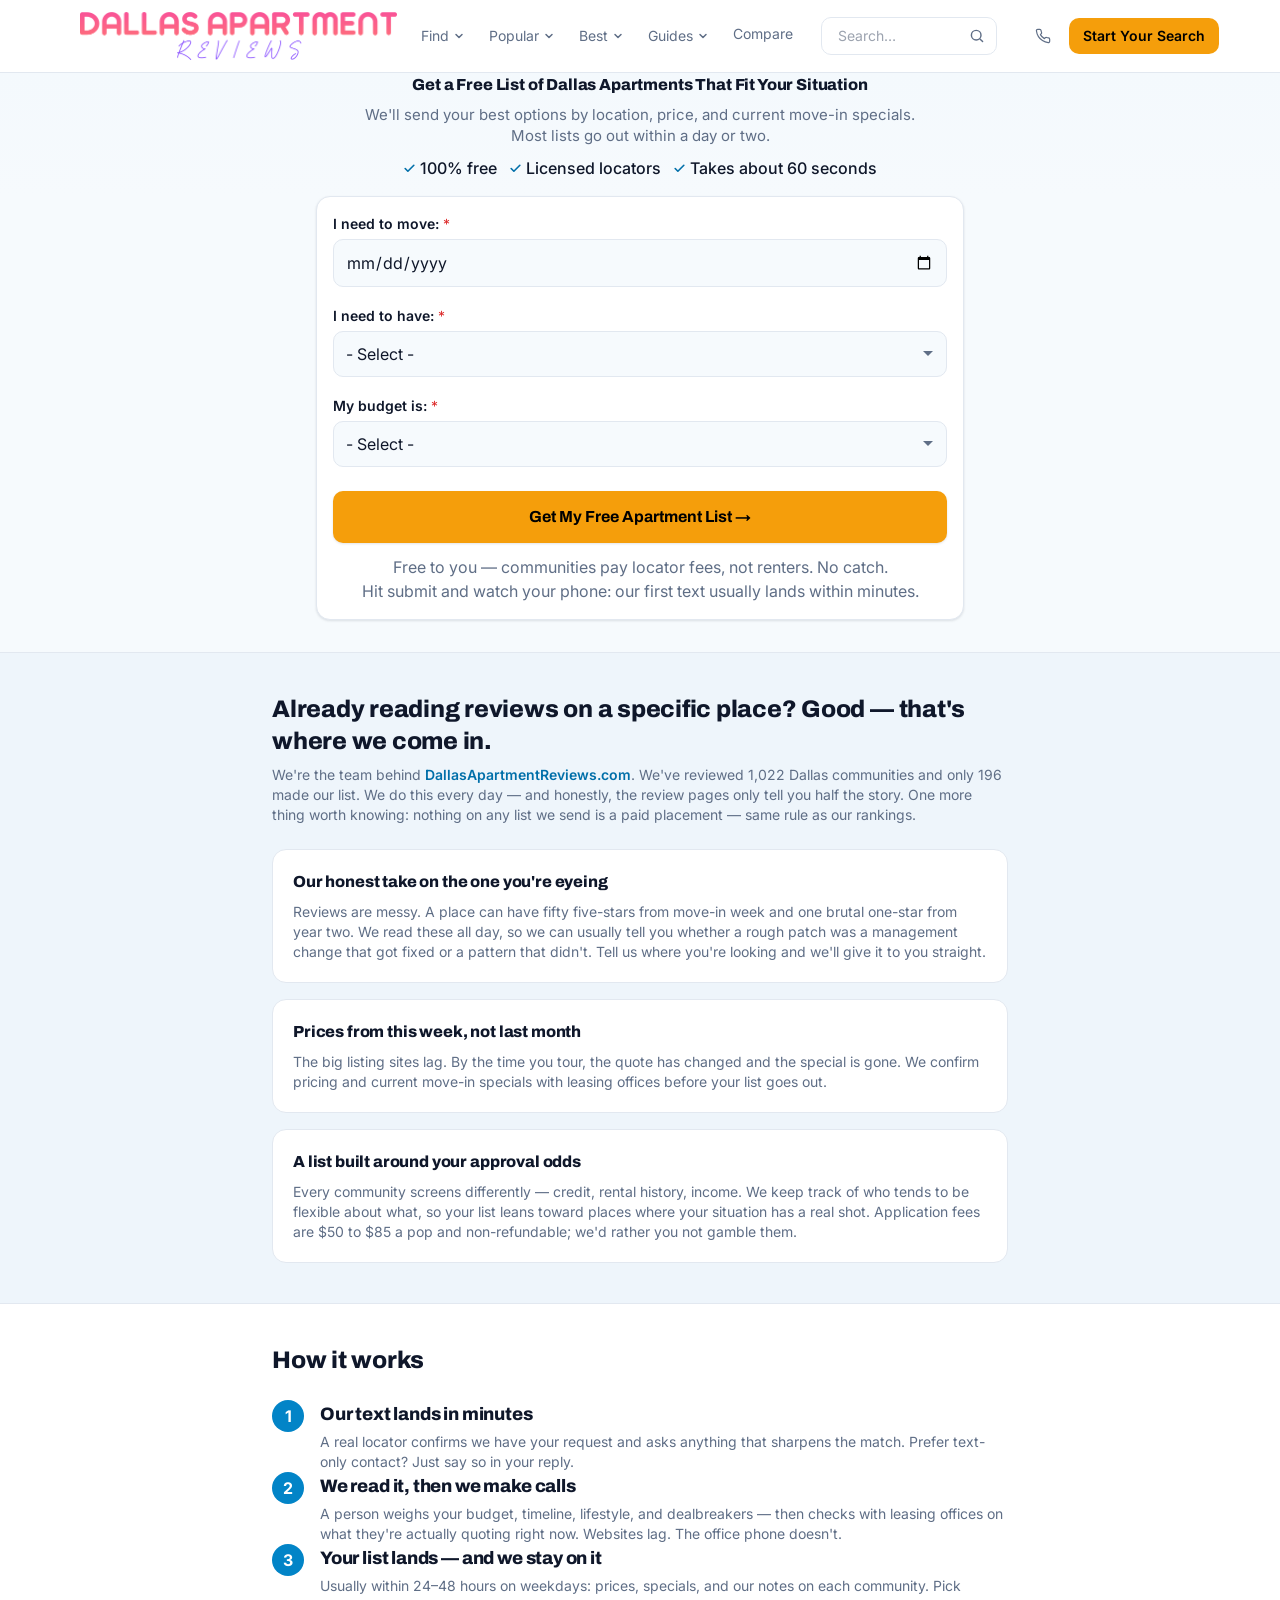
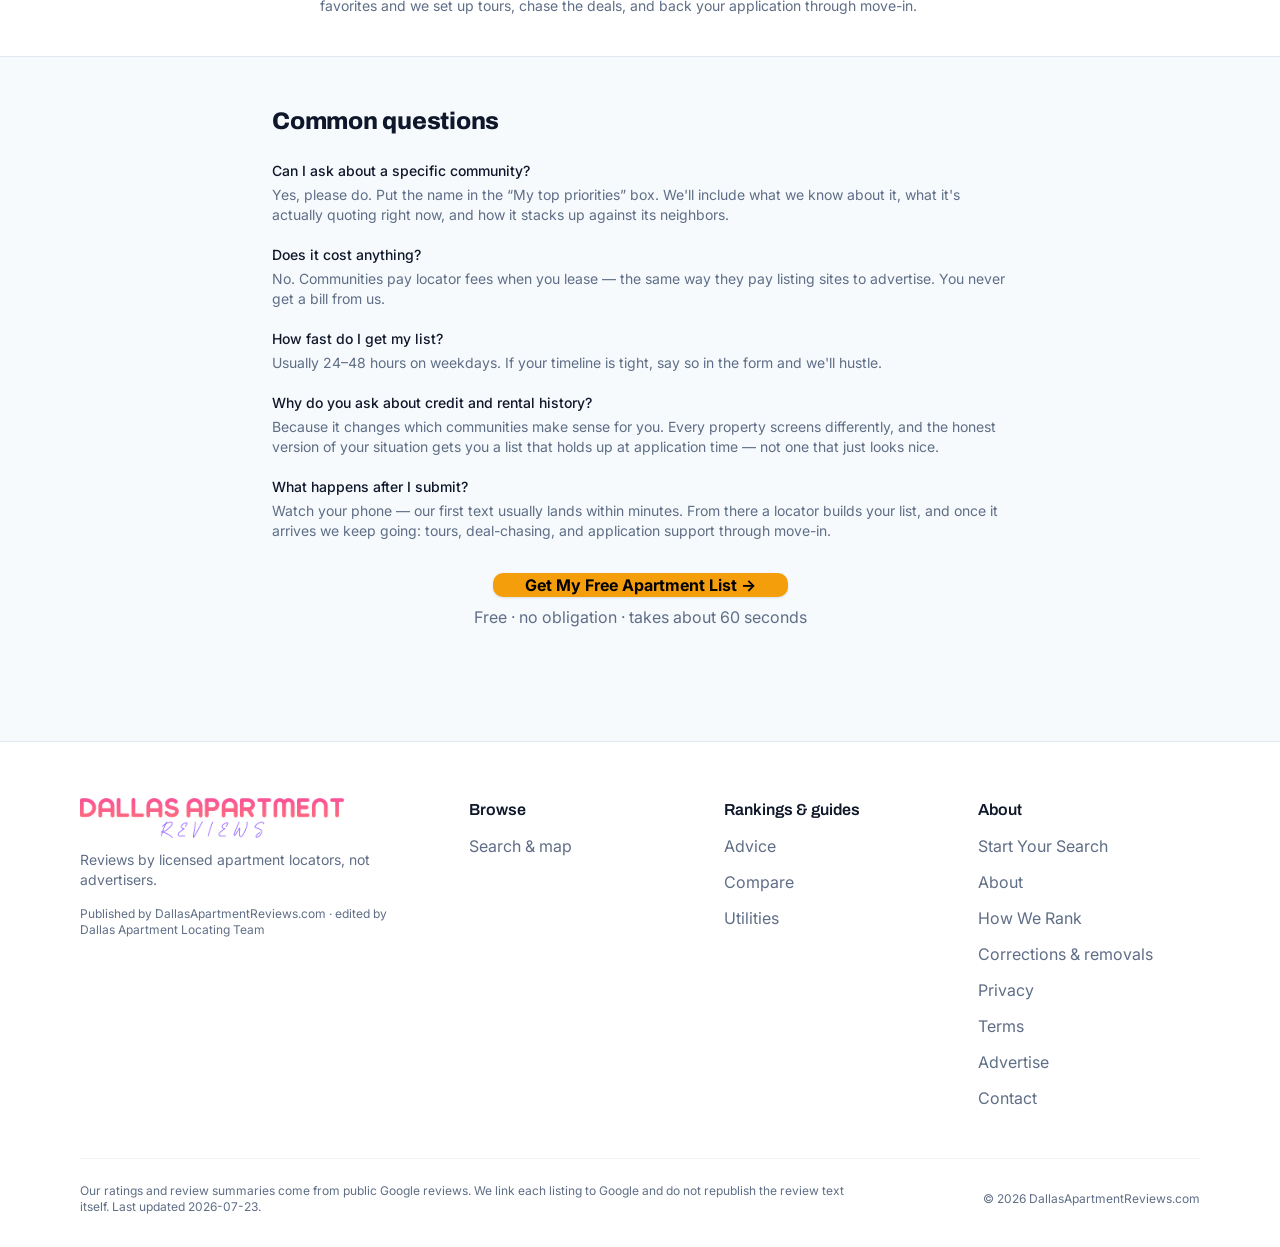
==== index.html @ c4a2eaa5 "Mobile QC pass, journey enrichment, fresh header - iOS zoom fix where needed: form controls forced t" ====
<!doctype html>
<html lang="en" data-preset="modern" data-base="light" data-hero="spotlight" data-header="solid" data-cards="registry" style="--lp-primary-50:244 249 253;--lp-primary-100:229 240 249;--lp-primary-200:200 223 242;--lp-primary-300:159 200 232;--lp-primary-400:104 169 218;--lp-primary-500:2 132 199;--lp-primary-600:0 111 169;--lp-primary-700:0 85 131;--lp-primary-800:0 76 119;--lp-primary-900:0 60 96;--lp-secondary-50:244 248 247;--lp-secondary-100:228 238 237;--lp-secondary-200:198 218 215;--lp-secondary-300:156 192 187;--lp-secondary-400:101 158 151;--lp-secondary-500:15 118 110;--lp-secondary-600:12 101 94;--lp-secondary-700:8 78 73;--lp-secondary-800:7 71 66;--lp-secondary-900:5 58 54;--lp-neutral-50:247 248 249;--lp-neutral-100:235 237 241;--lp-neutral-200:212 217 224;--lp-neutral-300:182 190 202;--lp-neutral-400:144 156 173;--lp-neutral-500:100 116 139;--lp-neutral-600:84 98 118;--lp-neutral-700:64 75 91;--lp-neutral-800:57 68 82;--lp-neutral-900:46 54 66;--lp-accent-50:255 250 245;--lp-accent-100:255 244 232;--lp-accent-200:254 231 205;--lp-accent-300:253 213 168;--lp-accent-400:250 189 115;--lp-accent-500:245 158 11;--lp-accent-600:205 130 0;--lp-accent-700:153 94 0;--lp-accent-800:137 82 0;--lp-accent-900:107 61 0;--lp-surface:246 250 253;--lp-surface-alt:238 245 251;--lp-surface-container:255 255 255;--lp-surface-container-high:241 245 249;--lp-on-surface:15 23 42;--lp-on-surface-variant:95 110 134;--lp-outline:226 232 240;--lp-outline-variant:241 245 249;--lp-accent:245 158 11;--lp-on-accent:0 0 0;--lp-brand:#0284c7;--lp-accent:#f59e0b;--lp-font:'Inter', system-ui, -apple-system, Segoe UI, Roboto, sans-serif;--lp-font-heading:'Archivo', system-ui, sans-serif;--lp-heading-weight:800;--lp-heading-tracking:-0.01em;--lp-text-display-desktop:44px;--lp-text-display-mobile:32px;--lp-text-display-tracking:-0.02em;--lp-text-h1-desktop:36px;--lp-text-h1-mobile:28px;--lp-text-h1-tracking:-0.015em;--lp-text-h2-desktop:26px;--lp-text-h2-mobile:22px;--lp-text-h2-tracking:-0.01em;--lp-text-h3-desktop:21px;--lp-text-h3-mobile:19px;--lp-text-h3-tracking:0em;--lp-radius-sm:0.375rem;--lp-radius-md:0.625rem;--lp-radius-lg:0.875rem;--lp-radius-xl:1.25rem;--lp-radius-card:14px;--lp-radius-btn:10px;--lp-radius-chip:0.5rem;--lp-shadow-card:0 1px 3px rgb(15 23 42 / 0.08), 0 1px 2px rgb(15 23 42 / 0.04);--lp-shadow-hover:0 10px 28px rgb(15 23 42 / 0.12);--lp-card-border:1px solid transparent;--lp-ghost-border:1px solid transparent;--lp-ghost-bg:rgb(var(--lp-surface-alt));--lp-ghost-bg-hover:rgb(var(--lp-surface-container-high));--lp-link-decoration:none;--lp-link-underline-color:transparent;--lp-signature:none;">
<head>
<meta charset="utf-8">
<meta name="viewport" content="width=device-width, initial-scale=1">
<title>Start Your Dallas Apartment Search | Dallas Apartment Reviews</title>
<meta name="description" content="Tell us your budget, timeline, and situation and licensed Dallas apartment locators will send you a free custom apartment list within 48 hours.">
<link rel="canonical" href="https://search.dallasapartmentreviews.com/">
<link rel="icon" href="/images/favicon.png">
<link rel="apple-touch-icon" href="/images/favicon.png">
<meta name="theme-color" content="#f6fafd">
<link rel="preconnect" href="https://fonts.googleapis.com"><link rel="preconnect" href="https://fonts.gstatic.com" crossorigin><link href="https://fonts.googleapis.com/css2?family=Inter:wght@400;500;600;700&family=Archivo:wght@400;500;600;700;800&display=swap" rel="stylesheet">
<link rel="stylesheet" href="/css/site-a.css">
<link rel="stylesheet" href="/css/site-b.css">
<style>body{font-family:var(--lp-font)}</style>
<style>
/* Apartment search form — namespaced, tokens mapped to the site theme */
.apt-form { --af-text: rgb(var(--lp-on-surface)); --af-muted: rgb(var(--lp-on-surface-variant));
  --af-primary: rgb(var(--lp-primary-500)); --af-primary-dark: rgb(var(--lp-primary-600));
  --af-border: rgb(var(--lp-outline)); --af-field-bg: rgb(var(--lp-surface));
  --af-error: #dc2626; --af-radius: var(--lp-radius-md, .625rem); }
.apt-form .field { margin-bottom: 18px; }
.apt-form .field.hidden { display: none; }
.apt-form label { display: block; font-size: 14px; font-weight: 600; margin-bottom: 5px; color: var(--af-text); }
.apt-form .req { color: var(--af-error); font-weight: 400; }
.apt-form .field-desc { font-size: 12px; color: var(--af-muted); margin-top: 4px; line-height: 1.4; }
.apt-form select, .apt-form input[type="text"], .apt-form input[type="email"], .apt-form input[type="tel"],
.apt-form input[type="number"], .apt-form input[type="date"], .apt-form textarea {
  width: 100%; padding: 10px 12px; font-size: 16px; font-family: var(--lp-font);
  border: 1px solid var(--af-border); border-radius: var(--af-radius);
  background: var(--af-field-bg); color: var(--af-text); transition: border-color .15s; -webkit-appearance: none; }
.apt-form select {
  background-image: url("data:image/svg+xml,%3Csvg xmlns='http://www.w3.org/2000/svg' width='12' height='12' viewBox='0 0 12 12'%3E%3Cpath fill='%235f6e86' d='M6 8L1 3h10z'/%3E%3C/svg%3E");
  background-repeat: no-repeat; background-position: right 12px center; padding-right: 32px; }
.apt-form select:focus, .apt-form input:focus, .apt-form textarea:focus {
  outline: none; border-color: var(--af-primary); box-shadow: 0 0 0 3px rgb(var(--lp-primary-100)); }
.apt-form textarea { resize: vertical; }
.apt-form .name-row { display: flex; gap: 10px; }
.apt-form .name-row input { flex: 1; }
.apt-form .cb-group { display: flex; flex-wrap: wrap; gap: 6px 14px; }
.apt-form .cb-label { display: flex; align-items: flex-start; gap: 6px; font-size: 14px; font-weight: 400;
  cursor: pointer; margin-bottom: 0; line-height: 1.3; }
.apt-form .cb-label input[type="checkbox"] { width: 16px; height: 16px; accent-color: var(--af-primary);
  flex-shrink: 0; margin-top: 1px; }
.apt-form .consent-text { font-size: 12px; color: var(--af-muted); margin-top: 6px; line-height: 1.4; }
.apt-form .consent-text a { color: var(--af-primary-dark); text-decoration: underline; }
.apt-form .consent-label { font-weight: 500; }
.apt-form .btn-submit { display: block; width: 100%; padding: 14px 24px; font-size: 16px; font-weight: 700;
  font-family: var(--lp-font-heading, var(--lp-font)); color: rgb(var(--lp-on-accent));
  background: rgb(var(--lp-accent-500)); border: none; border-radius: var(--lp-radius-btn, 10px);
  cursor: pointer; margin-top: 24px; transition: background .15s; box-shadow: var(--lp-shadow-card); }
.apt-form .btn-submit:hover { background: rgb(var(--lp-accent-600)); }
.apt-form .btn-submit:disabled { opacity: .6; cursor: not-allowed; }
.apt-form .msg-success { display: none; padding: 24px 20px; text-align: center; color: #065f46;
  background: #ecfdf5; border: 1px solid #a7f3d0; border-radius: var(--af-radius); margin-top: 16px;
  font-weight: 500; font-size: 16px; }
.apt-form .msg-error { display: none; padding: 12px; color: var(--af-error); background: #fef2f2;
  border: 1px solid #fecaca; border-radius: var(--af-radius); margin-top: 8px; font-size: 14px; }
.apt-form .field-error { border-color: var(--af-error) !important; }
.apt-form .field.field-error input[type="checkbox"] { outline: 2px solid var(--af-error); outline-offset: 2px; }
.apt-form .field.field-error .consent-label { color: var(--af-error); }
.apt-form .field.field-error > label { color: var(--af-error); }
.apt-form .field.field-error .cb-group { border: 1px solid var(--af-error); border-radius: 8px; padding: 8px 10px; }
@media (max-width: 480px) { .apt-form .cb-group { gap: 4px 10px; } }

/* landing-page chrome */
.hero-band { background: linear-gradient(180deg, rgb(var(--lp-primary-50)) 0%, rgb(var(--lp-surface)) 100%); }
.trust-chip { display: inline-flex; align-items: center; gap: .4rem; padding: .35rem .75rem;
  border: 1px solid rgb(var(--lp-outline)); border-radius: 999px; background: rgb(var(--lp-surface-container));
  font-size: 13px; color: rgb(var(--lp-on-surface-variant)); white-space: nowrap; }
.trust-chip svg { color: rgb(var(--lp-primary-500)); }
.form-card { background: rgb(var(--lp-surface-container)); border: 1px solid rgb(var(--lp-outline));
  border-radius: var(--lp-radius-card, 14px); box-shadow: var(--lp-shadow-card); }
.step-num { display: flex; align-items: center; justify-content: center; width: 2rem; height: 2rem;
  border-radius: 999px; background: rgb(var(--lp-primary-500)); color: #fff; font-weight: 700; flex-shrink: 0; }
.heading-font { font-family: var(--lp-font-heading); font-weight: var(--lp-heading-weight, 800);
  letter-spacing: var(--lp-heading-tracking, -0.01em); }
</style>
</head>
<body class="min-h-screen flex flex-col">
<header class="lp-site-header sticky top-0 z-40 border-b border-outline bg-surface-container/95 backdrop-blur"> <div class="mx-auto flex max-w-6xl items-center justify-between gap-6 px-4 py-3"> <a href="https://dallasapartmentreviews.com/" class="flex shrink-0 items-center gap-2"> <img src="/images/logo.png" alt="Dallas Apartment Reviews Directory" class="h-12 w-auto">  </a> <!-- Desktop nav. Kept intentionally lean (4-5 items): no Home (the logo covers it), tools fold
         into the guides dropdown, and About/Methodology live in the footer only. --> <nav class="hidden items-center gap-6 md:flex" aria-label="Primary"> <!-- Browse --> <div class="relative group"> <button type="button" class="inline-flex items-center gap-1 border-b-2 pb-0.5 text-sm transition-colors border-transparent text-on-surface-variant hover:text-primary-600" aria-haspopup="true">Find <svg class="h-3 w-3" viewBox="0 0 12 12" fill="none" aria-hidden="true"><path d="M3 4.5 6 7.5 9 4.5" stroke="currentColor" stroke-width="1.5" stroke-linecap="round" stroke-linejoin="round"/></svg></button> <div class="lp-menu invisible absolute left-0 top-full z-30 max-h-[70vh] min-w-[16rem] overflow-y-auto p-2 opacity-0 transition-opacity duration-150 group-hover:visible group-hover:opacity-100 group-focus-within:visible group-focus-within:opacity-100"> <a href="https://dallasapartmentreviews.com/browse/" class="flex items-center justify-between rounded-btn px-3 py-2 text-sm font-semibold text-primary-600 hover:bg-primary-50">Search &amp; map <span aria-hidden="true">&rarr;</span></a> <div class="my-1 border-t border-outline-variant"></div>  <a href="https://dallasapartmentreviews.com/browse/?category=affordable-value" class="block rounded-btn px-3 py-2 text-sm text-on-surface-variant hover:bg-surface-alt hover:text-primary-700">Affordable &amp; Budget-Friendly</a><a href="https://dallasapartmentreviews.com/browse/?category=corporate-furnished" class="block rounded-btn px-3 py-2 text-sm text-on-surface-variant hover:bg-surface-alt hover:text-primary-700">Corporate &amp; Furnished Housing</a><a href="https://dallasapartmentreviews.com/browse/?category=luxury-high-rise" class="block rounded-btn px-3 py-2 text-sm text-on-surface-variant hover:bg-surface-alt hover:text-primary-700">Luxury High-Rise Living</a><a href="https://dallasapartmentreviews.com/browse/?category=pet-friendly" class="block rounded-btn px-3 py-2 text-sm text-on-surface-variant hover:bg-surface-alt hover:text-primary-700">Pet-Friendly Communities</a><a href="https://dallasapartmentreviews.com/browse/?category=senior-55-plus" class="block rounded-btn px-3 py-2 text-sm text-on-surface-variant hover:bg-surface-alt hover:text-primary-700">Senior / 55+ Communities</a><a href="https://dallasapartmentreviews.com/browse/?category=student-housing" class="block rounded-btn px-3 py-2 text-sm text-on-surface-variant hover:bg-surface-alt hover:text-primary-700">Student Housing</a><a href="https://dallasapartmentreviews.com/browse/?category=townhome-style" class="block rounded-btn px-3 py-2 text-sm text-on-surface-variant hover:bg-surface-alt hover:text-primary-700">Townhome &amp; Garden-Style Communities</a> </div> </div> <!-- Cities (entered hub cities, capped; shown alongside Areas in the mixed case). The see-all
           goes to /locations/, which lists every hub AND coverage city. --> <div class="relative group"> <button type="button" class="inline-flex items-center gap-1 border-b-2 pb-0.5 text-sm transition-colors border-transparent text-on-surface-variant hover:text-primary-600" aria-haspopup="true">Popular <svg class="h-3 w-3" viewBox="0 0 12 12" fill="none" aria-hidden="true"><path d="M3 4.5 6 7.5 9 4.5" stroke="currentColor" stroke-width="1.5" stroke-linecap="round" stroke-linejoin="round"/></svg></button> <div class="lp-menu invisible absolute left-0 top-full z-30 max-h-[70vh] min-w-[16rem] overflow-y-auto p-2 opacity-0 transition-opacity duration-150 group-hover:visible group-hover:opacity-100 group-focus-within:visible group-focus-within:opacity-100"> <a href="https://dallasapartmentreviews.com/dallas-tx/" class="block rounded-btn px-3 py-2 text-sm text-on-surface-variant hover:bg-surface-alt hover:text-primary-700">Dallas, TX</a><a href="https://dallasapartmentreviews.com/mckinney-tx/" class="block rounded-btn px-3 py-2 text-sm text-on-surface-variant hover:bg-surface-alt hover:text-primary-700">McKinney, TX</a><a href="https://dallasapartmentreviews.com/plano-tx/" class="block rounded-btn px-3 py-2 text-sm text-on-surface-variant hover:bg-surface-alt hover:text-primary-700">Plano, TX</a> <div class="my-1 border-t border-outline-variant"></div> <a href="https://dallasapartmentreviews.com/locations/" class="flex items-center justify-between rounded-btn px-3 py-2 text-sm font-semibold text-primary-600 hover:bg-primary-50">All locations <span aria-hidden="true">&rarr;</span></a> </div> </div> <!-- Areas (region's own neighborhoods) -->  <!-- Best --> <div class="relative group"> <button type="button" class="inline-flex items-center gap-1 border-b-2 pb-0.5 text-sm transition-colors border-transparent text-on-surface-variant hover:text-primary-600" aria-haspopup="true">Best <svg class="h-3 w-3" viewBox="0 0 12 12" fill="none" aria-hidden="true"><path d="M3 4.5 6 7.5 9 4.5" stroke="currentColor" stroke-width="1.5" stroke-linecap="round" stroke-linejoin="round"/></svg></button> <div class="lp-menu invisible absolute left-0 top-full z-30 max-h-[70vh] min-w-[16rem] overflow-y-auto p-2 opacity-0 transition-opacity duration-150 group-hover:visible group-hover:opacity-100 group-focus-within:visible group-focus-within:opacity-100"> <a href="https://dallasapartmentreviews.com/dallas-tx/best/apartment-complexes/" class="block rounded-btn px-3 py-2 text-sm text-on-surface-variant hover:bg-surface-alt hover:text-primary-700">Best Apartments in Dallas</a><a href="https://dallasapartmentreviews.com/mckinney-tx/best/apartment-complexes/" class="block rounded-btn px-3 py-2 text-sm text-on-surface-variant hover:bg-surface-alt hover:text-primary-700">Best Apartments in McKinney</a><a href="https://dallasapartmentreviews.com/plano-tx/best/apartment-complexes/" class="block rounded-btn px-3 py-2 text-sm text-on-surface-variant hover:bg-surface-alt hover:text-primary-700">Best Apartments in Plano</a> <div class="my-1 border-t border-outline-variant"></div> <a href="https://dallasapartmentreviews.com/best/" class="flex items-center justify-between rounded-btn px-3 py-2 text-sm font-semibold text-primary-600 hover:bg-primary-50">All rankings <span aria-hidden="true">&rarr;</span></a> </div> </div> <!-- Content sections: ONE dropdown of section INDEX links (Guides / Tools / Resources / Glossary),
           never the individual guide/tool titles. Parent label varied per site (navLabel('sections')). --> <div class="relative group"> <button type="button" class="inline-flex items-center gap-1 border-b-2 pb-0.5 text-sm transition-colors border-transparent text-on-surface-variant hover:text-primary-600" aria-haspopup="true">Guides <svg class="h-3 w-3" viewBox="0 0 12 12" fill="none" aria-hidden="true"><path d="M3 4.5 6 7.5 9 4.5" stroke="currentColor" stroke-width="1.5" stroke-linecap="round" stroke-linejoin="round"/></svg></button> <div class="lp-menu invisible absolute left-0 top-full z-30 max-h-[70vh] min-w-[16rem] overflow-y-auto p-2 opacity-0 transition-opacity duration-150 group-hover:visible group-hover:opacity-100 group-focus-within:visible group-focus-within:opacity-100"> <a href="https://dallasapartmentreviews.com/guide/" class="block rounded-btn px-3 py-2 text-sm text-on-surface-variant hover:bg-surface-alt hover:text-primary-700">Advice</a><a href="https://dallasapartmentreviews.com/tools/" class="block rounded-btn px-3 py-2 text-sm text-on-surface-variant hover:bg-surface-alt hover:text-primary-700">Utilities</a><a href="https://dallasapartmentreviews.com/resources/" class="block rounded-btn px-3 py-2 text-sm text-on-surface-variant hover:bg-surface-alt hover:text-primary-700">Help</a><a href="https://dallasapartmentreviews.com/glossary/" class="block rounded-btn px-3 py-2 text-sm text-on-surface-variant hover:bg-surface-alt hover:text-primary-700">Glossary</a> </div> </div> <a href="https://dallasapartmentreviews.com/compare/" class="inline-flex items-center gap-1 border-b-2 pb-0.5 text-sm transition-colors border-transparent text-on-surface-variant hover:text-primary-600">Compare</a> <form action="https://dallasapartmentreviews.com/browse/" method="get" role="search" class="relative ml-1"> <label class="sr-only" for="lp-nav-search">Search businesses</label> <input id="lp-nav-search" type="search" name="q" placeholder="Search…" class="lp-input w-44 py-2 pl-4 pr-9 text-sm"> <svg class="pointer-events-none absolute right-3 top-1/2 h-4 w-4 -translate-y-1/2 text-on-surface-variant" viewBox="0 0 20 20" fill="none" aria-hidden="true"><circle cx="9" cy="9" r="6" stroke="currentColor" stroke-width="1.8"></circle><path d="m14 14 3 3" stroke="currentColor" stroke-width="1.8" stroke-linecap="round"></path></svg> </form> <div class="ml-1 flex items-center gap-2"> <a href="tel:469-283-3766" aria-label="Call" class="flex h-9 w-9 items-center justify-center rounded-full text-on-surface-variant transition-colors hover:bg-surface-alt hover:text-primary-600"> <svg class="h-4 w-4" viewBox="0 0 24 24" fill="none" stroke="currentColor" stroke-width="1.8" stroke-linecap="round" stroke-linejoin="round" aria-hidden="true"><path d="M22 16.92v3a2 2 0 0 1-2.18 2 19.79 19.79 0 0 1-8.63-3.07 19.5 19.5 0 0 1-6-6 19.79 19.79 0 0 1-3.07-8.67A2 2 0 0 1 4.11 2h3a2 2 0 0 1 2 1.72c.13.96.36 1.9.7 2.81a2 2 0 0 1-.45 2.11L8.09 9.91a16 16 0 0 0 6 6l1.27-1.27a2 2 0 0 1 2.11-.45c.9.34 1.85.57 2.81.7A2 2 0 0 1 22 16.92Z"></path></svg> </a>  <a href="https://search.dallasapartmentreviews.com/" rel="noopener nofollow" class="lp-accent-bg text-on-accent whitespace-nowrap rounded-btn px-3.5 py-2 text-sm font-semibold">Start Your Search</a> </div> </nav> <!-- Mobile menu: full-screen sheet. <details> keeps it working with no JS; the burger swaps to
         an X via CSS on [open]. The panel is ABSOLUTE (top-full), not fixed: the header's
         backdrop-blur creates a containing block for fixed descendants, so position:fixed would
         resolve against the header box, not the viewport. Anchoring to the header (itself
         fixed/sticky at top-0) gives the same full-screen result reliably. --> <details class="lp-mnav md:hidden"> <summary class="lp-btn-ghost flex cursor-pointer list-none p-2 text-on-surface-variant" aria-label="Menu"> <svg class="lp-mnav-burger h-5 w-5" viewBox="0 0 24 24" fill="none" aria-hidden="true"><path d="M4 7h16M4 12h16M4 17h16" stroke="currentColor" stroke-width="1.8" stroke-linecap="round"></path></svg> <svg class="lp-mnav-close hidden h-5 w-5" viewBox="0 0 24 24" fill="none" aria-hidden="true"><path d="m6 6 12 12M18 6 6 18" stroke="currentColor" stroke-width="1.8" stroke-linecap="round"></path></svg> <span class="sr-only">Menu</span> </summary> <div class="lp-mnav-panel absolute inset-x-0 top-full z-40 overflow-y-auto overscroll-contain border-t border-outline bg-surface-container"> <div class="mx-auto max-w-6xl px-4 pb-8 pt-4"> <form action="https://dallasapartmentreviews.com/browse/" method="get" role="search" class="relative mb-2"> <label class="sr-only" for="lp-mnav-search">Search businesses</label> <input id="lp-mnav-search" type="search" name="q" placeholder="Search businesses…" class="lp-input w-full py-3 pl-4 pr-11 text-base"> <svg class="pointer-events-none absolute right-4 top-1/2 h-5 w-5 -translate-y-1/2 text-on-surface-variant" viewBox="0 0 20 20" fill="none" aria-hidden="true"><circle cx="9" cy="9" r="6" stroke="currentColor" stroke-width="1.8"></circle><path d="m14 14 3 3" stroke="currentColor" stroke-width="1.8" stroke-linecap="round"></path></svg> </form> <div class="mb-3 flex gap-2"> <a href="https://search.dallasapartmentreviews.com/" rel="noopener nofollow" class="lp-accent-bg text-on-accent flex-1 rounded-btn px-4 py-3 text-center text-base font-semibold">Start Your Search</a> <a href="tel:469-283-3766" class="flex items-center justify-center rounded-btn border border-outline px-4 py-3 text-base font-medium text-on-surface">Call</a> </div> <nav class="divide-y divide-outline-variant" aria-label="Mobile"> <a href="https://dallasapartmentreviews.com/" class="flex items-center px-1 py-3 text-base font-medium text-on-surface">Home</a> <a href="https://dallasapartmentreviews.com/browse/" class="flex items-center px-1 py-3 text-base font-medium text-on-surface">Browse &amp; map</a> <details class="lp-mnav-group"> <summary class="flex cursor-pointer list-none items-center justify-between px-1 py-3 text-base font-medium text-on-surface">Find <svg class="lp-mnav-chev h-4 w-4 shrink-0 text-on-surface-variant transition-transform duration-150" viewBox="0 0 12 12" fill="none" aria-hidden="true"><path d="M3 4.5 6 7.5 9 4.5" stroke="currentColor" stroke-width="1.5" stroke-linecap="round" stroke-linejoin="round"/></svg></summary> <div class="pb-3">  <a href="https://dallasapartmentreviews.com/browse/?category=affordable-value" class="block rounded-btn px-3 py-2.5 text-[15px] text-on-surface-variant hover:bg-surface-alt hover:text-primary-700">Affordable &amp; Budget-Friendly</a><a href="https://dallasapartmentreviews.com/browse/?category=corporate-furnished" class="block rounded-btn px-3 py-2.5 text-[15px] text-on-surface-variant hover:bg-surface-alt hover:text-primary-700">Corporate &amp; Furnished Housing</a><a href="https://dallasapartmentreviews.com/browse/?category=luxury-high-rise" class="block rounded-btn px-3 py-2.5 text-[15px] text-on-surface-variant hover:bg-surface-alt hover:text-primary-700">Luxury High-Rise Living</a><a href="https://dallasapartmentreviews.com/browse/?category=pet-friendly" class="block rounded-btn px-3 py-2.5 text-[15px] text-on-surface-variant hover:bg-surface-alt hover:text-primary-700">Pet-Friendly Communities</a><a href="https://dallasapartmentreviews.com/browse/?category=senior-55-plus" class="block rounded-btn px-3 py-2.5 text-[15px] text-on-surface-variant hover:bg-surface-alt hover:text-primary-700">Senior / 55+ Communities</a><a href="https://dallasapartmentreviews.com/browse/?category=student-housing" class="block rounded-btn px-3 py-2.5 text-[15px] text-on-surface-variant hover:bg-surface-alt hover:text-primary-700">Student Housing</a><a href="https://dallasapartmentreviews.com/browse/?category=townhome-style" class="block rounded-btn px-3 py-2.5 text-[15px] text-on-surface-variant hover:bg-surface-alt hover:text-primary-700">Townhome &amp; Garden-Style Communities</a> </div> </details> <details class="lp-mnav-group"> <summary class="flex cursor-pointer list-none items-center justify-between px-1 py-3 text-base font-medium text-on-surface">Popular <svg class="lp-mnav-chev h-4 w-4 shrink-0 text-on-surface-variant transition-transform duration-150" viewBox="0 0 12 12" fill="none" aria-hidden="true"><path d="M3 4.5 6 7.5 9 4.5" stroke="currentColor" stroke-width="1.5" stroke-linecap="round" stroke-linejoin="round"/></svg></summary> <div class="pb-3"> <a href="https://dallasapartmentreviews.com/dallas-tx/" class="block rounded-btn px-3 py-2.5 text-[15px] text-on-surface-variant hover:bg-surface-alt hover:text-primary-700">Dallas, TX</a><a href="https://dallasapartmentreviews.com/mckinney-tx/" class="block rounded-btn px-3 py-2.5 text-[15px] text-on-surface-variant hover:bg-surface-alt hover:text-primary-700">McKinney, TX</a><a href="https://dallasapartmentreviews.com/plano-tx/" class="block rounded-btn px-3 py-2.5 text-[15px] text-on-surface-variant hover:bg-surface-alt hover:text-primary-700">Plano, TX</a> <a href="https://dallasapartmentreviews.com/locations/" class="block rounded-btn px-3 py-2.5 text-[15px] font-semibold text-primary-600 hover:bg-surface-alt">All locations &rarr;</a> </div> </details>  <a href="https://dallasapartmentreviews.com/best/" class="flex items-center px-1 py-3 text-base font-medium text-on-surface">Best</a> <details class="lp-mnav-group"> <summary class="flex cursor-pointer list-none items-center justify-between px-1 py-3 text-base font-medium text-on-surface">Guides <svg class="lp-mnav-chev h-4 w-4 shrink-0 text-on-surface-variant transition-transform duration-150" viewBox="0 0 12 12" fill="none" aria-hidden="true"><path d="M3 4.5 6 7.5 9 4.5" stroke="currentColor" stroke-width="1.5" stroke-linecap="round" stroke-linejoin="round"/></svg></summary> <div class="pb-3"> <a href="https://dallasapartmentreviews.com/guide/" class="block rounded-btn px-3 py-2.5 text-[15px] text-on-surface-variant hover:bg-surface-alt hover:text-primary-700">Advice</a><a href="https://dallasapartmentreviews.com/tools/" class="block rounded-btn px-3 py-2.5 text-[15px] text-on-surface-variant hover:bg-surface-alt hover:text-primary-700">Utilities</a><a href="https://dallasapartmentreviews.com/resources/" class="block rounded-btn px-3 py-2.5 text-[15px] text-on-surface-variant hover:bg-surface-alt hover:text-primary-700">Help</a><a href="https://dallasapartmentreviews.com/glossary/" class="block rounded-btn px-3 py-2.5 text-[15px] text-on-surface-variant hover:bg-surface-alt hover:text-primary-700">Glossary</a> </div> </details> <a href="https://dallasapartmentreviews.com/compare/" class="flex items-center px-1 py-3 text-base font-medium text-on-surface">Compare</a> </nav> </div> </div> </details> </div> </header><script>
(function () {
  var h = document.querySelector('header.lp-site-header');
  if (!h) return;
  var setH = function () { document.documentElement.style.setProperty('--lp-header-h', h.offsetHeight + 'px'); };
  setH();
  window.addEventListener('resize', setH, { passive: true });
  var m = h.querySelector('.lp-mnav');
  if (m) {
    m.addEventListener('toggle', function () {
      document.documentElement.classList.toggle('lp-mnav-open', m.open);
    });
  }
})();
</script>
<main class="flex-1">

<section class="hero-band">
  <div class="mx-auto max-w-2xl px-4 pt-5 pb-4 text-center sm:pt-9 sm:pb-6">
    <h1 class="heading-font text-[26px] leading-[1.15] tracking-tight text-on-surface sm:text-4xl">
      Get a Free List of Dallas Apartments That Fit Your Situation</h1>
    <p class="mx-auto mt-2 max-w-xl text-[15px] leading-snug text-on-surface-variant sm:text-base">
      We'll send your best options by location, price, and current move-in specials.
      Most lists go out within a day or two.</p>
    <p class="mt-2.5 flex flex-wrap items-center justify-center gap-x-3 gap-y-1 text-[13px] font-medium text-on-surface-variant">
      <span class="inline-flex items-center gap-1 text-on-surface"><svg width="13" height="13" style="flex-shrink:0;color:rgb(var(--lp-primary-600))" viewBox="0 0 24 24" fill="none" stroke="currentColor" stroke-width="3" stroke-linecap="round" stroke-linejoin="round" aria-hidden="true"><path d="M20 6 9 17l-5-5"/></svg>100% free</span>
      <span class="inline-flex items-center gap-1 text-on-surface"><svg width="13" height="13" style="flex-shrink:0;color:rgb(var(--lp-primary-600))" viewBox="0 0 24 24" fill="none" stroke="currentColor" stroke-width="3" stroke-linecap="round" stroke-linejoin="round" aria-hidden="true"><path d="M20 6 9 17l-5-5"/></svg>Licensed locators</span>
      <span class="inline-flex items-center gap-1 text-on-surface"><svg width="13" height="13" style="flex-shrink:0;color:rgb(var(--lp-primary-600))" viewBox="0 0 24 24" fill="none" stroke="currentColor" stroke-width="3" stroke-linecap="round" stroke-linejoin="round" aria-hidden="true"><path d="M20 6 9 17l-5-5"/></svg>Takes about 60 seconds</span>
    </p>
  </div>
</section>

<section id="apartment-form" class="scroll-mt-24">
  <div class="mx-auto max-w-2xl px-3 pb-8 sm:px-4 sm:pb-10">
    <div class="form-card p-4 sm:p-8">
      <div class="apt-form">
<form id="aptForm" method="POST" action="https://n8n.dentals.targetdial.co/webhook/NewWeb3" novalidate>
 <input type="hidden" name="referredBy" value="BROKER: Spirit Real Estate (TREC# 562021) REALTOR &amp; LOCATOR: the Dallas Second Chance Team MEMBER: NATIONAL ASSOCIATION OF APARTMENT LOCATORS. Upon client approval - you will be receiving the lease verification and invoice from Karla Robinson / Spirit Real Estate Group">
 <div class="field" id="field_moveDate">
 <label for="moveDate">I need to move: <span class="req">*</span></label>
 <input type="date" name="moveDate" id="moveDate" required>
 </div>
 <div class="field" id="field_bedrooms">
 <label for="bedrooms">I need to have: <span class="req">*</span></label>
 <select name="bedrooms" id="bedrooms" required>
 <option value="">- Select -</option>
 <option value="Studio">Studio</option>
 <option value="1bd / 1ba">1bd / 1ba</option>
 <option value="2bd / 1ba">2bd / 1ba</option>
 <option value="2bd / 2ba">2bd / 2ba</option>
 <option value="3bd / 2ba">3bd / 2ba</option>
 </select>
 </div>
 <div class="field" id="field_budget">
 <label for="budget">My budget is: <span class="req">*</span></label>
 <select name="budget" id="budget" required>
 <option value="">- Select -</option>
 <option value="$750 - $1,000">$750 - $1,000</option>
 <option value="$1,000 - $1,250">$1,000 - $1,250</option>
 <option value="$1,250 - $1,500">$1,250 - $1,500</option>
 <option value="$1,500 - $1,750">$1,500 - $1,750</option>
 <option value="$1,750 - $2,000">$1,750 - $2,000</option>
 <option value="$2,000 - $2,500">$2,000 - $2,500</option>
 <option value="$2,500 - $3,000">$2,500 - $3,000</option>
 <option value="$3,000 - $4,000">$3,000 - $4,000</option>
 </select>
 </div>
 <input type="hidden" name="city" value="Dallas">
 <div class="field" id="field_dallasArea" data-cond='{&quot;logic&quot;: &quot;any&quot;, &quot;action&quot;: &quot;show&quot;, &quot;rules&quot;: [{&quot;f&quot;: &quot;city&quot;, &quot;op&quot;: &quot;is&quot;, &quot;v&quot;: &quot;Dallas&quot;}]}'>
 <label for="dallasArea">Which Dallas area: <span class="req">*</span></label>
 <select name="dallasArea" id="dallasArea" required>
 <option value="">- Select -</option>
 <option value="I&#x27;m really not sure (I would like to explore my options)">I&#x27;m really not sure (I would like to explore my options)</option>
 <option value="Central (Downtown, Deep Ellum, Bishop Arts, Knox / Henderson, Lower Greenville, Oak Lawn, Med District)">Central (Downtown, Deep Ellum, Bishop Arts, Knox / Henderson, Lower Greenville, Oak Lawn, Med District)</option>
 <option value="North (Addison, Carrolton, Frisco, McKinney, Plano, Richardson, The Colony)">North (Addison, Carrolton, Frisco, McKinney, Plano, Richardson, The Colony)</option>
 <option value="South (Duncanville, Mansfield, Cedar Hill, DeSoto, Waxahachie, Wilmer )">South (Duncanville, Mansfield, Cedar Hill, DeSoto, Waxahachie, Wilmer )</option>
 <option value="East (Lakewood, Lake Highlands, Garland, Mesquite, Rowlett, Rockwall, Balch Springs, Forney)">East (Lakewood, Lake Highlands, Garland, Mesquite, Rowlett, Rockwall, Balch Springs, Forney)</option>
 <option value="West (Las Colinas, Irving, Trinity Groves, Oak Cliff, Grand Prairie, Cockrell Hill/ Westmoreland Corridor)">West (Las Colinas, Irving, Trinity Groves, Oak Cliff, Grand Prairie, Cockrell Hill/ Westmoreland Corridor)</option>
 </select>
 </div>
 <div class="field" id="field_56" data-cond='{&quot;logic&quot;: &quot;any&quot;, &quot;action&quot;: &quot;show&quot;, &quot;rules&quot;: [{&quot;f&quot;: &quot;dallasArea&quot;, &quot;op&quot;: &quot;is&quot;, &quot;v&quot;: &quot;Central (Downtown, Deep Ellum, Bishop Arts, Knox / Henderson, Lower Greenville, Oak Lawn, Med District)&quot;}]}'>
 <label>Pick your central Dallas neighborhoods (Select up to 4) <span class="req">*</span></label>
 <div class="cb-group">
 <label class="cb-label"><input type="checkbox" name="neighborhoods[]" value="Downtown Dallas"> Downtown Dallas</label>
 <label class="cb-label"><input type="checkbox" name="neighborhoods[]" value="Deep Ellum"> Deep Ellum</label>
 <label class="cb-label"><input type="checkbox" name="neighborhoods[]" value="Uptown"> Uptown</label>
 <label class="cb-label"><input type="checkbox" name="neighborhoods[]" value="Victory Park / Design District"> Victory Park / Design District</label>
 <label class="cb-label"><input type="checkbox" name="neighborhoods[]" value="Near Love Field"> Near Love Field</label>
 <label class="cb-label"><input type="checkbox" name="neighborhoods[]" value="Near Medical Center"> Near Medical Center</label>
 <label class="cb-label"><input type="checkbox" name="neighborhoods[]" value="Knox / Henderson"> Knox / Henderson</label>
 <label class="cb-label"><input type="checkbox" name="neighborhoods[]" value="Greenville"> Greenville</label>
 <label class="cb-label"><input type="checkbox" name="neighborhoods[]" value="Oak Lawn"> Oak Lawn</label>
 <label class="cb-label"><input type="checkbox" name="neighborhoods[]" value="Medical District / Parkland"> Medical District / Parkland</label>
 <label class="cb-label"><input type="checkbox" name="neighborhoods[]" value="Bishop Arts / North Oak Cliff"> Bishop Arts / North Oak Cliff</label>
 <label class="cb-label"><input type="checkbox" name="neighborhoods[]" value="Kessler"> Kessler</label>
 <label class="cb-label"><input type="checkbox" name="neighborhoods[]" value="Not Sure - Need Help"> Not Sure - Need Help</label>
 </div>
 </div>
 <div class="field" id="field_57" data-cond='{&quot;logic&quot;: &quot;any&quot;, &quot;action&quot;: &quot;show&quot;, &quot;rules&quot;: [{&quot;f&quot;: &quot;dallasArea&quot;, &quot;op&quot;: &quot;is&quot;, &quot;v&quot;: &quot;North (Addison, Carrolton, Frisco, McKinney, Plano, Richardson, The Colony)&quot;}]}'>
 <label>Pick your Northern Dallas neighborhoods (Select up to 4) <span class="req">*</span></label>
 <div class="cb-group">
 <label class="cb-label"><input type="checkbox" name="neighborhoods[]" value="Addison"> Addison</label>
 <label class="cb-label"><input type="checkbox" name="neighborhoods[]" value="Farmers Branch"> Farmers Branch</label>
 <label class="cb-label"><input type="checkbox" name="neighborhoods[]" value="Carrollton"> Carrollton</label>
 <label class="cb-label"><input type="checkbox" name="neighborhoods[]" value="Las Colinas"> Las Colinas</label>
 <label class="cb-label"><input type="checkbox" name="neighborhoods[]" value="Near DFW Airport"> Near DFW Airport</label>
 <label class="cb-label"><input type="checkbox" name="neighborhoods[]" value="Coppell"> Coppell</label>
 <label class="cb-label"><input type="checkbox" name="neighborhoods[]" value="Lewisville"> Lewisville</label>
 <label class="cb-label"><input type="checkbox" name="neighborhoods[]" value="The Colony (Grandscape / TopGolf)"> The Colony (Grandscape / TopGolf)</label>
 <label class="cb-label"><input type="checkbox" name="neighborhoods[]" value="Frisco (Legacy West / PGA / Stonebriar)"> Frisco (Legacy West / PGA / Stonebriar)</label>
 <label class="cb-label"><input type="checkbox" name="neighborhoods[]" value="Prosper"> Prosper</label>
 <label class="cb-label"><input type="checkbox" name="neighborhoods[]" value="McKinney"> McKinney</label>
 <label class="cb-label"><input type="checkbox" name="neighborhoods[]" value="Allen"> Allen</label>
 <label class="cb-label"><input type="checkbox" name="neighborhoods[]" value="Plano (Legacy / Downtown / East Plano)"> Plano (Legacy / Downtown / East Plano)</label>
 <label class="cb-label"><input type="checkbox" name="neighborhoods[]" value="Richardson (Telecom Corridor)"> Richardson (Telecom Corridor)</label>
 <label class="cb-label"><input type="checkbox" name="neighborhoods[]" value="Far North Dallas"> Far North Dallas</label>
 <label class="cb-label"><input type="checkbox" name="neighborhoods[]" value="Denton"> Denton</label>
 <label class="cb-label"><input type="checkbox" name="neighborhoods[]" value="Unsure - Need Assistance"> Unsure - Need Assistance</label>
 </div>
 </div>
 <div class="field" id="field_59" data-cond='{&quot;logic&quot;: &quot;any&quot;, &quot;action&quot;: &quot;show&quot;, &quot;rules&quot;: [{&quot;f&quot;: &quot;dallasArea&quot;, &quot;op&quot;: &quot;is&quot;, &quot;v&quot;: &quot;South (Duncanville, Mansfield, Cedar Hill, DeSoto, Waxahachie, Wilmer )&quot;}]}'>
 <label>Pick your Southern Dallas neighborhoods (Select up to 4) <span class="req">*</span></label>
 <div class="cb-group">
 <label class="cb-label"><input type="checkbox" name="neighborhoods[]" value="Duncanville"> Duncanville</label>
 <label class="cb-label"><input type="checkbox" name="neighborhoods[]" value="Mansfield"> Mansfield</label>
 <label class="cb-label"><input type="checkbox" name="neighborhoods[]" value="Cedar Hill"> Cedar Hill</label>
 <label class="cb-label"><input type="checkbox" name="neighborhoods[]" value="DeSoto"> DeSoto</label>
 <label class="cb-label"><input type="checkbox" name="neighborhoods[]" value="Redbird"> Redbird</label>
 <label class="cb-label"><input type="checkbox" name="neighborhoods[]" value="Red Oak"> Red Oak</label>
 <label class="cb-label"><input type="checkbox" name="neighborhoods[]" value="Waxahachie"> Waxahachie</label>
 <label class="cb-label"><input type="checkbox" name="neighborhoods[]" value="Not Sure - Need Assistance"> Not Sure - Need Assistance</label>
 </div>
 </div>
 <div class="field" id="field_60" data-cond='{&quot;logic&quot;: &quot;any&quot;, &quot;action&quot;: &quot;show&quot;, &quot;rules&quot;: [{&quot;f&quot;: &quot;dallasArea&quot;, &quot;op&quot;: &quot;is&quot;, &quot;v&quot;: &quot;East (Lakewood, Lake Highlands, Garland, Mesquite, Rowlett, Rockwall, Balch Springs, Forney)&quot;}]}'>
 <label>Pick your Eastern Dallas neighborhoods (Select up to 4) <span class="req">*</span></label>
 <div class="cb-group">
 <label class="cb-label"><input type="checkbox" name="neighborhoods[]" value="Lake Highlands"> Lake Highlands</label>
 <label class="cb-label"><input type="checkbox" name="neighborhoods[]" value="Lakewood / White Rock"> Lakewood / White Rock</label>
 <label class="cb-label"><input type="checkbox" name="neighborhoods[]" value="Garland"> Garland</label>
 <label class="cb-label"><input type="checkbox" name="neighborhoods[]" value="I-635 / 30 Corridor"> I-635 / 30 Corridor</label>
 <label class="cb-label"><input type="checkbox" name="neighborhoods[]" value="Mesquite"> Mesquite</label>
 <label class="cb-label"><input type="checkbox" name="neighborhoods[]" value="Rowlett"> Rowlett</label>
 <label class="cb-label"><input type="checkbox" name="neighborhoods[]" value="Rockwall"> Rockwall</label>
 <label class="cb-label"><input type="checkbox" name="neighborhoods[]" value="Fourney"> Fourney</label>
 <label class="cb-label"><input type="checkbox" name="neighborhoods[]" value="Balch Springs"> Balch Springs</label>
 <label class="cb-label"><input type="checkbox" name="neighborhoods[]" value="Not Sure Yet - Need Help"> Not Sure Yet - Need Help</label>
 </div>
 </div>
 <div class="field" id="field_58" data-cond='{&quot;logic&quot;: &quot;any&quot;, &quot;action&quot;: &quot;show&quot;, &quot;rules&quot;: [{&quot;f&quot;: &quot;dallasArea&quot;, &quot;op&quot;: &quot;is&quot;, &quot;v&quot;: &quot;West (Las Colinas, Irving, Trinity Groves, Oak Cliff, Grand Prairie, Cockrell Hill/ Westmoreland Corridor)&quot;}]}'>
 <label>Pick your Western Dallas neighborhoods (Select up to 4) <span class="req">*</span></label>
 <div class="cb-group">
 <label class="cb-label"><input type="checkbox" name="neighborhoods[]" value="Las Colinas / Irving"> Las Colinas / Irving</label>
 <label class="cb-label"><input type="checkbox" name="neighborhoods[]" value="North MacArthuer Blvd"> North MacArthuer Blvd</label>
 <label class="cb-label"><input type="checkbox" name="neighborhoods[]" value="Kessler Park / Stevens Park"> Kessler Park / Stevens Park</label>
 <label class="cb-label"><input type="checkbox" name="neighborhoods[]" value="Trinity Groves / Sylvan 30"> Trinity Groves / Sylvan 30</label>
 <label class="cb-label"><input type="checkbox" name="neighborhoods[]" value="Bishop Arts / Oak Cliff (West)"> Bishop Arts / Oak Cliff (West)</label>
 <label class="cb-label"><input type="checkbox" name="neighborhoods[]" value="Singleton Blvd"> Singleton Blvd</label>
 <label class="cb-label"><input type="checkbox" name="neighborhoods[]" value="Cockrell Hill / Westmoreland"> Cockrell Hill / Westmoreland</label>
 <label class="cb-label"><input type="checkbox" name="neighborhoods[]" value="Grand Prairie"> Grand Prairie</label>
 <label class="cb-label"><input type="checkbox" name="neighborhoods[]" value="Irving"> Irving</label>
 <label class="cb-label"><input type="checkbox" name="neighborhoods[]" value="Arlington"> Arlington</label>
 <label class="cb-label"><input type="checkbox" name="neighborhoods[]" value="HEB Cities"> HEB Cities</label>
 <label class="cb-label"><input type="checkbox" name="neighborhoods[]" value="Not Sure Yet - Need Help"> Not Sure Yet - Need Help</label>
 </div>
 </div>
 <div class="field" id="field_rentalIssues" data-cond='{&quot;logic&quot;: &quot;any&quot;, &quot;action&quot;: &quot;show&quot;, &quot;rules&quot;: [{&quot;f&quot;: &quot;dallasArea&quot;, &quot;op&quot;: &quot;is&quot;, &quot;v&quot;: &quot;I&#x27;m really not sure (I would like to explore my options)&quot;}, {&quot;f&quot;: &quot;neighborhoods&quot;, &quot;op&quot;: &quot;is&quot;, &quot;v&quot;: &quot;Downtown Dallas&quot;}, {&quot;f&quot;: &quot;neighborhoods&quot;, &quot;op&quot;: &quot;is&quot;, &quot;v&quot;: &quot;Deep Ellum&quot;}, {&quot;f&quot;: &quot;neighborhoods&quot;, &quot;op&quot;: &quot;is&quot;, &quot;v&quot;: &quot;Uptown&quot;}, {&quot;f&quot;: &quot;neighborhoods&quot;, &quot;op&quot;: &quot;is&quot;, &quot;v&quot;: &quot;Victory Park / Design District&quot;}, {&quot;f&quot;: &quot;neighborhoods&quot;, &quot;op&quot;: &quot;is&quot;, &quot;v&quot;: &quot;Near Love Field&quot;}, {&quot;f&quot;: &quot;neighborhoods&quot;, &quot;op&quot;: &quot;is&quot;, &quot;v&quot;: &quot;Near Medical Center&quot;}, {&quot;f&quot;: &quot;neighborhoods&quot;, &quot;op&quot;: &quot;is&quot;, &quot;v&quot;: &quot;Knox / Henderson&quot;}, {&quot;f&quot;: &quot;neighborhoods&quot;, &quot;op&quot;: &quot;is&quot;, &quot;v&quot;: &quot;Greenville&quot;}, {&quot;f&quot;: &quot;neighborhoods&quot;, &quot;op&quot;: &quot;is&quot;, &quot;v&quot;: &quot;Oak Lawn&quot;}, {&quot;f&quot;: &quot;neighborhoods&quot;, &quot;op&quot;: &quot;is&quot;, &quot;v&quot;: &quot;Medical District / Parkland&quot;}, {&quot;f&quot;: &quot;neighborhoods&quot;, &quot;op&quot;: &quot;is&quot;, &quot;v&quot;: &quot;Bishop Arts / North Oak Cliff&quot;}, {&quot;f&quot;: &quot;neighborhoods&quot;, &quot;op&quot;: &quot;is&quot;, &quot;v&quot;: &quot;Kessler&quot;}, {&quot;f&quot;: &quot;neighborhoods&quot;, &quot;op&quot;: &quot;is&quot;, &quot;v&quot;: &quot;Not Sure - Need Help&quot;}, {&quot;f&quot;: &quot;neighborhoods&quot;, &quot;op&quot;: &quot;is&quot;, &quot;v&quot;: &quot;Addison&quot;}, {&quot;f&quot;: &quot;neighborhoods&quot;, &quot;op&quot;: &quot;is&quot;, &quot;v&quot;: &quot;Farmers Branch&quot;}, {&quot;f&quot;: &quot;neighborhoods&quot;, &quot;op&quot;: &quot;is&quot;, &quot;v&quot;: &quot;Carrollton&quot;}, {&quot;f&quot;: &quot;neighborhoods&quot;, &quot;op&quot;: &quot;is&quot;, &quot;v&quot;: &quot;Las Colinas&quot;}, {&quot;f&quot;: &quot;neighborhoods&quot;, &quot;op&quot;: &quot;is&quot;, &quot;v&quot;: &quot;Coppell&quot;}, {&quot;f&quot;: &quot;neighborhoods&quot;, &quot;op&quot;: &quot;is&quot;, &quot;v&quot;: &quot;Near DFW Airport&quot;}, {&quot;f&quot;: &quot;neighborhoods&quot;, &quot;op&quot;: &quot;is&quot;, &quot;v&quot;: &quot;Lewisville&quot;}, {&quot;f&quot;: &quot;neighborhoods&quot;, &quot;op&quot;: &quot;is&quot;, &quot;v&quot;: &quot;The Colony (Grandscape / TopGolf)&quot;}, {&quot;f&quot;: &quot;neighborhoods&quot;, &quot;op&quot;: &quot;is&quot;, &quot;v&quot;: &quot;Frisco (Legacy West / PGA / Stonebriar)&quot;}, {&quot;f&quot;: &quot;neighborhoods&quot;, &quot;op&quot;: &quot;is&quot;, &quot;v&quot;: &quot;Prosper&quot;}, {&quot;f&quot;: &quot;neighborhoods&quot;, &quot;op&quot;: &quot;is&quot;, &quot;v&quot;: &quot;McKinney&quot;}, {&quot;f&quot;: &quot;neighborhoods&quot;, &quot;op&quot;: &quot;is&quot;, &quot;v&quot;: &quot;Allen&quot;}, {&quot;f&quot;: &quot;neighborhoods&quot;, &quot;op&quot;: &quot;is&quot;, &quot;v&quot;: &quot;Plano (Legacy / Downtown / East Plano)&quot;}, {&quot;f&quot;: &quot;neighborhoods&quot;, &quot;op&quot;: &quot;is&quot;, &quot;v&quot;: &quot;Richardson (Telecom Corridor)&quot;}, {&quot;f&quot;: &quot;neighborhoods&quot;, &quot;op&quot;: &quot;is&quot;, &quot;v&quot;: &quot;Far North Dallas&quot;}, {&quot;f&quot;: &quot;neighborhoods&quot;, &quot;op&quot;: &quot;is&quot;, &quot;v&quot;: &quot;Denton&quot;}, {&quot;f&quot;: &quot;neighborhoods&quot;, &quot;op&quot;: &quot;is&quot;, &quot;v&quot;: &quot;Unsure - Need Assistance&quot;}, {&quot;f&quot;: &quot;neighborhoods&quot;, &quot;op&quot;: &quot;is&quot;, &quot;v&quot;: &quot;Duncanville&quot;}, {&quot;f&quot;: &quot;neighborhoods&quot;, &quot;op&quot;: &quot;is&quot;, &quot;v&quot;: &quot;Mansfield&quot;}, {&quot;f&quot;: &quot;neighborhoods&quot;, &quot;op&quot;: &quot;is&quot;, &quot;v&quot;: &quot;Cedar Hill&quot;}, {&quot;f&quot;: &quot;neighborhoods&quot;, &quot;op&quot;: &quot;is&quot;, &quot;v&quot;: &quot;DeSoto&quot;}, {&quot;f&quot;: &quot;neighborhoods&quot;, &quot;op&quot;: &quot;is&quot;, &quot;v&quot;: &quot;Redbird&quot;}, {&quot;f&quot;: &quot;neighborhoods&quot;, &quot;op&quot;: &quot;is&quot;, &quot;v&quot;: &quot;Red Oak&quot;}, {&quot;f&quot;: &quot;neighborhoods&quot;, &quot;op&quot;: &quot;is&quot;, &quot;v&quot;: &quot;Waxahachie&quot;}, {&quot;f&quot;: &quot;neighborhoods&quot;, &quot;op&quot;: &quot;is&quot;, &quot;v&quot;: &quot;Not Sure - Need Assistance&quot;}, {&quot;f&quot;: &quot;neighborhoods&quot;, &quot;op&quot;: &quot;is&quot;, &quot;v&quot;: &quot;Lake Highlands&quot;}, {&quot;f&quot;: &quot;neighborhoods&quot;, &quot;op&quot;: &quot;is&quot;, &quot;v&quot;: &quot;Lakewood / White Rock&quot;}, {&quot;f&quot;: &quot;neighborhoods&quot;, &quot;op&quot;: &quot;is&quot;, &quot;v&quot;: &quot;Garland&quot;}, {&quot;f&quot;: &quot;neighborhoods&quot;, &quot;op&quot;: &quot;is&quot;, &quot;v&quot;: &quot;I-635 / 30 Corridor&quot;}, {&quot;f&quot;: &quot;neighborhoods&quot;, &quot;op&quot;: &quot;is&quot;, &quot;v&quot;: &quot;Mesquite&quot;}, {&quot;f&quot;: &quot;neighborhoods&quot;, &quot;op&quot;: &quot;is&quot;, &quot;v&quot;: &quot;Rowlett&quot;}, {&quot;f&quot;: &quot;neighborhoods&quot;, &quot;op&quot;: &quot;is&quot;, &quot;v&quot;: &quot;Rockwall&quot;}, {&quot;f&quot;: &quot;neighborhoods&quot;, &quot;op&quot;: &quot;is&quot;, &quot;v&quot;: &quot;Fourney&quot;}, {&quot;f&quot;: &quot;neighborhoods&quot;, &quot;op&quot;: &quot;is&quot;, &quot;v&quot;: &quot;Balch Springs&quot;}, {&quot;f&quot;: &quot;neighborhoods&quot;, &quot;op&quot;: &quot;is&quot;, &quot;v&quot;: &quot;Not Sure Yet - Need Help&quot;}, {&quot;f&quot;: &quot;neighborhoods&quot;, &quot;op&quot;: &quot;is&quot;, &quot;v&quot;: &quot;Las Colinas / Irving&quot;}, {&quot;f&quot;: &quot;neighborhoods&quot;, &quot;op&quot;: &quot;is&quot;, &quot;v&quot;: &quot;North MacArthuer Blvd&quot;}, {&quot;f&quot;: &quot;neighborhoods&quot;, &quot;op&quot;: &quot;is&quot;, &quot;v&quot;: &quot;Kessler Park / Stevens Park&quot;}, {&quot;f&quot;: &quot;neighborhoods&quot;, &quot;op&quot;: &quot;is&quot;, &quot;v&quot;: &quot;Trinity Groves / Sylvan 30&quot;}, {&quot;f&quot;: &quot;neighborhoods&quot;, &quot;op&quot;: &quot;is&quot;, &quot;v&quot;: &quot;Bishop Arts / Oak Cliff (West)&quot;}, {&quot;f&quot;: &quot;neighborhoods&quot;, &quot;op&quot;: &quot;is&quot;, &quot;v&quot;: &quot;Singleton Blvd&quot;}, {&quot;f&quot;: &quot;neighborhoods&quot;, &quot;op&quot;: &quot;is&quot;, &quot;v&quot;: &quot;Cockrell Hill / Westmoreland&quot;}, {&quot;f&quot;: &quot;neighborhoods&quot;, &quot;op&quot;: &quot;is&quot;, &quot;v&quot;: &quot;Grand Prairie&quot;}, {&quot;f&quot;: &quot;neighborhoods&quot;, &quot;op&quot;: &quot;is&quot;, &quot;v&quot;: &quot;Irving&quot;}, {&quot;f&quot;: &quot;neighborhoods&quot;, &quot;op&quot;: &quot;is&quot;, &quot;v&quot;: &quot;HEB Cities&quot;}, {&quot;f&quot;: &quot;neighborhoods&quot;, &quot;op&quot;: &quot;is&quot;, &quot;v&quot;: &quot;Not Sure Yet - Need Help&quot;}]}'>
 <label for="rentalIssues">My rental issues are: <span class="req">*</span></label>
 <select name="rentalIssues" id="rentalIssues" required>
 <option value="">- Select -</option>
 <option value="No rental issues!">No rental issues!</option>
 <option value="1st Time Renter">1st Time Renter</option>
 <option value="Broken Lease">Broken Lease</option>
 <option value="Property Debt">Property Debt</option>
 <option value="Eviction">Eviction</option>
 </select>
 <p class="field-desc">We&#x27;ve already found the ones that&#x27;ll say yes.</p>
 </div>
 <div class="field" id="field_brokenLease" data-cond='{&quot;logic&quot;: &quot;any&quot;, &quot;action&quot;: &quot;show&quot;, &quot;rules&quot;: [{&quot;f&quot;: &quot;rentalIssues&quot;, &quot;op&quot;: &quot;is&quot;, &quot;v&quot;: &quot;Broken Lease&quot;}]}'>
 <label for="brokenLease">My broken lease is: <span class="req">*</span></label>
 <select name="brokenLease" id="brokenLease" required>
 <option value="">- Select -</option>
 <option value="0 - 1 years ago">0 - 1 years ago</option>
 <option value="1 - 2 years ago">1 - 2 years ago</option>
 <option value="3 - 5 years ago">3 - 5 years ago</option>
 <option value="5+ years or longer">5+ years or longer</option>
 </select>
 </div>
 <div class="field" id="field_brokenLeaseDebt" data-cond='{&quot;logic&quot;: &quot;any&quot;, &quot;action&quot;: &quot;show&quot;, &quot;rules&quot;: [{&quot;f&quot;: &quot;brokenLease&quot;, &quot;op&quot;: &quot;is&quot;, &quot;v&quot;: &quot;0 - 1 years ago&quot;}, {&quot;f&quot;: &quot;brokenLease&quot;, &quot;op&quot;: &quot;is&quot;, &quot;v&quot;: &quot;1 - 2 years ago&quot;}, {&quot;f&quot;: &quot;brokenLease&quot;, &quot;op&quot;: &quot;is&quot;, &quot;v&quot;: &quot;3 - 5 years ago&quot;}, {&quot;f&quot;: &quot;brokenLease&quot;, &quot;op&quot;: &quot;is&quot;, &quot;v&quot;: &quot;5+ years or longer&quot;}]}'>
 <label for="brokenLeaseDebt">My broken lease property debt is: <span class="req">*</span></label>
 <select name="brokenLeaseDebt" id="brokenLeaseDebt" required>
 <option value="">- Select -</option>
 <option value="Zero balance - I don&#x27;t owe anything!">Zero balance - I don&#x27;t owe anything!</option>
 <option value="$1 - $1,000">$1 - $1,000</option>
 <option value="$1,000 - $2,500">$1,000 - $2,500</option>
 <option value="$2,500 - $5,000">$2,500 - $5,000</option>
 <option value="$5,001+">$5,001+</option>
 <option value="I am on a payment plan">I am on a payment plan</option>
 </select>
 </div>
 <div class="field" id="field_eviction" data-cond='{&quot;logic&quot;: &quot;any&quot;, &quot;action&quot;: &quot;show&quot;, &quot;rules&quot;: [{&quot;f&quot;: &quot;rentalIssues&quot;, &quot;op&quot;: &quot;is&quot;, &quot;v&quot;: &quot;Eviction&quot;}]}'>
 <label for="eviction">My eviction is: <span class="req">*</span></label>
 <select name="eviction" id="eviction" required>
 <option value="">- Select -</option>
 <option value="0 - 1 years ago">0 - 1 years ago</option>
 <option value="1 - 2 years ago">1 - 2 years ago</option>
 <option value="3 - 5 years ago">3 - 5 years ago</option>
 <option value="5+ years ago">5+ years ago</option>
 </select>
 </div>
 <div class="field" id="field_evictionDebt" data-cond='{&quot;logic&quot;: &quot;any&quot;, &quot;action&quot;: &quot;show&quot;, &quot;rules&quot;: [{&quot;f&quot;: &quot;eviction&quot;, &quot;op&quot;: &quot;is&quot;, &quot;v&quot;: &quot;0 - 1 years ago&quot;}, {&quot;f&quot;: &quot;eviction&quot;, &quot;op&quot;: &quot;is&quot;, &quot;v&quot;: &quot;1 - 2 years ago&quot;}, {&quot;f&quot;: &quot;eviction&quot;, &quot;op&quot;: &quot;is&quot;, &quot;v&quot;: &quot;3 - 5 years ago&quot;}, {&quot;f&quot;: &quot;eviction&quot;, &quot;op&quot;: &quot;is&quot;, &quot;v&quot;: &quot;5+ years ago&quot;}]}'>
 <label for="evictionDebt">My eviction property debt is: <span class="req">*</span></label>
 <select name="evictionDebt" id="evictionDebt" required>
 <option value="">- Select -</option>
 <option value="Zero balance - I don&#x27;t owe anything!">Zero balance - I don&#x27;t owe anything!</option>
 <option value="$1 - $1,000">$1 - $1,000</option>
 <option value="$1,000 - $2,500">$1,000 - $2,500</option>
 <option value="$2,500 - $5,000">$2,500 - $5,000</option>
 <option value="$5,001+">$5,001+</option>
 <option value="I am on a payment plan">I am on a payment plan</option>
 </select>
 </div>
 <div class="field" id="field_propertyDebt" data-cond='{&quot;logic&quot;: &quot;any&quot;, &quot;action&quot;: &quot;show&quot;, &quot;rules&quot;: [{&quot;f&quot;: &quot;rentalIssues&quot;, &quot;op&quot;: &quot;is&quot;, &quot;v&quot;: &quot;Property Debt&quot;}]}'>
 <label for="propertyDebt">My property debt is: <span class="req">*</span></label>
 <select name="propertyDebt" id="propertyDebt" required>
 <option value="">- Select -</option>
 <option value="Zero balance - I don&#x27;t owe anything!">Zero balance - I don&#x27;t owe anything!</option>
 <option value="$1 - $1,000">$1 - $1,000</option>
 <option value="$1,000 - $2,500">$1,000 - $2,500</option>
 <option value="$2,500 - $5,000">$2,500 - $5,000</option>
 <option value="$5,001+">$5,001+</option>
 <option value="I am on a payment plan">I am on a payment plan</option>
 </select>
 </div>
 <div class="field" id="field_propertyDebt2" data-cond='{&quot;logic&quot;: &quot;any&quot;, &quot;action&quot;: &quot;show&quot;, &quot;rules&quot;: [{&quot;f&quot;: &quot;propertyDebt&quot;, &quot;op&quot;: &quot;is&quot;, &quot;v&quot;: &quot;$1 - $1,000&quot;}, {&quot;f&quot;: &quot;propertyDebt&quot;, &quot;op&quot;: &quot;is&quot;, &quot;v&quot;: &quot;$1,000 - $2,500&quot;}, {&quot;f&quot;: &quot;propertyDebt&quot;, &quot;op&quot;: &quot;is&quot;, &quot;v&quot;: &quot;$2,500 - $5,000&quot;}, {&quot;f&quot;: &quot;propertyDebt&quot;, &quot;op&quot;: &quot;is&quot;, &quot;v&quot;: &quot;$5,001+&quot;}, {&quot;f&quot;: &quot;propertyDebt&quot;, &quot;op&quot;: &quot;is&quot;, &quot;v&quot;: &quot;I am on a payment plan&quot;}]}'>
 <label for="propertyDebt2">My active rental debt is: <span class="req">*</span></label>
 <select name="propertyDebt2" id="propertyDebt2" required>
 <option value="">- Select -</option>
 <option value="ON a payment plan">ON a payment plan</option>
 <option value="NOT on a payment plan">NOT on a payment plan</option>
 </select>
 </div>
 <div class="field" id="field_backgroundIssues" data-cond='{&quot;logic&quot;: &quot;any&quot;, &quot;action&quot;: &quot;show&quot;, &quot;rules&quot;: [{&quot;f&quot;: &quot;dallasArea&quot;, &quot;op&quot;: &quot;is&quot;, &quot;v&quot;: &quot;I&#x27;m really not sure (I would like to explore my options)&quot;}, {&quot;f&quot;: &quot;neighborhoods&quot;, &quot;op&quot;: &quot;is&quot;, &quot;v&quot;: &quot;Downtown Dallas&quot;}, {&quot;f&quot;: &quot;neighborhoods&quot;, &quot;op&quot;: &quot;is&quot;, &quot;v&quot;: &quot;Deep Ellum&quot;}, {&quot;f&quot;: &quot;neighborhoods&quot;, &quot;op&quot;: &quot;is&quot;, &quot;v&quot;: &quot;Uptown&quot;}, {&quot;f&quot;: &quot;neighborhoods&quot;, &quot;op&quot;: &quot;is&quot;, &quot;v&quot;: &quot;Victory Park / Design District&quot;}, {&quot;f&quot;: &quot;neighborhoods&quot;, &quot;op&quot;: &quot;is&quot;, &quot;v&quot;: &quot;Near Love Field&quot;}, {&quot;f&quot;: &quot;neighborhoods&quot;, &quot;op&quot;: &quot;is&quot;, &quot;v&quot;: &quot;Near Medical Center&quot;}, {&quot;f&quot;: &quot;neighborhoods&quot;, &quot;op&quot;: &quot;is&quot;, &quot;v&quot;: &quot;Knox / Henderson&quot;}, {&quot;f&quot;: &quot;neighborhoods&quot;, &quot;op&quot;: &quot;is&quot;, &quot;v&quot;: &quot;Greenville&quot;}, {&quot;f&quot;: &quot;neighborhoods&quot;, &quot;op&quot;: &quot;is&quot;, &quot;v&quot;: &quot;Oak Lawn&quot;}, {&quot;f&quot;: &quot;neighborhoods&quot;, &quot;op&quot;: &quot;is&quot;, &quot;v&quot;: &quot;Medical District / Parkland&quot;}, {&quot;f&quot;: &quot;neighborhoods&quot;, &quot;op&quot;: &quot;is&quot;, &quot;v&quot;: &quot;Bishop Arts / North Oak Cliff&quot;}, {&quot;f&quot;: &quot;neighborhoods&quot;, &quot;op&quot;: &quot;is&quot;, &quot;v&quot;: &quot;Kessler&quot;}, {&quot;f&quot;: &quot;neighborhoods&quot;, &quot;op&quot;: &quot;is&quot;, &quot;v&quot;: &quot;Not Sure - Need Help&quot;}, {&quot;f&quot;: &quot;neighborhoods&quot;, &quot;op&quot;: &quot;is&quot;, &quot;v&quot;: &quot;Addison&quot;}, {&quot;f&quot;: &quot;neighborhoods&quot;, &quot;op&quot;: &quot;is&quot;, &quot;v&quot;: &quot;Farmers Branch&quot;}, {&quot;f&quot;: &quot;neighborhoods&quot;, &quot;op&quot;: &quot;is&quot;, &quot;v&quot;: &quot;Carrollton&quot;}, {&quot;f&quot;: &quot;neighborhoods&quot;, &quot;op&quot;: &quot;is&quot;, &quot;v&quot;: &quot;Las Colinas&quot;}, {&quot;f&quot;: &quot;neighborhoods&quot;, &quot;op&quot;: &quot;is&quot;, &quot;v&quot;: &quot;Coppell&quot;}, {&quot;f&quot;: &quot;neighborhoods&quot;, &quot;op&quot;: &quot;is&quot;, &quot;v&quot;: &quot;Near DFW Airport&quot;}, {&quot;f&quot;: &quot;neighborhoods&quot;, &quot;op&quot;: &quot;is&quot;, &quot;v&quot;: &quot;Lewisville&quot;}, {&quot;f&quot;: &quot;neighborhoods&quot;, &quot;op&quot;: &quot;is&quot;, &quot;v&quot;: &quot;The Colony (Grandscape / TopGolf)&quot;}, {&quot;f&quot;: &quot;neighborhoods&quot;, &quot;op&quot;: &quot;is&quot;, &quot;v&quot;: &quot;Frisco (Legacy West / PGA / Stonebriar)&quot;}, {&quot;f&quot;: &quot;neighborhoods&quot;, &quot;op&quot;: &quot;is&quot;, &quot;v&quot;: &quot;Prosper&quot;}, {&quot;f&quot;: &quot;neighborhoods&quot;, &quot;op&quot;: &quot;is&quot;, &quot;v&quot;: &quot;McKinney&quot;}, {&quot;f&quot;: &quot;neighborhoods&quot;, &quot;op&quot;: &quot;is&quot;, &quot;v&quot;: &quot;Allen&quot;}, {&quot;f&quot;: &quot;neighborhoods&quot;, &quot;op&quot;: &quot;is&quot;, &quot;v&quot;: &quot;Plano (Legacy / Downtown / East Plano)&quot;}, {&quot;f&quot;: &quot;neighborhoods&quot;, &quot;op&quot;: &quot;is&quot;, &quot;v&quot;: &quot;Richardson (Telecom Corridor)&quot;}, {&quot;f&quot;: &quot;neighborhoods&quot;, &quot;op&quot;: &quot;is&quot;, &quot;v&quot;: &quot;Far North Dallas&quot;}, {&quot;f&quot;: &quot;neighborhoods&quot;, &quot;op&quot;: &quot;is&quot;, &quot;v&quot;: &quot;Denton&quot;}, {&quot;f&quot;: &quot;neighborhoods&quot;, &quot;op&quot;: &quot;is&quot;, &quot;v&quot;: &quot;Unsure - Need Assistance&quot;}, {&quot;f&quot;: &quot;neighborhoods&quot;, &quot;op&quot;: &quot;is&quot;, &quot;v&quot;: &quot;Duncanville&quot;}, {&quot;f&quot;: &quot;neighborhoods&quot;, &quot;op&quot;: &quot;is&quot;, &quot;v&quot;: &quot;Mansfield&quot;}, {&quot;f&quot;: &quot;neighborhoods&quot;, &quot;op&quot;: &quot;is&quot;, &quot;v&quot;: &quot;Cedar Hill&quot;}, {&quot;f&quot;: &quot;neighborhoods&quot;, &quot;op&quot;: &quot;is&quot;, &quot;v&quot;: &quot;DeSoto&quot;}, {&quot;f&quot;: &quot;neighborhoods&quot;, &quot;op&quot;: &quot;is&quot;, &quot;v&quot;: &quot;Redbird&quot;}, {&quot;f&quot;: &quot;neighborhoods&quot;, &quot;op&quot;: &quot;is&quot;, &quot;v&quot;: &quot;Red Oak&quot;}, {&quot;f&quot;: &quot;neighborhoods&quot;, &quot;op&quot;: &quot;is&quot;, &quot;v&quot;: &quot;Waxahachie&quot;}, {&quot;f&quot;: &quot;neighborhoods&quot;, &quot;op&quot;: &quot;is&quot;, &quot;v&quot;: &quot;Not Sure - Need Assistance&quot;}, {&quot;f&quot;: &quot;neighborhoods&quot;, &quot;op&quot;: &quot;is&quot;, &quot;v&quot;: &quot;Lake Highlands&quot;}, {&quot;f&quot;: &quot;neighborhoods&quot;, &quot;op&quot;: &quot;is&quot;, &quot;v&quot;: &quot;Lakewood / White Rock&quot;}, {&quot;f&quot;: &quot;neighborhoods&quot;, &quot;op&quot;: &quot;is&quot;, &quot;v&quot;: &quot;Garland&quot;}, {&quot;f&quot;: &quot;neighborhoods&quot;, &quot;op&quot;: &quot;is&quot;, &quot;v&quot;: &quot;I-635 / 30 Corridor&quot;}, {&quot;f&quot;: &quot;neighborhoods&quot;, &quot;op&quot;: &quot;is&quot;, &quot;v&quot;: &quot;Mesquite&quot;}, {&quot;f&quot;: &quot;neighborhoods&quot;, &quot;op&quot;: &quot;is&quot;, &quot;v&quot;: &quot;Rowlett&quot;}, {&quot;f&quot;: &quot;neighborhoods&quot;, &quot;op&quot;: &quot;is&quot;, &quot;v&quot;: &quot;Rockwall&quot;}, {&quot;f&quot;: &quot;neighborhoods&quot;, &quot;op&quot;: &quot;is&quot;, &quot;v&quot;: &quot;Fourney&quot;}, {&quot;f&quot;: &quot;neighborhoods&quot;, &quot;op&quot;: &quot;is&quot;, &quot;v&quot;: &quot;Balch Springs&quot;}, {&quot;f&quot;: &quot;neighborhoods&quot;, &quot;op&quot;: &quot;is&quot;, &quot;v&quot;: &quot;Not Sure Yet - Need Help&quot;}, {&quot;f&quot;: &quot;neighborhoods&quot;, &quot;op&quot;: &quot;is&quot;, &quot;v&quot;: &quot;Las Colinas / Irving&quot;}, {&quot;f&quot;: &quot;neighborhoods&quot;, &quot;op&quot;: &quot;is&quot;, &quot;v&quot;: &quot;North MacArthuer Blvd&quot;}, {&quot;f&quot;: &quot;neighborhoods&quot;, &quot;op&quot;: &quot;is&quot;, &quot;v&quot;: &quot;Kessler Park / Stevens Park&quot;}, {&quot;f&quot;: &quot;neighborhoods&quot;, &quot;op&quot;: &quot;is&quot;, &quot;v&quot;: &quot;Trinity Groves / Sylvan 30&quot;}, {&quot;f&quot;: &quot;neighborhoods&quot;, &quot;op&quot;: &quot;is&quot;, &quot;v&quot;: &quot;Bishop Arts / Oak Cliff (West)&quot;}, {&quot;f&quot;: &quot;neighborhoods&quot;, &quot;op&quot;: &quot;is&quot;, &quot;v&quot;: &quot;Singleton Blvd&quot;}, {&quot;f&quot;: &quot;neighborhoods&quot;, &quot;op&quot;: &quot;is&quot;, &quot;v&quot;: &quot;Cockrell Hill / Westmoreland&quot;}, {&quot;f&quot;: &quot;neighborhoods&quot;, &quot;op&quot;: &quot;is&quot;, &quot;v&quot;: &quot;Grand Prairie&quot;}, {&quot;f&quot;: &quot;neighborhoods&quot;, &quot;op&quot;: &quot;is&quot;, &quot;v&quot;: &quot;Irving&quot;}, {&quot;f&quot;: &quot;neighborhoods&quot;, &quot;op&quot;: &quot;is&quot;, &quot;v&quot;: &quot;HEB Cities&quot;}, {&quot;f&quot;: &quot;neighborhoods&quot;, &quot;op&quot;: &quot;is&quot;, &quot;v&quot;: &quot;Not Sure Yet - Need Help&quot;}]}'>
 <label for="backgroundIssues">My background issues are: <span class="req">*</span></label>
 <select name="backgroundIssues" id="backgroundIssues" required>
 <option value="">- Select -</option>
 <option value="I&#x27;m clean as a whistle!">I&#x27;m clean as a whistle!</option>
 <option value="Felony">Felony</option>
 <option value="Misdemeanor">Misdemeanor</option>
 </select>
 <p class="field-desc">We&#x27;ve already found the ones that&#x27;ll say yes.</p>
 </div>
 <div class="field" id="field_felonyDetails" data-cond='{&quot;logic&quot;: &quot;any&quot;, &quot;action&quot;: &quot;show&quot;, &quot;rules&quot;: [{&quot;f&quot;: &quot;backgroundIssues&quot;, &quot;op&quot;: &quot;is&quot;, &quot;v&quot;: &quot;Felony&quot;}]}'>
 <label for="felonyDetails">My felony is: <span class="req">*</span></label>
 <select name="felonyDetails" id="felonyDetails" required>
 <option value="">- Select -</option>
 <option value="0-7 years ago">0-7 years ago</option>
 <option value="7+ years old">7+ years old</option>
 <option value="Deferred adjucation">Deferred adjucation</option>
 <option value="DWI/DUI">DWI/DUI</option>
 </select>
 </div>
 <div class="field" id="field_misdemeanorDetails" data-cond='{&quot;logic&quot;: &quot;any&quot;, &quot;action&quot;: &quot;show&quot;, &quot;rules&quot;: [{&quot;f&quot;: &quot;backgroundIssues&quot;, &quot;op&quot;: &quot;is&quot;, &quot;v&quot;: &quot;Misdemeanor&quot;}]}'>
 <label for="misdemeanorDetails">My misdemeanor is: <span class="req">*</span></label>
 <select name="misdemeanorDetails" id="misdemeanorDetails" required>
 <option value="">- Select -</option>
 <option value="0 - 7 years ago">0 - 7 years ago</option>
 <option value="7+ years ago">7+ years ago</option>
 <option value="DUI/DWI">DUI/DWI</option>
 </select>
 </div>
 <div class="field" id="field_creditScore" data-cond='{&quot;logic&quot;: &quot;any&quot;, &quot;action&quot;: &quot;show&quot;, &quot;rules&quot;: [{&quot;f&quot;: &quot;dallasArea&quot;, &quot;op&quot;: &quot;is&quot;, &quot;v&quot;: &quot;I&#x27;m really not sure (I would like to explore my options)&quot;}, {&quot;f&quot;: &quot;neighborhoods&quot;, &quot;op&quot;: &quot;is&quot;, &quot;v&quot;: &quot;Downtown Dallas&quot;}, {&quot;f&quot;: &quot;neighborhoods&quot;, &quot;op&quot;: &quot;is&quot;, &quot;v&quot;: &quot;Deep Ellum&quot;}, {&quot;f&quot;: &quot;neighborhoods&quot;, &quot;op&quot;: &quot;is&quot;, &quot;v&quot;: &quot;Uptown&quot;}, {&quot;f&quot;: &quot;neighborhoods&quot;, &quot;op&quot;: &quot;is&quot;, &quot;v&quot;: &quot;Victory Park / Design District&quot;}, {&quot;f&quot;: &quot;neighborhoods&quot;, &quot;op&quot;: &quot;is&quot;, &quot;v&quot;: &quot;Near Love Field&quot;}, {&quot;f&quot;: &quot;neighborhoods&quot;, &quot;op&quot;: &quot;is&quot;, &quot;v&quot;: &quot;Near Medical Center&quot;}, {&quot;f&quot;: &quot;neighborhoods&quot;, &quot;op&quot;: &quot;is&quot;, &quot;v&quot;: &quot;Knox / Henderson&quot;}, {&quot;f&quot;: &quot;neighborhoods&quot;, &quot;op&quot;: &quot;is&quot;, &quot;v&quot;: &quot;Greenville&quot;}, {&quot;f&quot;: &quot;neighborhoods&quot;, &quot;op&quot;: &quot;is&quot;, &quot;v&quot;: &quot;Oak Lawn&quot;}, {&quot;f&quot;: &quot;neighborhoods&quot;, &quot;op&quot;: &quot;is&quot;, &quot;v&quot;: &quot;Medical District / Parkland&quot;}, {&quot;f&quot;: &quot;neighborhoods&quot;, &quot;op&quot;: &quot;is&quot;, &quot;v&quot;: &quot;Bishop Arts / North Oak Cliff&quot;}, {&quot;f&quot;: &quot;neighborhoods&quot;, &quot;op&quot;: &quot;is&quot;, &quot;v&quot;: &quot;Kessler&quot;}, {&quot;f&quot;: &quot;neighborhoods&quot;, &quot;op&quot;: &quot;is&quot;, &quot;v&quot;: &quot;Not Sure - Need Help&quot;}, {&quot;f&quot;: &quot;neighborhoods&quot;, &quot;op&quot;: &quot;is&quot;, &quot;v&quot;: &quot;Addison&quot;}, {&quot;f&quot;: &quot;neighborhoods&quot;, &quot;op&quot;: &quot;is&quot;, &quot;v&quot;: &quot;Farmers Branch&quot;}, {&quot;f&quot;: &quot;neighborhoods&quot;, &quot;op&quot;: &quot;is&quot;, &quot;v&quot;: &quot;Carrollton&quot;}, {&quot;f&quot;: &quot;neighborhoods&quot;, &quot;op&quot;: &quot;is&quot;, &quot;v&quot;: &quot;Las Colinas&quot;}, {&quot;f&quot;: &quot;neighborhoods&quot;, &quot;op&quot;: &quot;is&quot;, &quot;v&quot;: &quot;Coppell&quot;}, {&quot;f&quot;: &quot;neighborhoods&quot;, &quot;op&quot;: &quot;is&quot;, &quot;v&quot;: &quot;Near DFW Airport&quot;}, {&quot;f&quot;: &quot;neighborhoods&quot;, &quot;op&quot;: &quot;is&quot;, &quot;v&quot;: &quot;Lewisville&quot;}, {&quot;f&quot;: &quot;neighborhoods&quot;, &quot;op&quot;: &quot;is&quot;, &quot;v&quot;: &quot;The Colony (Grandscape / TopGolf)&quot;}, {&quot;f&quot;: &quot;neighborhoods&quot;, &quot;op&quot;: &quot;is&quot;, &quot;v&quot;: &quot;Frisco (Legacy West / PGA / Stonebriar)&quot;}, {&quot;f&quot;: &quot;neighborhoods&quot;, &quot;op&quot;: &quot;is&quot;, &quot;v&quot;: &quot;Prosper&quot;}, {&quot;f&quot;: &quot;neighborhoods&quot;, &quot;op&quot;: &quot;is&quot;, &quot;v&quot;: &quot;McKinney&quot;}, {&quot;f&quot;: &quot;neighborhoods&quot;, &quot;op&quot;: &quot;is&quot;, &quot;v&quot;: &quot;Allen&quot;}, {&quot;f&quot;: &quot;neighborhoods&quot;, &quot;op&quot;: &quot;is&quot;, &quot;v&quot;: &quot;Plano (Legacy / Downtown / East Plano)&quot;}, {&quot;f&quot;: &quot;neighborhoods&quot;, &quot;op&quot;: &quot;is&quot;, &quot;v&quot;: &quot;Richardson (Telecom Corridor)&quot;}, {&quot;f&quot;: &quot;neighborhoods&quot;, &quot;op&quot;: &quot;is&quot;, &quot;v&quot;: &quot;Far North Dallas&quot;}, {&quot;f&quot;: &quot;neighborhoods&quot;, &quot;op&quot;: &quot;is&quot;, &quot;v&quot;: &quot;Denton&quot;}, {&quot;f&quot;: &quot;neighborhoods&quot;, &quot;op&quot;: &quot;is&quot;, &quot;v&quot;: &quot;Unsure - Need Assistance&quot;}, {&quot;f&quot;: &quot;neighborhoods&quot;, &quot;op&quot;: &quot;is&quot;, &quot;v&quot;: &quot;Duncanville&quot;}, {&quot;f&quot;: &quot;neighborhoods&quot;, &quot;op&quot;: &quot;is&quot;, &quot;v&quot;: &quot;Mansfield&quot;}, {&quot;f&quot;: &quot;neighborhoods&quot;, &quot;op&quot;: &quot;is&quot;, &quot;v&quot;: &quot;Cedar Hill&quot;}, {&quot;f&quot;: &quot;neighborhoods&quot;, &quot;op&quot;: &quot;is&quot;, &quot;v&quot;: &quot;DeSoto&quot;}, {&quot;f&quot;: &quot;neighborhoods&quot;, &quot;op&quot;: &quot;is&quot;, &quot;v&quot;: &quot;Redbird&quot;}, {&quot;f&quot;: &quot;neighborhoods&quot;, &quot;op&quot;: &quot;is&quot;, &quot;v&quot;: &quot;Red Oak&quot;}, {&quot;f&quot;: &quot;neighborhoods&quot;, &quot;op&quot;: &quot;is&quot;, &quot;v&quot;: &quot;Waxahachie&quot;}, {&quot;f&quot;: &quot;neighborhoods&quot;, &quot;op&quot;: &quot;is&quot;, &quot;v&quot;: &quot;Not Sure - Need Assistance&quot;}, {&quot;f&quot;: &quot;neighborhoods&quot;, &quot;op&quot;: &quot;is&quot;, &quot;v&quot;: &quot;Lake Highlands&quot;}, {&quot;f&quot;: &quot;neighborhoods&quot;, &quot;op&quot;: &quot;is&quot;, &quot;v&quot;: &quot;Lakewood / White Rock&quot;}, {&quot;f&quot;: &quot;neighborhoods&quot;, &quot;op&quot;: &quot;is&quot;, &quot;v&quot;: &quot;Garland&quot;}, {&quot;f&quot;: &quot;neighborhoods&quot;, &quot;op&quot;: &quot;is&quot;, &quot;v&quot;: &quot;I-635 / 30 Corridor&quot;}, {&quot;f&quot;: &quot;neighborhoods&quot;, &quot;op&quot;: &quot;is&quot;, &quot;v&quot;: &quot;Mesquite&quot;}, {&quot;f&quot;: &quot;neighborhoods&quot;, &quot;op&quot;: &quot;is&quot;, &quot;v&quot;: &quot;Rowlett&quot;}, {&quot;f&quot;: &quot;neighborhoods&quot;, &quot;op&quot;: &quot;is&quot;, &quot;v&quot;: &quot;Rockwall&quot;}, {&quot;f&quot;: &quot;neighborhoods&quot;, &quot;op&quot;: &quot;is&quot;, &quot;v&quot;: &quot;Fourney&quot;}, {&quot;f&quot;: &quot;neighborhoods&quot;, &quot;op&quot;: &quot;is&quot;, &quot;v&quot;: &quot;Balch Springs&quot;}, {&quot;f&quot;: &quot;neighborhoods&quot;, &quot;op&quot;: &quot;is&quot;, &quot;v&quot;: &quot;Not Sure Yet - Need Help&quot;}, {&quot;f&quot;: &quot;neighborhoods&quot;, &quot;op&quot;: &quot;is&quot;, &quot;v&quot;: &quot;Las Colinas / Irving&quot;}, {&quot;f&quot;: &quot;neighborhoods&quot;, &quot;op&quot;: &quot;is&quot;, &quot;v&quot;: &quot;North MacArthuer Blvd&quot;}, {&quot;f&quot;: &quot;neighborhoods&quot;, &quot;op&quot;: &quot;is&quot;, &quot;v&quot;: &quot;Kessler Park / Stevens Park&quot;}, {&quot;f&quot;: &quot;neighborhoods&quot;, &quot;op&quot;: &quot;is&quot;, &quot;v&quot;: &quot;Trinity Groves / Sylvan 30&quot;}, {&quot;f&quot;: &quot;neighborhoods&quot;, &quot;op&quot;: &quot;is&quot;, &quot;v&quot;: &quot;Bishop Arts / Oak Cliff (West)&quot;}, {&quot;f&quot;: &quot;neighborhoods&quot;, &quot;op&quot;: &quot;is&quot;, &quot;v&quot;: &quot;Singleton Blvd&quot;}, {&quot;f&quot;: &quot;neighborhoods&quot;, &quot;op&quot;: &quot;is&quot;, &quot;v&quot;: &quot;Cockrell Hill / Westmoreland&quot;}, {&quot;f&quot;: &quot;neighborhoods&quot;, &quot;op&quot;: &quot;is&quot;, &quot;v&quot;: &quot;Grand Prairie&quot;}, {&quot;f&quot;: &quot;neighborhoods&quot;, &quot;op&quot;: &quot;is&quot;, &quot;v&quot;: &quot;Irving&quot;}, {&quot;f&quot;: &quot;neighborhoods&quot;, &quot;op&quot;: &quot;is&quot;, &quot;v&quot;: &quot;HEB Cities&quot;}, {&quot;f&quot;: &quot;neighborhoods&quot;, &quot;op&quot;: &quot;is&quot;, &quot;v&quot;: &quot;Not Sure Yet - Need Help&quot;}]}'>
 <label for="creditScore">My credit history is: <span class="req">*</span></label>
 <select name="creditScore" id="creditScore" required>
 <option value="">- Select -</option>
 <option value="Best (600 or above)">Best (600 or above)</option>
 <option value="Better (550 or above)">Better (550 or above)</option>
 <option value="Good (550 or below)">Good (550 or below)</option>
 <option value="I don&#x27;t have credit">I don&#x27;t have credit</option>
 </select>
 <p class="field-desc">Check Credit Karma (it&#x27;s free)</p>
 </div>
 <div class="field" id="field_topPriorities" data-cond='{&quot;logic&quot;: &quot;any&quot;, &quot;action&quot;: &quot;show&quot;, &quot;rules&quot;: [{&quot;f&quot;: &quot;creditScore&quot;, &quot;op&quot;: &quot;is&quot;, &quot;v&quot;: &quot;Best (600 or above)&quot;}, {&quot;f&quot;: &quot;creditScore&quot;, &quot;op&quot;: &quot;is&quot;, &quot;v&quot;: &quot;Better (550 or above)&quot;}, {&quot;f&quot;: &quot;creditScore&quot;, &quot;op&quot;: &quot;is&quot;, &quot;v&quot;: &quot;Good (550 or below)&quot;}, {&quot;f&quot;: &quot;creditScore&quot;, &quot;op&quot;: &quot;is&quot;, &quot;v&quot;: &quot;I don&#x27;t have credit&quot;}]}'>
 <label for="topPriorities">My top priorities:</label>
 <textarea name="topPriorities" id="topPriorities" rows="3" placeholder="Ex: in-unit laundry, yard, pool, gated access or close to work"></textarea>
 </div>
 <div class="field" id="field_income" data-cond='{&quot;logic&quot;: &quot;any&quot;, &quot;action&quot;: &quot;show&quot;, &quot;rules&quot;: [{&quot;f&quot;: &quot;creditScore&quot;, &quot;op&quot;: &quot;is&quot;, &quot;v&quot;: &quot;Best (600 or above)&quot;}, {&quot;f&quot;: &quot;creditScore&quot;, &quot;op&quot;: &quot;is&quot;, &quot;v&quot;: &quot;Better (550 or above)&quot;}, {&quot;f&quot;: &quot;creditScore&quot;, &quot;op&quot;: &quot;is&quot;, &quot;v&quot;: &quot;Good (550 or below)&quot;}, {&quot;f&quot;: &quot;creditScore&quot;, &quot;op&quot;: &quot;is&quot;, &quot;v&quot;: &quot;I don&#x27;t have credit&quot;}]}'>
 <label for="income">MONTHLY Income (before taxes are taken out): <span class="req">*</span></label>
 <input type="number" name="income" id="income" min="0" placeholder="$" required>
 <p class="field-desc">(Add up everyone who will apply. Ex: 6000) Most places require 2-3x the rent per month. If you make less, you&#x27;ll need a cosigner or guarantor.</p>
 </div>
 <div class="field" id="field_name" data-cond='{&quot;logic&quot;: &quot;all&quot;, &quot;action&quot;: &quot;show&quot;, &quot;rules&quot;: [{&quot;f&quot;: &quot;income&quot;, &quot;op&quot;: &quot;&gt;&quot;, &quot;v&quot;: &quot;1&quot;}]}'>
 <label>Name: <span class="req">*</span></label>
 <div class="name-row">
 <input type="text" name="firstName" aria-label="First name" placeholder="First" required autocomplete="given-name">
 <input type="text" name="lastName" aria-label="Last name" placeholder="Last" required autocomplete="family-name">
 </div>
 </div>
 <div class="field" id="field_phone" data-cond='{&quot;logic&quot;: &quot;all&quot;, &quot;action&quot;: &quot;show&quot;, &quot;rules&quot;: [{&quot;f&quot;: &quot;income&quot;, &quot;op&quot;: &quot;&gt;&quot;, &quot;v&quot;: &quot;1&quot;}]}'>
 <label for="phone">Phone: <span class="req">*</span></label>
 <input type="tel" name="phone" id="phone" placeholder="###-###-####" required autocomplete="tel">
 </div>
 <div class="field" id="field_email" data-cond='{&quot;logic&quot;: &quot;all&quot;, &quot;action&quot;: &quot;show&quot;, &quot;rules&quot;: [{&quot;f&quot;: &quot;income&quot;, &quot;op&quot;: &quot;&gt;&quot;, &quot;v&quot;: &quot;1&quot;}]}'>
 <label for="email">Email: <span class="req">*</span></label>
 <input type="email" name="email" id="email" placeholder="We never spam." required autocomplete="email">
 </div>
 <div class="field" id="field_consent" data-cond='{&quot;logic&quot;: &quot;all&quot;, &quot;action&quot;: &quot;show&quot;, &quot;rules&quot;: [{&quot;f&quot;: &quot;income&quot;, &quot;op&quot;: &quot;&gt;&quot;, &quot;v&quot;: &quot;1&quot;}]}'>
 <label style="display:block;font-weight:700;margin-bottom:4px">Consent: <span class="req">*</span></label>
 <label class="cb-label consent-label" style="font-weight:700">
 <input type="checkbox" name="consent" value="1" required><input type="hidden" name="consentText" value="Dallas Second Chance Team and its agents may contact me at the number provided about my apartment search and related services, including by automated call, text, or artificial or prerecorded voice. Msg frequency varies. Msg &amp; data rates may apply. Reply STOP to opt out. I have read and agree to the Terms &amp; Conditions and Privacy Policy."><input type="hidden" name="consentTimestamp" value="">
 <span>I agree</span>
 </label>
 <p class="consent-text">Dallas Second Chance Team and its agents may contact me at the number provided about my apartment search and related services, including by automated call, text, or artificial or prerecorded voice. Msg frequency varies. Msg &amp; data rates may apply. Reply STOP to opt out. I have read and agree to the <a href="https://dallasapartmentreviews.com/terms/" rel="nofollow">Terms &amp; Conditions</a> and <a href="https://dallasapartmentreviews.com/privacy/" rel="nofollow">Privacy Policy</a>.</p>
 </div>

 <div class="msg-error" id="formError"></div>
 <button type="submit" class="btn-submit" id="submitBtn">Get My Free Apartment List &rarr;</button>
 </form>
      </div>
      <p class="mt-3 text-center text-[13px] text-on-surface-variant">
        Free to you &mdash; communities pay locator fees, not renters. No catch.<br>
        Hit submit and watch your phone: our first text usually lands within minutes.</p>
    </div>
  </div>
</section>

<section class="border-t border-outline bg-surface-alt">
  <div class="mx-auto max-w-3xl px-4 py-10">
    <h2 class="heading-font text-2xl text-on-surface">Already reading reviews on a specific place? Good &mdash; that's where we come in.</h2>
    <p class="mt-2 text-sm text-on-surface-variant">We're the team behind
      <a class="font-semibold text-primary-600 hover:underline" href="https://dallasapartmentreviews.com/">DallasApartmentReviews.com</a>.
      We've reviewed 1,022 Dallas communities and only 196 made our list. We do this every day &mdash;
      and honestly, the review pages only tell you half the story. One more thing worth knowing: nothing on any list we send is a paid placement &mdash; same rule as our rankings.</p>
    <div class="mt-6 grid gap-4"><div class="rounded-card border border-outline bg-surface-container p-5"><h3 class="heading-font text-base text-on-surface">Our honest take on the one you're eyeing</h3><p class="mt-2 text-sm text-on-surface-variant">Reviews are messy. A place can have fifty five-stars from move-in week and one brutal one-star from year two. We read these all day, so we can usually tell you whether a rough patch was a management change that got fixed or a pattern that didn't. Tell us where you're looking and we'll give it to you straight.</p></div><div class="rounded-card border border-outline bg-surface-container p-5"><h3 class="heading-font text-base text-on-surface">Prices from this week, not last month</h3><p class="mt-2 text-sm text-on-surface-variant">The big listing sites lag. By the time you tour, the quote has changed and the special is gone. We confirm pricing and current move-in specials with leasing offices before your list goes out.</p></div><div class="rounded-card border border-outline bg-surface-container p-5"><h3 class="heading-font text-base text-on-surface">A list built around your approval odds</h3><p class="mt-2 text-sm text-on-surface-variant">Every community screens differently — credit, rental history, income. We keep track of who tends to be flexible about what, so your list leans toward places where your situation has a real shot. Application fees are $50 to $85 a pop and non-refundable; we'd rather you not gamble them.</p></div></div>
  </div>
</section>
<section class="border-t border-outline bg-surface-container">
  <div class="mx-auto max-w-3xl px-4 py-10">
    <h2 class="heading-font text-2xl text-on-surface">How it works</h2>
    <ol class="mt-6 space-y-6"><li class="flex gap-4"><span class="step-num">1</span><div><h3 class="heading-font text-lg text-on-surface">Our text lands in minutes</h3><p class="mt-1 text-sm text-on-surface-variant">A real locator confirms we have your request and asks anything that sharpens the match. Prefer text-only contact? Just say so in your reply.</p></div></li><li class="flex gap-4"><span class="step-num">2</span><div><h3 class="heading-font text-lg text-on-surface">We read it, then we make calls</h3><p class="mt-1 text-sm text-on-surface-variant">A person weighs your budget, timeline, lifestyle, and dealbreakers — then checks with leasing offices on what they're actually quoting right now. Websites lag. The office phone doesn't.</p></div></li><li class="flex gap-4"><span class="step-num">3</span><div><h3 class="heading-font text-lg text-on-surface">Your list lands — and we stay on it</h3><p class="mt-1 text-sm text-on-surface-variant">Usually within 24–48 hours on weekdays: prices, specials, and our notes on each community. Pick favorites and we set up tours, chase the deals, and back your application through move-in.</p></div></li></ol>
  </div>
</section>
<section class="border-t border-outline">
  <div class="mx-auto max-w-3xl px-4 py-12">
    <h2 class="heading-font text-2xl text-on-surface">Common questions</h2>
    <dl class="mt-6 space-y-5 text-sm"><div><dt class="font-medium text-on-surface">Can I ask about a specific community?</dt><dd class="mt-1 text-on-surface-variant">Yes, please do. Put the name in the “My top priorities” box. We'll include what we know about it, what it's actually quoting right now, and how it stacks up against its neighbors.</dd></div><div><dt class="font-medium text-on-surface">Does it cost anything?</dt><dd class="mt-1 text-on-surface-variant">No. Communities pay locator fees when you lease — the same way they pay listing sites to advertise. You never get a bill from us.</dd></div><div><dt class="font-medium text-on-surface">How fast do I get my list?</dt><dd class="mt-1 text-on-surface-variant">Usually 24–48 hours on weekdays. If your timeline is tight, say so in the form and we'll hustle.</dd></div><div><dt class="font-medium text-on-surface">Why do you ask about credit and rental history?</dt><dd class="mt-1 text-on-surface-variant">Because it changes which communities make sense for you. Every property screens differently, and the honest version of your situation gets you a list that holds up at application time — not one that just looks nice.</dd></div><div><dt class="font-medium text-on-surface">What happens after I submit?</dt><dd class="mt-1 text-on-surface-variant">Watch your phone — our first text usually lands within minutes. From there a locator builds your list, and once it arrives we keep going: tours, deal-chasing, and application support through move-in.</dd></div></dl>
    <div class="mt-8 text-center">
      <a href="#apartment-form" class="inline-block rounded-btn px-8 py-3.5 text-base font-bold shadow-card"
         style="background:rgb(var(--lp-accent-500));color:rgb(var(--lp-on-accent))">Get My Free Apartment List &rarr;</a>
      <p class="mt-2 text-[13px] text-on-surface-variant">Free &middot; no obligation &middot; takes about 60 seconds</p>
    </div>
  </div>
</section>
</main>
<footer class="mt-16 border-t border-outline bg-surface-container"> <div class="mx-auto max-w-6xl px-4 pt-14 pb-8"> <div class="grid gap-12 md:grid-cols-12"> <!-- Brand --> <div class="md:col-span-4"> <img src="/images/logo.png" alt="Dallas Apartment Reviews Directory" class="mb-3 h-10 w-auto" loading="lazy"> <p class="max-w-sm text-sm text-on-surface-variant">Reviews by licensed apartment locators, not advertisers.</p> <p class="mt-4 text-xs text-on-surface-variant">
Published by <a class="hover:text-primary-600" href="https://dallasapartmentreviews.com" rel="publisher">DallasApartmentReviews.com</a>  &middot; edited by Dallas Apartment Locating Team </p>  </div> <!-- Link columns --> <div class="grid grid-cols-2 gap-8 sm:grid-cols-3 md:col-span-8"> <div class="flex flex-col gap-3"> <span class="font-heading font-semibold text-on-surface">Browse</span> <a class="text-on-surface-variant hover:text-primary-600 transition-colors" href="https://dallasapartmentreviews.com/browse/">Search &amp; map</a>  </div> <div class="flex flex-col gap-3"> <span class="font-heading font-semibold text-on-surface">Rankings &amp; guides</span>  <a class="text-on-surface-variant hover:text-primary-600 transition-colors" href="https://dallasapartmentreviews.com/guide/">Advice</a> <a class="text-on-surface-variant hover:text-primary-600 transition-colors" href="https://dallasapartmentreviews.com/compare/">Compare</a> <a class="text-on-surface-variant hover:text-primary-600 transition-colors" href="https://dallasapartmentreviews.com/tools/">Utilities</a> </div> <div class="flex flex-col gap-3"> <span class="font-heading font-semibold text-on-surface">About</span> <a class="text-on-surface-variant hover:text-primary-600 transition-colors" href="#apartment-form">Start Your Search</a> <a class="text-on-surface-variant hover:text-primary-600 transition-colors" href="https://dallasapartmentreviews.com/about/">About</a> <a class="text-on-surface-variant hover:text-primary-600 transition-colors" href="https://dallasapartmentreviews.com/how-we-rank/">How We Rank</a> <a class="text-on-surface-variant hover:text-primary-600 transition-colors" href="https://dallasapartmentreviews.com/listing-policy/">Corrections &amp; removals</a> <a class="text-on-surface-variant hover:text-primary-600 transition-colors" href="https://dallasapartmentreviews.com/privacy/">Privacy</a> <a class="text-on-surface-variant hover:text-primary-600 transition-colors" href="https://dallasapartmentreviews.com/terms/">Terms</a> <a class="text-on-surface-variant hover:text-primary-600 transition-colors" href="https://dallasapartmentreviews.com/advertise/">Advertise</a> <a class="text-on-surface-variant hover:text-primary-600 transition-colors" href="https://dallasapartmentreviews.com/contact/">Contact</a> </div> </div> </div> <!-- Bottom bar: data disclosure (E1) + copyright --> <div class="mt-12 flex flex-col gap-3 border-t border-outline-variant pt-6 text-xs text-on-surface-variant sm:flex-row sm:items-center sm:justify-between"> <p class="max-w-3xl"> Our ratings and review summaries come from public Google reviews. We link each listing to Google and do not republish the review text itself. Last updated 2026-07-23.
</p> <p class="shrink-0">&copy; 2026 DallasApartmentReviews.com</p> </div> </div> </footer>
<script>
(function() {
 const form = document.getElementById('aptForm');
 const allFields = document.querySelectorAll('.field[data-cond]');
 
 const condMap = [];
 allFields.forEach(el => {
 try {
 const c = JSON.parse(el.dataset.cond);
 condMap.push({ el, cond: c });
 } catch(e) {}
 });

 function getFieldValues(fieldId) {
 const fid = String(fieldId);
 // Select / text / number - look up by name directly
 const sel = form.querySelector('[name="' + fid + '"]');
 if (sel && (sel.tagName === 'SELECT' || sel.tagName === 'INPUT' || sel.tagName === 'TEXTAREA')) {
 return [sel.value];
 }
 // Checkboxes - look up by name="neighborhoods[]" or similar
 const cbs = form.querySelectorAll('[name="' + fid + '[]"]');
 if (cbs.length) {
 const vals = [];
 cbs.forEach(cb => { if (cb.checked) vals.push(cb.value); });
 return vals;
 }
 return [''];
 }

 function evalRule(rule) {
 const vals = getFieldValues(rule.f);
 const v = rule.v;
 const op = rule.op;
 if (op === 'is') return vals.includes(v);
 if (op === 'isnot') return !vals.includes(v);
 if (op === '>') return (parseFloat(vals[0]) || 0) > (parseFloat(v) || 0);
 if (op === '<') return (parseFloat(vals[0]) || 0) < (parseFloat(v) || 0);
 return false;
 }

 function evalConditions() {
 condMap.forEach(({ el, cond }) => {
 let show;
 if (cond.logic === 'all') {
 show = cond.rules.every(evalRule);
 } else {
 show = cond.rules.some(evalRule);
 }
 if (cond.action === 'hide') show = !show;
 
 if (show) {
 el.classList.remove('hidden');
 } else {
 el.classList.add('hidden');
 // Clear hidden fields
 el.querySelectorAll('select').forEach(s => s.value = '');
 el.querySelectorAll('input[type="checkbox"]').forEach(c => c.checked = false);
 el.querySelectorAll('input[type="text"], input[type="email"], input[type="tel"], input[type="number"], input[type="date"], textarea').forEach(i => i.value = '');
 }
 });
 }

 // Initial state
 allFields.forEach(el => el.classList.add('hidden'));

 form.addEventListener('change', evalConditions);
 form.addEventListener('input', evalConditions);

 // Submit
 form.addEventListener('submit', async function(e) {
 e.preventDefault();
 
 // Clear previous errors
 form.querySelectorAll('.field-error').forEach(el => el.classList.remove('field-error'));
 document.getElementById('formError').style.display = 'none';

 // Validate visible required fields
 let valid = true;
 let firstBad = null;
 form.querySelectorAll('.field:not(.hidden) [required]').forEach(inp => {
 if (inp.type === 'checkbox') return; // handled per group below
 if (!inp.value || inp.value.trim() === '') {
 inp.classList.add('field-error');
 valid = false;
 if (!firstBad) firstBad = inp;
 }
 });

 // Required checkbox groups. An UNCHECKED checkbox still reports a
 // non-empty .value ("Addison"), so the loop above can never see one.
 // Count :checked per group instead. Without this a visitor can answer
 // every dropdown, leave the neighbourhood boxes untouched, and submit -
 // which leaves rentalIssues and everything after it hidden, including
 // consent, and sends a lead with no name, phone or email.
 form.querySelectorAll('.field:not(.hidden)').forEach(fld => {
 var boxes = fld.querySelectorAll('input[type="checkbox"]');
 if (!boxes.length) return;
 if (!fld.querySelector('label .req')) return; // not required
 if (fld.querySelector('input[type="checkbox"]:checked')) return;
 fld.classList.add('field-error');
 valid = false;
 if (!firstBad) firstBad = boxes[0];
 });

 // Consent: checked unconditionally, on purpose. Gating this on whether the
 // consent field happens to be visible makes a TCPA record depend on four
 // conditional rules all holding. It must never be bypassable.
 const consent = form.querySelector('input[name="consent"]');
 const consentHidden = consent && consent.closest('.field')
 && consent.closest('.field').classList.contains('hidden');
 if (consent && !consent.checked) {
 valid = false;
 var cf = consent.closest('.field');
 if (cf) cf.classList.add('field-error');
 if (!firstBad) firstBad = consentHidden ? null : consent;
 }

 if (!valid) {
 document.getElementById('formError').textContent = (firstBad === consent)
 ? 'Please read the consent and check the ‘I agree’ box.'
 : (firstBad
 ? 'Please fill in all required fields.'
 : 'Please answer the remaining questions below before submitting.');
 document.getElementById('formError').style.display = 'block';
 if (firstBad) firstBad.scrollIntoView({ behavior: 'smooth', block: 'center' });
 return;
 }

 const btn = document.getElementById('submitBtn');
 btn.disabled = true;
 btn.textContent = 'Sending...';
 
 // Build structured JSON payload
 var g = function(n) { var el = form.querySelector('[name="'+n+'"]'); return el && !el.closest('.field.hidden') ? el.value : ''; };
 var cbs = form.querySelectorAll('.field:not(.hidden) [name="neighborhoods[]"]:checked');
 var nbh = []; cbs.forEach(function(c){ nbh.push(c.value); });

 var payload = {
 contact: { firstName: g('firstName'), lastName: g('lastName'), email: g('email'), phone: g('phone') },
 financial: { income: g('income'), creditScore: g('creditScore') },
 rentalHistory: { rentalIssues: g('rentalIssues'), brokenLease: g('brokenLease'), brokenLeaseDebt: g('brokenLeaseDebt'), eviction: g('eviction'), evictionDebt: g('evictionDebt'), propertyDebt: g('propertyDebt') },
 background: { backgroundIssues: g('backgroundIssues'), felonyDetails: g('felonyDetails'), misdemeanorDetails: g('misdemeanorDetails') },
 preferences: { moveDate: g('moveDate'), bedrooms: g('bedrooms'), budget: g('budget'), dallasArea: g('dallasArea'), topPriorities: g('topPriorities'), neighborhoods: nbh },
 formMetadata: { formId: 'dallas-apartment-search', formTitle: 'Get Your Free Second Chance Apartment List in DFW', sourceUrl: window.location.href, referredBy: g('referredBy'), city: g('city'), consent: form.querySelector('[name="consent"]') ? (form.querySelector('[name="consent"]').checked ? 'yes' : 'no') : '',
        consentText: (form.querySelector('[name="consentText"]') || {}).value || '',
        consentTimestamp: (form.querySelector('[name="consentTimestamp"]') || {}).value || '' }
 };

 try {
 var res = await fetch(form.action, {
 method: 'POST',
 headers: { 'Content-Type': 'application/json' },
 body: JSON.stringify(payload)
 });
 if (res.ok || res.status === 0) {
 window.location.href='/thank-you/';
 } else {
 throw new Error('Server returned ' + res.status);
 }
 } catch(err) {
 window.location.href='/thank-you/';
 }
 });
})();
</script>
<script>
(function () {
 var FS_KEY = "2f17fb57167ca0a1f178f43a3ddaa82b";
 var SUBJECT = "Guest Card - Dallas Apartment Reviews Referred By: the Dallas Apartment Locating Team - Apartment Locators with Spirit Real Estate";
 var HOOK = "n8n.dentals.targetdial.co";
 if (!FS_KEY || !window.fetch) return;

 function flatten(obj, out, prefix) {
 out = out || new URLSearchParams();
 Object.keys(obj).forEach(function (k) {
 var v = obj[k];
 var key = prefix ? prefix + "." + k : k;
 if (v === null || v === undefined || v === "") return;
 if (Array.isArray(v)) out.append(key, v.join(", "));
 else if (typeof v === "object") flatten(v, out, key);
 else out.append(key, v === true ? "Yes" : v === false ? "No" : v);
 });
 return out;
 }

 var orig = window.fetch;
 window.fetch = function (input, init) {
 try {
 var url = typeof input === "string" ? input : (input && input.url) || "";
 var method = (init && init.method) || (input && input.method) || "GET";
 var body = init && init.body;
 if (url.indexOf(HOOK) !== -1 && String(method).toUpperCase() === "POST" && body) {
 var p = null;
 if (typeof body === "string") {
 try { var d = JSON.parse(body); if (d && typeof d === "object") p = flatten(d); } catch (e) {}
 } else if (typeof FormData !== "undefined" && body instanceof FormData) {
 p = new URLSearchParams(body);
 }
 if (p) {
 if (!p.get("sourceUrl")) p.append("sourceUrl", location.href);
 p.append("_subject", SUBJECT);
 p.append("_captcha", "false");
 orig("https://formsubmit.co/" + FS_KEY, {
 method: "POST", body: p, mode: "no-cors", credentials: "omit"
 })["catch"](function () {});
 }
 }
 } catch (err) { /* never interfere with the real request */ }
 return orig.apply(this, arguments);
 };
})();
</script>
<script>(function(){
function iso(){return new Date().toISOString();}
function bind(){
document.querySelectorAll('input[type="checkbox"][name="consent"],#hf_consent').forEach(function(cb){
if(cb.dataset.tsBound)return; cb.dataset.tsBound='1';
var f=cb.form||document; 
function field(){return (f.querySelector&&f.querySelector('[name="consentTimestamp"]'))||document.getElementById('hf_consent_ts');}
cb.addEventListener('change',function(){var el=field(); if(!el)return; el.value=cb.checked?iso():'';});
});}
document.addEventListener('astro:page-load',bind);
document.readyState==='loading'?document.addEventListener('DOMContentLoaded',bind):bind();
})();</script>
</body>
</html>
---- css/site-a.css ----
*,:before,:after{--tw-border-spacing-x: 0;--tw-border-spacing-y: 0;--tw-translate-x: 0;--tw-translate-y: 0;--tw-rotate: 0;--tw-skew-x: 0;--tw-skew-y: 0;--tw-scale-x: 1;--tw-scale-y: 1;--tw-pan-x: ;--tw-pan-y: ;--tw-pinch-zoom: ;--tw-scroll-snap-strictness: proximity;--tw-gradient-from-position: ;--tw-gradient-via-position: ;--tw-gradient-to-position: ;--tw-ordinal: ;--tw-slashed-zero: ;--tw-numeric-figure: ;--tw-numeric-spacing: ;--tw-numeric-fraction: ;--tw-ring-inset: ;--tw-ring-offset-width: 0px;--tw-ring-offset-color: #fff;--tw-ring-color: rgb(59 130 246 / .5);--tw-ring-offset-shadow: 0 0 #0000;--tw-ring-shadow: 0 0 #0000;--tw-shadow: 0 0 #0000;--tw-shadow-colored: 0 0 #0000;--tw-blur: ;--tw-brightness: ;--tw-contrast: ;--tw-grayscale: ;--tw-hue-rotate: ;--tw-invert: ;--tw-saturate: ;--tw-sepia: ;--tw-drop-shadow: ;--tw-backdrop-blur: ;--tw-backdrop-brightness: ;--tw-backdrop-contrast: ;--tw-backdrop-grayscale: ;--tw-backdrop-hue-rotate: ;--tw-backdrop-invert: ;--tw-backdrop-opacity: ;--tw-backdrop-saturate: ;--tw-backdrop-sepia: ;--tw-contain-size: ;--tw-contain-layout: ;--tw-contain-paint: ;--tw-contain-style: }::backdrop{--tw-border-spacing-x: 0;--tw-border-spacing-y: 0;--tw-translate-x: 0;--tw-translate-y: 0;--tw-rotate: 0;--tw-skew-x: 0;--tw-skew-y: 0;--tw-scale-x: 1;--tw-scale-y: 1;--tw-pan-x: ;--tw-pan-y: ;--tw-pinch-zoom: ;--tw-scroll-snap-strictness: proximity;--tw-gradient-from-position: ;--tw-gradient-via-position: ;--tw-gradient-to-position: ;--tw-ordinal: ;--tw-slashed-zero: ;--tw-numeric-figure: ;--tw-numeric-spacing: ;--tw-numeric-fraction: ;--tw-ring-inset: ;--tw-ring-offset-width: 0px;--tw-ring-offset-color: #fff;--tw-ring-color: rgb(59 130 246 / .5);--tw-ring-offset-shadow: 0 0 #0000;--tw-ring-shadow: 0 0 #0000;--tw-shadow: 0 0 #0000;--tw-shadow-colored: 0 0 #0000;--tw-blur: ;--tw-brightness: ;--tw-contrast: ;--tw-grayscale: ;--tw-hue-rotate: ;--tw-invert: ;--tw-saturate: ;--tw-sepia: ;--tw-drop-shadow: ;--tw-backdrop-blur: ;--tw-backdrop-brightness: ;--tw-backdrop-contrast: ;--tw-backdrop-grayscale: ;--tw-backdrop-hue-rotate: ;--tw-backdrop-invert: ;--tw-backdrop-opacity: ;--tw-backdrop-saturate: ;--tw-backdrop-sepia: ;--tw-contain-size: ;--tw-contain-layout: ;--tw-contain-paint: ;--tw-contain-style: }*,:before,:after{box-sizing:border-box;border-width:0;border-style:solid;border-color:#e5e7eb}:before,:after{--tw-content: ""}html,:host{line-height:1.5;-webkit-text-size-adjust:100%;-moz-tab-size:4;-o-tab-size:4;tab-size:4;font-family:ui-sans-serif,system-ui,sans-serif,"Apple Color Emoji","Segoe UI Emoji",Segoe UI Symbol,"Noto Color Emoji";font-feature-settings:normal;font-variation-settings:normal;-webkit-tap-highlight-color:transparent}body{margin:0;line-height:inherit}hr{height:0;color:inherit;border-top-width:1px}abbr:where([title]){-webkit-text-decoration:underline dotted;text-decoration:underline dotted}h1,h2,h3,h4,h5,h6{font-size:inherit;font-weight:inherit}a{color:inherit;text-decoration:inherit}b,strong{font-weight:bolder}code,kbd,samp,pre{font-family:ui-monospace,SFMono-Regular,Menlo,Monaco,Consolas,Liberation Mono,Courier New,monospace;font-feature-settings:normal;font-variation-settings:normal;font-size:1em}small{font-size:80%}sub,sup{font-size:75%;line-height:0;position:relative;vertical-align:baseline}sub{bottom:-.25em}sup{top:-.5em}table{text-indent:0;border-color:inherit;border-collapse:collapse}button,input,optgroup,select,textarea{font-family:inherit;font-feature-settings:inherit;font-variation-settings:inherit;font-size:100%;font-weight:inherit;line-height:inherit;letter-spacing:inherit;color:inherit;margin:0;padding:0}button,select{text-transform:none}button,input:where([type=button]),input:where([type=reset]),input:where([type=submit]){-webkit-appearance:button;background-color:transparent;background-image:none}:-moz-focusring{outline:auto}:-moz-ui-invalid{box-shadow:none}progress{vertical-align:baseline}::-webkit-inner-spin-button,::-webkit-outer-spin-button{height:auto}[type=search]{-webkit-appearance:textfield;outline-offset:-2px}::-webkit-search-decoration{-webkit-appearance:none}::-webkit-file-upload-button{-webkit-appearance:button;font:inherit}summary{display:list-item}blockquote,dl,dd,h1,h2,h3,h4,h5,h6,hr,figure,p,pre{margin:0}fieldset{margin:0;padding:0}legend{padding:0}ol,ul,menu{list-style:none;margin:0;padding:0}dialog{padding:0}textarea{resize:vertical}input::-moz-placeholder,textarea::-moz-placeholder{opacity:1;color:#9ca3af}input::placeholder,textarea::placeholder{opacity:1;color:#9ca3af}button,[role=button]{cursor:pointer}:disabled{cursor:default}img,svg,video,canvas,audio,iframe,embed,object{display:block;vertical-align:middle}img,video{max-width:100%;height:auto}[hidden]:where(:not([hidden=until-found])){display:none}.container{width:100%}@media (min-width: 640px){.container{max-width:640px}}@media (min-width: 768px){.container{max-width:768px}}@media (min-width: 1024px){.container{max-width:1024px}}@media (min-width: 1280px){.container{max-width:1280px}}@media (min-width: 1536px){.container{max-width:1536px}}.prose{color:var(--tw-prose-body);max-width:65ch}.prose :where(p):not(:where([class~=not-prose],[class~=not-prose] *)){margin-top:1.25em;margin-bottom:1.25em}.prose :where([class~=lead]):not(:where([class~=not-prose],[class~=not-prose] *)){color:var(--tw-prose-lead);font-size:1.25em;line-height:1.6;margin-top:1.2em;margin-bottom:1.2em}.prose :where(a):not(:where([class~=not-prose],[class~=not-prose] *)){color:var(--tw-prose-links);text-decoration:underline;font-weight:500}.prose :where(strong):not(:where([class~=not-prose],[class~=not-prose] *)){color:var(--tw-prose-bold);font-weight:600}.prose :where(a strong):not(:where([class~=not-prose],[class~=not-prose] *)){color:inherit}.prose :where(blockquote strong):not(:where([class~=not-prose],[class~=not-prose] *)){color:inherit}.prose :where(thead th strong):not(:where([class~=not-prose],[class~=not-prose] *)){color:inherit}.prose :where(ol):not(:where([class~=not-prose],[class~=not-prose] *)){list-style-type:decimal;margin-top:1.25em;margin-bottom:1.25em;padding-inline-start:1.625em}.prose :where(ol[type=A]):not(:where([class~=not-prose],[class~=not-prose] *)){list-style-type:upper-alpha}.prose :where(ol[type=a]):not(:where([class~=not-prose],[class~=not-prose] *)){list-style-type:lower-alpha}.prose :where(ol[type=A s]):not(:where([class~=not-prose],[class~=not-prose] *)){list-style-type:upper-alpha}.prose :where(ol[type=a s]):not(:where([class~=not-prose],[class~=not-prose] *)){list-style-type:lower-alpha}.prose :where(ol[type=I]):not(:where([class~=not-prose],[class~=not-prose] *)){list-style-type:upper-roman}.prose :where(ol[type=i]):not(:where([class~=not-prose],[class~=not-prose] *)){list-style-type:lower-roman}.prose :where(ol[type=I s]):not(:where([class~=not-prose],[class~=not-prose] *)){list-style-type:upper-roman}.prose :where(ol[type=i s]):not(:where([class~=not-prose],[class~=not-prose] *)){list-style-type:lower-roman}.prose :where(ol[type="1"]):not(:where([class~=not-prose],[class~=not-prose] *)){list-style-type:decimal}.prose :where(ul):not(:where([class~=not-prose],[class~=not-prose] *)){list-style-type:disc;margin-top:1.25em;margin-bottom:1.25em;padding-inline-start:1.625em}.prose :where(ol>li):not(:where([class~=not-prose],[class~=not-prose] *))::marker{font-weight:400;color:var(--tw-prose-counters)}.prose :where(ul>li):not(:where([class~=not-prose],[class~=not-prose] *))::marker{color:var(--tw-prose-bullets)}.prose :where(dt):not(:where([class~=not-prose],[class~=not-prose] *)){color:var(--tw-prose-headings);font-weight:600;margin-top:1.25em}.prose :where(hr):not(:where([class~=not-prose],[class~=not-prose] *)){border-color:var(--tw-prose-hr);border-top-width:1px;margin-top:3em;margin-bottom:3em}.prose :where(blockquote):not(:where([class~=not-prose],[class~=not-prose] *)){font-weight:500;font-style:italic;color:var(--tw-prose-quotes);border-inline-start-width:.25rem;border-inline-start-color:var(--tw-prose-quote-borders);quotes:"“""”""‘""’";margin-top:1.6em;margin-bottom:1.6em;padding-inline-start:1em}.prose :where(blockquote p:first-of-type):not(:where([class~=not-prose],[class~=not-prose] *)):before{content:open-quote}.prose :where(blockquote p:last-of-type):not(:where([class~=not-prose],[class~=not-prose] *)):after{content:close-quote}.prose :where(h1):not(:where([class~=not-prose],[class~=not-prose] *)){color:var(--tw-prose-headings);font-weight:800;font-size:2.25em;margin-top:0;margin-bottom:.8888889em;line-height:1.1111111}.prose :where(h1 strong):not(:where([class~=not-prose],[class~=not-prose] *)){font-weight:900;color:inherit}.prose :where(h2):not(:where([class~=not-prose],[class~=not-prose] *)){color:var(--tw-prose-headings);font-weight:700;font-size:1.5em;margin-top:2em;margin-bottom:1em;line-height:1.3333333}.prose :where(h2 strong):not(:where([class~=not-prose],[class~=not-prose] *)){font-weight:800;color:inherit}.prose :where(h3):not(:where([class~=not-prose],[class~=not-prose] *)){color:var(--tw-prose-headings);font-weight:600;font-size:1.25em;margin-top:1.6em;margin-bottom:.6em;line-height:1.6}.prose :where(h3 strong):not(:where([class~=not-prose],[class~=not-prose] *)){font-weight:700;color:inherit}.prose :where(h4):not(:where([class~=not-prose],[class~=not-prose] *)){color:var(--tw-prose-headings);font-weight:600;margin-top:1.5em;margin-bottom:.5em;line-height:1.5}.prose :where(h4 strong):not(:where([class~=not-prose],[class~=not-prose] *)){font-weight:700;color:inherit}.prose :where(img):not(:where([class~=not-prose],[class~=not-prose] *)){margin-top:2em;margin-bottom:2em}.prose :where(picture):not(:where([class~=not-prose],[class~=not-prose] *)){display:block;margin-top:2em;margin-bottom:2em}.prose :where(video):not(:where([class~=not-prose],[class~=not-prose] *)){margin-top:2em;margin-bottom:2em}.prose :where(kbd):not(:where([class~=not-prose],[class~=not-prose] *)){font-weight:500;font-family:inherit;color:var(--tw-prose-kbd);box-shadow:0 0 0 1px var(--tw-prose-kbd-shadows),0 3px 0 var(--tw-prose-kbd-shadows);font-size:.875em;border-radius:.3125rem;padding-top:.1875em;padding-inline-end:.375em;padding-bottom:.1875em;padding-inline-start:.375em}.prose :where(code):not(:where([class~=not-prose],[class~=not-prose] *)){color:var(--tw-prose-code);font-weight:600;font-size:.875em}.prose :where(code):not(:where([class~=not-prose],[class~=not-prose] *)):before{content:"`"}.prose :where(code):not(:where([class~=not-prose],[class~=not-prose] *)):after{content:"`"}.prose :where(a code):not(:where([class~=not-prose],[class~=not-prose] *)){color:inherit}.prose :where(h1 code):not(:where([class~=not-prose],[class~=not-prose] *)){color:inherit}.prose :where(h2 code):not(:where([class~=not-prose],[class~=not-prose] *)){color:inherit;font-size:.875em}.prose :where(h3 code):not(:where([class~=not-prose],[class~=not-prose] *)){color:inherit;font-size:.9em}.prose :where(h4 code):not(:where([class~=not-prose],[class~=not-prose] *)){color:inherit}.prose :where(blockquote code):not(:where([class~=not-prose],[class~=not-prose] *)){color:inherit}.prose :where(thead th code):not(:where([class~=not-prose],[class~=not-prose] *)){color:inherit}.prose :where(pre):not(:where([class~=not-prose],[class~=not-prose] *)){color:var(--tw-prose-pre-code);background-color:var(--tw-prose-pre-bg);overflow-x:auto;font-weight:400;font-size:.875em;line-height:1.7142857;margin-top:1.7142857em;margin-bottom:1.7142857em;border-radius:.375rem;padding-top:.8571429em;padding-inline-end:1.1428571em;padding-bottom:.8571429em;padding-inline-start:1.1428571em}.prose :where(pre code):not(:where([class~=not-prose],[class~=not-prose] *)){background-color:transparent;border-width:0;border-radius:0;padding:0;font-weight:inherit;color:inherit;font-size:inherit;font-family:inherit;line-height:inherit}.prose :where(pre code):not(:where([class~=not-prose],[class~=not-prose] *)):before{content:none}.prose :where(pre code):not(:where([class~=not-prose],[class~=not-prose] *)):after{content:none}.prose :where(table):not(:where([class~=not-prose],[class~=not-prose] *)){width:100%;table-layout:auto;margin-top:2em;margin-bottom:2em;font-size:.875em;line-height:1.7142857}.prose :where(thead):not(:where([class~=not-prose],[class~=not-prose] *)){border-bottom-width:1px;border-bottom-color:var(--tw-prose-th-borders)}.prose :where(thead th):not(:where([class~=not-prose],[class~=not-prose] *)){color:var(--tw-prose-headings);font-weight:600;vertical-align:bottom;padding-inline-end:.5714286em;padding-bottom:.5714286em;padding-inline-start:.5714286em}.prose :where(tbody tr):not(:where([class~=not-prose],[class~=not-prose] *)){border-bottom-width:1px;border-bottom-color:var(--tw-prose-td-borders)}.prose :where(tbody tr:last-child):not(:where([class~=not-prose],[class~=not-prose] *)){border-bottom-width:0}.prose :where(tbody td):not(:where([class~=not-prose],[class~=not-prose] *)){vertical-align:baseline}.prose :where(tfoot):not(:where([class~=not-prose],[class~=not-prose] *)){border-top-width:1px;border-top-color:var(--tw-prose-th-borders)}.prose :where(tfoot td):not(:where([class~=not-prose],[class~=not-prose] *)){vertical-align:top}.prose :where(th,td):not(:where([class~=not-prose],[class~=not-prose] *)){text-align:start}.prose :where(figure>*):not(:where([class~=not-prose],[class~=not-prose] *)){margin-top:0;margin-bottom:0}.prose :where(figcaption):not(:where([class~=not-prose],[class~=not-prose] *)){color:var(--tw-prose-captions);font-size:.875em;line-height:1.4285714;margin-top:.8571429em}.prose{--tw-prose-body: #374151;--tw-prose-headings: #111827;--tw-prose-lead: #4b5563;--tw-prose-links: #111827;--tw-prose-bold: #111827;--tw-prose-counters: #6b7280;--tw-prose-bullets: #d1d5db;--tw-prose-hr: #e5e7eb;--tw-prose-quotes: #111827;--tw-prose-quote-borders: #e5e7eb;--tw-prose-captions: #6b7280;--tw-prose-kbd: #111827;--tw-prose-kbd-shadows: rgb(17 24 39 / 10%);--tw-prose-code: #111827;--tw-prose-pre-code: #e5e7eb;--tw-prose-pre-bg: #1f2937;--tw-prose-th-borders: #d1d5db;--tw-prose-td-borders: #e5e7eb;--tw-prose-invert-body: #d1d5db;--tw-prose-invert-headings: #fff;--tw-prose-invert-lead: #9ca3af;--tw-prose-invert-links: #fff;--tw-prose-invert-bold: #fff;--tw-prose-invert-counters: #9ca3af;--tw-prose-invert-bullets: #4b5563;--tw-prose-invert-hr: #374151;--tw-prose-invert-quotes: #f3f4f6;--tw-prose-invert-quote-borders: #374151;--tw-prose-invert-captions: #9ca3af;--tw-prose-invert-kbd: #fff;--tw-prose-invert-kbd-shadows: rgb(255 255 255 / 10%);--tw-prose-invert-code: #fff;--tw-prose-invert-pre-code: #d1d5db;--tw-prose-invert-pre-bg: rgb(0 0 0 / 50%);--tw-prose-invert-th-borders: #4b5563;--tw-prose-invert-td-borders: #374151;font-size:1rem;line-height:1.75}.prose :where(picture>img):not(:where([class~=not-prose],[class~=not-prose] *)){margin-top:0;margin-bottom:0}.prose :where(li):not(:where([class~=not-prose],[class~=not-prose] *)){margin-top:.5em;margin-bottom:.5em}.prose :where(ol>li):not(:where([class~=not-prose],[class~=not-prose] *)){padding-inline-start:.375em}.prose :where(ul>li):not(:where([class~=not-prose],[class~=not-prose] *)){padding-inline-start:.375em}.prose :where(.prose>ul>li p):not(:where([class~=not-prose],[class~=not-prose] *)){margin-top:.75em;margin-bottom:.75em}.prose :where(.prose>ul>li>p:first-child):not(:where([class~=not-prose],[class~=not-prose] *)){margin-top:1.25em}.prose :where(.prose>ul>li>p:last-child):not(:where([class~=not-prose],[class~=not-prose] *)){margin-bottom:1.25em}.prose :where(.prose>ol>li>p:first-child):not(:where([class~=not-prose],[class~=not-prose] *)){margin-top:1.25em}.prose :where(.prose>ol>li>p:last-child):not(:where([class~=not-prose],[class~=not-prose] *)){margin-bottom:1.25em}.prose :where(ul ul,ul ol,ol ul,ol ol):not(:where([class~=not-prose],[class~=not-prose] *)){margin-top:.75em;margin-bottom:.75em}.prose :where(dl):not(:where([class~=not-prose],[class~=not-prose] *)){margin-top:1.25em;margin-bottom:1.25em}.prose :where(dd):not(:where([class~=not-prose],[class~=not-prose] *)){margin-top:.5em;padding-inline-start:1.625em}.prose :where(hr+*):not(:where([class~=not-prose],[class~=not-prose] *)){margin-top:0}.prose :where(h2+*):not(:where([class~=not-prose],[class~=not-prose] *)){margin-top:0}.prose :where(h3+*):not(:where([class~=not-prose],[class~=not-prose] *)){margin-top:0}.prose :where(h4+*):not(:where([class~=not-prose],[class~=not-prose] *)){margin-top:0}.prose :where(thead th:first-child):not(:where([class~=not-prose],[class~=not-prose] *)){padding-inline-start:0}.prose :where(thead th:last-child):not(:where([class~=not-prose],[class~=not-prose] *)){padding-inline-end:0}.prose :where(tbody td,tfoot td):not(:where([class~=not-prose],[class~=not-prose] *)){padding-top:.5714286em;padding-inline-end:.5714286em;padding-bottom:.5714286em;padding-inline-start:.5714286em}.prose :where(tbody td:first-child,tfoot td:first-child):not(:where([class~=not-prose],[class~=not-prose] *)){padding-inline-start:0}.prose :where(tbody td:last-child,tfoot td:last-child):not(:where([class~=not-prose],[class~=not-prose] *)){padding-inline-end:0}.prose :where(figure):not(:where([class~=not-prose],[class~=not-prose] *)){margin-top:2em;margin-bottom:2em}.prose :where(.prose>:first-child):not(:where([class~=not-prose],[class~=not-prose] *)){margin-top:0}.prose :where(.prose>:last-child):not(:where([class~=not-prose],[class~=not-prose] *)){margin-bottom:0}.sr-only{position:absolute;width:1px;height:1px;padding:0;margin:-1px;overflow:hidden;clip:rect(0,0,0,0);white-space:nowrap;border-width:0}.pointer-events-none{pointer-events:none}.visible{visibility:visible}.invisible{visibility:hidden}.collapse{visibility:collapse}.static{position:static}.fixed{position:fixed}.absolute{position:absolute}.relative{position:relative}.sticky{position:sticky}.inset-0{inset:0}.inset-x-0{left:0;right:0}.-bottom-4{bottom:-1rem}.bottom-0{bottom:0}.left-0{left:0}.left-4{left:1rem}.right-3{right:.75rem}.right-4{right:1rem}.top-0{top:0}.top-1\/2{top:50%}.top-full{top:100%}.z-0{z-index:0}.z-10{z-index:10}.z-30{z-index:30}.z-40{z-index:40}.z-50{z-index:50}.order-1{order:1}.order-2{order:2}.mx-auto{margin-left:auto;margin-right:auto}.my-1{margin-top:.25rem;margin-bottom:.25rem}.mb-1{margin-bottom:.25rem}.mb-2{margin-bottom:.5rem}.mb-3{margin-bottom:.75rem}.mb-4{margin-bottom:1rem}.mb-5{margin-bottom:1.25rem}.mb-6{margin-bottom:1.5rem}.mb-8{margin-bottom:2rem}.ml-1{margin-left:.25rem}.mr-1{margin-right:.25rem}.mt-0{margin-top:0}.mt-0\.5{margin-top:.125rem}.mt-1{margin-top:.25rem}.mt-1\.5{margin-top:.375rem}.mt-10{margin-top:2.5rem}.mt-12{margin-top:3rem}.mt-16{margin-top:4rem}.mt-2{margin-top:.5rem}.mt-2\.5{margin-top:.625rem}.mt-3{margin-top:.75rem}.mt-4{margin-top:1rem}.mt-5{margin-top:1.25rem}.mt-6{margin-top:1.5rem}.mt-8{margin-top:2rem}.mt-auto{margin-top:auto}.line-clamp-2{overflow:hidden;display:-webkit-box;-webkit-box-orient:vertical;-webkit-line-clamp:2}.line-clamp-5{overflow:hidden;display:-webkit-box;-webkit-box-orient:vertical;-webkit-line-clamp:5}.block{display:block}.inline-block{display:inline-block}.inline{display:inline}.flex{display:flex}.inline-flex{display:inline-flex}.table{display:table}.grid{display:grid}.contents{display:contents}.hidden{display:none}.aspect-\[1200\/500\]{aspect-ratio:1200/500}.aspect-\[1200\/630\]{aspect-ratio:1200/630}.aspect-\[16\/6\]{aspect-ratio:16/6}.aspect-\[16\/9\]{aspect-ratio:16/9}.aspect-\[21\/9\]{aspect-ratio:21/9}.aspect-\[3\/2\]{aspect-ratio:3/2}.aspect-\[4\/3\]{aspect-ratio:4/3}.aspect-\[8\/5\]{aspect-ratio:8/5}.aspect-\[800\/420\]{aspect-ratio:800/420}.aspect-video{aspect-ratio:16 / 9}.h-1\.5{height:.375rem}.h-10{height:2.5rem}.h-12{height:3rem}.h-14{height:3.5rem}.h-16{height:4rem}.h-2{height:.5rem}.h-20{height:5rem}.h-3{height:.75rem}.h-4{height:1rem}.h-48{height:12rem}.h-5{height:1.25rem}.h-6{height:1.5rem}.h-8{height:2rem}.h-9{height:2.25rem}.h-\[360px\]{height:360px}.h-\[420px\]{height:420px}.h-\[72px\]{height:72px}.h-auto{height:auto}.h-full{height:100%}.max-h-\[70vh\]{max-height:70vh}.min-h-24{min-height:6rem}.min-h-\[200px\]{min-height:200px}.min-h-\[40vh\]{min-height:40vh}.min-h-\[42vh\]{min-height:42vh}.min-h-\[85vh\]{min-height:85vh}.min-h-screen{min-height:100vh}.w-10{width:2.5rem}.w-12{width:3rem}.w-14{width:3.5rem}.w-16{width:4rem}.w-2{width:.5rem}.w-20{width:5rem}.w-24{width:6rem}.w-28{width:7rem}.w-3{width:.75rem}.w-4{width:1rem}.w-44{width:11rem}.w-5{width:1.25rem}.w-6{width:1.5rem}.w-7{width:1.75rem}.w-8{width:2rem}.w-9{width:2.25rem}.w-auto{width:auto}.w-full{width:100%}.min-w-0{min-width:0px}.min-w-\[16rem\]{min-width:16rem}.max-w-2xl{max-width:42rem}.max-w-3xl{max-width:48rem}.max-w-4xl{max-width:56rem}.max-w-5xl{max-width:64rem}.max-w-6xl{max-width:72rem}.max-w-\[68ch\]{max-width:68ch}.max-w-md{max-width:28rem}.max-w-none{max-width:none}.max-w-sm{max-width:24rem}.max-w-xl{max-width:36rem}.flex-1{flex:1 1 0%}.flex-shrink-0,.shrink-0{flex-shrink:0}.grow{flex-grow:1}.border-collapse{border-collapse:collapse}.-translate-y-1\/2{--tw-translate-y: -50%;transform:translate(var(--tw-translate-x),var(--tw-translate-y)) rotate(var(--tw-rotate)) skew(var(--tw-skew-x)) skewY(var(--tw-skew-y)) scaleX(var(--tw-scale-x)) scaleY(var(--tw-scale-y))}.transform{transform:translate(var(--tw-translate-x),var(--tw-translate-y)) rotate(var(--tw-rotate)) skew(var(--tw-skew-x)) skewY(var(--tw-skew-y)) scaleX(var(--tw-scale-x)) scaleY(var(--tw-scale-y))}@keyframes pulse{50%{opacity:.5}}.animate-pulse{animation:pulse 2s cubic-bezier(.4,0,.6,1) infinite}.cursor-pointer{cursor:pointer}.resize{resize:both}.scroll-mt-20{scroll-margin-top:5rem}.list-decimal{list-style-type:decimal}.list-disc{list-style-type:disc}.list-none{list-style-type:none}.grid-cols-2{grid-template-columns:repeat(2,minmax(0,1fr))}.grid-cols-\[2\.5rem_minmax\(10rem\,2fr\)_4rem_7rem_5rem_minmax\(8rem\,1\.5fr\)\]{grid-template-columns:2.5rem minmax(10rem,2fr) 4rem 7rem 5rem minmax(8rem,1.5fr)}.grid-cols-\[2\.5rem_minmax\(10rem\,2fr\)_7rem_5rem_minmax\(8rem\,1\.5fr\)\]{grid-template-columns:2.5rem minmax(10rem,2fr) 7rem 5rem minmax(8rem,1.5fr)}.grid-cols-\[minmax\(10rem\,2fr\)_4rem_7rem_5rem_minmax\(8rem\,1\.5fr\)\]{grid-template-columns:minmax(10rem,2fr) 4rem 7rem 5rem minmax(8rem,1.5fr)}.grid-cols-\[minmax\(10rem\,2fr\)_7rem_5rem_minmax\(8rem\,1\.5fr\)\]{grid-template-columns:minmax(10rem,2fr) 7rem 5rem minmax(8rem,1.5fr)}.flex-col{flex-direction:column}.flex-wrap{flex-wrap:wrap}.items-start{align-items:flex-start}.items-end{align-items:flex-end}.items-center{align-items:center}.items-baseline{align-items:baseline}.items-stretch{align-items:stretch}.justify-center{justify-content:center}.justify-between{justify-content:space-between}.gap-0\.5{gap:.125rem}.gap-1{gap:.25rem}.gap-1\.5{gap:.375rem}.gap-10{gap:2.5rem}.gap-12{gap:3rem}.gap-2{gap:.5rem}.gap-3{gap:.75rem}.gap-4{gap:1rem}.gap-5{gap:1.25rem}.gap-6{gap:1.5rem}.gap-8{gap:2rem}.gap-x-2{-moz-column-gap:.5rem;column-gap:.5rem}.gap-x-3{-moz-column-gap:.75rem;column-gap:.75rem}.gap-x-4{-moz-column-gap:1rem;column-gap:1rem}.gap-x-5{-moz-column-gap:1.25rem;column-gap:1.25rem}.gap-x-6{-moz-column-gap:1.5rem;column-gap:1.5rem}.gap-x-8{-moz-column-gap:2rem;column-gap:2rem}.gap-y-1{row-gap:.25rem}.gap-y-2{row-gap:.5rem}.gap-y-3{row-gap:.75rem}.space-x-1>:not([hidden])~:not([hidden]){--tw-space-x-reverse: 0;margin-right:calc(.25rem * var(--tw-space-x-reverse));margin-left:calc(.25rem * calc(1 - var(--tw-space-x-reverse)))}.space-y-1>:not([hidden])~:not([hidden]){--tw-space-y-reverse: 0;margin-top:calc(.25rem * calc(1 - var(--tw-space-y-reverse)));margin-bottom:calc(.25rem * var(--tw-space-y-reverse))}.space-y-1\.5>:not([hidden])~:not([hidden]){--tw-space-y-reverse: 0;margin-top:calc(.375rem * calc(1 - var(--tw-space-y-reverse)));margin-bottom:calc(.375rem * var(--tw-space-y-reverse))}.space-y-10>:not([hidden])~:not([hidden]){--tw-space-y-reverse: 0;margin-top:calc(2.5rem * calc(1 - var(--tw-space-y-reverse)));margin-bottom:calc(2.5rem * var(--tw-space-y-reverse))}.space-y-2>:not([hidden])~:not([hidden]){--tw-space-y-reverse: 0;margin-top:calc(.5rem * calc(1 - var(--tw-space-y-reverse)));margin-bottom:calc(.5rem * var(--tw-space-y-reverse))}.space-y-3>:not([hidden])~:not([hidden]){--tw-space-y-reverse: 0;margin-top:calc(.75rem * calc(1 - var(--tw-space-y-reverse)));margin-bottom:calc(.75rem * var(--tw-space-y-reverse))}.space-y-4>:not([hidden])~:not([hidden]){--tw-space-y-reverse: 0;margin-top:calc(1rem * calc(1 - var(--tw-space-y-reverse)));margin-bottom:calc(1rem * var(--tw-space-y-reverse))}.space-y-5>:not([hidden])~:not([hidden]){--tw-space-y-reverse: 0;margin-top:calc(1.25rem * calc(1 - var(--tw-space-y-reverse)));margin-bottom:calc(1.25rem * var(--tw-space-y-reverse))}.divide-y>:not([hidden])~:not([hidden]){--tw-divide-y-reverse: 0;border-top-width:calc(1px * calc(1 - var(--tw-divide-y-reverse)));border-bottom-width:calc(1px * var(--tw-divide-y-reverse))}.divide-outline>:not([hidden])~:not([hidden]){--tw-divide-opacity: 1;border-color:rgb(var(--lp-outline) / var(--tw-divide-opacity, 1))}.divide-outline-variant>:not([hidden])~:not([hidden]){--tw-divide-opacity: 1;border-color:rgb(var(--lp-outline-variant) / var(--tw-divide-opacity, 1))}.self-start{align-self:flex-start}.overflow-hidden{overflow:hidden}.overflow-x-auto{overflow-x:auto}.overflow-y-auto{overflow-y:auto}.overscroll-contain{overscroll-behavior:contain}.truncate{overflow:hidden;text-overflow:ellipsis;white-space:nowrap}.whitespace-nowrap{white-space:nowrap}.break-all{word-break:break-all}.rounded{border-radius:.25rem}.rounded-2xl{border-radius:1rem}.rounded-btn{border-radius:var(--lp-radius-btn)}.rounded-card{border-radius:var(--lp-radius-card)}.rounded-full{border-radius:9999px}.rounded-lg{border-radius:var(--lp-radius-lg)}.rounded-md{border-radius:var(--lp-radius-md)}.rounded-sm{border-radius:var(--lp-radius-sm)}.rounded-xl{border-radius:var(--lp-radius-xl)}.border{border-width:1px}.border-y{border-top-width:1px;border-bottom-width:1px}.border-b{border-bottom-width:1px}.border-b-2{border-bottom-width:2px}.border-l-2{border-left-width:2px}.border-t{border-top-width:1px}.border-outline{--tw-border-opacity: 1;border-color:rgb(var(--lp-outline) / var(--tw-border-opacity, 1))}.border-outline-variant{--tw-border-opacity: 1;border-color:rgb(var(--lp-outline-variant) / var(--tw-border-opacity, 1))}.border-outline\/40{border-color:rgb(var(--lp-outline) / .4)}.border-primary-200{--tw-border-opacity: 1;border-color:rgb(var(--lp-primary-200) / var(--tw-border-opacity, 1))}.border-primary-600{--tw-border-opacity: 1;border-color:rgb(var(--lp-primary-600) / var(--tw-border-opacity, 1))}.border-transparent{border-color:transparent}.border-white\/20{border-color:#fff3}.border-white\/30{border-color:#ffffff4d}.bg-accent-600{--tw-bg-opacity: 1;background-color:rgb(var(--lp-accent-600) / var(--tw-bg-opacity, 1))}.bg-primary-100{--tw-bg-opacity: 1;background-color:rgb(var(--lp-primary-100) / var(--tw-bg-opacity, 1))}.bg-primary-50{--tw-bg-opacity: 1;background-color:rgb(var(--lp-primary-50) / var(--tw-bg-opacity, 1))}.bg-primary-500{--tw-bg-opacity: 1;background-color:rgb(var(--lp-primary-500) / var(--tw-bg-opacity, 1))}.bg-primary-600{--tw-bg-opacity: 1;background-color:rgb(var(--lp-primary-600) / var(--tw-bg-opacity, 1))}.bg-primary-800{--tw-bg-opacity: 1;background-color:rgb(var(--lp-primary-800) / var(--tw-bg-opacity, 1))}.bg-secondary-100{--tw-bg-opacity: 1;background-color:rgb(var(--lp-secondary-100) / var(--tw-bg-opacity, 1))}.bg-surface-alt{--tw-bg-opacity: 1;background-color:rgb(var(--lp-surface-alt) / var(--tw-bg-opacity, 1))}.bg-surface-alt\/40{background-color:rgb(var(--lp-surface-alt) / .4)}.bg-surface-alt\/50{background-color:rgb(var(--lp-surface-alt) / .5)}.bg-surface-container{--tw-bg-opacity: 1;background-color:rgb(var(--lp-surface-container) / var(--tw-bg-opacity, 1))}.bg-surface-container-high{--tw-bg-opacity: 1;background-color:rgb(var(--lp-surface-container-high) / var(--tw-bg-opacity, 1))}.bg-surface-container\/70{background-color:rgb(var(--lp-surface-container) / .7)}.bg-surface-container\/95{background-color:rgb(var(--lp-surface-container) / .95)}.bg-transparent{background-color:transparent}.bg-white{--tw-bg-opacity: 1;background-color:rgb(255 255 255 / var(--tw-bg-opacity, 1))}.bg-white\/10{background-color:#ffffff1a}.bg-white\/15{background-color:#ffffff26}.bg-gradient-to-b{background-image:linear-gradient(to bottom,var(--tw-gradient-stops))}.bg-gradient-to-t{background-image:linear-gradient(to top,var(--tw-gradient-stops))}.from-black\/70{--tw-gradient-from: rgb(0 0 0 / .7) var(--tw-gradient-from-position);--tw-gradient-to: rgb(0 0 0 / 0) var(--tw-gradient-to-position);--tw-gradient-stops: var(--tw-gradient-from), var(--tw-gradient-to)}.from-black\/75{--tw-gradient-from: rgb(0 0 0 / .75) var(--tw-gradient-from-position);--tw-gradient-to: rgb(0 0 0 / 0) var(--tw-gradient-to-position);--tw-gradient-stops: var(--tw-gradient-from), var(--tw-gradient-to)}.from-surface{--tw-gradient-from: rgb(var(--lp-surface) / 1) var(--tw-gradient-from-position);--tw-gradient-to: rgb(var(--lp-surface) / 0) var(--tw-gradient-to-position);--tw-gradient-stops: var(--tw-gradient-from), var(--tw-gradient-to)}.via-black\/40{--tw-gradient-to: rgb(0 0 0 / 0) var(--tw-gradient-to-position);--tw-gradient-stops: var(--tw-gradient-from), rgb(0 0 0 / .4) var(--tw-gradient-via-position), var(--tw-gradient-to)}.to-black\/30{--tw-gradient-to: rgb(0 0 0 / .3) var(--tw-gradient-to-position)}.to-black\/50{--tw-gradient-to: rgb(0 0 0 / .5) var(--tw-gradient-to-position)}.to-transparent{--tw-gradient-to: transparent var(--tw-gradient-to-position)}.fill-current{fill:currentColor}.object-contain{-o-object-fit:contain;object-fit:contain}.object-cover{-o-object-fit:cover;object-fit:cover}.p-2{padding:.5rem}.p-3{padding:.75rem}.p-4{padding:1rem}.p-5{padding:1.25rem}.p-6{padding:1.5rem}.p-7{padding:1.75rem}.p-8{padding:2rem}.px-1{padding-left:.25rem;padding-right:.25rem}.px-2{padding-left:.5rem;padding-right:.5rem}.px-2\.5{padding-left:.625rem;padding-right:.625rem}.px-3{padding-left:.75rem;padding-right:.75rem}.px-3\.5{padding-left:.875rem;padding-right:.875rem}.px-4{padding-left:1rem;padding-right:1rem}.px-5{padding-left:1.25rem;padding-right:1.25rem}.px-6{padding-left:1.5rem;padding-right:1.5rem}.px-8{padding-left:2rem;padding-right:2rem}.py-0\.5{padding-top:.125rem;padding-bottom:.125rem}.py-1{padding-top:.25rem;padding-bottom:.25rem}.py-1\.5{padding-top:.375rem;padding-bottom:.375rem}.py-10{padding-top:2.5rem;padding-bottom:2.5rem}.py-12{padding-top:3rem;padding-bottom:3rem}.py-14{padding-top:3.5rem;padding-bottom:3.5rem}.py-16{padding-top:4rem;padding-bottom:4rem}.py-2{padding-top:.5rem;padding-bottom:.5rem}.py-2\.5{padding-top:.625rem;padding-bottom:.625rem}.py-20{padding-top:5rem;padding-bottom:5rem}.py-24{padding-top:6rem;padding-bottom:6rem}.py-3{padding-top:.75rem;padding-bottom:.75rem}.py-4{padding-top:1rem;padding-bottom:1rem}.py-6{padding-top:1.5rem;padding-bottom:1.5rem}.py-8{padding-top:2rem;padding-bottom:2rem}.pb-0\.5{padding-bottom:.125rem}.pb-16{padding-bottom:4rem}.pb-3{padding-bottom:.75rem}.pb-4{padding-bottom:1rem}.pb-8{padding-bottom:2rem}.pl-3{padding-left:.75rem}.pl-4{padding-left:1rem}.pl-5{padding-left:1.25rem}.pl-\[3\.25rem\]{padding-left:3.25rem}.pr-11{padding-right:2.75rem}.pr-9{padding-right:2.25rem}.pt-14{padding-top:3.5rem}.pt-2{padding-top:.5rem}.pt-3{padding-top:.75rem}.pt-4{padding-top:1rem}.pt-6{padding-top:1.5rem}.pt-8{padding-top:2rem}.text-left{text-align:left}.text-center{text-align:center}.text-right{text-align:right}.align-top{vertical-align:top}.font-heading{font-family:var(--lp-font-heading),Georgia,serif}.text-2xl{font-size:1.5rem;line-height:2rem}.text-3xl{font-size:1.875rem;line-height:2.25rem}.text-4xl{font-size:2.25rem;line-height:2.5rem}.text-\[11px\]{font-size:11px}.text-\[15px\]{font-size:15px}.text-base{font-size:1rem;line-height:1.5rem}.text-lg{font-size:1.125rem;line-height:1.75rem}.text-sm{font-size:.875rem;line-height:1.25rem}.text-xl{font-size:1.25rem;line-height:1.75rem}.text-xs{font-size:.75rem;line-height:1rem}.font-bold{font-weight:700}.font-medium{font-weight:500}.font-normal{font-weight:400}.font-semibold{font-weight:600}.uppercase{text-transform:uppercase}.lowercase{text-transform:lowercase}.italic{font-style:italic}.ordinal{--tw-ordinal: ordinal;font-variant-numeric:var(--tw-ordinal) var(--tw-slashed-zero) var(--tw-numeric-figure) var(--tw-numeric-spacing) var(--tw-numeric-fraction)}.tabular-nums{--tw-numeric-spacing: tabular-nums;font-variant-numeric:var(--tw-ordinal) var(--tw-slashed-zero) var(--tw-numeric-figure) var(--tw-numeric-spacing) var(--tw-numeric-fraction)}.leading-none{line-height:1}.leading-relaxed{line-height:1.625}.leading-snug{line-height:1.375}.leading-tight{line-height:1.25}.tracking-tight{letter-spacing:-.025em}.tracking-wide{letter-spacing:.025em}.tracking-wider{letter-spacing:.05em}.text-on-accent{--tw-text-opacity: 1;color:rgb(var(--lp-on-accent) / var(--tw-text-opacity, 1))}.text-on-surface{--tw-text-opacity: 1;color:rgb(var(--lp-on-surface) / var(--tw-text-opacity, 1))}.text-on-surface-variant{--tw-text-opacity: 1;color:rgb(var(--lp-on-surface-variant) / var(--tw-text-opacity, 1))}.text-outline-variant{--tw-text-opacity: 1;color:rgb(var(--lp-outline-variant) / var(--tw-text-opacity, 1))}.text-primary-200{--tw-text-opacity: 1;color:rgb(var(--lp-primary-200) / var(--tw-text-opacity, 1))}.text-primary-600{--tw-text-opacity: 1;color:rgb(var(--lp-primary-600) / var(--tw-text-opacity, 1))}.text-primary-700{--tw-text-opacity: 1;color:rgb(var(--lp-primary-700) / var(--tw-text-opacity, 1))}.text-primary-800{--tw-text-opacity: 1;color:rgb(var(--lp-primary-800) / var(--tw-text-opacity, 1))}.text-primary-800\/80{color:rgb(var(--lp-primary-800) / .8)}.text-red-600{--tw-text-opacity: 1;color:rgb(220 38 38 / var(--tw-text-opacity, 1))}.text-white{--tw-text-opacity: 1;color:rgb(255 255 255 / var(--tw-text-opacity, 1))}.text-white\/70{color:#ffffffb3}.text-white\/80{color:#fffc}.text-white\/85{color:#ffffffd9}.text-white\/90{color:#ffffffe6}.underline{text-decoration-line:underline}.overline{text-decoration-line:overline}.opacity-0{opacity:0}.opacity-80{opacity:.8}.shadow{--tw-shadow: 0 1px 3px 0 rgb(0 0 0 / .1), 0 1px 2px -1px rgb(0 0 0 / .1);--tw-shadow-colored: 0 1px 3px 0 var(--tw-shadow-color), 0 1px 2px -1px var(--tw-shadow-color);box-shadow:var(--tw-ring-offset-shadow, 0 0 #0000),var(--tw-ring-shadow, 0 0 #0000),var(--tw-shadow)}.shadow-2xl{--tw-shadow: 0 25px 50px -12px rgb(0 0 0 / .25);--tw-shadow-colored: 0 25px 50px -12px var(--tw-shadow-color);box-shadow:var(--tw-ring-offset-shadow, 0 0 #0000),var(--tw-ring-shadow, 0 0 #0000),var(--tw-shadow)}.shadow-card{--tw-shadow: var(--lp-shadow-card);--tw-shadow-colored: var(--lp-shadow-card);box-shadow:var(--tw-ring-offset-shadow, 0 0 #0000),var(--tw-ring-shadow, 0 0 #0000),var(--tw-shadow)}.shadow-hover{--tw-shadow: var(--lp-shadow-hover);--tw-shadow-colored: var(--lp-shadow-hover);box-shadow:var(--tw-ring-offset-shadow, 0 0 #0000),var(--tw-ring-shadow, 0 0 #0000),var(--tw-shadow)}.shadow-\[var\(--lp-shadow-hover\)\]{--tw-shadow-color: var(--lp-shadow-hover);--tw-shadow: var(--tw-shadow-colored)}.outline{outline-style:solid}.blur{--tw-blur: blur(8px);filter:var(--tw-blur) var(--tw-brightness) var(--tw-contrast) var(--tw-grayscale) var(--tw-hue-rotate) var(--tw-invert) var(--tw-saturate) var(--tw-sepia) var(--tw-drop-shadow)}.drop-shadow{--tw-drop-shadow: drop-shadow(0 1px 2px rgb(0 0 0 / .1)) drop-shadow(0 1px 1px rgb(0 0 0 / .06));filter:var(--tw-blur) var(--tw-brightness) var(--tw-contrast) var(--tw-grayscale) var(--tw-hue-rotate) var(--tw-invert) var(--tw-saturate) var(--tw-sepia) var(--tw-drop-shadow)}.drop-shadow-lg{--tw-drop-shadow: drop-shadow(0 10px 8px rgb(0 0 0 / .04)) drop-shadow(0 4px 3px rgb(0 0 0 / .1));filter:var(--tw-blur) var(--tw-brightness) var(--tw-contrast) var(--tw-grayscale) var(--tw-hue-rotate) var(--tw-invert) var(--tw-saturate) var(--tw-sepia) var(--tw-drop-shadow)}.drop-shadow-md{--tw-drop-shadow: drop-shadow(0 4px 3px rgb(0 0 0 / .07)) drop-shadow(0 2px 2px rgb(0 0 0 / .06));filter:var(--tw-blur) var(--tw-brightness) var(--tw-contrast) var(--tw-grayscale) var(--tw-hue-rotate) var(--tw-invert) var(--tw-saturate) var(--tw-sepia) var(--tw-drop-shadow)}.filter{filter:var(--tw-blur) var(--tw-brightness) var(--tw-contrast) var(--tw-grayscale) var(--tw-hue-rotate) var(--tw-invert) var(--tw-saturate) var(--tw-sepia) var(--tw-drop-shadow)}.backdrop-blur{--tw-backdrop-blur: blur(8px);backdrop-filter:var(--tw-backdrop-blur) var(--tw-backdrop-brightness) var(--tw-backdrop-contrast) var(--tw-backdrop-grayscale) var(--tw-backdrop-hue-rotate) var(--tw-backdrop-invert) var(--tw-backdrop-opacity) var(--tw-backdrop-saturate) var(--tw-backdrop-sepia)}.backdrop-blur-md{--tw-backdrop-blur: blur(12px);backdrop-filter:var(--tw-backdrop-blur) var(--tw-backdrop-brightness) var(--tw-backdrop-contrast) var(--tw-backdrop-grayscale) var(--tw-backdrop-hue-rotate) var(--tw-backdrop-invert) var(--tw-backdrop-opacity) var(--tw-backdrop-saturate) var(--tw-backdrop-sepia)}.backdrop-blur-xl{--tw-backdrop-blur: blur(24px);backdrop-filter:var(--tw-backdrop-blur) var(--tw-backdrop-brightness) var(--tw-backdrop-contrast) var(--tw-backdrop-grayscale) var(--tw-backdrop-hue-rotate) var(--tw-backdrop-invert) var(--tw-backdrop-opacity) var(--tw-backdrop-saturate) var(--tw-backdrop-sepia)}.transition{transition-property:color,background-color,border-color,text-decoration-color,fill,stroke,opacity,box-shadow,transform,filter,backdrop-filter;transition-timing-function:cubic-bezier(.4,0,.2,1);transition-duration:.15s}.transition-all{transition-property:all;transition-timing-function:cubic-bezier(.4,0,.2,1);transition-duration:.15s}.transition-colors{transition-property:color,background-color,border-color,text-decoration-color,fill,stroke;transition-timing-function:cubic-bezier(.4,0,.2,1);transition-duration:.15s}.transition-opacity{transition-property:opacity;transition-timing-function:cubic-bezier(.4,0,.2,1);transition-duration:.15s}.transition-transform{transition-property:transform;transition-timing-function:cubic-bezier(.4,0,.2,1);transition-duration:.15s}.duration-150{transition-duration:.15s}.duration-300{transition-duration:.3s}.duration-500{transition-duration:.5s}.marker\:text-on-surface-variant *::marker{color:rgb(var(--lp-on-surface-variant))}.marker\:text-on-surface-variant::marker{color:rgb(var(--lp-on-surface-variant))}.placeholder\:text-white\/60::-moz-placeholder{color:#fff9}.placeholder\:text-white\/60::placeholder{color:#fff9}.first\:mt-0:first-child{margin-top:0}.first\:pt-0:first-child{padding-top:0}.first\:pt-2:first-child{padding-top:.5rem}.last\:pb-0:last-child{padding-bottom:0}.hover\:gap-2:hover{gap:.5rem}.hover\:bg-primary-100:hover{--tw-bg-opacity: 1;background-color:rgb(var(--lp-primary-100) / var(--tw-bg-opacity, 1))}.hover\:bg-primary-50:hover{--tw-bg-opacity: 1;background-color:rgb(var(--lp-primary-50) / var(--tw-bg-opacity, 1))}.hover\:bg-primary-500:hover{--tw-bg-opacity: 1;background-color:rgb(var(--lp-primary-500) / var(--tw-bg-opacity, 1))}.hover\:bg-primary-600:hover{--tw-bg-opacity: 1;background-color:rgb(var(--lp-primary-600) / var(--tw-bg-opacity, 1))}.hover\:bg-primary-700:hover{--tw-bg-opacity: 1;background-color:rgb(var(--lp-primary-700) / var(--tw-bg-opacity, 1))}.hover\:bg-surface-alt:hover{--tw-bg-opacity: 1;background-color:rgb(var(--lp-surface-alt) / var(--tw-bg-opacity, 1))}.hover\:bg-white\/20:hover{background-color:#fff3}.hover\:bg-white\/90:hover{background-color:#ffffffe6}.hover\:text-primary-600:hover{--tw-text-opacity: 1;color:rgb(var(--lp-primary-600) / var(--tw-text-opacity, 1))}.hover\:text-primary-700:hover{--tw-text-opacity: 1;color:rgb(var(--lp-primary-700) / var(--tw-text-opacity, 1))}.hover\:text-white:hover{--tw-text-opacity: 1;color:rgb(255 255 255 / var(--tw-text-opacity, 1))}.hover\:underline:hover{text-decoration-line:underline}.hover\:opacity-90:hover{opacity:.9}.focus\:outline-none:focus{outline:2px solid transparent;outline-offset:2px}.focus\:ring-0:focus{--tw-ring-offset-shadow: var(--tw-ring-inset) 0 0 0 var(--tw-ring-offset-width) var(--tw-ring-offset-color);--tw-ring-shadow: var(--tw-ring-inset) 0 0 0 calc(0px + var(--tw-ring-offset-width)) var(--tw-ring-color);box-shadow:var(--tw-ring-offset-shadow),var(--tw-ring-shadow),var(--tw-shadow, 0 0 #0000)}.group:focus-within .group-focus-within\:visible{visibility:visible}.group:focus-within .group-focus-within\:opacity-100{opacity:1}.group:hover .group-hover\:visible{visibility:visible}.group:hover .group-hover\:scale-105{--tw-scale-x: 1.05;--tw-scale-y: 1.05;transform:translate(var(--tw-translate-x),var(--tw-translate-y)) rotate(var(--tw-rotate)) skew(var(--tw-skew-x)) skewY(var(--tw-skew-y)) scaleX(var(--tw-scale-x)) scaleY(var(--tw-scale-y))}.group:hover .group-hover\:text-primary-600{--tw-text-opacity: 1;color:rgb(var(--lp-primary-600) / var(--tw-text-opacity, 1))}.group:hover .group-hover\:text-primary-700{--tw-text-opacity: 1;color:rgb(var(--lp-primary-700) / var(--tw-text-opacity, 1))}.group:hover .group-hover\:opacity-100{opacity:1}@media (min-width: 640px){.sm\:mt-0{margin-top:0}.sm\:block{display:block}.sm\:hidden{display:none}.sm\:h-20{height:5rem}.sm\:h-24{height:6rem}.sm\:w-20{width:5rem}.sm\:w-24{width:6rem}.sm\:w-40{width:10rem}.sm\:max-w-xs{max-width:20rem}.sm\:grid-cols-2{grid-template-columns:repeat(2,minmax(0,1fr))}.sm\:grid-cols-3{grid-template-columns:repeat(3,minmax(0,1fr))}.sm\:grid-cols-4{grid-template-columns:repeat(4,minmax(0,1fr))}.sm\:flex-row{flex-direction:row}.sm\:items-center{align-items:center}.sm\:items-baseline{align-items:baseline}.sm\:justify-between{justify-content:space-between}.sm\:gap-12{gap:3rem}.sm\:gap-3{gap:.75rem}.sm\:divide-y-0>:not([hidden])~:not([hidden]){--tw-divide-y-reverse: 0;border-top-width:calc(0px * calc(1 - var(--tw-divide-y-reverse)));border-bottom-width:calc(0px * var(--tw-divide-y-reverse))}.sm\:p-5{padding:1.25rem}.sm\:p-6{padding:1.5rem}.sm\:px-10{padding-left:2.5rem;padding-right:2.5rem}.sm\:pl-5{padding-left:1.25rem}.sm\:pr-6{padding-right:1.5rem}.sm\:pt-0{padding-top:0}.sm\:text-right{text-align:right}.sm\:text-3xl{font-size:1.875rem;line-height:2.25rem}}@media (min-width: 768px){.md\:col-span-4{grid-column:span 4 / span 4}.md\:col-span-8{grid-column:span 8 / span 8}.md\:block{display:block}.md\:flex{display:flex}.md\:hidden{display:none}.md\:grid-cols-12{grid-template-columns:repeat(12,minmax(0,1fr))}.md\:grid-cols-3{grid-template-columns:repeat(3,minmax(0,1fr))}.md\:grid-cols-\[260px_1fr\]{grid-template-columns:260px 1fr}.md\:border-r{border-right-width:1px}.md\:border-outline{--tw-border-opacity: 1;border-color:rgb(var(--lp-outline) / var(--tw-border-opacity, 1))}.md\:pr-4{padding-right:1rem}}@media (min-width: 1024px){.lg\:sticky{position:sticky}.lg\:top-20{top:5rem}.lg\:top-24{top:6rem}.lg\:order-1{order:1}.lg\:order-2{order:2}.lg\:col-span-1{grid-column:span 1 / span 1}.lg\:col-span-2{grid-column:span 2 / span 2}.lg\:hidden{display:none}.lg\:h-\[540px\]{height:540px}.lg\:h-\[600px\]{height:600px}.lg\:-rotate-1{--tw-rotate: -1deg;transform:translate(var(--tw-translate-x),var(--tw-translate-y)) rotate(var(--tw-rotate)) skew(var(--tw-skew-x)) skewY(var(--tw-skew-y)) scaleX(var(--tw-scale-x)) scaleY(var(--tw-scale-y))}.lg\:grid-cols-2{grid-template-columns:repeat(2,minmax(0,1fr))}.lg\:grid-cols-3{grid-template-columns:repeat(3,minmax(0,1fr))}.lg\:grid-cols-\[300px_1fr\]{grid-template-columns:300px 1fr}.lg\:grid-cols-\[3fr_2fr\]{grid-template-columns:3fr 2fr}.lg\:grid-cols-\[minmax\(0\,1fr\)_22rem\]{grid-template-columns:minmax(0,1fr) 22rem}.lg\:self-start{align-self:flex-start}.lg\:py-20{padding-top:5rem;padding-bottom:5rem}.lg\:py-24{padding-top:6rem;padding-bottom:6rem}.lg\:py-8{padding-top:2rem;padding-bottom:2rem}.lg\:pb-0{padding-bottom:0}}.\[\&\:\:-webkit-details-marker\]\:hidden::-webkit-details-marker{display:none}.\[\&\>section\:first-child\]\:pt-0>section:first-child{padding-top:0}.\[\&\>section\:last-child\]\:pb-0>section:last-child{padding-bottom:0}.\[\&\>section\]\:py-6>section{padding-top:1.5rem;padding-bottom:1.5rem}
---- css/site-b.css ----
*,:before,:after{--tw-border-spacing-x: 0;--tw-border-spacing-y: 0;--tw-translate-x: 0;--tw-translate-y: 0;--tw-rotate: 0;--tw-skew-x: 0;--tw-skew-y: 0;--tw-scale-x: 1;--tw-scale-y: 1;--tw-pan-x: ;--tw-pan-y: ;--tw-pinch-zoom: ;--tw-scroll-snap-strictness: proximity;--tw-gradient-from-position: ;--tw-gradient-via-position: ;--tw-gradient-to-position: ;--tw-ordinal: ;--tw-slashed-zero: ;--tw-numeric-figure: ;--tw-numeric-spacing: ;--tw-numeric-fraction: ;--tw-ring-inset: ;--tw-ring-offset-width: 0px;--tw-ring-offset-color: #fff;--tw-ring-color: rgb(59 130 246 / .5);--tw-ring-offset-shadow: 0 0 #0000;--tw-ring-shadow: 0 0 #0000;--tw-shadow: 0 0 #0000;--tw-shadow-colored: 0 0 #0000;--tw-blur: ;--tw-brightness: ;--tw-contrast: ;--tw-grayscale: ;--tw-hue-rotate: ;--tw-invert: ;--tw-saturate: ;--tw-sepia: ;--tw-drop-shadow: ;--tw-backdrop-blur: ;--tw-backdrop-brightness: ;--tw-backdrop-contrast: ;--tw-backdrop-grayscale: ;--tw-backdrop-hue-rotate: ;--tw-backdrop-invert: ;--tw-backdrop-opacity: ;--tw-backdrop-saturate: ;--tw-backdrop-sepia: ;--tw-contain-size: ;--tw-contain-layout: ;--tw-contain-paint: ;--tw-contain-style: }::backdrop{--tw-border-spacing-x: 0;--tw-border-spacing-y: 0;--tw-translate-x: 0;--tw-translate-y: 0;--tw-rotate: 0;--tw-skew-x: 0;--tw-skew-y: 0;--tw-scale-x: 1;--tw-scale-y: 1;--tw-pan-x: ;--tw-pan-y: ;--tw-pinch-zoom: ;--tw-scroll-snap-strictness: proximity;--tw-gradient-from-position: ;--tw-gradient-via-position: ;--tw-gradient-to-position: ;--tw-ordinal: ;--tw-slashed-zero: ;--tw-numeric-figure: ;--tw-numeric-spacing: ;--tw-numeric-fraction: ;--tw-ring-inset: ;--tw-ring-offset-width: 0px;--tw-ring-offset-color: #fff;--tw-ring-color: rgb(59 130 246 / .5);--tw-ring-offset-shadow: 0 0 #0000;--tw-ring-shadow: 0 0 #0000;--tw-shadow: 0 0 #0000;--tw-shadow-colored: 0 0 #0000;--tw-blur: ;--tw-brightness: ;--tw-contrast: ;--tw-grayscale: ;--tw-hue-rotate: ;--tw-invert: ;--tw-saturate: ;--tw-sepia: ;--tw-drop-shadow: ;--tw-backdrop-blur: ;--tw-backdrop-brightness: ;--tw-backdrop-contrast: ;--tw-backdrop-grayscale: ;--tw-backdrop-hue-rotate: ;--tw-backdrop-invert: ;--tw-backdrop-opacity: ;--tw-backdrop-saturate: ;--tw-backdrop-sepia: ;--tw-contain-size: ;--tw-contain-layout: ;--tw-contain-paint: ;--tw-contain-style: }*,:before,:after{box-sizing:border-box;border-width:0;border-style:solid;border-color:#e5e7eb}:before,:after{--tw-content: ""}html,:host{line-height:1.5;-webkit-text-size-adjust:100%;-moz-tab-size:4;-o-tab-size:4;tab-size:4;font-family:ui-sans-serif,system-ui,sans-serif,"Apple Color Emoji","Segoe UI Emoji",Segoe UI Symbol,"Noto Color Emoji";font-feature-settings:normal;font-variation-settings:normal;-webkit-tap-highlight-color:transparent}body{margin:0;line-height:inherit}hr{height:0;color:inherit;border-top-width:1px}abbr:where([title]){-webkit-text-decoration:underline dotted;text-decoration:underline dotted}h1,h2,h3,h4,h5,h6{font-size:inherit;font-weight:inherit}a{color:inherit;text-decoration:inherit}b,strong{font-weight:bolder}code,kbd,samp,pre{font-family:ui-monospace,SFMono-Regular,Menlo,Monaco,Consolas,Liberation Mono,Courier New,monospace;font-feature-settings:normal;font-variation-settings:normal;font-size:1em}small{font-size:80%}sub,sup{font-size:75%;line-height:0;position:relative;vertical-align:baseline}sub{bottom:-.25em}sup{top:-.5em}table{text-indent:0;border-color:inherit;border-collapse:collapse}button,input,optgroup,select,textarea{font-family:inherit;font-feature-settings:inherit;font-variation-settings:inherit;font-size:100%;font-weight:inherit;line-height:inherit;letter-spacing:inherit;color:inherit;margin:0;padding:0}button,select{text-transform:none}button,input:where([type=button]),input:where([type=reset]),input:where([type=submit]){-webkit-appearance:button;background-color:transparent;background-image:none}:-moz-focusring{outline:auto}:-moz-ui-invalid{box-shadow:none}progress{vertical-align:baseline}::-webkit-inner-spin-button,::-webkit-outer-spin-button{height:auto}[type=search]{-webkit-appearance:textfield;outline-offset:-2px}::-webkit-search-decoration{-webkit-appearance:none}::-webkit-file-upload-button{-webkit-appearance:button;font:inherit}summary{display:list-item}blockquote,dl,dd,h1,h2,h3,h4,h5,h6,hr,figure,p,pre{margin:0}fieldset{margin:0;padding:0}legend{padding:0}ol,ul,menu{list-style:none;margin:0;padding:0}dialog{padding:0}textarea{resize:vertical}input::-moz-placeholder,textarea::-moz-placeholder{opacity:1;color:#9ca3af}input::placeholder,textarea::placeholder{opacity:1;color:#9ca3af}button,[role=button]{cursor:pointer}:disabled{cursor:default}img,svg,video,canvas,audio,iframe,embed,object{display:block;vertical-align:middle}img,video{max-width:100%;height:auto}[hidden]:where(:not([hidden=until-found])){display:none}.container{width:100%}@media (min-width: 640px){.container{max-width:640px}}@media (min-width: 768px){.container{max-width:768px}}@media (min-width: 1024px){.container{max-width:1024px}}@media (min-width: 1280px){.container{max-width:1280px}}@media (min-width: 1536px){.container{max-width:1536px}}.prose{color:var(--tw-prose-body);max-width:65ch}.prose :where(p):not(:where([class~=not-prose],[class~=not-prose] *)){margin-top:1.25em;margin-bottom:1.25em}.prose :where([class~=lead]):not(:where([class~=not-prose],[class~=not-prose] *)){color:var(--tw-prose-lead);font-size:1.25em;line-height:1.6;margin-top:1.2em;margin-bottom:1.2em}.prose :where(a):not(:where([class~=not-prose],[class~=not-prose] *)){color:var(--tw-prose-links);text-decoration:underline;font-weight:500}.prose :where(strong):not(:where([class~=not-prose],[class~=not-prose] *)){color:var(--tw-prose-bold);font-weight:600}.prose :where(a strong):not(:where([class~=not-prose],[class~=not-prose] *)){color:inherit}.prose :where(blockquote strong):not(:where([class~=not-prose],[class~=not-prose] *)){color:inherit}.prose :where(thead th strong):not(:where([class~=not-prose],[class~=not-prose] *)){color:inherit}.prose :where(ol):not(:where([class~=not-prose],[class~=not-prose] *)){list-style-type:decimal;margin-top:1.25em;margin-bottom:1.25em;padding-inline-start:1.625em}.prose :where(ol[type=A]):not(:where([class~=not-prose],[class~=not-prose] *)){list-style-type:upper-alpha}.prose :where(ol[type=a]):not(:where([class~=not-prose],[class~=not-prose] *)){list-style-type:lower-alpha}.prose :where(ol[type=A s]):not(:where([class~=not-prose],[class~=not-prose] *)){list-style-type:upper-alpha}.prose :where(ol[type=a s]):not(:where([class~=not-prose],[class~=not-prose] *)){list-style-type:lower-alpha}.prose :where(ol[type=I]):not(:where([class~=not-prose],[class~=not-prose] *)){list-style-type:upper-roman}.prose :where(ol[type=i]):not(:where([class~=not-prose],[class~=not-prose] *)){list-style-type:lower-roman}.prose :where(ol[type=I s]):not(:where([class~=not-prose],[class~=not-prose] *)){list-style-type:upper-roman}.prose :where(ol[type=i s]):not(:where([class~=not-prose],[class~=not-prose] *)){list-style-type:lower-roman}.prose :where(ol[type="1"]):not(:where([class~=not-prose],[class~=not-prose] *)){list-style-type:decimal}.prose :where(ul):not(:where([class~=not-prose],[class~=not-prose] *)){list-style-type:disc;margin-top:1.25em;margin-bottom:1.25em;padding-inline-start:1.625em}.prose :where(ol>li):not(:where([class~=not-prose],[class~=not-prose] *))::marker{font-weight:400;color:var(--tw-prose-counters)}.prose :where(ul>li):not(:where([class~=not-prose],[class~=not-prose] *))::marker{color:var(--tw-prose-bullets)}.prose :where(dt):not(:where([class~=not-prose],[class~=not-prose] *)){color:var(--tw-prose-headings);font-weight:600;margin-top:1.25em}.prose :where(hr):not(:where([class~=not-prose],[class~=not-prose] *)){border-color:var(--tw-prose-hr);border-top-width:1px;margin-top:3em;margin-bottom:3em}.prose :where(blockquote):not(:where([class~=not-prose],[class~=not-prose] *)){font-weight:500;font-style:italic;color:var(--tw-prose-quotes);border-inline-start-width:.25rem;border-inline-start-color:var(--tw-prose-quote-borders);quotes:"“""”""‘""’";margin-top:1.6em;margin-bottom:1.6em;padding-inline-start:1em}.prose :where(blockquote p:first-of-type):not(:where([class~=not-prose],[class~=not-prose] *)):before{content:open-quote}.prose :where(blockquote p:last-of-type):not(:where([class~=not-prose],[class~=not-prose] *)):after{content:close-quote}.prose :where(h1):not(:where([class~=not-prose],[class~=not-prose] *)){color:var(--tw-prose-headings);font-weight:800;font-size:2.25em;margin-top:0;margin-bottom:.8888889em;line-height:1.1111111}.prose :where(h1 strong):not(:where([class~=not-prose],[class~=not-prose] *)){font-weight:900;color:inherit}.prose :where(h2):not(:where([class~=not-prose],[class~=not-prose] *)){color:var(--tw-prose-headings);font-weight:700;font-size:1.5em;margin-top:2em;margin-bottom:1em;line-height:1.3333333}.prose :where(h2 strong):not(:where([class~=not-prose],[class~=not-prose] *)){font-weight:800;color:inherit}.prose :where(h3):not(:where([class~=not-prose],[class~=not-prose] *)){color:var(--tw-prose-headings);font-weight:600;font-size:1.25em;margin-top:1.6em;margin-bottom:.6em;line-height:1.6}.prose :where(h3 strong):not(:where([class~=not-prose],[class~=not-prose] *)){font-weight:700;color:inherit}.prose :where(h4):not(:where([class~=not-prose],[class~=not-prose] *)){color:var(--tw-prose-headings);font-weight:600;margin-top:1.5em;margin-bottom:.5em;line-height:1.5}.prose :where(h4 strong):not(:where([class~=not-prose],[class~=not-prose] *)){font-weight:700;color:inherit}.prose :where(img):not(:where([class~=not-prose],[class~=not-prose] *)){margin-top:2em;margin-bottom:2em}.prose :where(picture):not(:where([class~=not-prose],[class~=not-prose] *)){display:block;margin-top:2em;margin-bottom:2em}.prose :where(video):not(:where([class~=not-prose],[class~=not-prose] *)){margin-top:2em;margin-bottom:2em}.prose :where(kbd):not(:where([class~=not-prose],[class~=not-prose] *)){font-weight:500;font-family:inherit;color:var(--tw-prose-kbd);box-shadow:0 0 0 1px var(--tw-prose-kbd-shadows),0 3px 0 var(--tw-prose-kbd-shadows);font-size:.875em;border-radius:.3125rem;padding-top:.1875em;padding-inline-end:.375em;padding-bottom:.1875em;padding-inline-start:.375em}.prose :where(code):not(:where([class~=not-prose],[class~=not-prose] *)){color:var(--tw-prose-code);font-weight:600;font-size:.875em}.prose :where(code):not(:where([class~=not-prose],[class~=not-prose] *)):before{content:"`"}.prose :where(code):not(:where([class~=not-prose],[class~=not-prose] *)):after{content:"`"}.prose :where(a code):not(:where([class~=not-prose],[class~=not-prose] *)){color:inherit}.prose :where(h1 code):not(:where([class~=not-prose],[class~=not-prose] *)){color:inherit}.prose :where(h2 code):not(:where([class~=not-prose],[class~=not-prose] *)){color:inherit;font-size:.875em}.prose :where(h3 code):not(:where([class~=not-prose],[class~=not-prose] *)){color:inherit;font-size:.9em}.prose :where(h4 code):not(:where([class~=not-prose],[class~=not-prose] *)){color:inherit}.prose :where(blockquote code):not(:where([class~=not-prose],[class~=not-prose] *)){color:inherit}.prose :where(thead th code):not(:where([class~=not-prose],[class~=not-prose] *)){color:inherit}.prose :where(pre):not(:where([class~=not-prose],[class~=not-prose] *)){color:var(--tw-prose-pre-code);background-color:var(--tw-prose-pre-bg);overflow-x:auto;font-weight:400;font-size:.875em;line-height:1.7142857;margin-top:1.7142857em;margin-bottom:1.7142857em;border-radius:.375rem;padding-top:.8571429em;padding-inline-end:1.1428571em;padding-bottom:.8571429em;padding-inline-start:1.1428571em}.prose :where(pre code):not(:where([class~=not-prose],[class~=not-prose] *)){background-color:transparent;border-width:0;border-radius:0;padding:0;font-weight:inherit;color:inherit;font-size:inherit;font-family:inherit;line-height:inherit}.prose :where(pre code):not(:where([class~=not-prose],[class~=not-prose] *)):before{content:none}.prose :where(pre code):not(:where([class~=not-prose],[class~=not-prose] *)):after{content:none}.prose :where(table):not(:where([class~=not-prose],[class~=not-prose] *)){width:100%;table-layout:auto;margin-top:2em;margin-bottom:2em;font-size:.875em;line-height:1.7142857}.prose :where(thead):not(:where([class~=not-prose],[class~=not-prose] *)){border-bottom-width:1px;border-bottom-color:var(--tw-prose-th-borders)}.prose :where(thead th):not(:where([class~=not-prose],[class~=not-prose] *)){color:var(--tw-prose-headings);font-weight:600;vertical-align:bottom;padding-inline-end:.5714286em;padding-bottom:.5714286em;padding-inline-start:.5714286em}.prose :where(tbody tr):not(:where([class~=not-prose],[class~=not-prose] *)){border-bottom-width:1px;border-bottom-color:var(--tw-prose-td-borders)}.prose :where(tbody tr:last-child):not(:where([class~=not-prose],[class~=not-prose] *)){border-bottom-width:0}.prose :where(tbody td):not(:where([class~=not-prose],[class~=not-prose] *)){vertical-align:baseline}.prose :where(tfoot):not(:where([class~=not-prose],[class~=not-prose] *)){border-top-width:1px;border-top-color:var(--tw-prose-th-borders)}.prose :where(tfoot td):not(:where([class~=not-prose],[class~=not-prose] *)){vertical-align:top}.prose :where(th,td):not(:where([class~=not-prose],[class~=not-prose] *)){text-align:start}.prose :where(figure>*):not(:where([class~=not-prose],[class~=not-prose] *)){margin-top:0;margin-bottom:0}.prose :where(figcaption):not(:where([class~=not-prose],[class~=not-prose] *)){color:var(--tw-prose-captions);font-size:.875em;line-height:1.4285714;margin-top:.8571429em}.prose{--tw-prose-body: #374151;--tw-prose-headings: #111827;--tw-prose-lead: #4b5563;--tw-prose-links: #111827;--tw-prose-bold: #111827;--tw-prose-counters: #6b7280;--tw-prose-bullets: #d1d5db;--tw-prose-hr: #e5e7eb;--tw-prose-quotes: #111827;--tw-prose-quote-borders: #e5e7eb;--tw-prose-captions: #6b7280;--tw-prose-kbd: #111827;--tw-prose-kbd-shadows: rgb(17 24 39 / 10%);--tw-prose-code: #111827;--tw-prose-pre-code: #e5e7eb;--tw-prose-pre-bg: #1f2937;--tw-prose-th-borders: #d1d5db;--tw-prose-td-borders: #e5e7eb;--tw-prose-invert-body: #d1d5db;--tw-prose-invert-headings: #fff;--tw-prose-invert-lead: #9ca3af;--tw-prose-invert-links: #fff;--tw-prose-invert-bold: #fff;--tw-prose-invert-counters: #9ca3af;--tw-prose-invert-bullets: #4b5563;--tw-prose-invert-hr: #374151;--tw-prose-invert-quotes: #f3f4f6;--tw-prose-invert-quote-borders: #374151;--tw-prose-invert-captions: #9ca3af;--tw-prose-invert-kbd: #fff;--tw-prose-invert-kbd-shadows: rgb(255 255 255 / 10%);--tw-prose-invert-code: #fff;--tw-prose-invert-pre-code: #d1d5db;--tw-prose-invert-pre-bg: rgb(0 0 0 / 50%);--tw-prose-invert-th-borders: #4b5563;--tw-prose-invert-td-borders: #374151;font-size:1rem;line-height:1.75}.prose :where(picture>img):not(:where([class~=not-prose],[class~=not-prose] *)){margin-top:0;margin-bottom:0}.prose :where(li):not(:where([class~=not-prose],[class~=not-prose] *)){margin-top:.5em;margin-bottom:.5em}.prose :where(ol>li):not(:where([class~=not-prose],[class~=not-prose] *)){padding-inline-start:.375em}.prose :where(ul>li):not(:where([class~=not-prose],[class~=not-prose] *)){padding-inline-start:.375em}.prose :where(.prose>ul>li p):not(:where([class~=not-prose],[class~=not-prose] *)){margin-top:.75em;margin-bottom:.75em}.prose :where(.prose>ul>li>p:first-child):not(:where([class~=not-prose],[class~=not-prose] *)){margin-top:1.25em}.prose :where(.prose>ul>li>p:last-child):not(:where([class~=not-prose],[class~=not-prose] *)){margin-bottom:1.25em}.prose :where(.prose>ol>li>p:first-child):not(:where([class~=not-prose],[class~=not-prose] *)){margin-top:1.25em}.prose :where(.prose>ol>li>p:last-child):not(:where([class~=not-prose],[class~=not-prose] *)){margin-bottom:1.25em}.prose :where(ul ul,ul ol,ol ul,ol ol):not(:where([class~=not-prose],[class~=not-prose] *)){margin-top:.75em;margin-bottom:.75em}.prose :where(dl):not(:where([class~=not-prose],[class~=not-prose] *)){margin-top:1.25em;margin-bottom:1.25em}.prose :where(dd):not(:where([class~=not-prose],[class~=not-prose] *)){margin-top:.5em;padding-inline-start:1.625em}.prose :where(hr+*):not(:where([class~=not-prose],[class~=not-prose] *)){margin-top:0}.prose :where(h2+*):not(:where([class~=not-prose],[class~=not-prose] *)){margin-top:0}.prose :where(h3+*):not(:where([class~=not-prose],[class~=not-prose] *)){margin-top:0}.prose :where(h4+*):not(:where([class~=not-prose],[class~=not-prose] *)){margin-top:0}.prose :where(thead th:first-child):not(:where([class~=not-prose],[class~=not-prose] *)){padding-inline-start:0}.prose :where(thead th:last-child):not(:where([class~=not-prose],[class~=not-prose] *)){padding-inline-end:0}.prose :where(tbody td,tfoot td):not(:where([class~=not-prose],[class~=not-prose] *)){padding-top:.5714286em;padding-inline-end:.5714286em;padding-bottom:.5714286em;padding-inline-start:.5714286em}.prose :where(tbody td:first-child,tfoot td:first-child):not(:where([class~=not-prose],[class~=not-prose] *)){padding-inline-start:0}.prose :where(tbody td:last-child,tfoot td:last-child):not(:where([class~=not-prose],[class~=not-prose] *)){padding-inline-end:0}.prose :where(figure):not(:where([class~=not-prose],[class~=not-prose] *)){margin-top:2em;margin-bottom:2em}.prose :where(.prose>:first-child):not(:where([class~=not-prose],[class~=not-prose] *)){margin-top:0}.prose :where(.prose>:last-child):not(:where([class~=not-prose],[class~=not-prose] *)){margin-bottom:0}.sr-only{position:absolute;width:1px;height:1px;padding:0;margin:-1px;overflow:hidden;clip:rect(0,0,0,0);white-space:nowrap;border-width:0}.pointer-events-none{pointer-events:none}.visible{visibility:visible}.invisible{visibility:hidden}.collapse{visibility:collapse}.static{position:static}.fixed{position:fixed}.absolute{position:absolute}.relative{position:relative}.sticky{position:sticky}.inset-0{inset:0}.inset-x-0{left:0;right:0}.-bottom-4{bottom:-1rem}.bottom-0{bottom:0}.left-0{left:0}.left-4{left:1rem}.right-3{right:.75rem}.right-4{right:1rem}.top-0{top:0}.top-1\/2{top:50%}.top-full{top:100%}.z-0{z-index:0}.z-10{z-index:10}.z-30{z-index:30}.z-40{z-index:40}.z-50{z-index:50}.order-1{order:1}.order-2{order:2}.mx-auto{margin-left:auto;margin-right:auto}.my-1{margin-top:.25rem;margin-bottom:.25rem}.mb-1{margin-bottom:.25rem}.mb-2{margin-bottom:.5rem}.mb-3{margin-bottom:.75rem}.mb-4{margin-bottom:1rem}.mb-5{margin-bottom:1.25rem}.mb-6{margin-bottom:1.5rem}.mb-8{margin-bottom:2rem}.ml-1{margin-left:.25rem}.mr-1{margin-right:.25rem}.mt-0{margin-top:0}.mt-0\.5{margin-top:.125rem}.mt-1{margin-top:.25rem}.mt-1\.5{margin-top:.375rem}.mt-10{margin-top:2.5rem}.mt-12{margin-top:3rem}.mt-16{margin-top:4rem}.mt-2{margin-top:.5rem}.mt-2\.5{margin-top:.625rem}.mt-3{margin-top:.75rem}.mt-4{margin-top:1rem}.mt-5{margin-top:1.25rem}.mt-6{margin-top:1.5rem}.mt-8{margin-top:2rem}.mt-auto{margin-top:auto}.line-clamp-2{overflow:hidden;display:-webkit-box;-webkit-box-orient:vertical;-webkit-line-clamp:2}.line-clamp-5{overflow:hidden;display:-webkit-box;-webkit-box-orient:vertical;-webkit-line-clamp:5}.block{display:block}.inline-block{display:inline-block}.inline{display:inline}.flex{display:flex}.inline-flex{display:inline-flex}.table{display:table}.grid{display:grid}.contents{display:contents}.hidden{display:none}.aspect-\[1200\/500\]{aspect-ratio:1200/500}.aspect-\[1200\/630\]{aspect-ratio:1200/630}.aspect-\[16\/6\]{aspect-ratio:16/6}.aspect-\[16\/9\]{aspect-ratio:16/9}.aspect-\[21\/9\]{aspect-ratio:21/9}.aspect-\[3\/2\]{aspect-ratio:3/2}.aspect-\[4\/3\]{aspect-ratio:4/3}.aspect-\[8\/5\]{aspect-ratio:8/5}.aspect-\[800\/420\]{aspect-ratio:800/420}.aspect-video{aspect-ratio:16 / 9}.h-1\.5{height:.375rem}.h-10{height:2.5rem}.h-12{height:3rem}.h-14{height:3.5rem}.h-16{height:4rem}.h-2{height:.5rem}.h-20{height:5rem}.h-3{height:.75rem}.h-4{height:1rem}.h-48{height:12rem}.h-5{height:1.25rem}.h-6{height:1.5rem}.h-8{height:2rem}.h-9{height:2.25rem}.h-\[360px\]{height:360px}.h-\[420px\]{height:420px}.h-\[72px\]{height:72px}.h-auto{height:auto}.h-full{height:100%}.max-h-\[70vh\]{max-height:70vh}.min-h-24{min-height:6rem}.min-h-\[200px\]{min-height:200px}.min-h-\[40vh\]{min-height:40vh}.min-h-\[42vh\]{min-height:42vh}.min-h-\[85vh\]{min-height:85vh}.min-h-screen{min-height:100vh}.w-10{width:2.5rem}.w-12{width:3rem}.w-14{width:3.5rem}.w-16{width:4rem}.w-2{width:.5rem}.w-20{width:5rem}.w-24{width:6rem}.w-28{width:7rem}.w-3{width:.75rem}.w-4{width:1rem}.w-44{width:11rem}.w-5{width:1.25rem}.w-6{width:1.5rem}.w-7{width:1.75rem}.w-8{width:2rem}.w-9{width:2.25rem}.w-auto{width:auto}.w-full{width:100%}.min-w-0{min-width:0px}.min-w-\[16rem\]{min-width:16rem}.max-w-2xl{max-width:42rem}.max-w-3xl{max-width:48rem}.max-w-4xl{max-width:56rem}.max-w-5xl{max-width:64rem}.max-w-6xl{max-width:72rem}.max-w-\[68ch\]{max-width:68ch}.max-w-md{max-width:28rem}.max-w-none{max-width:none}.max-w-sm{max-width:24rem}.max-w-xl{max-width:36rem}.flex-1{flex:1 1 0%}.flex-shrink-0,.shrink-0{flex-shrink:0}.grow{flex-grow:1}.border-collapse{border-collapse:collapse}.-translate-y-1\/2{--tw-translate-y: -50%;transform:translate(var(--tw-translate-x),var(--tw-translate-y)) rotate(var(--tw-rotate)) skew(var(--tw-skew-x)) skewY(var(--tw-skew-y)) scaleX(var(--tw-scale-x)) scaleY(var(--tw-scale-y))}.transform{transform:translate(var(--tw-translate-x),var(--tw-translate-y)) rotate(var(--tw-rotate)) skew(var(--tw-skew-x)) skewY(var(--tw-skew-y)) scaleX(var(--tw-scale-x)) scaleY(var(--tw-scale-y))}@keyframes pulse{50%{opacity:.5}}.animate-pulse{animation:pulse 2s cubic-bezier(.4,0,.6,1) infinite}.cursor-pointer{cursor:pointer}.resize{resize:both}.scroll-mt-20{scroll-margin-top:5rem}.list-decimal{list-style-type:decimal}.list-disc{list-style-type:disc}.list-none{list-style-type:none}.grid-cols-2{grid-template-columns:repeat(2,minmax(0,1fr))}.grid-cols-\[2\.5rem_minmax\(10rem\,2fr\)_4rem_7rem_5rem_minmax\(8rem\,1\.5fr\)\]{grid-template-columns:2.5rem minmax(10rem,2fr) 4rem 7rem 5rem minmax(8rem,1.5fr)}.grid-cols-\[2\.5rem_minmax\(10rem\,2fr\)_7rem_5rem_minmax\(8rem\,1\.5fr\)\]{grid-template-columns:2.5rem minmax(10rem,2fr) 7rem 5rem minmax(8rem,1.5fr)}.grid-cols-\[minmax\(10rem\,2fr\)_4rem_7rem_5rem_minmax\(8rem\,1\.5fr\)\]{grid-template-columns:minmax(10rem,2fr) 4rem 7rem 5rem minmax(8rem,1.5fr)}.grid-cols-\[minmax\(10rem\,2fr\)_7rem_5rem_minmax\(8rem\,1\.5fr\)\]{grid-template-columns:minmax(10rem,2fr) 7rem 5rem minmax(8rem,1.5fr)}.flex-col{flex-direction:column}.flex-wrap{flex-wrap:wrap}.items-start{align-items:flex-start}.items-end{align-items:flex-end}.items-center{align-items:center}.items-baseline{align-items:baseline}.items-stretch{align-items:stretch}.justify-center{justify-content:center}.justify-between{justify-content:space-between}.gap-0\.5{gap:.125rem}.gap-1{gap:.25rem}.gap-1\.5{gap:.375rem}.gap-10{gap:2.5rem}.gap-12{gap:3rem}.gap-2{gap:.5rem}.gap-3{gap:.75rem}.gap-4{gap:1rem}.gap-5{gap:1.25rem}.gap-6{gap:1.5rem}.gap-8{gap:2rem}.gap-x-2{-moz-column-gap:.5rem;column-gap:.5rem}.gap-x-3{-moz-column-gap:.75rem;column-gap:.75rem}.gap-x-4{-moz-column-gap:1rem;column-gap:1rem}.gap-x-5{-moz-column-gap:1.25rem;column-gap:1.25rem}.gap-x-6{-moz-column-gap:1.5rem;column-gap:1.5rem}.gap-x-8{-moz-column-gap:2rem;column-gap:2rem}.gap-y-1{row-gap:.25rem}.gap-y-2{row-gap:.5rem}.gap-y-3{row-gap:.75rem}.space-x-1>:not([hidden])~:not([hidden]){--tw-space-x-reverse: 0;margin-right:calc(.25rem * var(--tw-space-x-reverse));margin-left:calc(.25rem * calc(1 - var(--tw-space-x-reverse)))}.space-y-1>:not([hidden])~:not([hidden]){--tw-space-y-reverse: 0;margin-top:calc(.25rem * calc(1 - var(--tw-space-y-reverse)));margin-bottom:calc(.25rem * var(--tw-space-y-reverse))}.space-y-1\.5>:not([hidden])~:not([hidden]){--tw-space-y-reverse: 0;margin-top:calc(.375rem * calc(1 - var(--tw-space-y-reverse)));margin-bottom:calc(.375rem * var(--tw-space-y-reverse))}.space-y-10>:not([hidden])~:not([hidden]){--tw-space-y-reverse: 0;margin-top:calc(2.5rem * calc(1 - var(--tw-space-y-reverse)));margin-bottom:calc(2.5rem * var(--tw-space-y-reverse))}.space-y-2>:not([hidden])~:not([hidden]){--tw-space-y-reverse: 0;margin-top:calc(.5rem * calc(1 - var(--tw-space-y-reverse)));margin-bottom:calc(.5rem * var(--tw-space-y-reverse))}.space-y-3>:not([hidden])~:not([hidden]){--tw-space-y-reverse: 0;margin-top:calc(.75rem * calc(1 - var(--tw-space-y-reverse)));margin-bottom:calc(.75rem * var(--tw-space-y-reverse))}.space-y-4>:not([hidden])~:not([hidden]){--tw-space-y-reverse: 0;margin-top:calc(1rem * calc(1 - var(--tw-space-y-reverse)));margin-bottom:calc(1rem * var(--tw-space-y-reverse))}.space-y-5>:not([hidden])~:not([hidden]){--tw-space-y-reverse: 0;margin-top:calc(1.25rem * calc(1 - var(--tw-space-y-reverse)));margin-bottom:calc(1.25rem * var(--tw-space-y-reverse))}.divide-y>:not([hidden])~:not([hidden]){--tw-divide-y-reverse: 0;border-top-width:calc(1px * calc(1 - var(--tw-divide-y-reverse)));border-bottom-width:calc(1px * var(--tw-divide-y-reverse))}.divide-outline>:not([hidden])~:not([hidden]){--tw-divide-opacity: 1;border-color:rgb(var(--lp-outline) / var(--tw-divide-opacity, 1))}.divide-outline-variant>:not([hidden])~:not([hidden]){--tw-divide-opacity: 1;border-color:rgb(var(--lp-outline-variant) / var(--tw-divide-opacity, 1))}.self-start{align-self:flex-start}.overflow-hidden{overflow:hidden}.overflow-x-auto{overflow-x:auto}.overflow-y-auto{overflow-y:auto}.overscroll-contain{overscroll-behavior:contain}.truncate{overflow:hidden;text-overflow:ellipsis;white-space:nowrap}.whitespace-nowrap{white-space:nowrap}.break-all{word-break:break-all}.rounded{border-radius:.25rem}.rounded-2xl{border-radius:1rem}.rounded-btn{border-radius:var(--lp-radius-btn)}.rounded-card{border-radius:var(--lp-radius-card)}.rounded-full{border-radius:9999px}.rounded-lg{border-radius:var(--lp-radius-lg)}.rounded-md{border-radius:var(--lp-radius-md)}.rounded-sm{border-radius:var(--lp-radius-sm)}.rounded-xl{border-radius:var(--lp-radius-xl)}.border{border-width:1px}.border-y{border-top-width:1px;border-bottom-width:1px}.border-b{border-bottom-width:1px}.border-b-2{border-bottom-width:2px}.border-l-2{border-left-width:2px}.border-t{border-top-width:1px}.border-outline{--tw-border-opacity: 1;border-color:rgb(var(--lp-outline) / var(--tw-border-opacity, 1))}.border-outline-variant{--tw-border-opacity: 1;border-color:rgb(var(--lp-outline-variant) / var(--tw-border-opacity, 1))}.border-outline\/40{border-color:rgb(var(--lp-outline) / .4)}.border-primary-200{--tw-border-opacity: 1;border-color:rgb(var(--lp-primary-200) / var(--tw-border-opacity, 1))}.border-primary-600{--tw-border-opacity: 1;border-color:rgb(var(--lp-primary-600) / var(--tw-border-opacity, 1))}.border-transparent{border-color:transparent}.border-white\/20{border-color:#fff3}.border-white\/30{border-color:#ffffff4d}.bg-accent-600{--tw-bg-opacity: 1;background-color:rgb(var(--lp-accent-600) / var(--tw-bg-opacity, 1))}.bg-primary-100{--tw-bg-opacity: 1;background-color:rgb(var(--lp-primary-100) / var(--tw-bg-opacity, 1))}.bg-primary-50{--tw-bg-opacity: 1;background-color:rgb(var(--lp-primary-50) / var(--tw-bg-opacity, 1))}.bg-primary-500{--tw-bg-opacity: 1;background-color:rgb(var(--lp-primary-500) / var(--tw-bg-opacity, 1))}.bg-primary-600{--tw-bg-opacity: 1;background-color:rgb(var(--lp-primary-600) / var(--tw-bg-opacity, 1))}.bg-primary-800{--tw-bg-opacity: 1;background-color:rgb(var(--lp-primary-800) / var(--tw-bg-opacity, 1))}.bg-secondary-100{--tw-bg-opacity: 1;background-color:rgb(var(--lp-secondary-100) / var(--tw-bg-opacity, 1))}.bg-surface-alt{--tw-bg-opacity: 1;background-color:rgb(var(--lp-surface-alt) / var(--tw-bg-opacity, 1))}.bg-surface-alt\/40{background-color:rgb(var(--lp-surface-alt) / .4)}.bg-surface-alt\/50{background-color:rgb(var(--lp-surface-alt) / .5)}.bg-surface-container{--tw-bg-opacity: 1;background-color:rgb(var(--lp-surface-container) / var(--tw-bg-opacity, 1))}.bg-surface-container-high{--tw-bg-opacity: 1;background-color:rgb(var(--lp-surface-container-high) / var(--tw-bg-opacity, 1))}.bg-surface-container\/70{background-color:rgb(var(--lp-surface-container) / .7)}.bg-surface-container\/95{background-color:rgb(var(--lp-surface-container) / .95)}.bg-transparent{background-color:transparent}.bg-white{--tw-bg-opacity: 1;background-color:rgb(255 255 255 / var(--tw-bg-opacity, 1))}.bg-white\/10{background-color:#ffffff1a}.bg-white\/15{background-color:#ffffff26}.bg-gradient-to-b{background-image:linear-gradient(to bottom,var(--tw-gradient-stops))}.bg-gradient-to-t{background-image:linear-gradient(to top,var(--tw-gradient-stops))}.from-black\/70{--tw-gradient-from: rgb(0 0 0 / .7) var(--tw-gradient-from-position);--tw-gradient-to: rgb(0 0 0 / 0) var(--tw-gradient-to-position);--tw-gradient-stops: var(--tw-gradient-from), var(--tw-gradient-to)}.from-black\/75{--tw-gradient-from: rgb(0 0 0 / .75) var(--tw-gradient-from-position);--tw-gradient-to: rgb(0 0 0 / 0) var(--tw-gradient-to-position);--tw-gradient-stops: var(--tw-gradient-from), var(--tw-gradient-to)}.from-surface{--tw-gradient-from: rgb(var(--lp-surface) / 1) var(--tw-gradient-from-position);--tw-gradient-to: rgb(var(--lp-surface) / 0) var(--tw-gradient-to-position);--tw-gradient-stops: var(--tw-gradient-from), var(--tw-gradient-to)}.via-black\/40{--tw-gradient-to: rgb(0 0 0 / 0) var(--tw-gradient-to-position);--tw-gradient-stops: var(--tw-gradient-from), rgb(0 0 0 / .4) var(--tw-gradient-via-position), var(--tw-gradient-to)}.to-black\/30{--tw-gradient-to: rgb(0 0 0 / .3) var(--tw-gradient-to-position)}.to-black\/50{--tw-gradient-to: rgb(0 0 0 / .5) var(--tw-gradient-to-position)}.to-transparent{--tw-gradient-to: transparent var(--tw-gradient-to-position)}.fill-current{fill:currentColor}.object-contain{-o-object-fit:contain;object-fit:contain}.object-cover{-o-object-fit:cover;object-fit:cover}.p-2{padding:.5rem}.p-3{padding:.75rem}.p-4{padding:1rem}.p-5{padding:1.25rem}.p-6{padding:1.5rem}.p-7{padding:1.75rem}.p-8{padding:2rem}.px-1{padding-left:.25rem;padding-right:.25rem}.px-2{padding-left:.5rem;padding-right:.5rem}.px-2\.5{padding-left:.625rem;padding-right:.625rem}.px-3{padding-left:.75rem;padding-right:.75rem}.px-3\.5{padding-left:.875rem;padding-right:.875rem}.px-4{padding-left:1rem;padding-right:1rem}.px-5{padding-left:1.25rem;padding-right:1.25rem}.px-6{padding-left:1.5rem;padding-right:1.5rem}.px-8{padding-left:2rem;padding-right:2rem}.py-0\.5{padding-top:.125rem;padding-bottom:.125rem}.py-1{padding-top:.25rem;padding-bottom:.25rem}.py-1\.5{padding-top:.375rem;padding-bottom:.375rem}.py-10{padding-top:2.5rem;padding-bottom:2.5rem}.py-12{padding-top:3rem;padding-bottom:3rem}.py-14{padding-top:3.5rem;padding-bottom:3.5rem}.py-16{padding-top:4rem;padding-bottom:4rem}.py-2{padding-top:.5rem;padding-bottom:.5rem}.py-2\.5{padding-top:.625rem;padding-bottom:.625rem}.py-20{padding-top:5rem;padding-bottom:5rem}.py-24{padding-top:6rem;padding-bottom:6rem}.py-3{padding-top:.75rem;padding-bottom:.75rem}.py-4{padding-top:1rem;padding-bottom:1rem}.py-6{padding-top:1.5rem;padding-bottom:1.5rem}.py-8{padding-top:2rem;padding-bottom:2rem}.pb-0\.5{padding-bottom:.125rem}.pb-16{padding-bottom:4rem}.pb-3{padding-bottom:.75rem}.pb-4{padding-bottom:1rem}.pb-8{padding-bottom:2rem}.pl-3{padding-left:.75rem}.pl-4{padding-left:1rem}.pl-5{padding-left:1.25rem}.pl-\[3\.25rem\]{padding-left:3.25rem}.pr-11{padding-right:2.75rem}.pr-9{padding-right:2.25rem}.pt-14{padding-top:3.5rem}.pt-2{padding-top:.5rem}.pt-3{padding-top:.75rem}.pt-4{padding-top:1rem}.pt-6{padding-top:1.5rem}.pt-8{padding-top:2rem}.text-left{text-align:left}.text-center{text-align:center}.text-right{text-align:right}.align-top{vertical-align:top}.font-heading{font-family:var(--lp-font-heading),Georgia,serif}.text-2xl{font-size:1.5rem;line-height:2rem}.text-3xl{font-size:1.875rem;line-height:2.25rem}.text-4xl{font-size:2.25rem;line-height:2.5rem}.text-\[11px\]{font-size:11px}.text-\[15px\]{font-size:15px}.text-base{font-size:1rem;line-height:1.5rem}.text-lg{font-size:1.125rem;line-height:1.75rem}.text-sm{font-size:.875rem;line-height:1.25rem}.text-xl{font-size:1.25rem;line-height:1.75rem}.text-xs{font-size:.75rem;line-height:1rem}.font-bold{font-weight:700}.font-medium{font-weight:500}.font-normal{font-weight:400}.font-semibold{font-weight:600}.uppercase{text-transform:uppercase}.lowercase{text-transform:lowercase}.italic{font-style:italic}.ordinal{--tw-ordinal: ordinal;font-variant-numeric:var(--tw-ordinal) var(--tw-slashed-zero) var(--tw-numeric-figure) var(--tw-numeric-spacing) var(--tw-numeric-fraction)}.tabular-nums{--tw-numeric-spacing: tabular-nums;font-variant-numeric:var(--tw-ordinal) var(--tw-slashed-zero) var(--tw-numeric-figure) var(--tw-numeric-spacing) var(--tw-numeric-fraction)}.leading-none{line-height:1}.leading-relaxed{line-height:1.625}.leading-snug{line-height:1.375}.leading-tight{line-height:1.25}.tracking-tight{letter-spacing:-.025em}.tracking-wide{letter-spacing:.025em}.tracking-wider{letter-spacing:.05em}.text-on-accent{--tw-text-opacity: 1;color:rgb(var(--lp-on-accent) / var(--tw-text-opacity, 1))}.text-on-surface{--tw-text-opacity: 1;color:rgb(var(--lp-on-surface) / var(--tw-text-opacity, 1))}.text-on-surface-variant{--tw-text-opacity: 1;color:rgb(var(--lp-on-surface-variant) / var(--tw-text-opacity, 1))}.text-outline-variant{--tw-text-opacity: 1;color:rgb(var(--lp-outline-variant) / var(--tw-text-opacity, 1))}.text-primary-200{--tw-text-opacity: 1;color:rgb(var(--lp-primary-200) / var(--tw-text-opacity, 1))}.text-primary-600{--tw-text-opacity: 1;color:rgb(var(--lp-primary-600) / var(--tw-text-opacity, 1))}.text-primary-700{--tw-text-opacity: 1;color:rgb(var(--lp-primary-700) / var(--tw-text-opacity, 1))}.text-primary-800{--tw-text-opacity: 1;color:rgb(var(--lp-primary-800) / var(--tw-text-opacity, 1))}.text-primary-800\/80{color:rgb(var(--lp-primary-800) / .8)}.text-red-600{--tw-text-opacity: 1;color:rgb(220 38 38 / var(--tw-text-opacity, 1))}.text-white{--tw-text-opacity: 1;color:rgb(255 255 255 / var(--tw-text-opacity, 1))}.text-white\/70{color:#ffffffb3}.text-white\/80{color:#fffc}.text-white\/85{color:#ffffffd9}.text-white\/90{color:#ffffffe6}.underline{text-decoration-line:underline}.overline{text-decoration-line:overline}.opacity-0{opacity:0}.opacity-80{opacity:.8}.shadow{--tw-shadow: 0 1px 3px 0 rgb(0 0 0 / .1), 0 1px 2px -1px rgb(0 0 0 / .1);--tw-shadow-colored: 0 1px 3px 0 var(--tw-shadow-color), 0 1px 2px -1px var(--tw-shadow-color);box-shadow:var(--tw-ring-offset-shadow, 0 0 #0000),var(--tw-ring-shadow, 0 0 #0000),var(--tw-shadow)}.shadow-2xl{--tw-shadow: 0 25px 50px -12px rgb(0 0 0 / .25);--tw-shadow-colored: 0 25px 50px -12px var(--tw-shadow-color);box-shadow:var(--tw-ring-offset-shadow, 0 0 #0000),var(--tw-ring-shadow, 0 0 #0000),var(--tw-shadow)}.shadow-card{--tw-shadow: var(--lp-shadow-card);--tw-shadow-colored: var(--lp-shadow-card);box-shadow:var(--tw-ring-offset-shadow, 0 0 #0000),var(--tw-ring-shadow, 0 0 #0000),var(--tw-shadow)}.shadow-hover{--tw-shadow: var(--lp-shadow-hover);--tw-shadow-colored: var(--lp-shadow-hover);box-shadow:var(--tw-ring-offset-shadow, 0 0 #0000),var(--tw-ring-shadow, 0 0 #0000),var(--tw-shadow)}.shadow-\[var\(--lp-shadow-hover\)\]{--tw-shadow-color: var(--lp-shadow-hover);--tw-shadow: var(--tw-shadow-colored)}.outline{outline-style:solid}.blur{--tw-blur: blur(8px);filter:var(--tw-blur) var(--tw-brightness) var(--tw-contrast) var(--tw-grayscale) var(--tw-hue-rotate) var(--tw-invert) var(--tw-saturate) var(--tw-sepia) var(--tw-drop-shadow)}.drop-shadow{--tw-drop-shadow: drop-shadow(0 1px 2px rgb(0 0 0 / .1)) drop-shadow(0 1px 1px rgb(0 0 0 / .06));filter:var(--tw-blur) var(--tw-brightness) var(--tw-contrast) var(--tw-grayscale) var(--tw-hue-rotate) var(--tw-invert) var(--tw-saturate) var(--tw-sepia) var(--tw-drop-shadow)}.drop-shadow-lg{--tw-drop-shadow: drop-shadow(0 10px 8px rgb(0 0 0 / .04)) drop-shadow(0 4px 3px rgb(0 0 0 / .1));filter:var(--tw-blur) var(--tw-brightness) var(--tw-contrast) var(--tw-grayscale) var(--tw-hue-rotate) var(--tw-invert) var(--tw-saturate) var(--tw-sepia) var(--tw-drop-shadow)}.drop-shadow-md{--tw-drop-shadow: drop-shadow(0 4px 3px rgb(0 0 0 / .07)) drop-shadow(0 2px 2px rgb(0 0 0 / .06));filter:var(--tw-blur) var(--tw-brightness) var(--tw-contrast) var(--tw-grayscale) var(--tw-hue-rotate) var(--tw-invert) var(--tw-saturate) var(--tw-sepia) var(--tw-drop-shadow)}.filter{filter:var(--tw-blur) var(--tw-brightness) var(--tw-contrast) var(--tw-grayscale) var(--tw-hue-rotate) var(--tw-invert) var(--tw-saturate) var(--tw-sepia) var(--tw-drop-shadow)}.backdrop-blur{--tw-backdrop-blur: blur(8px);backdrop-filter:var(--tw-backdrop-blur) var(--tw-backdrop-brightness) var(--tw-backdrop-contrast) var(--tw-backdrop-grayscale) var(--tw-backdrop-hue-rotate) var(--tw-backdrop-invert) var(--tw-backdrop-opacity) var(--tw-backdrop-saturate) var(--tw-backdrop-sepia)}.backdrop-blur-md{--tw-backdrop-blur: blur(12px);backdrop-filter:var(--tw-backdrop-blur) var(--tw-backdrop-brightness) var(--tw-backdrop-contrast) var(--tw-backdrop-grayscale) var(--tw-backdrop-hue-rotate) var(--tw-backdrop-invert) var(--tw-backdrop-opacity) var(--tw-backdrop-saturate) var(--tw-backdrop-sepia)}.backdrop-blur-xl{--tw-backdrop-blur: blur(24px);backdrop-filter:var(--tw-backdrop-blur) var(--tw-backdrop-brightness) var(--tw-backdrop-contrast) var(--tw-backdrop-grayscale) var(--tw-backdrop-hue-rotate) var(--tw-backdrop-invert) var(--tw-backdrop-opacity) var(--tw-backdrop-saturate) var(--tw-backdrop-sepia)}.transition{transition-property:color,background-color,border-color,text-decoration-color,fill,stroke,opacity,box-shadow,transform,filter,backdrop-filter;transition-timing-function:cubic-bezier(.4,0,.2,1);transition-duration:.15s}.transition-all{transition-property:all;transition-timing-function:cubic-bezier(.4,0,.2,1);transition-duration:.15s}.transition-colors{transition-property:color,background-color,border-color,text-decoration-color,fill,stroke;transition-timing-function:cubic-bezier(.4,0,.2,1);transition-duration:.15s}.transition-opacity{transition-property:opacity;transition-timing-function:cubic-bezier(.4,0,.2,1);transition-duration:.15s}.transition-transform{transition-property:transform;transition-timing-function:cubic-bezier(.4,0,.2,1);transition-duration:.15s}.duration-150{transition-duration:.15s}.duration-300{transition-duration:.3s}.duration-500{transition-duration:.5s}:root{color-scheme:light}:root[data-base=dark]{color-scheme:dark}body{--tw-bg-opacity: 1;background-color:rgb(var(--lp-surface) / var(--tw-bg-opacity, 1));font-family:var(--lp-font),Inter,system-ui,sans-serif;--tw-text-opacity: 1;color:rgb(var(--lp-on-surface) / var(--tw-text-opacity, 1));-webkit-font-smoothing:antialiased;-moz-osx-font-smoothing:grayscale}h1,h2,h3{font-family:var(--lp-font-heading);font-weight:var(--lp-heading-weight);letter-spacing:var(--lp-heading-tracking)}:target{scroll-margin-top:5rem}.editorial{color:var(--tw-prose-body);max-width:65ch}.editorial :where(p):not(:where([class~=not-prose],[class~=not-prose] *)){margin-top:1.25em;margin-bottom:1.25em}.editorial :where([class~=lead]):not(:where([class~=not-prose],[class~=not-prose] *)){color:var(--tw-prose-lead);font-size:1.25em;line-height:1.6;margin-top:1.2em;margin-bottom:1.2em}.editorial :where(a):not(:where([class~=not-prose],[class~=not-prose] *)){color:var(--tw-prose-links);text-decoration:underline;font-weight:500}.editorial :where(strong):not(:where([class~=not-prose],[class~=not-prose] *)){color:var(--tw-prose-bold);font-weight:600}.editorial :where(a strong):not(:where([class~=not-prose],[class~=not-prose] *)){color:inherit}.editorial :where(blockquote strong):not(:where([class~=not-prose],[class~=not-prose] *)){color:inherit}.editorial :where(thead th strong):not(:where([class~=not-prose],[class~=not-prose] *)){color:inherit}.editorial :where(ol):not(:where([class~=not-prose],[class~=not-prose] *)){list-style-type:decimal;margin-top:1.25em;margin-bottom:1.25em;padding-inline-start:1.625em}.editorial :where(ol[type=A]):not(:where([class~=not-prose],[class~=not-prose] *)){list-style-type:upper-alpha}.editorial :where(ol[type=a]):not(:where([class~=not-prose],[class~=not-prose] *)){list-style-type:lower-alpha}.editorial :where(ol[type=A s]):not(:where([class~=not-prose],[class~=not-prose] *)){list-style-type:upper-alpha}.editorial :where(ol[type=a s]):not(:where([class~=not-prose],[class~=not-prose] *)){list-style-type:lower-alpha}.editorial :where(ol[type=I]):not(:where([class~=not-prose],[class~=not-prose] *)){list-style-type:upper-roman}.editorial :where(ol[type=i]):not(:where([class~=not-prose],[class~=not-prose] *)){list-style-type:lower-roman}.editorial :where(ol[type=I s]):not(:where([class~=not-prose],[class~=not-prose] *)){list-style-type:upper-roman}.editorial :where(ol[type=i s]):not(:where([class~=not-prose],[class~=not-prose] *)){list-style-type:lower-roman}.editorial :where(ol[type="1"]):not(:where([class~=not-prose],[class~=not-prose] *)){list-style-type:decimal}.editorial :where(ul):not(:where([class~=not-prose],[class~=not-prose] *)){list-style-type:disc;margin-top:1.25em;margin-bottom:1.25em;padding-inline-start:1.625em}.editorial :where(ol>li):not(:where([class~=not-prose],[class~=not-prose] *))::marker{font-weight:400;color:var(--tw-prose-counters)}.editorial :where(ul>li):not(:where([class~=not-prose],[class~=not-prose] *))::marker{color:var(--tw-prose-bullets)}.editorial :where(dt):not(:where([class~=not-prose],[class~=not-prose] *)){color:var(--tw-prose-headings);font-weight:600;margin-top:1.25em}.editorial :where(hr):not(:where([class~=not-prose],[class~=not-prose] *)){border-color:var(--tw-prose-hr);border-top-width:1px;margin-top:3em;margin-bottom:3em}.editorial :where(blockquote):not(:where([class~=not-prose],[class~=not-prose] *)){font-weight:500;font-style:italic;color:var(--tw-prose-quotes);border-inline-start-width:.25rem;border-inline-start-color:var(--tw-prose-quote-borders);quotes:"“""”""‘""’";margin-top:1.6em;margin-bottom:1.6em;padding-inline-start:1em}.editorial :where(blockquote p:first-of-type):not(:where([class~=not-prose],[class~=not-prose] *)):before{content:open-quote}.editorial :where(blockquote p:last-of-type):not(:where([class~=not-prose],[class~=not-prose] *)):after{content:close-quote}.editorial :where(h1):not(:where([class~=not-prose],[class~=not-prose] *)){color:var(--tw-prose-headings);font-weight:800;font-size:2.25em;margin-top:0;margin-bottom:.8888889em;line-height:1.1111111}.editorial :where(h1 strong):not(:where([class~=not-prose],[class~=not-prose] *)){font-weight:900;color:inherit}.editorial :where(h2):not(:where([class~=not-prose],[class~=not-prose] *)){color:var(--tw-prose-headings);font-weight:700;font-size:1.5em;margin-top:2em;margin-bottom:1em;line-height:1.3333333}.editorial :where(h2 strong):not(:where([class~=not-prose],[class~=not-prose] *)){font-weight:800;color:inherit}.editorial :where(h3):not(:where([class~=not-prose],[class~=not-prose] *)){color:var(--tw-prose-headings);font-weight:600;font-size:1.25em;margin-top:1.6em;margin-bottom:.6em;line-height:1.6}.editorial :where(h3 strong):not(:where([class~=not-prose],[class~=not-prose] *)){font-weight:700;color:inherit}.editorial :where(h4):not(:where([class~=not-prose],[class~=not-prose] *)){color:var(--tw-prose-headings);font-weight:600;margin-top:1.5em;margin-bottom:.5em;line-height:1.5}.editorial :where(h4 strong):not(:where([class~=not-prose],[class~=not-prose] *)){font-weight:700;color:inherit}.editorial :where(img):not(:where([class~=not-prose],[class~=not-prose] *)){margin-top:2em;margin-bottom:2em}.editorial :where(picture):not(:where([class~=not-prose],[class~=not-prose] *)){display:block;margin-top:2em;margin-bottom:2em}.editorial :where(video):not(:where([class~=not-prose],[class~=not-prose] *)){margin-top:2em;margin-bottom:2em}.editorial :where(kbd):not(:where([class~=not-prose],[class~=not-prose] *)){font-weight:500;font-family:inherit;color:var(--tw-prose-kbd);box-shadow:0 0 0 1px var(--tw-prose-kbd-shadows),0 3px 0 var(--tw-prose-kbd-shadows);font-size:.875em;border-radius:.3125rem;padding-top:.1875em;padding-inline-end:.375em;padding-bottom:.1875em;padding-inline-start:.375em}.editorial :where(code):not(:where([class~=not-prose],[class~=not-prose] *)){color:var(--tw-prose-code);font-weight:600;font-size:.875em}.editorial :where(code):not(:where([class~=not-prose],[class~=not-prose] *)):before{content:"`"}.editorial :where(code):not(:where([class~=not-prose],[class~=not-prose] *)):after{content:"`"}.editorial :where(a code):not(:where([class~=not-prose],[class~=not-prose] *)){color:inherit}.editorial :where(h1 code):not(:where([class~=not-prose],[class~=not-prose] *)){color:inherit}.editorial :where(h2 code):not(:where([class~=not-prose],[class~=not-prose] *)){color:inherit;font-size:.875em}.editorial :where(h3 code):not(:where([class~=not-prose],[class~=not-prose] *)){color:inherit;font-size:.9em}.editorial :where(h4 code):not(:where([class~=not-prose],[class~=not-prose] *)){color:inherit}.editorial :where(blockquote code):not(:where([class~=not-prose],[class~=not-prose] *)){color:inherit}.editorial :where(thead th code):not(:where([class~=not-prose],[class~=not-prose] *)){color:inherit}.editorial :where(pre):not(:where([class~=not-prose],[class~=not-prose] *)){color:var(--tw-prose-pre-code);background-color:var(--tw-prose-pre-bg);overflow-x:auto;font-weight:400;font-size:.875em;line-height:1.7142857;margin-top:1.7142857em;margin-bottom:1.7142857em;border-radius:.375rem;padding-top:.8571429em;padding-inline-end:1.1428571em;padding-bottom:.8571429em;padding-inline-start:1.1428571em}.editorial :where(pre code):not(:where([class~=not-prose],[class~=not-prose] *)){background-color:transparent;border-width:0;border-radius:0;padding:0;font-weight:inherit;color:inherit;font-size:inherit;font-family:inherit;line-height:inherit}.editorial :where(pre code):not(:where([class~=not-prose],[class~=not-prose] *)):before{content:none}.editorial :where(pre code):not(:where([class~=not-prose],[class~=not-prose] *)):after{content:none}.editorial :where(table):not(:where([class~=not-prose],[class~=not-prose] *)){width:100%;table-layout:auto;margin-top:2em;margin-bottom:2em;font-size:.875em;line-height:1.7142857}.editorial :where(thead):not(:where([class~=not-prose],[class~=not-prose] *)){border-bottom-width:1px;border-bottom-color:var(--tw-prose-th-borders)}.editorial :where(thead th):not(:where([class~=not-prose],[class~=not-prose] *)){color:var(--tw-prose-headings);font-weight:600;vertical-align:bottom;padding-inline-end:.5714286em;padding-bottom:.5714286em;padding-inline-start:.5714286em}.editorial :where(tbody tr):not(:where([class~=not-prose],[class~=not-prose] *)){border-bottom-width:1px;border-bottom-color:var(--tw-prose-td-borders)}.editorial :where(tbody tr:last-child):not(:where([class~=not-prose],[class~=not-prose] *)){border-bottom-width:0}.editorial :where(tbody td):not(:where([class~=not-prose],[class~=not-prose] *)){vertical-align:baseline}.editorial :where(tfoot):not(:where([class~=not-prose],[class~=not-prose] *)){border-top-width:1px;border-top-color:var(--tw-prose-th-borders)}.editorial :where(tfoot td):not(:where([class~=not-prose],[class~=not-prose] *)){vertical-align:top}.editorial :where(th,td):not(:where([class~=not-prose],[class~=not-prose] *)){text-align:start}.editorial :where(figure>*):not(:where([class~=not-prose],[class~=not-prose] *)){margin-top:0;margin-bottom:0}.editorial :where(figcaption):not(:where([class~=not-prose],[class~=not-prose] *)){color:var(--tw-prose-captions);font-size:.875em;line-height:1.4285714;margin-top:.8571429em}.editorial{--tw-prose-body: #374151;--tw-prose-headings: #111827;--tw-prose-lead: #4b5563;--tw-prose-links: #111827;--tw-prose-bold: #111827;--tw-prose-counters: #6b7280;--tw-prose-bullets: #d1d5db;--tw-prose-hr: #e5e7eb;--tw-prose-quotes: #111827;--tw-prose-quote-borders: #e5e7eb;--tw-prose-captions: #6b7280;--tw-prose-kbd: #111827;--tw-prose-kbd-shadows: rgb(17 24 39 / 10%);--tw-prose-code: #111827;--tw-prose-pre-code: #e5e7eb;--tw-prose-pre-bg: #1f2937;--tw-prose-th-borders: #d1d5db;--tw-prose-td-borders: #e5e7eb;--tw-prose-invert-body: #d1d5db;--tw-prose-invert-headings: #fff;--tw-prose-invert-lead: #9ca3af;--tw-prose-invert-links: #fff;--tw-prose-invert-bold: #fff;--tw-prose-invert-counters: #9ca3af;--tw-prose-invert-bullets: #4b5563;--tw-prose-invert-hr: #374151;--tw-prose-invert-quotes: #f3f4f6;--tw-prose-invert-quote-borders: #374151;--tw-prose-invert-captions: #9ca3af;--tw-prose-invert-kbd: #fff;--tw-prose-invert-kbd-shadows: rgb(255 255 255 / 10%);--tw-prose-invert-code: #fff;--tw-prose-invert-pre-code: #d1d5db;--tw-prose-invert-pre-bg: rgb(0 0 0 / 50%);--tw-prose-invert-th-borders: #4b5563;--tw-prose-invert-td-borders: #374151;font-size:1rem;line-height:1.75}.editorial :where(picture>img):not(:where([class~=not-prose],[class~=not-prose] *)){margin-top:0;margin-bottom:0}.editorial :where(li):not(:where([class~=not-prose],[class~=not-prose] *)){margin-top:.5em;margin-bottom:.5em}.editorial :where(ol>li):not(:where([class~=not-prose],[class~=not-prose] *)){padding-inline-start:.375em}.editorial :where(ul>li):not(:where([class~=not-prose],[class~=not-prose] *)){padding-inline-start:.375em}.editorial :where(.prose>ul>li p):not(:where([class~=not-prose],[class~=not-prose] *)){margin-top:.75em;margin-bottom:.75em}.editorial :where(.prose>ul>li>p:first-child):not(:where([class~=not-prose],[class~=not-prose] *)){margin-top:1.25em}.editorial :where(.prose>ul>li>p:last-child):not(:where([class~=not-prose],[class~=not-prose] *)){margin-bottom:1.25em}.editorial :where(.prose>ol>li>p:first-child):not(:where([class~=not-prose],[class~=not-prose] *)){margin-top:1.25em}.editorial :where(.prose>ol>li>p:last-child):not(:where([class~=not-prose],[class~=not-prose] *)){margin-bottom:1.25em}.editorial :where(ul ul,ul ol,ol ul,ol ol):not(:where([class~=not-prose],[class~=not-prose] *)){margin-top:.75em;margin-bottom:.75em}.editorial :where(dl):not(:where([class~=not-prose],[class~=not-prose] *)){margin-top:1.25em;margin-bottom:1.25em}.editorial :where(dd):not(:where([class~=not-prose],[class~=not-prose] *)){margin-top:.5em;padding-inline-start:1.625em}.editorial :where(hr+*):not(:where([class~=not-prose],[class~=not-prose] *)){margin-top:0}.editorial :where(h2+*):not(:where([class~=not-prose],[class~=not-prose] *)){margin-top:0}.editorial :where(h3+*):not(:where([class~=not-prose],[class~=not-prose] *)){margin-top:0}.editorial :where(h4+*):not(:where([class~=not-prose],[class~=not-prose] *)){margin-top:0}.editorial :where(thead th:first-child):not(:where([class~=not-prose],[class~=not-prose] *)){padding-inline-start:0}.editorial :where(thead th:last-child):not(:where([class~=not-prose],[class~=not-prose] *)){padding-inline-end:0}.editorial :where(tbody td,tfoot td):not(:where([class~=not-prose],[class~=not-prose] *)){padding-top:.5714286em;padding-inline-end:.5714286em;padding-bottom:.5714286em;padding-inline-start:.5714286em}.editorial :where(tbody td:first-child,tfoot td:first-child):not(:where([class~=not-prose],[class~=not-prose] *)){padding-inline-start:0}.editorial :where(tbody td:last-child,tfoot td:last-child):not(:where([class~=not-prose],[class~=not-prose] *)){padding-inline-end:0}.editorial :where(figure):not(:where([class~=not-prose],[class~=not-prose] *)){margin-top:2em;margin-bottom:2em}.editorial :where(.prose>:first-child):not(:where([class~=not-prose],[class~=not-prose] *)){margin-top:0}.editorial :where(.prose>:last-child):not(:where([class~=not-prose],[class~=not-prose] *)){margin-bottom:0}.editorial{--tw-prose-body: #334155;--tw-prose-headings: #0f172a;--tw-prose-lead: #475569;--tw-prose-links: #0f172a;--tw-prose-bold: #0f172a;--tw-prose-counters: #64748b;--tw-prose-bullets: #cbd5e1;--tw-prose-hr: #e2e8f0;--tw-prose-quotes: #0f172a;--tw-prose-quote-borders: #e2e8f0;--tw-prose-captions: #64748b;--tw-prose-kbd: #0f172a;--tw-prose-kbd-shadows: rgb(15 23 42 / 10%);--tw-prose-code: #0f172a;--tw-prose-pre-code: #e2e8f0;--tw-prose-pre-bg: #1e293b;--tw-prose-th-borders: #cbd5e1;--tw-prose-td-borders: #e2e8f0;--tw-prose-invert-body: #cbd5e1;--tw-prose-invert-headings: #fff;--tw-prose-invert-lead: #94a3b8;--tw-prose-invert-links: #fff;--tw-prose-invert-bold: #fff;--tw-prose-invert-counters: #94a3b8;--tw-prose-invert-bullets: #475569;--tw-prose-invert-hr: #334155;--tw-prose-invert-quotes: #f1f5f9;--tw-prose-invert-quote-borders: #334155;--tw-prose-invert-captions: #94a3b8;--tw-prose-invert-kbd: #fff;--tw-prose-invert-kbd-shadows: rgb(255 255 255 / 10%);--tw-prose-invert-code: #fff;--tw-prose-invert-pre-code: #cbd5e1;--tw-prose-invert-pre-bg: rgb(0 0 0 / 50%);--tw-prose-invert-th-borders: #475569;--tw-prose-invert-td-borders: #334155}.editorial :is(:where(h1,h2,h3,h4,h5,h6,th):not(:where([class~=not-prose],[class~=not-prose] *))){font-family:var(--lp-font-heading),Georgia,serif}.editorial :is(:where(a):not(:where([class~=not-prose],[class~=not-prose] *))){--tw-text-opacity: 1;color:rgb(var(--lp-primary-600) / var(--tw-text-opacity, 1));text-decoration-line:none}.editorial :is(:where(a):not(:where([class~=not-prose],[class~=not-prose] *))):hover{text-decoration-line:underline}.editorial{max-width:68ch}[data-base=dark] .editorial{--tw-prose-body: rgb(var(--lp-on-surface) / .88);--tw-prose-headings: rgb(var(--lp-on-surface));--tw-prose-lead: rgb(var(--lp-on-surface-variant));--tw-prose-bold: rgb(var(--lp-on-surface));--tw-prose-counters: rgb(var(--lp-on-surface-variant));--tw-prose-bullets: rgb(var(--lp-on-surface-variant));--tw-prose-hr: rgb(var(--lp-outline));--tw-prose-quotes: rgb(var(--lp-on-surface));--tw-prose-quote-borders: rgb(var(--lp-outline));--tw-prose-captions: rgb(var(--lp-on-surface-variant));--tw-prose-code: rgb(var(--lp-on-surface));--tw-prose-pre-code: rgb(var(--lp-on-surface));--tw-prose-pre-bg: rgb(var(--lp-surface-container-high));--tw-prose-th-borders: rgb(var(--lp-outline));--tw-prose-td-borders: rgb(var(--lp-outline-variant))}[data-base=dark] .editorial :is(:where(a):not(:where([class~=not-prose],[class~=not-prose] *))){--tw-text-opacity: 1;color:rgb(var(--lp-primary-400) / var(--tw-text-opacity, 1))}.editorial table{width:100%;font-size:.875rem;line-height:1.25rem}.editorial th{text-align:left}#lp-map{overflow:hidden;border-radius:var(--lp-radius-card);border:var(--lp-card-border)}#lp-map .leaflet-container{font-family:var(--lp-font)}.marker\:text-on-surface-variant *::marker{color:rgb(var(--lp-on-surface-variant))}.marker\:text-on-surface-variant::marker{color:rgb(var(--lp-on-surface-variant))}.placeholder\:text-white\/60::-moz-placeholder{color:#fff9}.placeholder\:text-white\/60::placeholder{color:#fff9}.first\:mt-0:first-child{margin-top:0}.first\:pt-0:first-child{padding-top:0}.first\:pt-2:first-child{padding-top:.5rem}.last\:pb-0:last-child{padding-bottom:0}.hover\:gap-2:hover{gap:.5rem}.hover\:bg-primary-100:hover{--tw-bg-opacity: 1;background-color:rgb(var(--lp-primary-100) / var(--tw-bg-opacity, 1))}.hover\:bg-primary-50:hover{--tw-bg-opacity: 1;background-color:rgb(var(--lp-primary-50) / var(--tw-bg-opacity, 1))}.hover\:bg-primary-500:hover{--tw-bg-opacity: 1;background-color:rgb(var(--lp-primary-500) / var(--tw-bg-opacity, 1))}.hover\:bg-primary-600:hover{--tw-bg-opacity: 1;background-color:rgb(var(--lp-primary-600) / var(--tw-bg-opacity, 1))}.hover\:bg-primary-700:hover{--tw-bg-opacity: 1;background-color:rgb(var(--lp-primary-700) / var(--tw-bg-opacity, 1))}.hover\:bg-surface-alt:hover{--tw-bg-opacity: 1;background-color:rgb(var(--lp-surface-alt) / var(--tw-bg-opacity, 1))}.hover\:bg-white\/20:hover{background-color:#fff3}.hover\:bg-white\/90:hover{background-color:#ffffffe6}.hover\:text-primary-600:hover{--tw-text-opacity: 1;color:rgb(var(--lp-primary-600) / var(--tw-text-opacity, 1))}.hover\:text-primary-700:hover{--tw-text-opacity: 1;color:rgb(var(--lp-primary-700) / var(--tw-text-opacity, 1))}.hover\:text-white:hover{--tw-text-opacity: 1;color:rgb(255 255 255 / var(--tw-text-opacity, 1))}.hover\:underline:hover{text-decoration-line:underline}.hover\:opacity-90:hover{opacity:.9}.focus\:outline-none:focus{outline:2px solid transparent;outline-offset:2px}.focus\:ring-0:focus{--tw-ring-offset-shadow: var(--tw-ring-inset) 0 0 0 var(--tw-ring-offset-width) var(--tw-ring-offset-color);--tw-ring-shadow: var(--tw-ring-inset) 0 0 0 calc(0px + var(--tw-ring-offset-width)) var(--tw-ring-color);box-shadow:var(--tw-ring-offset-shadow),var(--tw-ring-shadow),var(--tw-shadow, 0 0 #0000)}.group:focus-within .group-focus-within\:visible{visibility:visible}.group:focus-within .group-focus-within\:opacity-100{opacity:1}.group:hover .group-hover\:visible{visibility:visible}.group:hover .group-hover\:scale-105{--tw-scale-x: 1.05;--tw-scale-y: 1.05;transform:translate(var(--tw-translate-x),var(--tw-translate-y)) rotate(var(--tw-rotate)) skew(var(--tw-skew-x)) skewY(var(--tw-skew-y)) scaleX(var(--tw-scale-x)) scaleY(var(--tw-scale-y))}.group:hover .group-hover\:text-primary-600{--tw-text-opacity: 1;color:rgb(var(--lp-primary-600) / var(--tw-text-opacity, 1))}.group:hover .group-hover\:text-primary-700{--tw-text-opacity: 1;color:rgb(var(--lp-primary-700) / var(--tw-text-opacity, 1))}.group:hover .group-hover\:opacity-100{opacity:1}@media (min-width: 640px){.sm\:mt-0{margin-top:0}.sm\:block{display:block}.sm\:hidden{display:none}.sm\:h-20{height:5rem}.sm\:h-24{height:6rem}.sm\:w-20{width:5rem}.sm\:w-24{width:6rem}.sm\:w-40{width:10rem}.sm\:max-w-xs{max-width:20rem}.sm\:grid-cols-2{grid-template-columns:repeat(2,minmax(0,1fr))}.sm\:grid-cols-3{grid-template-columns:repeat(3,minmax(0,1fr))}.sm\:grid-cols-4{grid-template-columns:repeat(4,minmax(0,1fr))}.sm\:flex-row{flex-direction:row}.sm\:items-center{align-items:center}.sm\:items-baseline{align-items:baseline}.sm\:justify-between{justify-content:space-between}.sm\:gap-12{gap:3rem}.sm\:gap-3{gap:.75rem}.sm\:divide-y-0>:not([hidden])~:not([hidden]){--tw-divide-y-reverse: 0;border-top-width:calc(0px * calc(1 - var(--tw-divide-y-reverse)));border-bottom-width:calc(0px * var(--tw-divide-y-reverse))}.sm\:p-5{padding:1.25rem}.sm\:p-6{padding:1.5rem}.sm\:px-10{padding-left:2.5rem;padding-right:2.5rem}.sm\:pl-5{padding-left:1.25rem}.sm\:pr-6{padding-right:1.5rem}.sm\:pt-0{padding-top:0}.sm\:text-right{text-align:right}.sm\:text-3xl{font-size:1.875rem;line-height:2.25rem}}@media (min-width: 768px){.md\:col-span-4{grid-column:span 4 / span 4}.md\:col-span-8{grid-column:span 8 / span 8}.md\:block{display:block}.md\:flex{display:flex}.md\:hidden{display:none}.md\:grid-cols-12{grid-template-columns:repeat(12,minmax(0,1fr))}.md\:grid-cols-3{grid-template-columns:repeat(3,minmax(0,1fr))}.md\:grid-cols-\[260px_1fr\]{grid-template-columns:260px 1fr}.md\:border-r{border-right-width:1px}.md\:border-outline{--tw-border-opacity: 1;border-color:rgb(var(--lp-outline) / var(--tw-border-opacity, 1))}.md\:pr-4{padding-right:1rem}}@media (min-width: 1024px){.lg\:sticky{position:sticky}.lg\:top-20{top:5rem}.lg\:top-24{top:6rem}.lg\:order-1{order:1}.lg\:order-2{order:2}.lg\:col-span-1{grid-column:span 1 / span 1}.lg\:col-span-2{grid-column:span 2 / span 2}.lg\:hidden{display:none}.lg\:h-\[540px\]{height:540px}.lg\:h-\[600px\]{height:600px}.lg\:-rotate-1{--tw-rotate: -1deg;transform:translate(var(--tw-translate-x),var(--tw-translate-y)) rotate(var(--tw-rotate)) skew(var(--tw-skew-x)) skewY(var(--tw-skew-y)) scaleX(var(--tw-scale-x)) scaleY(var(--tw-scale-y))}.lg\:grid-cols-2{grid-template-columns:repeat(2,minmax(0,1fr))}.lg\:grid-cols-3{grid-template-columns:repeat(3,minmax(0,1fr))}.lg\:grid-cols-\[300px_1fr\]{grid-template-columns:300px 1fr}.lg\:grid-cols-\[3fr_2fr\]{grid-template-columns:3fr 2fr}.lg\:grid-cols-\[minmax\(0\,1fr\)_22rem\]{grid-template-columns:minmax(0,1fr) 22rem}.lg\:self-start{align-self:flex-start}.lg\:py-20{padding-top:5rem;padding-bottom:5rem}.lg\:py-24{padding-top:6rem;padding-bottom:6rem}.lg\:py-8{padding-top:2rem;padding-bottom:2rem}.lg\:pb-0{padding-bottom:0}}.\[\&\:\:-webkit-details-marker\]\:hidden::-webkit-details-marker{display:none}.\[\&\>section\:first-child\]\:pt-0>section:first-child{padding-top:0}.\[\&\>section\:last-child\]\:pb-0>section:last-child{padding-bottom:0}.\[\&\>section\]\:py-6>section{padding-top:1.5rem;padding-bottom:1.5rem}:root{--lp-brand: #0ea5e9;--lp-accent: #f97316;--lp-font: "Inter", system-ui, -apple-system, Segoe UI, Roboto, sans-serif;--lp-font-heading: "Fraunces", Georgia, "Times New Roman", serif;--lp-radius: .5rem;--lp-radius-card: 14px;--lp-radius-btn: 10px;--lp-radius-chip: .5rem;--lp-radius-sm: .375rem;--lp-radius-md: .625rem;--lp-radius-lg: .875rem;--lp-radius-xl: 1.25rem;--lp-text-display-desktop: 44px;--lp-text-display-mobile: 32px;--lp-text-display-tracking: -.02em;--lp-text-h1-desktop: 36px;--lp-text-h1-mobile: 28px;--lp-text-h1-tracking: -.015em;--lp-text-h2-desktop: 26px;--lp-text-h2-mobile: 22px;--lp-text-h2-tracking: -.01em;--lp-text-h3-desktop: 21px;--lp-text-h3-mobile: 19px;--lp-text-h3-tracking: 0em;--lp-text-body: 16px;--lp-text-small: 14px;--lp-text-caption: 13px;--lp-text-overline: 12px;--lp-text-display: var(--lp-text-display-mobile);--lp-text-h1: var(--lp-text-h1-mobile);--lp-text-h2: var(--lp-text-h2-mobile);--lp-text-h3: var(--lp-text-h3-mobile);--lp-ghost-border: 1px solid transparent;--lp-ghost-bg: rgb(var(--lp-surface-alt));--lp-ghost-bg-hover: rgb(var(--lp-surface-container-high));--lp-star: #f59e0b;--lp-link-decoration: none;--lp-link-underline-color: transparent;--lp-heading-weight: 700;--lp-heading-tracking: -.01em;--lp-shadow-card: 0 1px 3px rgb(15 23 42 / .08), 0 1px 2px rgb(15 23 42 / .04);--lp-shadow-hover: 0 10px 28px rgb(15 23 42 / .12);--lp-card-border: 1px solid transparent;--lp-surface: 248 250 252;--lp-surface-alt: 241 245 249;--lp-surface-container: 255 255 255;--lp-surface-container-high: 241 245 249;--lp-on-surface: 15 23 42;--lp-on-surface-variant: 95 110 134;--lp-outline: 226 232 240;--lp-outline-variant: 241 245 249;--lp-on-accent: 255 255 255;--lp-accent-50: 255 247 237;--lp-accent-100: 255 237 213;--lp-accent-500: 249 115 22;--lp-accent-600: 234 88 12;--lp-accent-700: 194 65 12;--lp-primary-50: 239 246 255;--lp-primary-100: 219 234 254;--lp-primary-200: 191 219 254;--lp-primary-300: 147 197 253;--lp-primary-400: 96 165 250;--lp-primary-500: 37 99 235;--lp-primary-600: 29 78 216;--lp-primary-700: 30 64 175;--lp-primary-800: 28 58 161;--lp-primary-900: 30 58 138;--lp-secondary-50: 248 250 252;--lp-secondary-100: 241 245 249;--lp-secondary-200: 226 232 240;--lp-secondary-300: 203 213 225;--lp-secondary-400: 148 163 184;--lp-secondary-500: 71 85 105;--lp-secondary-600: 59 71 90;--lp-secondary-700: 51 65 85;--lp-secondary-800: 30 41 59;--lp-secondary-900: 15 23 42;--lp-neutral-50: 248 250 252;--lp-neutral-100: 241 245 249;--lp-neutral-200: 226 232 240;--lp-neutral-300: 203 213 225;--lp-neutral-400: 148 163 184;--lp-neutral-500: 100 116 139;--lp-neutral-600: 71 85 105;--lp-neutral-700: 51 65 85;--lp-neutral-800: 30 41 59;--lp-neutral-900: 15 23 42}@media (min-width: 1024px){:root{--lp-text-display: var(--lp-text-display-desktop);--lp-text-h1: var(--lp-text-h1-desktop);--lp-text-h2: var(--lp-text-h2-desktop);--lp-text-h3: var(--lp-text-h3-desktop)}}.lp-display{font-family:var(--lp-font-heading);font-weight:var(--lp-heading-weight);font-size:var(--lp-text-display);line-height:1.08;letter-spacing:var(--lp-text-display-tracking)}.lp-h1{font-family:var(--lp-font-heading);font-weight:var(--lp-heading-weight);font-size:var(--lp-text-h1);line-height:1.15;letter-spacing:var(--lp-text-h1-tracking)}.lp-h2{font-family:var(--lp-font-heading);font-weight:var(--lp-heading-weight);font-size:var(--lp-text-h2);line-height:1.2;letter-spacing:var(--lp-text-h2-tracking)}.lp-h3{font-family:var(--lp-font-heading);font-weight:var(--lp-heading-weight);font-size:var(--lp-text-h3);line-height:1.3;letter-spacing:var(--lp-text-h3-tracking)}.lp-overline{font-size:var(--lp-text-overline);line-height:1.2;letter-spacing:.06em;text-transform:uppercase}.lp-card{background-color:rgb(var(--lp-surface-container));border:var(--lp-card-border);border-radius:var(--lp-radius-card);box-shadow:var(--lp-shadow-card);transition:box-shadow .2s ease,transform .2s ease,border-color .2s ease}.lp-card-interactive:hover{box-shadow:var(--lp-shadow-hover);transform:translateY(-2px)}.lp-menu{background-color:rgb(var(--lp-surface-container));border:var(--lp-card-border);border-radius:var(--lp-radius-card);box-shadow:var(--lp-shadow-hover)}.lp-panel{background-color:rgb(var(--lp-surface-alt));border-radius:var(--lp-radius-card)}.lp-verdict{border-left:3px solid rgb(var(--lp-accent-500))}.lp-chip{display:inline-block;background-color:rgb(var(--lp-surface-alt));border-radius:var(--lp-radius-chip)}.lp-chip-active{display:inline-block;background-color:var(--lp-brand);color:#fff;border-radius:var(--lp-radius-chip)}.lp-table{background-color:rgb(var(--lp-surface-container));border:var(--lp-card-border);border-radius:var(--lp-radius-card);box-shadow:var(--lp-shadow-card)}.lp-btn-ghost{display:inline-flex;align-items:center;justify-content:center;gap:.375rem;border:var(--lp-ghost-border);background-color:var(--lp-ghost-bg);color:rgb(var(--lp-on-surface));border-radius:var(--lp-radius-btn);font-weight:600;transition:background-color .15s ease,border-color .15s ease,color .15s ease}.lp-btn-ghost:hover{background-color:var(--lp-ghost-bg-hover)}.lp-input{border:1px solid rgb(var(--lp-outline));border-radius:var(--lp-radius-btn);background-color:rgb(var(--lp-surface-container))}.lp-input:focus{outline:none;border-color:rgb(var(--lp-primary-400));box-shadow:0 0 0 1px rgb(var(--lp-primary-200))}.lp-star{color:var(--lp-star)}.lp-star-bg{background-color:var(--lp-star)}:where(p,li,dd,td,figcaption,.editorial,.lp-trust-bar) a:where(:not(.lp-btn-ghost):not(.lp-chip):not(.lp-chip-active):not([class*=rounded-btn])){text-decoration-line:var(--lp-link-decoration);text-decoration-color:var(--lp-link-underline-color);text-decoration-thickness:1.5px;text-underline-offset:3px}.lp-brand-text{color:var(--lp-brand)}.lp-brand-bg{background-color:var(--lp-brand)}.lp-accent-text{color:var(--lp-accent)}.lp-accent-bg{background-color:var(--lp-accent)}.lp-signature-flag,.lp-owner-badge{display:inline-block;margin-bottom:6px;font-size:var(--lp-text-overline);line-height:1.2;letter-spacing:.06em;text-transform:uppercase;font-weight:600;color:rgb(var(--lp-accent-700));background-color:rgb(var(--lp-accent-100));padding:4px 10px;border-radius:var(--lp-radius-chip)}.lp-rank-numeral{font-family:var(--lp-font-heading);font-weight:var(--lp-heading-weight);font-size:52px;line-height:1;color:rgb(var(--lp-on-surface) / .1);font-variant-numeric:tabular-nums;-webkit-user-select:none;-moz-user-select:none;user-select:none}@media (min-width: 1024px){.lp-rank-numeral{font-size:72px}}.lp-rating-stamp{display:inline-flex;flex-direction:column;align-items:center;justify-content:center;width:56px;height:56px;border-radius:9999px;background-color:rgb(var(--lp-accent-500));color:rgb(var(--lp-on-accent));font-variant-numeric:tabular-nums}.lp-rating-stamp-docked{width:40px;height:40px;flex-direction:row;gap:1px}.lp-credential-row{display:flex;flex-wrap:wrap;gap:.375rem 1.25rem;font-size:var(--lp-text-caption);line-height:1.4;color:rgb(var(--lp-on-surface-variant));border-top:1px solid rgb(var(--lp-outline-variant));border-bottom:1px solid rgb(var(--lp-outline-variant));padding:.5rem 0}.lp-badge-featured{display:inline-block;font-size:.75rem;font-weight:600;letter-spacing:.03em;padding:.1rem .4rem;border-radius:.25rem;color:rgb(var(--lp-on-accent));background-color:var(--lp-accent);text-transform:uppercase}.lp-header-overlay.lp-at-top{background-color:transparent!important;border-color:transparent!important;box-shadow:none!important}.lp-header-overlay.lp-at-top a,.lp-header-overlay.lp-at-top button,.lp-header-overlay.lp-at-top .lp-logo-text{color:#fff!important}.lp-header-overlay.lp-at-top .lp-menu :is(a,button,summary){color:rgb(var(--lp-on-surface-variant))!important}.lp-header-overlay.lp-at-top .lp-mnav-panel :is(a,summary){color:rgb(var(--lp-on-surface))!important}.lp-header-overlay.lp-at-top .lp-mnav>summary{background-color:rgb(var(--lp-surface-container))!important;color:rgb(var(--lp-on-surface))!important}.lp-header-overlay.lp-at-top nav>form input{background-color:#ffffff26!important;border-color:#ffffff4d!important;color:#fff!important}.lp-header-overlay.lp-at-top nav>form input::-moz-placeholder{color:#ffffffb3!important}.lp-header-overlay.lp-at-top nav>form input::placeholder{color:#ffffffb3!important}.lp-header-overlay.lp-at-top .lp-logo-std{display:none!important}.lp-header-overlay.lp-at-top .lp-logo-ondark{display:block!important}.lp-mnav-panel{height:calc(100vh - var(--lp-header-h, 4.25rem));height:calc(100dvh - var(--lp-header-h, 4.25rem))}.lp-mnav[open]>summary .lp-mnav-burger{display:none}.lp-mnav[open]>summary .lp-mnav-close{display:block}.lp-mnav-group[open]>summary .lp-mnav-chev{transform:rotate(180deg)}html.lp-mnav-open,html.lp-mnav-open body{overflow:hidden}
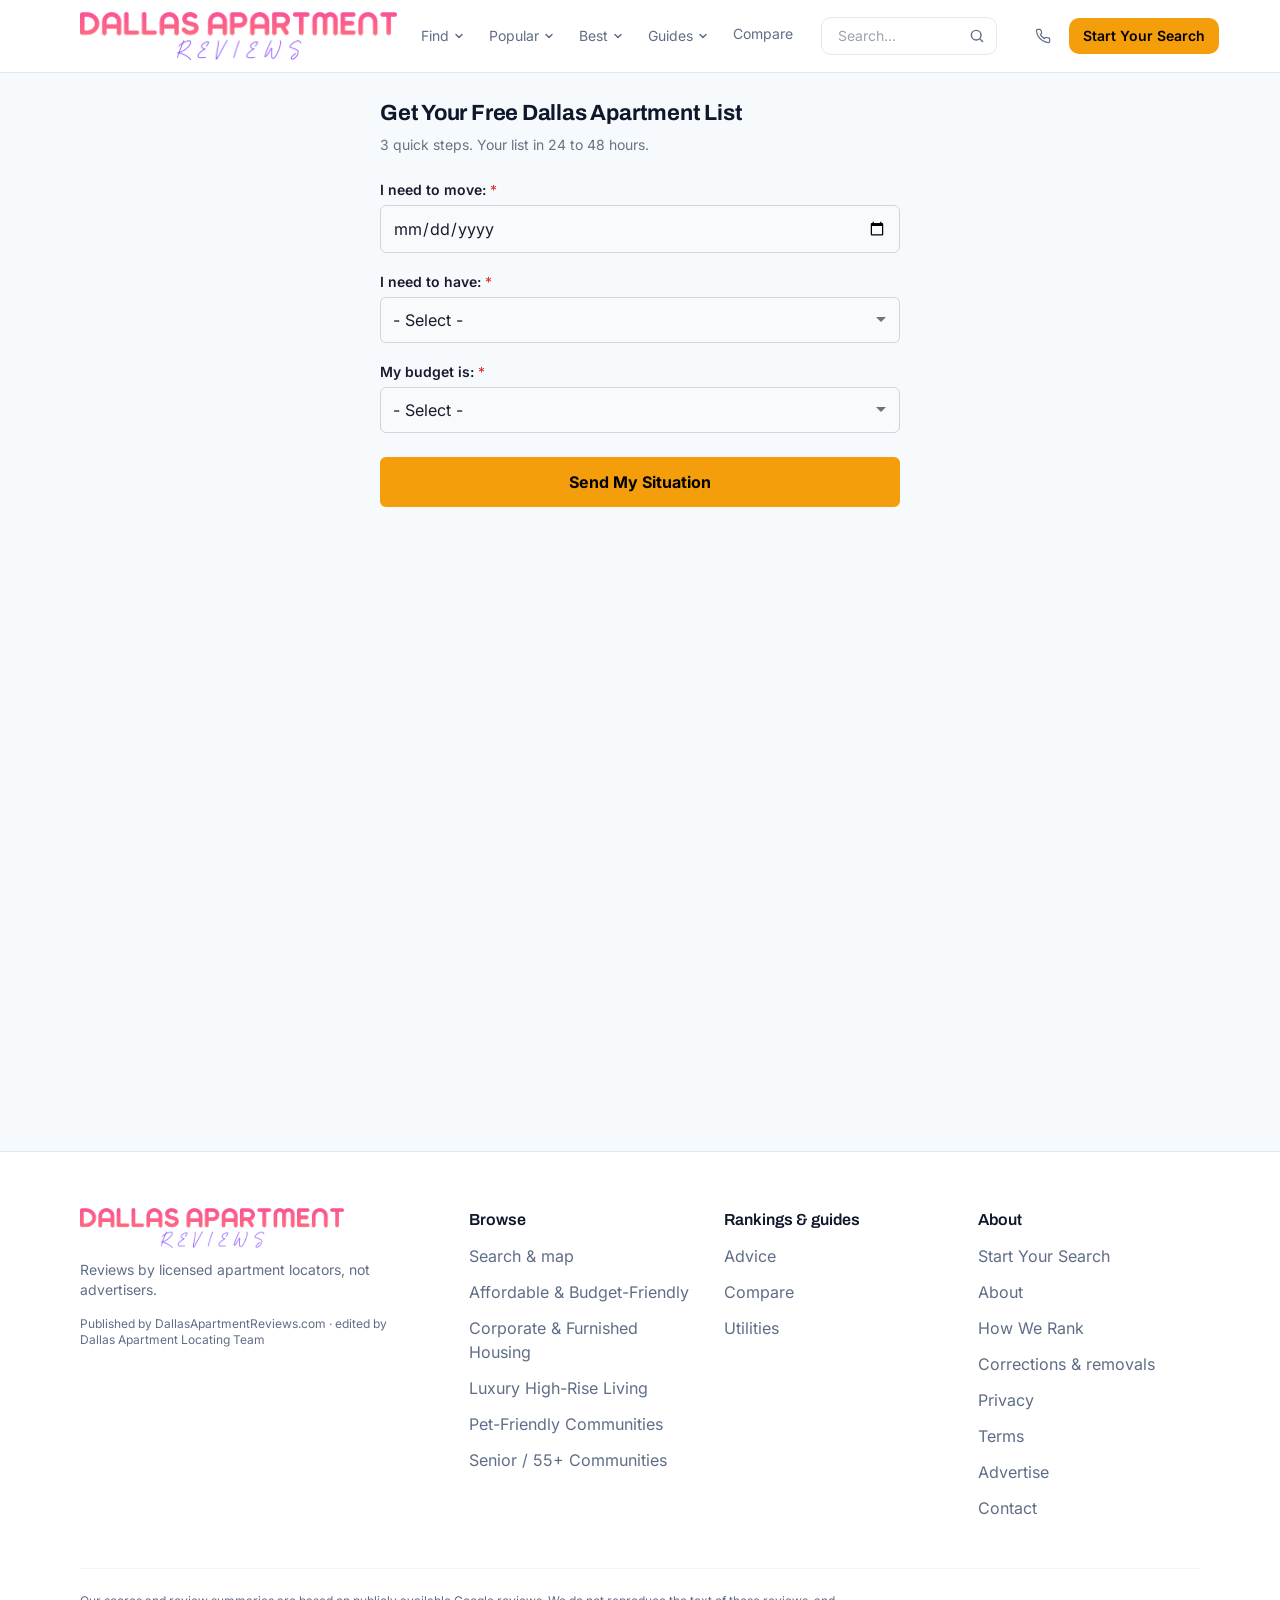
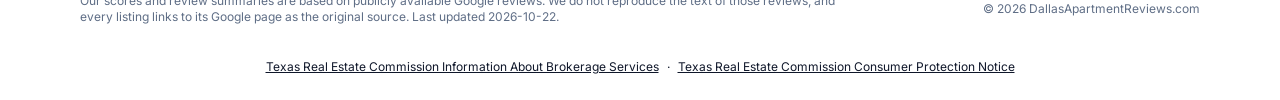
==== commit dac9ac82: "Bring over the sca-dallas lead form Rebuild the page around the current dallassecondchanceapartments" ====
--- a/index.html
+++ b/index.html
@@ -1,128 +1,32 @@
-<!doctype html>
-<html lang="en" data-preset="modern" data-base="light" data-hero="spotlight" data-header="solid" data-cards="registry" style="--lp-primary-50:244 249 253;--lp-primary-100:229 240 249;--lp-primary-200:200 223 242;--lp-primary-300:159 200 232;--lp-primary-400:104 169 218;--lp-primary-500:2 132 199;--lp-primary-600:0 111 169;--lp-primary-700:0 85 131;--lp-primary-800:0 76 119;--lp-primary-900:0 60 96;--lp-secondary-50:244 248 247;--lp-secondary-100:228 238 237;--lp-secondary-200:198 218 215;--lp-secondary-300:156 192 187;--lp-secondary-400:101 158 151;--lp-secondary-500:15 118 110;--lp-secondary-600:12 101 94;--lp-secondary-700:8 78 73;--lp-secondary-800:7 71 66;--lp-secondary-900:5 58 54;--lp-neutral-50:247 248 249;--lp-neutral-100:235 237 241;--lp-neutral-200:212 217 224;--lp-neutral-300:182 190 202;--lp-neutral-400:144 156 173;--lp-neutral-500:100 116 139;--lp-neutral-600:84 98 118;--lp-neutral-700:64 75 91;--lp-neutral-800:57 68 82;--lp-neutral-900:46 54 66;--lp-accent-50:255 250 245;--lp-accent-100:255 244 232;--lp-accent-200:254 231 205;--lp-accent-300:253 213 168;--lp-accent-400:250 189 115;--lp-accent-500:245 158 11;--lp-accent-600:205 130 0;--lp-accent-700:153 94 0;--lp-accent-800:137 82 0;--lp-accent-900:107 61 0;--lp-surface:246 250 253;--lp-surface-alt:238 245 251;--lp-surface-container:255 255 255;--lp-surface-container-high:241 245 249;--lp-on-surface:15 23 42;--lp-on-surface-variant:95 110 134;--lp-outline:226 232 240;--lp-outline-variant:241 245 249;--lp-accent:245 158 11;--lp-on-accent:0 0 0;--lp-brand:#0284c7;--lp-accent:#f59e0b;--lp-font:'Inter', system-ui, -apple-system, Segoe UI, Roboto, sans-serif;--lp-font-heading:'Archivo', system-ui, sans-serif;--lp-heading-weight:800;--lp-heading-tracking:-0.01em;--lp-text-display-desktop:44px;--lp-text-display-mobile:32px;--lp-text-display-tracking:-0.02em;--lp-text-h1-desktop:36px;--lp-text-h1-mobile:28px;--lp-text-h1-tracking:-0.015em;--lp-text-h2-desktop:26px;--lp-text-h2-mobile:22px;--lp-text-h2-tracking:-0.01em;--lp-text-h3-desktop:21px;--lp-text-h3-mobile:19px;--lp-text-h3-tracking:0em;--lp-radius-sm:0.375rem;--lp-radius-md:0.625rem;--lp-radius-lg:0.875rem;--lp-radius-xl:1.25rem;--lp-radius-card:14px;--lp-radius-btn:10px;--lp-radius-chip:0.5rem;--lp-shadow-card:0 1px 3px rgb(15 23 42 / 0.08), 0 1px 2px rgb(15 23 42 / 0.04);--lp-shadow-hover:0 10px 28px rgb(15 23 42 / 0.12);--lp-card-border:1px solid transparent;--lp-ghost-border:1px solid transparent;--lp-ghost-bg:rgb(var(--lp-surface-alt));--lp-ghost-bg-hover:rgb(var(--lp-surface-container-high));--lp-link-decoration:none;--lp-link-underline-color:transparent;--lp-signature:none;">
-<head>
-<meta charset="utf-8">
-<meta name="viewport" content="width=device-width, initial-scale=1">
-<title>Start Your Dallas Apartment Search | Dallas Apartment Reviews</title>
-<meta name="description" content="Tell us your budget, timeline, and situation and licensed Dallas apartment locators will send you a free custom apartment list within 48 hours.">
-<link rel="canonical" href="https://search.dallasapartmentreviews.com/">
-<link rel="icon" href="/images/favicon.png">
-<link rel="apple-touch-icon" href="/images/favicon.png">
-<meta name="theme-color" content="#f6fafd">
-<link rel="preconnect" href="https://fonts.googleapis.com"><link rel="preconnect" href="https://fonts.gstatic.com" crossorigin><link href="https://fonts.googleapis.com/css2?family=Inter:wght@400;500;600;700&family=Archivo:wght@400;500;600;700;800&display=swap" rel="stylesheet">
-<link rel="stylesheet" href="/css/site-a.css">
-<link rel="stylesheet" href="/css/site-b.css">
-<style>body{font-family:var(--lp-font)}</style>
-<style>
-/* Apartment search form — namespaced, tokens mapped to the site theme */
-.apt-form { --af-text: rgb(var(--lp-on-surface)); --af-muted: rgb(var(--lp-on-surface-variant));
-  --af-primary: rgb(var(--lp-primary-500)); --af-primary-dark: rgb(var(--lp-primary-600));
-  --af-border: rgb(var(--lp-outline)); --af-field-bg: rgb(var(--lp-surface));
-  --af-error: #dc2626; --af-radius: var(--lp-radius-md, .625rem); }
-.apt-form .field { margin-bottom: 18px; }
-.apt-form .field.hidden { display: none; }
-.apt-form label { display: block; font-size: 14px; font-weight: 600; margin-bottom: 5px; color: var(--af-text); }
-.apt-form .req { color: var(--af-error); font-weight: 400; }
-.apt-form .field-desc { font-size: 12px; color: var(--af-muted); margin-top: 4px; line-height: 1.4; }
-.apt-form select, .apt-form input[type="text"], .apt-form input[type="email"], .apt-form input[type="tel"],
-.apt-form input[type="number"], .apt-form input[type="date"], .apt-form textarea {
-  width: 100%; padding: 10px 12px; font-size: 16px; font-family: var(--lp-font);
-  border: 1px solid var(--af-border); border-radius: var(--af-radius);
-  background: var(--af-field-bg); color: var(--af-text); transition: border-color .15s; -webkit-appearance: none; }
-.apt-form select {
-  background-image: url("data:image/svg+xml,%3Csvg xmlns='http://www.w3.org/2000/svg' width='12' height='12' viewBox='0 0 12 12'%3E%3Cpath fill='%235f6e86' d='M6 8L1 3h10z'/%3E%3C/svg%3E");
-  background-repeat: no-repeat; background-position: right 12px center; padding-right: 32px; }
-.apt-form select:focus, .apt-form input:focus, .apt-form textarea:focus {
-  outline: none; border-color: var(--af-primary); box-shadow: 0 0 0 3px rgb(var(--lp-primary-100)); }
-.apt-form textarea { resize: vertical; }
-.apt-form .name-row { display: flex; gap: 10px; }
-.apt-form .name-row input { flex: 1; }
-.apt-form .cb-group { display: flex; flex-wrap: wrap; gap: 6px 14px; }
-.apt-form .cb-label { display: flex; align-items: flex-start; gap: 6px; font-size: 14px; font-weight: 400;
-  cursor: pointer; margin-bottom: 0; line-height: 1.3; }
-.apt-form .cb-label input[type="checkbox"] { width: 16px; height: 16px; accent-color: var(--af-primary);
-  flex-shrink: 0; margin-top: 1px; }
-.apt-form .consent-text { font-size: 12px; color: var(--af-muted); margin-top: 6px; line-height: 1.4; }
-.apt-form .consent-text a { color: var(--af-primary-dark); text-decoration: underline; }
-.apt-form .consent-label { font-weight: 500; }
-.apt-form .btn-submit { display: block; width: 100%; padding: 14px 24px; font-size: 16px; font-weight: 700;
-  font-family: var(--lp-font-heading, var(--lp-font)); color: rgb(var(--lp-on-accent));
-  background: rgb(var(--lp-accent-500)); border: none; border-radius: var(--lp-radius-btn, 10px);
-  cursor: pointer; margin-top: 24px; transition: background .15s; box-shadow: var(--lp-shadow-card); }
-.apt-form .btn-submit:hover { background: rgb(var(--lp-accent-600)); }
-.apt-form .btn-submit:disabled { opacity: .6; cursor: not-allowed; }
-.apt-form .msg-success { display: none; padding: 24px 20px; text-align: center; color: #065f46;
-  background: #ecfdf5; border: 1px solid #a7f3d0; border-radius: var(--af-radius); margin-top: 16px;
-  font-weight: 500; font-size: 16px; }
-.apt-form .msg-error { display: none; padding: 12px; color: var(--af-error); background: #fef2f2;
-  border: 1px solid #fecaca; border-radius: var(--af-radius); margin-top: 8px; font-size: 14px; }
-.apt-form .field-error { border-color: var(--af-error) !important; }
-.apt-form .field.field-error input[type="checkbox"] { outline: 2px solid var(--af-error); outline-offset: 2px; }
-.apt-form .field.field-error .consent-label { color: var(--af-error); }
-.apt-form .field.field-error > label { color: var(--af-error); }
-.apt-form .field.field-error .cb-group { border: 1px solid var(--af-error); border-radius: 8px; padding: 8px 10px; }
-@media (max-width: 480px) { .apt-form .cb-group { gap: 4px 10px; } }
-
-/* landing-page chrome */
-.hero-band { background: linear-gradient(180deg, rgb(var(--lp-primary-50)) 0%, rgb(var(--lp-surface)) 100%); }
-.trust-chip { display: inline-flex; align-items: center; gap: .4rem; padding: .35rem .75rem;
-  border: 1px solid rgb(var(--lp-outline)); border-radius: 999px; background: rgb(var(--lp-surface-container));
-  font-size: 13px; color: rgb(var(--lp-on-surface-variant)); white-space: nowrap; }
-.trust-chip svg { color: rgb(var(--lp-primary-500)); }
-.form-card { background: rgb(var(--lp-surface-container)); border: 1px solid rgb(var(--lp-outline));
-  border-radius: var(--lp-radius-card, 14px); box-shadow: var(--lp-shadow-card); }
-.step-num { display: flex; align-items: center; justify-content: center; width: 2rem; height: 2rem;
-  border-radius: 999px; background: rgb(var(--lp-primary-500)); color: #fff; font-weight: 700; flex-shrink: 0; }
-.heading-font { font-family: var(--lp-font-heading); font-weight: var(--lp-heading-weight, 800);
-  letter-spacing: var(--lp-heading-tracking, -0.01em); }
-</style>
-</head>
-<body class="min-h-screen flex flex-col">
-<header class="lp-site-header sticky top-0 z-40 border-b border-outline bg-surface-container/95 backdrop-blur"> <div class="mx-auto flex max-w-6xl items-center justify-between gap-6 px-4 py-3"> <a href="https://dallasapartmentreviews.com/" class="flex shrink-0 items-center gap-2"> <img src="/images/logo.png" alt="Dallas Apartment Reviews Directory" class="h-12 w-auto">  </a> <!-- Desktop nav. Kept intentionally lean (4-5 items): no Home (the logo covers it), tools fold
-         into the guides dropdown, and About/Methodology live in the footer only. --> <nav class="hidden items-center gap-6 md:flex" aria-label="Primary"> <!-- Browse --> <div class="relative group"> <button type="button" class="inline-flex items-center gap-1 border-b-2 pb-0.5 text-sm transition-colors border-transparent text-on-surface-variant hover:text-primary-600" aria-haspopup="true">Find <svg class="h-3 w-3" viewBox="0 0 12 12" fill="none" aria-hidden="true"><path d="M3 4.5 6 7.5 9 4.5" stroke="currentColor" stroke-width="1.5" stroke-linecap="round" stroke-linejoin="round"/></svg></button> <div class="lp-menu invisible absolute left-0 top-full z-30 max-h-[70vh] min-w-[16rem] overflow-y-auto p-2 opacity-0 transition-opacity duration-150 group-hover:visible group-hover:opacity-100 group-focus-within:visible group-focus-within:opacity-100"> <a href="https://dallasapartmentreviews.com/browse/" class="flex items-center justify-between rounded-btn px-3 py-2 text-sm font-semibold text-primary-600 hover:bg-primary-50">Search &amp; map <span aria-hidden="true">&rarr;</span></a> <div class="my-1 border-t border-outline-variant"></div>  <a href="https://dallasapartmentreviews.com/browse/?category=affordable-value" class="block rounded-btn px-3 py-2 text-sm text-on-surface-variant hover:bg-surface-alt hover:text-primary-700">Affordable &amp; Budget-Friendly</a><a href="https://dallasapartmentreviews.com/browse/?category=corporate-furnished" class="block rounded-btn px-3 py-2 text-sm text-on-surface-variant hover:bg-surface-alt hover:text-primary-700">Corporate &amp; Furnished Housing</a><a href="https://dallasapartmentreviews.com/browse/?category=luxury-high-rise" class="block rounded-btn px-3 py-2 text-sm text-on-surface-variant hover:bg-surface-alt hover:text-primary-700">Luxury High-Rise Living</a><a href="https://dallasapartmentreviews.com/browse/?category=pet-friendly" class="block rounded-btn px-3 py-2 text-sm text-on-surface-variant hover:bg-surface-alt hover:text-primary-700">Pet-Friendly Communities</a><a href="https://dallasapartmentreviews.com/browse/?category=senior-55-plus" class="block rounded-btn px-3 py-2 text-sm text-on-surface-variant hover:bg-surface-alt hover:text-primary-700">Senior / 55+ Communities</a><a href="https://dallasapartmentreviews.com/browse/?category=student-housing" class="block rounded-btn px-3 py-2 text-sm text-on-surface-variant hover:bg-surface-alt hover:text-primary-700">Student Housing</a><a href="https://dallasapartmentreviews.com/browse/?category=townhome-style" class="block rounded-btn px-3 py-2 text-sm text-on-surface-variant hover:bg-surface-alt hover:text-primary-700">Townhome &amp; Garden-Style Communities</a> </div> </div> <!-- Cities (entered hub cities, capped; shown alongside Areas in the mixed case). The see-all
-           goes to /locations/, which lists every hub AND coverage city. --> <div class="relative group"> <button type="button" class="inline-flex items-center gap-1 border-b-2 pb-0.5 text-sm transition-colors border-transparent text-on-surface-variant hover:text-primary-600" aria-haspopup="true">Popular <svg class="h-3 w-3" viewBox="0 0 12 12" fill="none" aria-hidden="true"><path d="M3 4.5 6 7.5 9 4.5" stroke="currentColor" stroke-width="1.5" stroke-linecap="round" stroke-linejoin="round"/></svg></button> <div class="lp-menu invisible absolute left-0 top-full z-30 max-h-[70vh] min-w-[16rem] overflow-y-auto p-2 opacity-0 transition-opacity duration-150 group-hover:visible group-hover:opacity-100 group-focus-within:visible group-focus-within:opacity-100"> <a href="https://dallasapartmentreviews.com/dallas-tx/" class="block rounded-btn px-3 py-2 text-sm text-on-surface-variant hover:bg-surface-alt hover:text-primary-700">Dallas, TX</a><a href="https://dallasapartmentreviews.com/mckinney-tx/" class="block rounded-btn px-3 py-2 text-sm text-on-surface-variant hover:bg-surface-alt hover:text-primary-700">McKinney, TX</a><a href="https://dallasapartmentreviews.com/plano-tx/" class="block rounded-btn px-3 py-2 text-sm text-on-surface-variant hover:bg-surface-alt hover:text-primary-700">Plano, TX</a> <div class="my-1 border-t border-outline-variant"></div> <a href="https://dallasapartmentreviews.com/locations/" class="flex items-center justify-between rounded-btn px-3 py-2 text-sm font-semibold text-primary-600 hover:bg-primary-50">All locations <span aria-hidden="true">&rarr;</span></a> </div> </div> <!-- Areas (region's own neighborhoods) -->  <!-- Best --> <div class="relative group"> <button type="button" class="inline-flex items-center gap-1 border-b-2 pb-0.5 text-sm transition-colors border-transparent text-on-surface-variant hover:text-primary-600" aria-haspopup="true">Best <svg class="h-3 w-3" viewBox="0 0 12 12" fill="none" aria-hidden="true"><path d="M3 4.5 6 7.5 9 4.5" stroke="currentColor" stroke-width="1.5" stroke-linecap="round" stroke-linejoin="round"/></svg></button> <div class="lp-menu invisible absolute left-0 top-full z-30 max-h-[70vh] min-w-[16rem] overflow-y-auto p-2 opacity-0 transition-opacity duration-150 group-hover:visible group-hover:opacity-100 group-focus-within:visible group-focus-within:opacity-100"> <a href="https://dallasapartmentreviews.com/dallas-tx/best/apartment-complexes/" class="block rounded-btn px-3 py-2 text-sm text-on-surface-variant hover:bg-surface-alt hover:text-primary-700">Best Apartments in Dallas</a><a href="https://dallasapartmentreviews.com/mckinney-tx/best/apartment-complexes/" class="block rounded-btn px-3 py-2 text-sm text-on-surface-variant hover:bg-surface-alt hover:text-primary-700">Best Apartments in McKinney</a><a href="https://dallasapartmentreviews.com/plano-tx/best/apartment-complexes/" class="block rounded-btn px-3 py-2 text-sm text-on-surface-variant hover:bg-surface-alt hover:text-primary-700">Best Apartments in Plano</a> <div class="my-1 border-t border-outline-variant"></div> <a href="https://dallasapartmentreviews.com/best/" class="flex items-center justify-between rounded-btn px-3 py-2 text-sm font-semibold text-primary-600 hover:bg-primary-50">All rankings <span aria-hidden="true">&rarr;</span></a> </div> </div> <!-- Content sections: ONE dropdown of section INDEX links (Guides / Tools / Resources / Glossary),
-           never the individual guide/tool titles. Parent label varied per site (navLabel('sections')). --> <div class="relative group"> <button type="button" class="inline-flex items-center gap-1 border-b-2 pb-0.5 text-sm transition-colors border-transparent text-on-surface-variant hover:text-primary-600" aria-haspopup="true">Guides <svg class="h-3 w-3" viewBox="0 0 12 12" fill="none" aria-hidden="true"><path d="M3 4.5 6 7.5 9 4.5" stroke="currentColor" stroke-width="1.5" stroke-linecap="round" stroke-linejoin="round"/></svg></button> <div class="lp-menu invisible absolute left-0 top-full z-30 max-h-[70vh] min-w-[16rem] overflow-y-auto p-2 opacity-0 transition-opacity duration-150 group-hover:visible group-hover:opacity-100 group-focus-within:visible group-focus-within:opacity-100"> <a href="https://dallasapartmentreviews.com/guide/" class="block rounded-btn px-3 py-2 text-sm text-on-surface-variant hover:bg-surface-alt hover:text-primary-700">Advice</a><a href="https://dallasapartmentreviews.com/tools/" class="block rounded-btn px-3 py-2 text-sm text-on-surface-variant hover:bg-surface-alt hover:text-primary-700">Utilities</a><a href="https://dallasapartmentreviews.com/resources/" class="block rounded-btn px-3 py-2 text-sm text-on-surface-variant hover:bg-surface-alt hover:text-primary-700">Help</a><a href="https://dallasapartmentreviews.com/glossary/" class="block rounded-btn px-3 py-2 text-sm text-on-surface-variant hover:bg-surface-alt hover:text-primary-700">Glossary</a> </div> </div> <a href="https://dallasapartmentreviews.com/compare/" class="inline-flex items-center gap-1 border-b-2 pb-0.5 text-sm transition-colors border-transparent text-on-surface-variant hover:text-primary-600">Compare</a> <form action="https://dallasapartmentreviews.com/browse/" method="get" role="search" class="relative ml-1"> <label class="sr-only" for="lp-nav-search">Search businesses</label> <input id="lp-nav-search" type="search" name="q" placeholder="Search…" class="lp-input w-44 py-2 pl-4 pr-9 text-sm"> <svg class="pointer-events-none absolute right-3 top-1/2 h-4 w-4 -translate-y-1/2 text-on-surface-variant" viewBox="0 0 20 20" fill="none" aria-hidden="true"><circle cx="9" cy="9" r="6" stroke="currentColor" stroke-width="1.8"></circle><path d="m14 14 3 3" stroke="currentColor" stroke-width="1.8" stroke-linecap="round"></path></svg> </form> <div class="ml-1 flex items-center gap-2"> <a href="tel:469-283-3766" aria-label="Call" class="flex h-9 w-9 items-center justify-center rounded-full text-on-surface-variant transition-colors hover:bg-surface-alt hover:text-primary-600"> <svg class="h-4 w-4" viewBox="0 0 24 24" fill="none" stroke="currentColor" stroke-width="1.8" stroke-linecap="round" stroke-linejoin="round" aria-hidden="true"><path d="M22 16.92v3a2 2 0 0 1-2.18 2 19.79 19.79 0 0 1-8.63-3.07 19.5 19.5 0 0 1-6-6 19.79 19.79 0 0 1-3.07-8.67A2 2 0 0 1 4.11 2h3a2 2 0 0 1 2 1.72c.13.96.36 1.9.7 2.81a2 2 0 0 1-.45 2.11L8.09 9.91a16 16 0 0 0 6 6l1.27-1.27a2 2 0 0 1 2.11-.45c.9.34 1.85.57 2.81.7A2 2 0 0 1 22 16.92Z"></path></svg> </a>  <a href="https://search.dallasapartmentreviews.com/" rel="noopener nofollow" class="lp-accent-bg text-on-accent whitespace-nowrap rounded-btn px-3.5 py-2 text-sm font-semibold">Start Your Search</a> </div> </nav> <!-- Mobile menu: full-screen sheet. <details> keeps it working with no JS; the burger swaps to
-         an X via CSS on [open]. The panel is ABSOLUTE (top-full), not fixed: the header's
-         backdrop-blur creates a containing block for fixed descendants, so position:fixed would
-         resolve against the header box, not the viewport. Anchoring to the header (itself
-         fixed/sticky at top-0) gives the same full-screen result reliably. --> <details class="lp-mnav md:hidden"> <summary class="lp-btn-ghost flex cursor-pointer list-none p-2 text-on-surface-variant" aria-label="Menu"> <svg class="lp-mnav-burger h-5 w-5" viewBox="0 0 24 24" fill="none" aria-hidden="true"><path d="M4 7h16M4 12h16M4 17h16" stroke="currentColor" stroke-width="1.8" stroke-linecap="round"></path></svg> <svg class="lp-mnav-close hidden h-5 w-5" viewBox="0 0 24 24" fill="none" aria-hidden="true"><path d="m6 6 12 12M18 6 6 18" stroke="currentColor" stroke-width="1.8" stroke-linecap="round"></path></svg> <span class="sr-only">Menu</span> </summary> <div class="lp-mnav-panel absolute inset-x-0 top-full z-40 overflow-y-auto overscroll-contain border-t border-outline bg-surface-container"> <div class="mx-auto max-w-6xl px-4 pb-8 pt-4"> <form action="https://dallasapartmentreviews.com/browse/" method="get" role="search" class="relative mb-2"> <label class="sr-only" for="lp-mnav-search">Search businesses</label> <input id="lp-mnav-search" type="search" name="q" placeholder="Search businesses…" class="lp-input w-full py-3 pl-4 pr-11 text-base"> <svg class="pointer-events-none absolute right-4 top-1/2 h-5 w-5 -translate-y-1/2 text-on-surface-variant" viewBox="0 0 20 20" fill="none" aria-hidden="true"><circle cx="9" cy="9" r="6" stroke="currentColor" stroke-width="1.8"></circle><path d="m14 14 3 3" stroke="currentColor" stroke-width="1.8" stroke-linecap="round"></path></svg> </form> <div class="mb-3 flex gap-2"> <a href="https://search.dallasapartmentreviews.com/" rel="noopener nofollow" class="lp-accent-bg text-on-accent flex-1 rounded-btn px-4 py-3 text-center text-base font-semibold">Start Your Search</a> <a href="tel:469-283-3766" class="flex items-center justify-center rounded-btn border border-outline px-4 py-3 text-base font-medium text-on-surface">Call</a> </div> <nav class="divide-y divide-outline-variant" aria-label="Mobile"> <a href="https://dallasapartmentreviews.com/" class="flex items-center px-1 py-3 text-base font-medium text-on-surface">Home</a> <a href="https://dallasapartmentreviews.com/browse/" class="flex items-center px-1 py-3 text-base font-medium text-on-surface">Browse &amp; map</a> <details class="lp-mnav-group"> <summary class="flex cursor-pointer list-none items-center justify-between px-1 py-3 text-base font-medium text-on-surface">Find <svg class="lp-mnav-chev h-4 w-4 shrink-0 text-on-surface-variant transition-transform duration-150" viewBox="0 0 12 12" fill="none" aria-hidden="true"><path d="M3 4.5 6 7.5 9 4.5" stroke="currentColor" stroke-width="1.5" stroke-linecap="round" stroke-linejoin="round"/></svg></summary> <div class="pb-3">  <a href="https://dallasapartmentreviews.com/browse/?category=affordable-value" class="block rounded-btn px-3 py-2.5 text-[15px] text-on-surface-variant hover:bg-surface-alt hover:text-primary-700">Affordable &amp; Budget-Friendly</a><a href="https://dallasapartmentreviews.com/browse/?category=corporate-furnished" class="block rounded-btn px-3 py-2.5 text-[15px] text-on-surface-variant hover:bg-surface-alt hover:text-primary-700">Corporate &amp; Furnished Housing</a><a href="https://dallasapartmentreviews.com/browse/?category=luxury-high-rise" class="block rounded-btn px-3 py-2.5 text-[15px] text-on-surface-variant hover:bg-surface-alt hover:text-primary-700">Luxury High-Rise Living</a><a href="https://dallasapartmentreviews.com/browse/?category=pet-friendly" class="block rounded-btn px-3 py-2.5 text-[15px] text-on-surface-variant hover:bg-surface-alt hover:text-primary-700">Pet-Friendly Communities</a><a href="https://dallasapartmentreviews.com/browse/?category=senior-55-plus" class="block rounded-btn px-3 py-2.5 text-[15px] text-on-surface-variant hover:bg-surface-alt hover:text-primary-700">Senior / 55+ Communities</a><a href="https://dallasapartmentreviews.com/browse/?category=student-housing" class="block rounded-btn px-3 py-2.5 text-[15px] text-on-surface-variant hover:bg-surface-alt hover:text-primary-700">Student Housing</a><a href="https://dallasapartmentreviews.com/browse/?category=townhome-style" class="block rounded-btn px-3 py-2.5 text-[15px] text-on-surface-variant hover:bg-surface-alt hover:text-primary-700">Townhome &amp; Garden-Style Communities</a> </div> </details> <details class="lp-mnav-group"> <summary class="flex cursor-pointer list-none items-center justify-between px-1 py-3 text-base font-medium text-on-surface">Popular <svg class="lp-mnav-chev h-4 w-4 shrink-0 text-on-surface-variant transition-transform duration-150" viewBox="0 0 12 12" fill="none" aria-hidden="true"><path d="M3 4.5 6 7.5 9 4.5" stroke="currentColor" stroke-width="1.5" stroke-linecap="round" stroke-linejoin="round"/></svg></summary> <div class="pb-3"> <a href="https://dallasapartmentreviews.com/dallas-tx/" class="block rounded-btn px-3 py-2.5 text-[15px] text-on-surface-variant hover:bg-surface-alt hover:text-primary-700">Dallas, TX</a><a href="https://dallasapartmentreviews.com/mckinney-tx/" class="block rounded-btn px-3 py-2.5 text-[15px] text-on-surface-variant hover:bg-surface-alt hover:text-primary-700">McKinney, TX</a><a href="https://dallasapartmentreviews.com/plano-tx/" class="block rounded-btn px-3 py-2.5 text-[15px] text-on-surface-variant hover:bg-surface-alt hover:text-primary-700">Plano, TX</a> <a href="https://dallasapartmentreviews.com/locations/" class="block rounded-btn px-3 py-2.5 text-[15px] font-semibold text-primary-600 hover:bg-surface-alt">All locations &rarr;</a> </div> </details>  <a href="https://dallasapartmentreviews.com/best/" class="flex items-center px-1 py-3 text-base font-medium text-on-surface">Best</a> <details class="lp-mnav-group"> <summary class="flex cursor-pointer list-none items-center justify-between px-1 py-3 text-base font-medium text-on-surface">Guides <svg class="lp-mnav-chev h-4 w-4 shrink-0 text-on-surface-variant transition-transform duration-150" viewBox="0 0 12 12" fill="none" aria-hidden="true"><path d="M3 4.5 6 7.5 9 4.5" stroke="currentColor" stroke-width="1.5" stroke-linecap="round" stroke-linejoin="round"/></svg></summary> <div class="pb-3"> <a href="https://dallasapartmentreviews.com/guide/" class="block rounded-btn px-3 py-2.5 text-[15px] text-on-surface-variant hover:bg-surface-alt hover:text-primary-700">Advice</a><a href="https://dallasapartmentreviews.com/tools/" class="block rounded-btn px-3 py-2.5 text-[15px] text-on-surface-variant hover:bg-surface-alt hover:text-primary-700">Utilities</a><a href="https://dallasapartmentreviews.com/resources/" class="block rounded-btn px-3 py-2.5 text-[15px] text-on-surface-variant hover:bg-surface-alt hover:text-primary-700">Help</a><a href="https://dallasapartmentreviews.com/glossary/" class="block rounded-btn px-3 py-2.5 text-[15px] text-on-surface-variant hover:bg-surface-alt hover:text-primary-700">Glossary</a> </div> </details> <a href="https://dallasapartmentreviews.com/compare/" class="flex items-center px-1 py-3 text-base font-medium text-on-surface">Compare</a> </nav> </div> </div> </details> </div> </header><script>
-(function () {
-  var h = document.querySelector('header.lp-site-header');
-  if (!h) return;
-  var setH = function () { document.documentElement.style.setProperty('--lp-header-h', h.offsetHeight + 'px'); };
-  setH();
-  window.addEventListener('resize', setH, { passive: true });
-  var m = h.querySelector('.lp-mnav');
-  if (m) {
-    m.addEventListener('toggle', function () {
-      document.documentElement.classList.toggle('lp-mnav-open', m.open);
-    });
-  }
-})();
-</script>
-<main class="flex-1">
-
-<section class="hero-band">
-  <div class="mx-auto max-w-2xl px-4 pt-5 pb-4 text-center sm:pt-9 sm:pb-6">
-    <h1 class="heading-font text-[26px] leading-[1.15] tracking-tight text-on-surface sm:text-4xl">
-      Get a Free List of Dallas Apartments That Fit Your Situation</h1>
-    <p class="mx-auto mt-2 max-w-xl text-[15px] leading-snug text-on-surface-variant sm:text-base">
-      We'll send your best options by location, price, and current move-in specials.
-      Most lists go out within a day or two.</p>
-    <p class="mt-2.5 flex flex-wrap items-center justify-center gap-x-3 gap-y-1 text-[13px] font-medium text-on-surface-variant">
-      <span class="inline-flex items-center gap-1 text-on-surface"><svg width="13" height="13" style="flex-shrink:0;color:rgb(var(--lp-primary-600))" viewBox="0 0 24 24" fill="none" stroke="currentColor" stroke-width="3" stroke-linecap="round" stroke-linejoin="round" aria-hidden="true"><path d="M20 6 9 17l-5-5"/></svg>100% free</span>
-      <span class="inline-flex items-center gap-1 text-on-surface"><svg width="13" height="13" style="flex-shrink:0;color:rgb(var(--lp-primary-600))" viewBox="0 0 24 24" fill="none" stroke="currentColor" stroke-width="3" stroke-linecap="round" stroke-linejoin="round" aria-hidden="true"><path d="M20 6 9 17l-5-5"/></svg>Licensed locators</span>
-      <span class="inline-flex items-center gap-1 text-on-surface"><svg width="13" height="13" style="flex-shrink:0;color:rgb(var(--lp-primary-600))" viewBox="0 0 24 24" fill="none" stroke="currentColor" stroke-width="3" stroke-linecap="round" stroke-linejoin="round" aria-hidden="true"><path d="M20 6 9 17l-5-5"/></svg>Takes about 60 seconds</span>
-    </p>
-  </div>
-</section>
-
-<section id="apartment-form" class="scroll-mt-24">
-  <div class="mx-auto max-w-2xl px-3 pb-8 sm:px-4 sm:pb-10">
-    <div class="form-card p-4 sm:p-8">
-      <div class="apt-form">
-<form id="aptForm" method="POST" action="https://n8n.dentals.targetdial.co/webhook/NewWeb3" novalidate>
- <input type="hidden" name="referredBy" value="BROKER: Spirit Real Estate (TREC# 562021) REALTOR &amp; LOCATOR: the Dallas Second Chance Team MEMBER: NATIONAL ASSOCIATION OF APARTMENT LOCATORS. Upon client approval - you will be receiving the lease verification and invoice from Karla Robinson / Spirit Real Estate Group">
+<!DOCTYPE html><html lang="en" data-preset="modern" data-base="light" data-hero="spotlight" data-header="solid" data-cards="registry" style="--lp-primary-50:244 249 253;--lp-primary-100:229 240 249;--lp-primary-200:200 223 242;--lp-primary-300:159 200 232;--lp-primary-400:104 169 218;--lp-primary-500:2 132 199;--lp-primary-600:0 111 169;--lp-primary-700:0 85 131;--lp-primary-800:0 76 119;--lp-primary-900:0 60 96;--lp-secondary-50:244 248 247;--lp-secondary-100:228 238 237;--lp-secondary-200:198 218 215;--lp-secondary-300:156 192 187;--lp-secondary-400:101 158 151;--lp-secondary-500:15 118 110;--lp-secondary-600:12 101 94;--lp-secondary-700:8 78 73;--lp-secondary-800:7 71 66;--lp-secondary-900:5 58 54;--lp-neutral-50:247 248 249;--lp-neutral-100:235 237 241;--lp-neutral-200:212 217 224;--lp-neutral-300:182 190 202;--lp-neutral-400:144 156 173;--lp-neutral-500:100 116 139;--lp-neutral-600:84 98 118;--lp-neutral-700:64 75 91;--lp-neutral-800:57 68 82;--lp-neutral-900:46 54 66;--lp-accent-50:255 250 245;--lp-accent-100:255 244 232;--lp-accent-200:254 231 205;--lp-accent-300:253 213 168;--lp-accent-400:250 189 115;--lp-accent-500:245 158 11;--lp-accent-600:205 130 0;--lp-accent-700:153 94 0;--lp-accent-800:137 82 0;--lp-accent-900:107 61 0;--lp-surface:246 250 253;--lp-surface-alt:238 245 251;--lp-surface-container:255 255 255;--lp-surface-container-high:241 245 249;--lp-on-surface:15 23 42;--lp-on-surface-variant:95 110 134;--lp-outline:226 232 240;--lp-outline-variant:241 245 249;--lp-accent:245 158 11;--lp-on-accent:0 0 0;--lp-brand:#0284c7;--lp-accent:#f59e0b;--lp-font:'Inter', system-ui, -apple-system, Segoe UI, Roboto, sans-serif;--lp-font-heading:'Archivo', system-ui, sans-serif;--lp-heading-weight:800;--lp-heading-tracking:-0.01em;--lp-text-display-desktop:44px;--lp-text-display-mobile:32px;--lp-text-display-tracking:-0.02em;--lp-text-h1-desktop:36px;--lp-text-h1-mobile:28px;--lp-text-h1-tracking:-0.015em;--lp-text-h2-desktop:26px;--lp-text-h2-mobile:22px;--lp-text-h2-tracking:-0.01em;--lp-text-h3-desktop:21px;--lp-text-h3-mobile:19px;--lp-text-h3-tracking:0em;--lp-radius-sm:0.375rem;--lp-radius-md:0.625rem;--lp-radius-lg:0.875rem;--lp-radius-xl:1.25rem;--lp-radius-card:14px;--lp-radius-btn:10px;--lp-radius-chip:0.5rem;--lp-shadow-card:0 1px 3px rgb(15 23 42 / 0.08), 0 1px 2px rgb(15 23 42 / 0.04);--lp-shadow-hover:0 10px 28px rgb(15 23 42 / 0.12);--lp-card-border:1px solid transparent;--lp-ghost-border:1px solid transparent;--lp-ghost-bg:rgb(var(--lp-surface-alt));--lp-ghost-bg-hover:rgb(var(--lp-surface-container-high));--lp-link-decoration:none;--lp-link-underline-color:transparent;--lp-signature:none;"> <head><script src="/sca-dropdown-validation.js"></script><script src="/guest-card-copy-v1.js"></script><meta charset="utf-8"><meta name="viewport" content="width=device-width, initial-scale=1"><title>Get Your Dallas Apartment List | Dallas Apartment Reviews</title><meta name="description" content="Tell us where in Dallas you want to live, your budget and your rental history. We build a free list of apartments that fit and send it by text and email."><meta name="robots" content="noindex, nofollow"><link rel="icon" href="/images/brand/favicon.png"><link rel="preload" href="/fonts/archivo-latin.woff2" as="font" type="font/woff2" crossorigin><style>@font-face{font-family:'Archivo';font-style:normal;font-weight:400 700;font-display:swap;src:url(/fonts/archivo-vietnamese.woff2) format('woff2');unicode-range:U+0102-0103, U+0110-0111, U+0128-0129, U+0168-0169, U+01A0-01A1, U+01AF-01B0, U+0300-0301, U+0303-0304, U+0308-0309, U+0323, U+0329, U+1EA0-1EF9, U+20AB}@font-face{font-family:'Archivo';font-style:normal;font-weight:400 700;font-display:swap;src:url(/fonts/archivo-latin-ext.woff2) format('woff2');unicode-range:U+0100-02BA, U+02BD-02C5, U+02C7-02CC, U+02CE-02D7, U+02DD-02FF, U+0304, U+0308, U+0329, U+1D00-1DBF, U+1E00-1E9F, U+1EF2-1EFF, U+2020, U+20A0-20AB, U+20AD-20C4, U+2113, U+2C60-2C7F, U+A720-A7FF}@font-face{font-family:'Archivo';font-style:normal;font-weight:400 700;font-display:swap;src:url(/fonts/archivo-latin.woff2) format('woff2');unicode-range:U+0000-00FF, U+0131, U+0152-0153, U+02BB-02BC, U+02C6, U+02DA, U+02DC, U+0304, U+0308, U+0329, U+2000-206F, U+20AC, U+2122, U+2191, U+2193, U+2212, U+2215, U+FEFF, U+FFFD}@font-face{font-family:'Inter';font-style:normal;font-weight:400 700;font-display:swap;src:url(/fonts/inter-cyrillic-ext.woff2) format('woff2');unicode-range:U+0460-052F, U+1C80-1C8A, U+20B4, U+2DE0-2DFF, U+A640-A69F, U+FE2E-FE2F}@font-face{font-family:'Inter';font-style:normal;font-weight:400 700;font-display:swap;src:url(/fonts/inter-cyrillic.woff2) format('woff2');unicode-range:U+0301, U+0400-045F, U+0490-0491, U+04B0-04B1, U+2116}@font-face{font-family:'Inter';font-style:normal;font-weight:400 700;font-display:swap;src:url(/fonts/inter-greek-ext.woff2) format('woff2');unicode-range:U+1F00-1FFF}@font-face{font-family:'Inter';font-style:normal;font-weight:400 700;font-display:swap;src:url(/fonts/inter-greek.woff2) format('woff2');unicode-range:U+0370-0377, U+037A-037F, U+0384-038A, U+038C, U+038E-03A1, U+03A3-03FF}@font-face{font-family:'Inter';font-style:normal;font-weight:400 700;font-display:swap;src:url(/fonts/inter-vietnamese.woff2) format('woff2');unicode-range:U+0102-0103, U+0110-0111, U+0128-0129, U+0168-0169, U+01A0-01A1, U+01AF-01B0, U+0300-0301, U+0303-0304, U+0308-0309, U+0323, U+0329, U+1EA0-1EF9, U+20AB}@font-face{font-family:'Inter';font-style:normal;font-weight:400 700;font-display:swap;src:url(/fonts/inter-latin-ext.woff2) format('woff2');unicode-range:U+0100-02BA, U+02BD-02C5, U+02C7-02CC, U+02CE-02D7, U+02DD-02FF, U+0304, U+0308, U+0329, U+1D00-1DBF, U+1E00-1E9F, U+1EF2-1EFF, U+2020, U+20A0-20AB, U+20AD-20C4, U+2113, U+2C60-2C7F, U+A720-A7FF}@font-face{font-family:'Inter';font-style:normal;font-weight:400 700;font-display:swap;src:url(/fonts/inter-latin.woff2) format('woff2');unicode-range:U+0000-00FF, U+0131, U+0152-0153, U+02BB-02BC, U+02C6, U+02DA, U+02DC, U+0304, U+0308, U+0329, U+2000-206F, U+20AC, U+2122, U+2191, U+2193, U+2212, U+2215, U+FEFF, U+FFFD}body{font-family:var(--lp-font)}</style><link rel="stylesheet" href="/_astro/_slug_.C0pZw6MK.css">
+<link rel="stylesheet" href="/_astro/_slug_.BUUmSsiL.css"><link rel="stylesheet" href="/css/form.css"><style>@media (max-width:767px){header.lp-site-header img{height:auto;max-width:calc(100vw - 96px)}}.bca .form-wrap h1{color:rgb(var(--lp-on-surface))}.bca .btn-submit{background:var(--lp-accent);color:rgb(var(--lp-on-accent))}.bca .btn-submit:hover{background:rgb(var(--lp-accent-600))}</style></head><body class="min-h-screen flex flex-col"><header class="lp-site-header sticky top-0 z-40 border-b border-outline bg-surface-container/95 backdrop-blur"> <div class="mx-auto flex max-w-6xl items-center justify-between gap-6 px-4 py-3"> <a href="https://dallasapartmentreviews.com/" class="flex shrink-0 items-center gap-2"> <img src="/images/brand/logo.png" alt="Dallas Apartment Reviews Directory" class="h-12 w-auto">  </a>  <nav class="hidden items-center gap-6 md:flex" aria-label="Primary">  <div class="relative group"> <button type="button" class="inline-flex items-center gap-1 border-b-2 pb-0.5 text-sm transition-colors border-transparent text-on-surface-variant hover:text-primary-600" aria-haspopup="true">Find <svg class="h-3 w-3" viewBox="0 0 12 12" fill="none" aria-hidden="true"><path d="M3 4.5 6 7.5 9 4.5" stroke="currentColor" stroke-width="1.5" stroke-linecap="round" stroke-linejoin="round"/></svg></button> <div class="lp-menu invisible absolute left-0 top-full z-30 max-h-[70vh] min-w-[16rem] overflow-y-auto p-2 opacity-0 transition-opacity duration-150 group-hover:visible group-hover:opacity-100 group-focus-within:visible group-focus-within:opacity-100"> <a href="https://dallasapartmentreviews.com/browse/" class="flex items-center justify-between rounded-btn px-3 py-2 text-sm font-semibold text-primary-600 hover:bg-primary-50">Search &amp; map <span aria-hidden="true">&rarr;</span></a> <div class="my-1 border-t border-outline-variant"></div> <a href="https://dallasapartmentreviews.com/category/affordable-value/" class="block rounded-btn px-3 py-2 text-sm text-on-surface-variant hover:bg-surface-alt hover:text-primary-700">Affordable &amp; Budget-Friendly</a><a href="https://dallasapartmentreviews.com/category/corporate-furnished/" class="block rounded-btn px-3 py-2 text-sm text-on-surface-variant hover:bg-surface-alt hover:text-primary-700">Corporate &amp; Furnished Housing</a><a href="https://dallasapartmentreviews.com/category/luxury-high-rise/" class="block rounded-btn px-3 py-2 text-sm text-on-surface-variant hover:bg-surface-alt hover:text-primary-700">Luxury High-Rise Living</a><a href="https://dallasapartmentreviews.com/category/pet-friendly/" class="block rounded-btn px-3 py-2 text-sm text-on-surface-variant hover:bg-surface-alt hover:text-primary-700">Pet-Friendly Communities</a><a href="https://dallasapartmentreviews.com/category/senior-55-plus/" class="block rounded-btn px-3 py-2 text-sm text-on-surface-variant hover:bg-surface-alt hover:text-primary-700">Senior / 55+ Communities</a><a href="https://dallasapartmentreviews.com/category/student-housing/" class="block rounded-btn px-3 py-2 text-sm text-on-surface-variant hover:bg-surface-alt hover:text-primary-700">Student Housing</a><a href="https://dallasapartmentreviews.com/category/townhome-style/" class="block rounded-btn px-3 py-2 text-sm text-on-surface-variant hover:bg-surface-alt hover:text-primary-700">Townhome &amp; Garden-Style Communities</a>  </div> </div>  <div class="relative group"> <button type="button" class="inline-flex items-center gap-1 border-b-2 pb-0.5 text-sm transition-colors border-transparent text-on-surface-variant hover:text-primary-600" aria-haspopup="true">Popular <svg class="h-3 w-3" viewBox="0 0 12 12" fill="none" aria-hidden="true"><path d="M3 4.5 6 7.5 9 4.5" stroke="currentColor" stroke-width="1.5" stroke-linecap="round" stroke-linejoin="round"/></svg></button> <div class="lp-menu invisible absolute left-0 top-full z-30 max-h-[70vh] min-w-[16rem] overflow-y-auto p-2 opacity-0 transition-opacity duration-150 group-hover:visible group-hover:opacity-100 group-focus-within:visible group-focus-within:opacity-100"> <a href="https://dallasapartmentreviews.com/mckinney-tx/" class="block rounded-btn px-3 py-2 text-sm text-on-surface-variant hover:bg-surface-alt hover:text-primary-700">McKinney, TX</a><a href="https://dallasapartmentreviews.com/dallas-tx/" class="block rounded-btn px-3 py-2 text-sm text-on-surface-variant hover:bg-surface-alt hover:text-primary-700">Dallas, TX</a><a href="https://dallasapartmentreviews.com/plano-tx/" class="block rounded-btn px-3 py-2 text-sm text-on-surface-variant hover:bg-surface-alt hover:text-primary-700">Plano, TX</a> <div class="my-1 border-t border-outline-variant"></div> <a href="https://dallasapartmentreviews.com/locations/" class="flex items-center justify-between rounded-btn px-3 py-2 text-sm font-semibold text-primary-600 hover:bg-primary-50">All locations <span aria-hidden="true">&rarr;</span></a> </div> </div>    <div class="relative group"> <button type="button" class="inline-flex items-center gap-1 border-b-2 pb-0.5 text-sm transition-colors border-transparent text-on-surface-variant hover:text-primary-600" aria-haspopup="true">Best <svg class="h-3 w-3" viewBox="0 0 12 12" fill="none" aria-hidden="true"><path d="M3 4.5 6 7.5 9 4.5" stroke="currentColor" stroke-width="1.5" stroke-linecap="round" stroke-linejoin="round"/></svg></button> <div class="lp-menu invisible absolute left-0 top-full z-30 max-h-[70vh] min-w-[16rem] overflow-y-auto p-2 opacity-0 transition-opacity duration-150 group-hover:visible group-hover:opacity-100 group-focus-within:visible group-focus-within:opacity-100"> <a href="https://dallasapartmentreviews.com/dallas-tx/best/apartment-complexes/" class="block rounded-btn px-3 py-2 text-sm text-on-surface-variant hover:bg-surface-alt hover:text-primary-700">Best Apartments in Dallas</a><a href="https://dallasapartmentreviews.com/mckinney-tx/best/apartment-complexes/" class="block rounded-btn px-3 py-2 text-sm text-on-surface-variant hover:bg-surface-alt hover:text-primary-700">Best Apartments in McKinney</a><a href="https://dallasapartmentreviews.com/plano-tx/best/apartment-complexes/" class="block rounded-btn px-3 py-2 text-sm text-on-surface-variant hover:bg-surface-alt hover:text-primary-700">Best Apartments in Plano</a> <div class="my-1 border-t border-outline-variant"></div> <a href="https://dallasapartmentreviews.com/best/" class="flex items-center justify-between rounded-btn px-3 py-2 text-sm font-semibold text-primary-600 hover:bg-primary-50">All rankings <span aria-hidden="true">&rarr;</span></a> </div> </div>  <div class="relative group"> <button type="button" class="inline-flex items-center gap-1 border-b-2 pb-0.5 text-sm transition-colors border-transparent text-on-surface-variant hover:text-primary-600" aria-haspopup="true">Guides <svg class="h-3 w-3" viewBox="0 0 12 12" fill="none" aria-hidden="true"><path d="M3 4.5 6 7.5 9 4.5" stroke="currentColor" stroke-width="1.5" stroke-linecap="round" stroke-linejoin="round"/></svg></button> <div class="lp-menu invisible absolute left-0 top-full z-30 max-h-[70vh] min-w-[16rem] overflow-y-auto p-2 opacity-0 transition-opacity duration-150 group-hover:visible group-hover:opacity-100 group-focus-within:visible group-focus-within:opacity-100"> <a href="https://dallasapartmentreviews.com/guide/" class="block rounded-btn px-3 py-2 text-sm text-on-surface-variant hover:bg-surface-alt hover:text-primary-700">Advice</a><a href="https://dallasapartmentreviews.com/tools/" class="block rounded-btn px-3 py-2 text-sm text-on-surface-variant hover:bg-surface-alt hover:text-primary-700">Utilities</a><a href="https://dallasapartmentreviews.com/resources/" class="block rounded-btn px-3 py-2 text-sm text-on-surface-variant hover:bg-surface-alt hover:text-primary-700">Help</a><a href="https://dallasapartmentreviews.com/glossary/" class="block rounded-btn px-3 py-2 text-sm text-on-surface-variant hover:bg-surface-alt hover:text-primary-700">Glossary</a> </div> </div> <a href="https://dallasapartmentreviews.com/compare/" class="inline-flex items-center gap-1 border-b-2 pb-0.5 text-sm transition-colors border-transparent text-on-surface-variant hover:text-primary-600">Compare</a> <form action="https://dallasapartmentreviews.com/browse/" method="get" role="search" class="relative ml-1"> <label class="sr-only" for="lp-nav-search">Search businesses</label> <input id="lp-nav-search" type="search" name="q" placeholder="Search…" class="lp-input w-44 py-2 pl-4 pr-9 text-sm"> <svg class="pointer-events-none absolute right-3 top-1/2 h-4 w-4 -translate-y-1/2 text-on-surface-variant" viewBox="0 0 20 20" fill="none" aria-hidden="true"><circle cx="9" cy="9" r="6" stroke="currentColor" stroke-width="1.8"></circle><path d="m14 14 3 3" stroke="currentColor" stroke-width="1.8" stroke-linecap="round"></path></svg> </form> <div class="ml-1 flex items-center gap-2"> <a href="tel:469-283-3766" aria-label="Call" class="flex h-9 w-9 items-center justify-center rounded-full text-on-surface-variant transition-colors hover:bg-surface-alt hover:text-primary-600"> <svg class="h-4 w-4" viewBox="0 0 24 24" fill="none" stroke="currentColor" stroke-width="1.8" stroke-linecap="round" stroke-linejoin="round" aria-hidden="true"><path d="M22 16.92v3a2 2 0 0 1-2.18 2 19.79 19.79 0 0 1-8.63-3.07 19.5 19.5 0 0 1-6-6 19.79 19.79 0 0 1-3.07-8.67A2 2 0 0 1 4.11 2h3a2 2 0 0 1 2 1.72c.13.96.36 1.9.7 2.81a2 2 0 0 1-.45 2.11L8.09 9.91a16 16 0 0 0 6 6l1.27-1.27a2 2 0 0 1 2.11-.45c.9.34 1.85.57 2.81.7A2 2 0 0 1 22 16.92Z"></path></svg> </a>  <a href="https://dallasapartmentreviews.com/" rel="noopener nofollow" class="lp-accent-bg text-on-accent whitespace-nowrap rounded-btn px-3.5 py-2 text-sm font-semibold">Start Your Search</a> </div> </nav>  <details class="lp-mnav md:hidden"> <summary class="lp-btn-ghost flex cursor-pointer list-none p-2 text-on-surface-variant" aria-label="Menu"> <svg class="lp-mnav-burger h-5 w-5" viewBox="0 0 24 24" fill="none" aria-hidden="true"><path d="M4 7h16M4 12h16M4 17h16" stroke="currentColor" stroke-width="1.8" stroke-linecap="round"></path></svg> <svg class="lp-mnav-close hidden h-5 w-5" viewBox="0 0 24 24" fill="none" aria-hidden="true"><path d="m6 6 12 12M18 6 6 18" stroke="currentColor" stroke-width="1.8" stroke-linecap="round"></path></svg> <span class="sr-only">Menu</span> </summary> <div class="lp-mnav-panel absolute inset-x-0 top-full z-40 overflow-y-auto overscroll-contain border-t border-outline bg-surface-container"> <div class="mx-auto max-w-6xl px-4 pb-8 pt-4"> <form action="https://dallasapartmentreviews.com/browse/" method="get" role="search" class="relative mb-2"> <label class="sr-only" for="lp-mnav-search">Search businesses</label> <input id="lp-mnav-search" type="search" name="q" placeholder="Search businesses…" class="lp-input w-full py-3 pl-4 pr-11 text-base"> <svg class="pointer-events-none absolute right-4 top-1/2 h-5 w-5 -translate-y-1/2 text-on-surface-variant" viewBox="0 0 20 20" fill="none" aria-hidden="true"><circle cx="9" cy="9" r="6" stroke="currentColor" stroke-width="1.8"></circle><path d="m14 14 3 3" stroke="currentColor" stroke-width="1.8" stroke-linecap="round"></path></svg> </form> <div class="mb-3 flex gap-2"> <a href="https://dallasapartmentreviews.com/" rel="noopener nofollow" class="lp-accent-bg text-on-accent flex-1 rounded-btn px-4 py-3 text-center text-base font-semibold">Start Your Search</a> <a href="tel:469-283-3766" class="flex items-center justify-center rounded-btn border border-outline px-4 py-3 text-base font-medium text-on-surface">Call</a> </div> <nav class="divide-y divide-outline-variant" aria-label="Mobile"> <a href="https://dallasapartmentreviews.com/" class="flex items-center px-1 py-3 text-base font-medium text-on-surface">Home</a> <a href="https://dallasapartmentreviews.com/browse/" class="flex items-center px-1 py-3 text-base font-medium text-on-surface">Browse &amp; map</a> <details class="lp-mnav-group"> <summary class="flex cursor-pointer list-none items-center justify-between px-1 py-3 text-base font-medium text-on-surface">Find <svg class="lp-mnav-chev h-4 w-4 shrink-0 text-on-surface-variant transition-transform duration-150" viewBox="0 0 12 12" fill="none" aria-hidden="true"><path d="M3 4.5 6 7.5 9 4.5" stroke="currentColor" stroke-width="1.5" stroke-linecap="round" stroke-linejoin="round"/></svg></summary> <div class="pb-3"> <a href="https://dallasapartmentreviews.com/category/affordable-value/" class="block rounded-btn px-3 py-2.5 text-[15px] text-on-surface-variant hover:bg-surface-alt hover:text-primary-700">Affordable &amp; Budget-Friendly</a><a href="https://dallasapartmentreviews.com/category/corporate-furnished/" class="block rounded-btn px-3 py-2.5 text-[15px] text-on-surface-variant hover:bg-surface-alt hover:text-primary-700">Corporate &amp; Furnished Housing</a><a href="https://dallasapartmentreviews.com/category/luxury-high-rise/" class="block rounded-btn px-3 py-2.5 text-[15px] text-on-surface-variant hover:bg-surface-alt hover:text-primary-700">Luxury High-Rise Living</a><a href="https://dallasapartmentreviews.com/category/pet-friendly/" class="block rounded-btn px-3 py-2.5 text-[15px] text-on-surface-variant hover:bg-surface-alt hover:text-primary-700">Pet-Friendly Communities</a><a href="https://dallasapartmentreviews.com/category/senior-55-plus/" class="block rounded-btn px-3 py-2.5 text-[15px] text-on-surface-variant hover:bg-surface-alt hover:text-primary-700">Senior / 55+ Communities</a><a href="https://dallasapartmentreviews.com/category/student-housing/" class="block rounded-btn px-3 py-2.5 text-[15px] text-on-surface-variant hover:bg-surface-alt hover:text-primary-700">Student Housing</a><a href="https://dallasapartmentreviews.com/category/townhome-style/" class="block rounded-btn px-3 py-2.5 text-[15px] text-on-surface-variant hover:bg-surface-alt hover:text-primary-700">Townhome &amp; Garden-Style Communities</a>  </div> </details> <details class="lp-mnav-group"> <summary class="flex cursor-pointer list-none items-center justify-between px-1 py-3 text-base font-medium text-on-surface">Popular <svg class="lp-mnav-chev h-4 w-4 shrink-0 text-on-surface-variant transition-transform duration-150" viewBox="0 0 12 12" fill="none" aria-hidden="true"><path d="M3 4.5 6 7.5 9 4.5" stroke="currentColor" stroke-width="1.5" stroke-linecap="round" stroke-linejoin="round"/></svg></summary> <div class="pb-3"> <a href="https://dallasapartmentreviews.com/mckinney-tx/" class="block rounded-btn px-3 py-2.5 text-[15px] text-on-surface-variant hover:bg-surface-alt hover:text-primary-700">McKinney, TX</a><a href="https://dallasapartmentreviews.com/dallas-tx/" class="block rounded-btn px-3 py-2.5 text-[15px] text-on-surface-variant hover:bg-surface-alt hover:text-primary-700">Dallas, TX</a><a href="https://dallasapartmentreviews.com/plano-tx/" class="block rounded-btn px-3 py-2.5 text-[15px] text-on-surface-variant hover:bg-surface-alt hover:text-primary-700">Plano, TX</a> <a href="https://dallasapartmentreviews.com/locations/" class="block rounded-btn px-3 py-2.5 text-[15px] font-semibold text-primary-600 hover:bg-surface-alt">All locations &rarr;</a> </div> </details>  <a href="https://dallasapartmentreviews.com/best/" class="flex items-center px-1 py-3 text-base font-medium text-on-surface">Best</a> <details class="lp-mnav-group"> <summary class="flex cursor-pointer list-none items-center justify-between px-1 py-3 text-base font-medium text-on-surface">Guides <svg class="lp-mnav-chev h-4 w-4 shrink-0 text-on-surface-variant transition-transform duration-150" viewBox="0 0 12 12" fill="none" aria-hidden="true"><path d="M3 4.5 6 7.5 9 4.5" stroke="currentColor" stroke-width="1.5" stroke-linecap="round" stroke-linejoin="round"/></svg></summary> <div class="pb-3"> <a href="https://dallasapartmentreviews.com/guide/" class="block rounded-btn px-3 py-2.5 text-[15px] text-on-surface-variant hover:bg-surface-alt hover:text-primary-700">Advice</a><a href="https://dallasapartmentreviews.com/tools/" class="block rounded-btn px-3 py-2.5 text-[15px] text-on-surface-variant hover:bg-surface-alt hover:text-primary-700">Utilities</a><a href="https://dallasapartmentreviews.com/resources/" class="block rounded-btn px-3 py-2.5 text-[15px] text-on-surface-variant hover:bg-surface-alt hover:text-primary-700">Help</a><a href="https://dallasapartmentreviews.com/glossary/" class="block rounded-btn px-3 py-2.5 text-[15px] text-on-surface-variant hover:bg-surface-alt hover:text-primary-700">Glossary</a> </div> </details> <a href="https://dallasapartmentreviews.com/compare/" class="flex items-center px-1 py-3 text-base font-medium text-on-surface">Compare</a> </nav> </div> </div> </details> </div> </header>   <script>
+  (function () {
+    var h = document.querySelector('header.lp-site-header');
+    if (!h) return;
+    var setH = function () { document.documentElement.style.setProperty('--lp-header-h', h.offsetHeight + 'px'); };
+    setH();
+    window.addEventListener('resize', setH, { passive: true });
+    var overlay = h.classList.contains('lp-header-overlay');
+    var atTop = function () { h.classList.toggle('lp-at-top', window.scrollY < 60); };
+    var m = h.querySelector('.lp-mnav');
+    if (m) {
+      m.addEventListener('toggle', function () {
+        // Lock page scroll behind the sheet; over a photo hero, solidify the transparent header so
+        // the nav row reads against the sheet, not the hero. atTop() restores it on close.
+        document.documentElement.classList.toggle('lp-mnav-open', m.open);
+        if (!overlay) return;
+        if (m.open) h.classList.remove('lp-at-top'); else atTop();
+      });
+    }
+    if (!overlay) return;
+    atTop();
+    window.addEventListener('scroll', atTop, { passive: true });
+  })();
+</script> <main id="main" class="flex-1 bca"><section class="pt-2 pb-8"><div class="form-wrap">
+ <h1 data-form-area-heading>Get Your Free Dallas Apartment List</h1>
+ <p class="form-desc">3 quick steps. Your list in 24 to 48 hours.</p>
+ <form id="aptForm" method="POST" action="https://n8n.dentals.targetdial.co/webhook/NewWeb3" novalidate>
+ <input type="hidden" name="referredBy" value="BROKER: Spirit Real Estate (TREC# 562021) REALTOR &amp; LOCATOR: the Dallas Apartment Locator Team MEMBER: NATIONAL ASSOCIATION OF APARTMENT LOCATORS. Upon client approval - you will be receiving the lease verification and invoice from Karla Robinson / Spirit Real Estate Group">
  <div class="field" id="field_moveDate">
  <label for="moveDate">I need to move: <span class="req">*</span></label>
  <input type="date" name="moveDate" id="moveDate" required>
@@ -130,7 +34,7 @@
  <div class="field" id="field_bedrooms">
  <label for="bedrooms">I need to have: <span class="req">*</span></label>
  <select name="bedrooms" id="bedrooms" required>
- <option value="">- Select -</option>
+ <option value="" disabled selected>- Select -</option>
  <option value="Studio">Studio</option>
  <option value="1bd / 1ba">1bd / 1ba</option>
  <option value="2bd / 1ba">2bd / 1ba</option>
@@ -141,7 +45,7 @@
  <div class="field" id="field_budget">
  <label for="budget">My budget is: <span class="req">*</span></label>
  <select name="budget" id="budget" required>
- <option value="">- Select -</option>
+ <option value="" disabled selected>- Select -</option>
  <option value="$750 - $1,000">$750 - $1,000</option>
  <option value="$1,000 - $1,250">$1,000 - $1,250</option>
  <option value="$1,250 - $1,500">$1,250 - $1,500</option>
@@ -156,10 +60,10 @@
  <div class="field" id="field_dallasArea" data-cond='{&quot;logic&quot;: &quot;any&quot;, &quot;action&quot;: &quot;show&quot;, &quot;rules&quot;: [{&quot;f&quot;: &quot;city&quot;, &quot;op&quot;: &quot;is&quot;, &quot;v&quot;: &quot;Dallas&quot;}]}'>
  <label for="dallasArea">Which Dallas area: <span class="req">*</span></label>
  <select name="dallasArea" id="dallasArea" required>
- <option value="">- Select -</option>
- <option value="I&#x27;m really not sure (I would like to explore my options)">I&#x27;m really not sure (I would like to explore my options)</option>
+ <option value="" disabled selected>- Select -</option>
+ <option value="I&#x27;m really not sure (I would like to explore my options)">I&#x27;m really not sure (I would like to see my options)</option>
  <option value="Central (Downtown, Deep Ellum, Bishop Arts, Knox / Henderson, Lower Greenville, Oak Lawn, Med District)">Central (Downtown, Deep Ellum, Bishop Arts, Knox / Henderson, Lower Greenville, Oak Lawn, Med District)</option>
- <option value="North (Addison, Carrolton, Frisco, McKinney, Plano, Richardson, The Colony)">North (Addison, Carrolton, Frisco, McKinney, Plano, Richardson, The Colony)</option>
+ <option value="North (Addison, Carrollton, Frisco, McKinney, Plano, Richardson, The Colony)">North (Addison, Carrollton, Frisco, McKinney, Plano, Richardson, The Colony)</option>
  <option value="South (Duncanville, Mansfield, Cedar Hill, DeSoto, Waxahachie, Wilmer )">South (Duncanville, Mansfield, Cedar Hill, DeSoto, Waxahachie, Wilmer )</option>
  <option value="East (Lakewood, Lake Highlands, Garland, Mesquite, Rowlett, Rockwall, Balch Springs, Forney)">East (Lakewood, Lake Highlands, Garland, Mesquite, Rowlett, Rockwall, Balch Springs, Forney)</option>
  <option value="West (Las Colinas, Irving, Trinity Groves, Oak Cliff, Grand Prairie, Cockrell Hill/ Westmoreland Corridor)">West (Las Colinas, Irving, Trinity Groves, Oak Cliff, Grand Prairie, Cockrell Hill/ Westmoreland Corridor)</option>
@@ -183,7 +87,7 @@
  <label class="cb-label"><input type="checkbox" name="neighborhoods[]" value="Not Sure - Need Help"> Not Sure - Need Help</label>
  </div>
  </div>
- <div class="field" id="field_57" data-cond='{&quot;logic&quot;: &quot;any&quot;, &quot;action&quot;: &quot;show&quot;, &quot;rules&quot;: [{&quot;f&quot;: &quot;dallasArea&quot;, &quot;op&quot;: &quot;is&quot;, &quot;v&quot;: &quot;North (Addison, Carrolton, Frisco, McKinney, Plano, Richardson, The Colony)&quot;}]}'>
+ <div class="field" id="field_57" data-cond='{&quot;logic&quot;: &quot;any&quot;, &quot;action&quot;: &quot;show&quot;, &quot;rules&quot;: [{&quot;f&quot;: &quot;dallasArea&quot;, &quot;op&quot;: &quot;is&quot;, &quot;v&quot;: &quot;North (Addison, Carrollton, Frisco, McKinney, Plano, Richardson, The Colony)&quot;}]}'>
  <label>Pick your Northern Dallas neighborhoods (Select up to 4) <span class="req">*</span></label>
  <div class="cb-group">
  <label class="cb-label"><input type="checkbox" name="neighborhoods[]" value="Addison"> Addison</label>
@@ -228,7 +132,7 @@
  <label class="cb-label"><input type="checkbox" name="neighborhoods[]" value="Mesquite"> Mesquite</label>
  <label class="cb-label"><input type="checkbox" name="neighborhoods[]" value="Rowlett"> Rowlett</label>
  <label class="cb-label"><input type="checkbox" name="neighborhoods[]" value="Rockwall"> Rockwall</label>
- <label class="cb-label"><input type="checkbox" name="neighborhoods[]" value="Fourney"> Fourney</label>
+ <label class="cb-label"><input type="checkbox" name="neighborhoods[]" value="Forney"> Forney</label>
  <label class="cb-label"><input type="checkbox" name="neighborhoods[]" value="Balch Springs"> Balch Springs</label>
  <label class="cb-label"><input type="checkbox" name="neighborhoods[]" value="Not Sure Yet - Need Help"> Not Sure Yet - Need Help</label>
  </div>
@@ -237,7 +141,7 @@
  <label>Pick your Western Dallas neighborhoods (Select up to 4) <span class="req">*</span></label>
  <div class="cb-group">
  <label class="cb-label"><input type="checkbox" name="neighborhoods[]" value="Las Colinas / Irving"> Las Colinas / Irving</label>
- <label class="cb-label"><input type="checkbox" name="neighborhoods[]" value="North MacArthuer Blvd"> North MacArthuer Blvd</label>
+ <label class="cb-label"><input type="checkbox" name="neighborhoods[]" value="North MacArthur Blvd"> North MacArthur Blvd</label>
  <label class="cb-label"><input type="checkbox" name="neighborhoods[]" value="Kessler Park / Stevens Park"> Kessler Park / Stevens Park</label>
  <label class="cb-label"><input type="checkbox" name="neighborhoods[]" value="Trinity Groves / Sylvan 30"> Trinity Groves / Sylvan 30</label>
  <label class="cb-label"><input type="checkbox" name="neighborhoods[]" value="Bishop Arts / Oak Cliff (West)"> Bishop Arts / Oak Cliff (West)</label>
@@ -250,10 +154,10 @@
  <label class="cb-label"><input type="checkbox" name="neighborhoods[]" value="Not Sure Yet - Need Help"> Not Sure Yet - Need Help</label>
  </div>
  </div>
- <div class="field" id="field_rentalIssues" data-cond='{&quot;logic&quot;: &quot;any&quot;, &quot;action&quot;: &quot;show&quot;, &quot;rules&quot;: [{&quot;f&quot;: &quot;dallasArea&quot;, &quot;op&quot;: &quot;is&quot;, &quot;v&quot;: &quot;I&#x27;m really not sure (I would like to explore my options)&quot;}, {&quot;f&quot;: &quot;neighborhoods&quot;, &quot;op&quot;: &quot;is&quot;, &quot;v&quot;: &quot;Downtown Dallas&quot;}, {&quot;f&quot;: &quot;neighborhoods&quot;, &quot;op&quot;: &quot;is&quot;, &quot;v&quot;: &quot;Deep Ellum&quot;}, {&quot;f&quot;: &quot;neighborhoods&quot;, &quot;op&quot;: &quot;is&quot;, &quot;v&quot;: &quot;Uptown&quot;}, {&quot;f&quot;: &quot;neighborhoods&quot;, &quot;op&quot;: &quot;is&quot;, &quot;v&quot;: &quot;Victory Park / Design District&quot;}, {&quot;f&quot;: &quot;neighborhoods&quot;, &quot;op&quot;: &quot;is&quot;, &quot;v&quot;: &quot;Near Love Field&quot;}, {&quot;f&quot;: &quot;neighborhoods&quot;, &quot;op&quot;: &quot;is&quot;, &quot;v&quot;: &quot;Near Medical Center&quot;}, {&quot;f&quot;: &quot;neighborhoods&quot;, &quot;op&quot;: &quot;is&quot;, &quot;v&quot;: &quot;Knox / Henderson&quot;}, {&quot;f&quot;: &quot;neighborhoods&quot;, &quot;op&quot;: &quot;is&quot;, &quot;v&quot;: &quot;Greenville&quot;}, {&quot;f&quot;: &quot;neighborhoods&quot;, &quot;op&quot;: &quot;is&quot;, &quot;v&quot;: &quot;Oak Lawn&quot;}, {&quot;f&quot;: &quot;neighborhoods&quot;, &quot;op&quot;: &quot;is&quot;, &quot;v&quot;: &quot;Medical District / Parkland&quot;}, {&quot;f&quot;: &quot;neighborhoods&quot;, &quot;op&quot;: &quot;is&quot;, &quot;v&quot;: &quot;Bishop Arts / North Oak Cliff&quot;}, {&quot;f&quot;: &quot;neighborhoods&quot;, &quot;op&quot;: &quot;is&quot;, &quot;v&quot;: &quot;Kessler&quot;}, {&quot;f&quot;: &quot;neighborhoods&quot;, &quot;op&quot;: &quot;is&quot;, &quot;v&quot;: &quot;Not Sure - Need Help&quot;}, {&quot;f&quot;: &quot;neighborhoods&quot;, &quot;op&quot;: &quot;is&quot;, &quot;v&quot;: &quot;Addison&quot;}, {&quot;f&quot;: &quot;neighborhoods&quot;, &quot;op&quot;: &quot;is&quot;, &quot;v&quot;: &quot;Farmers Branch&quot;}, {&quot;f&quot;: &quot;neighborhoods&quot;, &quot;op&quot;: &quot;is&quot;, &quot;v&quot;: &quot;Carrollton&quot;}, {&quot;f&quot;: &quot;neighborhoods&quot;, &quot;op&quot;: &quot;is&quot;, &quot;v&quot;: &quot;Las Colinas&quot;}, {&quot;f&quot;: &quot;neighborhoods&quot;, &quot;op&quot;: &quot;is&quot;, &quot;v&quot;: &quot;Coppell&quot;}, {&quot;f&quot;: &quot;neighborhoods&quot;, &quot;op&quot;: &quot;is&quot;, &quot;v&quot;: &quot;Near DFW Airport&quot;}, {&quot;f&quot;: &quot;neighborhoods&quot;, &quot;op&quot;: &quot;is&quot;, &quot;v&quot;: &quot;Lewisville&quot;}, {&quot;f&quot;: &quot;neighborhoods&quot;, &quot;op&quot;: &quot;is&quot;, &quot;v&quot;: &quot;The Colony (Grandscape / TopGolf)&quot;}, {&quot;f&quot;: &quot;neighborhoods&quot;, &quot;op&quot;: &quot;is&quot;, &quot;v&quot;: &quot;Frisco (Legacy West / PGA / Stonebriar)&quot;}, {&quot;f&quot;: &quot;neighborhoods&quot;, &quot;op&quot;: &quot;is&quot;, &quot;v&quot;: &quot;Prosper&quot;}, {&quot;f&quot;: &quot;neighborhoods&quot;, &quot;op&quot;: &quot;is&quot;, &quot;v&quot;: &quot;McKinney&quot;}, {&quot;f&quot;: &quot;neighborhoods&quot;, &quot;op&quot;: &quot;is&quot;, &quot;v&quot;: &quot;Allen&quot;}, {&quot;f&quot;: &quot;neighborhoods&quot;, &quot;op&quot;: &quot;is&quot;, &quot;v&quot;: &quot;Plano (Legacy / Downtown / East Plano)&quot;}, {&quot;f&quot;: &quot;neighborhoods&quot;, &quot;op&quot;: &quot;is&quot;, &quot;v&quot;: &quot;Richardson (Telecom Corridor)&quot;}, {&quot;f&quot;: &quot;neighborhoods&quot;, &quot;op&quot;: &quot;is&quot;, &quot;v&quot;: &quot;Far North Dallas&quot;}, {&quot;f&quot;: &quot;neighborhoods&quot;, &quot;op&quot;: &quot;is&quot;, &quot;v&quot;: &quot;Denton&quot;}, {&quot;f&quot;: &quot;neighborhoods&quot;, &quot;op&quot;: &quot;is&quot;, &quot;v&quot;: &quot;Unsure - Need Assistance&quot;}, {&quot;f&quot;: &quot;neighborhoods&quot;, &quot;op&quot;: &quot;is&quot;, &quot;v&quot;: &quot;Duncanville&quot;}, {&quot;f&quot;: &quot;neighborhoods&quot;, &quot;op&quot;: &quot;is&quot;, &quot;v&quot;: &quot;Mansfield&quot;}, {&quot;f&quot;: &quot;neighborhoods&quot;, &quot;op&quot;: &quot;is&quot;, &quot;v&quot;: &quot;Cedar Hill&quot;}, {&quot;f&quot;: &quot;neighborhoods&quot;, &quot;op&quot;: &quot;is&quot;, &quot;v&quot;: &quot;DeSoto&quot;}, {&quot;f&quot;: &quot;neighborhoods&quot;, &quot;op&quot;: &quot;is&quot;, &quot;v&quot;: &quot;Redbird&quot;}, {&quot;f&quot;: &quot;neighborhoods&quot;, &quot;op&quot;: &quot;is&quot;, &quot;v&quot;: &quot;Red Oak&quot;}, {&quot;f&quot;: &quot;neighborhoods&quot;, &quot;op&quot;: &quot;is&quot;, &quot;v&quot;: &quot;Waxahachie&quot;}, {&quot;f&quot;: &quot;neighborhoods&quot;, &quot;op&quot;: &quot;is&quot;, &quot;v&quot;: &quot;Not Sure - Need Assistance&quot;}, {&quot;f&quot;: &quot;neighborhoods&quot;, &quot;op&quot;: &quot;is&quot;, &quot;v&quot;: &quot;Lake Highlands&quot;}, {&quot;f&quot;: &quot;neighborhoods&quot;, &quot;op&quot;: &quot;is&quot;, &quot;v&quot;: &quot;Lakewood / White Rock&quot;}, {&quot;f&quot;: &quot;neighborhoods&quot;, &quot;op&quot;: &quot;is&quot;, &quot;v&quot;: &quot;Garland&quot;}, {&quot;f&quot;: &quot;neighborhoods&quot;, &quot;op&quot;: &quot;is&quot;, &quot;v&quot;: &quot;I-635 / 30 Corridor&quot;}, {&quot;f&quot;: &quot;neighborhoods&quot;, &quot;op&quot;: &quot;is&quot;, &quot;v&quot;: &quot;Mesquite&quot;}, {&quot;f&quot;: &quot;neighborhoods&quot;, &quot;op&quot;: &quot;is&quot;, &quot;v&quot;: &quot;Rowlett&quot;}, {&quot;f&quot;: &quot;neighborhoods&quot;, &quot;op&quot;: &quot;is&quot;, &quot;v&quot;: &quot;Rockwall&quot;}, {&quot;f&quot;: &quot;neighborhoods&quot;, &quot;op&quot;: &quot;is&quot;, &quot;v&quot;: &quot;Fourney&quot;}, {&quot;f&quot;: &quot;neighborhoods&quot;, &quot;op&quot;: &quot;is&quot;, &quot;v&quot;: &quot;Balch Springs&quot;}, {&quot;f&quot;: &quot;neighborhoods&quot;, &quot;op&quot;: &quot;is&quot;, &quot;v&quot;: &quot;Not Sure Yet - Need Help&quot;}, {&quot;f&quot;: &quot;neighborhoods&quot;, &quot;op&quot;: &quot;is&quot;, &quot;v&quot;: &quot;Las Colinas / Irving&quot;}, {&quot;f&quot;: &quot;neighborhoods&quot;, &quot;op&quot;: &quot;is&quot;, &quot;v&quot;: &quot;North MacArthuer Blvd&quot;}, {&quot;f&quot;: &quot;neighborhoods&quot;, &quot;op&quot;: &quot;is&quot;, &quot;v&quot;: &quot;Kessler Park / Stevens Park&quot;}, {&quot;f&quot;: &quot;neighborhoods&quot;, &quot;op&quot;: &quot;is&quot;, &quot;v&quot;: &quot;Trinity Groves / Sylvan 30&quot;}, {&quot;f&quot;: &quot;neighborhoods&quot;, &quot;op&quot;: &quot;is&quot;, &quot;v&quot;: &quot;Bishop Arts / Oak Cliff (West)&quot;}, {&quot;f&quot;: &quot;neighborhoods&quot;, &quot;op&quot;: &quot;is&quot;, &quot;v&quot;: &quot;Singleton Blvd&quot;}, {&quot;f&quot;: &quot;neighborhoods&quot;, &quot;op&quot;: &quot;is&quot;, &quot;v&quot;: &quot;Cockrell Hill / Westmoreland&quot;}, {&quot;f&quot;: &quot;neighborhoods&quot;, &quot;op&quot;: &quot;is&quot;, &quot;v&quot;: &quot;Grand Prairie&quot;}, {&quot;f&quot;: &quot;neighborhoods&quot;, &quot;op&quot;: &quot;is&quot;, &quot;v&quot;: &quot;Irving&quot;}, {&quot;f&quot;: &quot;neighborhoods&quot;, &quot;op&quot;: &quot;is&quot;, &quot;v&quot;: &quot;HEB Cities&quot;}, {&quot;f&quot;: &quot;neighborhoods&quot;, &quot;op&quot;: &quot;is&quot;, &quot;v&quot;: &quot;Not Sure Yet - Need Help&quot;}]}'>
+ <div class="field" id="field_rentalIssues" data-cond='{&quot;logic&quot;: &quot;any&quot;, &quot;action&quot;: &quot;show&quot;, &quot;rules&quot;: [{&quot;f&quot;: &quot;dallasArea&quot;, &quot;op&quot;: &quot;is&quot;, &quot;v&quot;: &quot;I&#x27;m really not sure (I would like to explore my options)&quot;}, {&quot;f&quot;: &quot;neighborhoods&quot;, &quot;op&quot;: &quot;is&quot;, &quot;v&quot;: &quot;Downtown Dallas&quot;}, {&quot;f&quot;: &quot;neighborhoods&quot;, &quot;op&quot;: &quot;is&quot;, &quot;v&quot;: &quot;Deep Ellum&quot;}, {&quot;f&quot;: &quot;neighborhoods&quot;, &quot;op&quot;: &quot;is&quot;, &quot;v&quot;: &quot;Uptown&quot;}, {&quot;f&quot;: &quot;neighborhoods&quot;, &quot;op&quot;: &quot;is&quot;, &quot;v&quot;: &quot;Victory Park / Design District&quot;}, {&quot;f&quot;: &quot;neighborhoods&quot;, &quot;op&quot;: &quot;is&quot;, &quot;v&quot;: &quot;Near Love Field&quot;}, {&quot;f&quot;: &quot;neighborhoods&quot;, &quot;op&quot;: &quot;is&quot;, &quot;v&quot;: &quot;Near Medical Center&quot;}, {&quot;f&quot;: &quot;neighborhoods&quot;, &quot;op&quot;: &quot;is&quot;, &quot;v&quot;: &quot;Knox / Henderson&quot;}, {&quot;f&quot;: &quot;neighborhoods&quot;, &quot;op&quot;: &quot;is&quot;, &quot;v&quot;: &quot;Greenville&quot;}, {&quot;f&quot;: &quot;neighborhoods&quot;, &quot;op&quot;: &quot;is&quot;, &quot;v&quot;: &quot;Oak Lawn&quot;}, {&quot;f&quot;: &quot;neighborhoods&quot;, &quot;op&quot;: &quot;is&quot;, &quot;v&quot;: &quot;Medical District / Parkland&quot;}, {&quot;f&quot;: &quot;neighborhoods&quot;, &quot;op&quot;: &quot;is&quot;, &quot;v&quot;: &quot;Bishop Arts / North Oak Cliff&quot;}, {&quot;f&quot;: &quot;neighborhoods&quot;, &quot;op&quot;: &quot;is&quot;, &quot;v&quot;: &quot;Kessler&quot;}, {&quot;f&quot;: &quot;neighborhoods&quot;, &quot;op&quot;: &quot;is&quot;, &quot;v&quot;: &quot;Not Sure - Need Help&quot;}, {&quot;f&quot;: &quot;neighborhoods&quot;, &quot;op&quot;: &quot;is&quot;, &quot;v&quot;: &quot;Addison&quot;}, {&quot;f&quot;: &quot;neighborhoods&quot;, &quot;op&quot;: &quot;is&quot;, &quot;v&quot;: &quot;Farmers Branch&quot;}, {&quot;f&quot;: &quot;neighborhoods&quot;, &quot;op&quot;: &quot;is&quot;, &quot;v&quot;: &quot;Carrollton&quot;}, {&quot;f&quot;: &quot;neighborhoods&quot;, &quot;op&quot;: &quot;is&quot;, &quot;v&quot;: &quot;Las Colinas&quot;}, {&quot;f&quot;: &quot;neighborhoods&quot;, &quot;op&quot;: &quot;is&quot;, &quot;v&quot;: &quot;Coppell&quot;}, {&quot;f&quot;: &quot;neighborhoods&quot;, &quot;op&quot;: &quot;is&quot;, &quot;v&quot;: &quot;Near DFW Airport&quot;}, {&quot;f&quot;: &quot;neighborhoods&quot;, &quot;op&quot;: &quot;is&quot;, &quot;v&quot;: &quot;Lewisville&quot;}, {&quot;f&quot;: &quot;neighborhoods&quot;, &quot;op&quot;: &quot;is&quot;, &quot;v&quot;: &quot;The Colony (Grandscape / TopGolf)&quot;}, {&quot;f&quot;: &quot;neighborhoods&quot;, &quot;op&quot;: &quot;is&quot;, &quot;v&quot;: &quot;Frisco (Legacy West / PGA / Stonebriar)&quot;}, {&quot;f&quot;: &quot;neighborhoods&quot;, &quot;op&quot;: &quot;is&quot;, &quot;v&quot;: &quot;Prosper&quot;}, {&quot;f&quot;: &quot;neighborhoods&quot;, &quot;op&quot;: &quot;is&quot;, &quot;v&quot;: &quot;McKinney&quot;}, {&quot;f&quot;: &quot;neighborhoods&quot;, &quot;op&quot;: &quot;is&quot;, &quot;v&quot;: &quot;Allen&quot;}, {&quot;f&quot;: &quot;neighborhoods&quot;, &quot;op&quot;: &quot;is&quot;, &quot;v&quot;: &quot;Plano (Legacy / Downtown / East Plano)&quot;}, {&quot;f&quot;: &quot;neighborhoods&quot;, &quot;op&quot;: &quot;is&quot;, &quot;v&quot;: &quot;Richardson (Telecom Corridor)&quot;}, {&quot;f&quot;: &quot;neighborhoods&quot;, &quot;op&quot;: &quot;is&quot;, &quot;v&quot;: &quot;Far North Dallas&quot;}, {&quot;f&quot;: &quot;neighborhoods&quot;, &quot;op&quot;: &quot;is&quot;, &quot;v&quot;: &quot;Denton&quot;}, {&quot;f&quot;: &quot;neighborhoods&quot;, &quot;op&quot;: &quot;is&quot;, &quot;v&quot;: &quot;Unsure - Need Assistance&quot;}, {&quot;f&quot;: &quot;neighborhoods&quot;, &quot;op&quot;: &quot;is&quot;, &quot;v&quot;: &quot;Duncanville&quot;}, {&quot;f&quot;: &quot;neighborhoods&quot;, &quot;op&quot;: &quot;is&quot;, &quot;v&quot;: &quot;Mansfield&quot;}, {&quot;f&quot;: &quot;neighborhoods&quot;, &quot;op&quot;: &quot;is&quot;, &quot;v&quot;: &quot;Cedar Hill&quot;}, {&quot;f&quot;: &quot;neighborhoods&quot;, &quot;op&quot;: &quot;is&quot;, &quot;v&quot;: &quot;DeSoto&quot;}, {&quot;f&quot;: &quot;neighborhoods&quot;, &quot;op&quot;: &quot;is&quot;, &quot;v&quot;: &quot;Redbird&quot;}, {&quot;f&quot;: &quot;neighborhoods&quot;, &quot;op&quot;: &quot;is&quot;, &quot;v&quot;: &quot;Red Oak&quot;}, {&quot;f&quot;: &quot;neighborhoods&quot;, &quot;op&quot;: &quot;is&quot;, &quot;v&quot;: &quot;Waxahachie&quot;}, {&quot;f&quot;: &quot;neighborhoods&quot;, &quot;op&quot;: &quot;is&quot;, &quot;v&quot;: &quot;Not Sure - Need Assistance&quot;}, {&quot;f&quot;: &quot;neighborhoods&quot;, &quot;op&quot;: &quot;is&quot;, &quot;v&quot;: &quot;Lake Highlands&quot;}, {&quot;f&quot;: &quot;neighborhoods&quot;, &quot;op&quot;: &quot;is&quot;, &quot;v&quot;: &quot;Lakewood / White Rock&quot;}, {&quot;f&quot;: &quot;neighborhoods&quot;, &quot;op&quot;: &quot;is&quot;, &quot;v&quot;: &quot;Garland&quot;}, {&quot;f&quot;: &quot;neighborhoods&quot;, &quot;op&quot;: &quot;is&quot;, &quot;v&quot;: &quot;I-635 / 30 Corridor&quot;}, {&quot;f&quot;: &quot;neighborhoods&quot;, &quot;op&quot;: &quot;is&quot;, &quot;v&quot;: &quot;Mesquite&quot;}, {&quot;f&quot;: &quot;neighborhoods&quot;, &quot;op&quot;: &quot;is&quot;, &quot;v&quot;: &quot;Rowlett&quot;}, {&quot;f&quot;: &quot;neighborhoods&quot;, &quot;op&quot;: &quot;is&quot;, &quot;v&quot;: &quot;Rockwall&quot;}, {&quot;f&quot;: &quot;neighborhoods&quot;, &quot;op&quot;: &quot;is&quot;, &quot;v&quot;: &quot;Forney&quot;}, {&quot;f&quot;: &quot;neighborhoods&quot;, &quot;op&quot;: &quot;is&quot;, &quot;v&quot;: &quot;Balch Springs&quot;}, {&quot;f&quot;: &quot;neighborhoods&quot;, &quot;op&quot;: &quot;is&quot;, &quot;v&quot;: &quot;Not Sure Yet - Need Help&quot;}, {&quot;f&quot;: &quot;neighborhoods&quot;, &quot;op&quot;: &quot;is&quot;, &quot;v&quot;: &quot;Las Colinas / Irving&quot;}, {&quot;f&quot;: &quot;neighborhoods&quot;, &quot;op&quot;: &quot;is&quot;, &quot;v&quot;: &quot;North MacArthur Blvd&quot;}, {&quot;f&quot;: &quot;neighborhoods&quot;, &quot;op&quot;: &quot;is&quot;, &quot;v&quot;: &quot;Kessler Park / Stevens Park&quot;}, {&quot;f&quot;: &quot;neighborhoods&quot;, &quot;op&quot;: &quot;is&quot;, &quot;v&quot;: &quot;Trinity Groves / Sylvan 30&quot;}, {&quot;f&quot;: &quot;neighborhoods&quot;, &quot;op&quot;: &quot;is&quot;, &quot;v&quot;: &quot;Bishop Arts / Oak Cliff (West)&quot;}, {&quot;f&quot;: &quot;neighborhoods&quot;, &quot;op&quot;: &quot;is&quot;, &quot;v&quot;: &quot;Singleton Blvd&quot;}, {&quot;f&quot;: &quot;neighborhoods&quot;, &quot;op&quot;: &quot;is&quot;, &quot;v&quot;: &quot;Cockrell Hill / Westmoreland&quot;}, {&quot;f&quot;: &quot;neighborhoods&quot;, &quot;op&quot;: &quot;is&quot;, &quot;v&quot;: &quot;Grand Prairie&quot;}, {&quot;f&quot;: &quot;neighborhoods&quot;, &quot;op&quot;: &quot;is&quot;, &quot;v&quot;: &quot;Irving&quot;}, {&quot;f&quot;: &quot;neighborhoods&quot;, &quot;op&quot;: &quot;is&quot;, &quot;v&quot;: &quot;HEB Cities&quot;}, {&quot;f&quot;: &quot;neighborhoods&quot;, &quot;op&quot;: &quot;is&quot;, &quot;v&quot;: &quot;Not Sure Yet - Need Help&quot;}]}'>
  <label for="rentalIssues">My rental issues are: <span class="req">*</span></label>
  <select name="rentalIssues" id="rentalIssues" required>
- <option value="">- Select -</option>
+ <option value="" disabled selected>- Select -</option>
  <option value="No rental issues!">No rental issues!</option>
  <option value="1st Time Renter">1st Time Renter</option>
  <option value="Broken Lease">Broken Lease</option>
@@ -265,7 +169,7 @@
  <div class="field" id="field_brokenLease" data-cond='{&quot;logic&quot;: &quot;any&quot;, &quot;action&quot;: &quot;show&quot;, &quot;rules&quot;: [{&quot;f&quot;: &quot;rentalIssues&quot;, &quot;op&quot;: &quot;is&quot;, &quot;v&quot;: &quot;Broken Lease&quot;}]}'>
  <label for="brokenLease">My broken lease is: <span class="req">*</span></label>
  <select name="brokenLease" id="brokenLease" required>
- <option value="">- Select -</option>
+ <option value="" disabled selected>- Select -</option>
  <option value="0 - 1 years ago">0 - 1 years ago</option>
  <option value="1 - 2 years ago">1 - 2 years ago</option>
  <option value="3 - 5 years ago">3 - 5 years ago</option>
@@ -275,7 +179,7 @@
  <div class="field" id="field_brokenLeaseDebt" data-cond='{&quot;logic&quot;: &quot;any&quot;, &quot;action&quot;: &quot;show&quot;, &quot;rules&quot;: [{&quot;f&quot;: &quot;brokenLease&quot;, &quot;op&quot;: &quot;is&quot;, &quot;v&quot;: &quot;0 - 1 years ago&quot;}, {&quot;f&quot;: &quot;brokenLease&quot;, &quot;op&quot;: &quot;is&quot;, &quot;v&quot;: &quot;1 - 2 years ago&quot;}, {&quot;f&quot;: &quot;brokenLease&quot;, &quot;op&quot;: &quot;is&quot;, &quot;v&quot;: &quot;3 - 5 years ago&quot;}, {&quot;f&quot;: &quot;brokenLease&quot;, &quot;op&quot;: &quot;is&quot;, &quot;v&quot;: &quot;5+ years or longer&quot;}]}'>
  <label for="brokenLeaseDebt">My broken lease property debt is: <span class="req">*</span></label>
  <select name="brokenLeaseDebt" id="brokenLeaseDebt" required>
- <option value="">- Select -</option>
+ <option value="" disabled selected>- Select -</option>
  <option value="Zero balance - I don&#x27;t owe anything!">Zero balance - I don&#x27;t owe anything!</option>
  <option value="$1 - $1,000">$1 - $1,000</option>
  <option value="$1,000 - $2,500">$1,000 - $2,500</option>
@@ -287,7 +191,7 @@
  <div class="field" id="field_eviction" data-cond='{&quot;logic&quot;: &quot;any&quot;, &quot;action&quot;: &quot;show&quot;, &quot;rules&quot;: [{&quot;f&quot;: &quot;rentalIssues&quot;, &quot;op&quot;: &quot;is&quot;, &quot;v&quot;: &quot;Eviction&quot;}]}'>
  <label for="eviction">My eviction is: <span class="req">*</span></label>
  <select name="eviction" id="eviction" required>
- <option value="">- Select -</option>
+ <option value="" disabled selected>- Select -</option>
  <option value="0 - 1 years ago">0 - 1 years ago</option>
  <option value="1 - 2 years ago">1 - 2 years ago</option>
  <option value="3 - 5 years ago">3 - 5 years ago</option>
@@ -297,7 +201,7 @@
  <div class="field" id="field_evictionDebt" data-cond='{&quot;logic&quot;: &quot;any&quot;, &quot;action&quot;: &quot;show&quot;, &quot;rules&quot;: [{&quot;f&quot;: &quot;eviction&quot;, &quot;op&quot;: &quot;is&quot;, &quot;v&quot;: &quot;0 - 1 years ago&quot;}, {&quot;f&quot;: &quot;eviction&quot;, &quot;op&quot;: &quot;is&quot;, &quot;v&quot;: &quot;1 - 2 years ago&quot;}, {&quot;f&quot;: &quot;eviction&quot;, &quot;op&quot;: &quot;is&quot;, &quot;v&quot;: &quot;3 - 5 years ago&quot;}, {&quot;f&quot;: &quot;eviction&quot;, &quot;op&quot;: &quot;is&quot;, &quot;v&quot;: &quot;5+ years ago&quot;}]}'>
  <label for="evictionDebt">My eviction property debt is: <span class="req">*</span></label>
  <select name="evictionDebt" id="evictionDebt" required>
- <option value="">- Select -</option>
+ <option value="" disabled selected>- Select -</option>
  <option value="Zero balance - I don&#x27;t owe anything!">Zero balance - I don&#x27;t owe anything!</option>
  <option value="$1 - $1,000">$1 - $1,000</option>
  <option value="$1,000 - $2,500">$1,000 - $2,500</option>
@@ -309,7 +213,7 @@
  <div class="field" id="field_propertyDebt" data-cond='{&quot;logic&quot;: &quot;any&quot;, &quot;action&quot;: &quot;show&quot;, &quot;rules&quot;: [{&quot;f&quot;: &quot;rentalIssues&quot;, &quot;op&quot;: &quot;is&quot;, &quot;v&quot;: &quot;Property Debt&quot;}]}'>
  <label for="propertyDebt">My property debt is: <span class="req">*</span></label>
  <select name="propertyDebt" id="propertyDebt" required>
- <option value="">- Select -</option>
+ <option value="" disabled selected>- Select -</option>
  <option value="Zero balance - I don&#x27;t owe anything!">Zero balance - I don&#x27;t owe anything!</option>
  <option value="$1 - $1,000">$1 - $1,000</option>
  <option value="$1,000 - $2,500">$1,000 - $2,500</option>
@@ -321,15 +225,15 @@
  <div class="field" id="field_propertyDebt2" data-cond='{&quot;logic&quot;: &quot;any&quot;, &quot;action&quot;: &quot;show&quot;, &quot;rules&quot;: [{&quot;f&quot;: &quot;propertyDebt&quot;, &quot;op&quot;: &quot;is&quot;, &quot;v&quot;: &quot;$1 - $1,000&quot;}, {&quot;f&quot;: &quot;propertyDebt&quot;, &quot;op&quot;: &quot;is&quot;, &quot;v&quot;: &quot;$1,000 - $2,500&quot;}, {&quot;f&quot;: &quot;propertyDebt&quot;, &quot;op&quot;: &quot;is&quot;, &quot;v&quot;: &quot;$2,500 - $5,000&quot;}, {&quot;f&quot;: &quot;propertyDebt&quot;, &quot;op&quot;: &quot;is&quot;, &quot;v&quot;: &quot;$5,001+&quot;}, {&quot;f&quot;: &quot;propertyDebt&quot;, &quot;op&quot;: &quot;is&quot;, &quot;v&quot;: &quot;I am on a payment plan&quot;}]}'>
  <label for="propertyDebt2">My active rental debt is: <span class="req">*</span></label>
  <select name="propertyDebt2" id="propertyDebt2" required>
- <option value="">- Select -</option>
+ <option value="" disabled selected>- Select -</option>
  <option value="ON a payment plan">ON a payment plan</option>
  <option value="NOT on a payment plan">NOT on a payment plan</option>
  </select>
  </div>
- <div class="field" id="field_backgroundIssues" data-cond='{&quot;logic&quot;: &quot;any&quot;, &quot;action&quot;: &quot;show&quot;, &quot;rules&quot;: [{&quot;f&quot;: &quot;dallasArea&quot;, &quot;op&quot;: &quot;is&quot;, &quot;v&quot;: &quot;I&#x27;m really not sure (I would like to explore my options)&quot;}, {&quot;f&quot;: &quot;neighborhoods&quot;, &quot;op&quot;: &quot;is&quot;, &quot;v&quot;: &quot;Downtown Dallas&quot;}, {&quot;f&quot;: &quot;neighborhoods&quot;, &quot;op&quot;: &quot;is&quot;, &quot;v&quot;: &quot;Deep Ellum&quot;}, {&quot;f&quot;: &quot;neighborhoods&quot;, &quot;op&quot;: &quot;is&quot;, &quot;v&quot;: &quot;Uptown&quot;}, {&quot;f&quot;: &quot;neighborhoods&quot;, &quot;op&quot;: &quot;is&quot;, &quot;v&quot;: &quot;Victory Park / Design District&quot;}, {&quot;f&quot;: &quot;neighborhoods&quot;, &quot;op&quot;: &quot;is&quot;, &quot;v&quot;: &quot;Near Love Field&quot;}, {&quot;f&quot;: &quot;neighborhoods&quot;, &quot;op&quot;: &quot;is&quot;, &quot;v&quot;: &quot;Near Medical Center&quot;}, {&quot;f&quot;: &quot;neighborhoods&quot;, &quot;op&quot;: &quot;is&quot;, &quot;v&quot;: &quot;Knox / Henderson&quot;}, {&quot;f&quot;: &quot;neighborhoods&quot;, &quot;op&quot;: &quot;is&quot;, &quot;v&quot;: &quot;Greenville&quot;}, {&quot;f&quot;: &quot;neighborhoods&quot;, &quot;op&quot;: &quot;is&quot;, &quot;v&quot;: &quot;Oak Lawn&quot;}, {&quot;f&quot;: &quot;neighborhoods&quot;, &quot;op&quot;: &quot;is&quot;, &quot;v&quot;: &quot;Medical District / Parkland&quot;}, {&quot;f&quot;: &quot;neighborhoods&quot;, &quot;op&quot;: &quot;is&quot;, &quot;v&quot;: &quot;Bishop Arts / North Oak Cliff&quot;}, {&quot;f&quot;: &quot;neighborhoods&quot;, &quot;op&quot;: &quot;is&quot;, &quot;v&quot;: &quot;Kessler&quot;}, {&quot;f&quot;: &quot;neighborhoods&quot;, &quot;op&quot;: &quot;is&quot;, &quot;v&quot;: &quot;Not Sure - Need Help&quot;}, {&quot;f&quot;: &quot;neighborhoods&quot;, &quot;op&quot;: &quot;is&quot;, &quot;v&quot;: &quot;Addison&quot;}, {&quot;f&quot;: &quot;neighborhoods&quot;, &quot;op&quot;: &quot;is&quot;, &quot;v&quot;: &quot;Farmers Branch&quot;}, {&quot;f&quot;: &quot;neighborhoods&quot;, &quot;op&quot;: &quot;is&quot;, &quot;v&quot;: &quot;Carrollton&quot;}, {&quot;f&quot;: &quot;neighborhoods&quot;, &quot;op&quot;: &quot;is&quot;, &quot;v&quot;: &quot;Las Colinas&quot;}, {&quot;f&quot;: &quot;neighborhoods&quot;, &quot;op&quot;: &quot;is&quot;, &quot;v&quot;: &quot;Coppell&quot;}, {&quot;f&quot;: &quot;neighborhoods&quot;, &quot;op&quot;: &quot;is&quot;, &quot;v&quot;: &quot;Near DFW Airport&quot;}, {&quot;f&quot;: &quot;neighborhoods&quot;, &quot;op&quot;: &quot;is&quot;, &quot;v&quot;: &quot;Lewisville&quot;}, {&quot;f&quot;: &quot;neighborhoods&quot;, &quot;op&quot;: &quot;is&quot;, &quot;v&quot;: &quot;The Colony (Grandscape / TopGolf)&quot;}, {&quot;f&quot;: &quot;neighborhoods&quot;, &quot;op&quot;: &quot;is&quot;, &quot;v&quot;: &quot;Frisco (Legacy West / PGA / Stonebriar)&quot;}, {&quot;f&quot;: &quot;neighborhoods&quot;, &quot;op&quot;: &quot;is&quot;, &quot;v&quot;: &quot;Prosper&quot;}, {&quot;f&quot;: &quot;neighborhoods&quot;, &quot;op&quot;: &quot;is&quot;, &quot;v&quot;: &quot;McKinney&quot;}, {&quot;f&quot;: &quot;neighborhoods&quot;, &quot;op&quot;: &quot;is&quot;, &quot;v&quot;: &quot;Allen&quot;}, {&quot;f&quot;: &quot;neighborhoods&quot;, &quot;op&quot;: &quot;is&quot;, &quot;v&quot;: &quot;Plano (Legacy / Downtown / East Plano)&quot;}, {&quot;f&quot;: &quot;neighborhoods&quot;, &quot;op&quot;: &quot;is&quot;, &quot;v&quot;: &quot;Richardson (Telecom Corridor)&quot;}, {&quot;f&quot;: &quot;neighborhoods&quot;, &quot;op&quot;: &quot;is&quot;, &quot;v&quot;: &quot;Far North Dallas&quot;}, {&quot;f&quot;: &quot;neighborhoods&quot;, &quot;op&quot;: &quot;is&quot;, &quot;v&quot;: &quot;Denton&quot;}, {&quot;f&quot;: &quot;neighborhoods&quot;, &quot;op&quot;: &quot;is&quot;, &quot;v&quot;: &quot;Unsure - Need Assistance&quot;}, {&quot;f&quot;: &quot;neighborhoods&quot;, &quot;op&quot;: &quot;is&quot;, &quot;v&quot;: &quot;Duncanville&quot;}, {&quot;f&quot;: &quot;neighborhoods&quot;, &quot;op&quot;: &quot;is&quot;, &quot;v&quot;: &quot;Mansfield&quot;}, {&quot;f&quot;: &quot;neighborhoods&quot;, &quot;op&quot;: &quot;is&quot;, &quot;v&quot;: &quot;Cedar Hill&quot;}, {&quot;f&quot;: &quot;neighborhoods&quot;, &quot;op&quot;: &quot;is&quot;, &quot;v&quot;: &quot;DeSoto&quot;}, {&quot;f&quot;: &quot;neighborhoods&quot;, &quot;op&quot;: &quot;is&quot;, &quot;v&quot;: &quot;Redbird&quot;}, {&quot;f&quot;: &quot;neighborhoods&quot;, &quot;op&quot;: &quot;is&quot;, &quot;v&quot;: &quot;Red Oak&quot;}, {&quot;f&quot;: &quot;neighborhoods&quot;, &quot;op&quot;: &quot;is&quot;, &quot;v&quot;: &quot;Waxahachie&quot;}, {&quot;f&quot;: &quot;neighborhoods&quot;, &quot;op&quot;: &quot;is&quot;, &quot;v&quot;: &quot;Not Sure - Need Assistance&quot;}, {&quot;f&quot;: &quot;neighborhoods&quot;, &quot;op&quot;: &quot;is&quot;, &quot;v&quot;: &quot;Lake Highlands&quot;}, {&quot;f&quot;: &quot;neighborhoods&quot;, &quot;op&quot;: &quot;is&quot;, &quot;v&quot;: &quot;Lakewood / White Rock&quot;}, {&quot;f&quot;: &quot;neighborhoods&quot;, &quot;op&quot;: &quot;is&quot;, &quot;v&quot;: &quot;Garland&quot;}, {&quot;f&quot;: &quot;neighborhoods&quot;, &quot;op&quot;: &quot;is&quot;, &quot;v&quot;: &quot;I-635 / 30 Corridor&quot;}, {&quot;f&quot;: &quot;neighborhoods&quot;, &quot;op&quot;: &quot;is&quot;, &quot;v&quot;: &quot;Mesquite&quot;}, {&quot;f&quot;: &quot;neighborhoods&quot;, &quot;op&quot;: &quot;is&quot;, &quot;v&quot;: &quot;Rowlett&quot;}, {&quot;f&quot;: &quot;neighborhoods&quot;, &quot;op&quot;: &quot;is&quot;, &quot;v&quot;: &quot;Rockwall&quot;}, {&quot;f&quot;: &quot;neighborhoods&quot;, &quot;op&quot;: &quot;is&quot;, &quot;v&quot;: &quot;Fourney&quot;}, {&quot;f&quot;: &quot;neighborhoods&quot;, &quot;op&quot;: &quot;is&quot;, &quot;v&quot;: &quot;Balch Springs&quot;}, {&quot;f&quot;: &quot;neighborhoods&quot;, &quot;op&quot;: &quot;is&quot;, &quot;v&quot;: &quot;Not Sure Yet - Need Help&quot;}, {&quot;f&quot;: &quot;neighborhoods&quot;, &quot;op&quot;: &quot;is&quot;, &quot;v&quot;: &quot;Las Colinas / Irving&quot;}, {&quot;f&quot;: &quot;neighborhoods&quot;, &quot;op&quot;: &quot;is&quot;, &quot;v&quot;: &quot;North MacArthuer Blvd&quot;}, {&quot;f&quot;: &quot;neighborhoods&quot;, &quot;op&quot;: &quot;is&quot;, &quot;v&quot;: &quot;Kessler Park / Stevens Park&quot;}, {&quot;f&quot;: &quot;neighborhoods&quot;, &quot;op&quot;: &quot;is&quot;, &quot;v&quot;: &quot;Trinity Groves / Sylvan 30&quot;}, {&quot;f&quot;: &quot;neighborhoods&quot;, &quot;op&quot;: &quot;is&quot;, &quot;v&quot;: &quot;Bishop Arts / Oak Cliff (West)&quot;}, {&quot;f&quot;: &quot;neighborhoods&quot;, &quot;op&quot;: &quot;is&quot;, &quot;v&quot;: &quot;Singleton Blvd&quot;}, {&quot;f&quot;: &quot;neighborhoods&quot;, &quot;op&quot;: &quot;is&quot;, &quot;v&quot;: &quot;Cockrell Hill / Westmoreland&quot;}, {&quot;f&quot;: &quot;neighborhoods&quot;, &quot;op&quot;: &quot;is&quot;, &quot;v&quot;: &quot;Grand Prairie&quot;}, {&quot;f&quot;: &quot;neighborhoods&quot;, &quot;op&quot;: &quot;is&quot;, &quot;v&quot;: &quot;Irving&quot;}, {&quot;f&quot;: &quot;neighborhoods&quot;, &quot;op&quot;: &quot;is&quot;, &quot;v&quot;: &quot;HEB Cities&quot;}, {&quot;f&quot;: &quot;neighborhoods&quot;, &quot;op&quot;: &quot;is&quot;, &quot;v&quot;: &quot;Not Sure Yet - Need Help&quot;}]}'>
+ <div class="field" id="field_backgroundIssues" data-cond='{&quot;logic&quot;: &quot;any&quot;, &quot;action&quot;: &quot;show&quot;, &quot;rules&quot;: [{&quot;f&quot;: &quot;dallasArea&quot;, &quot;op&quot;: &quot;is&quot;, &quot;v&quot;: &quot;I&#x27;m really not sure (I would like to explore my options)&quot;}, {&quot;f&quot;: &quot;neighborhoods&quot;, &quot;op&quot;: &quot;is&quot;, &quot;v&quot;: &quot;Downtown Dallas&quot;}, {&quot;f&quot;: &quot;neighborhoods&quot;, &quot;op&quot;: &quot;is&quot;, &quot;v&quot;: &quot;Deep Ellum&quot;}, {&quot;f&quot;: &quot;neighborhoods&quot;, &quot;op&quot;: &quot;is&quot;, &quot;v&quot;: &quot;Uptown&quot;}, {&quot;f&quot;: &quot;neighborhoods&quot;, &quot;op&quot;: &quot;is&quot;, &quot;v&quot;: &quot;Victory Park / Design District&quot;}, {&quot;f&quot;: &quot;neighborhoods&quot;, &quot;op&quot;: &quot;is&quot;, &quot;v&quot;: &quot;Near Love Field&quot;}, {&quot;f&quot;: &quot;neighborhoods&quot;, &quot;op&quot;: &quot;is&quot;, &quot;v&quot;: &quot;Near Medical Center&quot;}, {&quot;f&quot;: &quot;neighborhoods&quot;, &quot;op&quot;: &quot;is&quot;, &quot;v&quot;: &quot;Knox / Henderson&quot;}, {&quot;f&quot;: &quot;neighborhoods&quot;, &quot;op&quot;: &quot;is&quot;, &quot;v&quot;: &quot;Greenville&quot;}, {&quot;f&quot;: &quot;neighborhoods&quot;, &quot;op&quot;: &quot;is&quot;, &quot;v&quot;: &quot;Oak Lawn&quot;}, {&quot;f&quot;: &quot;neighborhoods&quot;, &quot;op&quot;: &quot;is&quot;, &quot;v&quot;: &quot;Medical District / Parkland&quot;}, {&quot;f&quot;: &quot;neighborhoods&quot;, &quot;op&quot;: &quot;is&quot;, &quot;v&quot;: &quot;Bishop Arts / North Oak Cliff&quot;}, {&quot;f&quot;: &quot;neighborhoods&quot;, &quot;op&quot;: &quot;is&quot;, &quot;v&quot;: &quot;Kessler&quot;}, {&quot;f&quot;: &quot;neighborhoods&quot;, &quot;op&quot;: &quot;is&quot;, &quot;v&quot;: &quot;Not Sure - Need Help&quot;}, {&quot;f&quot;: &quot;neighborhoods&quot;, &quot;op&quot;: &quot;is&quot;, &quot;v&quot;: &quot;Addison&quot;}, {&quot;f&quot;: &quot;neighborhoods&quot;, &quot;op&quot;: &quot;is&quot;, &quot;v&quot;: &quot;Farmers Branch&quot;}, {&quot;f&quot;: &quot;neighborhoods&quot;, &quot;op&quot;: &quot;is&quot;, &quot;v&quot;: &quot;Carrollton&quot;}, {&quot;f&quot;: &quot;neighborhoods&quot;, &quot;op&quot;: &quot;is&quot;, &quot;v&quot;: &quot;Las Colinas&quot;}, {&quot;f&quot;: &quot;neighborhoods&quot;, &quot;op&quot;: &quot;is&quot;, &quot;v&quot;: &quot;Coppell&quot;}, {&quot;f&quot;: &quot;neighborhoods&quot;, &quot;op&quot;: &quot;is&quot;, &quot;v&quot;: &quot;Near DFW Airport&quot;}, {&quot;f&quot;: &quot;neighborhoods&quot;, &quot;op&quot;: &quot;is&quot;, &quot;v&quot;: &quot;Lewisville&quot;}, {&quot;f&quot;: &quot;neighborhoods&quot;, &quot;op&quot;: &quot;is&quot;, &quot;v&quot;: &quot;The Colony (Grandscape / TopGolf)&quot;}, {&quot;f&quot;: &quot;neighborhoods&quot;, &quot;op&quot;: &quot;is&quot;, &quot;v&quot;: &quot;Frisco (Legacy West / PGA / Stonebriar)&quot;}, {&quot;f&quot;: &quot;neighborhoods&quot;, &quot;op&quot;: &quot;is&quot;, &quot;v&quot;: &quot;Prosper&quot;}, {&quot;f&quot;: &quot;neighborhoods&quot;, &quot;op&quot;: &quot;is&quot;, &quot;v&quot;: &quot;McKinney&quot;}, {&quot;f&quot;: &quot;neighborhoods&quot;, &quot;op&quot;: &quot;is&quot;, &quot;v&quot;: &quot;Allen&quot;}, {&quot;f&quot;: &quot;neighborhoods&quot;, &quot;op&quot;: &quot;is&quot;, &quot;v&quot;: &quot;Plano (Legacy / Downtown / East Plano)&quot;}, {&quot;f&quot;: &quot;neighborhoods&quot;, &quot;op&quot;: &quot;is&quot;, &quot;v&quot;: &quot;Richardson (Telecom Corridor)&quot;}, {&quot;f&quot;: &quot;neighborhoods&quot;, &quot;op&quot;: &quot;is&quot;, &quot;v&quot;: &quot;Far North Dallas&quot;}, {&quot;f&quot;: &quot;neighborhoods&quot;, &quot;op&quot;: &quot;is&quot;, &quot;v&quot;: &quot;Denton&quot;}, {&quot;f&quot;: &quot;neighborhoods&quot;, &quot;op&quot;: &quot;is&quot;, &quot;v&quot;: &quot;Unsure - Need Assistance&quot;}, {&quot;f&quot;: &quot;neighborhoods&quot;, &quot;op&quot;: &quot;is&quot;, &quot;v&quot;: &quot;Duncanville&quot;}, {&quot;f&quot;: &quot;neighborhoods&quot;, &quot;op&quot;: &quot;is&quot;, &quot;v&quot;: &quot;Mansfield&quot;}, {&quot;f&quot;: &quot;neighborhoods&quot;, &quot;op&quot;: &quot;is&quot;, &quot;v&quot;: &quot;Cedar Hill&quot;}, {&quot;f&quot;: &quot;neighborhoods&quot;, &quot;op&quot;: &quot;is&quot;, &quot;v&quot;: &quot;DeSoto&quot;}, {&quot;f&quot;: &quot;neighborhoods&quot;, &quot;op&quot;: &quot;is&quot;, &quot;v&quot;: &quot;Redbird&quot;}, {&quot;f&quot;: &quot;neighborhoods&quot;, &quot;op&quot;: &quot;is&quot;, &quot;v&quot;: &quot;Red Oak&quot;}, {&quot;f&quot;: &quot;neighborhoods&quot;, &quot;op&quot;: &quot;is&quot;, &quot;v&quot;: &quot;Waxahachie&quot;}, {&quot;f&quot;: &quot;neighborhoods&quot;, &quot;op&quot;: &quot;is&quot;, &quot;v&quot;: &quot;Not Sure - Need Assistance&quot;}, {&quot;f&quot;: &quot;neighborhoods&quot;, &quot;op&quot;: &quot;is&quot;, &quot;v&quot;: &quot;Lake Highlands&quot;}, {&quot;f&quot;: &quot;neighborhoods&quot;, &quot;op&quot;: &quot;is&quot;, &quot;v&quot;: &quot;Lakewood / White Rock&quot;}, {&quot;f&quot;: &quot;neighborhoods&quot;, &quot;op&quot;: &quot;is&quot;, &quot;v&quot;: &quot;Garland&quot;}, {&quot;f&quot;: &quot;neighborhoods&quot;, &quot;op&quot;: &quot;is&quot;, &quot;v&quot;: &quot;I-635 / 30 Corridor&quot;}, {&quot;f&quot;: &quot;neighborhoods&quot;, &quot;op&quot;: &quot;is&quot;, &quot;v&quot;: &quot;Mesquite&quot;}, {&quot;f&quot;: &quot;neighborhoods&quot;, &quot;op&quot;: &quot;is&quot;, &quot;v&quot;: &quot;Rowlett&quot;}, {&quot;f&quot;: &quot;neighborhoods&quot;, &quot;op&quot;: &quot;is&quot;, &quot;v&quot;: &quot;Rockwall&quot;}, {&quot;f&quot;: &quot;neighborhoods&quot;, &quot;op&quot;: &quot;is&quot;, &quot;v&quot;: &quot;Forney&quot;}, {&quot;f&quot;: &quot;neighborhoods&quot;, &quot;op&quot;: &quot;is&quot;, &quot;v&quot;: &quot;Balch Springs&quot;}, {&quot;f&quot;: &quot;neighborhoods&quot;, &quot;op&quot;: &quot;is&quot;, &quot;v&quot;: &quot;Not Sure Yet - Need Help&quot;}, {&quot;f&quot;: &quot;neighborhoods&quot;, &quot;op&quot;: &quot;is&quot;, &quot;v&quot;: &quot;Las Colinas / Irving&quot;}, {&quot;f&quot;: &quot;neighborhoods&quot;, &quot;op&quot;: &quot;is&quot;, &quot;v&quot;: &quot;North MacArthur Blvd&quot;}, {&quot;f&quot;: &quot;neighborhoods&quot;, &quot;op&quot;: &quot;is&quot;, &quot;v&quot;: &quot;Kessler Park / Stevens Park&quot;}, {&quot;f&quot;: &quot;neighborhoods&quot;, &quot;op&quot;: &quot;is&quot;, &quot;v&quot;: &quot;Trinity Groves / Sylvan 30&quot;}, {&quot;f&quot;: &quot;neighborhoods&quot;, &quot;op&quot;: &quot;is&quot;, &quot;v&quot;: &quot;Bishop Arts / Oak Cliff (West)&quot;}, {&quot;f&quot;: &quot;neighborhoods&quot;, &quot;op&quot;: &quot;is&quot;, &quot;v&quot;: &quot;Singleton Blvd&quot;}, {&quot;f&quot;: &quot;neighborhoods&quot;, &quot;op&quot;: &quot;is&quot;, &quot;v&quot;: &quot;Cockrell Hill / Westmoreland&quot;}, {&quot;f&quot;: &quot;neighborhoods&quot;, &quot;op&quot;: &quot;is&quot;, &quot;v&quot;: &quot;Grand Prairie&quot;}, {&quot;f&quot;: &quot;neighborhoods&quot;, &quot;op&quot;: &quot;is&quot;, &quot;v&quot;: &quot;Irving&quot;}, {&quot;f&quot;: &quot;neighborhoods&quot;, &quot;op&quot;: &quot;is&quot;, &quot;v&quot;: &quot;HEB Cities&quot;}, {&quot;f&quot;: &quot;neighborhoods&quot;, &quot;op&quot;: &quot;is&quot;, &quot;v&quot;: &quot;Not Sure Yet - Need Help&quot;}]}'>
  <label for="backgroundIssues">My background issues are: <span class="req">*</span></label>
  <select name="backgroundIssues" id="backgroundIssues" required>
- <option value="">- Select -</option>
+ <option value="" disabled selected>- Select -</option>
  <option value="I&#x27;m clean as a whistle!">I&#x27;m clean as a whistle!</option>
  <option value="Felony">Felony</option>
  <option value="Misdemeanor">Misdemeanor</option>
@@ -339,7 +243,7 @@
  <div class="field" id="field_felonyDetails" data-cond='{&quot;logic&quot;: &quot;any&quot;, &quot;action&quot;: &quot;show&quot;, &quot;rules&quot;: [{&quot;f&quot;: &quot;backgroundIssues&quot;, &quot;op&quot;: &quot;is&quot;, &quot;v&quot;: &quot;Felony&quot;}]}'>
  <label for="felonyDetails">My felony is: <span class="req">*</span></label>
  <select name="felonyDetails" id="felonyDetails" required>
- <option value="">- Select -</option>
+ <option value="" disabled selected>- Select -</option>
  <option value="0-7 years ago">0-7 years ago</option>
  <option value="7+ years old">7+ years old</option>
  <option value="Deferred adjucation">Deferred adjucation</option>
@@ -349,16 +253,16 @@
  <div class="field" id="field_misdemeanorDetails" data-cond='{&quot;logic&quot;: &quot;any&quot;, &quot;action&quot;: &quot;show&quot;, &quot;rules&quot;: [{&quot;f&quot;: &quot;backgroundIssues&quot;, &quot;op&quot;: &quot;is&quot;, &quot;v&quot;: &quot;Misdemeanor&quot;}]}'>
  <label for="misdemeanorDetails">My misdemeanor is: <span class="req">*</span></label>
  <select name="misdemeanorDetails" id="misdemeanorDetails" required>
- <option value="">- Select -</option>
+ <option value="" disabled selected>- Select -</option>
  <option value="0 - 7 years ago">0 - 7 years ago</option>
  <option value="7+ years ago">7+ years ago</option>
  <option value="DUI/DWI">DUI/DWI</option>
  </select>
  </div>
- <div class="field" id="field_creditScore" data-cond='{&quot;logic&quot;: &quot;any&quot;, &quot;action&quot;: &quot;show&quot;, &quot;rules&quot;: [{&quot;f&quot;: &quot;dallasArea&quot;, &quot;op&quot;: &quot;is&quot;, &quot;v&quot;: &quot;I&#x27;m really not sure (I would like to explore my options)&quot;}, {&quot;f&quot;: &quot;neighborhoods&quot;, &quot;op&quot;: &quot;is&quot;, &quot;v&quot;: &quot;Downtown Dallas&quot;}, {&quot;f&quot;: &quot;neighborhoods&quot;, &quot;op&quot;: &quot;is&quot;, &quot;v&quot;: &quot;Deep Ellum&quot;}, {&quot;f&quot;: &quot;neighborhoods&quot;, &quot;op&quot;: &quot;is&quot;, &quot;v&quot;: &quot;Uptown&quot;}, {&quot;f&quot;: &quot;neighborhoods&quot;, &quot;op&quot;: &quot;is&quot;, &quot;v&quot;: &quot;Victory Park / Design District&quot;}, {&quot;f&quot;: &quot;neighborhoods&quot;, &quot;op&quot;: &quot;is&quot;, &quot;v&quot;: &quot;Near Love Field&quot;}, {&quot;f&quot;: &quot;neighborhoods&quot;, &quot;op&quot;: &quot;is&quot;, &quot;v&quot;: &quot;Near Medical Center&quot;}, {&quot;f&quot;: &quot;neighborhoods&quot;, &quot;op&quot;: &quot;is&quot;, &quot;v&quot;: &quot;Knox / Henderson&quot;}, {&quot;f&quot;: &quot;neighborhoods&quot;, &quot;op&quot;: &quot;is&quot;, &quot;v&quot;: &quot;Greenville&quot;}, {&quot;f&quot;: &quot;neighborhoods&quot;, &quot;op&quot;: &quot;is&quot;, &quot;v&quot;: &quot;Oak Lawn&quot;}, {&quot;f&quot;: &quot;neighborhoods&quot;, &quot;op&quot;: &quot;is&quot;, &quot;v&quot;: &quot;Medical District / Parkland&quot;}, {&quot;f&quot;: &quot;neighborhoods&quot;, &quot;op&quot;: &quot;is&quot;, &quot;v&quot;: &quot;Bishop Arts / North Oak Cliff&quot;}, {&quot;f&quot;: &quot;neighborhoods&quot;, &quot;op&quot;: &quot;is&quot;, &quot;v&quot;: &quot;Kessler&quot;}, {&quot;f&quot;: &quot;neighborhoods&quot;, &quot;op&quot;: &quot;is&quot;, &quot;v&quot;: &quot;Not Sure - Need Help&quot;}, {&quot;f&quot;: &quot;neighborhoods&quot;, &quot;op&quot;: &quot;is&quot;, &quot;v&quot;: &quot;Addison&quot;}, {&quot;f&quot;: &quot;neighborhoods&quot;, &quot;op&quot;: &quot;is&quot;, &quot;v&quot;: &quot;Farmers Branch&quot;}, {&quot;f&quot;: &quot;neighborhoods&quot;, &quot;op&quot;: &quot;is&quot;, &quot;v&quot;: &quot;Carrollton&quot;}, {&quot;f&quot;: &quot;neighborhoods&quot;, &quot;op&quot;: &quot;is&quot;, &quot;v&quot;: &quot;Las Colinas&quot;}, {&quot;f&quot;: &quot;neighborhoods&quot;, &quot;op&quot;: &quot;is&quot;, &quot;v&quot;: &quot;Coppell&quot;}, {&quot;f&quot;: &quot;neighborhoods&quot;, &quot;op&quot;: &quot;is&quot;, &quot;v&quot;: &quot;Near DFW Airport&quot;}, {&quot;f&quot;: &quot;neighborhoods&quot;, &quot;op&quot;: &quot;is&quot;, &quot;v&quot;: &quot;Lewisville&quot;}, {&quot;f&quot;: &quot;neighborhoods&quot;, &quot;op&quot;: &quot;is&quot;, &quot;v&quot;: &quot;The Colony (Grandscape / TopGolf)&quot;}, {&quot;f&quot;: &quot;neighborhoods&quot;, &quot;op&quot;: &quot;is&quot;, &quot;v&quot;: &quot;Frisco (Legacy West / PGA / Stonebriar)&quot;}, {&quot;f&quot;: &quot;neighborhoods&quot;, &quot;op&quot;: &quot;is&quot;, &quot;v&quot;: &quot;Prosper&quot;}, {&quot;f&quot;: &quot;neighborhoods&quot;, &quot;op&quot;: &quot;is&quot;, &quot;v&quot;: &quot;McKinney&quot;}, {&quot;f&quot;: &quot;neighborhoods&quot;, &quot;op&quot;: &quot;is&quot;, &quot;v&quot;: &quot;Allen&quot;}, {&quot;f&quot;: &quot;neighborhoods&quot;, &quot;op&quot;: &quot;is&quot;, &quot;v&quot;: &quot;Plano (Legacy / Downtown / East Plano)&quot;}, {&quot;f&quot;: &quot;neighborhoods&quot;, &quot;op&quot;: &quot;is&quot;, &quot;v&quot;: &quot;Richardson (Telecom Corridor)&quot;}, {&quot;f&quot;: &quot;neighborhoods&quot;, &quot;op&quot;: &quot;is&quot;, &quot;v&quot;: &quot;Far North Dallas&quot;}, {&quot;f&quot;: &quot;neighborhoods&quot;, &quot;op&quot;: &quot;is&quot;, &quot;v&quot;: &quot;Denton&quot;}, {&quot;f&quot;: &quot;neighborhoods&quot;, &quot;op&quot;: &quot;is&quot;, &quot;v&quot;: &quot;Unsure - Need Assistance&quot;}, {&quot;f&quot;: &quot;neighborhoods&quot;, &quot;op&quot;: &quot;is&quot;, &quot;v&quot;: &quot;Duncanville&quot;}, {&quot;f&quot;: &quot;neighborhoods&quot;, &quot;op&quot;: &quot;is&quot;, &quot;v&quot;: &quot;Mansfield&quot;}, {&quot;f&quot;: &quot;neighborhoods&quot;, &quot;op&quot;: &quot;is&quot;, &quot;v&quot;: &quot;Cedar Hill&quot;}, {&quot;f&quot;: &quot;neighborhoods&quot;, &quot;op&quot;: &quot;is&quot;, &quot;v&quot;: &quot;DeSoto&quot;}, {&quot;f&quot;: &quot;neighborhoods&quot;, &quot;op&quot;: &quot;is&quot;, &quot;v&quot;: &quot;Redbird&quot;}, {&quot;f&quot;: &quot;neighborhoods&quot;, &quot;op&quot;: &quot;is&quot;, &quot;v&quot;: &quot;Red Oak&quot;}, {&quot;f&quot;: &quot;neighborhoods&quot;, &quot;op&quot;: &quot;is&quot;, &quot;v&quot;: &quot;Waxahachie&quot;}, {&quot;f&quot;: &quot;neighborhoods&quot;, &quot;op&quot;: &quot;is&quot;, &quot;v&quot;: &quot;Not Sure - Need Assistance&quot;}, {&quot;f&quot;: &quot;neighborhoods&quot;, &quot;op&quot;: &quot;is&quot;, &quot;v&quot;: &quot;Lake Highlands&quot;}, {&quot;f&quot;: &quot;neighborhoods&quot;, &quot;op&quot;: &quot;is&quot;, &quot;v&quot;: &quot;Lakewood / White Rock&quot;}, {&quot;f&quot;: &quot;neighborhoods&quot;, &quot;op&quot;: &quot;is&quot;, &quot;v&quot;: &quot;Garland&quot;}, {&quot;f&quot;: &quot;neighborhoods&quot;, &quot;op&quot;: &quot;is&quot;, &quot;v&quot;: &quot;I-635 / 30 Corridor&quot;}, {&quot;f&quot;: &quot;neighborhoods&quot;, &quot;op&quot;: &quot;is&quot;, &quot;v&quot;: &quot;Mesquite&quot;}, {&quot;f&quot;: &quot;neighborhoods&quot;, &quot;op&quot;: &quot;is&quot;, &quot;v&quot;: &quot;Rowlett&quot;}, {&quot;f&quot;: &quot;neighborhoods&quot;, &quot;op&quot;: &quot;is&quot;, &quot;v&quot;: &quot;Rockwall&quot;}, {&quot;f&quot;: &quot;neighborhoods&quot;, &quot;op&quot;: &quot;is&quot;, &quot;v&quot;: &quot;Fourney&quot;}, {&quot;f&quot;: &quot;neighborhoods&quot;, &quot;op&quot;: &quot;is&quot;, &quot;v&quot;: &quot;Balch Springs&quot;}, {&quot;f&quot;: &quot;neighborhoods&quot;, &quot;op&quot;: &quot;is&quot;, &quot;v&quot;: &quot;Not Sure Yet - Need Help&quot;}, {&quot;f&quot;: &quot;neighborhoods&quot;, &quot;op&quot;: &quot;is&quot;, &quot;v&quot;: &quot;Las Colinas / Irving&quot;}, {&quot;f&quot;: &quot;neighborhoods&quot;, &quot;op&quot;: &quot;is&quot;, &quot;v&quot;: &quot;North MacArthuer Blvd&quot;}, {&quot;f&quot;: &quot;neighborhoods&quot;, &quot;op&quot;: &quot;is&quot;, &quot;v&quot;: &quot;Kessler Park / Stevens Park&quot;}, {&quot;f&quot;: &quot;neighborhoods&quot;, &quot;op&quot;: &quot;is&quot;, &quot;v&quot;: &quot;Trinity Groves / Sylvan 30&quot;}, {&quot;f&quot;: &quot;neighborhoods&quot;, &quot;op&quot;: &quot;is&quot;, &quot;v&quot;: &quot;Bishop Arts / Oak Cliff (West)&quot;}, {&quot;f&quot;: &quot;neighborhoods&quot;, &quot;op&quot;: &quot;is&quot;, &quot;v&quot;: &quot;Singleton Blvd&quot;}, {&quot;f&quot;: &quot;neighborhoods&quot;, &quot;op&quot;: &quot;is&quot;, &quot;v&quot;: &quot;Cockrell Hill / Westmoreland&quot;}, {&quot;f&quot;: &quot;neighborhoods&quot;, &quot;op&quot;: &quot;is&quot;, &quot;v&quot;: &quot;Grand Prairie&quot;}, {&quot;f&quot;: &quot;neighborhoods&quot;, &quot;op&quot;: &quot;is&quot;, &quot;v&quot;: &quot;Irving&quot;}, {&quot;f&quot;: &quot;neighborhoods&quot;, &quot;op&quot;: &quot;is&quot;, &quot;v&quot;: &quot;HEB Cities&quot;}, {&quot;f&quot;: &quot;neighborhoods&quot;, &quot;op&quot;: &quot;is&quot;, &quot;v&quot;: &quot;Not Sure Yet - Need Help&quot;}]}'>
+ <div class="field" id="field_creditScore" data-cond='{&quot;logic&quot;: &quot;any&quot;, &quot;action&quot;: &quot;show&quot;, &quot;rules&quot;: [{&quot;f&quot;: &quot;dallasArea&quot;, &quot;op&quot;: &quot;is&quot;, &quot;v&quot;: &quot;I&#x27;m really not sure (I would like to explore my options)&quot;}, {&quot;f&quot;: &quot;neighborhoods&quot;, &quot;op&quot;: &quot;is&quot;, &quot;v&quot;: &quot;Downtown Dallas&quot;}, {&quot;f&quot;: &quot;neighborhoods&quot;, &quot;op&quot;: &quot;is&quot;, &quot;v&quot;: &quot;Deep Ellum&quot;}, {&quot;f&quot;: &quot;neighborhoods&quot;, &quot;op&quot;: &quot;is&quot;, &quot;v&quot;: &quot;Uptown&quot;}, {&quot;f&quot;: &quot;neighborhoods&quot;, &quot;op&quot;: &quot;is&quot;, &quot;v&quot;: &quot;Victory Park / Design District&quot;}, {&quot;f&quot;: &quot;neighborhoods&quot;, &quot;op&quot;: &quot;is&quot;, &quot;v&quot;: &quot;Near Love Field&quot;}, {&quot;f&quot;: &quot;neighborhoods&quot;, &quot;op&quot;: &quot;is&quot;, &quot;v&quot;: &quot;Near Medical Center&quot;}, {&quot;f&quot;: &quot;neighborhoods&quot;, &quot;op&quot;: &quot;is&quot;, &quot;v&quot;: &quot;Knox / Henderson&quot;}, {&quot;f&quot;: &quot;neighborhoods&quot;, &quot;op&quot;: &quot;is&quot;, &quot;v&quot;: &quot;Greenville&quot;}, {&quot;f&quot;: &quot;neighborhoods&quot;, &quot;op&quot;: &quot;is&quot;, &quot;v&quot;: &quot;Oak Lawn&quot;}, {&quot;f&quot;: &quot;neighborhoods&quot;, &quot;op&quot;: &quot;is&quot;, &quot;v&quot;: &quot;Medical District / Parkland&quot;}, {&quot;f&quot;: &quot;neighborhoods&quot;, &quot;op&quot;: &quot;is&quot;, &quot;v&quot;: &quot;Bishop Arts / North Oak Cliff&quot;}, {&quot;f&quot;: &quot;neighborhoods&quot;, &quot;op&quot;: &quot;is&quot;, &quot;v&quot;: &quot;Kessler&quot;}, {&quot;f&quot;: &quot;neighborhoods&quot;, &quot;op&quot;: &quot;is&quot;, &quot;v&quot;: &quot;Not Sure - Need Help&quot;}, {&quot;f&quot;: &quot;neighborhoods&quot;, &quot;op&quot;: &quot;is&quot;, &quot;v&quot;: &quot;Addison&quot;}, {&quot;f&quot;: &quot;neighborhoods&quot;, &quot;op&quot;: &quot;is&quot;, &quot;v&quot;: &quot;Farmers Branch&quot;}, {&quot;f&quot;: &quot;neighborhoods&quot;, &quot;op&quot;: &quot;is&quot;, &quot;v&quot;: &quot;Carrollton&quot;}, {&quot;f&quot;: &quot;neighborhoods&quot;, &quot;op&quot;: &quot;is&quot;, &quot;v&quot;: &quot;Las Colinas&quot;}, {&quot;f&quot;: &quot;neighborhoods&quot;, &quot;op&quot;: &quot;is&quot;, &quot;v&quot;: &quot;Coppell&quot;}, {&quot;f&quot;: &quot;neighborhoods&quot;, &quot;op&quot;: &quot;is&quot;, &quot;v&quot;: &quot;Near DFW Airport&quot;}, {&quot;f&quot;: &quot;neighborhoods&quot;, &quot;op&quot;: &quot;is&quot;, &quot;v&quot;: &quot;Lewisville&quot;}, {&quot;f&quot;: &quot;neighborhoods&quot;, &quot;op&quot;: &quot;is&quot;, &quot;v&quot;: &quot;The Colony (Grandscape / TopGolf)&quot;}, {&quot;f&quot;: &quot;neighborhoods&quot;, &quot;op&quot;: &quot;is&quot;, &quot;v&quot;: &quot;Frisco (Legacy West / PGA / Stonebriar)&quot;}, {&quot;f&quot;: &quot;neighborhoods&quot;, &quot;op&quot;: &quot;is&quot;, &quot;v&quot;: &quot;Prosper&quot;}, {&quot;f&quot;: &quot;neighborhoods&quot;, &quot;op&quot;: &quot;is&quot;, &quot;v&quot;: &quot;McKinney&quot;}, {&quot;f&quot;: &quot;neighborhoods&quot;, &quot;op&quot;: &quot;is&quot;, &quot;v&quot;: &quot;Allen&quot;}, {&quot;f&quot;: &quot;neighborhoods&quot;, &quot;op&quot;: &quot;is&quot;, &quot;v&quot;: &quot;Plano (Legacy / Downtown / East Plano)&quot;}, {&quot;f&quot;: &quot;neighborhoods&quot;, &quot;op&quot;: &quot;is&quot;, &quot;v&quot;: &quot;Richardson (Telecom Corridor)&quot;}, {&quot;f&quot;: &quot;neighborhoods&quot;, &quot;op&quot;: &quot;is&quot;, &quot;v&quot;: &quot;Far North Dallas&quot;}, {&quot;f&quot;: &quot;neighborhoods&quot;, &quot;op&quot;: &quot;is&quot;, &quot;v&quot;: &quot;Denton&quot;}, {&quot;f&quot;: &quot;neighborhoods&quot;, &quot;op&quot;: &quot;is&quot;, &quot;v&quot;: &quot;Unsure - Need Assistance&quot;}, {&quot;f&quot;: &quot;neighborhoods&quot;, &quot;op&quot;: &quot;is&quot;, &quot;v&quot;: &quot;Duncanville&quot;}, {&quot;f&quot;: &quot;neighborhoods&quot;, &quot;op&quot;: &quot;is&quot;, &quot;v&quot;: &quot;Mansfield&quot;}, {&quot;f&quot;: &quot;neighborhoods&quot;, &quot;op&quot;: &quot;is&quot;, &quot;v&quot;: &quot;Cedar Hill&quot;}, {&quot;f&quot;: &quot;neighborhoods&quot;, &quot;op&quot;: &quot;is&quot;, &quot;v&quot;: &quot;DeSoto&quot;}, {&quot;f&quot;: &quot;neighborhoods&quot;, &quot;op&quot;: &quot;is&quot;, &quot;v&quot;: &quot;Redbird&quot;}, {&quot;f&quot;: &quot;neighborhoods&quot;, &quot;op&quot;: &quot;is&quot;, &quot;v&quot;: &quot;Red Oak&quot;}, {&quot;f&quot;: &quot;neighborhoods&quot;, &quot;op&quot;: &quot;is&quot;, &quot;v&quot;: &quot;Waxahachie&quot;}, {&quot;f&quot;: &quot;neighborhoods&quot;, &quot;op&quot;: &quot;is&quot;, &quot;v&quot;: &quot;Not Sure - Need Assistance&quot;}, {&quot;f&quot;: &quot;neighborhoods&quot;, &quot;op&quot;: &quot;is&quot;, &quot;v&quot;: &quot;Lake Highlands&quot;}, {&quot;f&quot;: &quot;neighborhoods&quot;, &quot;op&quot;: &quot;is&quot;, &quot;v&quot;: &quot;Lakewood / White Rock&quot;}, {&quot;f&quot;: &quot;neighborhoods&quot;, &quot;op&quot;: &quot;is&quot;, &quot;v&quot;: &quot;Garland&quot;}, {&quot;f&quot;: &quot;neighborhoods&quot;, &quot;op&quot;: &quot;is&quot;, &quot;v&quot;: &quot;I-635 / 30 Corridor&quot;}, {&quot;f&quot;: &quot;neighborhoods&quot;, &quot;op&quot;: &quot;is&quot;, &quot;v&quot;: &quot;Mesquite&quot;}, {&quot;f&quot;: &quot;neighborhoods&quot;, &quot;op&quot;: &quot;is&quot;, &quot;v&quot;: &quot;Rowlett&quot;}, {&quot;f&quot;: &quot;neighborhoods&quot;, &quot;op&quot;: &quot;is&quot;, &quot;v&quot;: &quot;Rockwall&quot;}, {&quot;f&quot;: &quot;neighborhoods&quot;, &quot;op&quot;: &quot;is&quot;, &quot;v&quot;: &quot;Forney&quot;}, {&quot;f&quot;: &quot;neighborhoods&quot;, &quot;op&quot;: &quot;is&quot;, &quot;v&quot;: &quot;Balch Springs&quot;}, {&quot;f&quot;: &quot;neighborhoods&quot;, &quot;op&quot;: &quot;is&quot;, &quot;v&quot;: &quot;Not Sure Yet - Need Help&quot;}, {&quot;f&quot;: &quot;neighborhoods&quot;, &quot;op&quot;: &quot;is&quot;, &quot;v&quot;: &quot;Las Colinas / Irving&quot;}, {&quot;f&quot;: &quot;neighborhoods&quot;, &quot;op&quot;: &quot;is&quot;, &quot;v&quot;: &quot;North MacArthur Blvd&quot;}, {&quot;f&quot;: &quot;neighborhoods&quot;, &quot;op&quot;: &quot;is&quot;, &quot;v&quot;: &quot;Kessler Park / Stevens Park&quot;}, {&quot;f&quot;: &quot;neighborhoods&quot;, &quot;op&quot;: &quot;is&quot;, &quot;v&quot;: &quot;Trinity Groves / Sylvan 30&quot;}, {&quot;f&quot;: &quot;neighborhoods&quot;, &quot;op&quot;: &quot;is&quot;, &quot;v&quot;: &quot;Bishop Arts / Oak Cliff (West)&quot;}, {&quot;f&quot;: &quot;neighborhoods&quot;, &quot;op&quot;: &quot;is&quot;, &quot;v&quot;: &quot;Singleton Blvd&quot;}, {&quot;f&quot;: &quot;neighborhoods&quot;, &quot;op&quot;: &quot;is&quot;, &quot;v&quot;: &quot;Cockrell Hill / Westmoreland&quot;}, {&quot;f&quot;: &quot;neighborhoods&quot;, &quot;op&quot;: &quot;is&quot;, &quot;v&quot;: &quot;Grand Prairie&quot;}, {&quot;f&quot;: &quot;neighborhoods&quot;, &quot;op&quot;: &quot;is&quot;, &quot;v&quot;: &quot;Irving&quot;}, {&quot;f&quot;: &quot;neighborhoods&quot;, &quot;op&quot;: &quot;is&quot;, &quot;v&quot;: &quot;HEB Cities&quot;}, {&quot;f&quot;: &quot;neighborhoods&quot;, &quot;op&quot;: &quot;is&quot;, &quot;v&quot;: &quot;Not Sure Yet - Need Help&quot;}]}'>
  <label for="creditScore">My credit history is: <span class="req">*</span></label>
  <select name="creditScore" id="creditScore" required>
- <option value="">- Select -</option>
+ <option value="" disabled selected>- Select -</option>
  <option value="Best (600 or above)">Best (600 or above)</option>
  <option value="Better (550 or above)">Better (550 or above)</option>
  <option value="Good (550 or below)">Good (550 or below)</option>
@@ -373,298 +277,403 @@
  <div class="field" id="field_income" data-cond='{&quot;logic&quot;: &quot;any&quot;, &quot;action&quot;: &quot;show&quot;, &quot;rules&quot;: [{&quot;f&quot;: &quot;creditScore&quot;, &quot;op&quot;: &quot;is&quot;, &quot;v&quot;: &quot;Best (600 or above)&quot;}, {&quot;f&quot;: &quot;creditScore&quot;, &quot;op&quot;: &quot;is&quot;, &quot;v&quot;: &quot;Better (550 or above)&quot;}, {&quot;f&quot;: &quot;creditScore&quot;, &quot;op&quot;: &quot;is&quot;, &quot;v&quot;: &quot;Good (550 or below)&quot;}, {&quot;f&quot;: &quot;creditScore&quot;, &quot;op&quot;: &quot;is&quot;, &quot;v&quot;: &quot;I don&#x27;t have credit&quot;}]}'>
  <label for="income">MONTHLY Income (before taxes are taken out): <span class="req">*</span></label>
  <input type="number" name="income" id="income" min="0" placeholder="$" required>
- <p class="field-desc">(Add up everyone who will apply. Ex: 6000) Most places require 2-3x the rent per month. If you make less, you&#x27;ll need a cosigner or guarantor.</p>
+ <p class="field-desc">(Add up everyone who will apply. Ex: 6000) Most places require 3x the rent per month. Some accept 2.5x or less with a cosigner, a guarantor or a larger deposit.</p>
  </div>
  <div class="field" id="field_name" data-cond='{&quot;logic&quot;: &quot;all&quot;, &quot;action&quot;: &quot;show&quot;, &quot;rules&quot;: [{&quot;f&quot;: &quot;income&quot;, &quot;op&quot;: &quot;&gt;&quot;, &quot;v&quot;: &quot;1&quot;}]}'>
  <label>Name: <span class="req">*</span></label>
  <div class="name-row">
- <input type="text" name="firstName" aria-label="First name" placeholder="First" required autocomplete="given-name">
- <input type="text" name="lastName" aria-label="Last name" placeholder="Last" required autocomplete="family-name">
+ <input type="text" name="firstName" aria-label="First name" placeholder="First" required autocomplete="given-name" enterkeyhint="next">
+ <input type="text" name="lastName" aria-label="Last name" placeholder="Last" required autocomplete="family-name" enterkeyhint="next">
  </div>
  </div>
  <div class="field" id="field_phone" data-cond='{&quot;logic&quot;: &quot;all&quot;, &quot;action&quot;: &quot;show&quot;, &quot;rules&quot;: [{&quot;f&quot;: &quot;income&quot;, &quot;op&quot;: &quot;&gt;&quot;, &quot;v&quot;: &quot;1&quot;}]}'>
  <label for="phone">Phone: <span class="req">*</span></label>
- <input type="tel" name="phone" id="phone" placeholder="###-###-####" required autocomplete="tel">
+ <input type="tel" name="phone" id="phone" placeholder="###-###-####" required autocomplete="tel" enterkeyhint="next">
  </div>
  <div class="field" id="field_email" data-cond='{&quot;logic&quot;: &quot;all&quot;, &quot;action&quot;: &quot;show&quot;, &quot;rules&quot;: [{&quot;f&quot;: &quot;income&quot;, &quot;op&quot;: &quot;&gt;&quot;, &quot;v&quot;: &quot;1&quot;}]}'>
  <label for="email">Email: <span class="req">*</span></label>
- <input type="email" name="email" id="email" placeholder="We never spam." required autocomplete="email">
+ <input type="email" name="email" id="email" placeholder="We never spam." required autocomplete="email" enterkeyhint="done">
  </div>
  <div class="field" id="field_consent" data-cond='{&quot;logic&quot;: &quot;all&quot;, &quot;action&quot;: &quot;show&quot;, &quot;rules&quot;: [{&quot;f&quot;: &quot;income&quot;, &quot;op&quot;: &quot;&gt;&quot;, &quot;v&quot;: &quot;1&quot;}]}'>
  <label style="display:block;font-weight:700;margin-bottom:4px">Consent: <span class="req">*</span></label>
  <label class="cb-label consent-label" style="font-weight:700">
- <input type="checkbox" name="consent" value="1" required><input type="hidden" name="consentText" value="Dallas Second Chance Team and its agents may contact me at the number provided about my apartment search and related services, including by automated call, text, or artificial or prerecorded voice. Msg frequency varies. Msg &amp; data rates may apply. Reply STOP to opt out. I have read and agree to the Terms &amp; Conditions and Privacy Policy."><input type="hidden" name="consentTimestamp" value="">
+ <input type="checkbox" name="consent" value="1" required><input type="hidden" name="consentText" value="Dallas Apartment Locator Team and its agents may contact me at the number provided about my apartment search and related services, including by automated call, text, or artificial or prerecorded voice. Msg frequency varies. Msg &amp; data rates may apply. Reply STOP to opt out. I have read and agree to the Terms &amp; Conditions and Privacy Policy."><input type="hidden" name="consentTimestamp" value="">
  <span>I agree</span>
  </label>
- <p class="consent-text">Dallas Second Chance Team and its agents may contact me at the number provided about my apartment search and related services, including by automated call, text, or artificial or prerecorded voice. Msg frequency varies. Msg &amp; data rates may apply. Reply STOP to opt out. I have read and agree to the <a href="https://dallasapartmentreviews.com/terms/" rel="nofollow">Terms &amp; Conditions</a> and <a href="https://dallasapartmentreviews.com/privacy/" rel="nofollow">Privacy Policy</a>.</p>
- </div>
-
- <div class="msg-error" id="formError"></div>
- <button type="submit" class="btn-submit" id="submitBtn">Get My Free Apartment List &rarr;</button>
+ <p class="consent-text">Dallas Apartment Locator Team and its agents may contact me at the number provided about my apartment search and related services, including by automated call, text, or artificial or prerecorded voice. Msg frequency varies. Msg &amp; data rates may apply. Reply STOP to opt out. I have read and agree to the <a href="https://dallasapartmentreviews.com/terms/" rel="nofollow">Terms &amp; Conditions</a> and <a href="https://dallasapartmentreviews.com/privacy/" rel="nofollow">Privacy Policy</a>.</p>
+ </div>
+
+ <div class="msg-error" id="formError" role="alert"></div>
+ <button data-cta="form-submit" data-cta-page="form" type="submit" class="btn-submit" id="submitBtn">Send My Situation</button>
  </form>
-      </div>
-      <p class="mt-3 text-center text-[13px] text-on-surface-variant">
-        Free to you &mdash; communities pay locator fees, not renters. No catch.<br>
-        Hit submit and watch your phone: our first text usually lands within minutes.</p>
-    </div>
-  </div>
-</section>
-
-<section class="border-t border-outline bg-surface-alt">
-  <div class="mx-auto max-w-3xl px-4 py-10">
-    <h2 class="heading-font text-2xl text-on-surface">Already reading reviews on a specific place? Good &mdash; that's where we come in.</h2>
-    <p class="mt-2 text-sm text-on-surface-variant">We're the team behind
-      <a class="font-semibold text-primary-600 hover:underline" href="https://dallasapartmentreviews.com/">DallasApartmentReviews.com</a>.
-      We've reviewed 1,022 Dallas communities and only 196 made our list. We do this every day &mdash;
-      and honestly, the review pages only tell you half the story. One more thing worth knowing: nothing on any list we send is a paid placement &mdash; same rule as our rankings.</p>
-    <div class="mt-6 grid gap-4"><div class="rounded-card border border-outline bg-surface-container p-5"><h3 class="heading-font text-base text-on-surface">Our honest take on the one you're eyeing</h3><p class="mt-2 text-sm text-on-surface-variant">Reviews are messy. A place can have fifty five-stars from move-in week and one brutal one-star from year two. We read these all day, so we can usually tell you whether a rough patch was a management change that got fixed or a pattern that didn't. Tell us where you're looking and we'll give it to you straight.</p></div><div class="rounded-card border border-outline bg-surface-container p-5"><h3 class="heading-font text-base text-on-surface">Prices from this week, not last month</h3><p class="mt-2 text-sm text-on-surface-variant">The big listing sites lag. By the time you tour, the quote has changed and the special is gone. We confirm pricing and current move-in specials with leasing offices before your list goes out.</p></div><div class="rounded-card border border-outline bg-surface-container p-5"><h3 class="heading-font text-base text-on-surface">A list built around your approval odds</h3><p class="mt-2 text-sm text-on-surface-variant">Every community screens differently — credit, rental history, income. We keep track of who tends to be flexible about what, so your list leans toward places where your situation has a real shot. Application fees are $50 to $85 a pop and non-refundable; we'd rather you not gamble them.</p></div></div>
-  </div>
-</section>
-<section class="border-t border-outline bg-surface-container">
-  <div class="mx-auto max-w-3xl px-4 py-10">
-    <h2 class="heading-font text-2xl text-on-surface">How it works</h2>
-    <ol class="mt-6 space-y-6"><li class="flex gap-4"><span class="step-num">1</span><div><h3 class="heading-font text-lg text-on-surface">Our text lands in minutes</h3><p class="mt-1 text-sm text-on-surface-variant">A real locator confirms we have your request and asks anything that sharpens the match. Prefer text-only contact? Just say so in your reply.</p></div></li><li class="flex gap-4"><span class="step-num">2</span><div><h3 class="heading-font text-lg text-on-surface">We read it, then we make calls</h3><p class="mt-1 text-sm text-on-surface-variant">A person weighs your budget, timeline, lifestyle, and dealbreakers — then checks with leasing offices on what they're actually quoting right now. Websites lag. The office phone doesn't.</p></div></li><li class="flex gap-4"><span class="step-num">3</span><div><h3 class="heading-font text-lg text-on-surface">Your list lands — and we stay on it</h3><p class="mt-1 text-sm text-on-surface-variant">Usually within 24–48 hours on weekdays: prices, specials, and our notes on each community. Pick favorites and we set up tours, chase the deals, and back your application through move-in.</p></div></li></ol>
-  </div>
-</section>
-<section class="border-t border-outline">
-  <div class="mx-auto max-w-3xl px-4 py-12">
-    <h2 class="heading-font text-2xl text-on-surface">Common questions</h2>
-    <dl class="mt-6 space-y-5 text-sm"><div><dt class="font-medium text-on-surface">Can I ask about a specific community?</dt><dd class="mt-1 text-on-surface-variant">Yes, please do. Put the name in the “My top priorities” box. We'll include what we know about it, what it's actually quoting right now, and how it stacks up against its neighbors.</dd></div><div><dt class="font-medium text-on-surface">Does it cost anything?</dt><dd class="mt-1 text-on-surface-variant">No. Communities pay locator fees when you lease — the same way they pay listing sites to advertise. You never get a bill from us.</dd></div><div><dt class="font-medium text-on-surface">How fast do I get my list?</dt><dd class="mt-1 text-on-surface-variant">Usually 24–48 hours on weekdays. If your timeline is tight, say so in the form and we'll hustle.</dd></div><div><dt class="font-medium text-on-surface">Why do you ask about credit and rental history?</dt><dd class="mt-1 text-on-surface-variant">Because it changes which communities make sense for you. Every property screens differently, and the honest version of your situation gets you a list that holds up at application time — not one that just looks nice.</dd></div><div><dt class="font-medium text-on-surface">What happens after I submit?</dt><dd class="mt-1 text-on-surface-variant">Watch your phone — our first text usually lands within minutes. From there a locator builds your list, and once it arrives we keep going: tours, deal-chasing, and application support through move-in.</dd></div></dl>
-    <div class="mt-8 text-center">
-      <a href="#apartment-form" class="inline-block rounded-btn px-8 py-3.5 text-base font-bold shadow-card"
-         style="background:rgb(var(--lp-accent-500));color:rgb(var(--lp-on-accent))">Get My Free Apartment List &rarr;</a>
-      <p class="mt-2 text-[13px] text-on-surface-variant">Free &middot; no obligation &middot; takes about 60 seconds</p>
-    </div>
-  </div>
-</section>
-</main>
-<footer class="mt-16 border-t border-outline bg-surface-container"> <div class="mx-auto max-w-6xl px-4 pt-14 pb-8"> <div class="grid gap-12 md:grid-cols-12"> <!-- Brand --> <div class="md:col-span-4"> <img src="/images/logo.png" alt="Dallas Apartment Reviews Directory" class="mb-3 h-10 w-auto" loading="lazy"> <p class="max-w-sm text-sm text-on-surface-variant">Reviews by licensed apartment locators, not advertisers.</p> <p class="mt-4 text-xs text-on-surface-variant">
-Published by <a class="hover:text-primary-600" href="https://dallasapartmentreviews.com" rel="publisher">DallasApartmentReviews.com</a>  &middot; edited by Dallas Apartment Locating Team </p>  </div> <!-- Link columns --> <div class="grid grid-cols-2 gap-8 sm:grid-cols-3 md:col-span-8"> <div class="flex flex-col gap-3"> <span class="font-heading font-semibold text-on-surface">Browse</span> <a class="text-on-surface-variant hover:text-primary-600 transition-colors" href="https://dallasapartmentreviews.com/browse/">Search &amp; map</a>  </div> <div class="flex flex-col gap-3"> <span class="font-heading font-semibold text-on-surface">Rankings &amp; guides</span>  <a class="text-on-surface-variant hover:text-primary-600 transition-colors" href="https://dallasapartmentreviews.com/guide/">Advice</a> <a class="text-on-surface-variant hover:text-primary-600 transition-colors" href="https://dallasapartmentreviews.com/compare/">Compare</a> <a class="text-on-surface-variant hover:text-primary-600 transition-colors" href="https://dallasapartmentreviews.com/tools/">Utilities</a> </div> <div class="flex flex-col gap-3"> <span class="font-heading font-semibold text-on-surface">About</span> <a class="text-on-surface-variant hover:text-primary-600 transition-colors" href="#apartment-form">Start Your Search</a> <a class="text-on-surface-variant hover:text-primary-600 transition-colors" href="https://dallasapartmentreviews.com/about/">About</a> <a class="text-on-surface-variant hover:text-primary-600 transition-colors" href="https://dallasapartmentreviews.com/how-we-rank/">How We Rank</a> <a class="text-on-surface-variant hover:text-primary-600 transition-colors" href="https://dallasapartmentreviews.com/listing-policy/">Corrections &amp; removals</a> <a class="text-on-surface-variant hover:text-primary-600 transition-colors" href="https://dallasapartmentreviews.com/privacy/">Privacy</a> <a class="text-on-surface-variant hover:text-primary-600 transition-colors" href="https://dallasapartmentreviews.com/terms/">Terms</a> <a class="text-on-surface-variant hover:text-primary-600 transition-colors" href="https://dallasapartmentreviews.com/advertise/">Advertise</a> <a class="text-on-surface-variant hover:text-primary-600 transition-colors" href="https://dallasapartmentreviews.com/contact/">Contact</a> </div> </div> </div> <!-- Bottom bar: data disclosure (E1) + copyright --> <div class="mt-12 flex flex-col gap-3 border-t border-outline-variant pt-6 text-xs text-on-surface-variant sm:flex-row sm:items-center sm:justify-between"> <p class="max-w-3xl"> Our ratings and review summaries come from public Google reviews. We link each listing to Google and do not republish the review text itself. Last updated 2026-07-23.
-</p> <p class="shrink-0">&copy; 2026 DallasApartmentReviews.com</p> </div> </div> </footer>
-<script>
-(function() {
- const form = document.getElementById('aptForm');
- const allFields = document.querySelectorAll('.field[data-cond]');
- 
- const condMap = [];
- allFields.forEach(el => {
- try {
- const c = JSON.parse(el.dataset.cond);
- condMap.push({ el, cond: c });
- } catch(e) {}
- });
-
- function getFieldValues(fieldId) {
- const fid = String(fieldId);
- // Select / text / number - look up by name directly
- const sel = form.querySelector('[name="' + fid + '"]');
- if (sel && (sel.tagName === 'SELECT' || sel.tagName === 'INPUT' || sel.tagName === 'TEXTAREA')) {
- return [sel.value];
- }
- // Checkboxes - look up by name="neighborhoods[]" or similar
- const cbs = form.querySelectorAll('[name="' + fid + '[]"]');
- if (cbs.length) {
- const vals = [];
- cbs.forEach(cb => { if (cb.checked) vals.push(cb.value); });
- return vals;
- }
- return [''];
- }
-
- function evalRule(rule) {
- const vals = getFieldValues(rule.f);
- const v = rule.v;
- const op = rule.op;
- if (op === 'is') return vals.includes(v);
- if (op === 'isnot') return !vals.includes(v);
- if (op === '>') return (parseFloat(vals[0]) || 0) > (parseFloat(v) || 0);
- if (op === '<') return (parseFloat(vals[0]) || 0) < (parseFloat(v) || 0);
- return false;
- }
-
- function evalConditions() {
- condMap.forEach(({ el, cond }) => {
- let show;
- if (cond.logic === 'all') {
- show = cond.rules.every(evalRule);
- } else {
- show = cond.rules.some(evalRule);
- }
- if (cond.action === 'hide') show = !show;
- 
- if (show) {
- el.classList.remove('hidden');
- } else {
- el.classList.add('hidden');
- // Clear hidden fields
- el.querySelectorAll('select').forEach(s => s.value = '');
- el.querySelectorAll('input[type="checkbox"]').forEach(c => c.checked = false);
- el.querySelectorAll('input[type="text"], input[type="email"], input[type="tel"], input[type="number"], input[type="date"], textarea').forEach(i => i.value = '');
- }
- });
- }
-
- // Initial state
- allFields.forEach(el => el.classList.add('hidden'));
-
- form.addEventListener('change', evalConditions);
- form.addEventListener('input', evalConditions);
-
- // Submit
- form.addEventListener('submit', async function(e) {
- e.preventDefault();
- 
- // Clear previous errors
- form.querySelectorAll('.field-error').forEach(el => el.classList.remove('field-error'));
- document.getElementById('formError').style.display = 'none';
-
- // Validate visible required fields
- let valid = true;
- let firstBad = null;
- form.querySelectorAll('.field:not(.hidden) [required]').forEach(inp => {
- if (inp.type === 'checkbox') return; // handled per group below
- if (!inp.value || inp.value.trim() === '') {
- inp.classList.add('field-error');
- valid = false;
- if (!firstBad) firstBad = inp;
- }
- });
-
- // Required checkbox groups. An UNCHECKED checkbox still reports a
- // non-empty .value ("Addison"), so the loop above can never see one.
- // Count :checked per group instead. Without this a visitor can answer
- // every dropdown, leave the neighbourhood boxes untouched, and submit -
- // which leaves rentalIssues and everything after it hidden, including
- // consent, and sends a lead with no name, phone or email.
- form.querySelectorAll('.field:not(.hidden)').forEach(fld => {
- var boxes = fld.querySelectorAll('input[type="checkbox"]');
- if (!boxes.length) return;
- if (!fld.querySelector('label .req')) return; // not required
- if (fld.querySelector('input[type="checkbox"]:checked')) return;
- fld.classList.add('field-error');
- valid = false;
- if (!firstBad) firstBad = boxes[0];
- });
-
- // Consent: checked unconditionally, on purpose. Gating this on whether the
- // consent field happens to be visible makes a TCPA record depend on four
- // conditional rules all holding. It must never be bypassable.
- const consent = form.querySelector('input[name="consent"]');
- const consentHidden = consent && consent.closest('.field')
- && consent.closest('.field').classList.contains('hidden');
- if (consent && !consent.checked) {
- valid = false;
- var cf = consent.closest('.field');
- if (cf) cf.classList.add('field-error');
- if (!firstBad) firstBad = consentHidden ? null : consent;
- }
-
- if (!valid) {
- document.getElementById('formError').textContent = (firstBad === consent)
- ? 'Please read the consent and check the ‘I agree’ box.'
- : (firstBad
- ? 'Please fill in all required fields.'
- : 'Please answer the remaining questions below before submitting.');
- document.getElementById('formError').style.display = 'block';
- if (firstBad) firstBad.scrollIntoView({ behavior: 'smooth', block: 'center' });
- return;
- }
-
- const btn = document.getElementById('submitBtn');
- btn.disabled = true;
- btn.textContent = 'Sending...';
- 
- // Build structured JSON payload
- var g = function(n) { var el = form.querySelector('[name="'+n+'"]'); return el && !el.closest('.field.hidden') ? el.value : ''; };
- var cbs = form.querySelectorAll('.field:not(.hidden) [name="neighborhoods[]"]:checked');
- var nbh = []; cbs.forEach(function(c){ nbh.push(c.value); });
-
- var payload = {
- contact: { firstName: g('firstName'), lastName: g('lastName'), email: g('email'), phone: g('phone') },
- financial: { income: g('income'), creditScore: g('creditScore') },
- rentalHistory: { rentalIssues: g('rentalIssues'), brokenLease: g('brokenLease'), brokenLeaseDebt: g('brokenLeaseDebt'), eviction: g('eviction'), evictionDebt: g('evictionDebt'), propertyDebt: g('propertyDebt') },
- background: { backgroundIssues: g('backgroundIssues'), felonyDetails: g('felonyDetails'), misdemeanorDetails: g('misdemeanorDetails') },
- preferences: { moveDate: g('moveDate'), bedrooms: g('bedrooms'), budget: g('budget'), dallasArea: g('dallasArea'), topPriorities: g('topPriorities'), neighborhoods: nbh },
- formMetadata: { formId: 'dallas-apartment-search', formTitle: 'Get Your Free Second Chance Apartment List in DFW', sourceUrl: window.location.href, referredBy: g('referredBy'), city: g('city'), consent: form.querySelector('[name="consent"]') ? (form.querySelector('[name="consent"]').checked ? 'yes' : 'no') : '',
-        consentText: (form.querySelector('[name="consentText"]') || {}).value || '',
-        consentTimestamp: (form.querySelector('[name="consentTimestamp"]') || {}).value || '' }
- };
-
- try {
- var res = await fetch(form.action, {
- method: 'POST',
- headers: { 'Content-Type': 'application/json' },
- body: JSON.stringify(payload)
- });
- if (res.ok || res.status === 0) {
- window.location.href='/thank-you/';
- } else {
- throw new Error('Server returned ' + res.status);
- }
- } catch(err) {
- window.location.href='/thank-you/';
- }
- });
+ <div class="lg:hidden" style="margin-top:18px;padding:12px 14px;background:#f0fdf4;border-radius:8px;font-size:13px;color:#15803d;line-height:1.5;">
+ <strong style="display:block;margin-bottom:2px;">100% free to renters.</strong>
+ We check your situation against research we have already done, confirm anything that looks stale, and send a custom list. Your info stays between us and the communities you tour.
+ </div>
+
+ <div class="msg-success" id="formSuccess">
+ <svg xmlns="http://www.w3.org/2000/svg" width="32" height="32" viewBox="0 0 24 24" fill="#16a34a" style="margin:0 auto 8px;display:block;"><path d="M12 2C6.48 2 2 6.48 2 12s4.48 10 10 10 10-4.48 10-10S17.52 2 12 2zm-2 15l-5-5 1.41-1.41L10 14.17l7.59-7.59L19 8l-9 9z"/></svg>
+ <strong style="font-size:18px;display:block;margin-bottom:4px;">Thanks, we've got your request.</strong>
+ Thanks for telling us your situation. We'll text you in a few minutes to confirm your DFW areas, budget and rental history. Just reply with questions or anything you'd like to change.<br><br>We'll text your DFW list. Tap the heart ♡ on the apartments you're interested in, and we'll arrange tours. We recommend visiting in person because photos don't always show the full picture. We'll help you through move-in.<br><br>Weekend lists are usually researched Monday. Friday requests may get a list Saturday; otherwise, we aim for Monday.
+ </div>
+</div>
+
+<script>(function () {
+  const form = document.getElementById("aptForm");
+  const allFields = document.querySelectorAll(".field[data-cond]");
+
+  const condMap = [];
+  allFields.forEach((el) => {
+    try {
+      const c = JSON.parse(el.dataset.cond);
+      condMap.push({ el, cond: c });
+    } catch (e) {}
+  });
+
+  function getFieldValues(fieldId) {
+    const fid = String(fieldId);
+    // Select / text / number - look up by name directly
+    const sel = form.querySelector('[name="' + fid + '"]');
+    if (
+      sel &&
+      (sel.tagName === "SELECT" ||
+        sel.tagName === "INPUT" ||
+        sel.tagName === "TEXTAREA")
+    ) {
+      return [sel.value];
+    }
+    // Checkboxes - look up by name="neighborhoods[]" or similar
+    const cbs = form.querySelectorAll('[name="' + fid + '[]"]');
+    if (cbs.length) {
+      const vals = [];
+      cbs.forEach((cb) => {
+        if (cb.checked) vals.push(cb.value);
+      });
+      return vals;
+    }
+    return [""];
+  }
+
+  function evalRule(rule) {
+    const vals = getFieldValues(rule.f);
+    const v = rule.v;
+    const op = rule.op;
+    if (op === "is") return vals.includes(v);
+    if (op === "isnot") return !vals.includes(v);
+    if (op === ">") return (parseFloat(vals[0]) || 0) > (parseFloat(v) || 0);
+    if (op === "<") return (parseFloat(vals[0]) || 0) < (parseFloat(v) || 0);
+    return false;
+  }
+
+  function evalConditions() {
+    condMap.forEach(({ el, cond }) => {
+      let show;
+      if (cond.logic === "all") {
+        show = cond.rules.every(evalRule);
+      } else {
+        show = cond.rules.some(evalRule);
+      }
+      if (cond.action === "hide") show = !show;
+
+      if (show) {
+        el.classList.remove("hidden");
+      } else {
+        el.classList.add("hidden");
+        // Clear hidden fields
+        el.querySelectorAll("select").forEach((s) => (s.value = ""));
+        el.querySelectorAll('input[type="checkbox"]').forEach(
+          (c) => (c.checked = false),
+        );
+        el.querySelectorAll(
+          'input[type="text"], input[type="email"], input[type="tel"], input[type="number"], input[type="date"], textarea',
+        ).forEach((i) => (i.value = ""));
+      }
+    });
+  }
+
+  // Initial state
+  allFields.forEach((el) => el.classList.add("hidden"));
+
+  form.addEventListener("change", evalConditions);
+  const clearNote = (e) => {
+    const fld = e.target.closest && e.target.closest(".field");
+    if (!fld || !fld.querySelector(".inline-err, .field-error, [aria-invalid]") && !fld.classList.contains("field-error")) return;
+    fld.querySelectorAll(".inline-err").forEach((n) => n.remove());
+    fld.classList.remove("field-error");
+    e.target.classList.remove("field-error");
+    if (e.target.tagName !== "SELECT") e.target.removeAttribute("aria-invalid");
+    document.getElementById("formError").style.display = "none";
+  };
+  form.addEventListener("change", clearNote);
+  form.addEventListener("input", clearNote);
+  form.addEventListener("input", evalConditions);
+
+  // Submit
+  form.addEventListener("submit", async function (e) {
+    e.preventDefault();
+    if(document.getElementById("submitBtn").disabled)return;
+
+    form.querySelectorAll('[aria-invalid]').forEach(el=>el.removeAttribute('aria-invalid'));
+    // Clear previous errors
+    form
+      .querySelectorAll(".field-error")
+      .forEach((el) => el.classList.remove("field-error"));
+    form.querySelectorAll(".inline-err").forEach((el) => el.remove());
+    document.getElementById("formError").style.display = "none";
+
+    // Validate visible required fields
+    let valid = true;
+    let firstBad = null;
+    form.querySelectorAll(".field:not(.hidden) input,.field:not(.hidden) select,.field:not(.hidden) textarea").forEach((inp) => {
+      if (inp.type === "checkbox") return; // handled per group below
+      if(inp.disabled||inp.type==='hidden'||inp.type==='checkbox')return;
+      const badPhone = inp.name === "phone" && inp.value.trim() && inp.value.replace(/\D/g, "").replace(/^1(?=\d{10}$)/, "").length !== 10;
+      if ((inp.required&&!inp.value.trim()) || (inp.value&&!inp.validity.valid) || badPhone) {
+        inp.classList.add("field-error");
+        inp.setAttribute("aria-invalid","true");
+        valid = false;
+        if (!firstBad) firstBad = inp;
+      }
+    });
+
+    // Required checkbox groups. An UNCHECKED checkbox still reports a
+    // non-empty .value ("Addison"), so the loop above can never see one.
+    // Count :checked per group instead. Without this a visitor can answer
+    // every dropdown, leave the neighbourhood boxes untouched, and submit -
+    // which leaves rentalIssues and everything after it hidden, including
+    // consent, and sends a lead with no name, phone or email.
+    form.querySelectorAll(".field:not(.hidden)").forEach((fld) => {
+      var boxes = fld.querySelectorAll('input[type="checkbox"]');
+      if (!boxes.length) return;
+      if (!fld.querySelector("label .req")) return; // not required
+      if (fld.querySelector('input[type="checkbox"]:checked')) return;
+      fld.classList.add("field-error");
+      valid = false;
+      if (!firstBad) firstBad = boxes[0];
+    });
+
+    // Consent: checked unconditionally, on purpose. Gating this on whether the
+    // consent field happens to be visible makes a TCPA record depend on four
+    // conditional rules all holding. It must never be bypassable.
+    const consent = form.querySelector('input[name="consent"]');
+    const consentHidden =
+      consent &&
+      consent.closest(".field") &&
+      consent.closest(".field").classList.contains("hidden");
+    if (consent && !consent.checked) {
+      valid = false;
+      var cf = consent.closest(".field");
+      if (cf) cf.classList.add("field-error");
+      if (!firstBad) firstBad = consentHidden ? null : consent;
+    }
+
+    if (!valid) {
+      const errText = (el) =>
+        !el ? "Please answer the remaining questions below before submitting."
+        : el === consent ? "Please read the consent and check the ‘I agree’ box."
+        : el.type === "checkbox" ? "Please pick at least one neighborhood."
+        : el.type === "date" ? "Please pick the date you need to move."
+        : el.name === "income" ? "Please enter your monthly income before taxes, as a number (for example 4500)."
+        : el.name === "firstName" || el.name === "lastName" ? "Please enter your first and last name."
+        : el.name === "phone" ? "Please enter a 10 digit phone number."
+        : el.name === "email" ? "Please enter a valid email, like name@example.com."
+        : "Please answer the highlighted question.";
+      // One short note under each flagged question, tied to its control.
+      const noted = new Set();
+      form.querySelectorAll(".field:not(.hidden) [aria-invalid=true], .field.field-error:not(.hidden)").forEach((el) => {
+        const fld = el.closest(".field");
+        if (!fld || noted.has(fld)) return;
+        noted.add(fld);
+        const ctl = el.matches(".field") ? el.querySelector("input:not([type=hidden])") : el;
+        if (!ctl || ctl.tagName === "SELECT") return; // dropdowns get their note from sca-dropdown-validation
+        const note = document.createElement("p");
+        note.className = "inline-err";
+        note.id = "err-" + fld.id;
+        note.textContent = errText(ctl === consent ? consent : ctl);
+        const anchor = fld.querySelector(".cb-group, .name-row, .consent-label") || ctl;
+        anchor.insertAdjacentElement("afterend", note);
+        fld.querySelectorAll("input:not([type=hidden])").forEach((i) => i.setAttribute("aria-describedby", ((i.getAttribute("aria-describedby") || "").replace(note.id, "") + " " + note.id).trim()));
+      });
+      document.getElementById("formError").textContent = errText(firstBad);
+      document.getElementById("formError").style.display = "block";
+      if (firstBad) {
+        firstBad.focus({ preventScroll: true });
+        firstBad.scrollIntoView({ behavior: "smooth", block: "center" });
+      }
+      return;
+    }
+
+    const btn = document.getElementById("submitBtn");
+    const buttonLabel = btn.textContent;
+    btn.disabled = true;
+    btn.textContent = "Sending...";
+
+    // Build structured JSON payload
+    var g = function (n) {
+      var el = form.querySelector('[name="' + n + '"]');
+      return el && !el.closest(".field.hidden") ? el.value : "";
+    };
+    var cbs = form.querySelectorAll(
+      '.field:not(.hidden) [name="neighborhoods[]"]:checked',
+    );
+    var nbh = [];
+    cbs.forEach(function (c) {
+      nbh.push(c.value);
+    });
+
+    var payload = {
+      contact: {
+        firstName: g("firstName"),
+        lastName: g("lastName"),
+        email: g("email"),
+        phone: g("phone"),
+      },
+      financial: { income: g("income"), creditScore: g("creditScore") },
+      rentalHistory: {
+        rentalIssues: g("rentalIssues"),
+        brokenLease: g("brokenLease"),
+        brokenLeaseDebt: g("brokenLeaseDebt"),
+        eviction: g("eviction"),
+        evictionDebt: g("evictionDebt"),
+        propertyDebt: g("propertyDebt"),
+      },
+      background: {
+        backgroundIssues: g("backgroundIssues"),
+        felonyDetails: g("felonyDetails"),
+        misdemeanorDetails: g("misdemeanorDetails"),
+      },
+      preferences: {
+        moveDate: g("moveDate"),
+        bedrooms: g("bedrooms"),
+        budget: g("budget"),
+        dallasArea: g("dallasArea"),
+        topPriorities: g("topPriorities"),
+        neighborhoods: nbh,
+      },
+      formMetadata: {
+        formId: "dar-secure-form",
+        formTitle: "Dallas Apartment Reviews - Get Started",
+        sourceUrl: window.location.href,
+        referredBy: g("referredBy"),
+        city: g("city"),
+        consent: form.querySelector('[name="consent"]')
+          ? form.querySelector('[name="consent"]').checked
+            ? "yes"
+            : "no"
+          : "",
+        consentText:
+          (form.querySelector('[name="consentText"]') || {}).value || "",
+        consentTimestamp:
+          (form.querySelector('[name="consentTimestamp"]') || {}).value || "",
+      },
+    };
+
+    const controller = new AbortController();const timer=setTimeout(()=>controller.abort(),30000);
+    try {
+      var res = await fetch(form.action, {
+        signal: controller.signal,
+        method: "POST",
+        headers: { "Content-Type": "application/json" },
+        body: JSON.stringify(payload),
+      });
+      clearTimeout(timer);
+      if (res.ok) {
+        window.location.href = "/thank-you/";
+      } else {
+        throw new Error("Server returned " + res.status);
+      }
+    } catch (err) {
+      clearTimeout(timer);btn.disabled=false;btn.textContent=buttonLabel;
+      const error=document.getElementById("formError");error.textContent="Your request was not sent. Your answers are still here. Please try again or call us.";error.style.display="block";error.scrollIntoView({block:"center"});
+    }
+  });
 })();
-</script>
-<script>
-(function () {
- var FS_KEY = "2f17fb57167ca0a1f178f43a3ddaa82b";
- var SUBJECT = "Guest Card - Dallas Apartment Reviews Referred By: the Dallas Apartment Locating Team - Apartment Locators with Spirit Real Estate";
- var HOOK = "n8n.dentals.targetdial.co";
- if (!FS_KEY || !window.fetch) return;
-
- function flatten(obj, out, prefix) {
- out = out || new URLSearchParams();
- Object.keys(obj).forEach(function (k) {
- var v = obj[k];
- var key = prefix ? prefix + "." + k : k;
- if (v === null || v === undefined || v === "") return;
- if (Array.isArray(v)) out.append(key, v.join(", "));
- else if (typeof v === "object") flatten(v, out, key);
- else out.append(key, v === true ? "Yes" : v === false ? "No" : v);
- });
- return out;
- }
-
- var orig = window.fetch;
- window.fetch = function (input, init) {
- try {
- var url = typeof input === "string" ? input : (input && input.url) || "";
- var method = (init && init.method) || (input && input.method) || "GET";
- var body = init && init.body;
- if (url.indexOf(HOOK) !== -1 && String(method).toUpperCase() === "POST" && body) {
- var p = null;
- if (typeof body === "string") {
- try { var d = JSON.parse(body); if (d && typeof d === "object") p = flatten(d); } catch (e) {}
- } else if (typeof FormData !== "undefined" && body instanceof FormData) {
- p = new URLSearchParams(body);
- }
- if (p) {
- if (!p.get("sourceUrl")) p.append("sourceUrl", location.href);
- p.append("_subject", SUBJECT);
- p.append("_captcha", "false");
- orig("https://formsubmit.co/" + FS_KEY, {
- method: "POST", body: p, mode: "no-cors", credentials: "omit"
- })["catch"](function () {});
- }
- }
- } catch (err) { /* never interfere with the real request */ }
- return orig.apply(this, arguments);
- };
+</script></section><div data-intake-footer-spacer aria-hidden="true" style="height:clamp(360px,60vh,720px);background:transparent"></div></main>  <footer class="mt-16 border-t border-outline bg-surface-container"> <div class="mx-auto max-w-6xl px-4 pt-14 pb-8"> <div class="grid gap-12 md:grid-cols-12">  <div class="md:col-span-4"> <img src="/images/brand/logo.png" alt="Dallas Apartment Reviews Directory" class="mb-3 h-10 w-auto" loading="lazy"> <p class="max-w-sm text-sm text-on-surface-variant">Reviews by licensed apartment locators, not advertisers.</p> <p class="mt-4 text-xs text-on-surface-variant">
+Published by <a class="hover:text-primary-600" href="https://dallasapartmentreviews.com" rel="publisher">DallasApartmentReviews.com</a>  &middot; edited by Dallas Apartment Locating Team </p>  </div>  <div class="grid grid-cols-2 gap-8 sm:grid-cols-3 md:col-span-8"> <div class="flex flex-col gap-3"> <span class="font-heading font-semibold text-on-surface">Browse</span> <a class="text-on-surface-variant hover:text-primary-600 transition-colors" href="https://dallasapartmentreviews.com/browse/">Search &amp; map</a> <a class="text-on-surface-variant hover:text-primary-600 transition-colors" href="https://dallasapartmentreviews.com/category/affordable-value/">Affordable &amp; Budget-Friendly</a><a class="text-on-surface-variant hover:text-primary-600 transition-colors" href="https://dallasapartmentreviews.com/category/corporate-furnished/">Corporate &amp; Furnished Housing</a><a class="text-on-surface-variant hover:text-primary-600 transition-colors" href="https://dallasapartmentreviews.com/category/luxury-high-rise/">Luxury High-Rise Living</a><a class="text-on-surface-variant hover:text-primary-600 transition-colors" href="https://dallasapartmentreviews.com/category/pet-friendly/">Pet-Friendly Communities</a><a class="text-on-surface-variant hover:text-primary-600 transition-colors" href="https://dallasapartmentreviews.com/category/senior-55-plus/">Senior / 55+ Communities</a> </div> <div class="flex flex-col gap-3"> <span class="font-heading font-semibold text-on-surface">Rankings &amp; guides</span>  <a class="text-on-surface-variant hover:text-primary-600 transition-colors" href="https://dallasapartmentreviews.com/guide/">Advice</a> <a class="text-on-surface-variant hover:text-primary-600 transition-colors" href="https://dallasapartmentreviews.com/compare/">Compare</a> <a class="text-on-surface-variant hover:text-primary-600 transition-colors" href="https://dallasapartmentreviews.com/tools/">Utilities</a> </div> <div class="flex flex-col gap-3"> <span class="font-heading font-semibold text-on-surface">About</span> <a class="text-on-surface-variant hover:text-primary-600 transition-colors" href="/">Start Your Search</a> <a class="text-on-surface-variant hover:text-primary-600 transition-colors" href="https://dallasapartmentreviews.com/about/">About</a>  <a class="text-on-surface-variant hover:text-primary-600 transition-colors" href="https://dallasapartmentreviews.com/how-we-rank/">How We Rank</a> <a class="text-on-surface-variant hover:text-primary-600 transition-colors" href="https://dallasapartmentreviews.com/listing-policy/">Corrections &amp; removals</a> <a class="text-on-surface-variant hover:text-primary-600 transition-colors" href="https://dallasapartmentreviews.com/privacy/">Privacy</a> <a class="text-on-surface-variant hover:text-primary-600 transition-colors" href="https://dallasapartmentreviews.com/terms/">Terms</a> <a class="text-on-surface-variant hover:text-primary-600 transition-colors" href="https://dallasapartmentreviews.com/advertise/">Advertise</a> <a class="text-on-surface-variant hover:text-primary-600 transition-colors" href="https://dallasapartmentreviews.com/contact/">Contact</a> </div> </div> </div>  <div class="mt-12 flex flex-col gap-3 border-t border-outline-variant pt-6 text-xs text-on-surface-variant sm:flex-row sm:items-center sm:justify-between"> <p class="max-w-3xl"> Our scores and review summaries are based on publicly available Google reviews. We do not reproduce the text of those reviews, and every listing links to its Google page as the original source. Last updated 2026-10-22.
+ </p> <p class="shrink-0">&copy; 2026 DallasApartmentReviews.com</p> </div> </div> <div style="max-width:72rem;margin:0 auto;padding:0 16px 24px;font-size:12px;line-height:1.6;text-align:center"><a href="/docs/trec-information-about-brokerage-services.pdf" target="_blank" rel="noopener noreferrer" style="color:inherit;text-decoration:underline">Texas Real Estate Commission Information About Brokerage Services</a><span aria-hidden="true" style="margin:0 8px">&middot;</span><a href="/docs/trec-consumer-protection-notice.pdf" target="_blank" rel="noopener noreferrer" style="color:inherit;text-decoration:underline">Texas Real Estate Commission Consumer Protection Notice</a></div></footer><script>(function () {
+  var FS_KEY = "2f17fb57167ca0a1f178f43a3ddaa82b";
+  var SUBJECT =
+    "Guest Card - Dallas Apartment Reviews Referred By: the Dallas Apartment Locator Team - Apartment Locators with Spirit Real Estate";
+  var HOOKS=['/webhook/NewWeb3','/webhook/7657516a-5664-42d3-91d9-66a1fb073f5a'];function isLeadUrl(url){try{var u=new URL(url,location.href);return u.origin==='https://n8n.dentals.targetdial.co'&&HOOKS.includes(u.pathname)}catch(e){return false}}
+  if (!FS_KEY || !window.fetch) return;
+
+  function flatten(obj, out, prefix) {
+    out = out || new URLSearchParams();
+    Object.keys(obj).forEach(function (k) {
+      var v = obj[k];
+      var key = prefix ? prefix + "." + k : k;
+      if (v === null || v === undefined || v === "") return;
+      if (Array.isArray(v)) out.append(key, v.join(", "));
+      else if (typeof v === "object") flatten(v, out, key);
+      else out.append(key, v === true ? "Yes" : v === false ? "No" : v);
+    });
+    return out;
+  }
+
+  var orig = window.fetch;
+  window.fetch = function (input, init) {
+    try {
+      var url = typeof input === "string" ? input : (input && input.url) || "";
+      var method = (init && init.method) || (input && input.method) || "GET";
+      var body = init && init.body;
+      if (
+        isLeadUrl(url) &&
+        String(method).toUpperCase() === "POST" &&
+        body
+      ) {
+        var p = null;
+        if (typeof body === "string") {
+          try {
+            var d = JSON.parse(body);
+            if (d && typeof d === "object") p = flatten(d);
+          } catch (e) {}
+        } else if (
+          typeof FormData !== "undefined" &&
+          body instanceof FormData
+        ) {
+          p = new URLSearchParams(body);
+        }
+        if (p) {
+          if (!p.get("sourceUrl")) p.append("sourceUrl", location.href);
+          p.append("_subject", SUBJECT);
+          p.append("_captcha", "false");
+          /* ajax endpoint so a rejected guest card is visible instead of silent */
+          orig("https://formsubmit.co/ajax/" + FS_KEY, {
+            method: "POST",
+            body: p,
+            credentials: "omit",
+            keepalive:true,
+          })
+            .then(function (r) {
+              return r.json();
+            })
+            .then(function (j) {
+              if (!j || String(j.success) !== "true")
+                console.warn(
+                  "Guest card email was not accepted:",
+                  j && j.message,
+                );
+            })
+            ["catch"](function (err) {
+              console.warn("Guest card email failed to send:", err);
+            });
+        }
+      }
+    } catch (err) {
+      /* never interfere with the real request */
+    }
+    return orig.apply(this, arguments);
+  };
 })();
-</script>
-<script>(function(){
+</script><script>(function(){
 function iso(){return new Date().toISOString();}
 function bind(){
 document.querySelectorAll('input[type="checkbox"][name="consent"],#hf_consent').forEach(function(cb){
 if(cb.dataset.tsBound)return; cb.dataset.tsBound='1';
-var f=cb.form||document; 
+var f=cb.form||document;
 function field(){return (f.querySelector&&f.querySelector('[name="consentTimestamp"]'))||document.getElementById('hf_consent_ts');}
 cb.addEventListener('change',function(){var el=field(); if(!el)return; el.value=cb.checked?iso():'';});
 });}
 document.addEventListener('astro:page-load',bind);
 document.readyState==='loading'?document.addEventListener('DOMContentLoaded',bind):bind();
-})();</script>
-</body>
-</html>+})();</script><script src="/_astro/form-area-context.js" defer></script></body></html>
--- a/_astro/_slug_.C0pZw6MK.css
+++ b/_astro/_slug_.C0pZw6MK.css
@@ -0,0 +1 @@
+*,:before,:after{--tw-border-spacing-x: 0;--tw-border-spacing-y: 0;--tw-translate-x: 0;--tw-translate-y: 0;--tw-rotate: 0;--tw-skew-x: 0;--tw-skew-y: 0;--tw-scale-x: 1;--tw-scale-y: 1;--tw-pan-x: ;--tw-pan-y: ;--tw-pinch-zoom: ;--tw-scroll-snap-strictness: proximity;--tw-gradient-from-position: ;--tw-gradient-via-position: ;--tw-gradient-to-position: ;--tw-ordinal: ;--tw-slashed-zero: ;--tw-numeric-figure: ;--tw-numeric-spacing: ;--tw-numeric-fraction: ;--tw-ring-inset: ;--tw-ring-offset-width: 0px;--tw-ring-offset-color: #fff;--tw-ring-color: rgb(59 130 246 / .5);--tw-ring-offset-shadow: 0 0 #0000;--tw-ring-shadow: 0 0 #0000;--tw-shadow: 0 0 #0000;--tw-shadow-colored: 0 0 #0000;--tw-blur: ;--tw-brightness: ;--tw-contrast: ;--tw-grayscale: ;--tw-hue-rotate: ;--tw-invert: ;--tw-saturate: ;--tw-sepia: ;--tw-drop-shadow: ;--tw-backdrop-blur: ;--tw-backdrop-brightness: ;--tw-backdrop-contrast: ;--tw-backdrop-grayscale: ;--tw-backdrop-hue-rotate: ;--tw-backdrop-invert: ;--tw-backdrop-opacity: ;--tw-backdrop-saturate: ;--tw-backdrop-sepia: ;--tw-contain-size: ;--tw-contain-layout: ;--tw-contain-paint: ;--tw-contain-style: }::backdrop{--tw-border-spacing-x: 0;--tw-border-spacing-y: 0;--tw-translate-x: 0;--tw-translate-y: 0;--tw-rotate: 0;--tw-skew-x: 0;--tw-skew-y: 0;--tw-scale-x: 1;--tw-scale-y: 1;--tw-pan-x: ;--tw-pan-y: ;--tw-pinch-zoom: ;--tw-scroll-snap-strictness: proximity;--tw-gradient-from-position: ;--tw-gradient-via-position: ;--tw-gradient-to-position: ;--tw-ordinal: ;--tw-slashed-zero: ;--tw-numeric-figure: ;--tw-numeric-spacing: ;--tw-numeric-fraction: ;--tw-ring-inset: ;--tw-ring-offset-width: 0px;--tw-ring-offset-color: #fff;--tw-ring-color: rgb(59 130 246 / .5);--tw-ring-offset-shadow: 0 0 #0000;--tw-ring-shadow: 0 0 #0000;--tw-shadow: 0 0 #0000;--tw-shadow-colored: 0 0 #0000;--tw-blur: ;--tw-brightness: ;--tw-contrast: ;--tw-grayscale: ;--tw-hue-rotate: ;--tw-invert: ;--tw-saturate: ;--tw-sepia: ;--tw-drop-shadow: ;--tw-backdrop-blur: ;--tw-backdrop-brightness: ;--tw-backdrop-contrast: ;--tw-backdrop-grayscale: ;--tw-backdrop-hue-rotate: ;--tw-backdrop-invert: ;--tw-backdrop-opacity: ;--tw-backdrop-saturate: ;--tw-backdrop-sepia: ;--tw-contain-size: ;--tw-contain-layout: ;--tw-contain-paint: ;--tw-contain-style: }*,:before,:after{box-sizing:border-box;border-width:0;border-style:solid;border-color:#e5e7eb}:before,:after{--tw-content: ""}html,:host{line-height:1.5;-webkit-text-size-adjust:100%;-moz-tab-size:4;-o-tab-size:4;tab-size:4;font-family:ui-sans-serif,system-ui,sans-serif,"Apple Color Emoji","Segoe UI Emoji",Segoe UI Symbol,"Noto Color Emoji";font-feature-settings:normal;font-variation-settings:normal;-webkit-tap-highlight-color:transparent}body{margin:0;line-height:inherit}hr{height:0;color:inherit;border-top-width:1px}abbr:where([title]){-webkit-text-decoration:underline dotted;text-decoration:underline dotted}h1,h2,h3,h4,h5,h6{font-size:inherit;font-weight:inherit}a{color:inherit;text-decoration:inherit}b,strong{font-weight:bolder}code,kbd,samp,pre{font-family:ui-monospace,SFMono-Regular,Menlo,Monaco,Consolas,Liberation Mono,Courier New,monospace;font-feature-settings:normal;font-variation-settings:normal;font-size:1em}small{font-size:80%}sub,sup{font-size:75%;line-height:0;position:relative;vertical-align:baseline}sub{bottom:-.25em}sup{top:-.5em}table{text-indent:0;border-color:inherit;border-collapse:collapse}button,input,optgroup,select,textarea{font-family:inherit;font-feature-settings:inherit;font-variation-settings:inherit;font-size:100%;font-weight:inherit;line-height:inherit;letter-spacing:inherit;color:inherit;margin:0;padding:0}button,select{text-transform:none}button,input:where([type=button]),input:where([type=reset]),input:where([type=submit]){-webkit-appearance:button;background-color:transparent;background-image:none}:-moz-focusring{outline:auto}:-moz-ui-invalid{box-shadow:none}progress{vertical-align:baseline}::-webkit-inner-spin-button,::-webkit-outer-spin-button{height:auto}[type=search]{-webkit-appearance:textfield;outline-offset:-2px}::-webkit-search-decoration{-webkit-appearance:none}::-webkit-file-upload-button{-webkit-appearance:button;font:inherit}summary{display:list-item}blockquote,dl,dd,h1,h2,h3,h4,h5,h6,hr,figure,p,pre{margin:0}fieldset{margin:0;padding:0}legend{padding:0}ol,ul,menu{list-style:none;margin:0;padding:0}dialog{padding:0}textarea{resize:vertical}input::-moz-placeholder,textarea::-moz-placeholder{opacity:1;color:#9ca3af}input::placeholder,textarea::placeholder{opacity:1;color:#9ca3af}button,[role=button]{cursor:pointer}:disabled{cursor:default}img,svg,video,canvas,audio,iframe,embed,object{display:block;vertical-align:middle}img,video{max-width:100%;height:auto}[hidden]:where(:not([hidden=until-found])){display:none}.container{width:100%}@media (min-width: 640px){.container{max-width:640px}}@media (min-width: 768px){.container{max-width:768px}}@media (min-width: 1024px){.container{max-width:1024px}}@media (min-width: 1280px){.container{max-width:1280px}}@media (min-width: 1536px){.container{max-width:1536px}}.prose{color:var(--tw-prose-body);max-width:65ch}.prose :where(p):not(:where([class~=not-prose],[class~=not-prose] *)){margin-top:1.25em;margin-bottom:1.25em}.prose :where([class~=lead]):not(:where([class~=not-prose],[class~=not-prose] *)){color:var(--tw-prose-lead);font-size:1.25em;line-height:1.6;margin-top:1.2em;margin-bottom:1.2em}.prose :where(a):not(:where([class~=not-prose],[class~=not-prose] *)){color:var(--tw-prose-links);text-decoration:underline;font-weight:500}.prose :where(strong):not(:where([class~=not-prose],[class~=not-prose] *)){color:var(--tw-prose-bold);font-weight:600}.prose :where(a strong):not(:where([class~=not-prose],[class~=not-prose] *)){color:inherit}.prose :where(blockquote strong):not(:where([class~=not-prose],[class~=not-prose] *)){color:inherit}.prose :where(thead th strong):not(:where([class~=not-prose],[class~=not-prose] *)){color:inherit}.prose :where(ol):not(:where([class~=not-prose],[class~=not-prose] *)){list-style-type:decimal;margin-top:1.25em;margin-bottom:1.25em;padding-inline-start:1.625em}.prose :where(ol[type=A]):not(:where([class~=not-prose],[class~=not-prose] *)){list-style-type:upper-alpha}.prose :where(ol[type=a]):not(:where([class~=not-prose],[class~=not-prose] *)){list-style-type:lower-alpha}.prose :where(ol[type=A s]):not(:where([class~=not-prose],[class~=not-prose] *)){list-style-type:upper-alpha}.prose :where(ol[type=a s]):not(:where([class~=not-prose],[class~=not-prose] *)){list-style-type:lower-alpha}.prose :where(ol[type=I]):not(:where([class~=not-prose],[class~=not-prose] *)){list-style-type:upper-roman}.prose :where(ol[type=i]):not(:where([class~=not-prose],[class~=not-prose] *)){list-style-type:lower-roman}.prose :where(ol[type=I s]):not(:where([class~=not-prose],[class~=not-prose] *)){list-style-type:upper-roman}.prose :where(ol[type=i s]):not(:where([class~=not-prose],[class~=not-prose] *)){list-style-type:lower-roman}.prose :where(ol[type="1"]):not(:where([class~=not-prose],[class~=not-prose] *)){list-style-type:decimal}.prose :where(ul):not(:where([class~=not-prose],[class~=not-prose] *)){list-style-type:disc;margin-top:1.25em;margin-bottom:1.25em;padding-inline-start:1.625em}.prose :where(ol>li):not(:where([class~=not-prose],[class~=not-prose] *))::marker{font-weight:400;color:var(--tw-prose-counters)}.prose :where(ul>li):not(:where([class~=not-prose],[class~=not-prose] *))::marker{color:var(--tw-prose-bullets)}.prose :where(dt):not(:where([class~=not-prose],[class~=not-prose] *)){color:var(--tw-prose-headings);font-weight:600;margin-top:1.25em}.prose :where(hr):not(:where([class~=not-prose],[class~=not-prose] *)){border-color:var(--tw-prose-hr);border-top-width:1px;margin-top:3em;margin-bottom:3em}.prose :where(blockquote):not(:where([class~=not-prose],[class~=not-prose] *)){font-weight:500;font-style:italic;color:var(--tw-prose-quotes);border-inline-start-width:.25rem;border-inline-start-color:var(--tw-prose-quote-borders);quotes:"“""”""‘""’";margin-top:1.6em;margin-bottom:1.6em;padding-inline-start:1em}.prose :where(blockquote p:first-of-type):not(:where([class~=not-prose],[class~=not-prose] *)):before{content:open-quote}.prose :where(blockquote p:last-of-type):not(:where([class~=not-prose],[class~=not-prose] *)):after{content:close-quote}.prose :where(h1):not(:where([class~=not-prose],[class~=not-prose] *)){color:var(--tw-prose-headings);font-weight:800;font-size:2.25em;margin-top:0;margin-bottom:.8888889em;line-height:1.1111111}.prose :where(h1 strong):not(:where([class~=not-prose],[class~=not-prose] *)){font-weight:900;color:inherit}.prose :where(h2):not(:where([class~=not-prose],[class~=not-prose] *)){color:var(--tw-prose-headings);font-weight:700;font-size:1.5em;margin-top:2em;margin-bottom:1em;line-height:1.3333333}.prose :where(h2 strong):not(:where([class~=not-prose],[class~=not-prose] *)){font-weight:800;color:inherit}.prose :where(h3):not(:where([class~=not-prose],[class~=not-prose] *)){color:var(--tw-prose-headings);font-weight:600;font-size:1.25em;margin-top:1.6em;margin-bottom:.6em;line-height:1.6}.prose :where(h3 strong):not(:where([class~=not-prose],[class~=not-prose] *)){font-weight:700;color:inherit}.prose :where(h4):not(:where([class~=not-prose],[class~=not-prose] *)){color:var(--tw-prose-headings);font-weight:600;margin-top:1.5em;margin-bottom:.5em;line-height:1.5}.prose :where(h4 strong):not(:where([class~=not-prose],[class~=not-prose] *)){font-weight:700;color:inherit}.prose :where(img):not(:where([class~=not-prose],[class~=not-prose] *)){margin-top:2em;margin-bottom:2em}.prose :where(picture):not(:where([class~=not-prose],[class~=not-prose] *)){display:block;margin-top:2em;margin-bottom:2em}.prose :where(video):not(:where([class~=not-prose],[class~=not-prose] *)){margin-top:2em;margin-bottom:2em}.prose :where(kbd):not(:where([class~=not-prose],[class~=not-prose] *)){font-weight:500;font-family:inherit;color:var(--tw-prose-kbd);box-shadow:0 0 0 1px var(--tw-prose-kbd-shadows),0 3px 0 var(--tw-prose-kbd-shadows);font-size:.875em;border-radius:.3125rem;padding-top:.1875em;padding-inline-end:.375em;padding-bottom:.1875em;padding-inline-start:.375em}.prose :where(code):not(:where([class~=not-prose],[class~=not-prose] *)){color:var(--tw-prose-code);font-weight:600;font-size:.875em}.prose :where(code):not(:where([class~=not-prose],[class~=not-prose] *)):before{content:"`"}.prose :where(code):not(:where([class~=not-prose],[class~=not-prose] *)):after{content:"`"}.prose :where(a code):not(:where([class~=not-prose],[class~=not-prose] *)){color:inherit}.prose :where(h1 code):not(:where([class~=not-prose],[class~=not-prose] *)){color:inherit}.prose :where(h2 code):not(:where([class~=not-prose],[class~=not-prose] *)){color:inherit;font-size:.875em}.prose :where(h3 code):not(:where([class~=not-prose],[class~=not-prose] *)){color:inherit;font-size:.9em}.prose :where(h4 code):not(:where([class~=not-prose],[class~=not-prose] *)){color:inherit}.prose :where(blockquote code):not(:where([class~=not-prose],[class~=not-prose] *)){color:inherit}.prose :where(thead th code):not(:where([class~=not-prose],[class~=not-prose] *)){color:inherit}.prose :where(pre):not(:where([class~=not-prose],[class~=not-prose] *)){color:var(--tw-prose-pre-code);background-color:var(--tw-prose-pre-bg);overflow-x:auto;font-weight:400;font-size:.875em;line-height:1.7142857;margin-top:1.7142857em;margin-bottom:1.7142857em;border-radius:.375rem;padding-top:.8571429em;padding-inline-end:1.1428571em;padding-bottom:.8571429em;padding-inline-start:1.1428571em}.prose :where(pre code):not(:where([class~=not-prose],[class~=not-prose] *)){background-color:transparent;border-width:0;border-radius:0;padding:0;font-weight:inherit;color:inherit;font-size:inherit;font-family:inherit;line-height:inherit}.prose :where(pre code):not(:where([class~=not-prose],[class~=not-prose] *)):before{content:none}.prose :where(pre code):not(:where([class~=not-prose],[class~=not-prose] *)):after{content:none}.prose :where(table):not(:where([class~=not-prose],[class~=not-prose] *)){width:100%;table-layout:auto;margin-top:2em;margin-bottom:2em;font-size:.875em;line-height:1.7142857}.prose :where(thead):not(:where([class~=not-prose],[class~=not-prose] *)){border-bottom-width:1px;border-bottom-color:var(--tw-prose-th-borders)}.prose :where(thead th):not(:where([class~=not-prose],[class~=not-prose] *)){color:var(--tw-prose-headings);font-weight:600;vertical-align:bottom;padding-inline-end:.5714286em;padding-bottom:.5714286em;padding-inline-start:.5714286em}.prose :where(tbody tr):not(:where([class~=not-prose],[class~=not-prose] *)){border-bottom-width:1px;border-bottom-color:var(--tw-prose-td-borders)}.prose :where(tbody tr:last-child):not(:where([class~=not-prose],[class~=not-prose] *)){border-bottom-width:0}.prose :where(tbody td):not(:where([class~=not-prose],[class~=not-prose] *)){vertical-align:baseline}.prose :where(tfoot):not(:where([class~=not-prose],[class~=not-prose] *)){border-top-width:1px;border-top-color:var(--tw-prose-th-borders)}.prose :where(tfoot td):not(:where([class~=not-prose],[class~=not-prose] *)){vertical-align:top}.prose :where(th,td):not(:where([class~=not-prose],[class~=not-prose] *)){text-align:start}.prose :where(figure>*):not(:where([class~=not-prose],[class~=not-prose] *)){margin-top:0;margin-bottom:0}.prose :where(figcaption):not(:where([class~=not-prose],[class~=not-prose] *)){color:var(--tw-prose-captions);font-size:.875em;line-height:1.4285714;margin-top:.8571429em}.prose{--tw-prose-body: #374151;--tw-prose-headings: #111827;--tw-prose-lead: #4b5563;--tw-prose-links: #111827;--tw-prose-bold: #111827;--tw-prose-counters: #6b7280;--tw-prose-bullets: #d1d5db;--tw-prose-hr: #e5e7eb;--tw-prose-quotes: #111827;--tw-prose-quote-borders: #e5e7eb;--tw-prose-captions: #6b7280;--tw-prose-kbd: #111827;--tw-prose-kbd-shadows: rgb(17 24 39 / 10%);--tw-prose-code: #111827;--tw-prose-pre-code: #e5e7eb;--tw-prose-pre-bg: #1f2937;--tw-prose-th-borders: #d1d5db;--tw-prose-td-borders: #e5e7eb;--tw-prose-invert-body: #d1d5db;--tw-prose-invert-headings: #fff;--tw-prose-invert-lead: #9ca3af;--tw-prose-invert-links: #fff;--tw-prose-invert-bold: #fff;--tw-prose-invert-counters: #9ca3af;--tw-prose-invert-bullets: #4b5563;--tw-prose-invert-hr: #374151;--tw-prose-invert-quotes: #f3f4f6;--tw-prose-invert-quote-borders: #374151;--tw-prose-invert-captions: #9ca3af;--tw-prose-invert-kbd: #fff;--tw-prose-invert-kbd-shadows: rgb(255 255 255 / 10%);--tw-prose-invert-code: #fff;--tw-prose-invert-pre-code: #d1d5db;--tw-prose-invert-pre-bg: rgb(0 0 0 / 50%);--tw-prose-invert-th-borders: #4b5563;--tw-prose-invert-td-borders: #374151;font-size:1rem;line-height:1.75}.prose :where(picture>img):not(:where([class~=not-prose],[class~=not-prose] *)){margin-top:0;margin-bottom:0}.prose :where(li):not(:where([class~=not-prose],[class~=not-prose] *)){margin-top:.5em;margin-bottom:.5em}.prose :where(ol>li):not(:where([class~=not-prose],[class~=not-prose] *)){padding-inline-start:.375em}.prose :where(ul>li):not(:where([class~=not-prose],[class~=not-prose] *)){padding-inline-start:.375em}.prose :where(.prose>ul>li p):not(:where([class~=not-prose],[class~=not-prose] *)){margin-top:.75em;margin-bottom:.75em}.prose :where(.prose>ul>li>p:first-child):not(:where([class~=not-prose],[class~=not-prose] *)){margin-top:1.25em}.prose :where(.prose>ul>li>p:last-child):not(:where([class~=not-prose],[class~=not-prose] *)){margin-bottom:1.25em}.prose :where(.prose>ol>li>p:first-child):not(:where([class~=not-prose],[class~=not-prose] *)){margin-top:1.25em}.prose :where(.prose>ol>li>p:last-child):not(:where([class~=not-prose],[class~=not-prose] *)){margin-bottom:1.25em}.prose :where(ul ul,ul ol,ol ul,ol ol):not(:where([class~=not-prose],[class~=not-prose] *)){margin-top:.75em;margin-bottom:.75em}.prose :where(dl):not(:where([class~=not-prose],[class~=not-prose] *)){margin-top:1.25em;margin-bottom:1.25em}.prose :where(dd):not(:where([class~=not-prose],[class~=not-prose] *)){margin-top:.5em;padding-inline-start:1.625em}.prose :where(hr+*):not(:where([class~=not-prose],[class~=not-prose] *)){margin-top:0}.prose :where(h2+*):not(:where([class~=not-prose],[class~=not-prose] *)){margin-top:0}.prose :where(h3+*):not(:where([class~=not-prose],[class~=not-prose] *)){margin-top:0}.prose :where(h4+*):not(:where([class~=not-prose],[class~=not-prose] *)){margin-top:0}.prose :where(thead th:first-child):not(:where([class~=not-prose],[class~=not-prose] *)){padding-inline-start:0}.prose :where(thead th:last-child):not(:where([class~=not-prose],[class~=not-prose] *)){padding-inline-end:0}.prose :where(tbody td,tfoot td):not(:where([class~=not-prose],[class~=not-prose] *)){padding-top:.5714286em;padding-inline-end:.5714286em;padding-bottom:.5714286em;padding-inline-start:.5714286em}.prose :where(tbody td:first-child,tfoot td:first-child):not(:where([class~=not-prose],[class~=not-prose] *)){padding-inline-start:0}.prose :where(tbody td:last-child,tfoot td:last-child):not(:where([class~=not-prose],[class~=not-prose] *)){padding-inline-end:0}.prose :where(figure):not(:where([class~=not-prose],[class~=not-prose] *)){margin-top:2em;margin-bottom:2em}.prose :where(.prose>:first-child):not(:where([class~=not-prose],[class~=not-prose] *)){margin-top:0}.prose :where(.prose>:last-child):not(:where([class~=not-prose],[class~=not-prose] *)){margin-bottom:0}.sr-only{position:absolute;width:1px;height:1px;padding:0;margin:-1px;overflow:hidden;clip:rect(0,0,0,0);white-space:nowrap;border-width:0}.pointer-events-none{pointer-events:none}.visible{visibility:visible}.invisible{visibility:hidden}.collapse{visibility:collapse}.static{position:static}.fixed{position:fixed}.absolute{position:absolute}.relative{position:relative}.sticky{position:sticky}.inset-0{inset:0}.inset-x-0{left:0;right:0}.-bottom-4{bottom:-1rem}.bottom-0{bottom:0}.left-0{left:0}.left-4{left:1rem}.right-0{right:0}.right-3{right:.75rem}.right-4{right:1rem}.top-0{top:0}.top-1\/2{top:50%}.top-4{top:1rem}.top-full{top:100%}.isolate{isolation:isolate}.z-0{z-index:0}.z-10{z-index:10}.z-30{z-index:30}.z-40{z-index:40}.z-50{z-index:50}.z-\[60\]{z-index:60}.order-1{order:1}.order-2{order:2}.mx-auto{margin-left:auto;margin-right:auto}.my-1{margin-top:.25rem;margin-bottom:.25rem}.mb-1{margin-bottom:.25rem}.mb-2{margin-bottom:.5rem}.mb-3{margin-bottom:.75rem}.mb-4{margin-bottom:1rem}.mb-5{margin-bottom:1.25rem}.mb-6{margin-bottom:1.5rem}.mb-8{margin-bottom:2rem}.ml-1{margin-left:.25rem}.mr-1{margin-right:.25rem}.mt-0{margin-top:0}.mt-0\.5{margin-top:.125rem}.mt-1{margin-top:.25rem}.mt-1\.5{margin-top:.375rem}.mt-10{margin-top:2.5rem}.mt-12{margin-top:3rem}.mt-16{margin-top:4rem}.mt-2{margin-top:.5rem}.mt-2\.5{margin-top:.625rem}.mt-3{margin-top:.75rem}.mt-4{margin-top:1rem}.mt-5{margin-top:1.25rem}.mt-6{margin-top:1.5rem}.mt-8{margin-top:2rem}.mt-auto{margin-top:auto}.line-clamp-2{overflow:hidden;display:-webkit-box;-webkit-box-orient:vertical;-webkit-line-clamp:2}.line-clamp-5{overflow:hidden;display:-webkit-box;-webkit-box-orient:vertical;-webkit-line-clamp:5}.block{display:block}.inline-block{display:inline-block}.inline{display:inline}.flex{display:flex}.inline-flex{display:inline-flex}.table{display:table}.grid{display:grid}.contents{display:contents}.hidden{display:none}.aspect-\[1200\/500\]{aspect-ratio:1200/500}.aspect-\[1200\/630\]{aspect-ratio:1200/630}.aspect-\[16\/6\]{aspect-ratio:16/6}.aspect-\[16\/9\]{aspect-ratio:16/9}.aspect-\[21\/9\]{aspect-ratio:21/9}.aspect-\[3\/2\]{aspect-ratio:3/2}.aspect-\[4\/3\]{aspect-ratio:4/3}.aspect-\[8\/5\]{aspect-ratio:8/5}.aspect-\[800\/420\]{aspect-ratio:800/420}.aspect-video{aspect-ratio:16 / 9}.h-1{height:.25rem}.h-1\.5{height:.375rem}.h-10{height:2.5rem}.h-12{height:3rem}.h-14{height:3.5rem}.h-16{height:4rem}.h-2{height:.5rem}.h-20{height:5rem}.h-3{height:.75rem}.h-4{height:1rem}.h-48{height:12rem}.h-5{height:1.25rem}.h-6{height:1.5rem}.h-8{height:2rem}.h-9{height:2.25rem}.h-\[360px\]{height:360px}.h-\[420px\]{height:420px}.h-\[72px\]{height:72px}.h-auto{height:auto}.h-full{height:100%}.max-h-\[60vh\]{max-height:60vh}.max-h-\[70vh\]{max-height:70vh}.min-h-0{min-height:0px}.min-h-24{min-height:6rem}.min-h-\[200px\]{min-height:200px}.min-h-\[40vh\]{min-height:40vh}.min-h-\[42vh\]{min-height:42vh}.min-h-\[85vh\]{min-height:85vh}.min-h-screen{min-height:100vh}.w-10{width:2.5rem}.w-12{width:3rem}.w-14{width:3.5rem}.w-16{width:4rem}.w-2{width:.5rem}.w-20{width:5rem}.w-24{width:6rem}.w-28{width:7rem}.w-3{width:.75rem}.w-4{width:1rem}.w-44{width:11rem}.w-5{width:1.25rem}.w-6{width:1.5rem}.w-7{width:1.75rem}.w-8{width:2rem}.w-9{width:2.25rem}.w-\[22rem\]{width:22rem}.w-auto{width:auto}.w-full{width:100%}.min-w-0{min-width:0px}.min-w-\[16rem\]{min-width:16rem}.max-w-2xl{max-width:42rem}.max-w-3xl{max-width:48rem}.max-w-4xl{max-width:56rem}.max-w-5xl{max-width:64rem}.max-w-6xl{max-width:72rem}.max-w-\[68ch\]{max-width:68ch}.max-w-\[calc\(100vw-2rem\)\]{max-width:calc(100vw - 2rem)}.max-w-md{max-width:28rem}.max-w-none{max-width:none}.max-w-sm{max-width:24rem}.max-w-xl{max-width:36rem}.flex-1{flex:1 1 0%}.flex-shrink-0,.shrink-0{flex-shrink:0}.grow{flex-grow:1}.border-collapse{border-collapse:collapse}.-translate-y-1\/2{--tw-translate-y: -50%;transform:translate(var(--tw-translate-x),var(--tw-translate-y)) rotate(var(--tw-rotate)) skew(var(--tw-skew-x)) skewY(var(--tw-skew-y)) scaleX(var(--tw-scale-x)) scaleY(var(--tw-scale-y))}.rotate-180{--tw-rotate: 180deg;transform:translate(var(--tw-translate-x),var(--tw-translate-y)) rotate(var(--tw-rotate)) skew(var(--tw-skew-x)) skewY(var(--tw-skew-y)) scaleX(var(--tw-scale-x)) scaleY(var(--tw-scale-y))}.transform{transform:translate(var(--tw-translate-x),var(--tw-translate-y)) rotate(var(--tw-rotate)) skew(var(--tw-skew-x)) skewY(var(--tw-skew-y)) scaleX(var(--tw-scale-x)) scaleY(var(--tw-scale-y))}@keyframes pulse{50%{opacity:.5}}.animate-pulse{animation:pulse 2s cubic-bezier(.4,0,.6,1) infinite}.cursor-default{cursor:default}.cursor-pointer{cursor:pointer}.touch-none{touch-action:none}.resize{resize:both}.scroll-mt-20{scroll-margin-top:5rem}.list-decimal{list-style-type:decimal}.list-disc{list-style-type:disc}.list-none{list-style-type:none}.grid-cols-2{grid-template-columns:repeat(2,minmax(0,1fr))}.grid-cols-\[2\.5rem_minmax\(10rem\,2fr\)_4rem_7rem_5rem_minmax\(8rem\,1\.5fr\)\]{grid-template-columns:2.5rem minmax(10rem,2fr) 4rem 7rem 5rem minmax(8rem,1.5fr)}.grid-cols-\[2\.5rem_minmax\(10rem\,2fr\)_7rem_5rem_minmax\(8rem\,1\.5fr\)\]{grid-template-columns:2.5rem minmax(10rem,2fr) 7rem 5rem minmax(8rem,1.5fr)}.grid-cols-\[minmax\(10rem\,2fr\)_4rem_7rem_5rem_minmax\(8rem\,1\.5fr\)\]{grid-template-columns:minmax(10rem,2fr) 4rem 7rem 5rem minmax(8rem,1.5fr)}.grid-cols-\[minmax\(10rem\,2fr\)_7rem_5rem_minmax\(8rem\,1\.5fr\)\]{grid-template-columns:minmax(10rem,2fr) 7rem 5rem minmax(8rem,1.5fr)}.flex-col{flex-direction:column}.flex-wrap{flex-wrap:wrap}.items-start{align-items:flex-start}.items-end{align-items:flex-end}.items-center{align-items:center}.items-baseline{align-items:baseline}.items-stretch{align-items:stretch}.justify-center{justify-content:center}.justify-between{justify-content:space-between}.gap-0\.5{gap:.125rem}.gap-1{gap:.25rem}.gap-1\.5{gap:.375rem}.gap-10{gap:2.5rem}.gap-12{gap:3rem}.gap-2{gap:.5rem}.gap-3{gap:.75rem}.gap-4{gap:1rem}.gap-5{gap:1.25rem}.gap-6{gap:1.5rem}.gap-8{gap:2rem}.gap-x-2{-moz-column-gap:.5rem;column-gap:.5rem}.gap-x-3{-moz-column-gap:.75rem;column-gap:.75rem}.gap-x-4{-moz-column-gap:1rem;column-gap:1rem}.gap-x-5{-moz-column-gap:1.25rem;column-gap:1.25rem}.gap-x-6{-moz-column-gap:1.5rem;column-gap:1.5rem}.gap-x-8{-moz-column-gap:2rem;column-gap:2rem}.gap-y-1{row-gap:.25rem}.gap-y-2{row-gap:.5rem}.gap-y-3{row-gap:.75rem}.space-x-1>:not([hidden])~:not([hidden]){--tw-space-x-reverse: 0;margin-right:calc(.25rem * var(--tw-space-x-reverse));margin-left:calc(.25rem * calc(1 - var(--tw-space-x-reverse)))}.space-y-1>:not([hidden])~:not([hidden]){--tw-space-y-reverse: 0;margin-top:calc(.25rem * calc(1 - var(--tw-space-y-reverse)));margin-bottom:calc(.25rem * var(--tw-space-y-reverse))}.space-y-1\.5>:not([hidden])~:not([hidden]){--tw-space-y-reverse: 0;margin-top:calc(.375rem * calc(1 - var(--tw-space-y-reverse)));margin-bottom:calc(.375rem * var(--tw-space-y-reverse))}.space-y-10>:not([hidden])~:not([hidden]){--tw-space-y-reverse: 0;margin-top:calc(2.5rem * calc(1 - var(--tw-space-y-reverse)));margin-bottom:calc(2.5rem * var(--tw-space-y-reverse))}.space-y-2>:not([hidden])~:not([hidden]){--tw-space-y-reverse: 0;margin-top:calc(.5rem * calc(1 - var(--tw-space-y-reverse)));margin-bottom:calc(.5rem * var(--tw-space-y-reverse))}.space-y-3>:not([hidden])~:not([hidden]){--tw-space-y-reverse: 0;margin-top:calc(.75rem * calc(1 - var(--tw-space-y-reverse)));margin-bottom:calc(.75rem * var(--tw-space-y-reverse))}.space-y-4>:not([hidden])~:not([hidden]){--tw-space-y-reverse: 0;margin-top:calc(1rem * calc(1 - var(--tw-space-y-reverse)));margin-bottom:calc(1rem * var(--tw-space-y-reverse))}.space-y-5>:not([hidden])~:not([hidden]){--tw-space-y-reverse: 0;margin-top:calc(1.25rem * calc(1 - var(--tw-space-y-reverse)));margin-bottom:calc(1.25rem * var(--tw-space-y-reverse))}.divide-y>:not([hidden])~:not([hidden]){--tw-divide-y-reverse: 0;border-top-width:calc(1px * calc(1 - var(--tw-divide-y-reverse)));border-bottom-width:calc(1px * var(--tw-divide-y-reverse))}.divide-outline>:not([hidden])~:not([hidden]){--tw-divide-opacity: 1;border-color:rgb(var(--lp-outline) / var(--tw-divide-opacity, 1))}.divide-outline-variant>:not([hidden])~:not([hidden]){--tw-divide-opacity: 1;border-color:rgb(var(--lp-outline-variant) / var(--tw-divide-opacity, 1))}.self-start{align-self:flex-start}.overflow-hidden{overflow:hidden}.overflow-x-auto{overflow-x:auto}.overflow-y-auto{overflow-y:auto}.overscroll-contain{overscroll-behavior:contain}.truncate{overflow:hidden;text-overflow:ellipsis;white-space:nowrap}.whitespace-nowrap{white-space:nowrap}.whitespace-pre-line{white-space:pre-line}.break-all{word-break:break-all}.rounded{border-radius:.25rem}.rounded-2xl{border-radius:1rem}.rounded-btn{border-radius:var(--lp-radius-btn)}.rounded-card{border-radius:var(--lp-radius-card)}.rounded-full{border-radius:9999px}.rounded-lg{border-radius:var(--lp-radius-lg)}.rounded-md{border-radius:var(--lp-radius-md)}.rounded-sm{border-radius:var(--lp-radius-sm)}.rounded-xl{border-radius:var(--lp-radius-xl)}.border{border-width:1px}.border-y{border-top-width:1px;border-bottom-width:1px}.border-b{border-bottom-width:1px}.border-b-2{border-bottom-width:2px}.border-l-2{border-left-width:2px}.border-t{border-top-width:1px}.border-outline{--tw-border-opacity: 1;border-color:rgb(var(--lp-outline) / var(--tw-border-opacity, 1))}.border-outline-variant{--tw-border-opacity: 1;border-color:rgb(var(--lp-outline-variant) / var(--tw-border-opacity, 1))}.border-outline\/40{border-color:rgb(var(--lp-outline) / .4)}.border-primary-200{--tw-border-opacity: 1;border-color:rgb(var(--lp-primary-200) / var(--tw-border-opacity, 1))}.border-primary-600{--tw-border-opacity: 1;border-color:rgb(var(--lp-primary-600) / var(--tw-border-opacity, 1))}.border-transparent{border-color:transparent}.border-white\/20{border-color:#fff3}.border-white\/30{border-color:#ffffff4d}.bg-accent-600{--tw-bg-opacity: 1;background-color:rgb(var(--lp-accent-600) / var(--tw-bg-opacity, 1))}.bg-neutral-900\/40{background-color:rgb(var(--lp-neutral-900) / .4)}.bg-outline{--tw-bg-opacity: 1;background-color:rgb(var(--lp-outline) / var(--tw-bg-opacity, 1))}.bg-primary-100{--tw-bg-opacity: 1;background-color:rgb(var(--lp-primary-100) / var(--tw-bg-opacity, 1))}.bg-primary-50{--tw-bg-opacity: 1;background-color:rgb(var(--lp-primary-50) / var(--tw-bg-opacity, 1))}.bg-primary-500{--tw-bg-opacity: 1;background-color:rgb(var(--lp-primary-500) / var(--tw-bg-opacity, 1))}.bg-primary-600{--tw-bg-opacity: 1;background-color:rgb(var(--lp-primary-600) / var(--tw-bg-opacity, 1))}.bg-primary-800{--tw-bg-opacity: 1;background-color:rgb(var(--lp-primary-800) / var(--tw-bg-opacity, 1))}.bg-secondary-100{--tw-bg-opacity: 1;background-color:rgb(var(--lp-secondary-100) / var(--tw-bg-opacity, 1))}.bg-surface-alt{--tw-bg-opacity: 1;background-color:rgb(var(--lp-surface-alt) / var(--tw-bg-opacity, 1))}.bg-surface-alt\/40{background-color:rgb(var(--lp-surface-alt) / .4)}.bg-surface-alt\/50{background-color:rgb(var(--lp-surface-alt) / .5)}.bg-surface-container{--tw-bg-opacity: 1;background-color:rgb(var(--lp-surface-container) / var(--tw-bg-opacity, 1))}.bg-surface-container-high{--tw-bg-opacity: 1;background-color:rgb(var(--lp-surface-container-high) / var(--tw-bg-opacity, 1))}.bg-surface-container\/70{background-color:rgb(var(--lp-surface-container) / .7)}.bg-surface-container\/95{background-color:rgb(var(--lp-surface-container) / .95)}.bg-transparent{background-color:transparent}.bg-white{--tw-bg-opacity: 1;background-color:rgb(255 255 255 / var(--tw-bg-opacity, 1))}.bg-white\/10{background-color:#ffffff1a}.bg-white\/15{background-color:#ffffff26}.bg-gradient-to-b{background-image:linear-gradient(to bottom,var(--tw-gradient-stops))}.bg-gradient-to-t{background-image:linear-gradient(to top,var(--tw-gradient-stops))}.from-black\/70{--tw-gradient-from: rgb(0 0 0 / .7) var(--tw-gradient-from-position);--tw-gradient-to: rgb(0 0 0 / 0) var(--tw-gradient-to-position);--tw-gradient-stops: var(--tw-gradient-from), var(--tw-gradient-to)}.from-black\/75{--tw-gradient-from: rgb(0 0 0 / .75) var(--tw-gradient-from-position);--tw-gradient-to: rgb(0 0 0 / 0) var(--tw-gradient-to-position);--tw-gradient-stops: var(--tw-gradient-from), var(--tw-gradient-to)}.from-surface{--tw-gradient-from: rgb(var(--lp-surface) / 1) var(--tw-gradient-from-position);--tw-gradient-to: rgb(var(--lp-surface) / 0) var(--tw-gradient-to-position);--tw-gradient-stops: var(--tw-gradient-from), var(--tw-gradient-to)}.via-black\/40{--tw-gradient-to: rgb(0 0 0 / 0) var(--tw-gradient-to-position);--tw-gradient-stops: var(--tw-gradient-from), rgb(0 0 0 / .4) var(--tw-gradient-via-position), var(--tw-gradient-to)}.to-black\/30{--tw-gradient-to: rgb(0 0 0 / .3) var(--tw-gradient-to-position)}.to-black\/50{--tw-gradient-to: rgb(0 0 0 / .5) var(--tw-gradient-to-position)}.to-transparent{--tw-gradient-to: transparent var(--tw-gradient-to-position)}.fill-current{fill:currentColor}.object-contain{-o-object-fit:contain;object-fit:contain}.object-cover{-o-object-fit:cover;object-fit:cover}.p-2{padding:.5rem}.p-3{padding:.75rem}.p-4{padding:1rem}.p-5{padding:1.25rem}.p-6{padding:1.5rem}.p-7{padding:1.75rem}.p-8{padding:2rem}.px-1{padding-left:.25rem;padding-right:.25rem}.px-2{padding-left:.5rem;padding-right:.5rem}.px-2\.5{padding-left:.625rem;padding-right:.625rem}.px-3{padding-left:.75rem;padding-right:.75rem}.px-3\.5{padding-left:.875rem;padding-right:.875rem}.px-4{padding-left:1rem;padding-right:1rem}.px-5{padding-left:1.25rem;padding-right:1.25rem}.px-6{padding-left:1.5rem;padding-right:1.5rem}.px-8{padding-left:2rem;padding-right:2rem}.py-0\.5{padding-top:.125rem;padding-bottom:.125rem}.py-1{padding-top:.25rem;padding-bottom:.25rem}.py-1\.5{padding-top:.375rem;padding-bottom:.375rem}.py-10{padding-top:2.5rem;padding-bottom:2.5rem}.py-12{padding-top:3rem;padding-bottom:3rem}.py-14{padding-top:3.5rem;padding-bottom:3.5rem}.py-16{padding-top:4rem;padding-bottom:4rem}.py-2{padding-top:.5rem;padding-bottom:.5rem}.py-2\.5{padding-top:.625rem;padding-bottom:.625rem}.py-20{padding-top:5rem;padding-bottom:5rem}.py-24{padding-top:6rem;padding-bottom:6rem}.py-3{padding-top:.75rem;padding-bottom:.75rem}.py-3\.5{padding-top:.875rem;padding-bottom:.875rem}.py-4{padding-top:1rem;padding-bottom:1rem}.py-6{padding-top:1.5rem;padding-bottom:1.5rem}.py-8{padding-top:2rem;padding-bottom:2rem}.pb-0\.5{padding-bottom:.125rem}.pb-16{padding-bottom:4rem}.pb-2{padding-bottom:.5rem}.pb-3{padding-bottom:.75rem}.pb-4{padding-bottom:1rem}.pb-8{padding-bottom:2rem}.pl-3{padding-left:.75rem}.pl-4{padding-left:1rem}.pl-5{padding-left:1.25rem}.pl-\[3\.25rem\]{padding-left:3.25rem}.pr-11{padding-right:2.75rem}.pr-4{padding-right:1rem}.pr-9{padding-right:2.25rem}.pt-14{padding-top:3.5rem}.pt-2{padding-top:.5rem}.pt-3{padding-top:.75rem}.pt-4{padding-top:1rem}.pt-6{padding-top:1.5rem}.pt-8{padding-top:2rem}.text-left{text-align:left}.text-center{text-align:center}.text-right{text-align:right}.align-top{vertical-align:top}.font-heading{font-family:var(--lp-font-heading),Georgia,serif}.text-2xl{font-size:1.5rem;line-height:2rem}.text-3xl{font-size:1.875rem;line-height:2.25rem}.text-4xl{font-size:2.25rem;line-height:2.5rem}.text-\[11px\]{font-size:11px}.text-\[15px\]{font-size:15px}.text-base{font-size:1rem;line-height:1.5rem}.text-lg{font-size:1.125rem;line-height:1.75rem}.text-sm{font-size:.875rem;line-height:1.25rem}.text-xl{font-size:1.25rem;line-height:1.75rem}.text-xs{font-size:.75rem;line-height:1rem}.font-bold{font-weight:700}.font-medium{font-weight:500}.font-normal{font-weight:400}.font-semibold{font-weight:600}.uppercase{text-transform:uppercase}.lowercase{text-transform:lowercase}.italic{font-style:italic}.ordinal{--tw-ordinal: ordinal;font-variant-numeric:var(--tw-ordinal) var(--tw-slashed-zero) var(--tw-numeric-figure) var(--tw-numeric-spacing) var(--tw-numeric-fraction)}.tabular-nums{--tw-numeric-spacing: tabular-nums;font-variant-numeric:var(--tw-ordinal) var(--tw-slashed-zero) var(--tw-numeric-figure) var(--tw-numeric-spacing) var(--tw-numeric-fraction)}.leading-none{line-height:1}.leading-relaxed{line-height:1.625}.leading-snug{line-height:1.375}.leading-tight{line-height:1.25}.tracking-tight{letter-spacing:-.025em}.tracking-wide{letter-spacing:.025em}.tracking-wider{letter-spacing:.05em}.text-on-accent{--tw-text-opacity: 1;color:rgb(var(--lp-on-accent) / var(--tw-text-opacity, 1))}.text-on-surface{--tw-text-opacity: 1;color:rgb(var(--lp-on-surface) / var(--tw-text-opacity, 1))}.text-on-surface-variant{--tw-text-opacity: 1;color:rgb(var(--lp-on-surface-variant) / var(--tw-text-opacity, 1))}.text-outline-variant{--tw-text-opacity: 1;color:rgb(var(--lp-outline-variant) / var(--tw-text-opacity, 1))}.text-primary-200{--tw-text-opacity: 1;color:rgb(var(--lp-primary-200) / var(--tw-text-opacity, 1))}.text-primary-600{--tw-text-opacity: 1;color:rgb(var(--lp-primary-600) / var(--tw-text-opacity, 1))}.text-primary-700{--tw-text-opacity: 1;color:rgb(var(--lp-primary-700) / var(--tw-text-opacity, 1))}.text-primary-800{--tw-text-opacity: 1;color:rgb(var(--lp-primary-800) / var(--tw-text-opacity, 1))}.text-primary-800\/80{color:rgb(var(--lp-primary-800) / .8)}.text-red-600{--tw-text-opacity: 1;color:rgb(220 38 38 / var(--tw-text-opacity, 1))}.text-white{--tw-text-opacity: 1;color:rgb(255 255 255 / var(--tw-text-opacity, 1))}.text-white\/70{color:#ffffffb3}.text-white\/80{color:#fffc}.text-white\/85{color:#ffffffd9}.text-white\/90{color:#ffffffe6}.underline{text-decoration-line:underline}.overline{text-decoration-line:overline}.opacity-0{opacity:0}.opacity-40{opacity:.4}.opacity-80{opacity:.8}.shadow{--tw-shadow: 0 1px 3px 0 rgb(0 0 0 / .1), 0 1px 2px -1px rgb(0 0 0 / .1);--tw-shadow-colored: 0 1px 3px 0 var(--tw-shadow-color), 0 1px 2px -1px var(--tw-shadow-color);box-shadow:var(--tw-ring-offset-shadow, 0 0 #0000),var(--tw-ring-shadow, 0 0 #0000),var(--tw-shadow)}.shadow-2xl{--tw-shadow: 0 25px 50px -12px rgb(0 0 0 / .25);--tw-shadow-colored: 0 25px 50px -12px var(--tw-shadow-color);box-shadow:var(--tw-ring-offset-shadow, 0 0 #0000),var(--tw-ring-shadow, 0 0 #0000),var(--tw-shadow)}.shadow-card{--tw-shadow: var(--lp-shadow-card);--tw-shadow-colored: var(--lp-shadow-card);box-shadow:var(--tw-ring-offset-shadow, 0 0 #0000),var(--tw-ring-shadow, 0 0 #0000),var(--tw-shadow)}.shadow-hover{--tw-shadow: var(--lp-shadow-hover);--tw-shadow-colored: var(--lp-shadow-hover);box-shadow:var(--tw-ring-offset-shadow, 0 0 #0000),var(--tw-ring-shadow, 0 0 #0000),var(--tw-shadow)}.shadow-\[var\(--lp-shadow-hover\)\]{--tw-shadow-color: var(--lp-shadow-hover);--tw-shadow: var(--tw-shadow-colored)}.outline-none{outline:2px solid transparent;outline-offset:2px}.outline{outline-style:solid}.blur{--tw-blur: blur(8px);filter:var(--tw-blur) var(--tw-brightness) var(--tw-contrast) var(--tw-grayscale) var(--tw-hue-rotate) var(--tw-invert) var(--tw-saturate) var(--tw-sepia) var(--tw-drop-shadow)}.drop-shadow{--tw-drop-shadow: drop-shadow(0 1px 2px rgb(0 0 0 / .1)) drop-shadow(0 1px 1px rgb(0 0 0 / .06));filter:var(--tw-blur) var(--tw-brightness) var(--tw-contrast) var(--tw-grayscale) var(--tw-hue-rotate) var(--tw-invert) var(--tw-saturate) var(--tw-sepia) var(--tw-drop-shadow)}.drop-shadow-lg{--tw-drop-shadow: drop-shadow(0 10px 8px rgb(0 0 0 / .04)) drop-shadow(0 4px 3px rgb(0 0 0 / .1));filter:var(--tw-blur) var(--tw-brightness) var(--tw-contrast) var(--tw-grayscale) var(--tw-hue-rotate) var(--tw-invert) var(--tw-saturate) var(--tw-sepia) var(--tw-drop-shadow)}.drop-shadow-md{--tw-drop-shadow: drop-shadow(0 4px 3px rgb(0 0 0 / .07)) drop-shadow(0 2px 2px rgb(0 0 0 / .06));filter:var(--tw-blur) var(--tw-brightness) var(--tw-contrast) var(--tw-grayscale) var(--tw-hue-rotate) var(--tw-invert) var(--tw-saturate) var(--tw-sepia) var(--tw-drop-shadow)}.filter{filter:var(--tw-blur) var(--tw-brightness) var(--tw-contrast) var(--tw-grayscale) var(--tw-hue-rotate) var(--tw-invert) var(--tw-saturate) var(--tw-sepia) var(--tw-drop-shadow)}.backdrop-blur{--tw-backdrop-blur: blur(8px);backdrop-filter:var(--tw-backdrop-blur) var(--tw-backdrop-brightness) var(--tw-backdrop-contrast) var(--tw-backdrop-grayscale) var(--tw-backdrop-hue-rotate) var(--tw-backdrop-invert) var(--tw-backdrop-opacity) var(--tw-backdrop-saturate) var(--tw-backdrop-sepia)}.backdrop-blur-md{--tw-backdrop-blur: blur(12px);backdrop-filter:var(--tw-backdrop-blur) var(--tw-backdrop-brightness) var(--tw-backdrop-contrast) var(--tw-backdrop-grayscale) var(--tw-backdrop-hue-rotate) var(--tw-backdrop-invert) var(--tw-backdrop-opacity) var(--tw-backdrop-saturate) var(--tw-backdrop-sepia)}.backdrop-blur-xl{--tw-backdrop-blur: blur(24px);backdrop-filter:var(--tw-backdrop-blur) var(--tw-backdrop-brightness) var(--tw-backdrop-contrast) var(--tw-backdrop-grayscale) var(--tw-backdrop-hue-rotate) var(--tw-backdrop-invert) var(--tw-backdrop-opacity) var(--tw-backdrop-saturate) var(--tw-backdrop-sepia)}.transition{transition-property:color,background-color,border-color,text-decoration-color,fill,stroke,opacity,box-shadow,transform,filter,backdrop-filter;transition-timing-function:cubic-bezier(.4,0,.2,1);transition-duration:.15s}.transition-all{transition-property:all;transition-timing-function:cubic-bezier(.4,0,.2,1);transition-duration:.15s}.transition-colors{transition-property:color,background-color,border-color,text-decoration-color,fill,stroke;transition-timing-function:cubic-bezier(.4,0,.2,1);transition-duration:.15s}.transition-opacity{transition-property:opacity;transition-timing-function:cubic-bezier(.4,0,.2,1);transition-duration:.15s}.transition-transform{transition-property:transform;transition-timing-function:cubic-bezier(.4,0,.2,1);transition-duration:.15s}.duration-150{transition-duration:.15s}.duration-300{transition-duration:.3s}.duration-500{transition-duration:.5s}.marker\:text-on-surface-variant *::marker{color:rgb(var(--lp-on-surface-variant))}.marker\:text-on-surface-variant::marker{color:rgb(var(--lp-on-surface-variant))}.placeholder\:text-white\/60::-moz-placeholder{color:#fff9}.placeholder\:text-white\/60::placeholder{color:#fff9}.first\:mt-0:first-child{margin-top:0}.first\:pt-0:first-child{padding-top:0}.first\:pt-2:first-child{padding-top:.5rem}.last\:mb-0:last-child{margin-bottom:0}.last\:pb-0:last-child{padding-bottom:0}.empty\:hidden:empty{display:none}.hover\:gap-2:hover{gap:.5rem}.hover\:bg-primary-100:hover{--tw-bg-opacity: 1;background-color:rgb(var(--lp-primary-100) / var(--tw-bg-opacity, 1))}.hover\:bg-primary-50:hover{--tw-bg-opacity: 1;background-color:rgb(var(--lp-primary-50) / var(--tw-bg-opacity, 1))}.hover\:bg-primary-500:hover{--tw-bg-opacity: 1;background-color:rgb(var(--lp-primary-500) / var(--tw-bg-opacity, 1))}.hover\:bg-primary-600:hover{--tw-bg-opacity: 1;background-color:rgb(var(--lp-primary-600) / var(--tw-bg-opacity, 1))}.hover\:bg-primary-700:hover{--tw-bg-opacity: 1;background-color:rgb(var(--lp-primary-700) / var(--tw-bg-opacity, 1))}.hover\:bg-surface-alt:hover{--tw-bg-opacity: 1;background-color:rgb(var(--lp-surface-alt) / var(--tw-bg-opacity, 1))}.hover\:bg-white\/20:hover{background-color:#fff3}.hover\:bg-white\/90:hover{background-color:#ffffffe6}.hover\:text-on-surface:hover{--tw-text-opacity: 1;color:rgb(var(--lp-on-surface) / var(--tw-text-opacity, 1))}.hover\:text-primary-600:hover{--tw-text-opacity: 1;color:rgb(var(--lp-primary-600) / var(--tw-text-opacity, 1))}.hover\:text-primary-700:hover{--tw-text-opacity: 1;color:rgb(var(--lp-primary-700) / var(--tw-text-opacity, 1))}.hover\:text-white:hover{--tw-text-opacity: 1;color:rgb(255 255 255 / var(--tw-text-opacity, 1))}.hover\:underline:hover{text-decoration-line:underline}.hover\:opacity-90:hover{opacity:.9}.focus\:outline-none:focus{outline:2px solid transparent;outline-offset:2px}.focus\:ring-0:focus{--tw-ring-offset-shadow: var(--tw-ring-inset) 0 0 0 var(--tw-ring-offset-width) var(--tw-ring-offset-color);--tw-ring-shadow: var(--tw-ring-inset) 0 0 0 calc(0px + var(--tw-ring-offset-width)) var(--tw-ring-color);box-shadow:var(--tw-ring-offset-shadow),var(--tw-ring-shadow),var(--tw-shadow, 0 0 #0000)}.group:focus-within .group-focus-within\:visible{visibility:visible}.group:focus-within .group-focus-within\:opacity-100{opacity:1}.group:hover .group-hover\:visible{visibility:visible}.group:hover .group-hover\:scale-105{--tw-scale-x: 1.05;--tw-scale-y: 1.05;transform:translate(var(--tw-translate-x),var(--tw-translate-y)) rotate(var(--tw-rotate)) skew(var(--tw-skew-x)) skewY(var(--tw-skew-y)) scaleX(var(--tw-scale-x)) scaleY(var(--tw-scale-y))}.group:hover .group-hover\:text-primary-600{--tw-text-opacity: 1;color:rgb(var(--lp-primary-600) / var(--tw-text-opacity, 1))}.group:hover .group-hover\:text-primary-700{--tw-text-opacity: 1;color:rgb(var(--lp-primary-700) / var(--tw-text-opacity, 1))}.group:hover .group-hover\:opacity-100{opacity:1}@media (min-width: 640px){.sm\:mt-0{margin-top:0}.sm\:block{display:block}.sm\:hidden{display:none}.sm\:h-20{height:5rem}.sm\:h-24{height:6rem}.sm\:w-20{width:5rem}.sm\:w-24{width:6rem}.sm\:w-40{width:10rem}.sm\:max-w-xs{max-width:20rem}.sm\:grid-cols-2{grid-template-columns:repeat(2,minmax(0,1fr))}.sm\:grid-cols-3{grid-template-columns:repeat(3,minmax(0,1fr))}.sm\:grid-cols-4{grid-template-columns:repeat(4,minmax(0,1fr))}.sm\:flex-row{flex-direction:row}.sm\:items-center{align-items:center}.sm\:items-baseline{align-items:baseline}.sm\:justify-between{justify-content:space-between}.sm\:gap-12{gap:3rem}.sm\:gap-3{gap:.75rem}.sm\:divide-y-0>:not([hidden])~:not([hidden]){--tw-divide-y-reverse: 0;border-top-width:calc(0px * calc(1 - var(--tw-divide-y-reverse)));border-bottom-width:calc(0px * var(--tw-divide-y-reverse))}.sm\:p-5{padding:1.25rem}.sm\:p-6{padding:1.5rem}.sm\:px-10{padding-left:2.5rem;padding-right:2.5rem}.sm\:pl-5{padding-left:1.25rem}.sm\:pr-6{padding-right:1.5rem}.sm\:pt-0{padding-top:0}.sm\:text-right{text-align:right}.sm\:text-3xl{font-size:1.875rem;line-height:2.25rem}}@media (min-width: 768px){.md\:col-span-4{grid-column:span 4 / span 4}.md\:col-span-8{grid-column:span 8 / span 8}.md\:block{display:block}.md\:flex{display:flex}.md\:hidden{display:none}.md\:grid-cols-12{grid-template-columns:repeat(12,minmax(0,1fr))}.md\:grid-cols-3{grid-template-columns:repeat(3,minmax(0,1fr))}.md\:grid-cols-\[260px_1fr\]{grid-template-columns:260px 1fr}.md\:border-r{border-right-width:1px}.md\:border-outline{--tw-border-opacity: 1;border-color:rgb(var(--lp-outline) / var(--tw-border-opacity, 1))}.md\:pr-4{padding-right:1rem}}@media (min-width: 1024px){.lg\:sticky{position:sticky}.lg\:top-20{top:5rem}.lg\:top-24{top:6rem}.lg\:order-1{order:1}.lg\:order-2{order:2}.lg\:col-span-1{grid-column:span 1 / span 1}.lg\:col-span-2{grid-column:span 2 / span 2}.lg\:hidden{display:none}.lg\:h-\[540px\]{height:540px}.lg\:h-\[600px\]{height:600px}.lg\:-rotate-1{--tw-rotate: -1deg;transform:translate(var(--tw-translate-x),var(--tw-translate-y)) rotate(var(--tw-rotate)) skew(var(--tw-skew-x)) skewY(var(--tw-skew-y)) scaleX(var(--tw-scale-x)) scaleY(var(--tw-scale-y))}.lg\:grid-cols-2{grid-template-columns:repeat(2,minmax(0,1fr))}.lg\:grid-cols-3{grid-template-columns:repeat(3,minmax(0,1fr))}.lg\:grid-cols-\[300px_1fr\]{grid-template-columns:300px 1fr}.lg\:grid-cols-\[3fr_2fr\]{grid-template-columns:3fr 2fr}.lg\:grid-cols-\[minmax\(0\,1fr\)_22rem\]{grid-template-columns:minmax(0,1fr) 22rem}.lg\:self-start{align-self:flex-start}.lg\:py-20{padding-top:5rem;padding-bottom:5rem}.lg\:py-24{padding-top:6rem;padding-bottom:6rem}.lg\:py-8{padding-top:2rem;padding-bottom:2rem}.lg\:pb-0{padding-bottom:0}}.\[\&\:\:-webkit-details-marker\]\:hidden::-webkit-details-marker{display:none}.\[\&\>section\:first-child\]\:pt-0>section:first-child{padding-top:0}.\[\&\>section\:last-child\]\:pb-0>section:last-child{padding-bottom:0}.\[\&\>section\]\:py-6>section{padding-top:1.5rem;padding-bottom:1.5rem}
--- a/_astro/_slug_.BUUmSsiL.css
+++ b/_astro/_slug_.BUUmSsiL.css
@@ -0,0 +1 @@
+*,:before,:after{--tw-border-spacing-x: 0;--tw-border-spacing-y: 0;--tw-translate-x: 0;--tw-translate-y: 0;--tw-rotate: 0;--tw-skew-x: 0;--tw-skew-y: 0;--tw-scale-x: 1;--tw-scale-y: 1;--tw-pan-x: ;--tw-pan-y: ;--tw-pinch-zoom: ;--tw-scroll-snap-strictness: proximity;--tw-gradient-from-position: ;--tw-gradient-via-position: ;--tw-gradient-to-position: ;--tw-ordinal: ;--tw-slashed-zero: ;--tw-numeric-figure: ;--tw-numeric-spacing: ;--tw-numeric-fraction: ;--tw-ring-inset: ;--tw-ring-offset-width: 0px;--tw-ring-offset-color: #fff;--tw-ring-color: rgb(59 130 246 / .5);--tw-ring-offset-shadow: 0 0 #0000;--tw-ring-shadow: 0 0 #0000;--tw-shadow: 0 0 #0000;--tw-shadow-colored: 0 0 #0000;--tw-blur: ;--tw-brightness: ;--tw-contrast: ;--tw-grayscale: ;--tw-hue-rotate: ;--tw-invert: ;--tw-saturate: ;--tw-sepia: ;--tw-drop-shadow: ;--tw-backdrop-blur: ;--tw-backdrop-brightness: ;--tw-backdrop-contrast: ;--tw-backdrop-grayscale: ;--tw-backdrop-hue-rotate: ;--tw-backdrop-invert: ;--tw-backdrop-opacity: ;--tw-backdrop-saturate: ;--tw-backdrop-sepia: ;--tw-contain-size: ;--tw-contain-layout: ;--tw-contain-paint: ;--tw-contain-style: }::backdrop{--tw-border-spacing-x: 0;--tw-border-spacing-y: 0;--tw-translate-x: 0;--tw-translate-y: 0;--tw-rotate: 0;--tw-skew-x: 0;--tw-skew-y: 0;--tw-scale-x: 1;--tw-scale-y: 1;--tw-pan-x: ;--tw-pan-y: ;--tw-pinch-zoom: ;--tw-scroll-snap-strictness: proximity;--tw-gradient-from-position: ;--tw-gradient-via-position: ;--tw-gradient-to-position: ;--tw-ordinal: ;--tw-slashed-zero: ;--tw-numeric-figure: ;--tw-numeric-spacing: ;--tw-numeric-fraction: ;--tw-ring-inset: ;--tw-ring-offset-width: 0px;--tw-ring-offset-color: #fff;--tw-ring-color: rgb(59 130 246 / .5);--tw-ring-offset-shadow: 0 0 #0000;--tw-ring-shadow: 0 0 #0000;--tw-shadow: 0 0 #0000;--tw-shadow-colored: 0 0 #0000;--tw-blur: ;--tw-brightness: ;--tw-contrast: ;--tw-grayscale: ;--tw-hue-rotate: ;--tw-invert: ;--tw-saturate: ;--tw-sepia: ;--tw-drop-shadow: ;--tw-backdrop-blur: ;--tw-backdrop-brightness: ;--tw-backdrop-contrast: ;--tw-backdrop-grayscale: ;--tw-backdrop-hue-rotate: ;--tw-backdrop-invert: ;--tw-backdrop-opacity: ;--tw-backdrop-saturate: ;--tw-backdrop-sepia: ;--tw-contain-size: ;--tw-contain-layout: ;--tw-contain-paint: ;--tw-contain-style: }*,:before,:after{box-sizing:border-box;border-width:0;border-style:solid;border-color:#e5e7eb}:before,:after{--tw-content: ""}html,:host{line-height:1.5;-webkit-text-size-adjust:100%;-moz-tab-size:4;-o-tab-size:4;tab-size:4;font-family:ui-sans-serif,system-ui,sans-serif,"Apple Color Emoji","Segoe UI Emoji",Segoe UI Symbol,"Noto Color Emoji";font-feature-settings:normal;font-variation-settings:normal;-webkit-tap-highlight-color:transparent}body{margin:0;line-height:inherit}hr{height:0;color:inherit;border-top-width:1px}abbr:where([title]){-webkit-text-decoration:underline dotted;text-decoration:underline dotted}h1,h2,h3,h4,h5,h6{font-size:inherit;font-weight:inherit}a{color:inherit;text-decoration:inherit}b,strong{font-weight:bolder}code,kbd,samp,pre{font-family:ui-monospace,SFMono-Regular,Menlo,Monaco,Consolas,Liberation Mono,Courier New,monospace;font-feature-settings:normal;font-variation-settings:normal;font-size:1em}small{font-size:80%}sub,sup{font-size:75%;line-height:0;position:relative;vertical-align:baseline}sub{bottom:-.25em}sup{top:-.5em}table{text-indent:0;border-color:inherit;border-collapse:collapse}button,input,optgroup,select,textarea{font-family:inherit;font-feature-settings:inherit;font-variation-settings:inherit;font-size:100%;font-weight:inherit;line-height:inherit;letter-spacing:inherit;color:inherit;margin:0;padding:0}button,select{text-transform:none}button,input:where([type=button]),input:where([type=reset]),input:where([type=submit]){-webkit-appearance:button;background-color:transparent;background-image:none}:-moz-focusring{outline:auto}:-moz-ui-invalid{box-shadow:none}progress{vertical-align:baseline}::-webkit-inner-spin-button,::-webkit-outer-spin-button{height:auto}[type=search]{-webkit-appearance:textfield;outline-offset:-2px}::-webkit-search-decoration{-webkit-appearance:none}::-webkit-file-upload-button{-webkit-appearance:button;font:inherit}summary{display:list-item}blockquote,dl,dd,h1,h2,h3,h4,h5,h6,hr,figure,p,pre{margin:0}fieldset{margin:0;padding:0}legend{padding:0}ol,ul,menu{list-style:none;margin:0;padding:0}dialog{padding:0}textarea{resize:vertical}input::-moz-placeholder,textarea::-moz-placeholder{opacity:1;color:#9ca3af}input::placeholder,textarea::placeholder{opacity:1;color:#9ca3af}button,[role=button]{cursor:pointer}:disabled{cursor:default}img,svg,video,canvas,audio,iframe,embed,object{display:block;vertical-align:middle}img,video{max-width:100%;height:auto}[hidden]:where(:not([hidden=until-found])){display:none}.container{width:100%}@media (min-width: 640px){.container{max-width:640px}}@media (min-width: 768px){.container{max-width:768px}}@media (min-width: 1024px){.container{max-width:1024px}}@media (min-width: 1280px){.container{max-width:1280px}}@media (min-width: 1536px){.container{max-width:1536px}}.prose{color:var(--tw-prose-body);max-width:65ch}.prose :where(p):not(:where([class~=not-prose],[class~=not-prose] *)){margin-top:1.25em;margin-bottom:1.25em}.prose :where([class~=lead]):not(:where([class~=not-prose],[class~=not-prose] *)){color:var(--tw-prose-lead);font-size:1.25em;line-height:1.6;margin-top:1.2em;margin-bottom:1.2em}.prose :where(a):not(:where([class~=not-prose],[class~=not-prose] *)){color:var(--tw-prose-links);text-decoration:underline;font-weight:500}.prose :where(strong):not(:where([class~=not-prose],[class~=not-prose] *)){color:var(--tw-prose-bold);font-weight:600}.prose :where(a strong):not(:where([class~=not-prose],[class~=not-prose] *)){color:inherit}.prose :where(blockquote strong):not(:where([class~=not-prose],[class~=not-prose] *)){color:inherit}.prose :where(thead th strong):not(:where([class~=not-prose],[class~=not-prose] *)){color:inherit}.prose :where(ol):not(:where([class~=not-prose],[class~=not-prose] *)){list-style-type:decimal;margin-top:1.25em;margin-bottom:1.25em;padding-inline-start:1.625em}.prose :where(ol[type=A]):not(:where([class~=not-prose],[class~=not-prose] *)){list-style-type:upper-alpha}.prose :where(ol[type=a]):not(:where([class~=not-prose],[class~=not-prose] *)){list-style-type:lower-alpha}.prose :where(ol[type=A s]):not(:where([class~=not-prose],[class~=not-prose] *)){list-style-type:upper-alpha}.prose :where(ol[type=a s]):not(:where([class~=not-prose],[class~=not-prose] *)){list-style-type:lower-alpha}.prose :where(ol[type=I]):not(:where([class~=not-prose],[class~=not-prose] *)){list-style-type:upper-roman}.prose :where(ol[type=i]):not(:where([class~=not-prose],[class~=not-prose] *)){list-style-type:lower-roman}.prose :where(ol[type=I s]):not(:where([class~=not-prose],[class~=not-prose] *)){list-style-type:upper-roman}.prose :where(ol[type=i s]):not(:where([class~=not-prose],[class~=not-prose] *)){list-style-type:lower-roman}.prose :where(ol[type="1"]):not(:where([class~=not-prose],[class~=not-prose] *)){list-style-type:decimal}.prose :where(ul):not(:where([class~=not-prose],[class~=not-prose] *)){list-style-type:disc;margin-top:1.25em;margin-bottom:1.25em;padding-inline-start:1.625em}.prose :where(ol>li):not(:where([class~=not-prose],[class~=not-prose] *))::marker{font-weight:400;color:var(--tw-prose-counters)}.prose :where(ul>li):not(:where([class~=not-prose],[class~=not-prose] *))::marker{color:var(--tw-prose-bullets)}.prose :where(dt):not(:where([class~=not-prose],[class~=not-prose] *)){color:var(--tw-prose-headings);font-weight:600;margin-top:1.25em}.prose :where(hr):not(:where([class~=not-prose],[class~=not-prose] *)){border-color:var(--tw-prose-hr);border-top-width:1px;margin-top:3em;margin-bottom:3em}.prose :where(blockquote):not(:where([class~=not-prose],[class~=not-prose] *)){font-weight:500;font-style:italic;color:var(--tw-prose-quotes);border-inline-start-width:.25rem;border-inline-start-color:var(--tw-prose-quote-borders);quotes:"“""”""‘""’";margin-top:1.6em;margin-bottom:1.6em;padding-inline-start:1em}.prose :where(blockquote p:first-of-type):not(:where([class~=not-prose],[class~=not-prose] *)):before{content:open-quote}.prose :where(blockquote p:last-of-type):not(:where([class~=not-prose],[class~=not-prose] *)):after{content:close-quote}.prose :where(h1):not(:where([class~=not-prose],[class~=not-prose] *)){color:var(--tw-prose-headings);font-weight:800;font-size:2.25em;margin-top:0;margin-bottom:.8888889em;line-height:1.1111111}.prose :where(h1 strong):not(:where([class~=not-prose],[class~=not-prose] *)){font-weight:900;color:inherit}.prose :where(h2):not(:where([class~=not-prose],[class~=not-prose] *)){color:var(--tw-prose-headings);font-weight:700;font-size:1.5em;margin-top:2em;margin-bottom:1em;line-height:1.3333333}.prose :where(h2 strong):not(:where([class~=not-prose],[class~=not-prose] *)){font-weight:800;color:inherit}.prose :where(h3):not(:where([class~=not-prose],[class~=not-prose] *)){color:var(--tw-prose-headings);font-weight:600;font-size:1.25em;margin-top:1.6em;margin-bottom:.6em;line-height:1.6}.prose :where(h3 strong):not(:where([class~=not-prose],[class~=not-prose] *)){font-weight:700;color:inherit}.prose :where(h4):not(:where([class~=not-prose],[class~=not-prose] *)){color:var(--tw-prose-headings);font-weight:600;margin-top:1.5em;margin-bottom:.5em;line-height:1.5}.prose :where(h4 strong):not(:where([class~=not-prose],[class~=not-prose] *)){font-weight:700;color:inherit}.prose :where(img):not(:where([class~=not-prose],[class~=not-prose] *)){margin-top:2em;margin-bottom:2em}.prose :where(picture):not(:where([class~=not-prose],[class~=not-prose] *)){display:block;margin-top:2em;margin-bottom:2em}.prose :where(video):not(:where([class~=not-prose],[class~=not-prose] *)){margin-top:2em;margin-bottom:2em}.prose :where(kbd):not(:where([class~=not-prose],[class~=not-prose] *)){font-weight:500;font-family:inherit;color:var(--tw-prose-kbd);box-shadow:0 0 0 1px var(--tw-prose-kbd-shadows),0 3px 0 var(--tw-prose-kbd-shadows);font-size:.875em;border-radius:.3125rem;padding-top:.1875em;padding-inline-end:.375em;padding-bottom:.1875em;padding-inline-start:.375em}.prose :where(code):not(:where([class~=not-prose],[class~=not-prose] *)){color:var(--tw-prose-code);font-weight:600;font-size:.875em}.prose :where(code):not(:where([class~=not-prose],[class~=not-prose] *)):before{content:"`"}.prose :where(code):not(:where([class~=not-prose],[class~=not-prose] *)):after{content:"`"}.prose :where(a code):not(:where([class~=not-prose],[class~=not-prose] *)){color:inherit}.prose :where(h1 code):not(:where([class~=not-prose],[class~=not-prose] *)){color:inherit}.prose :where(h2 code):not(:where([class~=not-prose],[class~=not-prose] *)){color:inherit;font-size:.875em}.prose :where(h3 code):not(:where([class~=not-prose],[class~=not-prose] *)){color:inherit;font-size:.9em}.prose :where(h4 code):not(:where([class~=not-prose],[class~=not-prose] *)){color:inherit}.prose :where(blockquote code):not(:where([class~=not-prose],[class~=not-prose] *)){color:inherit}.prose :where(thead th code):not(:where([class~=not-prose],[class~=not-prose] *)){color:inherit}.prose :where(pre):not(:where([class~=not-prose],[class~=not-prose] *)){color:var(--tw-prose-pre-code);background-color:var(--tw-prose-pre-bg);overflow-x:auto;font-weight:400;font-size:.875em;line-height:1.7142857;margin-top:1.7142857em;margin-bottom:1.7142857em;border-radius:.375rem;padding-top:.8571429em;padding-inline-end:1.1428571em;padding-bottom:.8571429em;padding-inline-start:1.1428571em}.prose :where(pre code):not(:where([class~=not-prose],[class~=not-prose] *)){background-color:transparent;border-width:0;border-radius:0;padding:0;font-weight:inherit;color:inherit;font-size:inherit;font-family:inherit;line-height:inherit}.prose :where(pre code):not(:where([class~=not-prose],[class~=not-prose] *)):before{content:none}.prose :where(pre code):not(:where([class~=not-prose],[class~=not-prose] *)):after{content:none}.prose :where(table):not(:where([class~=not-prose],[class~=not-prose] *)){width:100%;table-layout:auto;margin-top:2em;margin-bottom:2em;font-size:.875em;line-height:1.7142857}.prose :where(thead):not(:where([class~=not-prose],[class~=not-prose] *)){border-bottom-width:1px;border-bottom-color:var(--tw-prose-th-borders)}.prose :where(thead th):not(:where([class~=not-prose],[class~=not-prose] *)){color:var(--tw-prose-headings);font-weight:600;vertical-align:bottom;padding-inline-end:.5714286em;padding-bottom:.5714286em;padding-inline-start:.5714286em}.prose :where(tbody tr):not(:where([class~=not-prose],[class~=not-prose] *)){border-bottom-width:1px;border-bottom-color:var(--tw-prose-td-borders)}.prose :where(tbody tr:last-child):not(:where([class~=not-prose],[class~=not-prose] *)){border-bottom-width:0}.prose :where(tbody td):not(:where([class~=not-prose],[class~=not-prose] *)){vertical-align:baseline}.prose :where(tfoot):not(:where([class~=not-prose],[class~=not-prose] *)){border-top-width:1px;border-top-color:var(--tw-prose-th-borders)}.prose :where(tfoot td):not(:where([class~=not-prose],[class~=not-prose] *)){vertical-align:top}.prose :where(th,td):not(:where([class~=not-prose],[class~=not-prose] *)){text-align:start}.prose :where(figure>*):not(:where([class~=not-prose],[class~=not-prose] *)){margin-top:0;margin-bottom:0}.prose :where(figcaption):not(:where([class~=not-prose],[class~=not-prose] *)){color:var(--tw-prose-captions);font-size:.875em;line-height:1.4285714;margin-top:.8571429em}.prose{--tw-prose-body: #374151;--tw-prose-headings: #111827;--tw-prose-lead: #4b5563;--tw-prose-links: #111827;--tw-prose-bold: #111827;--tw-prose-counters: #6b7280;--tw-prose-bullets: #d1d5db;--tw-prose-hr: #e5e7eb;--tw-prose-quotes: #111827;--tw-prose-quote-borders: #e5e7eb;--tw-prose-captions: #6b7280;--tw-prose-kbd: #111827;--tw-prose-kbd-shadows: rgb(17 24 39 / 10%);--tw-prose-code: #111827;--tw-prose-pre-code: #e5e7eb;--tw-prose-pre-bg: #1f2937;--tw-prose-th-borders: #d1d5db;--tw-prose-td-borders: #e5e7eb;--tw-prose-invert-body: #d1d5db;--tw-prose-invert-headings: #fff;--tw-prose-invert-lead: #9ca3af;--tw-prose-invert-links: #fff;--tw-prose-invert-bold: #fff;--tw-prose-invert-counters: #9ca3af;--tw-prose-invert-bullets: #4b5563;--tw-prose-invert-hr: #374151;--tw-prose-invert-quotes: #f3f4f6;--tw-prose-invert-quote-borders: #374151;--tw-prose-invert-captions: #9ca3af;--tw-prose-invert-kbd: #fff;--tw-prose-invert-kbd-shadows: rgb(255 255 255 / 10%);--tw-prose-invert-code: #fff;--tw-prose-invert-pre-code: #d1d5db;--tw-prose-invert-pre-bg: rgb(0 0 0 / 50%);--tw-prose-invert-th-borders: #4b5563;--tw-prose-invert-td-borders: #374151;font-size:1rem;line-height:1.75}.prose :where(picture>img):not(:where([class~=not-prose],[class~=not-prose] *)){margin-top:0;margin-bottom:0}.prose :where(li):not(:where([class~=not-prose],[class~=not-prose] *)){margin-top:.5em;margin-bottom:.5em}.prose :where(ol>li):not(:where([class~=not-prose],[class~=not-prose] *)){padding-inline-start:.375em}.prose :where(ul>li):not(:where([class~=not-prose],[class~=not-prose] *)){padding-inline-start:.375em}.prose :where(.prose>ul>li p):not(:where([class~=not-prose],[class~=not-prose] *)){margin-top:.75em;margin-bottom:.75em}.prose :where(.prose>ul>li>p:first-child):not(:where([class~=not-prose],[class~=not-prose] *)){margin-top:1.25em}.prose :where(.prose>ul>li>p:last-child):not(:where([class~=not-prose],[class~=not-prose] *)){margin-bottom:1.25em}.prose :where(.prose>ol>li>p:first-child):not(:where([class~=not-prose],[class~=not-prose] *)){margin-top:1.25em}.prose :where(.prose>ol>li>p:last-child):not(:where([class~=not-prose],[class~=not-prose] *)){margin-bottom:1.25em}.prose :where(ul ul,ul ol,ol ul,ol ol):not(:where([class~=not-prose],[class~=not-prose] *)){margin-top:.75em;margin-bottom:.75em}.prose :where(dl):not(:where([class~=not-prose],[class~=not-prose] *)){margin-top:1.25em;margin-bottom:1.25em}.prose :where(dd):not(:where([class~=not-prose],[class~=not-prose] *)){margin-top:.5em;padding-inline-start:1.625em}.prose :where(hr+*):not(:where([class~=not-prose],[class~=not-prose] *)){margin-top:0}.prose :where(h2+*):not(:where([class~=not-prose],[class~=not-prose] *)){margin-top:0}.prose :where(h3+*):not(:where([class~=not-prose],[class~=not-prose] *)){margin-top:0}.prose :where(h4+*):not(:where([class~=not-prose],[class~=not-prose] *)){margin-top:0}.prose :where(thead th:first-child):not(:where([class~=not-prose],[class~=not-prose] *)){padding-inline-start:0}.prose :where(thead th:last-child):not(:where([class~=not-prose],[class~=not-prose] *)){padding-inline-end:0}.prose :where(tbody td,tfoot td):not(:where([class~=not-prose],[class~=not-prose] *)){padding-top:.5714286em;padding-inline-end:.5714286em;padding-bottom:.5714286em;padding-inline-start:.5714286em}.prose :where(tbody td:first-child,tfoot td:first-child):not(:where([class~=not-prose],[class~=not-prose] *)){padding-inline-start:0}.prose :where(tbody td:last-child,tfoot td:last-child):not(:where([class~=not-prose],[class~=not-prose] *)){padding-inline-end:0}.prose :where(figure):not(:where([class~=not-prose],[class~=not-prose] *)){margin-top:2em;margin-bottom:2em}.prose :where(.prose>:first-child):not(:where([class~=not-prose],[class~=not-prose] *)){margin-top:0}.prose :where(.prose>:last-child):not(:where([class~=not-prose],[class~=not-prose] *)){margin-bottom:0}.sr-only{position:absolute;width:1px;height:1px;padding:0;margin:-1px;overflow:hidden;clip:rect(0,0,0,0);white-space:nowrap;border-width:0}.pointer-events-none{pointer-events:none}.visible{visibility:visible}.invisible{visibility:hidden}.collapse{visibility:collapse}.static{position:static}.fixed{position:fixed}.absolute{position:absolute}.relative{position:relative}.sticky{position:sticky}.inset-0{inset:0}.inset-x-0{left:0;right:0}.-bottom-4{bottom:-1rem}.bottom-0{bottom:0}.left-0{left:0}.left-4{left:1rem}.right-0{right:0}.right-3{right:.75rem}.right-4{right:1rem}.top-0{top:0}.top-1\/2{top:50%}.top-4{top:1rem}.top-full{top:100%}.isolate{isolation:isolate}.z-0{z-index:0}.z-10{z-index:10}.z-30{z-index:30}.z-40{z-index:40}.z-50{z-index:50}.z-\[60\]{z-index:60}.order-1{order:1}.order-2{order:2}.mx-auto{margin-left:auto;margin-right:auto}.my-1{margin-top:.25rem;margin-bottom:.25rem}.mb-1{margin-bottom:.25rem}.mb-2{margin-bottom:.5rem}.mb-3{margin-bottom:.75rem}.mb-4{margin-bottom:1rem}.mb-5{margin-bottom:1.25rem}.mb-6{margin-bottom:1.5rem}.mb-8{margin-bottom:2rem}.ml-1{margin-left:.25rem}.mr-1{margin-right:.25rem}.mt-0{margin-top:0}.mt-0\.5{margin-top:.125rem}.mt-1{margin-top:.25rem}.mt-1\.5{margin-top:.375rem}.mt-10{margin-top:2.5rem}.mt-12{margin-top:3rem}.mt-16{margin-top:4rem}.mt-2{margin-top:.5rem}.mt-2\.5{margin-top:.625rem}.mt-3{margin-top:.75rem}.mt-4{margin-top:1rem}.mt-5{margin-top:1.25rem}.mt-6{margin-top:1.5rem}.mt-8{margin-top:2rem}.mt-auto{margin-top:auto}.line-clamp-2{overflow:hidden;display:-webkit-box;-webkit-box-orient:vertical;-webkit-line-clamp:2}.line-clamp-5{overflow:hidden;display:-webkit-box;-webkit-box-orient:vertical;-webkit-line-clamp:5}.block{display:block}.inline-block{display:inline-block}.inline{display:inline}.flex{display:flex}.inline-flex{display:inline-flex}.table{display:table}.grid{display:grid}.contents{display:contents}.hidden{display:none}.aspect-\[1200\/500\]{aspect-ratio:1200/500}.aspect-\[1200\/630\]{aspect-ratio:1200/630}.aspect-\[16\/6\]{aspect-ratio:16/6}.aspect-\[16\/9\]{aspect-ratio:16/9}.aspect-\[21\/9\]{aspect-ratio:21/9}.aspect-\[3\/2\]{aspect-ratio:3/2}.aspect-\[4\/3\]{aspect-ratio:4/3}.aspect-\[8\/5\]{aspect-ratio:8/5}.aspect-\[800\/420\]{aspect-ratio:800/420}.aspect-video{aspect-ratio:16 / 9}.h-1{height:.25rem}.h-1\.5{height:.375rem}.h-10{height:2.5rem}.h-12{height:3rem}.h-14{height:3.5rem}.h-16{height:4rem}.h-2{height:.5rem}.h-20{height:5rem}.h-3{height:.75rem}.h-4{height:1rem}.h-48{height:12rem}.h-5{height:1.25rem}.h-6{height:1.5rem}.h-8{height:2rem}.h-9{height:2.25rem}.h-\[360px\]{height:360px}.h-\[420px\]{height:420px}.h-\[72px\]{height:72px}.h-auto{height:auto}.h-full{height:100%}.max-h-\[60vh\]{max-height:60vh}.max-h-\[70vh\]{max-height:70vh}.min-h-0{min-height:0px}.min-h-24{min-height:6rem}.min-h-\[200px\]{min-height:200px}.min-h-\[40vh\]{min-height:40vh}.min-h-\[42vh\]{min-height:42vh}.min-h-\[85vh\]{min-height:85vh}.min-h-screen{min-height:100vh}.w-10{width:2.5rem}.w-12{width:3rem}.w-14{width:3.5rem}.w-16{width:4rem}.w-2{width:.5rem}.w-20{width:5rem}.w-24{width:6rem}.w-28{width:7rem}.w-3{width:.75rem}.w-4{width:1rem}.w-44{width:11rem}.w-5{width:1.25rem}.w-6{width:1.5rem}.w-7{width:1.75rem}.w-8{width:2rem}.w-9{width:2.25rem}.w-\[22rem\]{width:22rem}.w-auto{width:auto}.w-full{width:100%}.min-w-0{min-width:0px}.min-w-\[16rem\]{min-width:16rem}.max-w-2xl{max-width:42rem}.max-w-3xl{max-width:48rem}.max-w-4xl{max-width:56rem}.max-w-5xl{max-width:64rem}.max-w-6xl{max-width:72rem}.max-w-\[68ch\]{max-width:68ch}.max-w-\[calc\(100vw-2rem\)\]{max-width:calc(100vw - 2rem)}.max-w-md{max-width:28rem}.max-w-none{max-width:none}.max-w-sm{max-width:24rem}.max-w-xl{max-width:36rem}.flex-1{flex:1 1 0%}.flex-shrink-0,.shrink-0{flex-shrink:0}.grow{flex-grow:1}.border-collapse{border-collapse:collapse}.-translate-y-1\/2{--tw-translate-y: -50%;transform:translate(var(--tw-translate-x),var(--tw-translate-y)) rotate(var(--tw-rotate)) skew(var(--tw-skew-x)) skewY(var(--tw-skew-y)) scaleX(var(--tw-scale-x)) scaleY(var(--tw-scale-y))}.rotate-180{--tw-rotate: 180deg;transform:translate(var(--tw-translate-x),var(--tw-translate-y)) rotate(var(--tw-rotate)) skew(var(--tw-skew-x)) skewY(var(--tw-skew-y)) scaleX(var(--tw-scale-x)) scaleY(var(--tw-scale-y))}.transform{transform:translate(var(--tw-translate-x),var(--tw-translate-y)) rotate(var(--tw-rotate)) skew(var(--tw-skew-x)) skewY(var(--tw-skew-y)) scaleX(var(--tw-scale-x)) scaleY(var(--tw-scale-y))}@keyframes pulse{50%{opacity:.5}}.animate-pulse{animation:pulse 2s cubic-bezier(.4,0,.6,1) infinite}.cursor-default{cursor:default}.cursor-pointer{cursor:pointer}.touch-none{touch-action:none}.resize{resize:both}.scroll-mt-20{scroll-margin-top:5rem}.list-decimal{list-style-type:decimal}.list-disc{list-style-type:disc}.list-none{list-style-type:none}.grid-cols-2{grid-template-columns:repeat(2,minmax(0,1fr))}.grid-cols-\[2\.5rem_minmax\(10rem\,2fr\)_4rem_7rem_5rem_minmax\(8rem\,1\.5fr\)\]{grid-template-columns:2.5rem minmax(10rem,2fr) 4rem 7rem 5rem minmax(8rem,1.5fr)}.grid-cols-\[2\.5rem_minmax\(10rem\,2fr\)_7rem_5rem_minmax\(8rem\,1\.5fr\)\]{grid-template-columns:2.5rem minmax(10rem,2fr) 7rem 5rem minmax(8rem,1.5fr)}.grid-cols-\[minmax\(10rem\,2fr\)_4rem_7rem_5rem_minmax\(8rem\,1\.5fr\)\]{grid-template-columns:minmax(10rem,2fr) 4rem 7rem 5rem minmax(8rem,1.5fr)}.grid-cols-\[minmax\(10rem\,2fr\)_7rem_5rem_minmax\(8rem\,1\.5fr\)\]{grid-template-columns:minmax(10rem,2fr) 7rem 5rem minmax(8rem,1.5fr)}.flex-col{flex-direction:column}.flex-wrap{flex-wrap:wrap}.items-start{align-items:flex-start}.items-end{align-items:flex-end}.items-center{align-items:center}.items-baseline{align-items:baseline}.items-stretch{align-items:stretch}.justify-center{justify-content:center}.justify-between{justify-content:space-between}.gap-0\.5{gap:.125rem}.gap-1{gap:.25rem}.gap-1\.5{gap:.375rem}.gap-10{gap:2.5rem}.gap-12{gap:3rem}.gap-2{gap:.5rem}.gap-3{gap:.75rem}.gap-4{gap:1rem}.gap-5{gap:1.25rem}.gap-6{gap:1.5rem}.gap-8{gap:2rem}.gap-x-2{-moz-column-gap:.5rem;column-gap:.5rem}.gap-x-3{-moz-column-gap:.75rem;column-gap:.75rem}.gap-x-4{-moz-column-gap:1rem;column-gap:1rem}.gap-x-5{-moz-column-gap:1.25rem;column-gap:1.25rem}.gap-x-6{-moz-column-gap:1.5rem;column-gap:1.5rem}.gap-x-8{-moz-column-gap:2rem;column-gap:2rem}.gap-y-1{row-gap:.25rem}.gap-y-2{row-gap:.5rem}.gap-y-3{row-gap:.75rem}.space-x-1>:not([hidden])~:not([hidden]){--tw-space-x-reverse: 0;margin-right:calc(.25rem * var(--tw-space-x-reverse));margin-left:calc(.25rem * calc(1 - var(--tw-space-x-reverse)))}.space-y-1>:not([hidden])~:not([hidden]){--tw-space-y-reverse: 0;margin-top:calc(.25rem * calc(1 - var(--tw-space-y-reverse)));margin-bottom:calc(.25rem * var(--tw-space-y-reverse))}.space-y-1\.5>:not([hidden])~:not([hidden]){--tw-space-y-reverse: 0;margin-top:calc(.375rem * calc(1 - var(--tw-space-y-reverse)));margin-bottom:calc(.375rem * var(--tw-space-y-reverse))}.space-y-10>:not([hidden])~:not([hidden]){--tw-space-y-reverse: 0;margin-top:calc(2.5rem * calc(1 - var(--tw-space-y-reverse)));margin-bottom:calc(2.5rem * var(--tw-space-y-reverse))}.space-y-2>:not([hidden])~:not([hidden]){--tw-space-y-reverse: 0;margin-top:calc(.5rem * calc(1 - var(--tw-space-y-reverse)));margin-bottom:calc(.5rem * var(--tw-space-y-reverse))}.space-y-3>:not([hidden])~:not([hidden]){--tw-space-y-reverse: 0;margin-top:calc(.75rem * calc(1 - var(--tw-space-y-reverse)));margin-bottom:calc(.75rem * var(--tw-space-y-reverse))}.space-y-4>:not([hidden])~:not([hidden]){--tw-space-y-reverse: 0;margin-top:calc(1rem * calc(1 - var(--tw-space-y-reverse)));margin-bottom:calc(1rem * var(--tw-space-y-reverse))}.space-y-5>:not([hidden])~:not([hidden]){--tw-space-y-reverse: 0;margin-top:calc(1.25rem * calc(1 - var(--tw-space-y-reverse)));margin-bottom:calc(1.25rem * var(--tw-space-y-reverse))}.divide-y>:not([hidden])~:not([hidden]){--tw-divide-y-reverse: 0;border-top-width:calc(1px * calc(1 - var(--tw-divide-y-reverse)));border-bottom-width:calc(1px * var(--tw-divide-y-reverse))}.divide-outline>:not([hidden])~:not([hidden]){--tw-divide-opacity: 1;border-color:rgb(var(--lp-outline) / var(--tw-divide-opacity, 1))}.divide-outline-variant>:not([hidden])~:not([hidden]){--tw-divide-opacity: 1;border-color:rgb(var(--lp-outline-variant) / var(--tw-divide-opacity, 1))}.self-start{align-self:flex-start}.overflow-hidden{overflow:hidden}.overflow-x-auto{overflow-x:auto}.overflow-y-auto{overflow-y:auto}.overscroll-contain{overscroll-behavior:contain}.truncate{overflow:hidden;text-overflow:ellipsis;white-space:nowrap}.whitespace-nowrap{white-space:nowrap}.whitespace-pre-line{white-space:pre-line}.break-all{word-break:break-all}.rounded{border-radius:.25rem}.rounded-2xl{border-radius:1rem}.rounded-btn{border-radius:var(--lp-radius-btn)}.rounded-card{border-radius:var(--lp-radius-card)}.rounded-full{border-radius:9999px}.rounded-lg{border-radius:var(--lp-radius-lg)}.rounded-md{border-radius:var(--lp-radius-md)}.rounded-sm{border-radius:var(--lp-radius-sm)}.rounded-xl{border-radius:var(--lp-radius-xl)}.border{border-width:1px}.border-y{border-top-width:1px;border-bottom-width:1px}.border-b{border-bottom-width:1px}.border-b-2{border-bottom-width:2px}.border-l-2{border-left-width:2px}.border-t{border-top-width:1px}.border-outline{--tw-border-opacity: 1;border-color:rgb(var(--lp-outline) / var(--tw-border-opacity, 1))}.border-outline-variant{--tw-border-opacity: 1;border-color:rgb(var(--lp-outline-variant) / var(--tw-border-opacity, 1))}.border-outline\/40{border-color:rgb(var(--lp-outline) / .4)}.border-primary-200{--tw-border-opacity: 1;border-color:rgb(var(--lp-primary-200) / var(--tw-border-opacity, 1))}.border-primary-600{--tw-border-opacity: 1;border-color:rgb(var(--lp-primary-600) / var(--tw-border-opacity, 1))}.border-transparent{border-color:transparent}.border-white\/20{border-color:#fff3}.border-white\/30{border-color:#ffffff4d}.bg-accent-600{--tw-bg-opacity: 1;background-color:rgb(var(--lp-accent-600) / var(--tw-bg-opacity, 1))}.bg-neutral-900\/40{background-color:rgb(var(--lp-neutral-900) / .4)}.bg-outline{--tw-bg-opacity: 1;background-color:rgb(var(--lp-outline) / var(--tw-bg-opacity, 1))}.bg-primary-100{--tw-bg-opacity: 1;background-color:rgb(var(--lp-primary-100) / var(--tw-bg-opacity, 1))}.bg-primary-50{--tw-bg-opacity: 1;background-color:rgb(var(--lp-primary-50) / var(--tw-bg-opacity, 1))}.bg-primary-500{--tw-bg-opacity: 1;background-color:rgb(var(--lp-primary-500) / var(--tw-bg-opacity, 1))}.bg-primary-600{--tw-bg-opacity: 1;background-color:rgb(var(--lp-primary-600) / var(--tw-bg-opacity, 1))}.bg-primary-800{--tw-bg-opacity: 1;background-color:rgb(var(--lp-primary-800) / var(--tw-bg-opacity, 1))}.bg-secondary-100{--tw-bg-opacity: 1;background-color:rgb(var(--lp-secondary-100) / var(--tw-bg-opacity, 1))}.bg-surface-alt{--tw-bg-opacity: 1;background-color:rgb(var(--lp-surface-alt) / var(--tw-bg-opacity, 1))}.bg-surface-alt\/40{background-color:rgb(var(--lp-surface-alt) / .4)}.bg-surface-alt\/50{background-color:rgb(var(--lp-surface-alt) / .5)}.bg-surface-container{--tw-bg-opacity: 1;background-color:rgb(var(--lp-surface-container) / var(--tw-bg-opacity, 1))}.bg-surface-container-high{--tw-bg-opacity: 1;background-color:rgb(var(--lp-surface-container-high) / var(--tw-bg-opacity, 1))}.bg-surface-container\/70{background-color:rgb(var(--lp-surface-container) / .7)}.bg-surface-container\/95{background-color:rgb(var(--lp-surface-container) / .95)}.bg-transparent{background-color:transparent}.bg-white{--tw-bg-opacity: 1;background-color:rgb(255 255 255 / var(--tw-bg-opacity, 1))}.bg-white\/10{background-color:#ffffff1a}.bg-white\/15{background-color:#ffffff26}.bg-gradient-to-b{background-image:linear-gradient(to bottom,var(--tw-gradient-stops))}.bg-gradient-to-t{background-image:linear-gradient(to top,var(--tw-gradient-stops))}.from-black\/70{--tw-gradient-from: rgb(0 0 0 / .7) var(--tw-gradient-from-position);--tw-gradient-to: rgb(0 0 0 / 0) var(--tw-gradient-to-position);--tw-gradient-stops: var(--tw-gradient-from), var(--tw-gradient-to)}.from-black\/75{--tw-gradient-from: rgb(0 0 0 / .75) var(--tw-gradient-from-position);--tw-gradient-to: rgb(0 0 0 / 0) var(--tw-gradient-to-position);--tw-gradient-stops: var(--tw-gradient-from), var(--tw-gradient-to)}.from-surface{--tw-gradient-from: rgb(var(--lp-surface) / 1) var(--tw-gradient-from-position);--tw-gradient-to: rgb(var(--lp-surface) / 0) var(--tw-gradient-to-position);--tw-gradient-stops: var(--tw-gradient-from), var(--tw-gradient-to)}.via-black\/40{--tw-gradient-to: rgb(0 0 0 / 0) var(--tw-gradient-to-position);--tw-gradient-stops: var(--tw-gradient-from), rgb(0 0 0 / .4) var(--tw-gradient-via-position), var(--tw-gradient-to)}.to-black\/30{--tw-gradient-to: rgb(0 0 0 / .3) var(--tw-gradient-to-position)}.to-black\/50{--tw-gradient-to: rgb(0 0 0 / .5) var(--tw-gradient-to-position)}.to-transparent{--tw-gradient-to: transparent var(--tw-gradient-to-position)}.fill-current{fill:currentColor}.object-contain{-o-object-fit:contain;object-fit:contain}.object-cover{-o-object-fit:cover;object-fit:cover}.p-2{padding:.5rem}.p-3{padding:.75rem}.p-4{padding:1rem}.p-5{padding:1.25rem}.p-6{padding:1.5rem}.p-7{padding:1.75rem}.p-8{padding:2rem}.px-1{padding-left:.25rem;padding-right:.25rem}.px-2{padding-left:.5rem;padding-right:.5rem}.px-2\.5{padding-left:.625rem;padding-right:.625rem}.px-3{padding-left:.75rem;padding-right:.75rem}.px-3\.5{padding-left:.875rem;padding-right:.875rem}.px-4{padding-left:1rem;padding-right:1rem}.px-5{padding-left:1.25rem;padding-right:1.25rem}.px-6{padding-left:1.5rem;padding-right:1.5rem}.px-8{padding-left:2rem;padding-right:2rem}.py-0\.5{padding-top:.125rem;padding-bottom:.125rem}.py-1{padding-top:.25rem;padding-bottom:.25rem}.py-1\.5{padding-top:.375rem;padding-bottom:.375rem}.py-10{padding-top:2.5rem;padding-bottom:2.5rem}.py-12{padding-top:3rem;padding-bottom:3rem}.py-14{padding-top:3.5rem;padding-bottom:3.5rem}.py-16{padding-top:4rem;padding-bottom:4rem}.py-2{padding-top:.5rem;padding-bottom:.5rem}.py-2\.5{padding-top:.625rem;padding-bottom:.625rem}.py-20{padding-top:5rem;padding-bottom:5rem}.py-24{padding-top:6rem;padding-bottom:6rem}.py-3{padding-top:.75rem;padding-bottom:.75rem}.py-3\.5{padding-top:.875rem;padding-bottom:.875rem}.py-4{padding-top:1rem;padding-bottom:1rem}.py-6{padding-top:1.5rem;padding-bottom:1.5rem}.py-8{padding-top:2rem;padding-bottom:2rem}.pb-0\.5{padding-bottom:.125rem}.pb-16{padding-bottom:4rem}.pb-2{padding-bottom:.5rem}.pb-3{padding-bottom:.75rem}.pb-4{padding-bottom:1rem}.pb-8{padding-bottom:2rem}.pl-3{padding-left:.75rem}.pl-4{padding-left:1rem}.pl-5{padding-left:1.25rem}.pl-\[3\.25rem\]{padding-left:3.25rem}.pr-11{padding-right:2.75rem}.pr-4{padding-right:1rem}.pr-9{padding-right:2.25rem}.pt-14{padding-top:3.5rem}.pt-2{padding-top:.5rem}.pt-3{padding-top:.75rem}.pt-4{padding-top:1rem}.pt-6{padding-top:1.5rem}.pt-8{padding-top:2rem}.text-left{text-align:left}.text-center{text-align:center}.text-right{text-align:right}.align-top{vertical-align:top}.font-heading{font-family:var(--lp-font-heading),Georgia,serif}.text-2xl{font-size:1.5rem;line-height:2rem}.text-3xl{font-size:1.875rem;line-height:2.25rem}.text-4xl{font-size:2.25rem;line-height:2.5rem}.text-\[11px\]{font-size:11px}.text-\[15px\]{font-size:15px}.text-base{font-size:1rem;line-height:1.5rem}.text-lg{font-size:1.125rem;line-height:1.75rem}.text-sm{font-size:.875rem;line-height:1.25rem}.text-xl{font-size:1.25rem;line-height:1.75rem}.text-xs{font-size:.75rem;line-height:1rem}.font-bold{font-weight:700}.font-medium{font-weight:500}.font-normal{font-weight:400}.font-semibold{font-weight:600}.uppercase{text-transform:uppercase}.lowercase{text-transform:lowercase}.italic{font-style:italic}.ordinal{--tw-ordinal: ordinal;font-variant-numeric:var(--tw-ordinal) var(--tw-slashed-zero) var(--tw-numeric-figure) var(--tw-numeric-spacing) var(--tw-numeric-fraction)}.tabular-nums{--tw-numeric-spacing: tabular-nums;font-variant-numeric:var(--tw-ordinal) var(--tw-slashed-zero) var(--tw-numeric-figure) var(--tw-numeric-spacing) var(--tw-numeric-fraction)}.leading-none{line-height:1}.leading-relaxed{line-height:1.625}.leading-snug{line-height:1.375}.leading-tight{line-height:1.25}.tracking-tight{letter-spacing:-.025em}.tracking-wide{letter-spacing:.025em}.tracking-wider{letter-spacing:.05em}.text-on-accent{--tw-text-opacity: 1;color:rgb(var(--lp-on-accent) / var(--tw-text-opacity, 1))}.text-on-surface{--tw-text-opacity: 1;color:rgb(var(--lp-on-surface) / var(--tw-text-opacity, 1))}.text-on-surface-variant{--tw-text-opacity: 1;color:rgb(var(--lp-on-surface-variant) / var(--tw-text-opacity, 1))}.text-outline-variant{--tw-text-opacity: 1;color:rgb(var(--lp-outline-variant) / var(--tw-text-opacity, 1))}.text-primary-200{--tw-text-opacity: 1;color:rgb(var(--lp-primary-200) / var(--tw-text-opacity, 1))}.text-primary-600{--tw-text-opacity: 1;color:rgb(var(--lp-primary-600) / var(--tw-text-opacity, 1))}.text-primary-700{--tw-text-opacity: 1;color:rgb(var(--lp-primary-700) / var(--tw-text-opacity, 1))}.text-primary-800{--tw-text-opacity: 1;color:rgb(var(--lp-primary-800) / var(--tw-text-opacity, 1))}.text-primary-800\/80{color:rgb(var(--lp-primary-800) / .8)}.text-red-600{--tw-text-opacity: 1;color:rgb(220 38 38 / var(--tw-text-opacity, 1))}.text-white{--tw-text-opacity: 1;color:rgb(255 255 255 / var(--tw-text-opacity, 1))}.text-white\/70{color:#ffffffb3}.text-white\/80{color:#fffc}.text-white\/85{color:#ffffffd9}.text-white\/90{color:#ffffffe6}.underline{text-decoration-line:underline}.overline{text-decoration-line:overline}.opacity-0{opacity:0}.opacity-40{opacity:.4}.opacity-80{opacity:.8}.shadow{--tw-shadow: 0 1px 3px 0 rgb(0 0 0 / .1), 0 1px 2px -1px rgb(0 0 0 / .1);--tw-shadow-colored: 0 1px 3px 0 var(--tw-shadow-color), 0 1px 2px -1px var(--tw-shadow-color);box-shadow:var(--tw-ring-offset-shadow, 0 0 #0000),var(--tw-ring-shadow, 0 0 #0000),var(--tw-shadow)}.shadow-2xl{--tw-shadow: 0 25px 50px -12px rgb(0 0 0 / .25);--tw-shadow-colored: 0 25px 50px -12px var(--tw-shadow-color);box-shadow:var(--tw-ring-offset-shadow, 0 0 #0000),var(--tw-ring-shadow, 0 0 #0000),var(--tw-shadow)}.shadow-card{--tw-shadow: var(--lp-shadow-card);--tw-shadow-colored: var(--lp-shadow-card);box-shadow:var(--tw-ring-offset-shadow, 0 0 #0000),var(--tw-ring-shadow, 0 0 #0000),var(--tw-shadow)}.shadow-hover{--tw-shadow: var(--lp-shadow-hover);--tw-shadow-colored: var(--lp-shadow-hover);box-shadow:var(--tw-ring-offset-shadow, 0 0 #0000),var(--tw-ring-shadow, 0 0 #0000),var(--tw-shadow)}.shadow-\[var\(--lp-shadow-hover\)\]{--tw-shadow-color: var(--lp-shadow-hover);--tw-shadow: var(--tw-shadow-colored)}.outline-none{outline:2px solid transparent;outline-offset:2px}.outline{outline-style:solid}.blur{--tw-blur: blur(8px);filter:var(--tw-blur) var(--tw-brightness) var(--tw-contrast) var(--tw-grayscale) var(--tw-hue-rotate) var(--tw-invert) var(--tw-saturate) var(--tw-sepia) var(--tw-drop-shadow)}.drop-shadow{--tw-drop-shadow: drop-shadow(0 1px 2px rgb(0 0 0 / .1)) drop-shadow(0 1px 1px rgb(0 0 0 / .06));filter:var(--tw-blur) var(--tw-brightness) var(--tw-contrast) var(--tw-grayscale) var(--tw-hue-rotate) var(--tw-invert) var(--tw-saturate) var(--tw-sepia) var(--tw-drop-shadow)}.drop-shadow-lg{--tw-drop-shadow: drop-shadow(0 10px 8px rgb(0 0 0 / .04)) drop-shadow(0 4px 3px rgb(0 0 0 / .1));filter:var(--tw-blur) var(--tw-brightness) var(--tw-contrast) var(--tw-grayscale) var(--tw-hue-rotate) var(--tw-invert) var(--tw-saturate) var(--tw-sepia) var(--tw-drop-shadow)}.drop-shadow-md{--tw-drop-shadow: drop-shadow(0 4px 3px rgb(0 0 0 / .07)) drop-shadow(0 2px 2px rgb(0 0 0 / .06));filter:var(--tw-blur) var(--tw-brightness) var(--tw-contrast) var(--tw-grayscale) var(--tw-hue-rotate) var(--tw-invert) var(--tw-saturate) var(--tw-sepia) var(--tw-drop-shadow)}.filter{filter:var(--tw-blur) var(--tw-brightness) var(--tw-contrast) var(--tw-grayscale) var(--tw-hue-rotate) var(--tw-invert) var(--tw-saturate) var(--tw-sepia) var(--tw-drop-shadow)}.backdrop-blur{--tw-backdrop-blur: blur(8px);backdrop-filter:var(--tw-backdrop-blur) var(--tw-backdrop-brightness) var(--tw-backdrop-contrast) var(--tw-backdrop-grayscale) var(--tw-backdrop-hue-rotate) var(--tw-backdrop-invert) var(--tw-backdrop-opacity) var(--tw-backdrop-saturate) var(--tw-backdrop-sepia)}.backdrop-blur-md{--tw-backdrop-blur: blur(12px);backdrop-filter:var(--tw-backdrop-blur) var(--tw-backdrop-brightness) var(--tw-backdrop-contrast) var(--tw-backdrop-grayscale) var(--tw-backdrop-hue-rotate) var(--tw-backdrop-invert) var(--tw-backdrop-opacity) var(--tw-backdrop-saturate) var(--tw-backdrop-sepia)}.backdrop-blur-xl{--tw-backdrop-blur: blur(24px);backdrop-filter:var(--tw-backdrop-blur) var(--tw-backdrop-brightness) var(--tw-backdrop-contrast) var(--tw-backdrop-grayscale) var(--tw-backdrop-hue-rotate) var(--tw-backdrop-invert) var(--tw-backdrop-opacity) var(--tw-backdrop-saturate) var(--tw-backdrop-sepia)}.transition{transition-property:color,background-color,border-color,text-decoration-color,fill,stroke,opacity,box-shadow,transform,filter,backdrop-filter;transition-timing-function:cubic-bezier(.4,0,.2,1);transition-duration:.15s}.transition-all{transition-property:all;transition-timing-function:cubic-bezier(.4,0,.2,1);transition-duration:.15s}.transition-colors{transition-property:color,background-color,border-color,text-decoration-color,fill,stroke;transition-timing-function:cubic-bezier(.4,0,.2,1);transition-duration:.15s}.transition-opacity{transition-property:opacity;transition-timing-function:cubic-bezier(.4,0,.2,1);transition-duration:.15s}.transition-transform{transition-property:transform;transition-timing-function:cubic-bezier(.4,0,.2,1);transition-duration:.15s}.duration-150{transition-duration:.15s}.duration-300{transition-duration:.3s}.duration-500{transition-duration:.5s}:root{color-scheme:light}:root[data-base=dark]{color-scheme:dark}body{--tw-bg-opacity: 1;background-color:rgb(var(--lp-surface) / var(--tw-bg-opacity, 1));font-family:var(--lp-font),Inter,system-ui,sans-serif;--tw-text-opacity: 1;color:rgb(var(--lp-on-surface) / var(--tw-text-opacity, 1));-webkit-font-smoothing:antialiased;-moz-osx-font-smoothing:grayscale}h1,h2,h3{font-family:var(--lp-font-heading);font-weight:var(--lp-heading-weight);letter-spacing:var(--lp-heading-tracking)}:target{scroll-margin-top:5rem}.editorial{color:var(--tw-prose-body);max-width:65ch}.editorial :where(p):not(:where([class~=not-prose],[class~=not-prose] *)){margin-top:1.25em;margin-bottom:1.25em}.editorial :where([class~=lead]):not(:where([class~=not-prose],[class~=not-prose] *)){color:var(--tw-prose-lead);font-size:1.25em;line-height:1.6;margin-top:1.2em;margin-bottom:1.2em}.editorial :where(a):not(:where([class~=not-prose],[class~=not-prose] *)){color:var(--tw-prose-links);text-decoration:underline;font-weight:500}.editorial :where(strong):not(:where([class~=not-prose],[class~=not-prose] *)){color:var(--tw-prose-bold);font-weight:600}.editorial :where(a strong):not(:where([class~=not-prose],[class~=not-prose] *)){color:inherit}.editorial :where(blockquote strong):not(:where([class~=not-prose],[class~=not-prose] *)){color:inherit}.editorial :where(thead th strong):not(:where([class~=not-prose],[class~=not-prose] *)){color:inherit}.editorial :where(ol):not(:where([class~=not-prose],[class~=not-prose] *)){list-style-type:decimal;margin-top:1.25em;margin-bottom:1.25em;padding-inline-start:1.625em}.editorial :where(ol[type=A]):not(:where([class~=not-prose],[class~=not-prose] *)){list-style-type:upper-alpha}.editorial :where(ol[type=a]):not(:where([class~=not-prose],[class~=not-prose] *)){list-style-type:lower-alpha}.editorial :where(ol[type=A s]):not(:where([class~=not-prose],[class~=not-prose] *)){list-style-type:upper-alpha}.editorial :where(ol[type=a s]):not(:where([class~=not-prose],[class~=not-prose] *)){list-style-type:lower-alpha}.editorial :where(ol[type=I]):not(:where([class~=not-prose],[class~=not-prose] *)){list-style-type:upper-roman}.editorial :where(ol[type=i]):not(:where([class~=not-prose],[class~=not-prose] *)){list-style-type:lower-roman}.editorial :where(ol[type=I s]):not(:where([class~=not-prose],[class~=not-prose] *)){list-style-type:upper-roman}.editorial :where(ol[type=i s]):not(:where([class~=not-prose],[class~=not-prose] *)){list-style-type:lower-roman}.editorial :where(ol[type="1"]):not(:where([class~=not-prose],[class~=not-prose] *)){list-style-type:decimal}.editorial :where(ul):not(:where([class~=not-prose],[class~=not-prose] *)){list-style-type:disc;margin-top:1.25em;margin-bottom:1.25em;padding-inline-start:1.625em}.editorial :where(ol>li):not(:where([class~=not-prose],[class~=not-prose] *))::marker{font-weight:400;color:var(--tw-prose-counters)}.editorial :where(ul>li):not(:where([class~=not-prose],[class~=not-prose] *))::marker{color:var(--tw-prose-bullets)}.editorial :where(dt):not(:where([class~=not-prose],[class~=not-prose] *)){color:var(--tw-prose-headings);font-weight:600;margin-top:1.25em}.editorial :where(hr):not(:where([class~=not-prose],[class~=not-prose] *)){border-color:var(--tw-prose-hr);border-top-width:1px;margin-top:3em;margin-bottom:3em}.editorial :where(blockquote):not(:where([class~=not-prose],[class~=not-prose] *)){font-weight:500;font-style:italic;color:var(--tw-prose-quotes);border-inline-start-width:.25rem;border-inline-start-color:var(--tw-prose-quote-borders);quotes:"“""”""‘""’";margin-top:1.6em;margin-bottom:1.6em;padding-inline-start:1em}.editorial :where(blockquote p:first-of-type):not(:where([class~=not-prose],[class~=not-prose] *)):before{content:open-quote}.editorial :where(blockquote p:last-of-type):not(:where([class~=not-prose],[class~=not-prose] *)):after{content:close-quote}.editorial :where(h1):not(:where([class~=not-prose],[class~=not-prose] *)){color:var(--tw-prose-headings);font-weight:800;font-size:2.25em;margin-top:0;margin-bottom:.8888889em;line-height:1.1111111}.editorial :where(h1 strong):not(:where([class~=not-prose],[class~=not-prose] *)){font-weight:900;color:inherit}.editorial :where(h2):not(:where([class~=not-prose],[class~=not-prose] *)){color:var(--tw-prose-headings);font-weight:700;font-size:1.5em;margin-top:2em;margin-bottom:1em;line-height:1.3333333}.editorial :where(h2 strong):not(:where([class~=not-prose],[class~=not-prose] *)){font-weight:800;color:inherit}.editorial :where(h3):not(:where([class~=not-prose],[class~=not-prose] *)){color:var(--tw-prose-headings);font-weight:600;font-size:1.25em;margin-top:1.6em;margin-bottom:.6em;line-height:1.6}.editorial :where(h3 strong):not(:where([class~=not-prose],[class~=not-prose] *)){font-weight:700;color:inherit}.editorial :where(h4):not(:where([class~=not-prose],[class~=not-prose] *)){color:var(--tw-prose-headings);font-weight:600;margin-top:1.5em;margin-bottom:.5em;line-height:1.5}.editorial :where(h4 strong):not(:where([class~=not-prose],[class~=not-prose] *)){font-weight:700;color:inherit}.editorial :where(img):not(:where([class~=not-prose],[class~=not-prose] *)){margin-top:2em;margin-bottom:2em}.editorial :where(picture):not(:where([class~=not-prose],[class~=not-prose] *)){display:block;margin-top:2em;margin-bottom:2em}.editorial :where(video):not(:where([class~=not-prose],[class~=not-prose] *)){margin-top:2em;margin-bottom:2em}.editorial :where(kbd):not(:where([class~=not-prose],[class~=not-prose] *)){font-weight:500;font-family:inherit;color:var(--tw-prose-kbd);box-shadow:0 0 0 1px var(--tw-prose-kbd-shadows),0 3px 0 var(--tw-prose-kbd-shadows);font-size:.875em;border-radius:.3125rem;padding-top:.1875em;padding-inline-end:.375em;padding-bottom:.1875em;padding-inline-start:.375em}.editorial :where(code):not(:where([class~=not-prose],[class~=not-prose] *)){color:var(--tw-prose-code);font-weight:600;font-size:.875em}.editorial :where(code):not(:where([class~=not-prose],[class~=not-prose] *)):before{content:"`"}.editorial :where(code):not(:where([class~=not-prose],[class~=not-prose] *)):after{content:"`"}.editorial :where(a code):not(:where([class~=not-prose],[class~=not-prose] *)){color:inherit}.editorial :where(h1 code):not(:where([class~=not-prose],[class~=not-prose] *)){color:inherit}.editorial :where(h2 code):not(:where([class~=not-prose],[class~=not-prose] *)){color:inherit;font-size:.875em}.editorial :where(h3 code):not(:where([class~=not-prose],[class~=not-prose] *)){color:inherit;font-size:.9em}.editorial :where(h4 code):not(:where([class~=not-prose],[class~=not-prose] *)){color:inherit}.editorial :where(blockquote code):not(:where([class~=not-prose],[class~=not-prose] *)){color:inherit}.editorial :where(thead th code):not(:where([class~=not-prose],[class~=not-prose] *)){color:inherit}.editorial :where(pre):not(:where([class~=not-prose],[class~=not-prose] *)){color:var(--tw-prose-pre-code);background-color:var(--tw-prose-pre-bg);overflow-x:auto;font-weight:400;font-size:.875em;line-height:1.7142857;margin-top:1.7142857em;margin-bottom:1.7142857em;border-radius:.375rem;padding-top:.8571429em;padding-inline-end:1.1428571em;padding-bottom:.8571429em;padding-inline-start:1.1428571em}.editorial :where(pre code):not(:where([class~=not-prose],[class~=not-prose] *)){background-color:transparent;border-width:0;border-radius:0;padding:0;font-weight:inherit;color:inherit;font-size:inherit;font-family:inherit;line-height:inherit}.editorial :where(pre code):not(:where([class~=not-prose],[class~=not-prose] *)):before{content:none}.editorial :where(pre code):not(:where([class~=not-prose],[class~=not-prose] *)):after{content:none}.editorial :where(table):not(:where([class~=not-prose],[class~=not-prose] *)){width:100%;table-layout:auto;margin-top:2em;margin-bottom:2em;font-size:.875em;line-height:1.7142857}.editorial :where(thead):not(:where([class~=not-prose],[class~=not-prose] *)){border-bottom-width:1px;border-bottom-color:var(--tw-prose-th-borders)}.editorial :where(thead th):not(:where([class~=not-prose],[class~=not-prose] *)){color:var(--tw-prose-headings);font-weight:600;vertical-align:bottom;padding-inline-end:.5714286em;padding-bottom:.5714286em;padding-inline-start:.5714286em}.editorial :where(tbody tr):not(:where([class~=not-prose],[class~=not-prose] *)){border-bottom-width:1px;border-bottom-color:var(--tw-prose-td-borders)}.editorial :where(tbody tr:last-child):not(:where([class~=not-prose],[class~=not-prose] *)){border-bottom-width:0}.editorial :where(tbody td):not(:where([class~=not-prose],[class~=not-prose] *)){vertical-align:baseline}.editorial :where(tfoot):not(:where([class~=not-prose],[class~=not-prose] *)){border-top-width:1px;border-top-color:var(--tw-prose-th-borders)}.editorial :where(tfoot td):not(:where([class~=not-prose],[class~=not-prose] *)){vertical-align:top}.editorial :where(th,td):not(:where([class~=not-prose],[class~=not-prose] *)){text-align:start}.editorial :where(figure>*):not(:where([class~=not-prose],[class~=not-prose] *)){margin-top:0;margin-bottom:0}.editorial :where(figcaption):not(:where([class~=not-prose],[class~=not-prose] *)){color:var(--tw-prose-captions);font-size:.875em;line-height:1.4285714;margin-top:.8571429em}.editorial{--tw-prose-body: #374151;--tw-prose-headings: #111827;--tw-prose-lead: #4b5563;--tw-prose-links: #111827;--tw-prose-bold: #111827;--tw-prose-counters: #6b7280;--tw-prose-bullets: #d1d5db;--tw-prose-hr: #e5e7eb;--tw-prose-quotes: #111827;--tw-prose-quote-borders: #e5e7eb;--tw-prose-captions: #6b7280;--tw-prose-kbd: #111827;--tw-prose-kbd-shadows: rgb(17 24 39 / 10%);--tw-prose-code: #111827;--tw-prose-pre-code: #e5e7eb;--tw-prose-pre-bg: #1f2937;--tw-prose-th-borders: #d1d5db;--tw-prose-td-borders: #e5e7eb;--tw-prose-invert-body: #d1d5db;--tw-prose-invert-headings: #fff;--tw-prose-invert-lead: #9ca3af;--tw-prose-invert-links: #fff;--tw-prose-invert-bold: #fff;--tw-prose-invert-counters: #9ca3af;--tw-prose-invert-bullets: #4b5563;--tw-prose-invert-hr: #374151;--tw-prose-invert-quotes: #f3f4f6;--tw-prose-invert-quote-borders: #374151;--tw-prose-invert-captions: #9ca3af;--tw-prose-invert-kbd: #fff;--tw-prose-invert-kbd-shadows: rgb(255 255 255 / 10%);--tw-prose-invert-code: #fff;--tw-prose-invert-pre-code: #d1d5db;--tw-prose-invert-pre-bg: rgb(0 0 0 / 50%);--tw-prose-invert-th-borders: #4b5563;--tw-prose-invert-td-borders: #374151;font-size:1rem;line-height:1.75}.editorial :where(picture>img):not(:where([class~=not-prose],[class~=not-prose] *)){margin-top:0;margin-bottom:0}.editorial :where(li):not(:where([class~=not-prose],[class~=not-prose] *)){margin-top:.5em;margin-bottom:.5em}.editorial :where(ol>li):not(:where([class~=not-prose],[class~=not-prose] *)){padding-inline-start:.375em}.editorial :where(ul>li):not(:where([class~=not-prose],[class~=not-prose] *)){padding-inline-start:.375em}.editorial :where(.prose>ul>li p):not(:where([class~=not-prose],[class~=not-prose] *)){margin-top:.75em;margin-bottom:.75em}.editorial :where(.prose>ul>li>p:first-child):not(:where([class~=not-prose],[class~=not-prose] *)){margin-top:1.25em}.editorial :where(.prose>ul>li>p:last-child):not(:where([class~=not-prose],[class~=not-prose] *)){margin-bottom:1.25em}.editorial :where(.prose>ol>li>p:first-child):not(:where([class~=not-prose],[class~=not-prose] *)){margin-top:1.25em}.editorial :where(.prose>ol>li>p:last-child):not(:where([class~=not-prose],[class~=not-prose] *)){margin-bottom:1.25em}.editorial :where(ul ul,ul ol,ol ul,ol ol):not(:where([class~=not-prose],[class~=not-prose] *)){margin-top:.75em;margin-bottom:.75em}.editorial :where(dl):not(:where([class~=not-prose],[class~=not-prose] *)){margin-top:1.25em;margin-bottom:1.25em}.editorial :where(dd):not(:where([class~=not-prose],[class~=not-prose] *)){margin-top:.5em;padding-inline-start:1.625em}.editorial :where(hr+*):not(:where([class~=not-prose],[class~=not-prose] *)){margin-top:0}.editorial :where(h2+*):not(:where([class~=not-prose],[class~=not-prose] *)){margin-top:0}.editorial :where(h3+*):not(:where([class~=not-prose],[class~=not-prose] *)){margin-top:0}.editorial :where(h4+*):not(:where([class~=not-prose],[class~=not-prose] *)){margin-top:0}.editorial :where(thead th:first-child):not(:where([class~=not-prose],[class~=not-prose] *)){padding-inline-start:0}.editorial :where(thead th:last-child):not(:where([class~=not-prose],[class~=not-prose] *)){padding-inline-end:0}.editorial :where(tbody td,tfoot td):not(:where([class~=not-prose],[class~=not-prose] *)){padding-top:.5714286em;padding-inline-end:.5714286em;padding-bottom:.5714286em;padding-inline-start:.5714286em}.editorial :where(tbody td:first-child,tfoot td:first-child):not(:where([class~=not-prose],[class~=not-prose] *)){padding-inline-start:0}.editorial :where(tbody td:last-child,tfoot td:last-child):not(:where([class~=not-prose],[class~=not-prose] *)){padding-inline-end:0}.editorial :where(figure):not(:where([class~=not-prose],[class~=not-prose] *)){margin-top:2em;margin-bottom:2em}.editorial :where(.prose>:first-child):not(:where([class~=not-prose],[class~=not-prose] *)){margin-top:0}.editorial :where(.prose>:last-child):not(:where([class~=not-prose],[class~=not-prose] *)){margin-bottom:0}.editorial{--tw-prose-body: #334155;--tw-prose-headings: #0f172a;--tw-prose-lead: #475569;--tw-prose-links: #0f172a;--tw-prose-bold: #0f172a;--tw-prose-counters: #64748b;--tw-prose-bullets: #cbd5e1;--tw-prose-hr: #e2e8f0;--tw-prose-quotes: #0f172a;--tw-prose-quote-borders: #e2e8f0;--tw-prose-captions: #64748b;--tw-prose-kbd: #0f172a;--tw-prose-kbd-shadows: rgb(15 23 42 / 10%);--tw-prose-code: #0f172a;--tw-prose-pre-code: #e2e8f0;--tw-prose-pre-bg: #1e293b;--tw-prose-th-borders: #cbd5e1;--tw-prose-td-borders: #e2e8f0;--tw-prose-invert-body: #cbd5e1;--tw-prose-invert-headings: #fff;--tw-prose-invert-lead: #94a3b8;--tw-prose-invert-links: #fff;--tw-prose-invert-bold: #fff;--tw-prose-invert-counters: #94a3b8;--tw-prose-invert-bullets: #475569;--tw-prose-invert-hr: #334155;--tw-prose-invert-quotes: #f1f5f9;--tw-prose-invert-quote-borders: #334155;--tw-prose-invert-captions: #94a3b8;--tw-prose-invert-kbd: #fff;--tw-prose-invert-kbd-shadows: rgb(255 255 255 / 10%);--tw-prose-invert-code: #fff;--tw-prose-invert-pre-code: #cbd5e1;--tw-prose-invert-pre-bg: rgb(0 0 0 / 50%);--tw-prose-invert-th-borders: #475569;--tw-prose-invert-td-borders: #334155}.editorial :is(:where(h1,h2,h3,h4,h5,h6,th):not(:where([class~=not-prose],[class~=not-prose] *))){font-family:var(--lp-font-heading),Georgia,serif}.editorial :is(:where(a):not(:where([class~=not-prose],[class~=not-prose] *))){--tw-text-opacity: 1;color:rgb(var(--lp-primary-600) / var(--tw-text-opacity, 1));text-decoration-line:none}.editorial :is(:where(a):not(:where([class~=not-prose],[class~=not-prose] *))):hover{text-decoration-line:underline}.editorial{max-width:68ch}[data-base=dark] .editorial{--tw-prose-body: rgb(var(--lp-on-surface) / .88);--tw-prose-headings: rgb(var(--lp-on-surface));--tw-prose-lead: rgb(var(--lp-on-surface-variant));--tw-prose-bold: rgb(var(--lp-on-surface));--tw-prose-counters: rgb(var(--lp-on-surface-variant));--tw-prose-bullets: rgb(var(--lp-on-surface-variant));--tw-prose-hr: rgb(var(--lp-outline));--tw-prose-quotes: rgb(var(--lp-on-surface));--tw-prose-quote-borders: rgb(var(--lp-outline));--tw-prose-captions: rgb(var(--lp-on-surface-variant));--tw-prose-code: rgb(var(--lp-on-surface));--tw-prose-pre-code: rgb(var(--lp-on-surface));--tw-prose-pre-bg: rgb(var(--lp-surface-container-high));--tw-prose-th-borders: rgb(var(--lp-outline));--tw-prose-td-borders: rgb(var(--lp-outline-variant))}[data-base=dark] .editorial :is(:where(a):not(:where([class~=not-prose],[class~=not-prose] *))){--tw-text-opacity: 1;color:rgb(var(--lp-primary-400) / var(--tw-text-opacity, 1))}.editorial table{width:100%;font-size:.875rem;line-height:1.25rem}.editorial th{text-align:left}#lp-map{overflow:hidden;border-radius:var(--lp-radius-card);border:var(--lp-card-border)}#lp-map .leaflet-container{font-family:var(--lp-font)}.marker\:text-on-surface-variant *::marker{color:rgb(var(--lp-on-surface-variant))}.marker\:text-on-surface-variant::marker{color:rgb(var(--lp-on-surface-variant))}.placeholder\:text-white\/60::-moz-placeholder{color:#fff9}.placeholder\:text-white\/60::placeholder{color:#fff9}.first\:mt-0:first-child{margin-top:0}.first\:pt-0:first-child{padding-top:0}.first\:pt-2:first-child{padding-top:.5rem}.last\:mb-0:last-child{margin-bottom:0}.last\:pb-0:last-child{padding-bottom:0}.empty\:hidden:empty{display:none}.hover\:gap-2:hover{gap:.5rem}.hover\:bg-primary-100:hover{--tw-bg-opacity: 1;background-color:rgb(var(--lp-primary-100) / var(--tw-bg-opacity, 1))}.hover\:bg-primary-50:hover{--tw-bg-opacity: 1;background-color:rgb(var(--lp-primary-50) / var(--tw-bg-opacity, 1))}.hover\:bg-primary-500:hover{--tw-bg-opacity: 1;background-color:rgb(var(--lp-primary-500) / var(--tw-bg-opacity, 1))}.hover\:bg-primary-600:hover{--tw-bg-opacity: 1;background-color:rgb(var(--lp-primary-600) / var(--tw-bg-opacity, 1))}.hover\:bg-primary-700:hover{--tw-bg-opacity: 1;background-color:rgb(var(--lp-primary-700) / var(--tw-bg-opacity, 1))}.hover\:bg-surface-alt:hover{--tw-bg-opacity: 1;background-color:rgb(var(--lp-surface-alt) / var(--tw-bg-opacity, 1))}.hover\:bg-white\/20:hover{background-color:#fff3}.hover\:bg-white\/90:hover{background-color:#ffffffe6}.hover\:text-on-surface:hover{--tw-text-opacity: 1;color:rgb(var(--lp-on-surface) / var(--tw-text-opacity, 1))}.hover\:text-primary-600:hover{--tw-text-opacity: 1;color:rgb(var(--lp-primary-600) / var(--tw-text-opacity, 1))}.hover\:text-primary-700:hover{--tw-text-opacity: 1;color:rgb(var(--lp-primary-700) / var(--tw-text-opacity, 1))}.hover\:text-white:hover{--tw-text-opacity: 1;color:rgb(255 255 255 / var(--tw-text-opacity, 1))}.hover\:underline:hover{text-decoration-line:underline}.hover\:opacity-90:hover{opacity:.9}.focus\:outline-none:focus{outline:2px solid transparent;outline-offset:2px}.focus\:ring-0:focus{--tw-ring-offset-shadow: var(--tw-ring-inset) 0 0 0 var(--tw-ring-offset-width) var(--tw-ring-offset-color);--tw-ring-shadow: var(--tw-ring-inset) 0 0 0 calc(0px + var(--tw-ring-offset-width)) var(--tw-ring-color);box-shadow:var(--tw-ring-offset-shadow),var(--tw-ring-shadow),var(--tw-shadow, 0 0 #0000)}.group:focus-within .group-focus-within\:visible{visibility:visible}.group:focus-within .group-focus-within\:opacity-100{opacity:1}.group:hover .group-hover\:visible{visibility:visible}.group:hover .group-hover\:scale-105{--tw-scale-x: 1.05;--tw-scale-y: 1.05;transform:translate(var(--tw-translate-x),var(--tw-translate-y)) rotate(var(--tw-rotate)) skew(var(--tw-skew-x)) skewY(var(--tw-skew-y)) scaleX(var(--tw-scale-x)) scaleY(var(--tw-scale-y))}.group:hover .group-hover\:text-primary-600{--tw-text-opacity: 1;color:rgb(var(--lp-primary-600) / var(--tw-text-opacity, 1))}.group:hover .group-hover\:text-primary-700{--tw-text-opacity: 1;color:rgb(var(--lp-primary-700) / var(--tw-text-opacity, 1))}.group:hover .group-hover\:opacity-100{opacity:1}@media (min-width: 640px){.sm\:mt-0{margin-top:0}.sm\:block{display:block}.sm\:hidden{display:none}.sm\:h-20{height:5rem}.sm\:h-24{height:6rem}.sm\:w-20{width:5rem}.sm\:w-24{width:6rem}.sm\:w-40{width:10rem}.sm\:max-w-xs{max-width:20rem}.sm\:grid-cols-2{grid-template-columns:repeat(2,minmax(0,1fr))}.sm\:grid-cols-3{grid-template-columns:repeat(3,minmax(0,1fr))}.sm\:grid-cols-4{grid-template-columns:repeat(4,minmax(0,1fr))}.sm\:flex-row{flex-direction:row}.sm\:items-center{align-items:center}.sm\:items-baseline{align-items:baseline}.sm\:justify-between{justify-content:space-between}.sm\:gap-12{gap:3rem}.sm\:gap-3{gap:.75rem}.sm\:divide-y-0>:not([hidden])~:not([hidden]){--tw-divide-y-reverse: 0;border-top-width:calc(0px * calc(1 - var(--tw-divide-y-reverse)));border-bottom-width:calc(0px * var(--tw-divide-y-reverse))}.sm\:p-5{padding:1.25rem}.sm\:p-6{padding:1.5rem}.sm\:px-10{padding-left:2.5rem;padding-right:2.5rem}.sm\:pl-5{padding-left:1.25rem}.sm\:pr-6{padding-right:1.5rem}.sm\:pt-0{padding-top:0}.sm\:text-right{text-align:right}.sm\:text-3xl{font-size:1.875rem;line-height:2.25rem}}@media (min-width: 768px){.md\:col-span-4{grid-column:span 4 / span 4}.md\:col-span-8{grid-column:span 8 / span 8}.md\:block{display:block}.md\:flex{display:flex}.md\:hidden{display:none}.md\:grid-cols-12{grid-template-columns:repeat(12,minmax(0,1fr))}.md\:grid-cols-3{grid-template-columns:repeat(3,minmax(0,1fr))}.md\:grid-cols-\[260px_1fr\]{grid-template-columns:260px 1fr}.md\:border-r{border-right-width:1px}.md\:border-outline{--tw-border-opacity: 1;border-color:rgb(var(--lp-outline) / var(--tw-border-opacity, 1))}.md\:pr-4{padding-right:1rem}}@media (min-width: 1024px){.lg\:sticky{position:sticky}.lg\:top-20{top:5rem}.lg\:top-24{top:6rem}.lg\:order-1{order:1}.lg\:order-2{order:2}.lg\:col-span-1{grid-column:span 1 / span 1}.lg\:col-span-2{grid-column:span 2 / span 2}.lg\:hidden{display:none}.lg\:h-\[540px\]{height:540px}.lg\:h-\[600px\]{height:600px}.lg\:-rotate-1{--tw-rotate: -1deg;transform:translate(var(--tw-translate-x),var(--tw-translate-y)) rotate(var(--tw-rotate)) skew(var(--tw-skew-x)) skewY(var(--tw-skew-y)) scaleX(var(--tw-scale-x)) scaleY(var(--tw-scale-y))}.lg\:grid-cols-2{grid-template-columns:repeat(2,minmax(0,1fr))}.lg\:grid-cols-3{grid-template-columns:repeat(3,minmax(0,1fr))}.lg\:grid-cols-\[300px_1fr\]{grid-template-columns:300px 1fr}.lg\:grid-cols-\[3fr_2fr\]{grid-template-columns:3fr 2fr}.lg\:grid-cols-\[minmax\(0\,1fr\)_22rem\]{grid-template-columns:minmax(0,1fr) 22rem}.lg\:self-start{align-self:flex-start}.lg\:py-20{padding-top:5rem;padding-bottom:5rem}.lg\:py-24{padding-top:6rem;padding-bottom:6rem}.lg\:py-8{padding-top:2rem;padding-bottom:2rem}.lg\:pb-0{padding-bottom:0}}.\[\&\:\:-webkit-details-marker\]\:hidden::-webkit-details-marker{display:none}.\[\&\>section\:first-child\]\:pt-0>section:first-child{padding-top:0}.\[\&\>section\:last-child\]\:pb-0>section:last-child{padding-bottom:0}.\[\&\>section\]\:py-6>section{padding-top:1.5rem;padding-bottom:1.5rem}:root{--lp-brand: #0ea5e9;--lp-accent: #f97316;--lp-font: "Inter", system-ui, -apple-system, Segoe UI, Roboto, sans-serif;--lp-font-heading: "Fraunces", Georgia, "Times New Roman", serif;--lp-radius: .5rem;--lp-radius-card: 14px;--lp-radius-btn: 10px;--lp-radius-chip: .5rem;--lp-radius-sm: .375rem;--lp-radius-md: .625rem;--lp-radius-lg: .875rem;--lp-radius-xl: 1.25rem;--lp-text-display-desktop: 44px;--lp-text-display-mobile: 32px;--lp-text-display-tracking: -.02em;--lp-text-h1-desktop: 36px;--lp-text-h1-mobile: 28px;--lp-text-h1-tracking: -.015em;--lp-text-h2-desktop: 26px;--lp-text-h2-mobile: 22px;--lp-text-h2-tracking: -.01em;--lp-text-h3-desktop: 21px;--lp-text-h3-mobile: 19px;--lp-text-h3-tracking: 0em;--lp-text-body: 16px;--lp-text-small: 14px;--lp-text-caption: 13px;--lp-text-overline: 12px;--lp-text-display: var(--lp-text-display-mobile);--lp-text-h1: var(--lp-text-h1-mobile);--lp-text-h2: var(--lp-text-h2-mobile);--lp-text-h3: var(--lp-text-h3-mobile);--lp-ghost-border: 1px solid transparent;--lp-ghost-bg: rgb(var(--lp-surface-alt));--lp-ghost-bg-hover: rgb(var(--lp-surface-container-high));--lp-star: #f59e0b;--lp-link-decoration: none;--lp-link-underline-color: transparent;--lp-heading-weight: 700;--lp-heading-tracking: -.01em;--lp-shadow-card: 0 1px 3px rgb(15 23 42 / .08), 0 1px 2px rgb(15 23 42 / .04);--lp-shadow-hover: 0 10px 28px rgb(15 23 42 / .12);--lp-card-border: 1px solid transparent;--lp-surface: 248 250 252;--lp-surface-alt: 241 245 249;--lp-surface-container: 255 255 255;--lp-surface-container-high: 241 245 249;--lp-on-surface: 15 23 42;--lp-on-surface-variant: 95 110 134;--lp-outline: 226 232 240;--lp-outline-variant: 241 245 249;--lp-on-accent: 255 255 255;--lp-accent-50: 255 247 237;--lp-accent-100: 255 237 213;--lp-accent-500: 249 115 22;--lp-accent-600: 234 88 12;--lp-accent-700: 194 65 12;--lp-primary-50: 239 246 255;--lp-primary-100: 219 234 254;--lp-primary-200: 191 219 254;--lp-primary-300: 147 197 253;--lp-primary-400: 96 165 250;--lp-primary-500: 37 99 235;--lp-primary-600: 29 78 216;--lp-primary-700: 30 64 175;--lp-primary-800: 28 58 161;--lp-primary-900: 30 58 138;--lp-secondary-50: 248 250 252;--lp-secondary-100: 241 245 249;--lp-secondary-200: 226 232 240;--lp-secondary-300: 203 213 225;--lp-secondary-400: 148 163 184;--lp-secondary-500: 71 85 105;--lp-secondary-600: 59 71 90;--lp-secondary-700: 51 65 85;--lp-secondary-800: 30 41 59;--lp-secondary-900: 15 23 42;--lp-neutral-50: 248 250 252;--lp-neutral-100: 241 245 249;--lp-neutral-200: 226 232 240;--lp-neutral-300: 203 213 225;--lp-neutral-400: 148 163 184;--lp-neutral-500: 100 116 139;--lp-neutral-600: 71 85 105;--lp-neutral-700: 51 65 85;--lp-neutral-800: 30 41 59;--lp-neutral-900: 15 23 42}@media (min-width: 1024px){:root{--lp-text-display: var(--lp-text-display-desktop);--lp-text-h1: var(--lp-text-h1-desktop);--lp-text-h2: var(--lp-text-h2-desktop);--lp-text-h3: var(--lp-text-h3-desktop)}}.lp-display{font-family:var(--lp-font-heading);font-weight:var(--lp-heading-weight);font-size:var(--lp-text-display);line-height:1.08;letter-spacing:var(--lp-text-display-tracking)}.lp-h1{font-family:var(--lp-font-heading);font-weight:var(--lp-heading-weight);font-size:var(--lp-text-h1);line-height:1.15;letter-spacing:var(--lp-text-h1-tracking)}.lp-h2{font-family:var(--lp-font-heading);font-weight:var(--lp-heading-weight);font-size:var(--lp-text-h2);line-height:1.2;letter-spacing:var(--lp-text-h2-tracking)}.lp-h3{font-family:var(--lp-font-heading);font-weight:var(--lp-heading-weight);font-size:var(--lp-text-h3);line-height:1.3;letter-spacing:var(--lp-text-h3-tracking)}.lp-overline{font-size:var(--lp-text-overline);line-height:1.2;letter-spacing:.06em;text-transform:uppercase}.lp-card{background-color:rgb(var(--lp-surface-container));border:var(--lp-card-border);border-radius:var(--lp-radius-card);box-shadow:var(--lp-shadow-card);transition:box-shadow .2s ease,transform .2s ease,border-color .2s ease}.lp-card-interactive:hover{box-shadow:var(--lp-shadow-hover);transform:translateY(-2px)}.lp-menu{background-color:rgb(var(--lp-surface-container));border:var(--lp-card-border);border-radius:var(--lp-radius-card);box-shadow:var(--lp-shadow-hover)}.lp-panel{background-color:rgb(var(--lp-surface-alt));border-radius:var(--lp-radius-card)}.lp-verdict{border-left:3px solid rgb(var(--lp-accent-500))}.lp-chip{display:inline-block;background-color:rgb(var(--lp-surface-alt));border-radius:var(--lp-radius-chip)}.lp-chip-active{display:inline-block;background-color:var(--lp-brand);color:#fff;border-radius:var(--lp-radius-chip)}.lp-sheet{max-height:85vh;max-height:85dvh;background-color:rgb(var(--lp-surface-container));border-radius:var(--lp-radius-card) var(--lp-radius-card) 0 0;box-shadow:var(--lp-shadow-hover);transition:transform .2s ease}.lp-sheet-foot{padding-bottom:max(.75rem,env(safe-area-inset-bottom))}@media (prefers-reduced-motion: reduce){.lp-sheet{transition:none}}html.lp-sheet-open,html.lp-sheet-open body{overflow:hidden}.lp-table{background-color:rgb(var(--lp-surface-container));border:var(--lp-card-border);border-radius:var(--lp-radius-card);box-shadow:var(--lp-shadow-card)}.lp-btn-ghost{display:inline-flex;align-items:center;justify-content:center;gap:.375rem;border:var(--lp-ghost-border);background-color:var(--lp-ghost-bg);color:rgb(var(--lp-on-surface));border-radius:var(--lp-radius-btn);font-weight:600;transition:background-color .15s ease,border-color .15s ease,color .15s ease}.lp-btn-ghost:hover{background-color:var(--lp-ghost-bg-hover)}.lp-input{border:1px solid rgb(var(--lp-outline));border-radius:var(--lp-radius-btn);background-color:rgb(var(--lp-surface-container))}.lp-input:focus{outline:none;border-color:rgb(var(--lp-primary-400));box-shadow:0 0 0 1px rgb(var(--lp-primary-200))}.lp-star{color:var(--lp-star)}.lp-star-bg{background-color:var(--lp-star)}:where(p,li,dd,td,figcaption,.editorial,.lp-trust-bar) a:where(:not(.lp-btn-ghost):not(.lp-chip):not(.lp-chip-active):not([class*=rounded-btn])){text-decoration-line:var(--lp-link-decoration);text-decoration-color:var(--lp-link-underline-color);text-decoration-thickness:1.5px;text-underline-offset:3px}.lp-brand-text{color:var(--lp-brand)}.lp-brand-bg{background-color:var(--lp-brand)}.lp-accent-text{color:var(--lp-accent)}.lp-accent-bg{background-color:var(--lp-accent)}.lp-signature-flag,.lp-owner-badge{display:inline-block;margin-bottom:6px;font-size:var(--lp-text-overline);line-height:1.2;letter-spacing:.06em;text-transform:uppercase;font-weight:600;color:rgb(var(--lp-accent-700));background-color:rgb(var(--lp-accent-100));padding:4px 10px;border-radius:var(--lp-radius-chip)}.lp-rank-numeral{font-family:var(--lp-font-heading);font-weight:var(--lp-heading-weight);font-size:52px;line-height:1;color:rgb(var(--lp-on-surface) / .1);font-variant-numeric:tabular-nums;-webkit-user-select:none;-moz-user-select:none;user-select:none}@media (min-width: 1024px){.lp-rank-numeral{font-size:72px}}.lp-rating-stamp{display:inline-flex;flex-direction:column;align-items:center;justify-content:center;width:56px;height:56px;border-radius:9999px;background-color:rgb(var(--lp-accent-500));color:rgb(var(--lp-on-accent));font-variant-numeric:tabular-nums}.lp-rating-stamp-docked{width:40px;height:40px;flex-direction:row;gap:1px}.lp-credential-row{display:flex;flex-wrap:wrap;gap:.375rem 1.25rem;font-size:var(--lp-text-caption);line-height:1.4;color:rgb(var(--lp-on-surface-variant));border-top:1px solid rgb(var(--lp-outline-variant));border-bottom:1px solid rgb(var(--lp-outline-variant));padding:.5rem 0}.lp-badge-featured{display:inline-block;font-size:.75rem;font-weight:600;letter-spacing:.03em;padding:.1rem .4rem;border-radius:.25rem;color:rgb(var(--lp-on-accent));background-color:var(--lp-accent);text-transform:uppercase}.lp-header-overlay.lp-at-top{background-color:transparent!important;border-color:transparent!important;box-shadow:none!important}.lp-header-overlay.lp-at-top a,.lp-header-overlay.lp-at-top button,.lp-header-overlay.lp-at-top .lp-logo-text{color:#fff!important}.lp-header-overlay.lp-at-top .lp-menu :is(a,button,summary){color:rgb(var(--lp-on-surface-variant))!important}.lp-header-overlay.lp-at-top .lp-mnav-panel :is(a,summary){color:rgb(var(--lp-on-surface))!important}.lp-header-overlay.lp-at-top .lp-mnav>summary{background-color:rgb(var(--lp-surface-container))!important;color:rgb(var(--lp-on-surface))!important}.lp-header-overlay.lp-at-top nav>form input{background-color:#ffffff26!important;border-color:#ffffff4d!important;color:#fff!important}.lp-header-overlay.lp-at-top nav>form input::-moz-placeholder{color:#ffffffb3!important}.lp-header-overlay.lp-at-top nav>form input::placeholder{color:#ffffffb3!important}.lp-header-overlay.lp-at-top .lp-logo-std{display:none!important}.lp-header-overlay.lp-at-top .lp-logo-ondark{display:block!important}.lp-mnav-panel{height:calc(100vh - var(--lp-header-h, 4.25rem));height:calc(100dvh - var(--lp-header-h, 4.25rem))}.lp-mnav[open]>summary .lp-mnav-burger{display:none}.lp-mnav[open]>summary .lp-mnav-close{display:block}.lp-mnav-group[open]>summary .lp-mnav-chev{transform:rotate(180deg)}html.lp-mnav-open,html.lp-mnav-open body{overflow:hidden}
--- a/css/form.css
+++ b/css/form.css
@@ -0,0 +1,222 @@
+.bca *,.bca :before,.bca :after{--tw-border-spacing-x: 0;--tw-border-spacing-y: 0;--tw-translate-x: 0;--tw-translate-y: 0;--tw-rotate: 0;--tw-skew-x: 0;--tw-skew-y: 0;--tw-scale-x: 1;--tw-scale-y: 1;--tw-pan-x: ;--tw-pan-y: ;--tw-pinch-zoom: ;--tw-scroll-snap-strictness: proximity;--tw-gradient-from-position: ;--tw-gradient-via-position: ;--tw-gradient-to-position: ;--tw-ordinal: ;--tw-slashed-zero: ;--tw-numeric-figure: ;--tw-numeric-spacing: ;--tw-numeric-fraction: ;--tw-ring-inset: ;--tw-ring-offset-width: 0px;--tw-ring-offset-color: #fff;--tw-ring-color: rgb(59 130 246 / .5);--tw-ring-offset-shadow: 0 0 #0000;--tw-ring-shadow: 0 0 #0000;--tw-shadow: 0 0 #0000;--tw-shadow-colored: 0 0 #0000;--tw-blur: ;--tw-brightness: ;--tw-contrast: ;--tw-grayscale: ;--tw-hue-rotate: ;--tw-invert: ;--tw-saturate: ;--tw-sepia: ;--tw-drop-shadow: ;--tw-backdrop-blur: ;--tw-backdrop-brightness: ;--tw-backdrop-contrast: ;--tw-backdrop-grayscale: ;--tw-backdrop-hue-rotate: ;--tw-backdrop-invert: ;--tw-backdrop-opacity: ;--tw-backdrop-saturate: ;--tw-backdrop-sepia: ;--tw-contain-size: ;--tw-contain-layout: ;--tw-contain-paint: ;--tw-contain-style: }.bca ::backdrop{--tw-border-spacing-x: 0;--tw-border-spacing-y: 0;--tw-translate-x: 0;--tw-translate-y: 0;--tw-rotate: 0;--tw-skew-x: 0;--tw-skew-y: 0;--tw-scale-x: 1;--tw-scale-y: 1;--tw-pan-x: ;--tw-pan-y: ;--tw-pinch-zoom: ;--tw-scroll-snap-strictness: proximity;--tw-gradient-from-position: ;--tw-gradient-via-position: ;--tw-gradient-to-position: ;--tw-ordinal: ;--tw-slashed-zero: ;--tw-numeric-figure: ;--tw-numeric-spacing: ;--tw-numeric-fraction: ;--tw-ring-inset: ;--tw-ring-offset-width: 0px;--tw-ring-offset-color: #fff;--tw-ring-color: rgb(59 130 246 / .5);--tw-ring-offset-shadow: 0 0 #0000;--tw-ring-shadow: 0 0 #0000;--tw-shadow: 0 0 #0000;--tw-shadow-colored: 0 0 #0000;--tw-blur: ;--tw-brightness: ;--tw-contrast: ;--tw-grayscale: ;--tw-hue-rotate: ;--tw-invert: ;--tw-saturate: ;--tw-sepia: ;--tw-drop-shadow: ;--tw-backdrop-blur: ;--tw-backdrop-brightness: ;--tw-backdrop-contrast: ;--tw-backdrop-grayscale: ;--tw-backdrop-hue-rotate: ;--tw-backdrop-invert: ;--tw-backdrop-opacity: ;--tw-backdrop-saturate: ;--tw-backdrop-sepia: ;--tw-contain-size: ;--tw-contain-layout: ;--tw-contain-paint: ;--tw-contain-style: }.bca *,.bca :before,.bca :after{box-sizing:border-box;border-width:0;border-style:solid;border-color:#e5e7eb}.bca :before,.bca :after{--tw-content: ""}.bca,.bca :host{line-height:1.5;-webkit-text-size-adjust:100%;-moz-tab-size:4;-o-tab-size:4;tab-size:4;font-family:ui-sans-serif,system-ui,sans-serif,"Apple Color Emoji","Segoe UI Emoji",Segoe UI Symbol,"Noto Color Emoji";font-feature-settings:normal;font-variation-settings:normal;-webkit-tap-highlight-color:transparent}.bca{margin:0;line-height:inherit}.bca hr{height:0;color:inherit;border-top-width:1px}.bca abbr:where([title]){-webkit-text-decoration:underline dotted;text-decoration:underline dotted}.bca h1,.bca h2,.bca h3,.bca h4,.bca h5,.bca h6{font-size:inherit;font-weight:inherit}.bca a{color:inherit;text-decoration:inherit}.bca b,.bca strong{font-weight:bolder}.bca code,.bca kbd,.bca samp,.bca pre{font-family:ui-monospace,SFMono-Regular,Menlo,Monaco,Consolas,Liberation Mono,Courier New,monospace;font-feature-settings:normal;font-variation-settings:normal;font-size:1em}.bca small{font-size:80%}.bca sub,.bca sup{font-size:75%;line-height:0;position:relative;vertical-align:baseline}.bca sub{bottom:-.25em}.bca sup{top:-.5em}.bca table{text-indent:0;border-color:inherit;border-collapse:collapse}.bca button,.bca input,.bca optgroup,.bca select,.bca textarea{font-family:inherit;font-feature-settings:inherit;font-variation-settings:inherit;font-size:100%;font-weight:inherit;line-height:inherit;letter-spacing:inherit;color:inherit;margin:0;padding:0}.bca button,.bca select{text-transform:none}.bca button,.bca input:where([type=button]),.bca input:where([type=reset]),.bca input:where([type=submit]){-webkit-appearance:button;background-color:transparent;background-image:none}.bca :-moz-focusring{outline:auto}.bca :-moz-ui-invalid{box-shadow:none}.bca progress{vertical-align:baseline}.bca ::-webkit-inner-spin-button,.bca ::-webkit-outer-spin-button{height:auto}.bca [type=search]{-webkit-appearance:textfield;outline-offset:-2px}.bca ::-webkit-search-decoration{-webkit-appearance:none}.bca ::-webkit-file-upload-button{-webkit-appearance:button;font:inherit}.bca summary{display:list-item}.bca blockquote,.bca dl,.bca dd,.bca h1,.bca h2,.bca h3,.bca h4,.bca h5,.bca h6,.bca hr,.bca figure,.bca p,.bca pre{margin:0}.bca fieldset{margin:0;padding:0}.bca legend{padding:0}.bca ol,.bca ul,.bca menu{list-style:none;margin:0;padding:0}.bca dialog{padding:0}.bca textarea{resize:vertical}.bca input::-moz-placeholder,.bca textarea::-moz-placeholder{opacity:1;color:#9ca3af}.bca input::placeholder,.bca textarea::placeholder{opacity:1;color:#9ca3af}.bca button,.bca [role=button]{cursor:pointer}.bca :disabled{cursor:default}.bca img,.bca svg,.bca video,.bca canvas,.bca audio,.bca iframe,.bca embed,.bca object{display:block;vertical-align:middle}.bca img,.bca video{max-width:100%;height:auto}.bca [hidden]:where(:not([hidden=until-found])){display:none}.bca .container{width:100%}@media (min-width: 640px){.bca .container{max-width:640px}}@media (min-width: 768px){.bca .container{max-width:768px}}@media (min-width: 1024px){.bca .container{max-width:1024px}}@media (min-width: 1280px){.bca .container{max-width:1280px}}@media (min-width: 1536px){.bca .container{max-width:1536px}}.bca .prose{color:var(--tw-prose-body);max-width:65ch}.bca .prose :where(p):not(:where([class~=not-prose],[class~=not-prose] *)){margin-top:1.25em;margin-bottom:1.25em}.bca .prose :where([class~=lead]):not(:where([class~=not-prose],[class~=not-prose] *)){color:var(--tw-prose-lead);font-size:1.25em;line-height:1.6;margin-top:1.2em;margin-bottom:1.2em}.bca .prose :where(a):not(:where([class~=not-prose],[class~=not-prose] *)){color:var(--tw-prose-links);text-decoration:underline;font-weight:500}.bca .prose :where(strong):not(:where([class~=not-prose],[class~=not-prose] *)){color:var(--tw-prose-bold);font-weight:600}.bca .prose :where(a strong):not(:where([class~=not-prose],[class~=not-prose] *)){color:inherit}.bca .prose :where(blockquote strong):not(:where([class~=not-prose],[class~=not-prose] *)){color:inherit}.bca .prose :where(thead th strong):not(:where([class~=not-prose],[class~=not-prose] *)){color:inherit}.bca .prose :where(ol):not(:where([class~=not-prose],[class~=not-prose] *)){list-style-type:decimal;margin-top:1.25em;margin-bottom:1.25em;padding-inline-start:1.625em}.bca .prose :where(ol[type=A]):not(:where([class~=not-prose],[class~=not-prose] *)){list-style-type:upper-alpha}.bca .prose :where(ol[type=a]):not(:where([class~=not-prose],[class~=not-prose] *)){list-style-type:lower-alpha}.bca .prose :where(ol[type=A s]):not(:where([class~=not-prose],[class~=not-prose] *)){list-style-type:upper-alpha}.bca .prose :where(ol[type=a s]):not(:where([class~=not-prose],[class~=not-prose] *)){list-style-type:lower-alpha}.bca .prose :where(ol[type=I]):not(:where([class~=not-prose],[class~=not-prose] *)){list-style-type:upper-roman}.bca .prose :where(ol[type=i]):not(:where([class~=not-prose],[class~=not-prose] *)){list-style-type:lower-roman}.bca .prose :where(ol[type=I s]):not(:where([class~=not-prose],[class~=not-prose] *)){list-style-type:upper-roman}.bca .prose :where(ol[type=i s]):not(:where([class~=not-prose],[class~=not-prose] *)){list-style-type:lower-roman}.bca .prose :where(ol[type="1"]):not(:where([class~=not-prose],[class~=not-prose] *)){list-style-type:decimal}.bca .prose :where(ul):not(:where([class~=not-prose],[class~=not-prose] *)){list-style-type:disc;margin-top:1.25em;margin-bottom:1.25em;padding-inline-start:1.625em}.bca .prose :where(ol>li):not(:where([class~=not-prose],[class~=not-prose] *))::marker{font-weight:400;color:var(--tw-prose-counters)}.bca .prose :where(ul>li):not(:where([class~=not-prose],[class~=not-prose] *))::marker{color:var(--tw-prose-bullets)}.bca .prose :where(dt):not(:where([class~=not-prose],[class~=not-prose] *)){color:var(--tw-prose-headings);font-weight:600;margin-top:1.25em}.bca .prose :where(hr):not(:where([class~=not-prose],[class~=not-prose] *)){border-color:var(--tw-prose-hr);border-top-width:1px;margin-top:3em;margin-bottom:3em}.bca .prose :where(blockquote):not(:where([class~=not-prose],[class~=not-prose] *)){font-weight:500;font-style:italic;color:var(--tw-prose-quotes);border-inline-start-width:.25rem;border-inline-start-color:var(--tw-prose-quote-borders);quotes:"“""”""‘""’";margin-top:1.6em;margin-bottom:1.6em;padding-inline-start:1em}.bca .prose :where(blockquote p:first-of-type):not(:where([class~=not-prose],[class~=not-prose] *)):before{content:open-quote}.bca .prose :where(blockquote p:last-of-type):not(:where([class~=not-prose],[class~=not-prose] *)):after{content:close-quote}.bca .prose :where(h1):not(:where([class~=not-prose],[class~=not-prose] *)){color:var(--tw-prose-headings);font-weight:800;font-size:2.25em;margin-top:0;margin-bottom:.8888889em;line-height:1.1111111}.bca .prose :where(h1 strong):not(:where([class~=not-prose],[class~=not-prose] *)){font-weight:900;color:inherit}.bca .prose :where(h2):not(:where([class~=not-prose],[class~=not-prose] *)){color:var(--tw-prose-headings);font-weight:700;font-size:1.5em;margin-top:2em;margin-bottom:1em;line-height:1.3333333}.bca .prose :where(h2 strong):not(:where([class~=not-prose],[class~=not-prose] *)){font-weight:800;color:inherit}.bca .prose :where(h3):not(:where([class~=not-prose],[class~=not-prose] *)){color:var(--tw-prose-headings);font-weight:600;font-size:1.25em;margin-top:1.6em;margin-bottom:.6em;line-height:1.6}.bca .prose :where(h3 strong):not(:where([class~=not-prose],[class~=not-prose] *)){font-weight:700;color:inherit}.bca .prose :where(h4):not(:where([class~=not-prose],[class~=not-prose] *)){color:var(--tw-prose-headings);font-weight:600;margin-top:1.5em;margin-bottom:.5em;line-height:1.5}.bca .prose :where(h4 strong):not(:where([class~=not-prose],[class~=not-prose] *)){font-weight:700;color:inherit}.bca .prose :where(img):not(:where([class~=not-prose],[class~=not-prose] *)){margin-top:2em;margin-bottom:2em}.bca .prose :where(picture):not(:where([class~=not-prose],[class~=not-prose] *)){display:block;margin-top:2em;margin-bottom:2em}.bca .prose :where(video):not(:where([class~=not-prose],[class~=not-prose] *)){margin-top:2em;margin-bottom:2em}.bca .prose :where(kbd):not(:where([class~=not-prose],[class~=not-prose] *)){font-weight:500;font-family:inherit;color:var(--tw-prose-kbd);box-shadow:0 0 0 1px var(--tw-prose-kbd-shadows),0 3px 0 var(--tw-prose-kbd-shadows);font-size:.875em;border-radius:.3125rem;padding-top:.1875em;padding-inline-end:.375em;padding-bottom:.1875em;padding-inline-start:.375em}.bca .prose :where(code):not(:where([class~=not-prose],[class~=not-prose] *)){color:var(--tw-prose-code);font-weight:600;font-size:.875em}.bca .prose :where(code):not(:where([class~=not-prose],[class~=not-prose] *)):before{content:"`"}.bca .prose :where(code):not(:where([class~=not-prose],[class~=not-prose] *)):after{content:"`"}.bca .prose :where(a code):not(:where([class~=not-prose],[class~=not-prose] *)){color:inherit}.bca .prose :where(h1 code):not(:where([class~=not-prose],[class~=not-prose] *)){color:inherit}.bca .prose :where(h2 code):not(:where([class~=not-prose],[class~=not-prose] *)){color:inherit;font-size:.875em}.bca .prose :where(h3 code):not(:where([class~=not-prose],[class~=not-prose] *)){color:inherit;font-size:.9em}.bca .prose :where(h4 code):not(:where([class~=not-prose],[class~=not-prose] *)){color:inherit}.bca .prose :where(blockquote code):not(:where([class~=not-prose],[class~=not-prose] *)){color:inherit}.bca .prose :where(thead th code):not(:where([class~=not-prose],[class~=not-prose] *)){color:inherit}.bca .prose :where(pre):not(:where([class~=not-prose],[class~=not-prose] *)){color:var(--tw-prose-pre-code);background-color:var(--tw-prose-pre-bg);overflow-x:auto;font-weight:400;font-size:.875em;line-height:1.7142857;margin-top:1.7142857em;margin-bottom:1.7142857em;border-radius:.375rem;padding-top:.8571429em;padding-inline-end:1.1428571em;padding-bottom:.8571429em;padding-inline-start:1.1428571em}.bca .prose :where(pre code):not(:where([class~=not-prose],[class~=not-prose] *)){background-color:transparent;border-width:0;border-radius:0;padding:0;font-weight:inherit;color:inherit;font-size:inherit;font-family:inherit;line-height:inherit}.bca .prose :where(pre code):not(:where([class~=not-prose],[class~=not-prose] *)):before{content:none}.bca .prose :where(pre code):not(:where([class~=not-prose],[class~=not-prose] *)):after{content:none}.bca .prose :where(table):not(:where([class~=not-prose],[class~=not-prose] *)){width:100%;table-layout:auto;margin-top:2em;margin-bottom:2em;font-size:.875em;line-height:1.7142857}.bca .prose :where(thead):not(:where([class~=not-prose],[class~=not-prose] *)){border-bottom-width:1px;border-bottom-color:var(--tw-prose-th-borders)}.bca .prose :where(thead th):not(:where([class~=not-prose],[class~=not-prose] *)){color:var(--tw-prose-headings);font-weight:600;vertical-align:bottom;padding-inline-end:.5714286em;padding-bottom:.5714286em;padding-inline-start:.5714286em}.bca .prose :where(tbody tr):not(:where([class~=not-prose],[class~=not-prose] *)){border-bottom-width:1px;border-bottom-color:var(--tw-prose-td-borders)}.bca .prose :where(tbody tr:last-child):not(:where([class~=not-prose],[class~=not-prose] *)){border-bottom-width:0}.bca .prose :where(tbody td):not(:where([class~=not-prose],[class~=not-prose] *)){vertical-align:baseline}.bca .prose :where(tfoot):not(:where([class~=not-prose],[class~=not-prose] *)){border-top-width:1px;border-top-color:var(--tw-prose-th-borders)}.bca .prose :where(tfoot td):not(:where([class~=not-prose],[class~=not-prose] *)){vertical-align:top}.bca .prose :where(th,td):not(:where([class~=not-prose],[class~=not-prose] *)){text-align:start}.bca .prose :where(figure>*):not(:where([class~=not-prose],[class~=not-prose] *)){margin-top:0;margin-bottom:0}.bca .prose :where(figcaption):not(:where([class~=not-prose],[class~=not-prose] *)){color:var(--tw-prose-captions);font-size:.875em;line-height:1.4285714;margin-top:.8571429em}.bca .prose{--tw-prose-body: #374151;--tw-prose-headings: #111827;--tw-prose-lead: #4b5563;--tw-prose-links: #111827;--tw-prose-bold: #111827;--tw-prose-counters: #6b7280;--tw-prose-bullets: #d1d5db;--tw-prose-hr: #e5e7eb;--tw-prose-quotes: #111827;--tw-prose-quote-borders: #e5e7eb;--tw-prose-captions: #6b7280;--tw-prose-kbd: #111827;--tw-prose-kbd-shadows: rgb(17 24 39 / 10%);--tw-prose-code: #111827;--tw-prose-pre-code: #e5e7eb;--tw-prose-pre-bg: #1f2937;--tw-prose-th-borders: #d1d5db;--tw-prose-td-borders: #e5e7eb;--tw-prose-invert-body: #d1d5db;--tw-prose-invert-headings: #fff;--tw-prose-invert-lead: #9ca3af;--tw-prose-invert-links: #fff;--tw-prose-invert-bold: #fff;--tw-prose-invert-counters: #9ca3af;--tw-prose-invert-bullets: #4b5563;--tw-prose-invert-hr: #374151;--tw-prose-invert-quotes: #f3f4f6;--tw-prose-invert-quote-borders: #374151;--tw-prose-invert-captions: #9ca3af;--tw-prose-invert-kbd: #fff;--tw-prose-invert-kbd-shadows: rgb(255 255 255 / 10%);--tw-prose-invert-code: #fff;--tw-prose-invert-pre-code: #d1d5db;--tw-prose-invert-pre-bg: rgb(0 0 0 / 50%);--tw-prose-invert-th-borders: #4b5563;--tw-prose-invert-td-borders: #374151;font-size:1rem;line-height:1.75}.bca .prose :where(picture>img):not(:where([class~=not-prose],[class~=not-prose] *)){margin-top:0;margin-bottom:0}.bca .prose :where(li):not(:where([class~=not-prose],[class~=not-prose] *)){margin-top:.5em;margin-bottom:.5em}.bca .prose :where(ol>li):not(:where([class~=not-prose],[class~=not-prose] *)){padding-inline-start:.375em}.bca .prose :where(ul>li):not(:where([class~=not-prose],[class~=not-prose] *)){padding-inline-start:.375em}.bca .prose :where(.prose>ul>li p):not(:where([class~=not-prose],[class~=not-prose] *)){margin-top:.75em;margin-bottom:.75em}.bca .prose :where(.prose>ul>li>p:first-child):not(:where([class~=not-prose],[class~=not-prose] *)){margin-top:1.25em}.bca .prose :where(.prose>ul>li>p:last-child):not(:where([class~=not-prose],[class~=not-prose] *)){margin-bottom:1.25em}.bca .prose :where(.prose>ol>li>p:first-child):not(:where([class~=not-prose],[class~=not-prose] *)){margin-top:1.25em}.bca .prose :where(.prose>ol>li>p:last-child):not(:where([class~=not-prose],[class~=not-prose] *)){margin-bottom:1.25em}.bca .prose :where(ul ul,ul ol,ol ul,ol ol):not(:where([class~=not-prose],[class~=not-prose] *)){margin-top:.75em;margin-bottom:.75em}.bca .prose :where(dl):not(:where([class~=not-prose],[class~=not-prose] *)){margin-top:1.25em;margin-bottom:1.25em}.bca .prose :where(dd):not(:where([class~=not-prose],[class~=not-prose] *)){margin-top:.5em;padding-inline-start:1.625em}.bca .prose :where(hr+*):not(:where([class~=not-prose],[class~=not-prose] *)){margin-top:0}.bca .prose :where(h2+*):not(:where([class~=not-prose],[class~=not-prose] *)){margin-top:0}.bca .prose :where(h3+*):not(:where([class~=not-prose],[class~=not-prose] *)){margin-top:0}.bca .prose :where(h4+*):not(:where([class~=not-prose],[class~=not-prose] *)){margin-top:0}.bca .prose :where(thead th:first-child):not(:where([class~=not-prose],[class~=not-prose] *)){padding-inline-start:0}.bca .prose :where(thead th:last-child):not(:where([class~=not-prose],[class~=not-prose] *)){padding-inline-end:0}.bca .prose :where(tbody td,tfoot td):not(:where([class~=not-prose],[class~=not-prose] *)){padding-top:.5714286em;padding-inline-end:.5714286em;padding-bottom:.5714286em;padding-inline-start:.5714286em}.bca .prose :where(tbody td:first-child,tfoot td:first-child):not(:where([class~=not-prose],[class~=not-prose] *)){padding-inline-start:0}.bca .prose :where(tbody td:last-child,tfoot td:last-child):not(:where([class~=not-prose],[class~=not-prose] *)){padding-inline-end:0}.bca .prose :where(figure):not(:where([class~=not-prose],[class~=not-prose] *)){margin-top:2em;margin-bottom:2em}.bca .prose :where(.prose>:first-child):not(:where([class~=not-prose],[class~=not-prose] *)){margin-top:0}.bca .prose :where(.prose>:last-child):not(:where([class~=not-prose],[class~=not-prose] *)){margin-bottom:0}.bca .prose-lg{font-size:1.125rem;line-height:1.7777778}.bca .prose-lg :where(p):not(:where([class~=not-prose],[class~=not-prose] *)){margin-top:1.3333333em;margin-bottom:1.3333333em}.bca .prose-lg :where([class~=lead]):not(:where([class~=not-prose],[class~=not-prose] *)){font-size:1.2222222em;line-height:1.4545455;margin-top:1.0909091em;margin-bottom:1.0909091em}.bca .prose-lg :where(blockquote):not(:where([class~=not-prose],[class~=not-prose] *)){margin-top:1.6666667em;margin-bottom:1.6666667em;padding-inline-start:1em}.bca .prose-lg :where(h1):not(:where([class~=not-prose],[class~=not-prose] *)){font-size:2.6666667em;margin-top:0;margin-bottom:.8333333em;line-height:1}.bca .prose-lg :where(h2):not(:where([class~=not-prose],[class~=not-prose] *)){font-size:1.6666667em;margin-top:1.8666667em;margin-bottom:1.0666667em;line-height:1.3333333}.bca .prose-lg :where(h3):not(:where([class~=not-prose],[class~=not-prose] *)){font-size:1.3333333em;margin-top:1.6666667em;margin-bottom:.6666667em;line-height:1.5}.bca .prose-lg :where(h4):not(:where([class~=not-prose],[class~=not-prose] *)){margin-top:1.7777778em;margin-bottom:.4444444em;line-height:1.5555556}.bca .prose-lg :where(img):not(:where([class~=not-prose],[class~=not-prose] *)){margin-top:1.7777778em;margin-bottom:1.7777778em}.bca .prose-lg :where(picture):not(:where([class~=not-prose],[class~=not-prose] *)){margin-top:1.7777778em;margin-bottom:1.7777778em}.bca .prose-lg :where(picture>img):not(:where([class~=not-prose],[class~=not-prose] *)){margin-top:0;margin-bottom:0}.bca .prose-lg :where(video):not(:where([class~=not-prose],[class~=not-prose] *)){margin-top:1.7777778em;margin-bottom:1.7777778em}.bca .prose-lg :where(kbd):not(:where([class~=not-prose],[class~=not-prose] *)){font-size:.8888889em;border-radius:.3125rem;padding-top:.2222222em;padding-inline-end:.4444444em;padding-bottom:.2222222em;padding-inline-start:.4444444em}.bca .prose-lg :where(code):not(:where([class~=not-prose],[class~=not-prose] *)){font-size:.8888889em}.bca .prose-lg :where(h2 code):not(:where([class~=not-prose],[class~=not-prose] *)){font-size:.8666667em}.bca .prose-lg :where(h3 code):not(:where([class~=not-prose],[class~=not-prose] *)){font-size:.875em}.bca .prose-lg :where(pre):not(:where([class~=not-prose],[class~=not-prose] *)){font-size:.8888889em;line-height:1.75;margin-top:2em;margin-bottom:2em;border-radius:.375rem;padding-top:1em;padding-inline-end:1.5em;padding-bottom:1em;padding-inline-start:1.5em}.bca .prose-lg :where(ol):not(:where([class~=not-prose],[class~=not-prose] *)){margin-top:1.3333333em;margin-bottom:1.3333333em;padding-inline-start:1.5555556em}.bca .prose-lg :where(ul):not(:where([class~=not-prose],[class~=not-prose] *)){margin-top:1.3333333em;margin-bottom:1.3333333em;padding-inline-start:1.5555556em}.bca .prose-lg :where(li):not(:where([class~=not-prose],[class~=not-prose] *)){margin-top:.6666667em;margin-bottom:.6666667em}.bca .prose-lg :where(ol>li):not(:where([class~=not-prose],[class~=not-prose] *)){padding-inline-start:.4444444em}.bca .prose-lg :where(ul>li):not(:where([class~=not-prose],[class~=not-prose] *)){padding-inline-start:.4444444em}.bca .prose-lg :where(.prose-lg>ul>li p):not(:where([class~=not-prose],[class~=not-prose] *)){margin-top:.8888889em;margin-bottom:.8888889em}.bca .prose-lg :where(.prose-lg>ul>li>p:first-child):not(:where([class~=not-prose],[class~=not-prose] *)){margin-top:1.3333333em}.bca .prose-lg :where(.prose-lg>ul>li>p:last-child):not(:where([class~=not-prose],[class~=not-prose] *)){margin-bottom:1.3333333em}.bca .prose-lg :where(.prose-lg>ol>li>p:first-child):not(:where([class~=not-prose],[class~=not-prose] *)){margin-top:1.3333333em}.bca .prose-lg :where(.prose-lg>ol>li>p:last-child):not(:where([class~=not-prose],[class~=not-prose] *)){margin-bottom:1.3333333em}.bca .prose-lg :where(ul ul,ul ol,ol ul,ol ol):not(:where([class~=not-prose],[class~=not-prose] *)){margin-top:.8888889em;margin-bottom:.8888889em}.bca .prose-lg :where(dl):not(:where([class~=not-prose],[class~=not-prose] *)){margin-top:1.3333333em;margin-bottom:1.3333333em}.bca .prose-lg :where(dt):not(:where([class~=not-prose],[class~=not-prose] *)){margin-top:1.3333333em}.bca .prose-lg :where(dd):not(:where([class~=not-prose],[class~=not-prose] *)){margin-top:.6666667em;padding-inline-start:1.5555556em}.bca .prose-lg :where(hr):not(:where([class~=not-prose],[class~=not-prose] *)){margin-top:3.1111111em;margin-bottom:3.1111111em}.bca .prose-lg :where(hr+*):not(:where([class~=not-prose],[class~=not-prose] *)){margin-top:0}.bca .prose-lg :where(h2+*):not(:where([class~=not-prose],[class~=not-prose] *)){margin-top:0}.bca .prose-lg :where(h3+*):not(:where([class~=not-prose],[class~=not-prose] *)){margin-top:0}.bca .prose-lg :where(h4+*):not(:where([class~=not-prose],[class~=not-prose] *)){margin-top:0}.bca .prose-lg :where(table):not(:where([class~=not-prose],[class~=not-prose] *)){font-size:.8888889em;line-height:1.5}.bca .prose-lg :where(thead th):not(:where([class~=not-prose],[class~=not-prose] *)){padding-inline-end:.75em;padding-bottom:.75em;padding-inline-start:.75em}.bca .prose-lg :where(thead th:first-child):not(:where([class~=not-prose],[class~=not-prose] *)){padding-inline-start:0}.bca .prose-lg :where(thead th:last-child):not(:where([class~=not-prose],[class~=not-prose] *)){padding-inline-end:0}.bca .prose-lg :where(tbody td,tfoot td):not(:where([class~=not-prose],[class~=not-prose] *)){padding-top:.75em;padding-inline-end:.75em;padding-bottom:.75em;padding-inline-start:.75em}.bca .prose-lg :where(tbody td:first-child,tfoot td:first-child):not(:where([class~=not-prose],[class~=not-prose] *)){padding-inline-start:0}.bca .prose-lg :where(tbody td:last-child,tfoot td:last-child):not(:where([class~=not-prose],[class~=not-prose] *)){padding-inline-end:0}.bca .prose-lg :where(figure):not(:where([class~=not-prose],[class~=not-prose] *)){margin-top:1.7777778em;margin-bottom:1.7777778em}.bca .prose-lg :where(figure>*):not(:where([class~=not-prose],[class~=not-prose] *)){margin-top:0;margin-bottom:0}.bca .prose-lg :where(figcaption):not(:where([class~=not-prose],[class~=not-prose] *)){font-size:.8888889em;line-height:1.5;margin-top:1em}.bca .prose-lg :where(.prose-lg>:first-child):not(:where([class~=not-prose],[class~=not-prose] *)){margin-top:0}.bca .prose-lg :where(.prose-lg>:last-child):not(:where([class~=not-prose],[class~=not-prose] *)){margin-bottom:0}.bca .sr-only{position:absolute;width:1px;height:1px;padding:0;margin:-1px;overflow:hidden;clip:rect(0,0,0,0);white-space:nowrap;border-width:0}.bca .visible{visibility:visible}.bca .invisible{visibility:hidden}.bca .fixed{position:fixed}.bca .absolute{position:absolute}.bca .relative{position:relative}.bca .sticky{position:sticky}.bca .inset-0{inset:0}.bca .-bottom-16{bottom:-4rem}.bca .-bottom-20{bottom:-5rem}.bca .-bottom-24{bottom:-6rem}.bca .-bottom-6{bottom:-1.5rem}.bca .-left-16{left:-4rem}.bca .-left-20{left:-5rem}.bca .-left-24{left:-6rem}.bca .-right-16{right:-4rem}.bca .-right-20{right:-5rem}.bca .-right-24{right:-6rem}.bca .-right-6{right:-1.5rem}.bca .-top-16{top:-4rem}.bca .-top-20{top:-5rem}.bca .-top-24{top:-6rem}.bca .-top-4{top:-1rem}.bca .-top-5{top:-1.25rem}.bca .bottom-0{bottom:0}.bca .left-0{left:0}.bca .left-3{left:.75rem}.bca .left-4{left:1rem}.bca .left-6{left:1.5rem}.bca .left-8{left:2rem}.bca .right-4{right:1rem}.bca .top-1\/2{top:50%}.bca .top-28{top:7rem}.bca .top-4{top:1rem}.bca .top-full{top:100%}.bca .z-10{z-index:10}.bca .mx-2{margin-left:.5rem;margin-right:.5rem}.bca .mx-auto{margin-left:auto;margin-right:auto}.bca .my-10{margin-top:2.5rem;margin-bottom:2.5rem}.bca .-mr-2{margin-right:-.5rem}.bca .mb-0\.5{margin-bottom:.125rem}.bca .mb-1{margin-bottom:.25rem}.bca .mb-1\.5{margin-bottom:.375rem}.bca .mb-10{margin-bottom:2.5rem}.bca .mb-12{margin-bottom:3rem}.bca .mb-14{margin-bottom:3.5rem}.bca .mb-2{margin-bottom:.5rem}.bca .mb-3{margin-bottom:.75rem}.bca .mb-4{margin-bottom:1rem}.bca .mb-5{margin-bottom:1.25rem}.bca .mb-6{margin-botto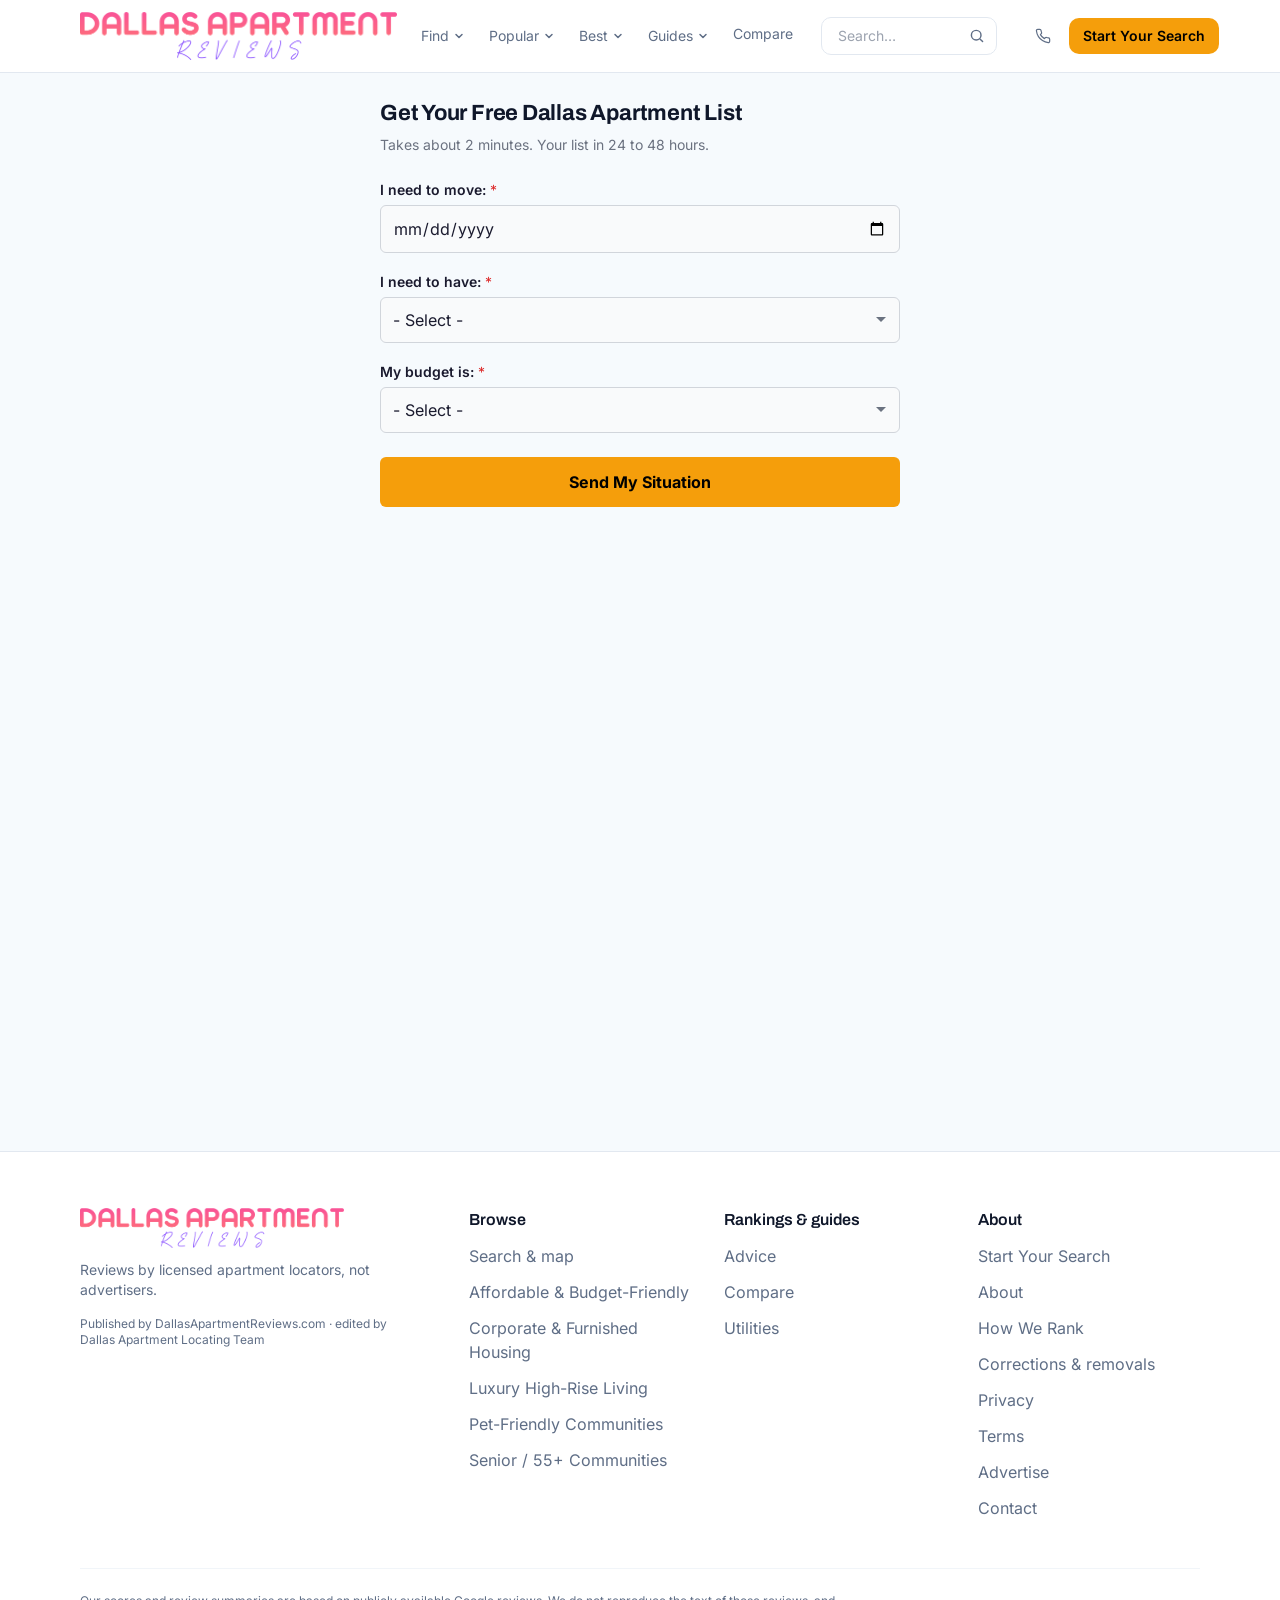
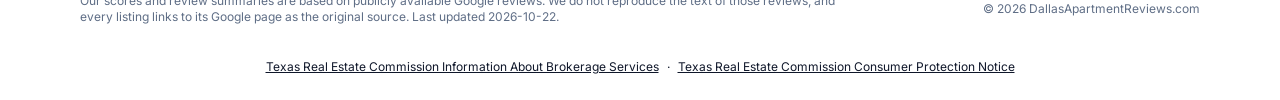
==== commit 1aec8ae1: "Say the form takes about 2 minutes, not 3 steps The sca-dallas form is one page whose questions open" ====
--- a/index.html
+++ b/index.html
@@ -24,7 +24,7 @@
   })();
 </script> <main id="main" class="flex-1 bca"><section class="pt-2 pb-8"><div class="form-wrap">
  <h1 data-form-area-heading>Get Your Free Dallas Apartment List</h1>
- <p class="form-desc">3 quick steps. Your list in 24 to 48 hours.</p>
+ <p class="form-desc">Takes about 2 minutes. Your list in 24 to 48 hours.</p>
  <form id="aptForm" method="POST" action="https://n8n.dentals.targetdial.co/webhook/NewWeb3" novalidate>
  <input type="hidden" name="referredBy" value="BROKER: Spirit Real Estate (TREC# 562021) REALTOR &amp; LOCATOR: the Dallas Apartment Locator Team MEMBER: NATIONAL ASSOCIATION OF APARTMENT LOCATORS. Upon client approval - you will be receiving the lease verification and invoice from Karla Robinson / Spirit Real Estate Group">
  <div class="field" id="field_moveDate">
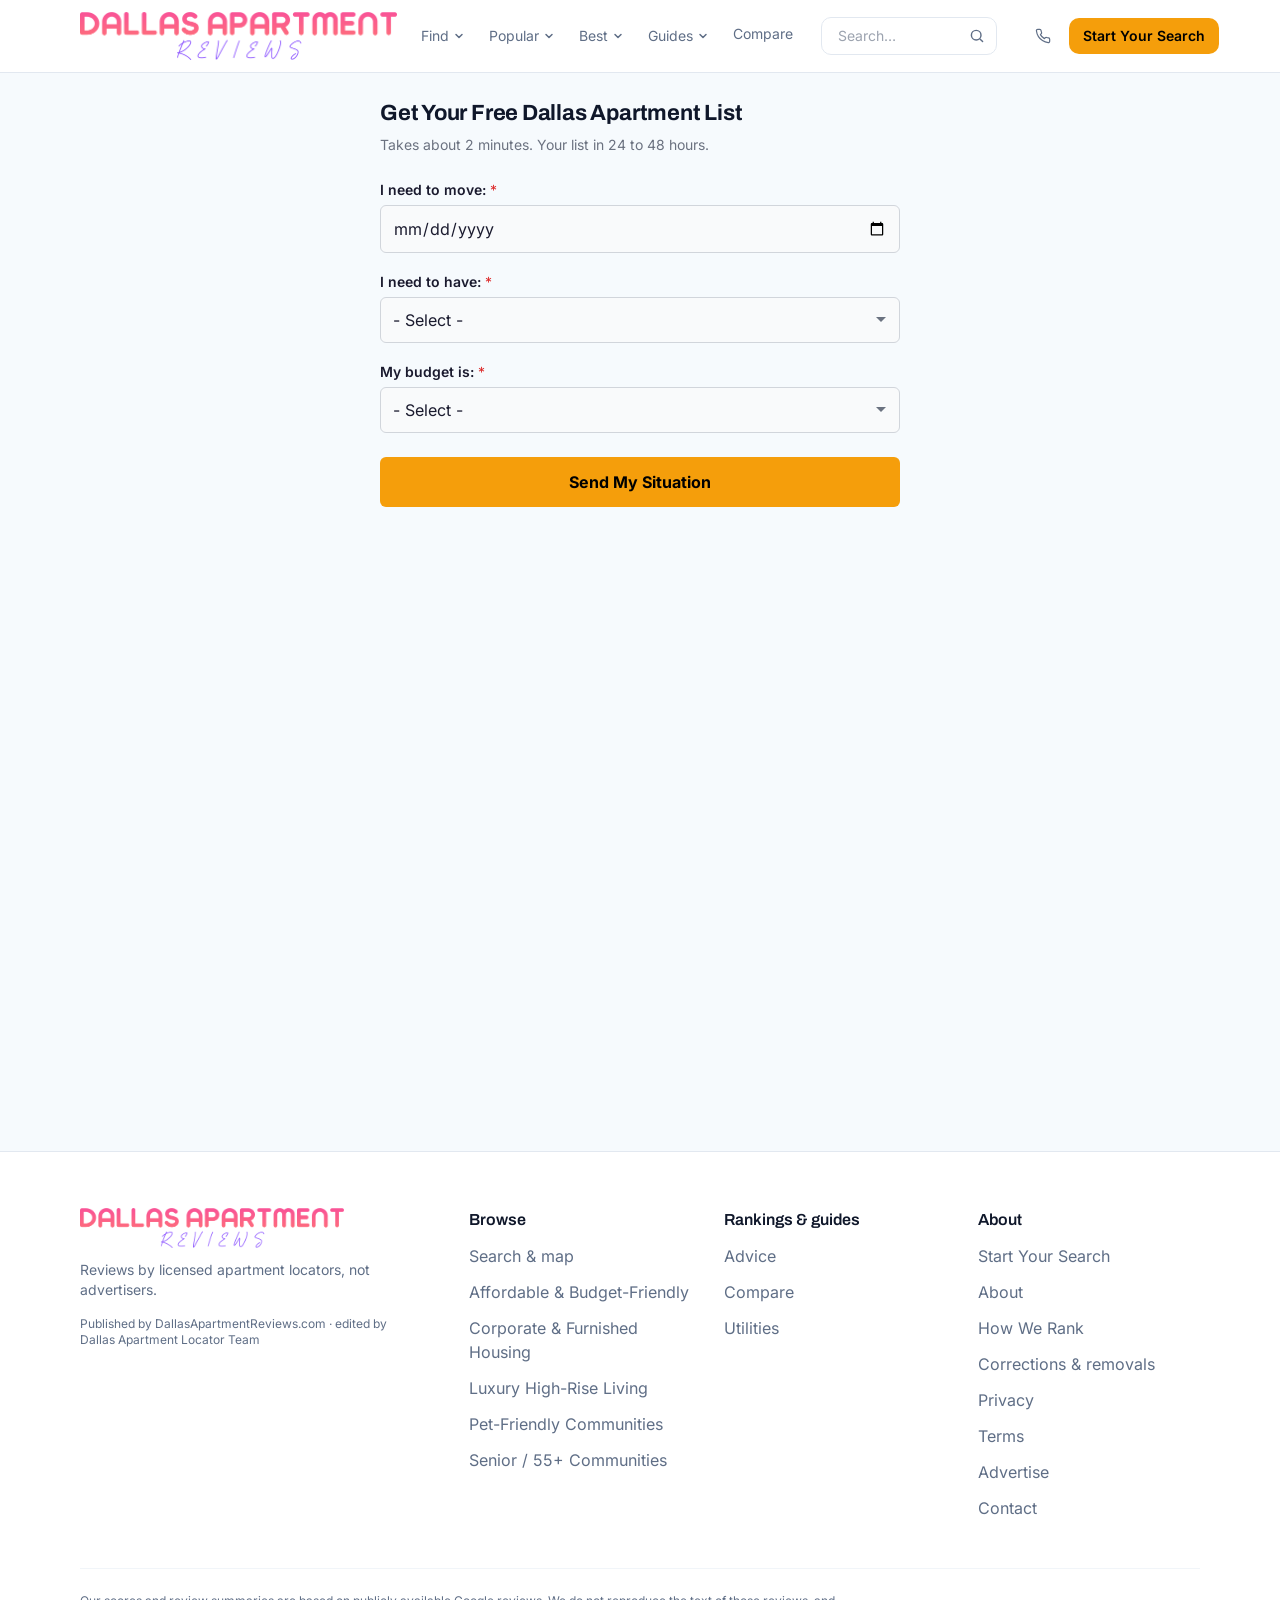
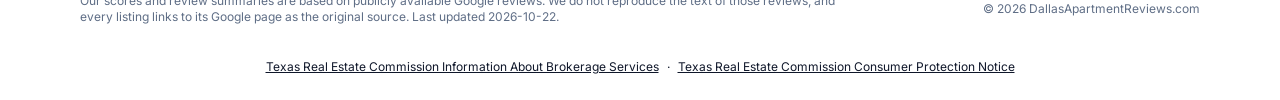
==== commit ecd96170: "Footer byline: edited by Dallas Apartment Locator Team Co-Authored-By: Claude Opus 5.5 <noreply@anth" ====
--- a/index.html
+++ b/index.html
@@ -63,7 +63,7 @@
  <option value="" disabled selected>- Select -</option>
  <option value="I&#x27;m really not sure (I would like to explore my options)">I&#x27;m really not sure (I would like to see my options)</option>
  <option value="Central (Downtown, Deep Ellum, Bishop Arts, Knox / Henderson, Lower Greenville, Oak Lawn, Med District)">Central (Downtown, Deep Ellum, Bishop Arts, Knox / Henderson, Lower Greenville, Oak Lawn, Med District)</option>
- <option value="North (Addison, Carrollton, Frisco, McKinney, Plano, Richardson, The Colony)">North (Addison, Carrollton, Frisco, McKinney, Plano, Richardson, The Colony)</option>
+ <option value="North (Addison, Carrolton, Frisco, McKinney, Plano, Richardson, The Colony)">North (Addison, Carrolton, Frisco, McKinney, Plano, Richardson, The Colony)</option>
  <option value="South (Duncanville, Mansfield, Cedar Hill, DeSoto, Waxahachie, Wilmer )">South (Duncanville, Mansfield, Cedar Hill, DeSoto, Waxahachie, Wilmer )</option>
  <option value="East (Lakewood, Lake Highlands, Garland, Mesquite, Rowlett, Rockwall, Balch Springs, Forney)">East (Lakewood, Lake Highlands, Garland, Mesquite, Rowlett, Rockwall, Balch Springs, Forney)</option>
  <option value="West (Las Colinas, Irving, Trinity Groves, Oak Cliff, Grand Prairie, Cockrell Hill/ Westmoreland Corridor)">West (Las Colinas, Irving, Trinity Groves, Oak Cliff, Grand Prairie, Cockrell Hill/ Westmoreland Corridor)</option>
@@ -87,7 +87,7 @@
  <label class="cb-label"><input type="checkbox" name="neighborhoods[]" value="Not Sure - Need Help"> Not Sure - Need Help</label>
  </div>
  </div>
- <div class="field" id="field_57" data-cond='{&quot;logic&quot;: &quot;any&quot;, &quot;action&quot;: &quot;show&quot;, &quot;rules&quot;: [{&quot;f&quot;: &quot;dallasArea&quot;, &quot;op&quot;: &quot;is&quot;, &quot;v&quot;: &quot;North (Addison, Carrollton, Frisco, McKinney, Plano, Richardson, The Colony)&quot;}]}'>
+ <div class="field" id="field_57" data-cond='{&quot;logic&quot;: &quot;any&quot;, &quot;action&quot;: &quot;show&quot;, &quot;rules&quot;: [{&quot;f&quot;: &quot;dallasArea&quot;, &quot;op&quot;: &quot;is&quot;, &quot;v&quot;: &quot;North (Addison, Carrolton, Frisco, McKinney, Plano, Richardson, The Colony)&quot;}]}'>
  <label>Pick your Northern Dallas neighborhoods (Select up to 4) <span class="req">*</span></label>
  <div class="cb-group">
  <label class="cb-label"><input type="checkbox" name="neighborhoods[]" value="Addison"> Addison</label>
@@ -132,7 +132,7 @@
  <label class="cb-label"><input type="checkbox" name="neighborhoods[]" value="Mesquite"> Mesquite</label>
  <label class="cb-label"><input type="checkbox" name="neighborhoods[]" value="Rowlett"> Rowlett</label>
  <label class="cb-label"><input type="checkbox" name="neighborhoods[]" value="Rockwall"> Rockwall</label>
- <label class="cb-label"><input type="checkbox" name="neighborhoods[]" value="Forney"> Forney</label>
+ <label class="cb-label"><input type="checkbox" name="neighborhoods[]" value="Fourney"> Fourney</label>
  <label class="cb-label"><input type="checkbox" name="neighborhoods[]" value="Balch Springs"> Balch Springs</label>
  <label class="cb-label"><input type="checkbox" name="neighborhoods[]" value="Not Sure Yet - Need Help"> Not Sure Yet - Need Help</label>
  </div>
@@ -141,7 +141,7 @@
  <label>Pick your Western Dallas neighborhoods (Select up to 4) <span class="req">*</span></label>
  <div class="cb-group">
  <label class="cb-label"><input type="checkbox" name="neighborhoods[]" value="Las Colinas / Irving"> Las Colinas / Irving</label>
- <label class="cb-label"><input type="checkbox" name="neighborhoods[]" value="North MacArthur Blvd"> North MacArthur Blvd</label>
+ <label class="cb-label"><input type="checkbox" name="neighborhoods[]" value="North MacArthuer Blvd"> North MacArthuer Blvd</label>
  <label class="cb-label"><input type="checkbox" name="neighborhoods[]" value="Kessler Park / Stevens Park"> Kessler Park / Stevens Park</label>
  <label class="cb-label"><input type="checkbox" name="neighborhoods[]" value="Trinity Groves / Sylvan 30"> Trinity Groves / Sylvan 30</label>
  <label class="cb-label"><input type="checkbox" name="neighborhoods[]" value="Bishop Arts / Oak Cliff (West)"> Bishop Arts / Oak Cliff (West)</label>
@@ -154,7 +154,7 @@
  <label class="cb-label"><input type="checkbox" name="neighborhoods[]" value="Not Sure Yet - Need Help"> Not Sure Yet - Need Help</label>
  </div>
  </div>
- <div class="field" id="field_rentalIssues" data-cond='{&quot;logic&quot;: &quot;any&quot;, &quot;action&quot;: &quot;show&quot;, &quot;rules&quot;: [{&quot;f&quot;: &quot;dallasArea&quot;, &quot;op&quot;: &quot;is&quot;, &quot;v&quot;: &quot;I&#x27;m really not sure (I would like to explore my options)&quot;}, {&quot;f&quot;: &quot;neighborhoods&quot;, &quot;op&quot;: &quot;is&quot;, &quot;v&quot;: &quot;Downtown Dallas&quot;}, {&quot;f&quot;: &quot;neighborhoods&quot;, &quot;op&quot;: &quot;is&quot;, &quot;v&quot;: &quot;Deep Ellum&quot;}, {&quot;f&quot;: &quot;neighborhoods&quot;, &quot;op&quot;: &quot;is&quot;, &quot;v&quot;: &quot;Uptown&quot;}, {&quot;f&quot;: &quot;neighborhoods&quot;, &quot;op&quot;: &quot;is&quot;, &quot;v&quot;: &quot;Victory Park / Design District&quot;}, {&quot;f&quot;: &quot;neighborhoods&quot;, &quot;op&quot;: &quot;is&quot;, &quot;v&quot;: &quot;Near Love Field&quot;}, {&quot;f&quot;: &quot;neighborhoods&quot;, &quot;op&quot;: &quot;is&quot;, &quot;v&quot;: &quot;Near Medical Center&quot;}, {&quot;f&quot;: &quot;neighborhoods&quot;, &quot;op&quot;: &quot;is&quot;, &quot;v&quot;: &quot;Knox / Henderson&quot;}, {&quot;f&quot;: &quot;neighborhoods&quot;, &quot;op&quot;: &quot;is&quot;, &quot;v&quot;: &quot;Greenville&quot;}, {&quot;f&quot;: &quot;neighborhoods&quot;, &quot;op&quot;: &quot;is&quot;, &quot;v&quot;: &quot;Oak Lawn&quot;}, {&quot;f&quot;: &quot;neighborhoods&quot;, &quot;op&quot;: &quot;is&quot;, &quot;v&quot;: &quot;Medical District / Parkland&quot;}, {&quot;f&quot;: &quot;neighborhoods&quot;, &quot;op&quot;: &quot;is&quot;, &quot;v&quot;: &quot;Bishop Arts / North Oak Cliff&quot;}, {&quot;f&quot;: &quot;neighborhoods&quot;, &quot;op&quot;: &quot;is&quot;, &quot;v&quot;: &quot;Kessler&quot;}, {&quot;f&quot;: &quot;neighborhoods&quot;, &quot;op&quot;: &quot;is&quot;, &quot;v&quot;: &quot;Not Sure - Need Help&quot;}, {&quot;f&quot;: &quot;neighborhoods&quot;, &quot;op&quot;: &quot;is&quot;, &quot;v&quot;: &quot;Addison&quot;}, {&quot;f&quot;: &quot;neighborhoods&quot;, &quot;op&quot;: &quot;is&quot;, &quot;v&quot;: &quot;Farmers Branch&quot;}, {&quot;f&quot;: &quot;neighborhoods&quot;, &quot;op&quot;: &quot;is&quot;, &quot;v&quot;: &quot;Carrollton&quot;}, {&quot;f&quot;: &quot;neighborhoods&quot;, &quot;op&quot;: &quot;is&quot;, &quot;v&quot;: &quot;Las Colinas&quot;}, {&quot;f&quot;: &quot;neighborhoods&quot;, &quot;op&quot;: &quot;is&quot;, &quot;v&quot;: &quot;Coppell&quot;}, {&quot;f&quot;: &quot;neighborhoods&quot;, &quot;op&quot;: &quot;is&quot;, &quot;v&quot;: &quot;Near DFW Airport&quot;}, {&quot;f&quot;: &quot;neighborhoods&quot;, &quot;op&quot;: &quot;is&quot;, &quot;v&quot;: &quot;Lewisville&quot;}, {&quot;f&quot;: &quot;neighborhoods&quot;, &quot;op&quot;: &quot;is&quot;, &quot;v&quot;: &quot;The Colony (Grandscape / TopGolf)&quot;}, {&quot;f&quot;: &quot;neighborhoods&quot;, &quot;op&quot;: &quot;is&quot;, &quot;v&quot;: &quot;Frisco (Legacy West / PGA / Stonebriar)&quot;}, {&quot;f&quot;: &quot;neighborhoods&quot;, &quot;op&quot;: &quot;is&quot;, &quot;v&quot;: &quot;Prosper&quot;}, {&quot;f&quot;: &quot;neighborhoods&quot;, &quot;op&quot;: &quot;is&quot;, &quot;v&quot;: &quot;McKinney&quot;}, {&quot;f&quot;: &quot;neighborhoods&quot;, &quot;op&quot;: &quot;is&quot;, &quot;v&quot;: &quot;Allen&quot;}, {&quot;f&quot;: &quot;neighborhoods&quot;, &quot;op&quot;: &quot;is&quot;, &quot;v&quot;: &quot;Plano (Legacy / Downtown / East Plano)&quot;}, {&quot;f&quot;: &quot;neighborhoods&quot;, &quot;op&quot;: &quot;is&quot;, &quot;v&quot;: &quot;Richardson (Telecom Corridor)&quot;}, {&quot;f&quot;: &quot;neighborhoods&quot;, &quot;op&quot;: &quot;is&quot;, &quot;v&quot;: &quot;Far North Dallas&quot;}, {&quot;f&quot;: &quot;neighborhoods&quot;, &quot;op&quot;: &quot;is&quot;, &quot;v&quot;: &quot;Denton&quot;}, {&quot;f&quot;: &quot;neighborhoods&quot;, &quot;op&quot;: &quot;is&quot;, &quot;v&quot;: &quot;Unsure - Need Assistance&quot;}, {&quot;f&quot;: &quot;neighborhoods&quot;, &quot;op&quot;: &quot;is&quot;, &quot;v&quot;: &quot;Duncanville&quot;}, {&quot;f&quot;: &quot;neighborhoods&quot;, &quot;op&quot;: &quot;is&quot;, &quot;v&quot;: &quot;Mansfield&quot;}, {&quot;f&quot;: &quot;neighborhoods&quot;, &quot;op&quot;: &quot;is&quot;, &quot;v&quot;: &quot;Cedar Hill&quot;}, {&quot;f&quot;: &quot;neighborhoods&quot;, &quot;op&quot;: &quot;is&quot;, &quot;v&quot;: &quot;DeSoto&quot;}, {&quot;f&quot;: &quot;neighborhoods&quot;, &quot;op&quot;: &quot;is&quot;, &quot;v&quot;: &quot;Redbird&quot;}, {&quot;f&quot;: &quot;neighborhoods&quot;, &quot;op&quot;: &quot;is&quot;, &quot;v&quot;: &quot;Red Oak&quot;}, {&quot;f&quot;: &quot;neighborhoods&quot;, &quot;op&quot;: &quot;is&quot;, &quot;v&quot;: &quot;Waxahachie&quot;}, {&quot;f&quot;: &quot;neighborhoods&quot;, &quot;op&quot;: &quot;is&quot;, &quot;v&quot;: &quot;Not Sure - Need Assistance&quot;}, {&quot;f&quot;: &quot;neighborhoods&quot;, &quot;op&quot;: &quot;is&quot;, &quot;v&quot;: &quot;Lake Highlands&quot;}, {&quot;f&quot;: &quot;neighborhoods&quot;, &quot;op&quot;: &quot;is&quot;, &quot;v&quot;: &quot;Lakewood / White Rock&quot;}, {&quot;f&quot;: &quot;neighborhoods&quot;, &quot;op&quot;: &quot;is&quot;, &quot;v&quot;: &quot;Garland&quot;}, {&quot;f&quot;: &quot;neighborhoods&quot;, &quot;op&quot;: &quot;is&quot;, &quot;v&quot;: &quot;I-635 / 30 Corridor&quot;}, {&quot;f&quot;: &quot;neighborhoods&quot;, &quot;op&quot;: &quot;is&quot;, &quot;v&quot;: &quot;Mesquite&quot;}, {&quot;f&quot;: &quot;neighborhoods&quot;, &quot;op&quot;: &quot;is&quot;, &quot;v&quot;: &quot;Rowlett&quot;}, {&quot;f&quot;: &quot;neighborhoods&quot;, &quot;op&quot;: &quot;is&quot;, &quot;v&quot;: &quot;Rockwall&quot;}, {&quot;f&quot;: &quot;neighborhoods&quot;, &quot;op&quot;: &quot;is&quot;, &quot;v&quot;: &quot;Forney&quot;}, {&quot;f&quot;: &quot;neighborhoods&quot;, &quot;op&quot;: &quot;is&quot;, &quot;v&quot;: &quot;Balch Springs&quot;}, {&quot;f&quot;: &quot;neighborhoods&quot;, &quot;op&quot;: &quot;is&quot;, &quot;v&quot;: &quot;Not Sure Yet - Need Help&quot;}, {&quot;f&quot;: &quot;neighborhoods&quot;, &quot;op&quot;: &quot;is&quot;, &quot;v&quot;: &quot;Las Colinas / Irving&quot;}, {&quot;f&quot;: &quot;neighborhoods&quot;, &quot;op&quot;: &quot;is&quot;, &quot;v&quot;: &quot;North MacArthur Blvd&quot;}, {&quot;f&quot;: &quot;neighborhoods&quot;, &quot;op&quot;: &quot;is&quot;, &quot;v&quot;: &quot;Kessler Park / Stevens Park&quot;}, {&quot;f&quot;: &quot;neighborhoods&quot;, &quot;op&quot;: &quot;is&quot;, &quot;v&quot;: &quot;Trinity Groves / Sylvan 30&quot;}, {&quot;f&quot;: &quot;neighborhoods&quot;, &quot;op&quot;: &quot;is&quot;, &quot;v&quot;: &quot;Bishop Arts / Oak Cliff (West)&quot;}, {&quot;f&quot;: &quot;neighborhoods&quot;, &quot;op&quot;: &quot;is&quot;, &quot;v&quot;: &quot;Singleton Blvd&quot;}, {&quot;f&quot;: &quot;neighborhoods&quot;, &quot;op&quot;: &quot;is&quot;, &quot;v&quot;: &quot;Cockrell Hill / Westmoreland&quot;}, {&quot;f&quot;: &quot;neighborhoods&quot;, &quot;op&quot;: &quot;is&quot;, &quot;v&quot;: &quot;Grand Prairie&quot;}, {&quot;f&quot;: &quot;neighborhoods&quot;, &quot;op&quot;: &quot;is&quot;, &quot;v&quot;: &quot;Irving&quot;}, {&quot;f&quot;: &quot;neighborhoods&quot;, &quot;op&quot;: &quot;is&quot;, &quot;v&quot;: &quot;HEB Cities&quot;}, {&quot;f&quot;: &quot;neighborhoods&quot;, &quot;op&quot;: &quot;is&quot;, &quot;v&quot;: &quot;Not Sure Yet - Need Help&quot;}]}'>
+ <div class="field" id="field_rentalIssues" data-cond='{&quot;logic&quot;: &quot;any&quot;, &quot;action&quot;: &quot;show&quot;, &quot;rules&quot;: [{&quot;f&quot;: &quot;dallasArea&quot;, &quot;op&quot;: &quot;is&quot;, &quot;v&quot;: &quot;I&#x27;m really not sure (I would like to explore my options)&quot;}, {&quot;f&quot;: &quot;neighborhoods&quot;, &quot;op&quot;: &quot;is&quot;, &quot;v&quot;: &quot;Downtown Dallas&quot;}, {&quot;f&quot;: &quot;neighborhoods&quot;, &quot;op&quot;: &quot;is&quot;, &quot;v&quot;: &quot;Deep Ellum&quot;}, {&quot;f&quot;: &quot;neighborhoods&quot;, &quot;op&quot;: &quot;is&quot;, &quot;v&quot;: &quot;Uptown&quot;}, {&quot;f&quot;: &quot;neighborhoods&quot;, &quot;op&quot;: &quot;is&quot;, &quot;v&quot;: &quot;Victory Park / Design District&quot;}, {&quot;f&quot;: &quot;neighborhoods&quot;, &quot;op&quot;: &quot;is&quot;, &quot;v&quot;: &quot;Near Love Field&quot;}, {&quot;f&quot;: &quot;neighborhoods&quot;, &quot;op&quot;: &quot;is&quot;, &quot;v&quot;: &quot;Near Medical Center&quot;}, {&quot;f&quot;: &quot;neighborhoods&quot;, &quot;op&quot;: &quot;is&quot;, &quot;v&quot;: &quot;Knox / Henderson&quot;}, {&quot;f&quot;: &quot;neighborhoods&quot;, &quot;op&quot;: &quot;is&quot;, &quot;v&quot;: &quot;Greenville&quot;}, {&quot;f&quot;: &quot;neighborhoods&quot;, &quot;op&quot;: &quot;is&quot;, &quot;v&quot;: &quot;Oak Lawn&quot;}, {&quot;f&quot;: &quot;neighborhoods&quot;, &quot;op&quot;: &quot;is&quot;, &quot;v&quot;: &quot;Medical District / Parkland&quot;}, {&quot;f&quot;: &quot;neighborhoods&quot;, &quot;op&quot;: &quot;is&quot;, &quot;v&quot;: &quot;Bishop Arts / North Oak Cliff&quot;}, {&quot;f&quot;: &quot;neighborhoods&quot;, &quot;op&quot;: &quot;is&quot;, &quot;v&quot;: &quot;Kessler&quot;}, {&quot;f&quot;: &quot;neighborhoods&quot;, &quot;op&quot;: &quot;is&quot;, &quot;v&quot;: &quot;Not Sure - Need Help&quot;}, {&quot;f&quot;: &quot;neighborhoods&quot;, &quot;op&quot;: &quot;is&quot;, &quot;v&quot;: &quot;Addison&quot;}, {&quot;f&quot;: &quot;neighborhoods&quot;, &quot;op&quot;: &quot;is&quot;, &quot;v&quot;: &quot;Farmers Branch&quot;}, {&quot;f&quot;: &quot;neighborhoods&quot;, &quot;op&quot;: &quot;is&quot;, &quot;v&quot;: &quot;Carrollton&quot;}, {&quot;f&quot;: &quot;neighborhoods&quot;, &quot;op&quot;: &quot;is&quot;, &quot;v&quot;: &quot;Las Colinas&quot;}, {&quot;f&quot;: &quot;neighborhoods&quot;, &quot;op&quot;: &quot;is&quot;, &quot;v&quot;: &quot;Coppell&quot;}, {&quot;f&quot;: &quot;neighborhoods&quot;, &quot;op&quot;: &quot;is&quot;, &quot;v&quot;: &quot;Near DFW Airport&quot;}, {&quot;f&quot;: &quot;neighborhoods&quot;, &quot;op&quot;: &quot;is&quot;, &quot;v&quot;: &quot;Lewisville&quot;}, {&quot;f&quot;: &quot;neighborhoods&quot;, &quot;op&quot;: &quot;is&quot;, &quot;v&quot;: &quot;The Colony (Grandscape / TopGolf)&quot;}, {&quot;f&quot;: &quot;neighborhoods&quot;, &quot;op&quot;: &quot;is&quot;, &quot;v&quot;: &quot;Frisco (Legacy West / PGA / Stonebriar)&quot;}, {&quot;f&quot;: &quot;neighborhoods&quot;, &quot;op&quot;: &quot;is&quot;, &quot;v&quot;: &quot;Prosper&quot;}, {&quot;f&quot;: &quot;neighborhoods&quot;, &quot;op&quot;: &quot;is&quot;, &quot;v&quot;: &quot;McKinney&quot;}, {&quot;f&quot;: &quot;neighborhoods&quot;, &quot;op&quot;: &quot;is&quot;, &quot;v&quot;: &quot;Allen&quot;}, {&quot;f&quot;: &quot;neighborhoods&quot;, &quot;op&quot;: &quot;is&quot;, &quot;v&quot;: &quot;Plano (Legacy / Downtown / East Plano)&quot;}, {&quot;f&quot;: &quot;neighborhoods&quot;, &quot;op&quot;: &quot;is&quot;, &quot;v&quot;: &quot;Richardson (Telecom Corridor)&quot;}, {&quot;f&quot;: &quot;neighborhoods&quot;, &quot;op&quot;: &quot;is&quot;, &quot;v&quot;: &quot;Far North Dallas&quot;}, {&quot;f&quot;: &quot;neighborhoods&quot;, &quot;op&quot;: &quot;is&quot;, &quot;v&quot;: &quot;Denton&quot;}, {&quot;f&quot;: &quot;neighborhoods&quot;, &quot;op&quot;: &quot;is&quot;, &quot;v&quot;: &quot;Unsure - Need Assistance&quot;}, {&quot;f&quot;: &quot;neighborhoods&quot;, &quot;op&quot;: &quot;is&quot;, &quot;v&quot;: &quot;Duncanville&quot;}, {&quot;f&quot;: &quot;neighborhoods&quot;, &quot;op&quot;: &quot;is&quot;, &quot;v&quot;: &quot;Mansfield&quot;}, {&quot;f&quot;: &quot;neighborhoods&quot;, &quot;op&quot;: &quot;is&quot;, &quot;v&quot;: &quot;Cedar Hill&quot;}, {&quot;f&quot;: &quot;neighborhoods&quot;, &quot;op&quot;: &quot;is&quot;, &quot;v&quot;: &quot;DeSoto&quot;}, {&quot;f&quot;: &quot;neighborhoods&quot;, &quot;op&quot;: &quot;is&quot;, &quot;v&quot;: &quot;Redbird&quot;}, {&quot;f&quot;: &quot;neighborhoods&quot;, &quot;op&quot;: &quot;is&quot;, &quot;v&quot;: &quot;Red Oak&quot;}, {&quot;f&quot;: &quot;neighborhoods&quot;, &quot;op&quot;: &quot;is&quot;, &quot;v&quot;: &quot;Waxahachie&quot;}, {&quot;f&quot;: &quot;neighborhoods&quot;, &quot;op&quot;: &quot;is&quot;, &quot;v&quot;: &quot;Not Sure - Need Assistance&quot;}, {&quot;f&quot;: &quot;neighborhoods&quot;, &quot;op&quot;: &quot;is&quot;, &quot;v&quot;: &quot;Lake Highlands&quot;}, {&quot;f&quot;: &quot;neighborhoods&quot;, &quot;op&quot;: &quot;is&quot;, &quot;v&quot;: &quot;Lakewood / White Rock&quot;}, {&quot;f&quot;: &quot;neighborhoods&quot;, &quot;op&quot;: &quot;is&quot;, &quot;v&quot;: &quot;Garland&quot;}, {&quot;f&quot;: &quot;neighborhoods&quot;, &quot;op&quot;: &quot;is&quot;, &quot;v&quot;: &quot;I-635 / 30 Corridor&quot;}, {&quot;f&quot;: &quot;neighborhoods&quot;, &quot;op&quot;: &quot;is&quot;, &quot;v&quot;: &quot;Mesquite&quot;}, {&quot;f&quot;: &quot;neighborhoods&quot;, &quot;op&quot;: &quot;is&quot;, &quot;v&quot;: &quot;Rowlett&quot;}, {&quot;f&quot;: &quot;neighborhoods&quot;, &quot;op&quot;: &quot;is&quot;, &quot;v&quot;: &quot;Rockwall&quot;}, {&quot;f&quot;: &quot;neighborhoods&quot;, &quot;op&quot;: &quot;is&quot;, &quot;v&quot;: &quot;Fourney&quot;}, {&quot;f&quot;: &quot;neighborhoods&quot;, &quot;op&quot;: &quot;is&quot;, &quot;v&quot;: &quot;Balch Springs&quot;}, {&quot;f&quot;: &quot;neighborhoods&quot;, &quot;op&quot;: &quot;is&quot;, &quot;v&quot;: &quot;Not Sure Yet - Need Help&quot;}, {&quot;f&quot;: &quot;neighborhoods&quot;, &quot;op&quot;: &quot;is&quot;, &quot;v&quot;: &quot;Las Colinas / Irving&quot;}, {&quot;f&quot;: &quot;neighborhoods&quot;, &quot;op&quot;: &quot;is&quot;, &quot;v&quot;: &quot;North MacArthuer Blvd&quot;}, {&quot;f&quot;: &quot;neighborhoods&quot;, &quot;op&quot;: &quot;is&quot;, &quot;v&quot;: &quot;Kessler Park / Stevens Park&quot;}, {&quot;f&quot;: &quot;neighborhoods&quot;, &quot;op&quot;: &quot;is&quot;, &quot;v&quot;: &quot;Trinity Groves / Sylvan 30&quot;}, {&quot;f&quot;: &quot;neighborhoods&quot;, &quot;op&quot;: &quot;is&quot;, &quot;v&quot;: &quot;Bishop Arts / Oak Cliff (West)&quot;}, {&quot;f&quot;: &quot;neighborhoods&quot;, &quot;op&quot;: &quot;is&quot;, &quot;v&quot;: &quot;Singleton Blvd&quot;}, {&quot;f&quot;: &quot;neighborhoods&quot;, &quot;op&quot;: &quot;is&quot;, &quot;v&quot;: &quot;Cockrell Hill / Westmoreland&quot;}, {&quot;f&quot;: &quot;neighborhoods&quot;, &quot;op&quot;: &quot;is&quot;, &quot;v&quot;: &quot;Grand Prairie&quot;}, {&quot;f&quot;: &quot;neighborhoods&quot;, &quot;op&quot;: &quot;is&quot;, &quot;v&quot;: &quot;Irving&quot;}, {&quot;f&quot;: &quot;neighborhoods&quot;, &quot;op&quot;: &quot;is&quot;, &quot;v&quot;: &quot;HEB Cities&quot;}, {&quot;f&quot;: &quot;neighborhoods&quot;, &quot;op&quot;: &quot;is&quot;, &quot;v&quot;: &quot;Not Sure Yet - Need Help&quot;}]}'>
  <label for="rentalIssues">My rental issues are: <span class="req">*</span></label>
  <select name="rentalIssues" id="rentalIssues" required>
  <option value="" disabled selected>- Select -</option>
@@ -230,7 +230,7 @@
  <option value="NOT on a payment plan">NOT on a payment plan</option>
  </select>
  </div>
- <div class="field" id="field_backgroundIssues" data-cond='{&quot;logic&quot;: &quot;any&quot;, &quot;action&quot;: &quot;show&quot;, &quot;rules&quot;: [{&quot;f&quot;: &quot;dallasArea&quot;, &quot;op&quot;: &quot;is&quot;, &quot;v&quot;: &quot;I&#x27;m really not sure (I would like to explore my options)&quot;}, {&quot;f&quot;: &quot;neighborhoods&quot;, &quot;op&quot;: &quot;is&quot;, &quot;v&quot;: &quot;Downtown Dallas&quot;}, {&quot;f&quot;: &quot;neighborhoods&quot;, &quot;op&quot;: &quot;is&quot;, &quot;v&quot;: &quot;Deep Ellum&quot;}, {&quot;f&quot;: &quot;neighborhoods&quot;, &quot;op&quot;: &quot;is&quot;, &quot;v&quot;: &quot;Uptown&quot;}, {&quot;f&quot;: &quot;neighborhoods&quot;, &quot;op&quot;: &quot;is&quot;, &quot;v&quot;: &quot;Victory Park / Design District&quot;}, {&quot;f&quot;: &quot;neighborhoods&quot;, &quot;op&quot;: &quot;is&quot;, &quot;v&quot;: &quot;Near Love Field&quot;}, {&quot;f&quot;: &quot;neighborhoods&quot;, &quot;op&quot;: &quot;is&quot;, &quot;v&quot;: &quot;Near Medical Center&quot;}, {&quot;f&quot;: &quot;neighborhoods&quot;, &quot;op&quot;: &quot;is&quot;, &quot;v&quot;: &quot;Knox / Henderson&quot;}, {&quot;f&quot;: &quot;neighborhoods&quot;, &quot;op&quot;: &quot;is&quot;, &quot;v&quot;: &quot;Greenville&quot;}, {&quot;f&quot;: &quot;neighborhoods&quot;, &quot;op&quot;: &quot;is&quot;, &quot;v&quot;: &quot;Oak Lawn&quot;}, {&quot;f&quot;: &quot;neighborhoods&quot;, &quot;op&quot;: &quot;is&quot;, &quot;v&quot;: &quot;Medical District / Parkland&quot;}, {&quot;f&quot;: &quot;neighborhoods&quot;, &quot;op&quot;: &quot;is&quot;, &quot;v&quot;: &quot;Bishop Arts / North Oak Cliff&quot;}, {&quot;f&quot;: &quot;neighborhoods&quot;, &quot;op&quot;: &quot;is&quot;, &quot;v&quot;: &quot;Kessler&quot;}, {&quot;f&quot;: &quot;neighborhoods&quot;, &quot;op&quot;: &quot;is&quot;, &quot;v&quot;: &quot;Not Sure - Need Help&quot;}, {&quot;f&quot;: &quot;neighborhoods&quot;, &quot;op&quot;: &quot;is&quot;, &quot;v&quot;: &quot;Addison&quot;}, {&quot;f&quot;: &quot;neighborhoods&quot;, &quot;op&quot;: &quot;is&quot;, &quot;v&quot;: &quot;Farmers Branch&quot;}, {&quot;f&quot;: &quot;neighborhoods&quot;, &quot;op&quot;: &quot;is&quot;, &quot;v&quot;: &quot;Carrollton&quot;}, {&quot;f&quot;: &quot;neighborhoods&quot;, &quot;op&quot;: &quot;is&quot;, &quot;v&quot;: &quot;Las Colinas&quot;}, {&quot;f&quot;: &quot;neighborhoods&quot;, &quot;op&quot;: &quot;is&quot;, &quot;v&quot;: &quot;Coppell&quot;}, {&quot;f&quot;: &quot;neighborhoods&quot;, &quot;op&quot;: &quot;is&quot;, &quot;v&quot;: &quot;Near DFW Airport&quot;}, {&quot;f&quot;: &quot;neighborhoods&quot;, &quot;op&quot;: &quot;is&quot;, &quot;v&quot;: &quot;Lewisville&quot;}, {&quot;f&quot;: &quot;neighborhoods&quot;, &quot;op&quot;: &quot;is&quot;, &quot;v&quot;: &quot;The Colony (Grandscape / TopGolf)&quot;}, {&quot;f&quot;: &quot;neighborhoods&quot;, &quot;op&quot;: &quot;is&quot;, &quot;v&quot;: &quot;Frisco (Legacy West / PGA / Stonebriar)&quot;}, {&quot;f&quot;: &quot;neighborhoods&quot;, &quot;op&quot;: &quot;is&quot;, &quot;v&quot;: &quot;Prosper&quot;}, {&quot;f&quot;: &quot;neighborhoods&quot;, &quot;op&quot;: &quot;is&quot;, &quot;v&quot;: &quot;McKinney&quot;}, {&quot;f&quot;: &quot;neighborhoods&quot;, &quot;op&quot;: &quot;is&quot;, &quot;v&quot;: &quot;Allen&quot;}, {&quot;f&quot;: &quot;neighborhoods&quot;, &quot;op&quot;: &quot;is&quot;, &quot;v&quot;: &quot;Plano (Legacy / Downtown / East Plano)&quot;}, {&quot;f&quot;: &quot;neighborhoods&quot;, &quot;op&quot;: &quot;is&quot;, &quot;v&quot;: &quot;Richardson (Telecom Corridor)&quot;}, {&quot;f&quot;: &quot;neighborhoods&quot;, &quot;op&quot;: &quot;is&quot;, &quot;v&quot;: &quot;Far North Dallas&quot;}, {&quot;f&quot;: &quot;neighborhoods&quot;, &quot;op&quot;: &quot;is&quot;, &quot;v&quot;: &quot;Denton&quot;}, {&quot;f&quot;: &quot;neighborhoods&quot;, &quot;op&quot;: &quot;is&quot;, &quot;v&quot;: &quot;Unsure - Need Assistance&quot;}, {&quot;f&quot;: &quot;neighborhoods&quot;, &quot;op&quot;: &quot;is&quot;, &quot;v&quot;: &quot;Duncanville&quot;}, {&quot;f&quot;: &quot;neighborhoods&quot;, &quot;op&quot;: &quot;is&quot;, &quot;v&quot;: &quot;Mansfield&quot;}, {&quot;f&quot;: &quot;neighborhoods&quot;, &quot;op&quot;: &quot;is&quot;, &quot;v&quot;: &quot;Cedar Hill&quot;}, {&quot;f&quot;: &quot;neighborhoods&quot;, &quot;op&quot;: &quot;is&quot;, &quot;v&quot;: &quot;DeSoto&quot;}, {&quot;f&quot;: &quot;neighborhoods&quot;, &quot;op&quot;: &quot;is&quot;, &quot;v&quot;: &quot;Redbird&quot;}, {&quot;f&quot;: &quot;neighborhoods&quot;, &quot;op&quot;: &quot;is&quot;, &quot;v&quot;: &quot;Red Oak&quot;}, {&quot;f&quot;: &quot;neighborhoods&quot;, &quot;op&quot;: &quot;is&quot;, &quot;v&quot;: &quot;Waxahachie&quot;}, {&quot;f&quot;: &quot;neighborhoods&quot;, &quot;op&quot;: &quot;is&quot;, &quot;v&quot;: &quot;Not Sure - Need Assistance&quot;}, {&quot;f&quot;: &quot;neighborhoods&quot;, &quot;op&quot;: &quot;is&quot;, &quot;v&quot;: &quot;Lake Highlands&quot;}, {&quot;f&quot;: &quot;neighborhoods&quot;, &quot;op&quot;: &quot;is&quot;, &quot;v&quot;: &quot;Lakewood / White Rock&quot;}, {&quot;f&quot;: &quot;neighborhoods&quot;, &quot;op&quot;: &quot;is&quot;, &quot;v&quot;: &quot;Garland&quot;}, {&quot;f&quot;: &quot;neighborhoods&quot;, &quot;op&quot;: &quot;is&quot;, &quot;v&quot;: &quot;I-635 / 30 Corridor&quot;}, {&quot;f&quot;: &quot;neighborhoods&quot;, &quot;op&quot;: &quot;is&quot;, &quot;v&quot;: &quot;Mesquite&quot;}, {&quot;f&quot;: &quot;neighborhoods&quot;, &quot;op&quot;: &quot;is&quot;, &quot;v&quot;: &quot;Rowlett&quot;}, {&quot;f&quot;: &quot;neighborhoods&quot;, &quot;op&quot;: &quot;is&quot;, &quot;v&quot;: &quot;Rockwall&quot;}, {&quot;f&quot;: &quot;neighborhoods&quot;, &quot;op&quot;: &quot;is&quot;, &quot;v&quot;: &quot;Forney&quot;}, {&quot;f&quot;: &quot;neighborhoods&quot;, &quot;op&quot;: &quot;is&quot;, &quot;v&quot;: &quot;Balch Springs&quot;}, {&quot;f&quot;: &quot;neighborhoods&quot;, &quot;op&quot;: &quot;is&quot;, &quot;v&quot;: &quot;Not Sure Yet - Need Help&quot;}, {&quot;f&quot;: &quot;neighborhoods&quot;, &quot;op&quot;: &quot;is&quot;, &quot;v&quot;: &quot;Las Colinas / Irving&quot;}, {&quot;f&quot;: &quot;neighborhoods&quot;, &quot;op&quot;: &quot;is&quot;, &quot;v&quot;: &quot;North MacArthur Blvd&quot;}, {&quot;f&quot;: &quot;neighborhoods&quot;, &quot;op&quot;: &quot;is&quot;, &quot;v&quot;: &quot;Kessler Park / Stevens Park&quot;}, {&quot;f&quot;: &quot;neighborhoods&quot;, &quot;op&quot;: &quot;is&quot;, &quot;v&quot;: &quot;Trinity Groves / Sylvan 30&quot;}, {&quot;f&quot;: &quot;neighborhoods&quot;, &quot;op&quot;: &quot;is&quot;, &quot;v&quot;: &quot;Bishop Arts / Oak Cliff (West)&quot;}, {&quot;f&quot;: &quot;neighborhoods&quot;, &quot;op&quot;: &quot;is&quot;, &quot;v&quot;: &quot;Singleton Blvd&quot;}, {&quot;f&quot;: &quot;neighborhoods&quot;, &quot;op&quot;: &quot;is&quot;, &quot;v&quot;: &quot;Cockrell Hill / Westmoreland&quot;}, {&quot;f&quot;: &quot;neighborhoods&quot;, &quot;op&quot;: &quot;is&quot;, &quot;v&quot;: &quot;Grand Prairie&quot;}, {&quot;f&quot;: &quot;neighborhoods&quot;, &quot;op&quot;: &quot;is&quot;, &quot;v&quot;: &quot;Irving&quot;}, {&quot;f&quot;: &quot;neighborhoods&quot;, &quot;op&quot;: &quot;is&quot;, &quot;v&quot;: &quot;HEB Cities&quot;}, {&quot;f&quot;: &quot;neighborhoods&quot;, &quot;op&quot;: &quot;is&quot;, &quot;v&quot;: &quot;Not Sure Yet - Need Help&quot;}]}'>
+ <div class="field" id="field_backgroundIssues" data-cond='{&quot;logic&quot;: &quot;any&quot;, &quot;action&quot;: &quot;show&quot;, &quot;rules&quot;: [{&quot;f&quot;: &quot;dallasArea&quot;, &quot;op&quot;: &quot;is&quot;, &quot;v&quot;: &quot;I&#x27;m really not sure (I would like to explore my options)&quot;}, {&quot;f&quot;: &quot;neighborhoods&quot;, &quot;op&quot;: &quot;is&quot;, &quot;v&quot;: &quot;Downtown Dallas&quot;}, {&quot;f&quot;: &quot;neighborhoods&quot;, &quot;op&quot;: &quot;is&quot;, &quot;v&quot;: &quot;Deep Ellum&quot;}, {&quot;f&quot;: &quot;neighborhoods&quot;, &quot;op&quot;: &quot;is&quot;, &quot;v&quot;: &quot;Uptown&quot;}, {&quot;f&quot;: &quot;neighborhoods&quot;, &quot;op&quot;: &quot;is&quot;, &quot;v&quot;: &quot;Victory Park / Design District&quot;}, {&quot;f&quot;: &quot;neighborhoods&quot;, &quot;op&quot;: &quot;is&quot;, &quot;v&quot;: &quot;Near Love Field&quot;}, {&quot;f&quot;: &quot;neighborhoods&quot;, &quot;op&quot;: &quot;is&quot;, &quot;v&quot;: &quot;Near Medical Center&quot;}, {&quot;f&quot;: &quot;neighborhoods&quot;, &quot;op&quot;: &quot;is&quot;, &quot;v&quot;: &quot;Knox / Henderson&quot;}, {&quot;f&quot;: &quot;neighborhoods&quot;, &quot;op&quot;: &quot;is&quot;, &quot;v&quot;: &quot;Greenville&quot;}, {&quot;f&quot;: &quot;neighborhoods&quot;, &quot;op&quot;: &quot;is&quot;, &quot;v&quot;: &quot;Oak Lawn&quot;}, {&quot;f&quot;: &quot;neighborhoods&quot;, &quot;op&quot;: &quot;is&quot;, &quot;v&quot;: &quot;Medical District / Parkland&quot;}, {&quot;f&quot;: &quot;neighborhoods&quot;, &quot;op&quot;: &quot;is&quot;, &quot;v&quot;: &quot;Bishop Arts / North Oak Cliff&quot;}, {&quot;f&quot;: &quot;neighborhoods&quot;, &quot;op&quot;: &quot;is&quot;, &quot;v&quot;: &quot;Kessler&quot;}, {&quot;f&quot;: &quot;neighborhoods&quot;, &quot;op&quot;: &quot;is&quot;, &quot;v&quot;: &quot;Not Sure - Need Help&quot;}, {&quot;f&quot;: &quot;neighborhoods&quot;, &quot;op&quot;: &quot;is&quot;, &quot;v&quot;: &quot;Addison&quot;}, {&quot;f&quot;: &quot;neighborhoods&quot;, &quot;op&quot;: &quot;is&quot;, &quot;v&quot;: &quot;Farmers Branch&quot;}, {&quot;f&quot;: &quot;neighborhoods&quot;, &quot;op&quot;: &quot;is&quot;, &quot;v&quot;: &quot;Carrollton&quot;}, {&quot;f&quot;: &quot;neighborhoods&quot;, &quot;op&quot;: &quot;is&quot;, &quot;v&quot;: &quot;Las Colinas&quot;}, {&quot;f&quot;: &quot;neighborhoods&quot;, &quot;op&quot;: &quot;is&quot;, &quot;v&quot;: &quot;Coppell&quot;}, {&quot;f&quot;: &quot;neighborhoods&quot;, &quot;op&quot;: &quot;is&quot;, &quot;v&quot;: &quot;Near DFW Airport&quot;}, {&quot;f&quot;: &quot;neighborhoods&quot;, &quot;op&quot;: &quot;is&quot;, &quot;v&quot;: &quot;Lewisville&quot;}, {&quot;f&quot;: &quot;neighborhoods&quot;, &quot;op&quot;: &quot;is&quot;, &quot;v&quot;: &quot;The Colony (Grandscape / TopGolf)&quot;}, {&quot;f&quot;: &quot;neighborhoods&quot;, &quot;op&quot;: &quot;is&quot;, &quot;v&quot;: &quot;Frisco (Legacy West / PGA / Stonebriar)&quot;}, {&quot;f&quot;: &quot;neighborhoods&quot;, &quot;op&quot;: &quot;is&quot;, &quot;v&quot;: &quot;Prosper&quot;}, {&quot;f&quot;: &quot;neighborhoods&quot;, &quot;op&quot;: &quot;is&quot;, &quot;v&quot;: &quot;McKinney&quot;}, {&quot;f&quot;: &quot;neighborhoods&quot;, &quot;op&quot;: &quot;is&quot;, &quot;v&quot;: &quot;Allen&quot;}, {&quot;f&quot;: &quot;neighborhoods&quot;, &quot;op&quot;: &quot;is&quot;, &quot;v&quot;: &quot;Plano (Legacy / Downtown / East Plano)&quot;}, {&quot;f&quot;: &quot;neighborhoods&quot;, &quot;op&quot;: &quot;is&quot;, &quot;v&quot;: &quot;Richardson (Telecom Corridor)&quot;}, {&quot;f&quot;: &quot;neighborhoods&quot;, &quot;op&quot;: &quot;is&quot;, &quot;v&quot;: &quot;Far North Dallas&quot;}, {&quot;f&quot;: &quot;neighborhoods&quot;, &quot;op&quot;: &quot;is&quot;, &quot;v&quot;: &quot;Denton&quot;}, {&quot;f&quot;: &quot;neighborhoods&quot;, &quot;op&quot;: &quot;is&quot;, &quot;v&quot;: &quot;Unsure - Need Assistance&quot;}, {&quot;f&quot;: &quot;neighborhoods&quot;, &quot;op&quot;: &quot;is&quot;, &quot;v&quot;: &quot;Duncanville&quot;}, {&quot;f&quot;: &quot;neighborhoods&quot;, &quot;op&quot;: &quot;is&quot;, &quot;v&quot;: &quot;Mansfield&quot;}, {&quot;f&quot;: &quot;neighborhoods&quot;, &quot;op&quot;: &quot;is&quot;, &quot;v&quot;: &quot;Cedar Hill&quot;}, {&quot;f&quot;: &quot;neighborhoods&quot;, &quot;op&quot;: &quot;is&quot;, &quot;v&quot;: &quot;DeSoto&quot;}, {&quot;f&quot;: &quot;neighborhoods&quot;, &quot;op&quot;: &quot;is&quot;, &quot;v&quot;: &quot;Redbird&quot;}, {&quot;f&quot;: &quot;neighborhoods&quot;, &quot;op&quot;: &quot;is&quot;, &quot;v&quot;: &quot;Red Oak&quot;}, {&quot;f&quot;: &quot;neighborhoods&quot;, &quot;op&quot;: &quot;is&quot;, &quot;v&quot;: &quot;Waxahachie&quot;}, {&quot;f&quot;: &quot;neighborhoods&quot;, &quot;op&quot;: &quot;is&quot;, &quot;v&quot;: &quot;Not Sure - Need Assistance&quot;}, {&quot;f&quot;: &quot;neighborhoods&quot;, &quot;op&quot;: &quot;is&quot;, &quot;v&quot;: &quot;Lake Highlands&quot;}, {&quot;f&quot;: &quot;neighborhoods&quot;, &quot;op&quot;: &quot;is&quot;, &quot;v&quot;: &quot;Lakewood / White Rock&quot;}, {&quot;f&quot;: &quot;neighborhoods&quot;, &quot;op&quot;: &quot;is&quot;, &quot;v&quot;: &quot;Garland&quot;}, {&quot;f&quot;: &quot;neighborhoods&quot;, &quot;op&quot;: &quot;is&quot;, &quot;v&quot;: &quot;I-635 / 30 Corridor&quot;}, {&quot;f&quot;: &quot;neighborhoods&quot;, &quot;op&quot;: &quot;is&quot;, &quot;v&quot;: &quot;Mesquite&quot;}, {&quot;f&quot;: &quot;neighborhoods&quot;, &quot;op&quot;: &quot;is&quot;, &quot;v&quot;: &quot;Rowlett&quot;}, {&quot;f&quot;: &quot;neighborhoods&quot;, &quot;op&quot;: &quot;is&quot;, &quot;v&quot;: &quot;Rockwall&quot;}, {&quot;f&quot;: &quot;neighborhoods&quot;, &quot;op&quot;: &quot;is&quot;, &quot;v&quot;: &quot;Fourney&quot;}, {&quot;f&quot;: &quot;neighborhoods&quot;, &quot;op&quot;: &quot;is&quot;, &quot;v&quot;: &quot;Balch Springs&quot;}, {&quot;f&quot;: &quot;neighborhoods&quot;, &quot;op&quot;: &quot;is&quot;, &quot;v&quot;: &quot;Not Sure Yet - Need Help&quot;}, {&quot;f&quot;: &quot;neighborhoods&quot;, &quot;op&quot;: &quot;is&quot;, &quot;v&quot;: &quot;Las Colinas / Irving&quot;}, {&quot;f&quot;: &quot;neighborhoods&quot;, &quot;op&quot;: &quot;is&quot;, &quot;v&quot;: &quot;North MacArthuer Blvd&quot;}, {&quot;f&quot;: &quot;neighborhoods&quot;, &quot;op&quot;: &quot;is&quot;, &quot;v&quot;: &quot;Kessler Park / Stevens Park&quot;}, {&quot;f&quot;: &quot;neighborhoods&quot;, &quot;op&quot;: &quot;is&quot;, &quot;v&quot;: &quot;Trinity Groves / Sylvan 30&quot;}, {&quot;f&quot;: &quot;neighborhoods&quot;, &quot;op&quot;: &quot;is&quot;, &quot;v&quot;: &quot;Bishop Arts / Oak Cliff (West)&quot;}, {&quot;f&quot;: &quot;neighborhoods&quot;, &quot;op&quot;: &quot;is&quot;, &quot;v&quot;: &quot;Singleton Blvd&quot;}, {&quot;f&quot;: &quot;neighborhoods&quot;, &quot;op&quot;: &quot;is&quot;, &quot;v&quot;: &quot;Cockrell Hill / Westmoreland&quot;}, {&quot;f&quot;: &quot;neighborhoods&quot;, &quot;op&quot;: &quot;is&quot;, &quot;v&quot;: &quot;Grand Prairie&quot;}, {&quot;f&quot;: &quot;neighborhoods&quot;, &quot;op&quot;: &quot;is&quot;, &quot;v&quot;: &quot;Irving&quot;}, {&quot;f&quot;: &quot;neighborhoods&quot;, &quot;op&quot;: &quot;is&quot;, &quot;v&quot;: &quot;HEB Cities&quot;}, {&quot;f&quot;: &quot;neighborhoods&quot;, &quot;op&quot;: &quot;is&quot;, &quot;v&quot;: &quot;Not Sure Yet - Need Help&quot;}]}'>
  <label for="backgroundIssues">My background issues are: <span class="req">*</span></label>
  <select name="backgroundIssues" id="backgroundIssues" required>
  <option value="" disabled selected>- Select -</option>
@@ -259,7 +259,7 @@
  <option value="DUI/DWI">DUI/DWI</option>
  </select>
  </div>
- <div class="field" id="field_creditScore" data-cond='{&quot;logic&quot;: &quot;any&quot;, &quot;action&quot;: &quot;show&quot;, &quot;rules&quot;: [{&quot;f&quot;: &quot;dallasArea&quot;, &quot;op&quot;: &quot;is&quot;, &quot;v&quot;: &quot;I&#x27;m really not sure (I would like to explore my options)&quot;}, {&quot;f&quot;: &quot;neighborhoods&quot;, &quot;op&quot;: &quot;is&quot;, &quot;v&quot;: &quot;Downtown Dallas&quot;}, {&quot;f&quot;: &quot;neighborhoods&quot;, &quot;op&quot;: &quot;is&quot;, &quot;v&quot;: &quot;Deep Ellum&quot;}, {&quot;f&quot;: &quot;neighborhoods&quot;, &quot;op&quot;: &quot;is&quot;, &quot;v&quot;: &quot;Uptown&quot;}, {&quot;f&quot;: &quot;neighborhoods&quot;, &quot;op&quot;: &quot;is&quot;, &quot;v&quot;: &quot;Victory Park / Design District&quot;}, {&quot;f&quot;: &quot;neighborhoods&quot;, &quot;op&quot;: &quot;is&quot;, &quot;v&quot;: &quot;Near Love Field&quot;}, {&quot;f&quot;: &quot;neighborhoods&quot;, &quot;op&quot;: &quot;is&quot;, &quot;v&quot;: &quot;Near Medical Center&quot;}, {&quot;f&quot;: &quot;neighborhoods&quot;, &quot;op&quot;: &quot;is&quot;, &quot;v&quot;: &quot;Knox / Henderson&quot;}, {&quot;f&quot;: &quot;neighborhoods&quot;, &quot;op&quot;: &quot;is&quot;, &quot;v&quot;: &quot;Greenville&quot;}, {&quot;f&quot;: &quot;neighborhoods&quot;, &quot;op&quot;: &quot;is&quot;, &quot;v&quot;: &quot;Oak Lawn&quot;}, {&quot;f&quot;: &quot;neighborhoods&quot;, &quot;op&quot;: &quot;is&quot;, &quot;v&quot;: &quot;Medical District / Parkland&quot;}, {&quot;f&quot;: &quot;neighborhoods&quot;, &quot;op&quot;: &quot;is&quot;, &quot;v&quot;: &quot;Bishop Arts / North Oak Cliff&quot;}, {&quot;f&quot;: &quot;neighborhoods&quot;, &quot;op&quot;: &quot;is&quot;, &quot;v&quot;: &quot;Kessler&quot;}, {&quot;f&quot;: &quot;neighborhoods&quot;, &quot;op&quot;: &quot;is&quot;, &quot;v&quot;: &quot;Not Sure - Need Help&quot;}, {&quot;f&quot;: &quot;neighborhoods&quot;, &quot;op&quot;: &quot;is&quot;, &quot;v&quot;: &quot;Addison&quot;}, {&quot;f&quot;: &quot;neighborhoods&quot;, &quot;op&quot;: &quot;is&quot;, &quot;v&quot;: &quot;Farmers Branch&quot;}, {&quot;f&quot;: &quot;neighborhoods&quot;, &quot;op&quot;: &quot;is&quot;, &quot;v&quot;: &quot;Carrollton&quot;}, {&quot;f&quot;: &quot;neighborhoods&quot;, &quot;op&quot;: &quot;is&quot;, &quot;v&quot;: &quot;Las Colinas&quot;}, {&quot;f&quot;: &quot;neighborhoods&quot;, &quot;op&quot;: &quot;is&quot;, &quot;v&quot;: &quot;Coppell&quot;}, {&quot;f&quot;: &quot;neighborhoods&quot;, &quot;op&quot;: &quot;is&quot;, &quot;v&quot;: &quot;Near DFW Airport&quot;}, {&quot;f&quot;: &quot;neighborhoods&quot;, &quot;op&quot;: &quot;is&quot;, &quot;v&quot;: &quot;Lewisville&quot;}, {&quot;f&quot;: &quot;neighborhoods&quot;, &quot;op&quot;: &quot;is&quot;, &quot;v&quot;: &quot;The Colony (Grandscape / TopGolf)&quot;}, {&quot;f&quot;: &quot;neighborhoods&quot;, &quot;op&quot;: &quot;is&quot;, &quot;v&quot;: &quot;Frisco (Legacy West / PGA / Stonebriar)&quot;}, {&quot;f&quot;: &quot;neighborhoods&quot;, &quot;op&quot;: &quot;is&quot;, &quot;v&quot;: &quot;Prosper&quot;}, {&quot;f&quot;: &quot;neighborhoods&quot;, &quot;op&quot;: &quot;is&quot;, &quot;v&quot;: &quot;McKinney&quot;}, {&quot;f&quot;: &quot;neighborhoods&quot;, &quot;op&quot;: &quot;is&quot;, &quot;v&quot;: &quot;Allen&quot;}, {&quot;f&quot;: &quot;neighborhoods&quot;, &quot;op&quot;: &quot;is&quot;, &quot;v&quot;: &quot;Plano (Legacy / Downtown / East Plano)&quot;}, {&quot;f&quot;: &quot;neighborhoods&quot;, &quot;op&quot;: &quot;is&quot;, &quot;v&quot;: &quot;Richardson (Telecom Corridor)&quot;}, {&quot;f&quot;: &quot;neighborhoods&quot;, &quot;op&quot;: &quot;is&quot;, &quot;v&quot;: &quot;Far North Dallas&quot;}, {&quot;f&quot;: &quot;neighborhoods&quot;, &quot;op&quot;: &quot;is&quot;, &quot;v&quot;: &quot;Denton&quot;}, {&quot;f&quot;: &quot;neighborhoods&quot;, &quot;op&quot;: &quot;is&quot;, &quot;v&quot;: &quot;Unsure - Need Assistance&quot;}, {&quot;f&quot;: &quot;neighborhoods&quot;, &quot;op&quot;: &quot;is&quot;, &quot;v&quot;: &quot;Duncanville&quot;}, {&quot;f&quot;: &quot;neighborhoods&quot;, &quot;op&quot;: &quot;is&quot;, &quot;v&quot;: &quot;Mansfield&quot;}, {&quot;f&quot;: &quot;neighborhoods&quot;, &quot;op&quot;: &quot;is&quot;, &quot;v&quot;: &quot;Cedar Hill&quot;}, {&quot;f&quot;: &quot;neighborhoods&quot;, &quot;op&quot;: &quot;is&quot;, &quot;v&quot;: &quot;DeSoto&quot;}, {&quot;f&quot;: &quot;neighborhoods&quot;, &quot;op&quot;: &quot;is&quot;, &quot;v&quot;: &quot;Redbird&quot;}, {&quot;f&quot;: &quot;neighborhoods&quot;, &quot;op&quot;: &quot;is&quot;, &quot;v&quot;: &quot;Red Oak&quot;}, {&quot;f&quot;: &quot;neighborhoods&quot;, &quot;op&quot;: &quot;is&quot;, &quot;v&quot;: &quot;Waxahachie&quot;}, {&quot;f&quot;: &quot;neighborhoods&quot;, &quot;op&quot;: &quot;is&quot;, &quot;v&quot;: &quot;Not Sure - Need Assistance&quot;}, {&quot;f&quot;: &quot;neighborhoods&quot;, &quot;op&quot;: &quot;is&quot;, &quot;v&quot;: &quot;Lake Highlands&quot;}, {&quot;f&quot;: &quot;neighborhoods&quot;, &quot;op&quot;: &quot;is&quot;, &quot;v&quot;: &quot;Lakewood / White Rock&quot;}, {&quot;f&quot;: &quot;neighborhoods&quot;, &quot;op&quot;: &quot;is&quot;, &quot;v&quot;: &quot;Garland&quot;}, {&quot;f&quot;: &quot;neighborhoods&quot;, &quot;op&quot;: &quot;is&quot;, &quot;v&quot;: &quot;I-635 / 30 Corridor&quot;}, {&quot;f&quot;: &quot;neighborhoods&quot;, &quot;op&quot;: &quot;is&quot;, &quot;v&quot;: &quot;Mesquite&quot;}, {&quot;f&quot;: &quot;neighborhoods&quot;, &quot;op&quot;: &quot;is&quot;, &quot;v&quot;: &quot;Rowlett&quot;}, {&quot;f&quot;: &quot;neighborhoods&quot;, &quot;op&quot;: &quot;is&quot;, &quot;v&quot;: &quot;Rockwall&quot;}, {&quot;f&quot;: &quot;neighborhoods&quot;, &quot;op&quot;: &quot;is&quot;, &quot;v&quot;: &quot;Forney&quot;}, {&quot;f&quot;: &quot;neighborhoods&quot;, &quot;op&quot;: &quot;is&quot;, &quot;v&quot;: &quot;Balch Springs&quot;}, {&quot;f&quot;: &quot;neighborhoods&quot;, &quot;op&quot;: &quot;is&quot;, &quot;v&quot;: &quot;Not Sure Yet - Need Help&quot;}, {&quot;f&quot;: &quot;neighborhoods&quot;, &quot;op&quot;: &quot;is&quot;, &quot;v&quot;: &quot;Las Colinas / Irving&quot;}, {&quot;f&quot;: &quot;neighborhoods&quot;, &quot;op&quot;: &quot;is&quot;, &quot;v&quot;: &quot;North MacArthur Blvd&quot;}, {&quot;f&quot;: &quot;neighborhoods&quot;, &quot;op&quot;: &quot;is&quot;, &quot;v&quot;: &quot;Kessler Park / Stevens Park&quot;}, {&quot;f&quot;: &quot;neighborhoods&quot;, &quot;op&quot;: &quot;is&quot;, &quot;v&quot;: &quot;Trinity Groves / Sylvan 30&quot;}, {&quot;f&quot;: &quot;neighborhoods&quot;, &quot;op&quot;: &quot;is&quot;, &quot;v&quot;: &quot;Bishop Arts / Oak Cliff (West)&quot;}, {&quot;f&quot;: &quot;neighborhoods&quot;, &quot;op&quot;: &quot;is&quot;, &quot;v&quot;: &quot;Singleton Blvd&quot;}, {&quot;f&quot;: &quot;neighborhoods&quot;, &quot;op&quot;: &quot;is&quot;, &quot;v&quot;: &quot;Cockrell Hill / Westmoreland&quot;}, {&quot;f&quot;: &quot;neighborhoods&quot;, &quot;op&quot;: &quot;is&quot;, &quot;v&quot;: &quot;Grand Prairie&quot;}, {&quot;f&quot;: &quot;neighborhoods&quot;, &quot;op&quot;: &quot;is&quot;, &quot;v&quot;: &quot;Irving&quot;}, {&quot;f&quot;: &quot;neighborhoods&quot;, &quot;op&quot;: &quot;is&quot;, &quot;v&quot;: &quot;HEB Cities&quot;}, {&quot;f&quot;: &quot;neighborhoods&quot;, &quot;op&quot;: &quot;is&quot;, &quot;v&quot;: &quot;Not Sure Yet - Need Help&quot;}]}'>
+ <div class="field" id="field_creditScore" data-cond='{&quot;logic&quot;: &quot;any&quot;, &quot;action&quot;: &quot;show&quot;, &quot;rules&quot;: [{&quot;f&quot;: &quot;dallasArea&quot;, &quot;op&quot;: &quot;is&quot;, &quot;v&quot;: &quot;I&#x27;m really not sure (I would like to explore my options)&quot;}, {&quot;f&quot;: &quot;neighborhoods&quot;, &quot;op&quot;: &quot;is&quot;, &quot;v&quot;: &quot;Downtown Dallas&quot;}, {&quot;f&quot;: &quot;neighborhoods&quot;, &quot;op&quot;: &quot;is&quot;, &quot;v&quot;: &quot;Deep Ellum&quot;}, {&quot;f&quot;: &quot;neighborhoods&quot;, &quot;op&quot;: &quot;is&quot;, &quot;v&quot;: &quot;Uptown&quot;}, {&quot;f&quot;: &quot;neighborhoods&quot;, &quot;op&quot;: &quot;is&quot;, &quot;v&quot;: &quot;Victory Park / Design District&quot;}, {&quot;f&quot;: &quot;neighborhoods&quot;, &quot;op&quot;: &quot;is&quot;, &quot;v&quot;: &quot;Near Love Field&quot;}, {&quot;f&quot;: &quot;neighborhoods&quot;, &quot;op&quot;: &quot;is&quot;, &quot;v&quot;: &quot;Near Medical Center&quot;}, {&quot;f&quot;: &quot;neighborhoods&quot;, &quot;op&quot;: &quot;is&quot;, &quot;v&quot;: &quot;Knox / Henderson&quot;}, {&quot;f&quot;: &quot;neighborhoods&quot;, &quot;op&quot;: &quot;is&quot;, &quot;v&quot;: &quot;Greenville&quot;}, {&quot;f&quot;: &quot;neighborhoods&quot;, &quot;op&quot;: &quot;is&quot;, &quot;v&quot;: &quot;Oak Lawn&quot;}, {&quot;f&quot;: &quot;neighborhoods&quot;, &quot;op&quot;: &quot;is&quot;, &quot;v&quot;: &quot;Medical District / Parkland&quot;}, {&quot;f&quot;: &quot;neighborhoods&quot;, &quot;op&quot;: &quot;is&quot;, &quot;v&quot;: &quot;Bishop Arts / North Oak Cliff&quot;}, {&quot;f&quot;: &quot;neighborhoods&quot;, &quot;op&quot;: &quot;is&quot;, &quot;v&quot;: &quot;Kessler&quot;}, {&quot;f&quot;: &quot;neighborhoods&quot;, &quot;op&quot;: &quot;is&quot;, &quot;v&quot;: &quot;Not Sure - Need Help&quot;}, {&quot;f&quot;: &quot;neighborhoods&quot;, &quot;op&quot;: &quot;is&quot;, &quot;v&quot;: &quot;Addison&quot;}, {&quot;f&quot;: &quot;neighborhoods&quot;, &quot;op&quot;: &quot;is&quot;, &quot;v&quot;: &quot;Farmers Branch&quot;}, {&quot;f&quot;: &quot;neighborhoods&quot;, &quot;op&quot;: &quot;is&quot;, &quot;v&quot;: &quot;Carrollton&quot;}, {&quot;f&quot;: &quot;neighborhoods&quot;, &quot;op&quot;: &quot;is&quot;, &quot;v&quot;: &quot;Las Colinas&quot;}, {&quot;f&quot;: &quot;neighborhoods&quot;, &quot;op&quot;: &quot;is&quot;, &quot;v&quot;: &quot;Coppell&quot;}, {&quot;f&quot;: &quot;neighborhoods&quot;, &quot;op&quot;: &quot;is&quot;, &quot;v&quot;: &quot;Near DFW Airport&quot;}, {&quot;f&quot;: &quot;neighborhoods&quot;, &quot;op&quot;: &quot;is&quot;, &quot;v&quot;: &quot;Lewisville&quot;}, {&quot;f&quot;: &quot;neighborhoods&quot;, &quot;op&quot;: &quot;is&quot;, &quot;v&quot;: &quot;The Colony (Grandscape / TopGolf)&quot;}, {&quot;f&quot;: &quot;neighborhoods&quot;, &quot;op&quot;: &quot;is&quot;, &quot;v&quot;: &quot;Frisco (Legacy West / PGA / Stonebriar)&quot;}, {&quot;f&quot;: &quot;neighborhoods&quot;, &quot;op&quot;: &quot;is&quot;, &quot;v&quot;: &quot;Prosper&quot;}, {&quot;f&quot;: &quot;neighborhoods&quot;, &quot;op&quot;: &quot;is&quot;, &quot;v&quot;: &quot;McKinney&quot;}, {&quot;f&quot;: &quot;neighborhoods&quot;, &quot;op&quot;: &quot;is&quot;, &quot;v&quot;: &quot;Allen&quot;}, {&quot;f&quot;: &quot;neighborhoods&quot;, &quot;op&quot;: &quot;is&quot;, &quot;v&quot;: &quot;Plano (Legacy / Downtown / East Plano)&quot;}, {&quot;f&quot;: &quot;neighborhoods&quot;, &quot;op&quot;: &quot;is&quot;, &quot;v&quot;: &quot;Richardson (Telecom Corridor)&quot;}, {&quot;f&quot;: &quot;neighborhoods&quot;, &quot;op&quot;: &quot;is&quot;, &quot;v&quot;: &quot;Far North Dallas&quot;}, {&quot;f&quot;: &quot;neighborhoods&quot;, &quot;op&quot;: &quot;is&quot;, &quot;v&quot;: &quot;Denton&quot;}, {&quot;f&quot;: &quot;neighborhoods&quot;, &quot;op&quot;: &quot;is&quot;, &quot;v&quot;: &quot;Unsure - Need Assistance&quot;}, {&quot;f&quot;: &quot;neighborhoods&quot;, &quot;op&quot;: &quot;is&quot;, &quot;v&quot;: &quot;Duncanville&quot;}, {&quot;f&quot;: &quot;neighborhoods&quot;, &quot;op&quot;: &quot;is&quot;, &quot;v&quot;: &quot;Mansfield&quot;}, {&quot;f&quot;: &quot;neighborhoods&quot;, &quot;op&quot;: &quot;is&quot;, &quot;v&quot;: &quot;Cedar Hill&quot;}, {&quot;f&quot;: &quot;neighborhoods&quot;, &quot;op&quot;: &quot;is&quot;, &quot;v&quot;: &quot;DeSoto&quot;}, {&quot;f&quot;: &quot;neighborhoods&quot;, &quot;op&quot;: &quot;is&quot;, &quot;v&quot;: &quot;Redbird&quot;}, {&quot;f&quot;: &quot;neighborhoods&quot;, &quot;op&quot;: &quot;is&quot;, &quot;v&quot;: &quot;Red Oak&quot;}, {&quot;f&quot;: &quot;neighborhoods&quot;, &quot;op&quot;: &quot;is&quot;, &quot;v&quot;: &quot;Waxahachie&quot;}, {&quot;f&quot;: &quot;neighborhoods&quot;, &quot;op&quot;: &quot;is&quot;, &quot;v&quot;: &quot;Not Sure - Need Assistance&quot;}, {&quot;f&quot;: &quot;neighborhoods&quot;, &quot;op&quot;: &quot;is&quot;, &quot;v&quot;: &quot;Lake Highlands&quot;}, {&quot;f&quot;: &quot;neighborhoods&quot;, &quot;op&quot;: &quot;is&quot;, &quot;v&quot;: &quot;Lakewood / White Rock&quot;}, {&quot;f&quot;: &quot;neighborhoods&quot;, &quot;op&quot;: &quot;is&quot;, &quot;v&quot;: &quot;Garland&quot;}, {&quot;f&quot;: &quot;neighborhoods&quot;, &quot;op&quot;: &quot;is&quot;, &quot;v&quot;: &quot;I-635 / 30 Corridor&quot;}, {&quot;f&quot;: &quot;neighborhoods&quot;, &quot;op&quot;: &quot;is&quot;, &quot;v&quot;: &quot;Mesquite&quot;}, {&quot;f&quot;: &quot;neighborhoods&quot;, &quot;op&quot;: &quot;is&quot;, &quot;v&quot;: &quot;Rowlett&quot;}, {&quot;f&quot;: &quot;neighborhoods&quot;, &quot;op&quot;: &quot;is&quot;, &quot;v&quot;: &quot;Rockwall&quot;}, {&quot;f&quot;: &quot;neighborhoods&quot;, &quot;op&quot;: &quot;is&quot;, &quot;v&quot;: &quot;Fourney&quot;}, {&quot;f&quot;: &quot;neighborhoods&quot;, &quot;op&quot;: &quot;is&quot;, &quot;v&quot;: &quot;Balch Springs&quot;}, {&quot;f&quot;: &quot;neighborhoods&quot;, &quot;op&quot;: &quot;is&quot;, &quot;v&quot;: &quot;Not Sure Yet - Need Help&quot;}, {&quot;f&quot;: &quot;neighborhoods&quot;, &quot;op&quot;: &quot;is&quot;, &quot;v&quot;: &quot;Las Colinas / Irving&quot;}, {&quot;f&quot;: &quot;neighborhoods&quot;, &quot;op&quot;: &quot;is&quot;, &quot;v&quot;: &quot;North MacArthuer Blvd&quot;}, {&quot;f&quot;: &quot;neighborhoods&quot;, &quot;op&quot;: &quot;is&quot;, &quot;v&quot;: &quot;Kessler Park / Stevens Park&quot;}, {&quot;f&quot;: &quot;neighborhoods&quot;, &quot;op&quot;: &quot;is&quot;, &quot;v&quot;: &quot;Trinity Groves / Sylvan 30&quot;}, {&quot;f&quot;: &quot;neighborhoods&quot;, &quot;op&quot;: &quot;is&quot;, &quot;v&quot;: &quot;Bishop Arts / Oak Cliff (West)&quot;}, {&quot;f&quot;: &quot;neighborhoods&quot;, &quot;op&quot;: &quot;is&quot;, &quot;v&quot;: &quot;Singleton Blvd&quot;}, {&quot;f&quot;: &quot;neighborhoods&quot;, &quot;op&quot;: &quot;is&quot;, &quot;v&quot;: &quot;Cockrell Hill / Westmoreland&quot;}, {&quot;f&quot;: &quot;neighborhoods&quot;, &quot;op&quot;: &quot;is&quot;, &quot;v&quot;: &quot;Grand Prairie&quot;}, {&quot;f&quot;: &quot;neighborhoods&quot;, &quot;op&quot;: &quot;is&quot;, &quot;v&quot;: &quot;Irving&quot;}, {&quot;f&quot;: &quot;neighborhoods&quot;, &quot;op&quot;: &quot;is&quot;, &quot;v&quot;: &quot;HEB Cities&quot;}, {&quot;f&quot;: &quot;neighborhoods&quot;, &quot;op&quot;: &quot;is&quot;, &quot;v&quot;: &quot;Not Sure Yet - Need Help&quot;}]}'>
  <label for="creditScore">My credit history is: <span class="req">*</span></label>
  <select name="creditScore" id="creditScore" required>
  <option value="" disabled selected>- Select -</option>
@@ -589,7 +589,7 @@
   });
 })();
 </script></section><div data-intake-footer-spacer aria-hidden="true" style="height:clamp(360px,60vh,720px);background:transparent"></div></main>  <footer class="mt-16 border-t border-outline bg-surface-container"> <div class="mx-auto max-w-6xl px-4 pt-14 pb-8"> <div class="grid gap-12 md:grid-cols-12">  <div class="md:col-span-4"> <img src="/images/brand/logo.png" alt="Dallas Apartment Reviews Directory" class="mb-3 h-10 w-auto" loading="lazy"> <p class="max-w-sm text-sm text-on-surface-variant">Reviews by licensed apartment locators, not advertisers.</p> <p class="mt-4 text-xs text-on-surface-variant">
-Published by <a class="hover:text-primary-600" href="https://dallasapartmentreviews.com" rel="publisher">DallasApartmentReviews.com</a>  &middot; edited by Dallas Apartment Locating Team </p>  </div>  <div class="grid grid-cols-2 gap-8 sm:grid-cols-3 md:col-span-8"> <div class="flex flex-col gap-3"> <span class="font-heading font-semibold text-on-surface">Browse</span> <a class="text-on-surface-variant hover:text-primary-600 transition-colors" href="https://dallasapartmentreviews.com/browse/">Search &amp; map</a> <a class="text-on-surface-variant hover:text-primary-600 transition-colors" href="https://dallasapartmentreviews.com/category/affordable-value/">Affordable &amp; Budget-Friendly</a><a class="text-on-surface-variant hover:text-primary-600 transition-colors" href="https://dallasapartmentreviews.com/category/corporate-furnished/">Corporate &amp; Furnished Housing</a><a class="text-on-surface-variant hover:text-primary-600 transition-colors" href="https://dallasapartmentreviews.com/category/luxury-high-rise/">Luxury High-Rise Living</a><a class="text-on-surface-variant hover:text-primary-600 transition-colors" href="https://dallasapartmentreviews.com/category/pet-friendly/">Pet-Friendly Communities</a><a class="text-on-surface-variant hover:text-primary-600 transition-colors" href="https://dallasapartmentreviews.com/category/senior-55-plus/">Senior / 55+ Communities</a> </div> <div class="flex flex-col gap-3"> <span class="font-heading font-semibold text-on-surface">Rankings &amp; guides</span>  <a class="text-on-surface-variant hover:text-primary-600 transition-colors" href="https://dallasapartmentreviews.com/guide/">Advice</a> <a class="text-on-surface-variant hover:text-primary-600 transition-colors" href="https://dallasapartmentreviews.com/compare/">Compare</a> <a class="text-on-surface-variant hover:text-primary-600 transition-colors" href="https://dallasapartmentreviews.com/tools/">Utilities</a> </div> <div class="flex flex-col gap-3"> <span class="font-heading font-semibold text-on-surface">About</span> <a class="text-on-surface-variant hover:text-primary-600 transition-colors" href="/">Start Your Search</a> <a class="text-on-surface-variant hover:text-primary-600 transition-colors" href="https://dallasapartmentreviews.com/about/">About</a>  <a class="text-on-surface-variant hover:text-primary-600 transition-colors" href="https://dallasapartmentreviews.com/how-we-rank/">How We Rank</a> <a class="text-on-surface-variant hover:text-primary-600 transition-colors" href="https://dallasapartmentreviews.com/listing-policy/">Corrections &amp; removals</a> <a class="text-on-surface-variant hover:text-primary-600 transition-colors" href="https://dallasapartmentreviews.com/privacy/">Privacy</a> <a class="text-on-surface-variant hover:text-primary-600 transition-colors" href="https://dallasapartmentreviews.com/terms/">Terms</a> <a class="text-on-surface-variant hover:text-primary-600 transition-colors" href="https://dallasapartmentreviews.com/advertise/">Advertise</a> <a class="text-on-surface-variant hover:text-primary-600 transition-colors" href="https://dallasapartmentreviews.com/contact/">Contact</a> </div> </div> </div>  <div class="mt-12 flex flex-col gap-3 border-t border-outline-variant pt-6 text-xs text-on-surface-variant sm:flex-row sm:items-center sm:justify-between"> <p class="max-w-3xl"> Our scores and review summaries are based on publicly available Google reviews. We do not reproduce the text of those reviews, and every listing links to its Google page as the original source. Last updated 2026-10-22.
+Published by <a class="hover:text-primary-600" href="https://dallasapartmentreviews.com" rel="publisher">DallasApartmentReviews.com</a>  &middot; edited by Dallas Apartment Locator Team </p>  </div>  <div class="grid grid-cols-2 gap-8 sm:grid-cols-3 md:col-span-8"> <div class="flex flex-col gap-3"> <span class="font-heading font-semibold text-on-surface">Browse</span> <a class="text-on-surface-variant hover:text-primary-600 transition-colors" href="https://dallasapartmentreviews.com/browse/">Search &amp; map</a> <a class="text-on-surface-variant hover:text-primary-600 transition-colors" href="https://dallasapartmentreviews.com/category/affordable-value/">Affordable &amp; Budget-Friendly</a><a class="text-on-surface-variant hover:text-primary-600 transition-colors" href="https://dallasapartmentreviews.com/category/corporate-furnished/">Corporate &amp; Furnished Housing</a><a class="text-on-surface-variant hover:text-primary-600 transition-colors" href="https://dallasapartmentreviews.com/category/luxury-high-rise/">Luxury High-Rise Living</a><a class="text-on-surface-variant hover:text-primary-600 transition-colors" href="https://dallasapartmentreviews.com/category/pet-friendly/">Pet-Friendly Communities</a><a class="text-on-surface-variant hover:text-primary-600 transition-colors" href="https://dallasapartmentreviews.com/category/senior-55-plus/">Senior / 55+ Communities</a> </div> <div class="flex flex-col gap-3"> <span class="font-heading font-semibold text-on-surface">Rankings &amp; guides</span>  <a class="text-on-surface-variant hover:text-primary-600 transition-colors" href="https://dallasapartmentreviews.com/guide/">Advice</a> <a class="text-on-surface-variant hover:text-primary-600 transition-colors" href="https://dallasapartmentreviews.com/compare/">Compare</a> <a class="text-on-surface-variant hover:text-primary-600 transition-colors" href="https://dallasapartmentreviews.com/tools/">Utilities</a> </div> <div class="flex flex-col gap-3"> <span class="font-heading font-semibold text-on-surface">About</span> <a class="text-on-surface-variant hover:text-primary-600 transition-colors" href="/">Start Your Search</a> <a class="text-on-surface-variant hover:text-primary-600 transition-colors" href="https://dallasapartmentreviews.com/about/">About</a>  <a class="text-on-surface-variant hover:text-primary-600 transition-colors" href="https://dallasapartmentreviews.com/how-we-rank/">How We Rank</a> <a class="text-on-surface-variant hover:text-primary-600 transition-colors" href="https://dallasapartmentreviews.com/listing-policy/">Corrections &amp; removals</a> <a class="text-on-surface-variant hover:text-primary-600 transition-colors" href="https://dallasapartmentreviews.com/privacy/">Privacy</a> <a class="text-on-surface-variant hover:text-primary-600 transition-colors" href="https://dallasapartmentreviews.com/terms/">Terms</a> <a class="text-on-surface-variant hover:text-primary-600 transition-colors" href="https://dallasapartmentreviews.com/advertise/">Advertise</a> <a class="text-on-surface-variant hover:text-primary-600 transition-colors" href="https://dallasapartmentreviews.com/contact/">Contact</a> </div> </div> </div>  <div class="mt-12 flex flex-col gap-3 border-t border-outline-variant pt-6 text-xs text-on-surface-variant sm:flex-row sm:items-center sm:justify-between"> <p class="max-w-3xl"> Our scores and review summaries are based on publicly available Google reviews. We do not reproduce the text of those reviews, and every listing links to its Google page as the original source. Last updated 2026-10-22.
  </p> <p class="shrink-0">&copy; 2026 DallasApartmentReviews.com</p> </div> </div> <div style="max-width:72rem;margin:0 auto;padding:0 16px 24px;font-size:12px;line-height:1.6;text-align:center"><a href="/docs/trec-information-about-brokerage-services.pdf" target="_blank" rel="noopener noreferrer" style="color:inherit;text-decoration:underline">Texas Real Estate Commission Information About Brokerage Services</a><span aria-hidden="true" style="margin:0 8px">&middot;</span><a href="/docs/trec-consumer-protection-notice.pdf" target="_blank" rel="noopener noreferrer" style="color:inherit;text-decoration:underline">Texas Real Estate Commission Consumer Protection Notice</a></div></footer><script>(function () {
   var FS_KEY = "2f17fb57167ca0a1f178f43a3ddaa82b";
   var SUBJECT =
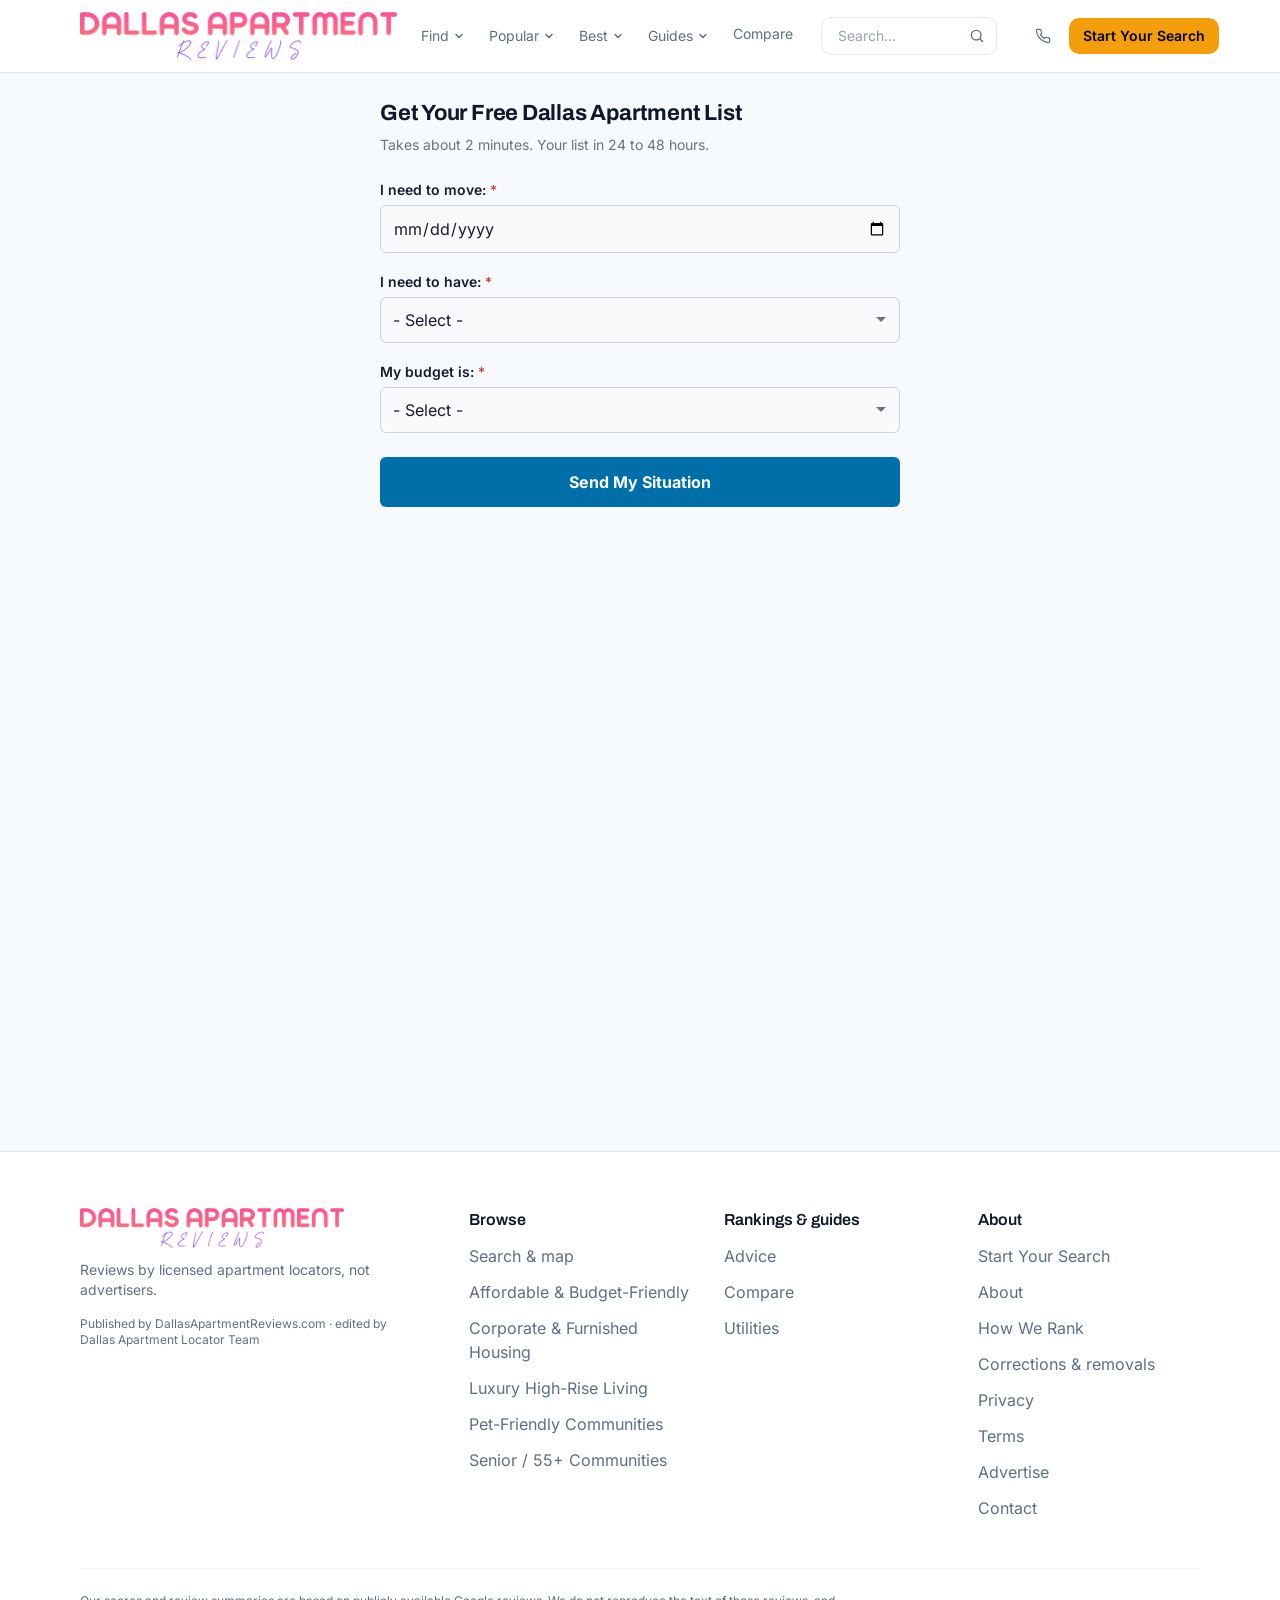
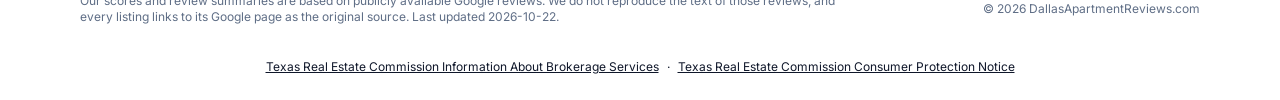
==== commit f0d50e28: "Form buttons use the site's homepage button color The send and continue buttons now match the main s" ====
--- a/index.html
+++ b/index.html
@@ -1,5 +1,5 @@
 <!DOCTYPE html><html lang="en" data-preset="modern" data-base="light" data-hero="spotlight" data-header="solid" data-cards="registry" style="--lp-primary-50:244 249 253;--lp-primary-100:229 240 249;--lp-primary-200:200 223 242;--lp-primary-300:159 200 232;--lp-primary-400:104 169 218;--lp-primary-500:2 132 199;--lp-primary-600:0 111 169;--lp-primary-700:0 85 131;--lp-primary-800:0 76 119;--lp-primary-900:0 60 96;--lp-secondary-50:244 248 247;--lp-secondary-100:228 238 237;--lp-secondary-200:198 218 215;--lp-secondary-300:156 192 187;--lp-secondary-400:101 158 151;--lp-secondary-500:15 118 110;--lp-secondary-600:12 101 94;--lp-secondary-700:8 78 73;--lp-secondary-800:7 71 66;--lp-secondary-900:5 58 54;--lp-neutral-50:247 248 249;--lp-neutral-100:235 237 241;--lp-neutral-200:212 217 224;--lp-neutral-300:182 190 202;--lp-neutral-400:144 156 173;--lp-neutral-500:100 116 139;--lp-neutral-600:84 98 118;--lp-neutral-700:64 75 91;--lp-neutral-800:57 68 82;--lp-neutral-900:46 54 66;--lp-accent-50:255 250 245;--lp-accent-100:255 244 232;--lp-accent-200:254 231 205;--lp-accent-300:253 213 168;--lp-accent-400:250 189 115;--lp-accent-500:245 158 11;--lp-accent-600:205 130 0;--lp-accent-700:153 94 0;--lp-accent-800:137 82 0;--lp-accent-900:107 61 0;--lp-surface:246 250 253;--lp-surface-alt:238 245 251;--lp-surface-container:255 255 255;--lp-surface-container-high:241 245 249;--lp-on-surface:15 23 42;--lp-on-surface-variant:95 110 134;--lp-outline:226 232 240;--lp-outline-variant:241 245 249;--lp-accent:245 158 11;--lp-on-accent:0 0 0;--lp-brand:#0284c7;--lp-accent:#f59e0b;--lp-font:'Inter', system-ui, -apple-system, Segoe UI, Roboto, sans-serif;--lp-font-heading:'Archivo', system-ui, sans-serif;--lp-heading-weight:800;--lp-heading-tracking:-0.01em;--lp-text-display-desktop:44px;--lp-text-display-mobile:32px;--lp-text-display-tracking:-0.02em;--lp-text-h1-desktop:36px;--lp-text-h1-mobile:28px;--lp-text-h1-tracking:-0.015em;--lp-text-h2-desktop:26px;--lp-text-h2-mobile:22px;--lp-text-h2-tracking:-0.01em;--lp-text-h3-desktop:21px;--lp-text-h3-mobile:19px;--lp-text-h3-tracking:0em;--lp-radius-sm:0.375rem;--lp-radius-md:0.625rem;--lp-radius-lg:0.875rem;--lp-radius-xl:1.25rem;--lp-radius-card:14px;--lp-radius-btn:10px;--lp-radius-chip:0.5rem;--lp-shadow-card:0 1px 3px rgb(15 23 42 / 0.08), 0 1px 2px rgb(15 23 42 / 0.04);--lp-shadow-hover:0 10px 28px rgb(15 23 42 / 0.12);--lp-card-border:1px solid transparent;--lp-ghost-border:1px solid transparent;--lp-ghost-bg:rgb(var(--lp-surface-alt));--lp-ghost-bg-hover:rgb(var(--lp-surface-container-high));--lp-link-decoration:none;--lp-link-underline-color:transparent;--lp-signature:none;"> <head><script src="/sca-dropdown-validation.js"></script><script src="/guest-card-copy-v1.js"></script><meta charset="utf-8"><meta name="viewport" content="width=device-width, initial-scale=1"><title>Get Your Dallas Apartment List | Dallas Apartment Reviews</title><meta name="description" content="Tell us where in Dallas you want to live, your budget and your rental history. We build a free list of apartments that fit and send it by text and email."><meta name="robots" content="noindex, nofollow"><link rel="icon" href="/images/brand/favicon.png"><link rel="preload" href="/fonts/archivo-latin.woff2" as="font" type="font/woff2" crossorigin><style>@font-face{font-family:'Archivo';font-style:normal;font-weight:400 700;font-display:swap;src:url(/fonts/archivo-vietnamese.woff2) format('woff2');unicode-range:U+0102-0103, U+0110-0111, U+0128-0129, U+0168-0169, U+01A0-01A1, U+01AF-01B0, U+0300-0301, U+0303-0304, U+0308-0309, U+0323, U+0329, U+1EA0-1EF9, U+20AB}@font-face{font-family:'Archivo';font-style:normal;font-weight:400 700;font-display:swap;src:url(/fonts/archivo-latin-ext.woff2) format('woff2');unicode-range:U+0100-02BA, U+02BD-02C5, U+02C7-02CC, U+02CE-02D7, U+02DD-02FF, U+0304, U+0308, U+0329, U+1D00-1DBF, U+1E00-1E9F, U+1EF2-1EFF, U+2020, U+20A0-20AB, U+20AD-20C4, U+2113, U+2C60-2C7F, U+A720-A7FF}@font-face{font-family:'Archivo';font-style:normal;font-weight:400 700;font-display:swap;src:url(/fonts/archivo-latin.woff2) format('woff2');unicode-range:U+0000-00FF, U+0131, U+0152-0153, U+02BB-02BC, U+02C6, U+02DA, U+02DC, U+0304, U+0308, U+0329, U+2000-206F, U+20AC, U+2122, U+2191, U+2193, U+2212, U+2215, U+FEFF, U+FFFD}@font-face{font-family:'Inter';font-style:normal;font-weight:400 700;font-display:swap;src:url(/fonts/inter-cyrillic-ext.woff2) format('woff2');unicode-range:U+0460-052F, U+1C80-1C8A, U+20B4, U+2DE0-2DFF, U+A640-A69F, U+FE2E-FE2F}@font-face{font-family:'Inter';font-style:normal;font-weight:400 700;font-display:swap;src:url(/fonts/inter-cyrillic.woff2) format('woff2');unicode-range:U+0301, U+0400-045F, U+0490-0491, U+04B0-04B1, U+2116}@font-face{font-family:'Inter';font-style:normal;font-weight:400 700;font-display:swap;src:url(/fonts/inter-greek-ext.woff2) format('woff2');unicode-range:U+1F00-1FFF}@font-face{font-family:'Inter';font-style:normal;font-weight:400 700;font-display:swap;src:url(/fonts/inter-greek.woff2) format('woff2');unicode-range:U+0370-0377, U+037A-037F, U+0384-038A, U+038C, U+038E-03A1, U+03A3-03FF}@font-face{font-family:'Inter';font-style:normal;font-weight:400 700;font-display:swap;src:url(/fonts/inter-vietnamese.woff2) format('woff2');unicode-range:U+0102-0103, U+0110-0111, U+0128-0129, U+0168-0169, U+01A0-01A1, U+01AF-01B0, U+0300-0301, U+0303-0304, U+0308-0309, U+0323, U+0329, U+1EA0-1EF9, U+20AB}@font-face{font-family:'Inter';font-style:normal;font-weight:400 700;font-display:swap;src:url(/fonts/inter-latin-ext.woff2) format('woff2');unicode-range:U+0100-02BA, U+02BD-02C5, U+02C7-02CC, U+02CE-02D7, U+02DD-02FF, U+0304, U+0308, U+0329, U+1D00-1DBF, U+1E00-1E9F, U+1EF2-1EFF, U+2020, U+20A0-20AB, U+20AD-20C4, U+2113, U+2C60-2C7F, U+A720-A7FF}@font-face{font-family:'Inter';font-style:normal;font-weight:400 700;font-display:swap;src:url(/fonts/inter-latin.woff2) format('woff2');unicode-range:U+0000-00FF, U+0131, U+0152-0153, U+02BB-02BC, U+02C6, U+02DA, U+02DC, U+0304, U+0308, U+0329, U+2000-206F, U+20AC, U+2122, U+2191, U+2193, U+2212, U+2215, U+FEFF, U+FFFD}body{font-family:var(--lp-font)}</style><link rel="stylesheet" href="/_astro/_slug_.C0pZw6MK.css">
-<link rel="stylesheet" href="/_astro/_slug_.BUUmSsiL.css"><link rel="stylesheet" href="/css/form.css"><style>@media (max-width:767px){header.lp-site-header img{height:auto;max-width:calc(100vw - 96px)}}.bca .form-wrap h1{color:rgb(var(--lp-on-surface))}.bca .btn-submit{background:var(--lp-accent);color:rgb(var(--lp-on-accent))}.bca .btn-submit:hover{background:rgb(var(--lp-accent-600))}</style></head><body class="min-h-screen flex flex-col"><header class="lp-site-header sticky top-0 z-40 border-b border-outline bg-surface-container/95 backdrop-blur"> <div class="mx-auto flex max-w-6xl items-center justify-between gap-6 px-4 py-3"> <a href="https://dallasapartmentreviews.com/" class="flex shrink-0 items-center gap-2"> <img src="/images/brand/logo.png" alt="Dallas Apartment Reviews Directory" class="h-12 w-auto">  </a>  <nav class="hidden items-center gap-6 md:flex" aria-label="Primary">  <div class="relative group"> <button type="button" class="inline-flex items-center gap-1 border-b-2 pb-0.5 text-sm transition-colors border-transparent text-on-surface-variant hover:text-primary-600" aria-haspopup="true">Find <svg class="h-3 w-3" viewBox="0 0 12 12" fill="none" aria-hidden="true"><path d="M3 4.5 6 7.5 9 4.5" stroke="currentColor" stroke-width="1.5" stroke-linecap="round" stroke-linejoin="round"/></svg></button> <div class="lp-menu invisible absolute left-0 top-full z-30 max-h-[70vh] min-w-[16rem] overflow-y-auto p-2 opacity-0 transition-opacity duration-150 group-hover:visible group-hover:opacity-100 group-focus-within:visible group-focus-within:opacity-100"> <a href="https://dallasapartmentreviews.com/browse/" class="flex items-center justify-between rounded-btn px-3 py-2 text-sm font-semibold text-primary-600 hover:bg-primary-50">Search &amp; map <span aria-hidden="true">&rarr;</span></a> <div class="my-1 border-t border-outline-variant"></div> <a href="https://dallasapartmentreviews.com/category/affordable-value/" class="block rounded-btn px-3 py-2 text-sm text-on-surface-variant hover:bg-surface-alt hover:text-primary-700">Affordable &amp; Budget-Friendly</a><a href="https://dallasapartmentreviews.com/category/corporate-furnished/" class="block rounded-btn px-3 py-2 text-sm text-on-surface-variant hover:bg-surface-alt hover:text-primary-700">Corporate &amp; Furnished Housing</a><a href="https://dallasapartmentreviews.com/category/luxury-high-rise/" class="block rounded-btn px-3 py-2 text-sm text-on-surface-variant hover:bg-surface-alt hover:text-primary-700">Luxury High-Rise Living</a><a href="https://dallasapartmentreviews.com/category/pet-friendly/" class="block rounded-btn px-3 py-2 text-sm text-on-surface-variant hover:bg-surface-alt hover:text-primary-700">Pet-Friendly Communities</a><a href="https://dallasapartmentreviews.com/category/senior-55-plus/" class="block rounded-btn px-3 py-2 text-sm text-on-surface-variant hover:bg-surface-alt hover:text-primary-700">Senior / 55+ Communities</a><a href="https://dallasapartmentreviews.com/category/student-housing/" class="block rounded-btn px-3 py-2 text-sm text-on-surface-variant hover:bg-surface-alt hover:text-primary-700">Student Housing</a><a href="https://dallasapartmentreviews.com/category/townhome-style/" class="block rounded-btn px-3 py-2 text-sm text-on-surface-variant hover:bg-surface-alt hover:text-primary-700">Townhome &amp; Garden-Style Communities</a>  </div> </div>  <div class="relative group"> <button type="button" class="inline-flex items-center gap-1 border-b-2 pb-0.5 text-sm transition-colors border-transparent text-on-surface-variant hover:text-primary-600" aria-haspopup="true">Popular <svg class="h-3 w-3" viewBox="0 0 12 12" fill="none" aria-hidden="true"><path d="M3 4.5 6 7.5 9 4.5" stroke="currentColor" stroke-width="1.5" stroke-linecap="round" stroke-linejoin="round"/></svg></button> <div class="lp-menu invisible absolute left-0 top-full z-30 max-h-[70vh] min-w-[16rem] overflow-y-auto p-2 opacity-0 transition-opacity duration-150 group-hover:visible group-hover:opacity-100 group-focus-within:visible group-focus-within:opacity-100"> <a href="https://dallasapartmentreviews.com/mckinney-tx/" class="block rounded-btn px-3 py-2 text-sm text-on-surface-variant hover:bg-surface-alt hover:text-primary-700">McKinney, TX</a><a href="https://dallasapartmentreviews.com/dallas-tx/" class="block rounded-btn px-3 py-2 text-sm text-on-surface-variant hover:bg-surface-alt hover:text-primary-700">Dallas, TX</a><a href="https://dallasapartmentreviews.com/plano-tx/" class="block rounded-btn px-3 py-2 text-sm text-on-surface-variant hover:bg-surface-alt hover:text-primary-700">Plano, TX</a> <div class="my-1 border-t border-outline-variant"></div> <a href="https://dallasapartmentreviews.com/locations/" class="flex items-center justify-between rounded-btn px-3 py-2 text-sm font-semibold text-primary-600 hover:bg-primary-50">All locations <span aria-hidden="true">&rarr;</span></a> </div> </div>    <div class="relative group"> <button type="button" class="inline-flex items-center gap-1 border-b-2 pb-0.5 text-sm transition-colors border-transparent text-on-surface-variant hover:text-primary-600" aria-haspopup="true">Best <svg class="h-3 w-3" viewBox="0 0 12 12" fill="none" aria-hidden="true"><path d="M3 4.5 6 7.5 9 4.5" stroke="currentColor" stroke-width="1.5" stroke-linecap="round" stroke-linejoin="round"/></svg></button> <div class="lp-menu invisible absolute left-0 top-full z-30 max-h-[70vh] min-w-[16rem] overflow-y-auto p-2 opacity-0 transition-opacity duration-150 group-hover:visible group-hover:opacity-100 group-focus-within:visible group-focus-within:opacity-100"> <a href="https://dallasapartmentreviews.com/dallas-tx/best/apartment-complexes/" class="block rounded-btn px-3 py-2 text-sm text-on-surface-variant hover:bg-surface-alt hover:text-primary-700">Best Apartments in Dallas</a><a href="https://dallasapartmentreviews.com/mckinney-tx/best/apartment-complexes/" class="block rounded-btn px-3 py-2 text-sm text-on-surface-variant hover:bg-surface-alt hover:text-primary-700">Best Apartments in McKinney</a><a href="https://dallasapartmentreviews.com/plano-tx/best/apartment-complexes/" class="block rounded-btn px-3 py-2 text-sm text-on-surface-variant hover:bg-surface-alt hover:text-primary-700">Best Apartments in Plano</a> <div class="my-1 border-t border-outline-variant"></div> <a href="https://dallasapartmentreviews.com/best/" class="flex items-center justify-between rounded-btn px-3 py-2 text-sm font-semibold text-primary-600 hover:bg-primary-50">All rankings <span aria-hidden="true">&rarr;</span></a> </div> </div>  <div class="relative group"> <button type="button" class="inline-flex items-center gap-1 border-b-2 pb-0.5 text-sm transition-colors border-transparent text-on-surface-variant hover:text-primary-600" aria-haspopup="true">Guides <svg class="h-3 w-3" viewBox="0 0 12 12" fill="none" aria-hidden="true"><path d="M3 4.5 6 7.5 9 4.5" stroke="currentColor" stroke-width="1.5" stroke-linecap="round" stroke-linejoin="round"/></svg></button> <div class="lp-menu invisible absolute left-0 top-full z-30 max-h-[70vh] min-w-[16rem] overflow-y-auto p-2 opacity-0 transition-opacity duration-150 group-hover:visible group-hover:opacity-100 group-focus-within:visible group-focus-within:opacity-100"> <a href="https://dallasapartmentreviews.com/guide/" class="block rounded-btn px-3 py-2 text-sm text-on-surface-variant hover:bg-surface-alt hover:text-primary-700">Advice</a><a href="https://dallasapartmentreviews.com/tools/" class="block rounded-btn px-3 py-2 text-sm text-on-surface-variant hover:bg-surface-alt hover:text-primary-700">Utilities</a><a href="https://dallasapartmentreviews.com/resources/" class="block rounded-btn px-3 py-2 text-sm text-on-surface-variant hover:bg-surface-alt hover:text-primary-700">Help</a><a href="https://dallasapartmentreviews.com/glossary/" class="block rounded-btn px-3 py-2 text-sm text-on-surface-variant hover:bg-surface-alt hover:text-primary-700">Glossary</a> </div> </div> <a href="https://dallasapartmentreviews.com/compare/" class="inline-flex items-center gap-1 border-b-2 pb-0.5 text-sm transition-colors border-transparent text-on-surface-variant hover:text-primary-600">Compare</a> <form action="https://dallasapartmentreviews.com/browse/" method="get" role="search" class="relative ml-1"> <label class="sr-only" for="lp-nav-search">Search businesses</label> <input id="lp-nav-search" type="search" name="q" placeholder="Search…" class="lp-input w-44 py-2 pl-4 pr-9 text-sm"> <svg class="pointer-events-none absolute right-3 top-1/2 h-4 w-4 -translate-y-1/2 text-on-surface-variant" viewBox="0 0 20 20" fill="none" aria-hidden="true"><circle cx="9" cy="9" r="6" stroke="currentColor" stroke-width="1.8"></circle><path d="m14 14 3 3" stroke="currentColor" stroke-width="1.8" stroke-linecap="round"></path></svg> </form> <div class="ml-1 flex items-center gap-2"> <a href="tel:469-283-3766" aria-label="Call" class="flex h-9 w-9 items-center justify-center rounded-full text-on-surface-variant transition-colors hover:bg-surface-alt hover:text-primary-600"> <svg class="h-4 w-4" viewBox="0 0 24 24" fill="none" stroke="currentColor" stroke-width="1.8" stroke-linecap="round" stroke-linejoin="round" aria-hidden="true"><path d="M22 16.92v3a2 2 0 0 1-2.18 2 19.79 19.79 0 0 1-8.63-3.07 19.5 19.5 0 0 1-6-6 19.79 19.79 0 0 1-3.07-8.67A2 2 0 0 1 4.11 2h3a2 2 0 0 1 2 1.72c.13.96.36 1.9.7 2.81a2 2 0 0 1-.45 2.11L8.09 9.91a16 16 0 0 0 6 6l1.27-1.27a2 2 0 0 1 2.11-.45c.9.34 1.85.57 2.81.7A2 2 0 0 1 22 16.92Z"></path></svg> </a>  <a href="https://dallasapartmentreviews.com/" rel="noopener nofollow" class="lp-accent-bg text-on-accent whitespace-nowrap rounded-btn px-3.5 py-2 text-sm font-semibold">Start Your Search</a> </div> </nav>  <details class="lp-mnav md:hidden"> <summary class="lp-btn-ghost flex cursor-pointer list-none p-2 text-on-surface-variant" aria-label="Menu"> <svg class="lp-mnav-burger h-5 w-5" viewBox="0 0 24 24" fill="none" aria-hidden="true"><path d="M4 7h16M4 12h16M4 17h16" stroke="currentColor" stroke-width="1.8" stroke-linecap="round"></path></svg> <svg class="lp-mnav-close hidden h-5 w-5" viewBox="0 0 24 24" fill="none" aria-hidden="true"><path d="m6 6 12 12M18 6 6 18" stroke="currentColor" stroke-width="1.8" stroke-linecap="round"></path></svg> <span class="sr-only">Menu</span> </summary> <div class="lp-mnav-panel absolute inset-x-0 top-full z-40 overflow-y-auto overscroll-contain border-t border-outline bg-surface-container"> <div class="mx-auto max-w-6xl px-4 pb-8 pt-4"> <form action="https://dallasapartmentreviews.com/browse/" method="get" role="search" class="relative mb-2"> <label class="sr-only" for="lp-mnav-search">Search businesses</label> <input id="lp-mnav-search" type="search" name="q" placeholder="Search businesses…" class="lp-input w-full py-3 pl-4 pr-11 text-base"> <svg class="pointer-events-none absolute right-4 top-1/2 h-5 w-5 -translate-y-1/2 text-on-surface-variant" viewBox="0 0 20 20" fill="none" aria-hidden="true"><circle cx="9" cy="9" r="6" stroke="currentColor" stroke-width="1.8"></circle><path d="m14 14 3 3" stroke="currentColor" stroke-width="1.8" stroke-linecap="round"></path></svg> </form> <div class="mb-3 flex gap-2"> <a href="https://dallasapartmentreviews.com/" rel="noopener nofollow" class="lp-accent-bg text-on-accent flex-1 rounded-btn px-4 py-3 text-center text-base font-semibold">Start Your Search</a> <a href="tel:469-283-3766" class="flex items-center justify-center rounded-btn border border-outline px-4 py-3 text-base font-medium text-on-surface">Call</a> </div> <nav class="divide-y divide-outline-variant" aria-label="Mobile"> <a href="https://dallasapartmentreviews.com/" class="flex items-center px-1 py-3 text-base font-medium text-on-surface">Home</a> <a href="https://dallasapartmentreviews.com/browse/" class="flex items-center px-1 py-3 text-base font-medium text-on-surface">Browse &amp; map</a> <details class="lp-mnav-group"> <summary class="flex cursor-pointer list-none items-center justify-between px-1 py-3 text-base font-medium text-on-surface">Find <svg class="lp-mnav-chev h-4 w-4 shrink-0 text-on-surface-variant transition-transform duration-150" viewBox="0 0 12 12" fill="none" aria-hidden="true"><path d="M3 4.5 6 7.5 9 4.5" stroke="currentColor" stroke-width="1.5" stroke-linecap="round" stroke-linejoin="round"/></svg></summary> <div class="pb-3"> <a href="https://dallasapartmentreviews.com/category/affordable-value/" class="block rounded-btn px-3 py-2.5 text-[15px] text-on-surface-variant hover:bg-surface-alt hover:text-primary-700">Affordable &amp; Budget-Friendly</a><a href="https://dallasapartmentreviews.com/category/corporate-furnished/" class="block rounded-btn px-3 py-2.5 text-[15px] text-on-surface-variant hover:bg-surface-alt hover:text-primary-700">Corporate &amp; Furnished Housing</a><a href="https://dallasapartmentreviews.com/category/luxury-high-rise/" class="block rounded-btn px-3 py-2.5 text-[15px] text-on-surface-variant hover:bg-surface-alt hover:text-primary-700">Luxury High-Rise Living</a><a href="https://dallasapartmentreviews.com/category/pet-friendly/" class="block rounded-btn px-3 py-2.5 text-[15px] text-on-surface-variant hover:bg-surface-alt hover:text-primary-700">Pet-Friendly Communities</a><a href="https://dallasapartmentreviews.com/category/senior-55-plus/" class="block rounded-btn px-3 py-2.5 text-[15px] text-on-surface-variant hover:bg-surface-alt hover:text-primary-700">Senior / 55+ Communities</a><a href="https://dallasapartmentreviews.com/category/student-housing/" class="block rounded-btn px-3 py-2.5 text-[15px] text-on-surface-variant hover:bg-surface-alt hover:text-primary-700">Student Housing</a><a href="https://dallasapartmentreviews.com/category/townhome-style/" class="block rounded-btn px-3 py-2.5 text-[15px] text-on-surface-variant hover:bg-surface-alt hover:text-primary-700">Townhome &amp; Garden-Style Communities</a>  </div> </details> <details class="lp-mnav-group"> <summary class="flex cursor-pointer list-none items-center justify-between px-1 py-3 text-base font-medium text-on-surface">Popular <svg class="lp-mnav-chev h-4 w-4 shrink-0 text-on-surface-variant transition-transform duration-150" viewBox="0 0 12 12" fill="none" aria-hidden="true"><path d="M3 4.5 6 7.5 9 4.5" stroke="currentColor" stroke-width="1.5" stroke-linecap="round" stroke-linejoin="round"/></svg></summary> <div class="pb-3"> <a href="https://dallasapartmentreviews.com/mckinney-tx/" class="block rounded-btn px-3 py-2.5 text-[15px] text-on-surface-variant hover:bg-surface-alt hover:text-primary-700">McKinney, TX</a><a href="https://dallasapartmentreviews.com/dallas-tx/" class="block rounded-btn px-3 py-2.5 text-[15px] text-on-surface-variant hover:bg-surface-alt hover:text-primary-700">Dallas, TX</a><a href="https://dallasapartmentreviews.com/plano-tx/" class="block rounded-btn px-3 py-2.5 text-[15px] text-on-surface-variant hover:bg-surface-alt hover:text-primary-700">Plano, TX</a> <a href="https://dallasapartmentreviews.com/locations/" class="block rounded-btn px-3 py-2.5 text-[15px] font-semibold text-primary-600 hover:bg-surface-alt">All locations &rarr;</a> </div> </details>  <a href="https://dallasapartmentreviews.com/best/" class="flex items-center px-1 py-3 text-base font-medium text-on-surface">Best</a> <details class="lp-mnav-group"> <summary class="flex cursor-pointer list-none items-center justify-between px-1 py-3 text-base font-medium text-on-surface">Guides <svg class="lp-mnav-chev h-4 w-4 shrink-0 text-on-surface-variant transition-transform duration-150" viewBox="0 0 12 12" fill="none" aria-hidden="true"><path d="M3 4.5 6 7.5 9 4.5" stroke="currentColor" stroke-width="1.5" stroke-linecap="round" stroke-linejoin="round"/></svg></summary> <div class="pb-3"> <a href="https://dallasapartmentreviews.com/guide/" class="block rounded-btn px-3 py-2.5 text-[15px] text-on-surface-variant hover:bg-surface-alt hover:text-primary-700">Advice</a><a href="https://dallasapartmentreviews.com/tools/" class="block rounded-btn px-3 py-2.5 text-[15px] text-on-surface-variant hover:bg-surface-alt hover:text-primary-700">Utilities</a><a href="https://dallasapartmentreviews.com/resources/" class="block rounded-btn px-3 py-2.5 text-[15px] text-on-surface-variant hover:bg-surface-alt hover:text-primary-700">Help</a><a href="https://dallasapartmentreviews.com/glossary/" class="block rounded-btn px-3 py-2.5 text-[15px] text-on-surface-variant hover:bg-surface-alt hover:text-primary-700">Glossary</a> </div> </details> <a href="https://dallasapartmentreviews.com/compare/" class="flex items-center px-1 py-3 text-base font-medium text-on-surface">Compare</a> </nav> </div> </div> </details> </div> </header>   <script>
+<link rel="stylesheet" href="/_astro/_slug_.BUUmSsiL.css"><link rel="stylesheet" href="/css/form.css"><style>@media (max-width:767px){header.lp-site-header img{height:auto;max-width:calc(100vw - 96px)}}.bca .form-wrap h1{color:rgb(var(--lp-on-surface))}.bca .btn-submit{background:#006fa9!important;border-color:#006fa9!important;color:#fff!important}.bca .btn-submit:hover{filter:brightness(.92)}</style></head><body class="min-h-screen flex flex-col"><header class="lp-site-header sticky top-0 z-40 border-b border-outline bg-surface-container/95 backdrop-blur"> <div class="mx-auto flex max-w-6xl items-center justify-between gap-6 px-4 py-3"> <a href="https://dallasapartmentreviews.com/" class="flex shrink-0 items-center gap-2"> <img src="/images/brand/logo.png" alt="Dallas Apartment Reviews Directory" class="h-12 w-auto">  </a>  <nav class="hidden items-center gap-6 md:flex" aria-label="Primary">  <div class="relative group"> <button type="button" class="inline-flex items-center gap-1 border-b-2 pb-0.5 text-sm transition-colors border-transparent text-on-surface-variant hover:text-primary-600" aria-haspopup="true">Find <svg class="h-3 w-3" viewBox="0 0 12 12" fill="none" aria-hidden="true"><path d="M3 4.5 6 7.5 9 4.5" stroke="currentColor" stroke-width="1.5" stroke-linecap="round" stroke-linejoin="round"/></svg></button> <div class="lp-menu invisible absolute left-0 top-full z-30 max-h-[70vh] min-w-[16rem] overflow-y-auto p-2 opacity-0 transition-opacity duration-150 group-hover:visible group-hover:opacity-100 group-focus-within:visible group-focus-within:opacity-100"> <a href="https://dallasapartmentreviews.com/browse/" class="flex items-center justify-between rounded-btn px-3 py-2 text-sm font-semibold text-primary-600 hover:bg-primary-50">Search &amp; map <span aria-hidden="true">&rarr;</span></a> <div class="my-1 border-t border-outline-variant"></div> <a href="https://dallasapartmentreviews.com/category/affordable-value/" class="block rounded-btn px-3 py-2 text-sm text-on-surface-variant hover:bg-surface-alt hover:text-primary-700">Affordable &amp; Budget-Friendly</a><a href="https://dallasapartmentreviews.com/category/corporate-furnished/" class="block rounded-btn px-3 py-2 text-sm text-on-surface-variant hover:bg-surface-alt hover:text-primary-700">Corporate &amp; Furnished Housing</a><a href="https://dallasapartmentreviews.com/category/luxury-high-rise/" class="block rounded-btn px-3 py-2 text-sm text-on-surface-variant hover:bg-surface-alt hover:text-primary-700">Luxury High-Rise Living</a><a href="https://dallasapartmentreviews.com/category/pet-friendly/" class="block rounded-btn px-3 py-2 text-sm text-on-surface-variant hover:bg-surface-alt hover:text-primary-700">Pet-Friendly Communities</a><a href="https://dallasapartmentreviews.com/category/senior-55-plus/" class="block rounded-btn px-3 py-2 text-sm text-on-surface-variant hover:bg-surface-alt hover:text-primary-700">Senior / 55+ Communities</a><a href="https://dallasapartmentreviews.com/category/student-housing/" class="block rounded-btn px-3 py-2 text-sm text-on-surface-variant hover:bg-surface-alt hover:text-primary-700">Student Housing</a><a href="https://dallasapartmentreviews.com/category/townhome-style/" class="block rounded-btn px-3 py-2 text-sm text-on-surface-variant hover:bg-surface-alt hover:text-primary-700">Townhome &amp; Garden-Style Communities</a>  </div> </div>  <div class="relative group"> <button type="button" class="inline-flex items-center gap-1 border-b-2 pb-0.5 text-sm transition-colors border-transparent text-on-surface-variant hover:text-primary-600" aria-haspopup="true">Popular <svg class="h-3 w-3" viewBox="0 0 12 12" fill="none" aria-hidden="true"><path d="M3 4.5 6 7.5 9 4.5" stroke="currentColor" stroke-width="1.5" stroke-linecap="round" stroke-linejoin="round"/></svg></button> <div class="lp-menu invisible absolute left-0 top-full z-30 max-h-[70vh] min-w-[16rem] overflow-y-auto p-2 opacity-0 transition-opacity duration-150 group-hover:visible group-hover:opacity-100 group-focus-within:visible group-focus-within:opacity-100"> <a href="https://dallasapartmentreviews.com/mckinney-tx/" class="block rounded-btn px-3 py-2 text-sm text-on-surface-variant hover:bg-surface-alt hover:text-primary-700">McKinney, TX</a><a href="https://dallasapartmentreviews.com/dallas-tx/" class="block rounded-btn px-3 py-2 text-sm text-on-surface-variant hover:bg-surface-alt hover:text-primary-700">Dallas, TX</a><a href="https://dallasapartmentreviews.com/plano-tx/" class="block rounded-btn px-3 py-2 text-sm text-on-surface-variant hover:bg-surface-alt hover:text-primary-700">Plano, TX</a> <div class="my-1 border-t border-outline-variant"></div> <a href="https://dallasapartmentreviews.com/locations/" class="flex items-center justify-between rounded-btn px-3 py-2 text-sm font-semibold text-primary-600 hover:bg-primary-50">All locations <span aria-hidden="true">&rarr;</span></a> </div> </div>    <div class="relative group"> <button type="button" class="inline-flex items-center gap-1 border-b-2 pb-0.5 text-sm transition-colors border-transparent text-on-surface-variant hover:text-primary-600" aria-haspopup="true">Best <svg class="h-3 w-3" viewBox="0 0 12 12" fill="none" aria-hidden="true"><path d="M3 4.5 6 7.5 9 4.5" stroke="currentColor" stroke-width="1.5" stroke-linecap="round" stroke-linejoin="round"/></svg></button> <div class="lp-menu invisible absolute left-0 top-full z-30 max-h-[70vh] min-w-[16rem] overflow-y-auto p-2 opacity-0 transition-opacity duration-150 group-hover:visible group-hover:opacity-100 group-focus-within:visible group-focus-within:opacity-100"> <a href="https://dallasapartmentreviews.com/dallas-tx/best/apartment-complexes/" class="block rounded-btn px-3 py-2 text-sm text-on-surface-variant hover:bg-surface-alt hover:text-primary-700">Best Apartments in Dallas</a><a href="https://dallasapartmentreviews.com/mckinney-tx/best/apartment-complexes/" class="block rounded-btn px-3 py-2 text-sm text-on-surface-variant hover:bg-surface-alt hover:text-primary-700">Best Apartments in McKinney</a><a href="https://dallasapartmentreviews.com/plano-tx/best/apartment-complexes/" class="block rounded-btn px-3 py-2 text-sm text-on-surface-variant hover:bg-surface-alt hover:text-primary-700">Best Apartments in Plano</a> <div class="my-1 border-t border-outline-variant"></div> <a href="https://dallasapartmentreviews.com/best/" class="flex items-center justify-between rounded-btn px-3 py-2 text-sm font-semibold text-primary-600 hover:bg-primary-50">All rankings <span aria-hidden="true">&rarr;</span></a> </div> </div>  <div class="relative group"> <button type="button" class="inline-flex items-center gap-1 border-b-2 pb-0.5 text-sm transition-colors border-transparent text-on-surface-variant hover:text-primary-600" aria-haspopup="true">Guides <svg class="h-3 w-3" viewBox="0 0 12 12" fill="none" aria-hidden="true"><path d="M3 4.5 6 7.5 9 4.5" stroke="currentColor" stroke-width="1.5" stroke-linecap="round" stroke-linejoin="round"/></svg></button> <div class="lp-menu invisible absolute left-0 top-full z-30 max-h-[70vh] min-w-[16rem] overflow-y-auto p-2 opacity-0 transition-opacity duration-150 group-hover:visible group-hover:opacity-100 group-focus-within:visible group-focus-within:opacity-100"> <a href="https://dallasapartmentreviews.com/guide/" class="block rounded-btn px-3 py-2 text-sm text-on-surface-variant hover:bg-surface-alt hover:text-primary-700">Advice</a><a href="https://dallasapartmentreviews.com/tools/" class="block rounded-btn px-3 py-2 text-sm text-on-surface-variant hover:bg-surface-alt hover:text-primary-700">Utilities</a><a href="https://dallasapartmentreviews.com/resources/" class="block rounded-btn px-3 py-2 text-sm text-on-surface-variant hover:bg-surface-alt hover:text-primary-700">Help</a><a href="https://dallasapartmentreviews.com/glossary/" class="block rounded-btn px-3 py-2 text-sm text-on-surface-variant hover:bg-surface-alt hover:text-primary-700">Glossary</a> </div> </div> <a href="https://dallasapartmentreviews.com/compare/" class="inline-flex items-center gap-1 border-b-2 pb-0.5 text-sm transition-colors border-transparent text-on-surface-variant hover:text-primary-600">Compare</a> <form action="https://dallasapartmentreviews.com/browse/" method="get" role="search" class="relative ml-1"> <label class="sr-only" for="lp-nav-search">Search businesses</label> <input id="lp-nav-search" type="search" name="q" placeholder="Search…" class="lp-input w-44 py-2 pl-4 pr-9 text-sm"> <svg class="pointer-events-none absolute right-3 top-1/2 h-4 w-4 -translate-y-1/2 text-on-surface-variant" viewBox="0 0 20 20" fill="none" aria-hidden="true"><circle cx="9" cy="9" r="6" stroke="currentColor" stroke-width="1.8"></circle><path d="m14 14 3 3" stroke="currentColor" stroke-width="1.8" stroke-linecap="round"></path></svg> </form> <div class="ml-1 flex items-center gap-2"> <a href="tel:469-283-3766" aria-label="Call" class="flex h-9 w-9 items-center justify-center rounded-full text-on-surface-variant transition-colors hover:bg-surface-alt hover:text-primary-600"> <svg class="h-4 w-4" viewBox="0 0 24 24" fill="none" stroke="currentColor" stroke-width="1.8" stroke-linecap="round" stroke-linejoin="round" aria-hidden="true"><path d="M22 16.92v3a2 2 0 0 1-2.18 2 19.79 19.79 0 0 1-8.63-3.07 19.5 19.5 0 0 1-6-6 19.79 19.79 0 0 1-3.07-8.67A2 2 0 0 1 4.11 2h3a2 2 0 0 1 2 1.72c.13.96.36 1.9.7 2.81a2 2 0 0 1-.45 2.11L8.09 9.91a16 16 0 0 0 6 6l1.27-1.27a2 2 0 0 1 2.11-.45c.9.34 1.85.57 2.81.7A2 2 0 0 1 22 16.92Z"></path></svg> </a>  <a href="https://dallasapartmentreviews.com/" rel="noopener nofollow" class="lp-accent-bg text-on-accent whitespace-nowrap rounded-btn px-3.5 py-2 text-sm font-semibold">Start Your Search</a> </div> </nav>  <details class="lp-mnav md:hidden"> <summary class="lp-btn-ghost flex cursor-pointer list-none p-2 text-on-surface-variant" aria-label="Menu"> <svg class="lp-mnav-burger h-5 w-5" viewBox="0 0 24 24" fill="none" aria-hidden="true"><path d="M4 7h16M4 12h16M4 17h16" stroke="currentColor" stroke-width="1.8" stroke-linecap="round"></path></svg> <svg class="lp-mnav-close hidden h-5 w-5" viewBox="0 0 24 24" fill="none" aria-hidden="true"><path d="m6 6 12 12M18 6 6 18" stroke="currentColor" stroke-width="1.8" stroke-linecap="round"></path></svg> <span class="sr-only">Menu</span> </summary> <div class="lp-mnav-panel absolute inset-x-0 top-full z-40 overflow-y-auto overscroll-contain border-t border-outline bg-surface-container"> <div class="mx-auto max-w-6xl px-4 pb-8 pt-4"> <form action="https://dallasapartmentreviews.com/browse/" method="get" role="search" class="relative mb-2"> <label class="sr-only" for="lp-mnav-search">Search businesses</label> <input id="lp-mnav-search" type="search" name="q" placeholder="Search businesses…" class="lp-input w-full py-3 pl-4 pr-11 text-base"> <svg class="pointer-events-none absolute right-4 top-1/2 h-5 w-5 -translate-y-1/2 text-on-surface-variant" viewBox="0 0 20 20" fill="none" aria-hidden="true"><circle cx="9" cy="9" r="6" stroke="currentColor" stroke-width="1.8"></circle><path d="m14 14 3 3" stroke="currentColor" stroke-width="1.8" stroke-linecap="round"></path></svg> </form> <div class="mb-3 flex gap-2"> <a href="https://dallasapartmentreviews.com/" rel="noopener nofollow" class="lp-accent-bg text-on-accent flex-1 rounded-btn px-4 py-3 text-center text-base font-semibold">Start Your Search</a> <a href="tel:469-283-3766" class="flex items-center justify-center rounded-btn border border-outline px-4 py-3 text-base font-medium text-on-surface">Call</a> </div> <nav class="divide-y divide-outline-variant" aria-label="Mobile"> <a href="https://dallasapartmentreviews.com/" class="flex items-center px-1 py-3 text-base font-medium text-on-surface">Home</a> <a href="https://dallasapartmentreviews.com/browse/" class="flex items-center px-1 py-3 text-base font-medium text-on-surface">Browse &amp; map</a> <details class="lp-mnav-group"> <summary class="flex cursor-pointer list-none items-center justify-between px-1 py-3 text-base font-medium text-on-surface">Find <svg class="lp-mnav-chev h-4 w-4 shrink-0 text-on-surface-variant transition-transform duration-150" viewBox="0 0 12 12" fill="none" aria-hidden="true"><path d="M3 4.5 6 7.5 9 4.5" stroke="currentColor" stroke-width="1.5" stroke-linecap="round" stroke-linejoin="round"/></svg></summary> <div class="pb-3"> <a href="https://dallasapartmentreviews.com/category/affordable-value/" class="block rounded-btn px-3 py-2.5 text-[15px] text-on-surface-variant hover:bg-surface-alt hover:text-primary-700">Affordable &amp; Budget-Friendly</a><a href="https://dallasapartmentreviews.com/category/corporate-furnished/" class="block rounded-btn px-3 py-2.5 text-[15px] text-on-surface-variant hover:bg-surface-alt hover:text-primary-700">Corporate &amp; Furnished Housing</a><a href="https://dallasapartmentreviews.com/category/luxury-high-rise/" class="block rounded-btn px-3 py-2.5 text-[15px] text-on-surface-variant hover:bg-surface-alt hover:text-primary-700">Luxury High-Rise Living</a><a href="https://dallasapartmentreviews.com/category/pet-friendly/" class="block rounded-btn px-3 py-2.5 text-[15px] text-on-surface-variant hover:bg-surface-alt hover:text-primary-700">Pet-Friendly Communities</a><a href="https://dallasapartmentreviews.com/category/senior-55-plus/" class="block rounded-btn px-3 py-2.5 text-[15px] text-on-surface-variant hover:bg-surface-alt hover:text-primary-700">Senior / 55+ Communities</a><a href="https://dallasapartmentreviews.com/category/student-housing/" class="block rounded-btn px-3 py-2.5 text-[15px] text-on-surface-variant hover:bg-surface-alt hover:text-primary-700">Student Housing</a><a href="https://dallasapartmentreviews.com/category/townhome-style/" class="block rounded-btn px-3 py-2.5 text-[15px] text-on-surface-variant hover:bg-surface-alt hover:text-primary-700">Townhome &amp; Garden-Style Communities</a>  </div> </details> <details class="lp-mnav-group"> <summary class="flex cursor-pointer list-none items-center justify-between px-1 py-3 text-base font-medium text-on-surface">Popular <svg class="lp-mnav-chev h-4 w-4 shrink-0 text-on-surface-variant transition-transform duration-150" viewBox="0 0 12 12" fill="none" aria-hidden="true"><path d="M3 4.5 6 7.5 9 4.5" stroke="currentColor" stroke-width="1.5" stroke-linecap="round" stroke-linejoin="round"/></svg></summary> <div class="pb-3"> <a href="https://dallasapartmentreviews.com/mckinney-tx/" class="block rounded-btn px-3 py-2.5 text-[15px] text-on-surface-variant hover:bg-surface-alt hover:text-primary-700">McKinney, TX</a><a href="https://dallasapartmentreviews.com/dallas-tx/" class="block rounded-btn px-3 py-2.5 text-[15px] text-on-surface-variant hover:bg-surface-alt hover:text-primary-700">Dallas, TX</a><a href="https://dallasapartmentreviews.com/plano-tx/" class="block rounded-btn px-3 py-2.5 text-[15px] text-on-surface-variant hover:bg-surface-alt hover:text-primary-700">Plano, TX</a> <a href="https://dallasapartmentreviews.com/locations/" class="block rounded-btn px-3 py-2.5 text-[15px] font-semibold text-primary-600 hover:bg-surface-alt">All locations &rarr;</a> </div> </details>  <a href="https://dallasapartmentreviews.com/best/" class="flex items-center px-1 py-3 text-base font-medium text-on-surface">Best</a> <details class="lp-mnav-group"> <summary class="flex cursor-pointer list-none items-center justify-between px-1 py-3 text-base font-medium text-on-surface">Guides <svg class="lp-mnav-chev h-4 w-4 shrink-0 text-on-surface-variant transition-transform duration-150" viewBox="0 0 12 12" fill="none" aria-hidden="true"><path d="M3 4.5 6 7.5 9 4.5" stroke="currentColor" stroke-width="1.5" stroke-linecap="round" stroke-linejoin="round"/></svg></summary> <div class="pb-3"> <a href="https://dallasapartmentreviews.com/guide/" class="block rounded-btn px-3 py-2.5 text-[15px] text-on-surface-variant hover:bg-surface-alt hover:text-primary-700">Advice</a><a href="https://dallasapartmentreviews.com/tools/" class="block rounded-btn px-3 py-2.5 text-[15px] text-on-surface-variant hover:bg-surface-alt hover:text-primary-700">Utilities</a><a href="https://dallasapartmentreviews.com/resources/" class="block rounded-btn px-3 py-2.5 text-[15px] text-on-surface-variant hover:bg-surface-alt hover:text-primary-700">Help</a><a href="https://dallasapartmentreviews.com/glossary/" class="block rounded-btn px-3 py-2.5 text-[15px] text-on-surface-variant hover:bg-surface-alt hover:text-primary-700">Glossary</a> </div> </details> <a href="https://dallasapartmentreviews.com/compare/" class="flex items-center px-1 py-3 text-base font-medium text-on-surface">Compare</a> </nav> </div> </div> </details> </div> </header>   <script>
   (function () {
     var h = document.querySelector('header.lp-site-header');
     if (!h) return;
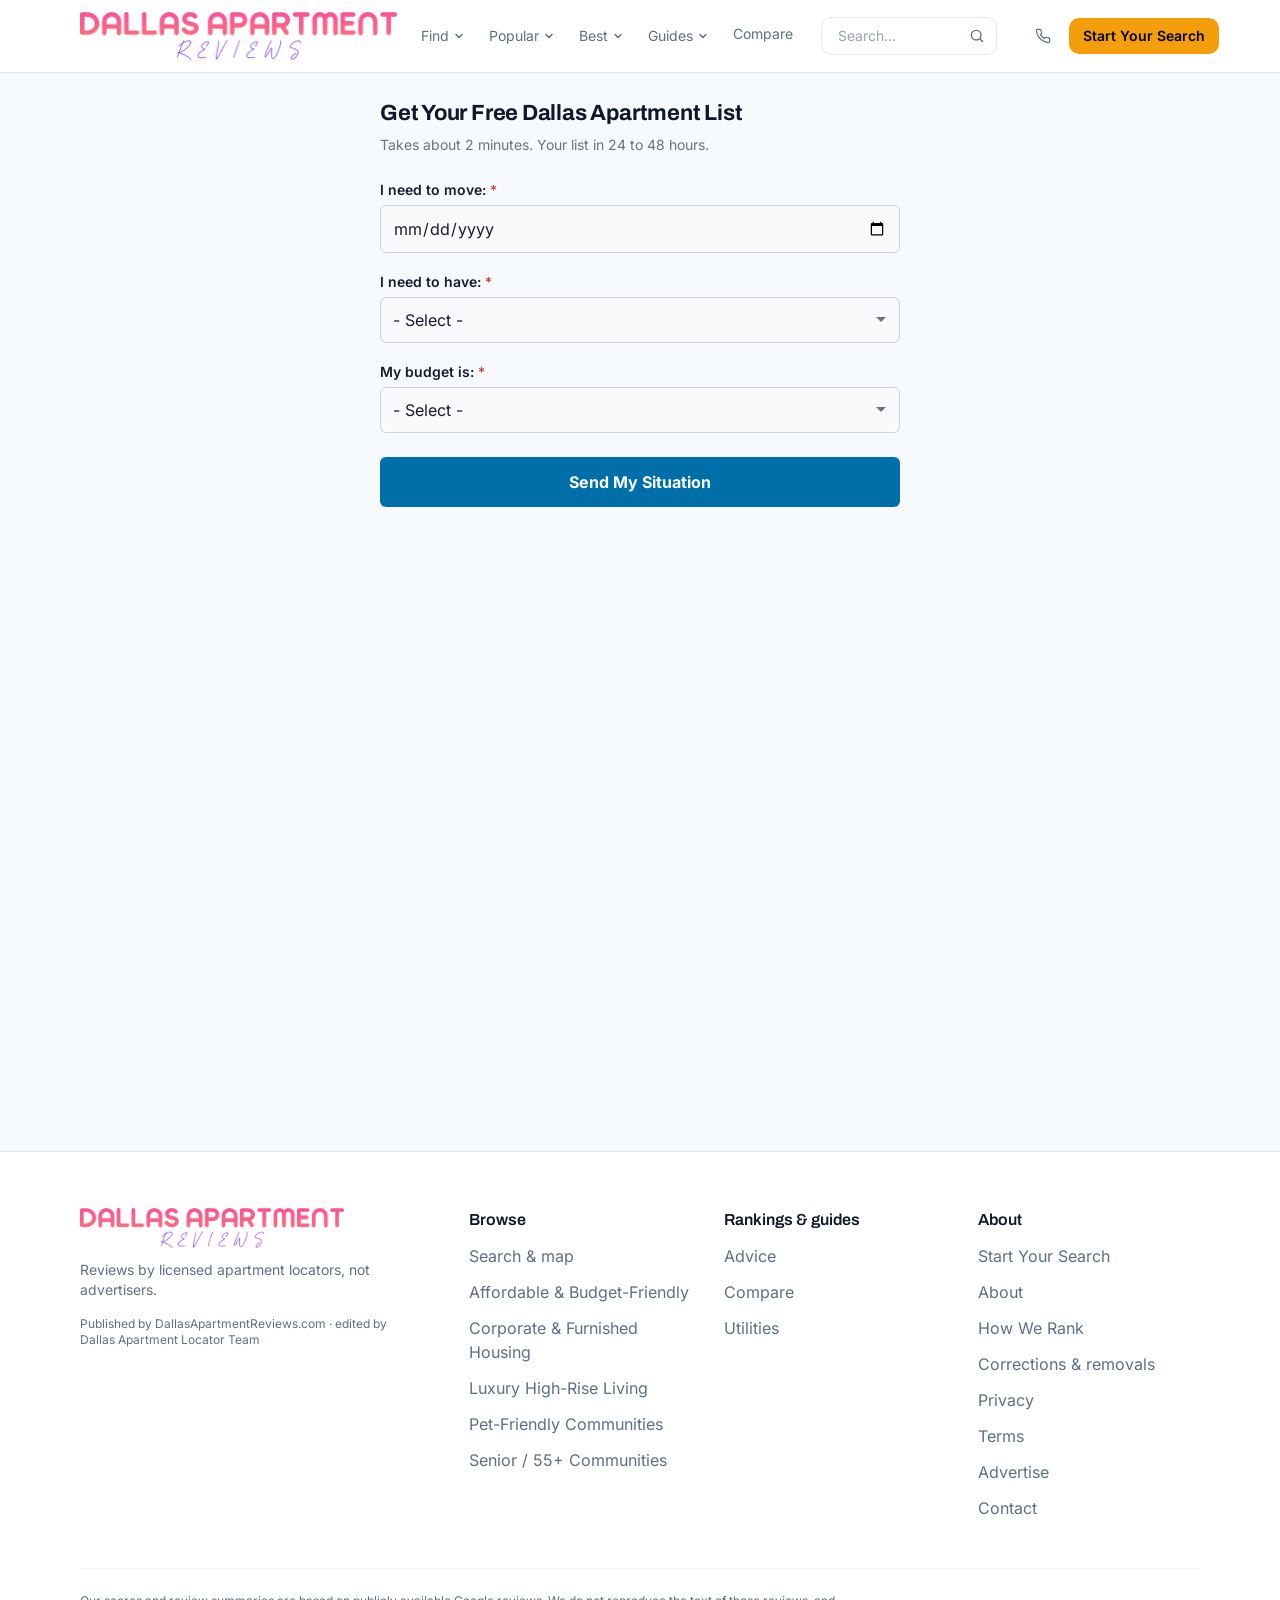
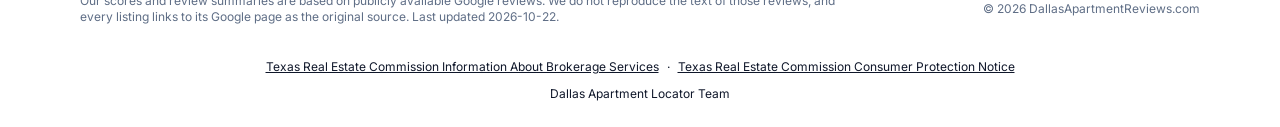
==== commit ffc33113: "Add existing team name beneath footer TREC links" ====
--- a/index.html
+++ b/index.html
@@ -1,679 +1,679 @@
-<!DOCTYPE html><html lang="en" data-preset="modern" data-base="light" data-hero="spotlight" data-header="solid" data-cards="registry" style="--lp-primary-50:244 249 253;--lp-primary-100:229 240 249;--lp-primary-200:200 223 242;--lp-primary-300:159 200 232;--lp-primary-400:104 169 218;--lp-primary-500:2 132 199;--lp-primary-600:0 111 169;--lp-primary-700:0 85 131;--lp-primary-800:0 76 119;--lp-primary-900:0 60 96;--lp-secondary-50:244 248 247;--lp-secondary-100:228 238 237;--lp-secondary-200:198 218 215;--lp-secondary-300:156 192 187;--lp-secondary-400:101 158 151;--lp-secondary-500:15 118 110;--lp-secondary-600:12 101 94;--lp-secondary-700:8 78 73;--lp-secondary-800:7 71 66;--lp-secondary-900:5 58 54;--lp-neutral-50:247 248 249;--lp-neutral-100:235 237 241;--lp-neutral-200:212 217 224;--lp-neutral-300:182 190 202;--lp-neutral-400:144 156 173;--lp-neutral-500:100 116 139;--lp-neutral-600:84 98 118;--lp-neutral-700:64 75 91;--lp-neutral-800:57 68 82;--lp-neutral-900:46 54 66;--lp-accent-50:255 250 245;--lp-accent-100:255 244 232;--lp-accent-200:254 231 205;--lp-accent-300:253 213 168;--lp-accent-400:250 189 115;--lp-accent-500:245 158 11;--lp-accent-600:205 130 0;--lp-accent-700:153 94 0;--lp-accent-800:137 82 0;--lp-accent-900:107 61 0;--lp-surface:246 250 253;--lp-surface-alt:238 245 251;--lp-surface-container:255 255 255;--lp-surface-container-high:241 245 249;--lp-on-surface:15 23 42;--lp-on-surface-variant:95 110 134;--lp-outline:226 232 240;--lp-outline-variant:241 245 249;--lp-accent:245 158 11;--lp-on-accent:0 0 0;--lp-brand:#0284c7;--lp-accent:#f59e0b;--lp-font:'Inter', system-ui, -apple-system, Segoe UI, Roboto, sans-serif;--lp-font-heading:'Archivo', system-ui, sans-serif;--lp-heading-weight:800;--lp-heading-tracking:-0.01em;--lp-text-display-desktop:44px;--lp-text-display-mobile:32px;--lp-text-display-tracking:-0.02em;--lp-text-h1-desktop:36px;--lp-text-h1-mobile:28px;--lp-text-h1-tracking:-0.015em;--lp-text-h2-desktop:26px;--lp-text-h2-mobile:22px;--lp-text-h2-tracking:-0.01em;--lp-text-h3-desktop:21px;--lp-text-h3-mobile:19px;--lp-text-h3-tracking:0em;--lp-radius-sm:0.375rem;--lp-radius-md:0.625rem;--lp-radius-lg:0.875rem;--lp-radius-xl:1.25rem;--lp-radius-card:14px;--lp-radius-btn:10px;--lp-radius-chip:0.5rem;--lp-shadow-card:0 1px 3px rgb(15 23 42 / 0.08), 0 1px 2px rgb(15 23 42 / 0.04);--lp-shadow-hover:0 10px 28px rgb(15 23 42 / 0.12);--lp-card-border:1px solid transparent;--lp-ghost-border:1px solid transparent;--lp-ghost-bg:rgb(var(--lp-surface-alt));--lp-ghost-bg-hover:rgb(var(--lp-surface-container-high));--lp-link-decoration:none;--lp-link-underline-color:transparent;--lp-signature:none;"> <head><script src="/sca-dropdown-validation.js"></script><script src="/guest-card-copy-v1.js"></script><meta charset="utf-8"><meta name="viewport" content="width=device-width, initial-scale=1"><title>Get Your Dallas Apartment List | Dallas Apartment Reviews</title><meta name="description" content="Tell us where in Dallas you want to live, your budget and your rental history. We build a free list of apartments that fit and send it by text and email."><meta name="robots" content="noindex, nofollow"><link rel="icon" href="/images/brand/favicon.png"><link rel="preload" href="/fonts/archivo-latin.woff2" as="font" type="font/woff2" crossorigin><style>@font-face{font-family:'Archivo';font-style:normal;font-weight:400 700;font-display:swap;src:url(/fonts/archivo-vietnamese.woff2) format('woff2');unicode-range:U+0102-0103, U+0110-0111, U+0128-0129, U+0168-0169, U+01A0-01A1, U+01AF-01B0, U+0300-0301, U+0303-0304, U+0308-0309, U+0323, U+0329, U+1EA0-1EF9, U+20AB}@font-face{font-family:'Archivo';font-style:normal;font-weight:400 700;font-display:swap;src:url(/fonts/archivo-latin-ext.woff2) format('woff2');unicode-range:U+0100-02BA, U+02BD-02C5, U+02C7-02CC, U+02CE-02D7, U+02DD-02FF, U+0304, U+0308, U+0329, U+1D00-1DBF, U+1E00-1E9F, U+1EF2-1EFF, U+2020, U+20A0-20AB, U+20AD-20C4, U+2113, U+2C60-2C7F, U+A720-A7FF}@font-face{font-family:'Archivo';font-style:normal;font-weight:400 700;font-display:swap;src:url(/fonts/archivo-latin.woff2) format('woff2');unicode-range:U+0000-00FF, U+0131, U+0152-0153, U+02BB-02BC, U+02C6, U+02DA, U+02DC, U+0304, U+0308, U+0329, U+2000-206F, U+20AC, U+2122, U+2191, U+2193, U+2212, U+2215, U+FEFF, U+FFFD}@font-face{font-family:'Inter';font-style:normal;font-weight:400 700;font-display:swap;src:url(/fonts/inter-cyrillic-ext.woff2) format('woff2');unicode-range:U+0460-052F, U+1C80-1C8A, U+20B4, U+2DE0-2DFF, U+A640-A69F, U+FE2E-FE2F}@font-face{font-family:'Inter';font-style:normal;font-weight:400 700;font-display:swap;src:url(/fonts/inter-cyrillic.woff2) format('woff2');unicode-range:U+0301, U+0400-045F, U+0490-0491, U+04B0-04B1, U+2116}@font-face{font-family:'Inter';font-style:normal;font-weight:400 700;font-display:swap;src:url(/fonts/inter-greek-ext.woff2) format('woff2');unicode-range:U+1F00-1FFF}@font-face{font-family:'Inter';font-style:normal;font-weight:400 700;font-display:swap;src:url(/fonts/inter-greek.woff2) format('woff2');unicode-range:U+0370-0377, U+037A-037F, U+0384-038A, U+038C, U+038E-03A1, U+03A3-03FF}@font-face{font-family:'Inter';font-style:normal;font-weight:400 700;font-display:swap;src:url(/fonts/inter-vietnamese.woff2) format('woff2');unicode-range:U+0102-0103, U+0110-0111, U+0128-0129, U+0168-0169, U+01A0-01A1, U+01AF-01B0, U+0300-0301, U+0303-0304, U+0308-0309, U+0323, U+0329, U+1EA0-1EF9, U+20AB}@font-face{font-family:'Inter';font-style:normal;font-weight:400 700;font-display:swap;src:url(/fonts/inter-latin-ext.woff2) format('woff2');unicode-range:U+0100-02BA, U+02BD-02C5, U+02C7-02CC, U+02CE-02D7, U+02DD-02FF, U+0304, U+0308, U+0329, U+1D00-1DBF, U+1E00-1E9F, U+1EF2-1EFF, U+2020, U+20A0-20AB, U+20AD-20C4, U+2113, U+2C60-2C7F, U+A720-A7FF}@font-face{font-family:'Inter';font-style:normal;font-weight:400 700;font-display:swap;src:url(/fonts/inter-latin.woff2) format('woff2');unicode-range:U+0000-00FF, U+0131, U+0152-0153, U+02BB-02BC, U+02C6, U+02DA, U+02DC, U+0304, U+0308, U+0329, U+2000-206F, U+20AC, U+2122, U+2191, U+2193, U+2212, U+2215, U+FEFF, U+FFFD}body{font-family:var(--lp-font)}</style><link rel="stylesheet" href="/_astro/_slug_.C0pZw6MK.css">
-<link rel="stylesheet" href="/_astro/_slug_.BUUmSsiL.css"><link rel="stylesheet" href="/css/form.css"><style>@media (max-width:767px){header.lp-site-header img{height:auto;max-width:calc(100vw - 96px)}}.bca .form-wrap h1{color:rgb(var(--lp-on-surface))}.bca .btn-submit{background:#006fa9!important;border-color:#006fa9!important;color:#fff!important}.bca .btn-submit:hover{filter:brightness(.92)}</style></head><body class="min-h-screen flex flex-col"><header class="lp-site-header sticky top-0 z-40 border-b border-outline bg-surface-container/95 backdrop-blur"> <div class="mx-auto flex max-w-6xl items-center justify-between gap-6 px-4 py-3"> <a href="https://dallasapartmentreviews.com/" class="flex shrink-0 items-center gap-2"> <img src="/images/brand/logo.png" alt="Dallas Apartment Reviews Directory" class="h-12 w-auto">  </a>  <nav class="hidden items-center gap-6 md:flex" aria-label="Primary">  <div class="relative group"> <button type="button" class="inline-flex items-center gap-1 border-b-2 pb-0.5 text-sm transition-colors border-transparent text-on-surface-variant hover:text-primary-600" aria-haspopup="true">Find <svg class="h-3 w-3" viewBox="0 0 12 12" fill="none" aria-hidden="true"><path d="M3 4.5 6 7.5 9 4.5" stroke="currentColor" stroke-width="1.5" stroke-linecap="round" stroke-linejoin="round"/></svg></button> <div class="lp-menu invisible absolute left-0 top-full z-30 max-h-[70vh] min-w-[16rem] overflow-y-auto p-2 opacity-0 transition-opacity duration-150 group-hover:visible group-hover:opacity-100 group-focus-within:visible group-focus-within:opacity-100"> <a href="https://dallasapartmentreviews.com/browse/" class="flex items-center justify-between rounded-btn px-3 py-2 text-sm font-semibold text-primary-600 hover:bg-primary-50">Search &amp; map <span aria-hidden="true">&rarr;</span></a> <div class="my-1 border-t border-outline-variant"></div> <a href="https://dallasapartmentreviews.com/category/affordable-value/" class="block rounded-btn px-3 py-2 text-sm text-on-surface-variant hover:bg-surface-alt hover:text-primary-700">Affordable &amp; Budget-Friendly</a><a href="https://dallasapartmentreviews.com/category/corporate-furnished/" class="block rounded-btn px-3 py-2 text-sm text-on-surface-variant hover:bg-surface-alt hover:text-primary-700">Corporate &amp; Furnished Housing</a><a href="https://dallasapartmentreviews.com/category/luxury-high-rise/" class="block rounded-btn px-3 py-2 text-sm text-on-surface-variant hover:bg-surface-alt hover:text-primary-700">Luxury High-Rise Living</a><a href="https://dallasapartmentreviews.com/category/pet-friendly/" class="block rounded-btn px-3 py-2 text-sm text-on-surface-variant hover:bg-surface-alt hover:text-primary-700">Pet-Friendly Communities</a><a href="https://dallasapartmentreviews.com/category/senior-55-plus/" class="block rounded-btn px-3 py-2 text-sm text-on-surface-variant hover:bg-surface-alt hover:text-primary-700">Senior / 55+ Communities</a><a href="https://dallasapartmentreviews.com/category/student-housing/" class="block rounded-btn px-3 py-2 text-sm text-on-surface-variant hover:bg-surface-alt hover:text-primary-700">Student Housing</a><a href="https://dallasapartmentreviews.com/category/townhome-style/" class="block rounded-btn px-3 py-2 text-sm text-on-surface-variant hover:bg-surface-alt hover:text-primary-700">Townhome &amp; Garden-Style Communities</a>  </div> </div>  <div class="relative group"> <button type="button" class="inline-flex items-center gap-1 border-b-2 pb-0.5 text-sm transition-colors border-transparent text-on-surface-variant hover:text-primary-600" aria-haspopup="true">Popular <svg class="h-3 w-3" viewBox="0 0 12 12" fill="none" aria-hidden="true"><path d="M3 4.5 6 7.5 9 4.5" stroke="currentColor" stroke-width="1.5" stroke-linecap="round" stroke-linejoin="round"/></svg></button> <div class="lp-menu invisible absolute left-0 top-full z-30 max-h-[70vh] min-w-[16rem] overflow-y-auto p-2 opacity-0 transition-opacity duration-150 group-hover:visible group-hover:opacity-100 group-focus-within:visible group-focus-within:opacity-100"> <a href="https://dallasapartmentreviews.com/mckinney-tx/" class="block rounded-btn px-3 py-2 text-sm text-on-surface-variant hover:bg-surface-alt hover:text-primary-700">McKinney, TX</a><a href="https://dallasapartmentreviews.com/dallas-tx/" class="block rounded-btn px-3 py-2 text-sm text-on-surface-variant hover:bg-surface-alt hover:text-primary-700">Dallas, TX</a><a href="https://dallasapartmentreviews.com/plano-tx/" class="block rounded-btn px-3 py-2 text-sm text-on-surface-variant hover:bg-surface-alt hover:text-primary-700">Plano, TX</a> <div class="my-1 border-t border-outline-variant"></div> <a href="https://dallasapartmentreviews.com/locations/" class="flex items-center justify-between rounded-btn px-3 py-2 text-sm font-semibold text-primary-600 hover:bg-primary-50">All locations <span aria-hidden="true">&rarr;</span></a> </div> </div>    <div class="relative group"> <button type="button" class="inline-flex items-center gap-1 border-b-2 pb-0.5 text-sm transition-colors border-transparent text-on-surface-variant hover:text-primary-600" aria-haspopup="true">Best <svg class="h-3 w-3" viewBox="0 0 12 12" fill="none" aria-hidden="true"><path d="M3 4.5 6 7.5 9 4.5" stroke="currentColor" stroke-width="1.5" stroke-linecap="round" stroke-linejoin="round"/></svg></button> <div class="lp-menu invisible absolute left-0 top-full z-30 max-h-[70vh] min-w-[16rem] overflow-y-auto p-2 opacity-0 transition-opacity duration-150 group-hover:visible group-hover:opacity-100 group-focus-within:visible group-focus-within:opacity-100"> <a href="https://dallasapartmentreviews.com/dallas-tx/best/apartment-complexes/" class="block rounded-btn px-3 py-2 text-sm text-on-surface-variant hover:bg-surface-alt hover:text-primary-700">Best Apartments in Dallas</a><a href="https://dallasapartmentreviews.com/mckinney-tx/best/apartment-complexes/" class="block rounded-btn px-3 py-2 text-sm text-on-surface-variant hover:bg-surface-alt hover:text-primary-700">Best Apartments in McKinney</a><a href="https://dallasapartmentreviews.com/plano-tx/best/apartment-complexes/" class="block rounded-btn px-3 py-2 text-sm text-on-surface-variant hover:bg-surface-alt hover:text-primary-700">Best Apartments in Plano</a> <div class="my-1 border-t border-outline-variant"></div> <a href="https://dallasapartmentreviews.com/best/" class="flex items-center justify-between rounded-btn px-3 py-2 text-sm font-semibold text-primary-600 hover:bg-primary-50">All rankings <span aria-hidden="true">&rarr;</span></a> </div> </div>  <div class="relative group"> <button type="button" class="inline-flex items-center gap-1 border-b-2 pb-0.5 text-sm transition-colors border-transparent text-on-surface-variant hover:text-primary-600" aria-haspopup="true">Guides <svg class="h-3 w-3" viewBox="0 0 12 12" fill="none" aria-hidden="true"><path d="M3 4.5 6 7.5 9 4.5" stroke="currentColor" stroke-width="1.5" stroke-linecap="round" stroke-linejoin="round"/></svg></button> <div class="lp-menu invisible absolute left-0 top-full z-30 max-h-[70vh] min-w-[16rem] overflow-y-auto p-2 opacity-0 transition-opacity duration-150 group-hover:visible group-hover:opacity-100 group-focus-within:visible group-focus-within:opacity-100"> <a href="https://dallasapartmentreviews.com/guide/" class="block rounded-btn px-3 py-2 text-sm text-on-surface-variant hover:bg-surface-alt hover:text-primary-700">Advice</a><a href="https://dallasapartmentreviews.com/tools/" class="block rounded-btn px-3 py-2 text-sm text-on-surface-variant hover:bg-surface-alt hover:text-primary-700">Utilities</a><a href="https://dallasapartmentreviews.com/resources/" class="block rounded-btn px-3 py-2 text-sm text-on-surface-variant hover:bg-surface-alt hover:text-primary-700">Help</a><a href="https://dallasapartmentreviews.com/glossary/" class="block rounded-btn px-3 py-2 text-sm text-on-surface-variant hover:bg-surface-alt hover:text-primary-700">Glossary</a> </div> </div> <a href="https://dallasapartmentreviews.com/compare/" class="inline-flex items-center gap-1 border-b-2 pb-0.5 text-sm transition-colors border-transparent text-on-surface-variant hover:text-primary-600">Compare</a> <form action="https://dallasapartmentreviews.com/browse/" method="get" role="search" class="relative ml-1"> <label class="sr-only" for="lp-nav-search">Search businesses</label> <input id="lp-nav-search" type="search" name="q" placeholder="Search…" class="lp-input w-44 py-2 pl-4 pr-9 text-sm"> <svg class="pointer-events-none absolute right-3 top-1/2 h-4 w-4 -translate-y-1/2 text-on-surface-variant" viewBox="0 0 20 20" fill="none" aria-hidden="true"><circle cx="9" cy="9" r="6" stroke="currentColor" stroke-width="1.8"></circle><path d="m14 14 3 3" stroke="currentColor" stroke-width="1.8" stroke-linecap="round"></path></svg> </form> <div class="ml-1 flex items-center gap-2"> <a href="tel:469-283-3766" aria-label="Call" class="flex h-9 w-9 items-center justify-center rounded-full text-on-surface-variant transition-colors hover:bg-surface-alt hover:text-primary-600"> <svg class="h-4 w-4" viewBox="0 0 24 24" fill="none" stroke="currentColor" stroke-width="1.8" stroke-linecap="round" stroke-linejoin="round" aria-hidden="true"><path d="M22 16.92v3a2 2 0 0 1-2.18 2 19.79 19.79 0 0 1-8.63-3.07 19.5 19.5 0 0 1-6-6 19.79 19.79 0 0 1-3.07-8.67A2 2 0 0 1 4.11 2h3a2 2 0 0 1 2 1.72c.13.96.36 1.9.7 2.81a2 2 0 0 1-.45 2.11L8.09 9.91a16 16 0 0 0 6 6l1.27-1.27a2 2 0 0 1 2.11-.45c.9.34 1.85.57 2.81.7A2 2 0 0 1 22 16.92Z"></path></svg> </a>  <a href="https://dallasapartmentreviews.com/" rel="noopener nofollow" class="lp-accent-bg text-on-accent whitespace-nowrap rounded-btn px-3.5 py-2 text-sm font-semibold">Start Your Search</a> </div> </nav>  <details class="lp-mnav md:hidden"> <summary class="lp-btn-ghost flex cursor-pointer list-none p-2 text-on-surface-variant" aria-label="Menu"> <svg class="lp-mnav-burger h-5 w-5" viewBox="0 0 24 24" fill="none" aria-hidden="true"><path d="M4 7h16M4 12h16M4 17h16" stroke="currentColor" stroke-width="1.8" stroke-linecap="round"></path></svg> <svg class="lp-mnav-close hidden h-5 w-5" viewBox="0 0 24 24" fill="none" aria-hidden="true"><path d="m6 6 12 12M18 6 6 18" stroke="currentColor" stroke-width="1.8" stroke-linecap="round"></path></svg> <span class="sr-only">Menu</span> </summary> <div class="lp-mnav-panel absolute inset-x-0 top-full z-40 overflow-y-auto overscroll-contain border-t border-outline bg-surface-container"> <div class="mx-auto max-w-6xl px-4 pb-8 pt-4"> <form action="https://dallasapartmentreviews.com/browse/" method="get" role="search" class="relative mb-2"> <label class="sr-only" for="lp-mnav-search">Search businesses</label> <input id="lp-mnav-search" type="search" name="q" placeholder="Search businesses…" class="lp-input w-full py-3 pl-4 pr-11 text-base"> <svg class="pointer-events-none absolute right-4 top-1/2 h-5 w-5 -translate-y-1/2 text-on-surface-variant" viewBox="0 0 20 20" fill="none" aria-hidden="true"><circle cx="9" cy="9" r="6" stroke="currentColor" stroke-width="1.8"></circle><path d="m14 14 3 3" stroke="currentColor" stroke-width="1.8" stroke-linecap="round"></path></svg> </form> <div class="mb-3 flex gap-2"> <a href="https://dallasapartmentreviews.com/" rel="noopener nofollow" class="lp-accent-bg text-on-accent flex-1 rounded-btn px-4 py-3 text-center text-base font-semibold">Start Your Search</a> <a href="tel:469-283-3766" class="flex items-center justify-center rounded-btn border border-outline px-4 py-3 text-base font-medium text-on-surface">Call</a> </div> <nav class="divide-y divide-outline-variant" aria-label="Mobile"> <a href="https://dallasapartmentreviews.com/" class="flex items-center px-1 py-3 text-base font-medium text-on-surface">Home</a> <a href="https://dallasapartmentreviews.com/browse/" class="flex items-center px-1 py-3 text-base font-medium text-on-surface">Browse &amp; map</a> <details class="lp-mnav-group"> <summary class="flex cursor-pointer list-none items-center justify-between px-1 py-3 text-base font-medium text-on-surface">Find <svg class="lp-mnav-chev h-4 w-4 shrink-0 text-on-surface-variant transition-transform duration-150" viewBox="0 0 12 12" fill="none" aria-hidden="true"><path d="M3 4.5 6 7.5 9 4.5" stroke="currentColor" stroke-width="1.5" stroke-linecap="round" stroke-linejoin="round"/></svg></summary> <div class="pb-3"> <a href="https://dallasapartmentreviews.com/category/affordable-value/" class="block rounded-btn px-3 py-2.5 text-[15px] text-on-surface-variant hover:bg-surface-alt hover:text-primary-700">Affordable &amp; Budget-Friendly</a><a href="https://dallasapartmentreviews.com/category/corporate-furnished/" class="block rounded-btn px-3 py-2.5 text-[15px] text-on-surface-variant hover:bg-surface-alt hover:text-primary-700">Corporate &amp; Furnished Housing</a><a href="https://dallasapartmentreviews.com/category/luxury-high-rise/" class="block rounded-btn px-3 py-2.5 text-[15px] text-on-surface-variant hover:bg-surface-alt hover:text-primary-700">Luxury High-Rise Living</a><a href="https://dallasapartmentreviews.com/category/pet-friendly/" class="block rounded-btn px-3 py-2.5 text-[15px] text-on-surface-variant hover:bg-surface-alt hover:text-primary-700">Pet-Friendly Communities</a><a href="https://dallasapartmentreviews.com/category/senior-55-plus/" class="block rounded-btn px-3 py-2.5 text-[15px] text-on-surface-variant hover:bg-surface-alt hover:text-primary-700">Senior / 55+ Communities</a><a href="https://dallasapartmentreviews.com/category/student-housing/" class="block rounded-btn px-3 py-2.5 text-[15px] text-on-surface-variant hover:bg-surface-alt hover:text-primary-700">Student Housing</a><a href="https://dallasapartmentreviews.com/category/townhome-style/" class="block rounded-btn px-3 py-2.5 text-[15px] text-on-surface-variant hover:bg-surface-alt hover:text-primary-700">Townhome &amp; Garden-Style Communities</a>  </div> </details> <details class="lp-mnav-group"> <summary class="flex cursor-pointer list-none items-center justify-between px-1 py-3 text-base font-medium text-on-surface">Popular <svg class="lp-mnav-chev h-4 w-4 shrink-0 text-on-surface-variant transition-transform duration-150" viewBox="0 0 12 12" fill="none" aria-hidden="true"><path d="M3 4.5 6 7.5 9 4.5" stroke="currentColor" stroke-width="1.5" stroke-linecap="round" stroke-linejoin="round"/></svg></summary> <div class="pb-3"> <a href="https://dallasapartmentreviews.com/mckinney-tx/" class="block rounded-btn px-3 py-2.5 text-[15px] text-on-surface-variant hover:bg-surface-alt hover:text-primary-700">McKinney, TX</a><a href="https://dallasapartmentreviews.com/dallas-tx/" class="block rounded-btn px-3 py-2.5 text-[15px] text-on-surface-variant hover:bg-surface-alt hover:text-primary-700">Dallas, TX</a><a href="https://dallasapartmentreviews.com/plano-tx/" class="block rounded-btn px-3 py-2.5 text-[15px] text-on-surface-variant hover:bg-surface-alt hover:text-primary-700">Plano, TX</a> <a href="https://dallasapartmentreviews.com/locations/" class="block rounded-btn px-3 py-2.5 text-[15px] font-semibold text-primary-600 hover:bg-surface-alt">All locations &rarr;</a> </div> </details>  <a href="https://dallasapartmentreviews.com/best/" class="flex items-center px-1 py-3 text-base font-medium text-on-surface">Best</a> <details class="lp-mnav-group"> <summary class="flex cursor-pointer list-none items-center justify-between px-1 py-3 text-base font-medium text-on-surface">Guides <svg class="lp-mnav-chev h-4 w-4 shrink-0 text-on-surface-variant transition-transform duration-150" viewBox="0 0 12 12" fill="none" aria-hidden="true"><path d="M3 4.5 6 7.5 9 4.5" stroke="currentColor" stroke-width="1.5" stroke-linecap="round" stroke-linejoin="round"/></svg></summary> <div class="pb-3"> <a href="https://dallasapartmentreviews.com/guide/" class="block rounded-btn px-3 py-2.5 text-[15px] text-on-surface-variant hover:bg-surface-alt hover:text-primary-700">Advice</a><a href="https://dallasapartmentreviews.com/tools/" class="block rounded-btn px-3 py-2.5 text-[15px] text-on-surface-variant hover:bg-surface-alt hover:text-primary-700">Utilities</a><a href="https://dallasapartmentreviews.com/resources/" class="block rounded-btn px-3 py-2.5 text-[15px] text-on-surface-variant hover:bg-surface-alt hover:text-primary-700">Help</a><a href="https://dallasapartmentreviews.com/glossary/" class="block rounded-btn px-3 py-2.5 text-[15px] text-on-surface-variant hover:bg-surface-alt hover:text-primary-700">Glossary</a> </div> </details> <a href="https://dallasapartmentreviews.com/compare/" class="flex items-center px-1 py-3 text-base font-medium text-on-surface">Compare</a> </nav> </div> </div> </details> </div> </header>   <script>
-  (function () {
-    var h = document.querySelector('header.lp-site-header');
-    if (!h) return;
-    var setH = function () { document.documentElement.style.setProperty('--lp-header-h', h.offsetHeight + 'px'); };
-    setH();
-    window.addEventListener('resize', setH, { passive: true });
-    var overlay = h.classList.contains('lp-header-overlay');
-    var atTop = function () { h.classList.toggle('lp-at-top', window.scrollY < 60); };
-    var m = h.querySelector('.lp-mnav');
-    if (m) {
-      m.addEventListener('toggle', function () {
-        // Lock page scroll behind the sheet; over a photo hero, solidify the transparent header so
-        // the nav row reads against the sheet, not the hero. atTop() restores it on close.
-        document.documentElement.classList.toggle('lp-mnav-open', m.open);
-        if (!overlay) return;
-        if (m.open) h.classList.remove('lp-at-top'); else atTop();
-      });
-    }
-    if (!overlay) return;
-    atTop();
-    window.addEventListener('scroll', atTop, { passive: true });
-  })();
-</script> <main id="main" class="flex-1 bca"><section class="pt-2 pb-8"><div class="form-wrap">
- <h1 data-form-area-heading>Get Your Free Dallas Apartment List</h1>
- <p class="form-desc">Takes about 2 minutes. Your list in 24 to 48 hours.</p>
- <form id="aptForm" method="POST" action="https://n8n.dentals.targetdial.co/webhook/NewWeb3" novalidate>
- <input type="hidden" name="referredBy" value="BROKER: Spirit Real Estate (TREC# 562021) REALTOR &amp; LOCATOR: the Dallas Apartment Locator Team MEMBER: NATIONAL ASSOCIATION OF APARTMENT LOCATORS. Upon client approval - you will be receiving the lease verification and invoice from Karla Robinson / Spirit Real Estate Group">
- <div class="field" id="field_moveDate">
- <label for="moveDate">I need to move: <span class="req">*</span></label>
- <input type="date" name="moveDate" id="moveDate" required>
- </div>
- <div class="field" id="field_bedrooms">
- <label for="bedrooms">I need to have: <span class="req">*</span></label>
- <select name="bedrooms" id="bedrooms" required>
- <option value="" disabled selected>- Select -</option>
- <option value="Studio">Studio</option>
- <option value="1bd / 1ba">1bd / 1ba</option>
- <option value="2bd / 1ba">2bd / 1ba</option>
- <option value="2bd / 2ba">2bd / 2ba</option>
- <option value="3bd / 2ba">3bd / 2ba</option>
- </select>
- </div>
- <div class="field" id="field_budget">
- <label for="budget">My budget is: <span class="req">*</span></label>
- <select name="budget" id="budget" required>
- <option value="" disabled selected>- Select -</option>
- <option value="$750 - $1,000">$750 - $1,000</option>
- <option value="$1,000 - $1,250">$1,000 - $1,250</option>
- <option value="$1,250 - $1,500">$1,250 - $1,500</option>
- <option value="$1,500 - $1,750">$1,500 - $1,750</option>
- <option value="$1,750 - $2,000">$1,750 - $2,000</option>
- <option value="$2,000 - $2,500">$2,000 - $2,500</option>
- <option value="$2,500 - $3,000">$2,500 - $3,000</option>
- <option value="$3,000 - $4,000">$3,000 - $4,000</option>
- </select>
- </div>
- <input type="hidden" name="city" value="Dallas">
- <div class="field" id="field_dallasArea" data-cond='{&quot;logic&quot;: &quot;any&quot;, &quot;action&quot;: &quot;show&quot;, &quot;rules&quot;: [{&quot;f&quot;: &quot;city&quot;, &quot;op&quot;: &quot;is&quot;, &quot;v&quot;: &quot;Dallas&quot;}]}'>
- <label for="dallasArea">Which Dallas area: <span class="req">*</span></label>
- <select name="dallasArea" id="dallasArea" required>
- <option value="" disabled selected>- Select -</option>
- <option value="I&#x27;m really not sure (I would like to explore my options)">I&#x27;m really not sure (I would like to see my options)</option>
- <option value="Central (Downtown, Deep Ellum, Bishop Arts, Knox / Henderson, Lower Greenville, Oak Lawn, Med District)">Central (Downtown, Deep Ellum, Bishop Arts, Knox / Henderson, Lower Greenville, Oak Lawn, Med District)</option>
- <option value="North (Addison, Carrolton, Frisco, McKinney, Plano, Richardson, The Colony)">North (Addison, Carrolton, Frisco, McKinney, Plano, Richardson, The Colony)</option>
- <option value="South (Duncanville, Mansfield, Cedar Hill, DeSoto, Waxahachie, Wilmer )">South (Duncanville, Mansfield, Cedar Hill, DeSoto, Waxahachie, Wilmer )</option>
- <option value="East (Lakewood, Lake Highlands, Garland, Mesquite, Rowlett, Rockwall, Balch Springs, Forney)">East (Lakewood, Lake Highlands, Garland, Mesquite, Rowlett, Rockwall, Balch Springs, Forney)</option>
- <option value="West (Las Colinas, Irving, Trinity Groves, Oak Cliff, Grand Prairie, Cockrell Hill/ Westmoreland Corridor)">West (Las Colinas, Irving, Trinity Groves, Oak Cliff, Grand Prairie, Cockrell Hill/ Westmoreland Corridor)</option>
- </select>
- </div>
- <div class="field" id="field_56" data-cond='{&quot;logic&quot;: &quot;any&quot;, &quot;action&quot;: &quot;show&quot;, &quot;rules&quot;: [{&quot;f&quot;: &quot;dallasArea&quot;, &quot;op&quot;: &quot;is&quot;, &quot;v&quot;: &quot;Central (Downtown, Deep Ellum, Bishop Arts, Knox / Henderson, Lower Greenville, Oak Lawn, Med District)&quot;}]}'>
- <label>Pick your central Dallas neighborhoods (Select up to 4) <span class="req">*</span></label>
- <div class="cb-group">
- <label class="cb-label"><input type="checkbox" name="neighborhoods[]" value="Downtown Dallas"> Downtown Dallas</label>
- <label class="cb-label"><input type="checkbox" name="neighborhoods[]" value="Deep Ellum"> Deep Ellum</label>
- <label class="cb-label"><input type="checkbox" name="neighborhoods[]" value="Uptown"> Uptown</label>
- <label class="cb-label"><input type="checkbox" name="neighborhoods[]" value="Victory Park / Design District"> Victory Park / Design District</label>
- <label class="cb-label"><input type="checkbox" name="neighborhoods[]" value="Near Love Field"> Near Love Field</label>
- <label class="cb-label"><input type="checkbox" name="neighborhoods[]" value="Near Medical Center"> Near Medical Center</label>
- <label class="cb-label"><input type="checkbox" name="neighborhoods[]" value="Knox / Henderson"> Knox / Henderson</label>
- <label class="cb-label"><input type="checkbox" name="neighborhoods[]" value="Greenville"> Greenville</label>
- <label class="cb-label"><input type="checkbox" name="neighborhoods[]" value="Oak Lawn"> Oak Lawn</label>
- <label class="cb-label"><input type="checkbox" name="neighborhoods[]" value="Medical District / Parkland"> Medical District / Parkland</label>
- <label class="cb-label"><input type="checkbox" name="neighborhoods[]" value="Bishop Arts / North Oak Cliff"> Bishop Arts / North Oak Cliff</label>
- <label class="cb-label"><input type="checkbox" name="neighborhoods[]" value="Kessler"> Kessler</label>
- <label class="cb-label"><input type="checkbox" name="neighborhoods[]" value="Not Sure - Need Help"> Not Sure - Need Help</label>
- </div>
- </div>
- <div class="field" id="field_57" data-cond='{&quot;logic&quot;: &quot;any&quot;, &quot;action&quot;: &quot;show&quot;, &quot;rules&quot;: [{&quot;f&quot;: &quot;dallasArea&quot;, &quot;op&quot;: &quot;is&quot;, &quot;v&quot;: &quot;North (Addison, Carrolton, Frisco, McKinney, Plano, Richardson, The Colony)&quot;}]}'>
- <label>Pick your Northern Dallas neighborhoods (Select up to 4) <span class="req">*</span></label>
- <div class="cb-group">
- <label class="cb-label"><input type="checkbox" name="neighborhoods[]" value="Addison"> Addison</label>
- <label class="cb-label"><input type="checkbox" name="neighborhoods[]" value="Farmers Branch"> Farmers Branch</label>
- <label class="cb-label"><input type="checkbox" name="neighborhoods[]" value="Carrollton"> Carrollton</label>
- <label class="cb-label"><input type="checkbox" name="neighborhoods[]" value="Las Colinas"> Las Colinas</label>
- <label class="cb-label"><input type="checkbox" name="neighborhoods[]" value="Near DFW Airport"> Near DFW Airport</label>
- <label class="cb-label"><input type="checkbox" name="neighborhoods[]" value="Coppell"> Coppell</label>
- <label class="cb-label"><input type="checkbox" name="neighborhoods[]" value="Lewisville"> Lewisville</label>
- <label class="cb-label"><input type="checkbox" name="neighborhoods[]" value="The Colony (Grandscape / TopGolf)"> The Colony (Grandscape / TopGolf)</label>
- <label class="cb-label"><input type="checkbox" name="neighborhoods[]" value="Frisco (Legacy West / PGA / Stonebriar)"> Frisco (Legacy West / PGA / Stonebriar)</label>
- <label class="cb-label"><input type="checkbox" name="neighborhoods[]" value="Prosper"> Prosper</label>
- <label class="cb-label"><input type="checkbox" name="neighborhoods[]" value="McKinney"> McKinney</label>
- <label class="cb-label"><input type="checkbox" name="neighborhoods[]" value="Allen"> Allen</label>
- <label class="cb-label"><input type="checkbox" name="neighborhoods[]" value="Plano (Legacy / Downtown / East Plano)"> Plano (Legacy / Downtown / East Plano)</label>
- <label class="cb-label"><input type="checkbox" name="neighborhoods[]" value="Richardson (Telecom Corridor)"> Richardson (Telecom Corridor)</label>
- <label class="cb-label"><input type="checkbox" name="neighborhoods[]" value="Far North Dallas"> Far North Dallas</label>
- <label class="cb-label"><input type="checkbox" name="neighborhoods[]" value="Denton"> Denton</label>
- <label class="cb-label"><input type="checkbox" name="neighborhoods[]" value="Unsure - Need Assistance"> Unsure - Need Assistance</label>
- </div>
- </div>
- <div class="field" id="field_59" data-cond='{&quot;logic&quot;: &quot;any&quot;, &quot;action&quot;: &quot;show&quot;, &quot;rules&quot;: [{&quot;f&quot;: &quot;dallasArea&quot;, &quot;op&quot;: &quot;is&quot;, &quot;v&quot;: &quot;South (Duncanville, Mansfield, Cedar Hill, DeSoto, Waxahachie, Wilmer )&quot;}]}'>
- <label>Pick your Southern Dallas neighborhoods (Select up to 4) <span class="req">*</span></label>
- <div class="cb-group">
- <label class="cb-label"><input type="checkbox" name="neighborhoods[]" value="Duncanville"> Duncanville</label>
- <label class="cb-label"><input type="checkbox" name="neighborhoods[]" value="Mansfield"> Mansfield</label>
- <label class="cb-label"><input type="checkbox" name="neighborhoods[]" value="Cedar Hill"> Cedar Hill</label>
- <label class="cb-label"><input type="checkbox" name="neighborhoods[]" value="DeSoto"> DeSoto</label>
- <label class="cb-label"><input type="checkbox" name="neighborhoods[]" value="Redbird"> Redbird</label>
- <label class="cb-label"><input type="checkbox" name="neighborhoods[]" value="Red Oak"> Red Oak</label>
- <label class="cb-label"><input type="checkbox" name="neighborhoods[]" value="Waxahachie"> Waxahachie</label>
- <label class="cb-label"><input type="checkbox" name="neighborhoods[]" value="Not Sure - Need Assistance"> Not Sure - Need Assistance</label>
- </div>
- </div>
- <div class="field" id="field_60" data-cond='{&quot;logic&quot;: &quot;any&quot;, &quot;action&quot;: &quot;show&quot;, &quot;rules&quot;: [{&quot;f&quot;: &quot;dallasArea&quot;, &quot;op&quot;: &quot;is&quot;, &quot;v&quot;: &quot;East (Lakewood, Lake Highlands, Garland, Mesquite, Rowlett, Rockwall, Balch Springs, Forney)&quot;}]}'>
- <label>Pick your Eastern Dallas neighborhoods (Select up to 4) <span class="req">*</span></label>
- <div class="cb-group">
- <label class="cb-label"><input type="checkbox" name="neighborhoods[]" value="Lake Highlands"> Lake Highlands</label>
- <label class="cb-label"><input type="checkbox" name="neighborhoods[]" value="Lakewood / White Rock"> Lakewood / White Rock</label>
- <label class="cb-label"><input type="checkbox" name="neighborhoods[]" value="Garland"> Garland</label>
- <label class="cb-label"><input type="checkbox" name="neighborhoods[]" value="I-635 / 30 Corridor"> I-635 / 30 Corridor</label>
- <label class="cb-label"><input type="checkbox" name="neighborhoods[]" value="Mesquite"> Mesquite</label>
- <label class="cb-label"><input type="checkbox" name="neighborhoods[]" value="Rowlett"> Rowlett</label>
- <label class="cb-label"><input type="checkbox" name="neighborhoods[]" value="Rockwall"> Rockwall</label>
- <label class="cb-label"><input type="checkbox" name="neighborhoods[]" value="Fourney"> Fourney</label>
- <label class="cb-label"><input type="checkbox" name="neighborhoods[]" value="Balch Springs"> Balch Springs</label>
- <label class="cb-label"><input type="checkbox" name="neighborhoods[]" value="Not Sure Yet - Need Help"> Not Sure Yet - Need Help</label>
- </div>
- </div>
- <div class="field" id="field_58" data-cond='{&quot;logic&quot;: &quot;any&quot;, &quot;action&quot;: &quot;show&quot;, &quot;rules&quot;: [{&quot;f&quot;: &quot;dallasArea&quot;, &quot;op&quot;: &quot;is&quot;, &quot;v&quot;: &quot;West (Las Colinas, Irving, Trinity Groves, Oak Cliff, Grand Prairie, Cockrell Hill/ Westmoreland Corridor)&quot;}]}'>
- <label>Pick your Western Dallas neighborhoods (Select up to 4) <span class="req">*</span></label>
- <div class="cb-group">
- <label class="cb-label"><input type="checkbox" name="neighborhoods[]" value="Las Colinas / Irving"> Las Colinas / Irving</label>
- <label class="cb-label"><input type="checkbox" name="neighborhoods[]" value="North MacArthuer Blvd"> North MacArthuer Blvd</label>
- <label class="cb-label"><input type="checkbox" name="neighborhoods[]" value="Kessler Park / Stevens Park"> Kessler Park / Stevens Park</label>
- <label class="cb-label"><input type="checkbox" name="neighborhoods[]" value="Trinity Groves / Sylvan 30"> Trinity Groves / Sylvan 30</label>
- <label class="cb-label"><input type="checkbox" name="neighborhoods[]" value="Bishop Arts / Oak Cliff (West)"> Bishop Arts / Oak Cliff (West)</label>
- <label class="cb-label"><input type="checkbox" name="neighborhoods[]" value="Singleton Blvd"> Singleton Blvd</label>
- <label class="cb-label"><input type="checkbox" name="neighborhoods[]" value="Cockrell Hill / Westmoreland"> Cockrell Hill / Westmoreland</label>
- <label class="cb-label"><input type="checkbox" name="neighborhoods[]" value="Grand Prairie"> Grand Prairie</label>
- <label class="cb-label"><input type="checkbox" name="neighborhoods[]" value="Irving"> Irving</label>
- <label class="cb-label"><input type="checkbox" name="neighborhoods[]" value="Arlington"> Arlington</label>
- <label class="cb-label"><input type="checkbox" name="neighborhoods[]" value="HEB Cities"> HEB Cities</label>
- <label class="cb-label"><input type="checkbox" name="neighborhoods[]" value="Not Sure Yet - Need Help"> Not Sure Yet - Need Help</label>
- </div>
- </div>
- <div class="field" id="field_rentalIssues" data-cond='{&quot;logic&quot;: &quot;any&quot;, &quot;action&quot;: &quot;show&quot;, &quot;rules&quot;: [{&quot;f&quot;: &quot;dallasArea&quot;, &quot;op&quot;: &quot;is&quot;, &quot;v&quot;: &quot;I&#x27;m really not sure (I would like to explore my options)&quot;}, {&quot;f&quot;: &quot;neighborhoods&quot;, &quot;op&quot;: &quot;is&quot;, &quot;v&quot;: &quot;Downtown Dallas&quot;}, {&quot;f&quot;: &quot;neighborhoods&quot;, &quot;op&quot;: &quot;is&quot;, &quot;v&quot;: &quot;Deep Ellum&quot;}, {&quot;f&quot;: &quot;neighborhoods&quot;, &quot;op&quot;: &quot;is&quot;, &quot;v&quot;: &quot;Uptown&quot;}, {&quot;f&quot;: &quot;neighborhoods&quot;, &quot;op&quot;: &quot;is&quot;, &quot;v&quot;: &quot;Victory Park / Design District&quot;}, {&quot;f&quot;: &quot;neighborhoods&quot;, &quot;op&quot;: &quot;is&quot;, &quot;v&quot;: &quot;Near Love Field&quot;}, {&quot;f&quot;: &quot;neighborhoods&quot;, &quot;op&quot;: &quot;is&quot;, &quot;v&quot;: &quot;Near Medical Center&quot;}, {&quot;f&quot;: &quot;neighborhoods&quot;, &quot;op&quot;: &quot;is&quot;, &quot;v&quot;: &quot;Knox / Henderson&quot;}, {&quot;f&quot;: &quot;neighborhoods&quot;, &quot;op&quot;: &quot;is&quot;, &quot;v&quot;: &quot;Greenville&quot;}, {&quot;f&quot;: &quot;neighborhoods&quot;, &quot;op&quot;: &quot;is&quot;, &quot;v&quot;: &quot;Oak Lawn&quot;}, {&quot;f&quot;: &quot;neighborhoods&quot;, &quot;op&quot;: &quot;is&quot;, &quot;v&quot;: &quot;Medical District / Parkland&quot;}, {&quot;f&quot;: &quot;neighborhoods&quot;, &quot;op&quot;: &quot;is&quot;, &quot;v&quot;: &quot;Bishop Arts / North Oak Cliff&quot;}, {&quot;f&quot;: &quot;neighborhoods&quot;, &quot;op&quot;: &quot;is&quot;, &quot;v&quot;: &quot;Kessler&quot;}, {&quot;f&quot;: &quot;neighborhoods&quot;, &quot;op&quot;: &quot;is&quot;, &quot;v&quot;: &quot;Not Sure - Need Help&quot;}, {&quot;f&quot;: &quot;neighborhoods&quot;, &quot;op&quot;: &quot;is&quot;, &quot;v&quot;: &quot;Addison&quot;}, {&quot;f&quot;: &quot;neighborhoods&quot;, &quot;op&quot;: &quot;is&quot;, &quot;v&quot;: &quot;Farmers Branch&quot;}, {&quot;f&quot;: &quot;neighborhoods&quot;, &quot;op&quot;: &quot;is&quot;, &quot;v&quot;: &quot;Carrollton&quot;}, {&quot;f&quot;: &quot;neighborhoods&quot;, &quot;op&quot;: &quot;is&quot;, &quot;v&quot;: &quot;Las Colinas&quot;}, {&quot;f&quot;: &quot;neighborhoods&quot;, &quot;op&quot;: &quot;is&quot;, &quot;v&quot;: &quot;Coppell&quot;}, {&quot;f&quot;: &quot;neighborhoods&quot;, &quot;op&quot;: &quot;is&quot;, &quot;v&quot;: &quot;Near DFW Airport&quot;}, {&quot;f&quot;: &quot;neighborhoods&quot;, &quot;op&quot;: &quot;is&quot;, &quot;v&quot;: &quot;Lewisville&quot;}, {&quot;f&quot;: &quot;neighborhoods&quot;, &quot;op&quot;: &quot;is&quot;, &quot;v&quot;: &quot;The Colony (Grandscape / TopGolf)&quot;}, {&quot;f&quot;: &quot;neighborhoods&quot;, &quot;op&quot;: &quot;is&quot;, &quot;v&quot;: &quot;Frisco (Legacy West / PGA / Stonebriar)&quot;}, {&quot;f&quot;: &quot;neighborhoods&quot;, &quot;op&quot;: &quot;is&quot;, &quot;v&quot;: &quot;Prosper&quot;}, {&quot;f&quot;: &quot;neighborhoods&quot;, &quot;op&quot;: &quot;is&quot;, &quot;v&quot;: &quot;McKinney&quot;}, {&quot;f&quot;: &quot;neighborhoods&quot;, &quot;op&quot;: &quot;is&quot;, &quot;v&quot;: &quot;Allen&quot;}, {&quot;f&quot;: &quot;neighborhoods&quot;, &quot;op&quot;: &quot;is&quot;, &quot;v&quot;: &quot;Plano (Legacy / Downtown / East Plano)&quot;}, {&quot;f&quot;: &quot;neighborhoods&quot;, &quot;op&quot;: &quot;is&quot;, &quot;v&quot;: &quot;Richardson (Telecom Corridor)&quot;}, {&quot;f&quot;: &quot;neighborhoods&quot;, &quot;op&quot;: &quot;is&quot;, &quot;v&quot;: &quot;Far North Dallas&quot;}, {&quot;f&quot;: &quot;neighborhoods&quot;, &quot;op&quot;: &quot;is&quot;, &quot;v&quot;: &quot;Denton&quot;}, {&quot;f&quot;: &quot;neighborhoods&quot;, &quot;op&quot;: &quot;is&quot;, &quot;v&quot;: &quot;Unsure - Need Assistance&quot;}, {&quot;f&quot;: &quot;neighborhoods&quot;, &quot;op&quot;: &quot;is&quot;, &quot;v&quot;: &quot;Duncanville&quot;}, {&quot;f&quot;: &quot;neighborhoods&quot;, &quot;op&quot;: &quot;is&quot;, &quot;v&quot;: &quot;Mansfield&quot;}, {&quot;f&quot;: &quot;neighborhoods&quot;, &quot;op&quot;: &quot;is&quot;, &quot;v&quot;: &quot;Cedar Hill&quot;}, {&quot;f&quot;: &quot;neighborhoods&quot;, &quot;op&quot;: &quot;is&quot;, &quot;v&quot;: &quot;DeSoto&quot;}, {&quot;f&quot;: &quot;neighborhoods&quot;, &quot;op&quot;: &quot;is&quot;, &quot;v&quot;: &quot;Redbird&quot;}, {&quot;f&quot;: &quot;neighborhoods&quot;, &quot;op&quot;: &quot;is&quot;, &quot;v&quot;: &quot;Red Oak&quot;}, {&quot;f&quot;: &quot;neighborhoods&quot;, &quot;op&quot;: &quot;is&quot;, &quot;v&quot;: &quot;Waxahachie&quot;}, {&quot;f&quot;: &quot;neighborhoods&quot;, &quot;op&quot;: &quot;is&quot;, &quot;v&quot;: &quot;Not Sure - Need Assistance&quot;}, {&quot;f&quot;: &quot;neighborhoods&quot;, &quot;op&quot;: &quot;is&quot;, &quot;v&quot;: &quot;Lake Highlands&quot;}, {&quot;f&quot;: &quot;neighborhoods&quot;, &quot;op&quot;: &quot;is&quot;, &quot;v&quot;: &quot;Lakewood / White Rock&quot;}, {&quot;f&quot;: &quot;neighborhoods&quot;, &quot;op&quot;: &quot;is&quot;, &quot;v&quot;: &quot;Garland&quot;}, {&quot;f&quot;: &quot;neighborhoods&quot;, &quot;op&quot;: &quot;is&quot;, &quot;v&quot;: &quot;I-635 / 30 Corridor&quot;}, {&quot;f&quot;: &quot;neighborhoods&quot;, &quot;op&quot;: &quot;is&quot;, &quot;v&quot;: &quot;Mesquite&quot;}, {&quot;f&quot;: &quot;neighborhoods&quot;, &quot;op&quot;: &quot;is&quot;, &quot;v&quot;: &quot;Rowlett&quot;}, {&quot;f&quot;: &quot;neighborhoods&quot;, &quot;op&quot;: &quot;is&quot;, &quot;v&quot;: &quot;Rockwall&quot;}, {&quot;f&quot;: &quot;neighborhoods&quot;, &quot;op&quot;: &quot;is&quot;, &quot;v&quot;: &quot;Fourney&quot;}, {&quot;f&quot;: &quot;neighborhoods&quot;, &quot;op&quot;: &quot;is&quot;, &quot;v&quot;: &quot;Balch Springs&quot;}, {&quot;f&quot;: &quot;neighborhoods&quot;, &quot;op&quot;: &quot;is&quot;, &quot;v&quot;: &quot;Not Sure Yet - Need Help&quot;}, {&quot;f&quot;: &quot;neighborhoods&quot;, &quot;op&quot;: &quot;is&quot;, &quot;v&quot;: &quot;Las Colinas / Irving&quot;}, {&quot;f&quot;: &quot;neighborhoods&quot;, &quot;op&quot;: &quot;is&quot;, &quot;v&quot;: &quot;North MacArthuer Blvd&quot;}, {&quot;f&quot;: &quot;neighborhoods&quot;, &quot;op&quot;: &quot;is&quot;, &quot;v&quot;: &quot;Kessler Park / Stevens Park&quot;}, {&quot;f&quot;: &quot;neighborhoods&quot;, &quot;op&quot;: &quot;is&quot;, &quot;v&quot;: &quot;Trinity Groves / Sylvan 30&quot;}, {&quot;f&quot;: &quot;neighborhoods&quot;, &quot;op&quot;: &quot;is&quot;, &quot;v&quot;: &quot;Bishop Arts / Oak Cliff (West)&quot;}, {&quot;f&quot;: &quot;neighborhoods&quot;, &quot;op&quot;: &quot;is&quot;, &quot;v&quot;: &quot;Singleton Blvd&quot;}, {&quot;f&quot;: &quot;neighborhoods&quot;, &quot;op&quot;: &quot;is&quot;, &quot;v&quot;: &quot;Cockrell Hill / Westmoreland&quot;}, {&quot;f&quot;: &quot;neighborhoods&quot;, &quot;op&quot;: &quot;is&quot;, &quot;v&quot;: &quot;Grand Prairie&quot;}, {&quot;f&quot;: &quot;neighborhoods&quot;, &quot;op&quot;: &quot;is&quot;, &quot;v&quot;: &quot;Irving&quot;}, {&quot;f&quot;: &quot;neighborhoods&quot;, &quot;op&quot;: &quot;is&quot;, &quot;v&quot;: &quot;HEB Cities&quot;}, {&quot;f&quot;: &quot;neighborhoods&quot;, &quot;op&quot;: &quot;is&quot;, &quot;v&quot;: &quot;Not Sure Yet - Need Help&quot;}]}'>
- <label for="rentalIssues">My rental issues are: <span class="req">*</span></label>
- <select name="rentalIssues" id="rentalIssues" required>
- <option value="" disabled selected>- Select -</option>
- <option value="No rental issues!">No rental issues!</option>
- <option value="1st Time Renter">1st Time Renter</option>
- <option value="Broken Lease">Broken Lease</option>
- <option value="Property Debt">Property Debt</option>
- <option value="Eviction">Eviction</option>
- </select>
- <p class="field-desc">We&#x27;ve already found the ones that&#x27;ll say yes.</p>
- </div>
- <div class="field" id="field_brokenLease" data-cond='{&quot;logic&quot;: &quot;any&quot;, &quot;action&quot;: &quot;show&quot;, &quot;rules&quot;: [{&quot;f&quot;: &quot;rentalIssues&quot;, &quot;op&quot;: &quot;is&quot;, &quot;v&quot;: &quot;Broken Lease&quot;}]}'>
- <label for="brokenLease">My broken lease is: <span class="req">*</span></label>
- <select name="brokenLease" id="brokenLease" required>
- <option value="" disabled selected>- Select -</option>
- <option value="0 - 1 years ago">0 - 1 years ago</option>
- <option value="1 - 2 years ago">1 - 2 years ago</option>
- <option value="3 - 5 years ago">3 - 5 years ago</option>
- <option value="5+ years or longer">5+ years or longer</option>
- </select>
- </div>
- <div class="field" id="field_brokenLeaseDebt" data-cond='{&quot;logic&quot;: &quot;any&quot;, &quot;action&quot;: &quot;show&quot;, &quot;rules&quot;: [{&quot;f&quot;: &quot;brokenLease&quot;, &quot;op&quot;: &quot;is&quot;, &quot;v&quot;: &quot;0 - 1 years ago&quot;}, {&quot;f&quot;: &quot;brokenLease&quot;, &quot;op&quot;: &quot;is&quot;, &quot;v&quot;: &quot;1 - 2 years ago&quot;}, {&quot;f&quot;: &quot;brokenLease&quot;, &quot;op&quot;: &quot;is&quot;, &quot;v&quot;: &quot;3 - 5 years ago&quot;}, {&quot;f&quot;: &quot;brokenLease&quot;, &quot;op&quot;: &quot;is&quot;, &quot;v&quot;: &quot;5+ years or longer&quot;}]}'>
- <label for="brokenLeaseDebt">My broken lease property debt is: <span class="req">*</span></label>
- <select name="brokenLeaseDebt" id="brokenLeaseDebt" required>
- <option value="" disabled selected>- Select -</option>
- <option value="Zero balance - I don&#x27;t owe anything!">Zero balance - I don&#x27;t owe anything!</option>
- <option value="$1 - $1,000">$1 - $1,000</option>
- <option value="$1,000 - $2,500">$1,000 - $2,500</option>
- <option value="$2,500 - $5,000">$2,500 - $5,000</option>
- <option value="$5,001+">$5,001+</option>
- <option value="I am on a payment plan">I am on a payment plan</option>
- </select>
- </div>
- <div class="field" id="field_eviction" data-cond='{&quot;logic&quot;: &quot;any&quot;, &quot;action&quot;: &quot;show&quot;, &quot;rules&quot;: [{&quot;f&quot;: &quot;rentalIssues&quot;, &quot;op&quot;: &quot;is&quot;, &quot;v&quot;: &quot;Eviction&quot;}]}'>
- <label for="eviction">My eviction is: <span class="req">*</span></label>
- <select name="eviction" id="eviction" required>
- <option value="" disabled selected>- Select -</option>
- <option value="0 - 1 years ago">0 - 1 years ago</option>
- <option value="1 - 2 years ago">1 - 2 years ago</option>
- <option value="3 - 5 years ago">3 - 5 years ago</option>
- <option value="5+ years ago">5+ years ago</option>
- </select>
- </div>
- <div class="field" id="field_evictionDebt" data-cond='{&quot;logic&quot;: &quot;any&quot;, &quot;action&quot;: &quot;show&quot;, &quot;rules&quot;: [{&quot;f&quot;: &quot;eviction&quot;, &quot;op&quot;: &quot;is&quot;, &quot;v&quot;: &quot;0 - 1 years ago&quot;}, {&quot;f&quot;: &quot;eviction&quot;, &quot;op&quot;: &quot;is&quot;, &quot;v&quot;: &quot;1 - 2 years ago&quot;}, {&quot;f&quot;: &quot;eviction&quot;, &quot;op&quot;: &quot;is&quot;, &quot;v&quot;: &quot;3 - 5 years ago&quot;}, {&quot;f&quot;: &quot;eviction&quot;, &quot;op&quot;: &quot;is&quot;, &quot;v&quot;: &quot;5+ years ago&quot;}]}'>
- <label for="evictionDebt">My eviction property debt is: <span class="req">*</span></label>
- <select name="evictionDebt" id="evictionDebt" required>
- <option value="" disabled selected>- Select -</option>
- <option value="Zero balance - I don&#x27;t owe anything!">Zero balance - I don&#x27;t owe anything!</option>
- <option value="$1 - $1,000">$1 - $1,000</option>
- <option value="$1,000 - $2,500">$1,000 - $2,500</option>
- <option value="$2,500 - $5,000">$2,500 - $5,000</option>
- <option value="$5,001+">$5,001+</option>
- <option value="I am on a payment plan">I am on a payment plan</option>
- </select>
- </div>
- <div class="field" id="field_propertyDebt" data-cond='{&quot;logic&quot;: &quot;any&quot;, &quot;action&quot;: &quot;show&quot;, &quot;rules&quot;: [{&quot;f&quot;: &quot;rentalIssues&quot;, &quot;op&quot;: &quot;is&quot;, &quot;v&quot;: &quot;Property Debt&quot;}]}'>
- <label for="propertyDebt">My property debt is: <span class="req">*</span></label>
- <select name="propertyDebt" id="propertyDebt" required>
- <option value="" disabled selected>- Select -</option>
- <option value="Zero balance - I don&#x27;t owe anything!">Zero balance - I don&#x27;t owe anything!</option>
- <option value="$1 - $1,000">$1 - $1,000</option>
- <option value="$1,000 - $2,500">$1,000 - $2,500</option>
- <option value="$2,500 - $5,000">$2,500 - $5,000</option>
- <option value="$5,001+">$5,001+</option>
- <option value="I am on a payment plan">I am on a payment plan</option>
- </select>
- </div>
- <div class="field" id="field_propertyDebt2" data-cond='{&quot;logic&quot;: &quot;any&quot;, &quot;action&quot;: &quot;show&quot;, &quot;rules&quot;: [{&quot;f&quot;: &quot;propertyDebt&quot;, &quot;op&quot;: &quot;is&quot;, &quot;v&quot;: &quot;$1 - $1,000&quot;}, {&quot;f&quot;: &quot;propertyDebt&quot;, &quot;op&quot;: &quot;is&quot;, &quot;v&quot;: &quot;$1,000 - $2,500&quot;}, {&quot;f&quot;: &quot;propertyDebt&quot;, &quot;op&quot;: &quot;is&quot;, &quot;v&quot;: &quot;$2,500 - $5,000&quot;}, {&quot;f&quot;: &quot;propertyDebt&quot;, &quot;op&quot;: &quot;is&quot;, &quot;v&quot;: &quot;$5,001+&quot;}, {&quot;f&quot;: &quot;propertyDebt&quot;, &quot;op&quot;: &quot;is&quot;, &quot;v&quot;: &quot;I am on a payment plan&quot;}]}'>
- <label for="propertyDebt2">My active rental debt is: <span class="req">*</span></label>
- <select name="propertyDebt2" id="propertyDebt2" required>
- <option value="" disabled selected>- Select -</option>
- <option value="ON a payment plan">ON a payment plan</option>
- <option value="NOT on a payment plan">NOT on a payment plan</option>
- </select>
- </div>
- <div class="field" id="field_backgroundIssues" data-cond='{&quot;logic&quot;: &quot;any&quot;, &quot;action&quot;: &quot;show&quot;, &quot;rules&quot;: [{&quot;f&quot;: &quot;dallasArea&quot;, &quot;op&quot;: &quot;is&quot;, &quot;v&quot;: &quot;I&#x27;m really not sure (I would like to explore my options)&quot;}, {&quot;f&quot;: &quot;neighborhoods&quot;, &quot;op&quot;: &quot;is&quot;, &quot;v&quot;: &quot;Downtown Dallas&quot;}, {&quot;f&quot;: &quot;neighborhoods&quot;, &quot;op&quot;: &quot;is&quot;, &quot;v&quot;: &quot;Deep Ellum&quot;}, {&quot;f&quot;: &quot;neighborhoods&quot;, &quot;op&quot;: &quot;is&quot;, &quot;v&quot;: &quot;Uptown&quot;}, {&quot;f&quot;: &quot;neighborhoods&quot;, &quot;op&quot;: &quot;is&quot;, &quot;v&quot;: &quot;Victory Park / Design District&quot;}, {&quot;f&quot;: &quot;neighborhoods&quot;, &quot;op&quot;: &quot;is&quot;, &quot;v&quot;: &quot;Near Love Field&quot;}, {&quot;f&quot;: &quot;neighborhoods&quot;, &quot;op&quot;: &quot;is&quot;, &quot;v&quot;: &quot;Near Medical Center&quot;}, {&quot;f&quot;: &quot;neighborhoods&quot;, &quot;op&quot;: &quot;is&quot;, &quot;v&quot;: &quot;Knox / Henderson&quot;}, {&quot;f&quot;: &quot;neighborhoods&quot;, &quot;op&quot;: &quot;is&quot;, &quot;v&quot;: &quot;Greenville&quot;}, {&quot;f&quot;: &quot;neighborhoods&quot;, &quot;op&quot;: &quot;is&quot;, &quot;v&quot;: &quot;Oak Lawn&quot;}, {&quot;f&quot;: &quot;neighborhoods&quot;, &quot;op&quot;: &quot;is&quot;, &quot;v&quot;: &quot;Medical District / Parkland&quot;}, {&quot;f&quot;: &quot;neighborhoods&quot;, &quot;op&quot;: &quot;is&quot;, &quot;v&quot;: &quot;Bishop Arts / North Oak Cliff&quot;}, {&quot;f&quot;: &quot;neighborhoods&quot;, &quot;op&quot;: &quot;is&quot;, &quot;v&quot;: &quot;Kessler&quot;}, {&quot;f&quot;: &quot;neighborhoods&quot;, &quot;op&quot;: &quot;is&quot;, &quot;v&quot;: &quot;Not Sure - Need Help&quot;}, {&quot;f&quot;: &quot;neighborhoods&quot;, &quot;op&quot;: &quot;is&quot;, &quot;v&quot;: &quot;Addison&quot;}, {&quot;f&quot;: &quot;neighborhoods&quot;, &quot;op&quot;: &quot;is&quot;, &quot;v&quot;: &quot;Farmers Branch&quot;}, {&quot;f&quot;: &quot;neighborhoods&quot;, &quot;op&quot;: &quot;is&quot;, &quot;v&quot;: &quot;Carrollton&quot;}, {&quot;f&quot;: &quot;neighborhoods&quot;, &quot;op&quot;: &quot;is&quot;, &quot;v&quot;: &quot;Las Colinas&quot;}, {&quot;f&quot;: &quot;neighborhoods&quot;, &quot;op&quot;: &quot;is&quot;, &quot;v&quot;: &quot;Coppell&quot;}, {&quot;f&quot;: &quot;neighborhoods&quot;, &quot;op&quot;: &quot;is&quot;, &quot;v&quot;: &quot;Near DFW Airport&quot;}, {&quot;f&quot;: &quot;neighborhoods&quot;, &quot;op&quot;: &quot;is&quot;, &quot;v&quot;: &quot;Lewisville&quot;}, {&quot;f&quot;: &quot;neighborhoods&quot;, &quot;op&quot;: &quot;is&quot;, &quot;v&quot;: &quot;The Colony (Grandscape / TopGolf)&quot;}, {&quot;f&quot;: &quot;neighborhoods&quot;, &quot;op&quot;: &quot;is&quot;, &quot;v&quot;: &quot;Frisco (Legacy West / PGA / Stonebriar)&quot;}, {&quot;f&quot;: &quot;neighborhoods&quot;, &quot;op&quot;: &quot;is&quot;, &quot;v&quot;: &quot;Prosper&quot;}, {&quot;f&quot;: &quot;neighborhoods&quot;, &quot;op&quot;: &quot;is&quot;, &quot;v&quot;: &quot;McKinney&quot;}, {&quot;f&quot;: &quot;neighborhoods&quot;, &quot;op&quot;: &quot;is&quot;, &quot;v&quot;: &quot;Allen&quot;}, {&quot;f&quot;: &quot;neighborhoods&quot;, &quot;op&quot;: &quot;is&quot;, &quot;v&quot;: &quot;Plano (Legacy / Downtown / East Plano)&quot;}, {&quot;f&quot;: &quot;neighborhoods&quot;, &quot;op&quot;: &quot;is&quot;, &quot;v&quot;: &quot;Richardson (Telecom Corridor)&quot;}, {&quot;f&quot;: &quot;neighborhoods&quot;, &quot;op&quot;: &quot;is&quot;, &quot;v&quot;: &quot;Far North Dallas&quot;}, {&quot;f&quot;: &quot;neighborhoods&quot;, &quot;op&quot;: &quot;is&quot;, &quot;v&quot;: &quot;Denton&quot;}, {&quot;f&quot;: &quot;neighborhoods&quot;, &quot;op&quot;: &quot;is&quot;, &quot;v&quot;: &quot;Unsure - Need Assistance&quot;}, {&quot;f&quot;: &quot;neighborhoods&quot;, &quot;op&quot;: &quot;is&quot;, &quot;v&quot;: &quot;Duncanville&quot;}, {&quot;f&quot;: &quot;neighborhoods&quot;, &quot;op&quot;: &quot;is&quot;, &quot;v&quot;: &quot;Mansfield&quot;}, {&quot;f&quot;: &quot;neighborhoods&quot;, &quot;op&quot;: &quot;is&quot;, &quot;v&quot;: &quot;Cedar Hill&quot;}, {&quot;f&quot;: &quot;neighborhoods&quot;, &quot;op&quot;: &quot;is&quot;, &quot;v&quot;: &quot;DeSoto&quot;}, {&quot;f&quot;: &quot;neighborhoods&quot;, &quot;op&quot;: &quot;is&quot;, &quot;v&quot;: &quot;Redbird&quot;}, {&quot;f&quot;: &quot;neighborhoods&quot;, &quot;op&quot;: &quot;is&quot;, &quot;v&quot;: &quot;Red Oak&quot;}, {&quot;f&quot;: &quot;neighborhoods&quot;, &quot;op&quot;: &quot;is&quot;, &quot;v&quot;: &quot;Waxahachie&quot;}, {&quot;f&quot;: &quot;neighborhoods&quot;, &quot;op&quot;: &quot;is&quot;, &quot;v&quot;: &quot;Not Sure - Need Assistance&quot;}, {&quot;f&quot;: &quot;neighborhoods&quot;, &quot;op&quot;: &quot;is&quot;, &quot;v&quot;: &quot;Lake Highlands&quot;}, {&quot;f&quot;: &quot;neighborhoods&quot;, &quot;op&quot;: &quot;is&quot;, &quot;v&quot;: &quot;Lakewood / White Rock&quot;}, {&quot;f&quot;: &quot;neighborhoods&quot;, &quot;op&quot;: &quot;is&quot;, &quot;v&quot;: &quot;Garland&quot;}, {&quot;f&quot;: &quot;neighborhoods&quot;, &quot;op&quot;: &quot;is&quot;, &quot;v&quot;: &quot;I-635 / 30 Corridor&quot;}, {&quot;f&quot;: &quot;neighborhoods&quot;, &quot;op&quot;: &quot;is&quot;, &quot;v&quot;: &quot;Mesquite&quot;}, {&quot;f&quot;: &quot;neighborhoods&quot;, &quot;op&quot;: &quot;is&quot;, &quot;v&quot;: &quot;Rowlett&quot;}, {&quot;f&quot;: &quot;neighborhoods&quot;, &quot;op&quot;: &quot;is&quot;, &quot;v&quot;: &quot;Rockwall&quot;}, {&quot;f&quot;: &quot;neighborhoods&quot;, &quot;op&quot;: &quot;is&quot;, &quot;v&quot;: &quot;Fourney&quot;}, {&quot;f&quot;: &quot;neighborhoods&quot;, &quot;op&quot;: &quot;is&quot;, &quot;v&quot;: &quot;Balch Springs&quot;}, {&quot;f&quot;: &quot;neighborhoods&quot;, &quot;op&quot;: &quot;is&quot;, &quot;v&quot;: &quot;Not Sure Yet - Need Help&quot;}, {&quot;f&quot;: &quot;neighborhoods&quot;, &quot;op&quot;: &quot;is&quot;, &quot;v&quot;: &quot;Las Colinas / Irving&quot;}, {&quot;f&quot;: &quot;neighborhoods&quot;, &quot;op&quot;: &quot;is&quot;, &quot;v&quot;: &quot;North MacArthuer Blvd&quot;}, {&quot;f&quot;: &quot;neighborhoods&quot;, &quot;op&quot;: &quot;is&quot;, &quot;v&quot;: &quot;Kessler Park / Stevens Park&quot;}, {&quot;f&quot;: &quot;neighborhoods&quot;, &quot;op&quot;: &quot;is&quot;, &quot;v&quot;: &quot;Trinity Groves / Sylvan 30&quot;}, {&quot;f&quot;: &quot;neighborhoods&quot;, &quot;op&quot;: &quot;is&quot;, &quot;v&quot;: &quot;Bishop Arts / Oak Cliff (West)&quot;}, {&quot;f&quot;: &quot;neighborhoods&quot;, &quot;op&quot;: &quot;is&quot;, &quot;v&quot;: &quot;Singleton Blvd&quot;}, {&quot;f&quot;: &quot;neighborhoods&quot;, &quot;op&quot;: &quot;is&quot;, &quot;v&quot;: &quot;Cockrell Hill / Westmoreland&quot;}, {&quot;f&quot;: &quot;neighborhoods&quot;, &quot;op&quot;: &quot;is&quot;, &quot;v&quot;: &quot;Grand Prairie&quot;}, {&quot;f&quot;: &quot;neighborhoods&quot;, &quot;op&quot;: &quot;is&quot;, &quot;v&quot;: &quot;Irving&quot;}, {&quot;f&quot;: &quot;neighborhoods&quot;, &quot;op&quot;: &quot;is&quot;, &quot;v&quot;: &quot;HEB Cities&quot;}, {&quot;f&quot;: &quot;neighborhoods&quot;, &quot;op&quot;: &quot;is&quot;, &quot;v&quot;: &quot;Not Sure Yet - Need Help&quot;}]}'>
- <label for="backgroundIssues">My background issues are: <span class="req">*</span></label>
- <select name="backgroundIssues" id="backgroundIssues" required>
- <option value="" disabled selected>- Select -</option>
- <option value="I&#x27;m clean as a whistle!">I&#x27;m clean as a whistle!</option>
- <option value="Felony">Felony</option>
- <option value="Misdemeanor">Misdemeanor</option>
- </select>
- <p class="field-desc">We&#x27;ve already found the ones that&#x27;ll say yes.</p>
- </div>
- <div class="field" id="field_felonyDetails" data-cond='{&quot;logic&quot;: &quot;any&quot;, &quot;action&quot;: &quot;show&quot;, &quot;rules&quot;: [{&quot;f&quot;: &quot;backgroundIssues&quot;, &quot;op&quot;: &quot;is&quot;, &quot;v&quot;: &quot;Felony&quot;}]}'>
- <label for="felonyDetails">My felony is: <span class="req">*</span></label>
- <select name="felonyDetails" id="felonyDetails" required>
- <option value="" disabled selected>- Select -</option>
- <option value="0-7 years ago">0-7 years ago</option>
- <option value="7+ years old">7+ years old</option>
- <option value="Deferred adjucation">Deferred adjucation</option>
- <option value="DWI/DUI">DWI/DUI</option>
- </select>
- </div>
- <div class="field" id="field_misdemeanorDetails" data-cond='{&quot;logic&quot;: &quot;any&quot;, &quot;action&quot;: &quot;show&quot;, &quot;rules&quot;: [{&quot;f&quot;: &quot;backgroundIssues&quot;, &quot;op&quot;: &quot;is&quot;, &quot;v&quot;: &quot;Misdemeanor&quot;}]}'>
- <label for="misdemeanorDetails">My misdemeanor is: <span class="req">*</span></label>
- <select name="misdemeanorDetails" id="misdemeanorDetails" required>
- <option value="" disabled selected>- Select -</option>
- <option value="0 - 7 years ago">0 - 7 years ago</option>
- <option value="7+ years ago">7+ years ago</option>
- <option value="DUI/DWI">DUI/DWI</option>
- </select>
- </div>
- <div class="field" id="field_creditScore" data-cond='{&quot;logic&quot;: &quot;any&quot;, &quot;action&quot;: &quot;show&quot;, &quot;rules&quot;: [{&quot;f&quot;: &quot;dallasArea&quot;, &quot;op&quot;: &quot;is&quot;, &quot;v&quot;: &quot;I&#x27;m really not sure (I would like to explore my options)&quot;}, {&quot;f&quot;: &quot;neighborhoods&quot;, &quot;op&quot;: &quot;is&quot;, &quot;v&quot;: &quot;Downtown Dallas&quot;}, {&quot;f&quot;: &quot;neighborhoods&quot;, &quot;op&quot;: &quot;is&quot;, &quot;v&quot;: &quot;Deep Ellum&quot;}, {&quot;f&quot;: &quot;neighborhoods&quot;, &quot;op&quot;: &quot;is&quot;, &quot;v&quot;: &quot;Uptown&quot;}, {&quot;f&quot;: &quot;neighborhoods&quot;, &quot;op&quot;: &quot;is&quot;, &quot;v&quot;: &quot;Victory Park / Design District&quot;}, {&quot;f&quot;: &quot;neighborhoods&quot;, &quot;op&quot;: &quot;is&quot;, &quot;v&quot;: &quot;Near Love Field&quot;}, {&quot;f&quot;: &quot;neighborhoods&quot;, &quot;op&quot;: &quot;is&quot;, &quot;v&quot;: &quot;Near Medical Center&quot;}, {&quot;f&quot;: &quot;neighborhoods&quot;, &quot;op&quot;: &quot;is&quot;, &quot;v&quot;: &quot;Knox / Henderson&quot;}, {&quot;f&quot;: &quot;neighborhoods&quot;, &quot;op&quot;: &quot;is&quot;, &quot;v&quot;: &quot;Greenville&quot;}, {&quot;f&quot;: &quot;neighborhoods&quot;, &quot;op&quot;: &quot;is&quot;, &quot;v&quot;: &quot;Oak Lawn&quot;}, {&quot;f&quot;: &quot;neighborhoods&quot;, &quot;op&quot;: &quot;is&quot;, &quot;v&quot;: &quot;Medical District / Parkland&quot;}, {&quot;f&quot;: &quot;neighborhoods&quot;, &quot;op&quot;: &quot;is&quot;, &quot;v&quot;: &quot;Bishop Arts / North Oak Cliff&quot;}, {&quot;f&quot;: &quot;neighborhoods&quot;, &quot;op&quot;: &quot;is&quot;, &quot;v&quot;: &quot;Kessler&quot;}, {&quot;f&quot;: &quot;neighborhoods&quot;, &quot;op&quot;: &quot;is&quot;, &quot;v&quot;: &quot;Not Sure - Need Help&quot;}, {&quot;f&quot;: &quot;neighborhoods&quot;, &quot;op&quot;: &quot;is&quot;, &quot;v&quot;: &quot;Addison&quot;}, {&quot;f&quot;: &quot;neighborhoods&quot;, &quot;op&quot;: &quot;is&quot;, &quot;v&quot;: &quot;Farmers Branch&quot;}, {&quot;f&quot;: &quot;neighborhoods&quot;, &quot;op&quot;: &quot;is&quot;, &quot;v&quot;: &quot;Carrollton&quot;}, {&quot;f&quot;: &quot;neighborhoods&quot;, &quot;op&quot;: &quot;is&quot;, &quot;v&quot;: &quot;Las Colinas&quot;}, {&quot;f&quot;: &quot;neighborhoods&quot;, &quot;op&quot;: &quot;is&quot;, &quot;v&quot;: &quot;Coppell&quot;}, {&quot;f&quot;: &quot;neighborhoods&quot;, &quot;op&quot;: &quot;is&quot;, &quot;v&quot;: &quot;Near DFW Airport&quot;}, {&quot;f&quot;: &quot;neighborhoods&quot;, &quot;op&quot;: &quot;is&quot;, &quot;v&quot;: &quot;Lewisville&quot;}, {&quot;f&quot;: &quot;neighborhoods&quot;, &quot;op&quot;: &quot;is&quot;, &quot;v&quot;: &quot;The Colony (Grandscape / TopGolf)&quot;}, {&quot;f&quot;: &quot;neighborhoods&quot;, &quot;op&quot;: &quot;is&quot;, &quot;v&quot;: &quot;Frisco (Legacy West / PGA / Stonebriar)&quot;}, {&quot;f&quot;: &quot;neighborhoods&quot;, &quot;op&quot;: &quot;is&quot;, &quot;v&quot;: &quot;Prosper&quot;}, {&quot;f&quot;: &quot;neighborhoods&quot;, &quot;op&quot;: &quot;is&quot;, &quot;v&quot;: &quot;McKinney&quot;}, {&quot;f&quot;: &quot;neighborhoods&quot;, &quot;op&quot;: &quot;is&quot;, &quot;v&quot;: &quot;Allen&quot;}, {&quot;f&quot;: &quot;neighborhoods&quot;, &quot;op&quot;: &quot;is&quot;, &quot;v&quot;: &quot;Plano (Legacy / Downtown / East Plano)&quot;}, {&quot;f&quot;: &quot;neighborhoods&quot;, &quot;op&quot;: &quot;is&quot;, &quot;v&quot;: &quot;Richardson (Telecom Corridor)&quot;}, {&quot;f&quot;: &quot;neighborhoods&quot;, &quot;op&quot;: &quot;is&quot;, &quot;v&quot;: &quot;Far North Dallas&quot;}, {&quot;f&quot;: &quot;neighborhoods&quot;, &quot;op&quot;: &quot;is&quot;, &quot;v&quot;: &quot;Denton&quot;}, {&quot;f&quot;: &quot;neighborhoods&quot;, &quot;op&quot;: &quot;is&quot;, &quot;v&quot;: &quot;Unsure - Need Assistance&quot;}, {&quot;f&quot;: &quot;neighborhoods&quot;, &quot;op&quot;: &quot;is&quot;, &quot;v&quot;: &quot;Duncanville&quot;}, {&quot;f&quot;: &quot;neighborhoods&quot;, &quot;op&quot;: &quot;is&quot;, &quot;v&quot;: &quot;Mansfield&quot;}, {&quot;f&quot;: &quot;neighborhoods&quot;, &quot;op&quot;: &quot;is&quot;, &quot;v&quot;: &quot;Cedar Hill&quot;}, {&quot;f&quot;: &quot;neighborhoods&quot;, &quot;op&quot;: &quot;is&quot;, &quot;v&quot;: &quot;DeSoto&quot;}, {&quot;f&quot;: &quot;neighborhoods&quot;, &quot;op&quot;: &quot;is&quot;, &quot;v&quot;: &quot;Redbird&quot;}, {&quot;f&quot;: &quot;neighborhoods&quot;, &quot;op&quot;: &quot;is&quot;, &quot;v&quot;: &quot;Red Oak&quot;}, {&quot;f&quot;: &quot;neighborhoods&quot;, &quot;op&quot;: &quot;is&quot;, &quot;v&quot;: &quot;Waxahachie&quot;}, {&quot;f&quot;: &quot;neighborhoods&quot;, &quot;op&quot;: &quot;is&quot;, &quot;v&quot;: &quot;Not Sure - Need Assistance&quot;}, {&quot;f&quot;: &quot;neighborhoods&quot;, &quot;op&quot;: &quot;is&quot;, &quot;v&quot;: &quot;Lake Highlands&quot;}, {&quot;f&quot;: &quot;neighborhoods&quot;, &quot;op&quot;: &quot;is&quot;, &quot;v&quot;: &quot;Lakewood / White Rock&quot;}, {&quot;f&quot;: &quot;neighborhoods&quot;, &quot;op&quot;: &quot;is&quot;, &quot;v&quot;: &quot;Garland&quot;}, {&quot;f&quot;: &quot;neighborhoods&quot;, &quot;op&quot;: &quot;is&quot;, &quot;v&quot;: &quot;I-635 / 30 Corridor&quot;}, {&quot;f&quot;: &quot;neighborhoods&quot;, &quot;op&quot;: &quot;is&quot;, &quot;v&quot;: &quot;Mesquite&quot;}, {&quot;f&quot;: &quot;neighborhoods&quot;, &quot;op&quot;: &quot;is&quot;, &quot;v&quot;: &quot;Rowlett&quot;}, {&quot;f&quot;: &quot;neighborhoods&quot;, &quot;op&quot;: &quot;is&quot;, &quot;v&quot;: &quot;Rockwall&quot;}, {&quot;f&quot;: &quot;neighborhoods&quot;, &quot;op&quot;: &quot;is&quot;, &quot;v&quot;: &quot;Fourney&quot;}, {&quot;f&quot;: &quot;neighborhoods&quot;, &quot;op&quot;: &quot;is&quot;, &quot;v&quot;: &quot;Balch Springs&quot;}, {&quot;f&quot;: &quot;neighborhoods&quot;, &quot;op&quot;: &quot;is&quot;, &quot;v&quot;: &quot;Not Sure Yet - Need Help&quot;}, {&quot;f&quot;: &quot;neighborhoods&quot;, &quot;op&quot;: &quot;is&quot;, &quot;v&quot;: &quot;Las Colinas / Irving&quot;}, {&quot;f&quot;: &quot;neighborhoods&quot;, &quot;op&quot;: &quot;is&quot;, &quot;v&quot;: &quot;North MacArthuer Blvd&quot;}, {&quot;f&quot;: &quot;neighborhoods&quot;, &quot;op&quot;: &quot;is&quot;, &quot;v&quot;: &quot;Kessler Park / Stevens Park&quot;}, {&quot;f&quot;: &quot;neighborhoods&quot;, &quot;op&quot;: &quot;is&quot;, &quot;v&quot;: &quot;Trinity Groves / Sylvan 30&quot;}, {&quot;f&quot;: &quot;neighborhoods&quot;, &quot;op&quot;: &quot;is&quot;, &quot;v&quot;: &quot;Bishop Arts / Oak Cliff (West)&quot;}, {&quot;f&quot;: &quot;neighborhoods&quot;, &quot;op&quot;: &quot;is&quot;, &quot;v&quot;: &quot;Singleton Blvd&quot;}, {&quot;f&quot;: &quot;neighborhoods&quot;, &quot;op&quot;: &quot;is&quot;, &quot;v&quot;: &quot;Cockrell Hill / Westmoreland&quot;}, {&quot;f&quot;: &quot;neighborhoods&quot;, &quot;op&quot;: &quot;is&quot;, &quot;v&quot;: &quot;Grand Prairie&quot;}, {&quot;f&quot;: &quot;neighborhoods&quot;, &quot;op&quot;: &quot;is&quot;, &quot;v&quot;: &quot;Irving&quot;}, {&quot;f&quot;: &quot;neighborhoods&quot;, &quot;op&quot;: &quot;is&quot;, &quot;v&quot;: &quot;HEB Cities&quot;}, {&quot;f&quot;: &quot;neighborhoods&quot;, &quot;op&quot;: &quot;is&quot;, &quot;v&quot;: &quot;Not Sure Yet - Need Help&quot;}]}'>
- <label for="creditScore">My credit history is: <span class="req">*</span></label>
- <select name="creditScore" id="creditScore" required>
- <option value="" disabled selected>- Select -</option>
- <option value="Best (600 or above)">Best (600 or above)</option>
- <option value="Better (550 or above)">Better (550 or above)</option>
- <option value="Good (550 or below)">Good (550 or below)</option>
- <option value="I don&#x27;t have credit">I don&#x27;t have credit</option>
- </select>
- <p class="field-desc">Check Credit Karma (it&#x27;s free)</p>
- </div>
- <div class="field" id="field_topPriorities" data-cond='{&quot;logic&quot;: &quot;any&quot;, &quot;action&quot;: &quot;show&quot;, &quot;rules&quot;: [{&quot;f&quot;: &quot;creditScore&quot;, &quot;op&quot;: &quot;is&quot;, &quot;v&quot;: &quot;Best (600 or above)&quot;}, {&quot;f&quot;: &quot;creditScore&quot;, &quot;op&quot;: &quot;is&quot;, &quot;v&quot;: &quot;Better (550 or above)&quot;}, {&quot;f&quot;: &quot;creditScore&quot;, &quot;op&quot;: &quot;is&quot;, &quot;v&quot;: &quot;Good (550 or below)&quot;}, {&quot;f&quot;: &quot;creditScore&quot;, &quot;op&quot;: &quot;is&quot;, &quot;v&quot;: &quot;I don&#x27;t have credit&quot;}]}'>
- <label for="topPriorities">My top priorities:</label>
- <textarea name="topPriorities" id="topPriorities" rows="3" placeholder="Ex: in-unit laundry, yard, pool, gated access or close to work"></textarea>
- </div>
- <div class="field" id="field_income" data-cond='{&quot;logic&quot;: &quot;any&quot;, &quot;action&quot;: &quot;show&quot;, &quot;rules&quot;: [{&quot;f&quot;: &quot;creditScore&quot;, &quot;op&quot;: &quot;is&quot;, &quot;v&quot;: &quot;Best (600 or above)&quot;}, {&quot;f&quot;: &quot;creditScore&quot;, &quot;op&quot;: &quot;is&quot;, &quot;v&quot;: &quot;Better (550 or above)&quot;}, {&quot;f&quot;: &quot;creditScore&quot;, &quot;op&quot;: &quot;is&quot;, &quot;v&quot;: &quot;Good (550 or below)&quot;}, {&quot;f&quot;: &quot;creditScore&quot;, &quot;op&quot;: &quot;is&quot;, &quot;v&quot;: &quot;I don&#x27;t have credit&quot;}]}'>
- <label for="income">MONTHLY Income (before taxes are taken out): <span class="req">*</span></label>
- <input type="number" name="income" id="income" min="0" placeholder="$" required>
- <p class="field-desc">(Add up everyone who will apply. Ex: 6000) Most places require 3x the rent per month. Some accept 2.5x or less with a cosigner, a guarantor or a larger deposit.</p>
- </div>
- <div class="field" id="field_name" data-cond='{&quot;logic&quot;: &quot;all&quot;, &quot;action&quot;: &quot;show&quot;, &quot;rules&quot;: [{&quot;f&quot;: &quot;income&quot;, &quot;op&quot;: &quot;&gt;&quot;, &quot;v&quot;: &quot;1&quot;}]}'>
- <label>Name: <span class="req">*</span></label>
- <div class="name-row">
- <input type="text" name="firstName" aria-label="First name" placeholder="First" required autocomplete="given-name" enterkeyhint="next">
- <input type="text" name="lastName" aria-label="Last name" placeholder="Last" required autocomplete="family-name" enterkeyhint="next">
- </div>
- </div>
- <div class="field" id="field_phone" data-cond='{&quot;logic&quot;: &quot;all&quot;, &quot;action&quot;: &quot;show&quot;, &quot;rules&quot;: [{&quot;f&quot;: &quot;income&quot;, &quot;op&quot;: &quot;&gt;&quot;, &quot;v&quot;: &quot;1&quot;}]}'>
- <label for="phone">Phone: <span class="req">*</span></label>
- <input type="tel" name="phone" id="phone" placeholder="###-###-####" required autocomplete="tel" enterkeyhint="next">
- </div>
- <div class="field" id="field_email" data-cond='{&quot;logic&quot;: &quot;all&quot;, &quot;action&quot;: &quot;show&quot;, &quot;rules&quot;: [{&quot;f&quot;: &quot;income&quot;, &quot;op&quot;: &quot;&gt;&quot;, &quot;v&quot;: &quot;1&quot;}]}'>
- <label for="email">Email: <span class="req">*</span></label>
- <input type="email" name="email" id="email" placeholder="We never spam." required autocomplete="email" enterkeyhint="done">
- </div>
- <div class="field" id="field_consent" data-cond='{&quot;logic&quot;: &quot;all&quot;, &quot;action&quot;: &quot;show&quot;, &quot;rules&quot;: [{&quot;f&quot;: &quot;income&quot;, &quot;op&quot;: &quot;&gt;&quot;, &quot;v&quot;: &quot;1&quot;}]}'>
- <label style="display:block;font-weight:700;margin-bottom:4px">Consent: <span class="req">*</span></label>
- <label class="cb-label consent-label" style="font-weight:700">
- <input type="checkbox" name="consent" value="1" required><input type="hidden" name="consentText" value="Dallas Apartment Locator Team and its agents may contact me at the number provided about my apartment search and related services, including by automated call, text, or artificial or prerecorded voice. Msg frequency varies. Msg &amp; data rates may apply. Reply STOP to opt out. I have read and agree to the Terms &amp; Conditions and Privacy Policy."><input type="hidden" name="consentTimestamp" value="">
- <span>I agree</span>
- </label>
- <p class="consent-text">Dallas Apartment Locator Team and its agents may contact me at the number provided about my apartment search and related services, including by automated call, text, or artificial or prerecorded voice. Msg frequency varies. Msg &amp; data rates may apply. Reply STOP to opt out. I have read and agree to the <a href="https://dallasapartmentreviews.com/terms/" rel="nofollow">Terms &amp; Conditions</a> and <a href="https://dallasapartmentreviews.com/privacy/" rel="nofollow">Privacy Policy</a>.</p>
- </div>
-
- <div class="msg-error" id="formError" role="alert"></div>
- <button data-cta="form-submit" data-cta-page="form" type="submit" class="btn-submit" id="submitBtn">Send My Situation</button>
- </form>
- <div class="lg:hidden" style="margin-top:18px;padding:12px 14px;background:#f0fdf4;border-radius:8px;font-size:13px;color:#15803d;line-height:1.5;">
- <strong style="display:block;margin-bottom:2px;">100% free to renters.</strong>
- We check your situation against research we have already done, confirm anything that looks stale, and send a custom list. Your info stays between us and the communities you tour.
- </div>
-
- <div class="msg-success" id="formSuccess">
- <svg xmlns="http://www.w3.org/2000/svg" width="32" height="32" viewBox="0 0 24 24" fill="#16a34a" style="margin:0 auto 8px;display:block;"><path d="M12 2C6.48 2 2 6.48 2 12s4.48 10 10 10 10-4.48 10-10S17.52 2 12 2zm-2 15l-5-5 1.41-1.41L10 14.17l7.59-7.59L19 8l-9 9z"/></svg>
- <strong style="font-size:18px;display:block;margin-bottom:4px;">Thanks, we've got your request.</strong>
- Thanks for telling us your situation. We'll text you in a few minutes to confirm your DFW areas, budget and rental history. Just reply with questions or anything you'd like to change.<br><br>We'll text your DFW list. Tap the heart ♡ on the apartments you're interested in, and we'll arrange tours. We recommend visiting in person because photos don't always show the full picture. We'll help you through move-in.<br><br>Weekend lists are usually researched Monday. Friday requests may get a list Saturday; otherwise, we aim for Monday.
- </div>
-</div>
-
-<script>(function () {
-  const form = document.getElementById("aptForm");
-  const allFields = document.querySelectorAll(".field[data-cond]");
-
-  const condMap = [];
-  allFields.forEach((el) => {
-    try {
-      const c = JSON.parse(el.dataset.cond);
-      condMap.push({ el, cond: c });
-    } catch (e) {}
-  });
-
-  function getFieldValues(fieldId) {
-    const fid = String(fieldId);
-    // Select / text / number - look up by name directly
-    const sel = form.querySelector('[name="' + fid + '"]');
-    if (
-      sel &&
-      (sel.tagName === "SELECT" ||
-        sel.tagName === "INPUT" ||
-        sel.tagName === "TEXTAREA")
-    ) {
-      return [sel.value];
-    }
-    // Checkboxes - look up by name="neighborhoods[]" or similar
-    const cbs = form.querySelectorAll('[name="' + fid + '[]"]');
-    if (cbs.length) {
-      const vals = [];
-      cbs.forEach((cb) => {
-        if (cb.checked) vals.push(cb.value);
-      });
-      return vals;
-    }
-    return [""];
-  }
-
-  function evalRule(rule) {
-    const vals = getFieldValues(rule.f);
-    const v = rule.v;
-    const op = rule.op;
-    if (op === "is") return vals.includes(v);
-    if (op === "isnot") return !vals.includes(v);
-    if (op === ">") return (parseFloat(vals[0]) || 0) > (parseFloat(v) || 0);
-    if (op === "<") return (parseFloat(vals[0]) || 0) < (parseFloat(v) || 0);
-    return false;
-  }
-
-  function evalConditions() {
-    condMap.forEach(({ el, cond }) => {
-      let show;
-      if (cond.logic === "all") {
-        show = cond.rules.every(evalRule);
-      } else {
-        show = cond.rules.some(evalRule);
-      }
-      if (cond.action === "hide") show = !show;
-
-      if (show) {
-        el.classList.remove("hidden");
-      } else {
-        el.classList.add("hidden");
-        // Clear hidden fields
-        el.querySelectorAll("select").forEach((s) => (s.value = ""));
-        el.querySelectorAll('input[type="checkbox"]').forEach(
-          (c) => (c.checked = false),
-        );
-        el.querySelectorAll(
-          'input[type="text"], input[type="email"], input[type="tel"], input[type="number"], input[type="date"], textarea',
-        ).forEach((i) => (i.value = ""));
-      }
-    });
-  }
-
-  // Initial state
-  allFields.forEach((el) => el.classList.add("hidden"));
-
-  form.addEventListener("change", evalConditions);
-  const clearNote = (e) => {
-    const fld = e.target.closest && e.target.closest(".field");
-    if (!fld || !fld.querySelector(".inline-err, .field-error, [aria-invalid]") && !fld.classList.contains("field-error")) return;
-    fld.querySelectorAll(".inline-err").forEach((n) => n.remove());
-    fld.classList.remove("field-error");
-    e.target.classList.remove("field-error");
-    if (e.target.tagName !== "SELECT") e.target.removeAttribute("aria-invalid");
-    document.getElementById("formError").style.display = "none";
-  };
-  form.addEventListener("change", clearNote);
-  form.addEventListener("input", clearNote);
-  form.addEventListener("input", evalConditions);
-
-  // Submit
-  form.addEventListener("submit", async function (e) {
-    e.preventDefault();
-    if(document.getElementById("submitBtn").disabled)return;
-
-    form.querySelectorAll('[aria-invalid]').forEach(el=>el.removeAttribute('aria-invalid'));
-    // Clear previous errors
-    form
-      .querySelectorAll(".field-error")
-      .forEach((el) => el.classList.remove("field-error"));
-    form.querySelectorAll(".inline-err").forEach((el) => el.remove());
-    document.getElementById("formError").style.display = "none";
-
-    // Validate visible required fields
-    let valid = true;
-    let firstBad = null;
-    form.querySelectorAll(".field:not(.hidden) input,.field:not(.hidden) select,.field:not(.hidden) textarea").forEach((inp) => {
-      if (inp.type === "checkbox") return; // handled per group below
-      if(inp.disabled||inp.type==='hidden'||inp.type==='checkbox')return;
-      const badPhone = inp.name === "phone" && inp.value.trim() && inp.value.replace(/\D/g, "").replace(/^1(?=\d{10}$)/, "").length !== 10;
-      if ((inp.required&&!inp.value.trim()) || (inp.value&&!inp.validity.valid) || badPhone) {
-        inp.classList.add("field-error");
-        inp.setAttribute("aria-invalid","true");
-        valid = false;
-        if (!firstBad) firstBad = inp;
-      }
-    });
-
-    // Required checkbox groups. An UNCHECKED checkbox still reports a
-    // non-empty .value ("Addison"), so the loop above can never see one.
-    // Count :checked per group instead. Without this a visitor can answer
-    // every dropdown, leave the neighbourhood boxes untouched, and submit -
-    // which leaves rentalIssues and everything after it hidden, including
-    // consent, and sends a lead with no name, phone or email.
-    form.querySelectorAll(".field:not(.hidden)").forEach((fld) => {
-      var boxes = fld.querySelectorAll('input[type="checkbox"]');
-      if (!boxes.length) return;
-      if (!fld.querySelector("label .req")) return; // not required
-      if (fld.querySelector('input[type="checkbox"]:checked')) return;
-      fld.classList.add("field-error");
-      valid = false;
-      if (!firstBad) firstBad = boxes[0];
-    });
-
-    // Consent: checked unconditionally, on purpose. Gating this on whether the
-    // consent field happens to be visible makes a TCPA record depend on four
-    // conditional rules all holding. It must never be bypassable.
-    const consent = form.querySelector('input[name="consent"]');
-    const consentHidden =
-      consent &&
-      consent.closest(".field") &&
-      consent.closest(".field").classList.contains("hidden");
-    if (consent && !consent.checked) {
-      valid = false;
-      var cf = consent.closest(".field");
-      if (cf) cf.classList.add("field-error");
-      if (!firstBad) firstBad = consentHidden ? null : consent;
-    }
-
-    if (!valid) {
-      const errText = (el) =>
-        !el ? "Please answer the remaining questions below before submitting."
-        : el === consent ? "Please read the consent and check the ‘I agree’ box."
-        : el.type === "checkbox" ? "Please pick at least one neighborhood."
-        : el.type === "date" ? "Please pick the date you need to move."
-        : el.name === "income" ? "Please enter your monthly income before taxes, as a number (for example 4500)."
-        : el.name === "firstName" || el.name === "lastName" ? "Please enter your first and last name."
-        : el.name === "phone" ? "Please enter a 10 digit phone number."
-        : el.name === "email" ? "Please enter a valid email, like name@example.com."
-        : "Please answer the highlighted question.";
-      // One short note under each flagged question, tied to its control.
-      const noted = new Set();
-      form.querySelectorAll(".field:not(.hidden) [aria-invalid=true], .field.field-error:not(.hidden)").forEach((el) => {
-        const fld = el.closest(".field");
-        if (!fld || noted.has(fld)) return;
-        noted.add(fld);
-        const ctl = el.matches(".field") ? el.querySelector("input:not([type=hidden])") : el;
-        if (!ctl || ctl.tagName === "SELECT") return; // dropdowns get their note from sca-dropdown-validation
-        const note = document.createElement("p");
-        note.className = "inline-err";
-        note.id = "err-" + fld.id;
-        note.textContent = errText(ctl === consent ? consent : ctl);
-        const anchor = fld.querySelector(".cb-group, .name-row, .consent-label") || ctl;
-        anchor.insertAdjacentElement("afterend", note);
-        fld.querySelectorAll("input:not([type=hidden])").forEach((i) => i.setAttribute("aria-describedby", ((i.getAttribute("aria-describedby") || "").replace(note.id, "") + " " + note.id).trim()));
-      });
-      document.getElementById("formError").textContent = errText(firstBad);
-      document.getElementById("formError").style.display = "block";
-      if (firstBad) {
-        firstBad.focus({ preventScroll: true });
-        firstBad.scrollIntoView({ behavior: "smooth", block: "center" });
-      }
-      return;
-    }
-
-    const btn = document.getElementById("submitBtn");
-    const buttonLabel = btn.textContent;
-    btn.disabled = true;
-    btn.textContent = "Sending...";
-
-    // Build structured JSON payload
-    var g = function (n) {
-      var el = form.querySelector('[name="' + n + '"]');
-      return el && !el.closest(".field.hidden") ? el.value : "";
-    };
-    var cbs = form.querySelectorAll(
-      '.field:not(.hidden) [name="neighborhoods[]"]:checked',
-    );
-    var nbh = [];
-    cbs.forEach(function (c) {
-      nbh.push(c.value);
-    });
-
-    var payload = {
-      contact: {
-        firstName: g("firstName"),
-        lastName: g("lastName"),
-        email: g("email"),
-        phone: g("phone"),
-      },
-      financial: { income: g("income"), creditScore: g("creditScore") },
-      rentalHistory: {
-        rentalIssues: g("rentalIssues"),
-        brokenLease: g("brokenLease"),
-        brokenLeaseDebt: g("brokenLeaseDebt"),
-        eviction: g("eviction"),
-        evictionDebt: g("evictionDebt"),
-        propertyDebt: g("propertyDebt"),
-      },
-      background: {
-        backgroundIssues: g("backgroundIssues"),
-        felonyDetails: g("felonyDetails"),
-        misdemeanorDetails: g("misdemeanorDetails"),
-      },
-      preferences: {
-        moveDate: g("moveDate"),
-        bedrooms: g("bedrooms"),
-        budget: g("budget"),
-        dallasArea: g("dallasArea"),
-        topPriorities: g("topPriorities"),
-        neighborhoods: nbh,
-      },
-      formMetadata: {
-        formId: "dar-secure-form",
-        formTitle: "Dallas Apartment Reviews - Get Started",
-        sourceUrl: window.location.href,
-        referredBy: g("referredBy"),
-        city: g("city"),
-        consent: form.querySelector('[name="consent"]')
-          ? form.querySelector('[name="consent"]').checked
-            ? "yes"
-            : "no"
-          : "",
-        consentText:
-          (form.querySelector('[name="consentText"]') || {}).value || "",
-        consentTimestamp:
-          (form.querySelector('[name="consentTimestamp"]') || {}).value || "",
-      },
-    };
-
-    const controller = new AbortController();const timer=setTimeout(()=>controller.abort(),30000);
-    try {
-      var res = await fetch(form.action, {
-        signal: controller.signal,
-        method: "POST",
-        headers: { "Content-Type": "application/json" },
-        body: JSON.stringify(payload),
-      });
-      clearTimeout(timer);
-      if (res.ok) {
-        window.location.href = "/thank-you/";
-      } else {
-        throw new Error("Server returned " + res.status);
-      }
-    } catch (err) {
-      clearTimeout(timer);btn.disabled=false;btn.textContent=buttonLabel;
-      const error=document.getElementById("formError");error.textContent="Your request was not sent. Your answers are still here. Please try again or call us.";error.style.display="block";error.scrollIntoView({block:"center"});
-    }
-  });
-})();
-</script></section><div data-intake-footer-spacer aria-hidden="true" style="height:clamp(360px,60vh,720px);background:transparent"></div></main>  <footer class="mt-16 border-t border-outline bg-surface-container"> <div class="mx-auto max-w-6xl px-4 pt-14 pb-8"> <div class="grid gap-12 md:grid-cols-12">  <div class="md:col-span-4"> <img src="/images/brand/logo.png" alt="Dallas Apartment Reviews Directory" class="mb-3 h-10 w-auto" loading="lazy"> <p class="max-w-sm text-sm text-on-surface-variant">Reviews by licensed apartment locators, not advertisers.</p> <p class="mt-4 text-xs text-on-surface-variant">
-Published by <a class="hover:text-primary-600" href="https://dallasapartmentreviews.com" rel="publisher">DallasApartmentReviews.com</a>  &middot; edited by Dallas Apartment Locator Team </p>  </div>  <div class="grid grid-cols-2 gap-8 sm:grid-cols-3 md:col-span-8"> <div class="flex flex-col gap-3"> <span class="font-heading font-semibold text-on-surface">Browse</span> <a class="text-on-surface-variant hover:text-primary-600 transition-colors" href="https://dallasapartmentreviews.com/browse/">Search &amp; map</a> <a class="text-on-surface-variant hover:text-primary-600 transition-colors" href="https://dallasapartmentreviews.com/category/affordable-value/">Affordable &amp; Budget-Friendly</a><a class="text-on-surface-variant hover:text-primary-600 transition-colors" href="https://dallasapartmentreviews.com/category/corporate-furnished/">Corporate &amp; Furnished Housing</a><a class="text-on-surface-variant hover:text-primary-600 transition-colors" href="https://dallasapartmentreviews.com/category/luxury-high-rise/">Luxury High-Rise Living</a><a class="text-on-surface-variant hover:text-primary-600 transition-colors" href="https://dallasapartmentreviews.com/category/pet-friendly/">Pet-Friendly Communities</a><a class="text-on-surface-variant hover:text-primary-600 transition-colors" href="https://dallasapartmentreviews.com/category/senior-55-plus/">Senior / 55+ Communities</a> </div> <div class="flex flex-col gap-3"> <span class="font-heading font-semibold text-on-surface">Rankings &amp; guides</span>  <a class="text-on-surface-variant hover:text-primary-600 transition-colors" href="https://dallasapartmentreviews.com/guide/">Advice</a> <a class="text-on-surface-variant hover:text-primary-600 transition-colors" href="https://dallasapartmentreviews.com/compare/">Compare</a> <a class="text-on-surface-variant hover:text-primary-600 transition-colors" href="https://dallasapartmentreviews.com/tools/">Utilities</a> </div> <div class="flex flex-col gap-3"> <span class="font-heading font-semibold text-on-surface">About</span> <a class="text-on-surface-variant hover:text-primary-600 transition-colors" href="/">Start Your Search</a> <a class="text-on-surface-variant hover:text-primary-600 transition-colors" href="https://dallasapartmentreviews.com/about/">About</a>  <a class="text-on-surface-variant hover:text-primary-600 transition-colors" href="https://dallasapartmentreviews.com/how-we-rank/">How We Rank</a> <a class="text-on-surface-variant hover:text-primary-600 transition-colors" href="https://dallasapartmentreviews.com/listing-policy/">Corrections &amp; removals</a> <a class="text-on-surface-variant hover:text-primary-600 transition-colors" href="https://dallasapartmentreviews.com/privacy/">Privacy</a> <a class="text-on-surface-variant hover:text-primary-600 transition-colors" href="https://dallasapartmentreviews.com/terms/">Terms</a> <a class="text-on-surface-variant hover:text-primary-600 transition-colors" href="https://dallasapartmentreviews.com/advertise/">Advertise</a> <a class="text-on-surface-variant hover:text-primary-600 transition-colors" href="https://dallasapartmentreviews.com/contact/">Contact</a> </div> </div> </div>  <div class="mt-12 flex flex-col gap-3 border-t border-outline-variant pt-6 text-xs text-on-surface-variant sm:flex-row sm:items-center sm:justify-between"> <p class="max-w-3xl"> Our scores and review summaries are based on publicly available Google reviews. We do not reproduce the text of those reviews, and every listing links to its Google page as the original source. Last updated 2026-10-22.
- </p> <p class="shrink-0">&copy; 2026 DallasApartmentReviews.com</p> </div> </div> <div style="max-width:72rem;margin:0 auto;padding:0 16px 24px;font-size:12px;line-height:1.6;text-align:center"><a href="/docs/trec-information-about-brokerage-services.pdf" target="_blank" rel="noopener noreferrer" style="color:inherit;text-decoration:underline">Texas Real Estate Commission Information About Brokerage Services</a><span aria-hidden="true" style="margin:0 8px">&middot;</span><a href="/docs/trec-consumer-protection-notice.pdf" target="_blank" rel="noopener noreferrer" style="color:inherit;text-decoration:underline">Texas Real Estate Commission Consumer Protection Notice</a></div></footer><script>(function () {
-  var FS_KEY = "2f17fb57167ca0a1f178f43a3ddaa82b";
-  var SUBJECT =
-    "Guest Card - Dallas Apartment Reviews Referred By: the Dallas Apartment Locator Team - Apartment Locators with Spirit Real Estate";
-  var HOOKS=['/webhook/NewWeb3','/webhook/7657516a-5664-42d3-91d9-66a1fb073f5a'];function isLeadUrl(url){try{var u=new URL(url,location.href);return u.origin==='https://n8n.dentals.targetdial.co'&&HOOKS.includes(u.pathname)}catch(e){return false}}
-  if (!FS_KEY || !window.fetch) return;
-
-  function flatten(obj, out, prefix) {
-    out = out || new URLSearchParams();
-    Object.keys(obj).forEach(function (k) {
-      var v = obj[k];
-      var key = prefix ? prefix + "." + k : k;
-      if (v === null || v === undefined || v === "") return;
-      if (Array.isArray(v)) out.append(key, v.join(", "));
-      else if (typeof v === "object") flatten(v, out, key);
-      else out.append(key, v === true ? "Yes" : v === false ? "No" : v);
-    });
-    return out;
-  }
-
-  var orig = window.fetch;
-  window.fetch = function (input, init) {
-    try {
-      var url = typeof input === "string" ? input : (input && input.url) || "";
-      var method = (init && init.method) || (input && input.method) || "GET";
-      var body = init && init.body;
-      if (
-        isLeadUrl(url) &&
-        String(method).toUpperCase() === "POST" &&
-        body
-      ) {
-        var p = null;
-        if (typeof body === "string") {
-          try {
-            var d = JSON.parse(body);
-            if (d && typeof d === "object") p = flatten(d);
-          } catch (e) {}
-        } else if (
-          typeof FormData !== "undefined" &&
-          body instanceof FormData
-        ) {
-          p = new URLSearchParams(body);
-        }
-        if (p) {
-          if (!p.get("sourceUrl")) p.append("sourceUrl", location.href);
-          p.append("_subject", SUBJECT);
-          p.append("_captcha", "false");
-          /* ajax endpoint so a rejected guest card is visible instead of silent */
-          orig("https://formsubmit.co/ajax/" + FS_KEY, {
-            method: "POST",
-            body: p,
-            credentials: "omit",
-            keepalive:true,
-          })
-            .then(function (r) {
-              return r.json();
-            })
-            .then(function (j) {
-              if (!j || String(j.success) !== "true")
-                console.warn(
-                  "Guest card email was not accepted:",
-                  j && j.message,
-                );
-            })
-            ["catch"](function (err) {
-              console.warn("Guest card email failed to send:", err);
-            });
-        }
-      }
-    } catch (err) {
-      /* never interfere with the real request */
-    }
-    return orig.apply(this, arguments);
-  };
-})();
-</script><script>(function(){
-function iso(){return new Date().toISOString();}
-function bind(){
-document.querySelectorAll('input[type="checkbox"][name="consent"],#hf_consent').forEach(function(cb){
-if(cb.dataset.tsBound)return; cb.dataset.tsBound='1';
-var f=cb.form||document;
-function field(){return (f.querySelector&&f.querySelector('[name="consentTimestamp"]'))||document.getElementById('hf_consent_ts');}
-cb.addEventListener('change',function(){var el=field(); if(!el)return; el.value=cb.checked?iso():'';});
-});}
-document.addEventListener('astro:page-load',bind);
-document.readyState==='loading'?document.addEventListener('DOMContentLoaded',bind):bind();
-})();</script><script src="/_astro/form-area-context.js" defer></script></body></html>
+<!DOCTYPE html><html lang="en" data-preset="modern" data-base="light" data-hero="spotlight" data-header="solid" data-cards="registry" style="--lp-primary-50:244 249 253;--lp-primary-100:229 240 249;--lp-primary-200:200 223 242;--lp-primary-300:159 200 232;--lp-primary-400:104 169 218;--lp-primary-500:2 132 199;--lp-primary-600:0 111 169;--lp-primary-700:0 85 131;--lp-primary-800:0 76 119;--lp-primary-900:0 60 96;--lp-secondary-50:244 248 247;--lp-secondary-100:228 238 237;--lp-secondary-200:198 218 215;--lp-secondary-300:156 192 187;--lp-secondary-400:101 158 151;--lp-secondary-500:15 118 110;--lp-secondary-600:12 101 94;--lp-secondary-700:8 78 73;--lp-secondary-800:7 71 66;--lp-secondary-900:5 58 54;--lp-neutral-50:247 248 249;--lp-neutral-100:235 237 241;--lp-neutral-200:212 217 224;--lp-neutral-300:182 190 202;--lp-neutral-400:144 156 173;--lp-neutral-500:100 116 139;--lp-neutral-600:84 98 118;--lp-neutral-700:64 75 91;--lp-neutral-800:57 68 82;--lp-neutral-900:46 54 66;--lp-accent-50:255 250 245;--lp-accent-100:255 244 232;--lp-accent-200:254 231 205;--lp-accent-300:253 213 168;--lp-accent-400:250 189 115;--lp-accent-500:245 158 11;--lp-accent-600:205 130 0;--lp-accent-700:153 94 0;--lp-accent-800:137 82 0;--lp-accent-900:107 61 0;--lp-surface:246 250 253;--lp-surface-alt:238 245 251;--lp-surface-container:255 255 255;--lp-surface-container-high:241 245 249;--lp-on-surface:15 23 42;--lp-on-surface-variant:95 110 134;--lp-outline:226 232 240;--lp-outline-variant:241 245 249;--lp-accent:245 158 11;--lp-on-accent:0 0 0;--lp-brand:#0284c7;--lp-accent:#f59e0b;--lp-font:'Inter', system-ui, -apple-system, Segoe UI, Roboto, sans-serif;--lp-font-heading:'Archivo', system-ui, sans-serif;--lp-heading-weight:800;--lp-heading-tracking:-0.01em;--lp-text-display-desktop:44px;--lp-text-display-mobile:32px;--lp-text-display-tracking:-0.02em;--lp-text-h1-desktop:36px;--lp-text-h1-mobile:28px;--lp-text-h1-tracking:-0.015em;--lp-text-h2-desktop:26px;--lp-text-h2-mobile:22px;--lp-text-h2-tracking:-0.01em;--lp-text-h3-desktop:21px;--lp-text-h3-mobile:19px;--lp-text-h3-tracking:0em;--lp-radius-sm:0.375rem;--lp-radius-md:0.625rem;--lp-radius-lg:0.875rem;--lp-radius-xl:1.25rem;--lp-radius-card:14px;--lp-radius-btn:10px;--lp-radius-chip:0.5rem;--lp-shadow-card:0 1px 3px rgb(15 23 42 / 0.08), 0 1px 2px rgb(15 23 42 / 0.04);--lp-shadow-hover:0 10px 28px rgb(15 23 42 / 0.12);--lp-card-border:1px solid transparent;--lp-ghost-border:1px solid transparent;--lp-ghost-bg:rgb(var(--lp-surface-alt));--lp-ghost-bg-hover:rgb(var(--lp-surface-container-high));--lp-link-decoration:none;--lp-link-underline-color:transparent;--lp-signature:none;"> <head><script src="/sca-dropdown-validation.js"></script><script src="/guest-card-copy-v1.js"></script><meta charset="utf-8"><meta name="viewport" content="width=device-width, initial-scale=1"><title>Get Your Dallas Apartment List | Dallas Apartment Reviews</title><meta name="description" content="Tell us where in Dallas you want to live, your budget and your rental history. We build a free list of apartments that fit and send it by text and email."><meta name="robots" content="noindex, nofollow"><link rel="icon" href="/images/brand/favicon.png"><link rel="preload" href="/fonts/archivo-latin.woff2" as="font" type="font/woff2" crossorigin><style>@font-face{font-family:'Archivo';font-style:normal;font-weight:400 700;font-display:swap;src:url(/fonts/archivo-vietnamese.woff2) format('woff2');unicode-range:U+0102-0103, U+0110-0111, U+0128-0129, U+0168-0169, U+01A0-01A1, U+01AF-01B0, U+0300-0301, U+0303-0304, U+0308-0309, U+0323, U+0329, U+1EA0-1EF9, U+20AB}@font-face{font-family:'Archivo';font-style:normal;font-weight:400 700;font-display:swap;src:url(/fonts/archivo-latin-ext.woff2) format('woff2');unicode-range:U+0100-02BA, U+02BD-02C5, U+02C7-02CC, U+02CE-02D7, U+02DD-02FF, U+0304, U+0308, U+0329, U+1D00-1DBF, U+1E00-1E9F, U+1EF2-1EFF, U+2020, U+20A0-20AB, U+20AD-20C4, U+2113, U+2C60-2C7F, U+A720-A7FF}@font-face{font-family:'Archivo';font-style:normal;font-weight:400 700;font-display:swap;src:url(/fonts/archivo-latin.woff2) format('woff2');unicode-range:U+0000-00FF, U+0131, U+0152-0153, U+02BB-02BC, U+02C6, U+02DA, U+02DC, U+0304, U+0308, U+0329, U+2000-206F, U+20AC, U+2122, U+2191, U+2193, U+2212, U+2215, U+FEFF, U+FFFD}@font-face{font-family:'Inter';font-style:normal;font-weight:400 700;font-display:swap;src:url(/fonts/inter-cyrillic-ext.woff2) format('woff2');unicode-range:U+0460-052F, U+1C80-1C8A, U+20B4, U+2DE0-2DFF, U+A640-A69F, U+FE2E-FE2F}@font-face{font-family:'Inter';font-style:normal;font-weight:400 700;font-display:swap;src:url(/fonts/inter-cyrillic.woff2) format('woff2');unicode-range:U+0301, U+0400-045F, U+0490-0491, U+04B0-04B1, U+2116}@font-face{font-family:'Inter';font-style:normal;font-weight:400 700;font-display:swap;src:url(/fonts/inter-greek-ext.woff2) format('woff2');unicode-range:U+1F00-1FFF}@font-face{font-family:'Inter';font-style:normal;font-weight:400 700;font-display:swap;src:url(/fonts/inter-greek.woff2) format('woff2');unicode-range:U+0370-0377, U+037A-037F, U+0384-038A, U+038C, U+038E-03A1, U+03A3-03FF}@font-face{font-family:'Inter';font-style:normal;font-weight:400 700;font-display:swap;src:url(/fonts/inter-vietnamese.woff2) format('woff2');unicode-range:U+0102-0103, U+0110-0111, U+0128-0129, U+0168-0169, U+01A0-01A1, U+01AF-01B0, U+0300-0301, U+0303-0304, U+0308-0309, U+0323, U+0329, U+1EA0-1EF9, U+20AB}@font-face{font-family:'Inter';font-style:normal;font-weight:400 700;font-display:swap;src:url(/fonts/inter-latin-ext.woff2) format('woff2');unicode-range:U+0100-02BA, U+02BD-02C5, U+02C7-02CC, U+02CE-02D7, U+02DD-02FF, U+0304, U+0308, U+0329, U+1D00-1DBF, U+1E00-1E9F, U+1EF2-1EFF, U+2020, U+20A0-20AB, U+20AD-20C4, U+2113, U+2C60-2C7F, U+A720-A7FF}@font-face{font-family:'Inter';font-style:normal;font-weight:400 700;font-display:swap;src:url(/fonts/inter-latin.woff2) format('woff2');unicode-range:U+0000-00FF, U+0131, U+0152-0153, U+02BB-02BC, U+02C6, U+02DA, U+02DC, U+0304, U+0308, U+0329, U+2000-206F, U+20AC, U+2122, U+2191, U+2193, U+2212, U+2215, U+FEFF, U+FFFD}body{font-family:var(--lp-font)}</style><link rel="stylesheet" href="/_astro/_slug_.C0pZw6MK.css">
+<link rel="stylesheet" href="/_astro/_slug_.BUUmSsiL.css"><link rel="stylesheet" href="/css/form.css"><style>@media (max-width:767px){header.lp-site-header img{height:auto;max-width:calc(100vw - 96px)}}.bca .form-wrap h1{color:rgb(var(--lp-on-surface))}.bca .btn-submit{background:#006fa9!important;border-color:#006fa9!important;color:#fff!important}.bca .btn-submit:hover{filter:brightness(.92)}</style></head><body class="min-h-screen flex flex-col"><header class="lp-site-header sticky top-0 z-40 border-b border-outline bg-surface-container/95 backdrop-blur"> <div class="mx-auto flex max-w-6xl items-center justify-between gap-6 px-4 py-3"> <a href="https://dallasapartmentreviews.com/" class="flex shrink-0 items-center gap-2"> <img src="/images/brand/logo.png" alt="Dallas Apartment Reviews Directory" class="h-12 w-auto">  </a>  <nav class="hidden items-center gap-6 md:flex" aria-label="Primary">  <div class="relative group"> <button type="button" class="inline-flex items-center gap-1 border-b-2 pb-0.5 text-sm transition-colors border-transparent text-on-surface-variant hover:text-primary-600" aria-haspopup="true">Find <svg class="h-3 w-3" viewBox="0 0 12 12" fill="none" aria-hidden="true"><path d="M3 4.5 6 7.5 9 4.5" stroke="currentColor" stroke-width="1.5" stroke-linecap="round" stroke-linejoin="round"/></svg></button> <div class="lp-menu invisible absolute left-0 top-full z-30 max-h-[70vh] min-w-[16rem] overflow-y-auto p-2 opacity-0 transition-opacity duration-150 group-hover:visible group-hover:opacity-100 group-focus-within:visible group-focus-within:opacity-100"> <a href="https://dallasapartmentreviews.com/browse/" class="flex items-center justify-between rounded-btn px-3 py-2 text-sm font-semibold text-primary-600 hover:bg-primary-50">Search &amp; map <span aria-hidden="true">&rarr;</span></a> <div class="my-1 border-t border-outline-variant"></div> <a href="https://dallasapartmentreviews.com/category/affordable-value/" class="block rounded-btn px-3 py-2 text-sm text-on-surface-variant hover:bg-surface-alt hover:text-primary-700">Affordable &amp; Budget-Friendly</a><a href="https://dallasapartmentreviews.com/category/corporate-furnished/" class="block rounded-btn px-3 py-2 text-sm text-on-surface-variant hover:bg-surface-alt hover:text-primary-700">Corporate &amp; Furnished Housing</a><a href="https://dallasapartmentreviews.com/category/luxury-high-rise/" class="block rounded-btn px-3 py-2 text-sm text-on-surface-variant hover:bg-surface-alt hover:text-primary-700">Luxury High-Rise Living</a><a href="https://dallasapartmentreviews.com/category/pet-friendly/" class="block rounded-btn px-3 py-2 text-sm text-on-surface-variant hover:bg-surface-alt hover:text-primary-700">Pet-Friendly Communities</a><a href="https://dallasapartmentreviews.com/category/senior-55-plus/" class="block rounded-btn px-3 py-2 text-sm text-on-surface-variant hover:bg-surface-alt hover:text-primary-700">Senior / 55+ Communities</a><a href="https://dallasapartmentreviews.com/category/student-housing/" class="block rounded-btn px-3 py-2 text-sm text-on-surface-variant hover:bg-surface-alt hover:text-primary-700">Student Housing</a><a href="https://dallasapartmentreviews.com/category/townhome-style/" class="block rounded-btn px-3 py-2 text-sm text-on-surface-variant hover:bg-surface-alt hover:text-primary-700">Townhome &amp; Garden-Style Communities</a>  </div> </div>  <div class="relative group"> <button type="button" class="inline-flex items-center gap-1 border-b-2 pb-0.5 text-sm transition-colors border-transparent text-on-surface-variant hover:text-primary-600" aria-haspopup="true">Popular <svg class="h-3 w-3" viewBox="0 0 12 12" fill="none" aria-hidden="true"><path d="M3 4.5 6 7.5 9 4.5" stroke="currentColor" stroke-width="1.5" stroke-linecap="round" stroke-linejoin="round"/></svg></button> <div class="lp-menu invisible absolute left-0 top-full z-30 max-h-[70vh] min-w-[16rem] overflow-y-auto p-2 opacity-0 transition-opacity duration-150 group-hover:visible group-hover:opacity-100 group-focus-within:visible group-focus-within:opacity-100"> <a href="https://dallasapartmentreviews.com/mckinney-tx/" class="block rounded-btn px-3 py-2 text-sm text-on-surface-variant hover:bg-surface-alt hover:text-primary-700">McKinney, TX</a><a href="https://dallasapartmentreviews.com/dallas-tx/" class="block rounded-btn px-3 py-2 text-sm text-on-surface-variant hover:bg-surface-alt hover:text-primary-700">Dallas, TX</a><a href="https://dallasapartmentreviews.com/plano-tx/" class="block rounded-btn px-3 py-2 text-sm text-on-surface-variant hover:bg-surface-alt hover:text-primary-700">Plano, TX</a> <div class="my-1 border-t border-outline-variant"></div> <a href="https://dallasapartmentreviews.com/locations/" class="flex items-center justify-between rounded-btn px-3 py-2 text-sm font-semibold text-primary-600 hover:bg-primary-50">All locations <span aria-hidden="true">&rarr;</span></a> </div> </div>    <div class="relative group"> <button type="button" class="inline-flex items-center gap-1 border-b-2 pb-0.5 text-sm transition-colors border-transparent text-on-surface-variant hover:text-primary-600" aria-haspopup="true">Best <svg class="h-3 w-3" viewBox="0 0 12 12" fill="none" aria-hidden="true"><path d="M3 4.5 6 7.5 9 4.5" stroke="currentColor" stroke-width="1.5" stroke-linecap="round" stroke-linejoin="round"/></svg></button> <div class="lp-menu invisible absolute left-0 top-full z-30 max-h-[70vh] min-w-[16rem] overflow-y-auto p-2 opacity-0 transition-opacity duration-150 group-hover:visible group-hover:opacity-100 group-focus-within:visible group-focus-within:opacity-100"> <a href="https://dallasapartmentreviews.com/dallas-tx/best/apartment-complexes/" class="block rounded-btn px-3 py-2 text-sm text-on-surface-variant hover:bg-surface-alt hover:text-primary-700">Best Apartments in Dallas</a><a href="https://dallasapartmentreviews.com/mckinney-tx/best/apartment-complexes/" class="block rounded-btn px-3 py-2 text-sm text-on-surface-variant hover:bg-surface-alt hover:text-primary-700">Best Apartments in McKinney</a><a href="https://dallasapartmentreviews.com/plano-tx/best/apartment-complexes/" class="block rounded-btn px-3 py-2 text-sm text-on-surface-variant hover:bg-surface-alt hover:text-primary-700">Best Apartments in Plano</a> <div class="my-1 border-t border-outline-variant"></div> <a href="https://dallasapartmentreviews.com/best/" class="flex items-center justify-between rounded-btn px-3 py-2 text-sm font-semibold text-primary-600 hover:bg-primary-50">All rankings <span aria-hidden="true">&rarr;</span></a> </div> </div>  <div class="relative group"> <button type="button" class="inline-flex items-center gap-1 border-b-2 pb-0.5 text-sm transition-colors border-transparent text-on-surface-variant hover:text-primary-600" aria-haspopup="true">Guides <svg class="h-3 w-3" viewBox="0 0 12 12" fill="none" aria-hidden="true"><path d="M3 4.5 6 7.5 9 4.5" stroke="currentColor" stroke-width="1.5" stroke-linecap="round" stroke-linejoin="round"/></svg></button> <div class="lp-menu invisible absolute left-0 top-full z-30 max-h-[70vh] min-w-[16rem] overflow-y-auto p-2 opacity-0 transition-opacity duration-150 group-hover:visible group-hover:opacity-100 group-focus-within:visible group-focus-within:opacity-100"> <a href="https://dallasapartmentreviews.com/guide/" class="block rounded-btn px-3 py-2 text-sm text-on-surface-variant hover:bg-surface-alt hover:text-primary-700">Advice</a><a href="https://dallasapartmentreviews.com/tools/" class="block rounded-btn px-3 py-2 text-sm text-on-surface-variant hover:bg-surface-alt hover:text-primary-700">Utilities</a><a href="https://dallasapartmentreviews.com/resources/" class="block rounded-btn px-3 py-2 text-sm text-on-surface-variant hover:bg-surface-alt hover:text-primary-700">Help</a><a href="https://dallasapartmentreviews.com/glossary/" class="block rounded-btn px-3 py-2 text-sm text-on-surface-variant hover:bg-surface-alt hover:text-primary-700">Glossary</a> </div> </div> <a href="https://dallasapartmentreviews.com/compare/" class="inline-flex items-center gap-1 border-b-2 pb-0.5 text-sm transition-colors border-transparent text-on-surface-variant hover:text-primary-600">Compare</a> <form action="https://dallasapartmentreviews.com/browse/" method="get" role="search" class="relative ml-1"> <label class="sr-only" for="lp-nav-search">Search businesses</label> <input id="lp-nav-search" type="search" name="q" placeholder="Search…" class="lp-input w-44 py-2 pl-4 pr-9 text-sm"> <svg class="pointer-events-none absolute right-3 top-1/2 h-4 w-4 -translate-y-1/2 text-on-surface-variant" viewBox="0 0 20 20" fill="none" aria-hidden="true"><circle cx="9" cy="9" r="6" stroke="currentColor" stroke-width="1.8"></circle><path d="m14 14 3 3" stroke="currentColor" stroke-width="1.8" stroke-linecap="round"></path></svg> </form> <div class="ml-1 flex items-center gap-2"> <a href="tel:469-283-3766" aria-label="Call" class="flex h-9 w-9 items-center justify-center rounded-full text-on-surface-variant transition-colors hover:bg-surface-alt hover:text-primary-600"> <svg class="h-4 w-4" viewBox="0 0 24 24" fill="none" stroke="currentColor" stroke-width="1.8" stroke-linecap="round" stroke-linejoin="round" aria-hidden="true"><path d="M22 16.92v3a2 2 0 0 1-2.18 2 19.79 19.79 0 0 1-8.63-3.07 19.5 19.5 0 0 1-6-6 19.79 19.79 0 0 1-3.07-8.67A2 2 0 0 1 4.11 2h3a2 2 0 0 1 2 1.72c.13.96.36 1.9.7 2.81a2 2 0 0 1-.45 2.11L8.09 9.91a16 16 0 0 0 6 6l1.27-1.27a2 2 0 0 1 2.11-.45c.9.34 1.85.57 2.81.7A2 2 0 0 1 22 16.92Z"></path></svg> </a>  <a href="https://dallasapartmentreviews.com/" rel="noopener nofollow" class="lp-accent-bg text-on-accent whitespace-nowrap rounded-btn px-3.5 py-2 text-sm font-semibold">Start Your Search</a> </div> </nav>  <details class="lp-mnav md:hidden"> <summary class="lp-btn-ghost flex cursor-pointer list-none p-2 text-on-surface-variant" aria-label="Menu"> <svg class="lp-mnav-burger h-5 w-5" viewBox="0 0 24 24" fill="none" aria-hidden="true"><path d="M4 7h16M4 12h16M4 17h16" stroke="currentColor" stroke-width="1.8" stroke-linecap="round"></path></svg> <svg class="lp-mnav-close hidden h-5 w-5" viewBox="0 0 24 24" fill="none" aria-hidden="true"><path d="m6 6 12 12M18 6 6 18" stroke="currentColor" stroke-width="1.8" stroke-linecap="round"></path></svg> <span class="sr-only">Menu</span> </summary> <div class="lp-mnav-panel absolute inset-x-0 top-full z-40 overflow-y-auto overscroll-contain border-t border-outline bg-surface-container"> <div class="mx-auto max-w-6xl px-4 pb-8 pt-4"> <form action="https://dallasapartmentreviews.com/browse/" method="get" role="search" class="relative mb-2"> <label class="sr-only" for="lp-mnav-search">Search businesses</label> <input id="lp-mnav-search" type="search" name="q" placeholder="Search businesses…" class="lp-input w-full py-3 pl-4 pr-11 text-base"> <svg class="pointer-events-none absolute right-4 top-1/2 h-5 w-5 -translate-y-1/2 text-on-surface-variant" viewBox="0 0 20 20" fill="none" aria-hidden="true"><circle cx="9" cy="9" r="6" stroke="currentColor" stroke-width="1.8"></circle><path d="m14 14 3 3" stroke="currentColor" stroke-width="1.8" stroke-linecap="round"></path></svg> </form> <div class="mb-3 flex gap-2"> <a href="https://dallasapartmentreviews.com/" rel="noopener nofollow" class="lp-accent-bg text-on-accent flex-1 rounded-btn px-4 py-3 text-center text-base font-semibold">Start Your Search</a> <a href="tel:469-283-3766" class="flex items-center justify-center rounded-btn border border-outline px-4 py-3 text-base font-medium text-on-surface">Call</a> </div> <nav class="divide-y divide-outline-variant" aria-label="Mobile"> <a href="https://dallasapartmentreviews.com/" class="flex items-center px-1 py-3 text-base font-medium text-on-surface">Home</a> <a href="https://dallasapartmentreviews.com/browse/" class="flex items-center px-1 py-3 text-base font-medium text-on-surface">Browse &amp; map</a> <details class="lp-mnav-group"> <summary class="flex cursor-pointer list-none items-center justify-between px-1 py-3 text-base font-medium text-on-surface">Find <svg class="lp-mnav-chev h-4 w-4 shrink-0 text-on-surface-variant transition-transform duration-150" viewBox="0 0 12 12" fill="none" aria-hidden="true"><path d="M3 4.5 6 7.5 9 4.5" stroke="currentColor" stroke-width="1.5" stroke-linecap="round" stroke-linejoin="round"/></svg></summary> <div class="pb-3"> <a href="https://dallasapartmentreviews.com/category/affordable-value/" class="block rounded-btn px-3 py-2.5 text-[15px] text-on-surface-variant hover:bg-surface-alt hover:text-primary-700">Affordable &amp; Budget-Friendly</a><a href="https://dallasapartmentreviews.com/category/corporate-furnished/" class="block rounded-btn px-3 py-2.5 text-[15px] text-on-surface-variant hover:bg-surface-alt hover:text-primary-700">Corporate &amp; Furnished Housing</a><a href="https://dallasapartmentreviews.com/category/luxury-high-rise/" class="block rounded-btn px-3 py-2.5 text-[15px] text-on-surface-variant hover:bg-surface-alt hover:text-primary-700">Luxury High-Rise Living</a><a href="https://dallasapartmentreviews.com/category/pet-friendly/" class="block rounded-btn px-3 py-2.5 text-[15px] text-on-surface-variant hover:bg-surface-alt hover:text-primary-700">Pet-Friendly Communities</a><a href="https://dallasapartmentreviews.com/category/senior-55-plus/" class="block rounded-btn px-3 py-2.5 text-[15px] text-on-surface-variant hover:bg-surface-alt hover:text-primary-700">Senior / 55+ Communities</a><a href="https://dallasapartmentreviews.com/category/student-housing/" class="block rounded-btn px-3 py-2.5 text-[15px] text-on-surface-variant hover:bg-surface-alt hover:text-primary-700">Student Housing</a><a href="https://dallasapartmentreviews.com/category/townhome-style/" class="block rounded-btn px-3 py-2.5 text-[15px] text-on-surface-variant hover:bg-surface-alt hover:text-primary-700">Townhome &amp; Garden-Style Communities</a>  </div> </details> <details class="lp-mnav-group"> <summary class="flex cursor-pointer list-none items-center justify-between px-1 py-3 text-base font-medium text-on-surface">Popular <svg class="lp-mnav-chev h-4 w-4 shrink-0 text-on-surface-variant transition-transform duration-150" viewBox="0 0 12 12" fill="none" aria-hidden="true"><path d="M3 4.5 6 7.5 9 4.5" stroke="currentColor" stroke-width="1.5" stroke-linecap="round" stroke-linejoin="round"/></svg></summary> <div class="pb-3"> <a href="https://dallasapartmentreviews.com/mckinney-tx/" class="block rounded-btn px-3 py-2.5 text-[15px] text-on-surface-variant hover:bg-surface-alt hover:text-primary-700">McKinney, TX</a><a href="https://dallasapartmentreviews.com/dallas-tx/" class="block rounded-btn px-3 py-2.5 text-[15px] text-on-surface-variant hover:bg-surface-alt hover:text-primary-700">Dallas, TX</a><a href="https://dallasapartmentreviews.com/plano-tx/" class="block rounded-btn px-3 py-2.5 text-[15px] text-on-surface-variant hover:bg-surface-alt hover:text-primary-700">Plano, TX</a> <a href="https://dallasapartmentreviews.com/locations/" class="block rounded-btn px-3 py-2.5 text-[15px] font-semibold text-primary-600 hover:bg-surface-alt">All locations &rarr;</a> </div> </details>  <a href="https://dallasapartmentreviews.com/best/" class="flex items-center px-1 py-3 text-base font-medium text-on-surface">Best</a> <details class="lp-mnav-group"> <summary class="flex cursor-pointer list-none items-center justify-between px-1 py-3 text-base font-medium text-on-surface">Guides <svg class="lp-mnav-chev h-4 w-4 shrink-0 text-on-surface-variant transition-transform duration-150" viewBox="0 0 12 12" fill="none" aria-hidden="true"><path d="M3 4.5 6 7.5 9 4.5" stroke="currentColor" stroke-width="1.5" stroke-linecap="round" stroke-linejoin="round"/></svg></summary> <div class="pb-3"> <a href="https://dallasapartmentreviews.com/guide/" class="block rounded-btn px-3 py-2.5 text-[15px] text-on-surface-variant hover:bg-surface-alt hover:text-primary-700">Advice</a><a href="https://dallasapartmentreviews.com/tools/" class="block rounded-btn px-3 py-2.5 text-[15px] text-on-surface-variant hover:bg-surface-alt hover:text-primary-700">Utilities</a><a href="https://dallasapartmentreviews.com/resources/" class="block rounded-btn px-3 py-2.5 text-[15px] text-on-surface-variant hover:bg-surface-alt hover:text-primary-700">Help</a><a href="https://dallasapartmentreviews.com/glossary/" class="block rounded-btn px-3 py-2.5 text-[15px] text-on-surface-variant hover:bg-surface-alt hover:text-primary-700">Glossary</a> </div> </details> <a href="https://dallasapartmentreviews.com/compare/" class="flex items-center px-1 py-3 text-base font-medium text-on-surface">Compare</a> </nav> </div> </div> </details> </div> </header>   <script>
+  (function () {
+    var h = document.querySelector('header.lp-site-header');
+    if (!h) return;
+    var setH = function () { document.documentElement.style.setProperty('--lp-header-h', h.offsetHeight + 'px'); };
+    setH();
+    window.addEventListener('resize', setH, { passive: true });
+    var overlay = h.classList.contains('lp-header-overlay');
+    var atTop = function () { h.classList.toggle('lp-at-top', window.scrollY < 60); };
+    var m = h.querySelector('.lp-mnav');
+    if (m) {
+      m.addEventListener('toggle', function () {
+        // Lock page scroll behind the sheet; over a photo hero, solidify the transparent header so
+        // the nav row reads against the sheet, not the hero. atTop() restores it on close.
+        document.documentElement.classList.toggle('lp-mnav-open', m.open);
+        if (!overlay) return;
+        if (m.open) h.classList.remove('lp-at-top'); else atTop();
+      });
+    }
+    if (!overlay) return;
+    atTop();
+    window.addEventListener('scroll', atTop, { passive: true });
+  })();
+</script> <main id="main" class="flex-1 bca"><section class="pt-2 pb-8"><div class="form-wrap">
+ <h1 data-form-area-heading>Get Your Free Dallas Apartment List</h1>
+ <p class="form-desc">Takes about 2 minutes. Your list in 24 to 48 hours.</p>
+ <form id="aptForm" method="POST" action="https://n8n.dentals.targetdial.co/webhook/NewWeb3" novalidate>
+ <input type="hidden" name="referredBy" value="BROKER: Spirit Real Estate (TREC# 562021) REALTOR &amp; LOCATOR: the Dallas Apartment Locator Team MEMBER: NATIONAL ASSOCIATION OF APARTMENT LOCATORS. Upon client approval - you will be receiving the lease verification and invoice from Karla Robinson / Spirit Real Estate Group">
+ <div class="field" id="field_moveDate">
+ <label for="moveDate">I need to move: <span class="req">*</span></label>
+ <input type="date" name="moveDate" id="moveDate" required>
+ </div>
+ <div class="field" id="field_bedrooms">
+ <label for="bedrooms">I need to have: <span class="req">*</span></label>
+ <select name="bedrooms" id="bedrooms" required>
+ <option value="" disabled selected>- Select -</option>
+ <option value="Studio">Studio</option>
+ <option value="1bd / 1ba">1bd / 1ba</option>
+ <option value="2bd / 1ba">2bd / 1ba</option>
+ <option value="2bd / 2ba">2bd / 2ba</option>
+ <option value="3bd / 2ba">3bd / 2ba</option>
+ </select>
+ </div>
+ <div class="field" id="field_budget">
+ <label for="budget">My budget is: <span class="req">*</span></label>
+ <select name="budget" id="budget" required>
+ <option value="" disabled selected>- Select -</option>
+ <option value="$750 - $1,000">$750 - $1,000</option>
+ <option value="$1,000 - $1,250">$1,000 - $1,250</option>
+ <option value="$1,250 - $1,500">$1,250 - $1,500</option>
+ <option value="$1,500 - $1,750">$1,500 - $1,750</option>
+ <option value="$1,750 - $2,000">$1,750 - $2,000</option>
+ <option value="$2,000 - $2,500">$2,000 - $2,500</option>
+ <option value="$2,500 - $3,000">$2,500 - $3,000</option>
+ <option value="$3,000 - $4,000">$3,000 - $4,000</option>
+ </select>
+ </div>
+ <input type="hidden" name="city" value="Dallas">
+ <div class="field" id="field_dallasArea" data-cond='{&quot;logic&quot;: &quot;any&quot;, &quot;action&quot;: &quot;show&quot;, &quot;rules&quot;: [{&quot;f&quot;: &quot;city&quot;, &quot;op&quot;: &quot;is&quot;, &quot;v&quot;: &quot;Dallas&quot;}]}'>
+ <label for="dallasArea">Which Dallas area: <span class="req">*</span></label>
+ <select name="dallasArea" id="dallasArea" required>
+ <option value="" disabled selected>- Select -</option>
+ <option value="I&#x27;m really not sure (I would like to explore my options)">I&#x27;m really not sure (I would like to see my options)</option>
+ <option value="Central (Downtown, Deep Ellum, Bishop Arts, Knox / Henderson, Lower Greenville, Oak Lawn, Med District)">Central (Downtown, Deep Ellum, Bishop Arts, Knox / Henderson, Lower Greenville, Oak Lawn, Med District)</option>
+ <option value="North (Addison, Carrolton, Frisco, McKinney, Plano, Richardson, The Colony)">North (Addison, Carrolton, Frisco, McKinney, Plano, Richardson, The Colony)</option>
+ <option value="South (Duncanville, Mansfield, Cedar Hill, DeSoto, Waxahachie, Wilmer )">South (Duncanville, Mansfield, Cedar Hill, DeSoto, Waxahachie, Wilmer )</option>
+ <option value="East (Lakewood, Lake Highlands, Garland, Mesquite, Rowlett, Rockwall, Balch Springs, Forney)">East (Lakewood, Lake Highlands, Garland, Mesquite, Rowlett, Rockwall, Balch Springs, Forney)</option>
+ <option value="West (Las Colinas, Irving, Trinity Groves, Oak Cliff, Grand Prairie, Cockrell Hill/ Westmoreland Corridor)">West (Las Colinas, Irving, Trinity Groves, Oak Cliff, Grand Prairie, Cockrell Hill/ Westmoreland Corridor)</option>
+ </select>
+ </div>
+ <div class="field" id="field_56" data-cond='{&quot;logic&quot;: &quot;any&quot;, &quot;action&quot;: &quot;show&quot;, &quot;rules&quot;: [{&quot;f&quot;: &quot;dallasArea&quot;, &quot;op&quot;: &quot;is&quot;, &quot;v&quot;: &quot;Central (Downtown, Deep Ellum, Bishop Arts, Knox / Henderson, Lower Greenville, Oak Lawn, Med District)&quot;}]}'>
+ <label>Pick your central Dallas neighborhoods (Select up to 4) <span class="req">*</span></label>
+ <div class="cb-group">
+ <label class="cb-label"><input type="checkbox" name="neighborhoods[]" value="Downtown Dallas"> Downtown Dallas</label>
+ <label class="cb-label"><input type="checkbox" name="neighborhoods[]" value="Deep Ellum"> Deep Ellum</label>
+ <label class="cb-label"><input type="checkbox" name="neighborhoods[]" value="Uptown"> Uptown</label>
+ <label class="cb-label"><input type="checkbox" name="neighborhoods[]" value="Victory Park / Design District"> Victory Park / Design District</label>
+ <label class="cb-label"><input type="checkbox" name="neighborhoods[]" value="Near Love Field"> Near Love Field</label>
+ <label class="cb-label"><input type="checkbox" name="neighborhoods[]" value="Near Medical Center"> Near Medical Center</label>
+ <label class="cb-label"><input type="checkbox" name="neighborhoods[]" value="Knox / Henderson"> Knox / Henderson</label>
+ <label class="cb-label"><input type="checkbox" name="neighborhoods[]" value="Greenville"> Greenville</label>
+ <label class="cb-label"><input type="checkbox" name="neighborhoods[]" value="Oak Lawn"> Oak Lawn</label>
+ <label class="cb-label"><input type="checkbox" name="neighborhoods[]" value="Medical District / Parkland"> Medical District / Parkland</label>
+ <label class="cb-label"><input type="checkbox" name="neighborhoods[]" value="Bishop Arts / North Oak Cliff"> Bishop Arts / North Oak Cliff</label>
+ <label class="cb-label"><input type="checkbox" name="neighborhoods[]" value="Kessler"> Kessler</label>
+ <label class="cb-label"><input type="checkbox" name="neighborhoods[]" value="Not Sure - Need Help"> Not Sure - Need Help</label>
+ </div>
+ </div>
+ <div class="field" id="field_57" data-cond='{&quot;logic&quot;: &quot;any&quot;, &quot;action&quot;: &quot;show&quot;, &quot;rules&quot;: [{&quot;f&quot;: &quot;dallasArea&quot;, &quot;op&quot;: &quot;is&quot;, &quot;v&quot;: &quot;North (Addison, Carrolton, Frisco, McKinney, Plano, Richardson, The Colony)&quot;}]}'>
+ <label>Pick your Northern Dallas neighborhoods (Select up to 4) <span class="req">*</span></label>
+ <div class="cb-group">
+ <label class="cb-label"><input type="checkbox" name="neighborhoods[]" value="Addison"> Addison</label>
+ <label class="cb-label"><input type="checkbox" name="neighborhoods[]" value="Farmers Branch"> Farmers Branch</label>
+ <label class="cb-label"><input type="checkbox" name="neighborhoods[]" value="Carrollton"> Carrollton</label>
+ <label class="cb-label"><input type="checkbox" name="neighborhoods[]" value="Las Colinas"> Las Colinas</label>
+ <label class="cb-label"><input type="checkbox" name="neighborhoods[]" value="Near DFW Airport"> Near DFW Airport</label>
+ <label class="cb-label"><input type="checkbox" name="neighborhoods[]" value="Coppell"> Coppell</label>
+ <label class="cb-label"><input type="checkbox" name="neighborhoods[]" value="Lewisville"> Lewisville</label>
+ <label class="cb-label"><input type="checkbox" name="neighborhoods[]" value="The Colony (Grandscape / TopGolf)"> The Colony (Grandscape / TopGolf)</label>
+ <label class="cb-label"><input type="checkbox" name="neighborhoods[]" value="Frisco (Legacy West / PGA / Stonebriar)"> Frisco (Legacy West / PGA / Stonebriar)</label>
+ <label class="cb-label"><input type="checkbox" name="neighborhoods[]" value="Prosper"> Prosper</label>
+ <label class="cb-label"><input type="checkbox" name="neighborhoods[]" value="McKinney"> McKinney</label>
+ <label class="cb-label"><input type="checkbox" name="neighborhoods[]" value="Allen"> Allen</label>
+ <label class="cb-label"><input type="checkbox" name="neighborhoods[]" value="Plano (Legacy / Downtown / East Plano)"> Plano (Legacy / Downtown / East Plano)</label>
+ <label class="cb-label"><input type="checkbox" name="neighborhoods[]" value="Richardson (Telecom Corridor)"> Richardson (Telecom Corridor)</label>
+ <label class="cb-label"><input type="checkbox" name="neighborhoods[]" value="Far North Dallas"> Far North Dallas</label>
+ <label class="cb-label"><input type="checkbox" name="neighborhoods[]" value="Denton"> Denton</label>
+ <label class="cb-label"><input type="checkbox" name="neighborhoods[]" value="Unsure - Need Assistance"> Unsure - Need Assistance</label>
+ </div>
+ </div>
+ <div class="field" id="field_59" data-cond='{&quot;logic&quot;: &quot;any&quot;, &quot;action&quot;: &quot;show&quot;, &quot;rules&quot;: [{&quot;f&quot;: &quot;dallasArea&quot;, &quot;op&quot;: &quot;is&quot;, &quot;v&quot;: &quot;South (Duncanville, Mansfield, Cedar Hill, DeSoto, Waxahachie, Wilmer )&quot;}]}'>
+ <label>Pick your Southern Dallas neighborhoods (Select up to 4) <span class="req">*</span></label>
+ <div class="cb-group">
+ <label class="cb-label"><input type="checkbox" name="neighborhoods[]" value="Duncanville"> Duncanville</label>
+ <label class="cb-label"><input type="checkbox" name="neighborhoods[]" value="Mansfield"> Mansfield</label>
+ <label class="cb-label"><input type="checkbox" name="neighborhoods[]" value="Cedar Hill"> Cedar Hill</label>
+ <label class="cb-label"><input type="checkbox" name="neighborhoods[]" value="DeSoto"> DeSoto</label>
+ <label class="cb-label"><input type="checkbox" name="neighborhoods[]" value="Redbird"> Redbird</label>
+ <label class="cb-label"><input type="checkbox" name="neighborhoods[]" value="Red Oak"> Red Oak</label>
+ <label class="cb-label"><input type="checkbox" name="neighborhoods[]" value="Waxahachie"> Waxahachie</label>
+ <label class="cb-label"><input type="checkbox" name="neighborhoods[]" value="Not Sure - Need Assistance"> Not Sure - Need Assistance</label>
+ </div>
+ </div>
+ <div class="field" id="field_60" data-cond='{&quot;logic&quot;: &quot;any&quot;, &quot;action&quot;: &quot;show&quot;, &quot;rules&quot;: [{&quot;f&quot;: &quot;dallasArea&quot;, &quot;op&quot;: &quot;is&quot;, &quot;v&quot;: &quot;East (Lakewood, Lake Highlands, Garland, Mesquite, Rowlett, Rockwall, Balch Springs, Forney)&quot;}]}'>
+ <label>Pick your Eastern Dallas neighborhoods (Select up to 4) <span class="req">*</span></label>
+ <div class="cb-group">
+ <label class="cb-label"><input type="checkbox" name="neighborhoods[]" value="Lake Highlands"> Lake Highlands</label>
+ <label class="cb-label"><input type="checkbox" name="neighborhoods[]" value="Lakewood / White Rock"> Lakewood / White Rock</label>
+ <label class="cb-label"><input type="checkbox" name="neighborhoods[]" value="Garland"> Garland</label>
+ <label class="cb-label"><input type="checkbox" name="neighborhoods[]" value="I-635 / 30 Corridor"> I-635 / 30 Corridor</label>
+ <label class="cb-label"><input type="checkbox" name="neighborhoods[]" value="Mesquite"> Mesquite</label>
+ <label class="cb-label"><input type="checkbox" name="neighborhoods[]" value="Rowlett"> Rowlett</label>
+ <label class="cb-label"><input type="checkbox" name="neighborhoods[]" value="Rockwall"> Rockwall</label>
+ <label class="cb-label"><input type="checkbox" name="neighborhoods[]" value="Fourney"> Fourney</label>
+ <label class="cb-label"><input type="checkbox" name="neighborhoods[]" value="Balch Springs"> Balch Springs</label>
+ <label class="cb-label"><input type="checkbox" name="neighborhoods[]" value="Not Sure Yet - Need Help"> Not Sure Yet - Need Help</label>
+ </div>
+ </div>
+ <div class="field" id="field_58" data-cond='{&quot;logic&quot;: &quot;any&quot;, &quot;action&quot;: &quot;show&quot;, &quot;rules&quot;: [{&quot;f&quot;: &quot;dallasArea&quot;, &quot;op&quot;: &quot;is&quot;, &quot;v&quot;: &quot;West (Las Colinas, Irving, Trinity Groves, Oak Cliff, Grand Prairie, Cockrell Hill/ Westmoreland Corridor)&quot;}]}'>
+ <label>Pick your Western Dallas neighborhoods (Select up to 4) <span class="req">*</span></label>
+ <div class="cb-group">
+ <label class="cb-label"><input type="checkbox" name="neighborhoods[]" value="Las Colinas / Irving"> Las Colinas / Irving</label>
+ <label class="cb-label"><input type="checkbox" name="neighborhoods[]" value="North MacArthuer Blvd"> North MacArthuer Blvd</label>
+ <label class="cb-label"><input type="checkbox" name="neighborhoods[]" value="Kessler Park / Stevens Park"> Kessler Park / Stevens Park</label>
+ <label class="cb-label"><input type="checkbox" name="neighborhoods[]" value="Trinity Groves / Sylvan 30"> Trinity Groves / Sylvan 30</label>
+ <label class="cb-label"><input type="checkbox" name="neighborhoods[]" value="Bishop Arts / Oak Cliff (West)"> Bishop Arts / Oak Cliff (West)</label>
+ <label class="cb-label"><input type="checkbox" name="neighborhoods[]" value="Singleton Blvd"> Singleton Blvd</label>
+ <label class="cb-label"><input type="checkbox" name="neighborhoods[]" value="Cockrell Hill / Westmoreland"> Cockrell Hill / Westmoreland</label>
+ <label class="cb-label"><input type="checkbox" name="neighborhoods[]" value="Grand Prairie"> Grand Prairie</label>
+ <label class="cb-label"><input type="checkbox" name="neighborhoods[]" value="Irving"> Irving</label>
+ <label class="cb-label"><input type="checkbox" name="neighborhoods[]" value="Arlington"> Arlington</label>
+ <label class="cb-label"><input type="checkbox" name="neighborhoods[]" value="HEB Cities"> HEB Cities</label>
+ <label class="cb-label"><input type="checkbox" name="neighborhoods[]" value="Not Sure Yet - Need Help"> Not Sure Yet - Need Help</label>
+ </div>
+ </div>
+ <div class="field" id="field_rentalIssues" data-cond='{&quot;logic&quot;: &quot;any&quot;, &quot;action&quot;: &quot;show&quot;, &quot;rules&quot;: [{&quot;f&quot;: &quot;dallasArea&quot;, &quot;op&quot;: &quot;is&quot;, &quot;v&quot;: &quot;I&#x27;m really not sure (I would like to explore my options)&quot;}, {&quot;f&quot;: &quot;neighborhoods&quot;, &quot;op&quot;: &quot;is&quot;, &quot;v&quot;: &quot;Downtown Dallas&quot;}, {&quot;f&quot;: &quot;neighborhoods&quot;, &quot;op&quot;: &quot;is&quot;, &quot;v&quot;: &quot;Deep Ellum&quot;}, {&quot;f&quot;: &quot;neighborhoods&quot;, &quot;op&quot;: &quot;is&quot;, &quot;v&quot;: &quot;Uptown&quot;}, {&quot;f&quot;: &quot;neighborhoods&quot;, &quot;op&quot;: &quot;is&quot;, &quot;v&quot;: &quot;Victory Park / Design District&quot;}, {&quot;f&quot;: &quot;neighborhoods&quot;, &quot;op&quot;: &quot;is&quot;, &quot;v&quot;: &quot;Near Love Field&quot;}, {&quot;f&quot;: &quot;neighborhoods&quot;, &quot;op&quot;: &quot;is&quot;, &quot;v&quot;: &quot;Near Medical Center&quot;}, {&quot;f&quot;: &quot;neighborhoods&quot;, &quot;op&quot;: &quot;is&quot;, &quot;v&quot;: &quot;Knox / Henderson&quot;}, {&quot;f&quot;: &quot;neighborhoods&quot;, &quot;op&quot;: &quot;is&quot;, &quot;v&quot;: &quot;Greenville&quot;}, {&quot;f&quot;: &quot;neighborhoods&quot;, &quot;op&quot;: &quot;is&quot;, &quot;v&quot;: &quot;Oak Lawn&quot;}, {&quot;f&quot;: &quot;neighborhoods&quot;, &quot;op&quot;: &quot;is&quot;, &quot;v&quot;: &quot;Medical District / Parkland&quot;}, {&quot;f&quot;: &quot;neighborhoods&quot;, &quot;op&quot;: &quot;is&quot;, &quot;v&quot;: &quot;Bishop Arts / North Oak Cliff&quot;}, {&quot;f&quot;: &quot;neighborhoods&quot;, &quot;op&quot;: &quot;is&quot;, &quot;v&quot;: &quot;Kessler&quot;}, {&quot;f&quot;: &quot;neighborhoods&quot;, &quot;op&quot;: &quot;is&quot;, &quot;v&quot;: &quot;Not Sure - Need Help&quot;}, {&quot;f&quot;: &quot;neighborhoods&quot;, &quot;op&quot;: &quot;is&quot;, &quot;v&quot;: &quot;Addison&quot;}, {&quot;f&quot;: &quot;neighborhoods&quot;, &quot;op&quot;: &quot;is&quot;, &quot;v&quot;: &quot;Farmers Branch&quot;}, {&quot;f&quot;: &quot;neighborhoods&quot;, &quot;op&quot;: &quot;is&quot;, &quot;v&quot;: &quot;Carrollton&quot;}, {&quot;f&quot;: &quot;neighborhoods&quot;, &quot;op&quot;: &quot;is&quot;, &quot;v&quot;: &quot;Las Colinas&quot;}, {&quot;f&quot;: &quot;neighborhoods&quot;, &quot;op&quot;: &quot;is&quot;, &quot;v&quot;: &quot;Coppell&quot;}, {&quot;f&quot;: &quot;neighborhoods&quot;, &quot;op&quot;: &quot;is&quot;, &quot;v&quot;: &quot;Near DFW Airport&quot;}, {&quot;f&quot;: &quot;neighborhoods&quot;, &quot;op&quot;: &quot;is&quot;, &quot;v&quot;: &quot;Lewisville&quot;}, {&quot;f&quot;: &quot;neighborhoods&quot;, &quot;op&quot;: &quot;is&quot;, &quot;v&quot;: &quot;The Colony (Grandscape / TopGolf)&quot;}, {&quot;f&quot;: &quot;neighborhoods&quot;, &quot;op&quot;: &quot;is&quot;, &quot;v&quot;: &quot;Frisco (Legacy West / PGA / Stonebriar)&quot;}, {&quot;f&quot;: &quot;neighborhoods&quot;, &quot;op&quot;: &quot;is&quot;, &quot;v&quot;: &quot;Prosper&quot;}, {&quot;f&quot;: &quot;neighborhoods&quot;, &quot;op&quot;: &quot;is&quot;, &quot;v&quot;: &quot;McKinney&quot;}, {&quot;f&quot;: &quot;neighborhoods&quot;, &quot;op&quot;: &quot;is&quot;, &quot;v&quot;: &quot;Allen&quot;}, {&quot;f&quot;: &quot;neighborhoods&quot;, &quot;op&quot;: &quot;is&quot;, &quot;v&quot;: &quot;Plano (Legacy / Downtown / East Plano)&quot;}, {&quot;f&quot;: &quot;neighborhoods&quot;, &quot;op&quot;: &quot;is&quot;, &quot;v&quot;: &quot;Richardson (Telecom Corridor)&quot;}, {&quot;f&quot;: &quot;neighborhoods&quot;, &quot;op&quot;: &quot;is&quot;, &quot;v&quot;: &quot;Far North Dallas&quot;}, {&quot;f&quot;: &quot;neighborhoods&quot;, &quot;op&quot;: &quot;is&quot;, &quot;v&quot;: &quot;Denton&quot;}, {&quot;f&quot;: &quot;neighborhoods&quot;, &quot;op&quot;: &quot;is&quot;, &quot;v&quot;: &quot;Unsure - Need Assistance&quot;}, {&quot;f&quot;: &quot;neighborhoods&quot;, &quot;op&quot;: &quot;is&quot;, &quot;v&quot;: &quot;Duncanville&quot;}, {&quot;f&quot;: &quot;neighborhoods&quot;, &quot;op&quot;: &quot;is&quot;, &quot;v&quot;: &quot;Mansfield&quot;}, {&quot;f&quot;: &quot;neighborhoods&quot;, &quot;op&quot;: &quot;is&quot;, &quot;v&quot;: &quot;Cedar Hill&quot;}, {&quot;f&quot;: &quot;neighborhoods&quot;, &quot;op&quot;: &quot;is&quot;, &quot;v&quot;: &quot;DeSoto&quot;}, {&quot;f&quot;: &quot;neighborhoods&quot;, &quot;op&quot;: &quot;is&quot;, &quot;v&quot;: &quot;Redbird&quot;}, {&quot;f&quot;: &quot;neighborhoods&quot;, &quot;op&quot;: &quot;is&quot;, &quot;v&quot;: &quot;Red Oak&quot;}, {&quot;f&quot;: &quot;neighborhoods&quot;, &quot;op&quot;: &quot;is&quot;, &quot;v&quot;: &quot;Waxahachie&quot;}, {&quot;f&quot;: &quot;neighborhoods&quot;, &quot;op&quot;: &quot;is&quot;, &quot;v&quot;: &quot;Not Sure - Need Assistance&quot;}, {&quot;f&quot;: &quot;neighborhoods&quot;, &quot;op&quot;: &quot;is&quot;, &quot;v&quot;: &quot;Lake Highlands&quot;}, {&quot;f&quot;: &quot;neighborhoods&quot;, &quot;op&quot;: &quot;is&quot;, &quot;v&quot;: &quot;Lakewood / White Rock&quot;}, {&quot;f&quot;: &quot;neighborhoods&quot;, &quot;op&quot;: &quot;is&quot;, &quot;v&quot;: &quot;Garland&quot;}, {&quot;f&quot;: &quot;neighborhoods&quot;, &quot;op&quot;: &quot;is&quot;, &quot;v&quot;: &quot;I-635 / 30 Corridor&quot;}, {&quot;f&quot;: &quot;neighborhoods&quot;, &quot;op&quot;: &quot;is&quot;, &quot;v&quot;: &quot;Mesquite&quot;}, {&quot;f&quot;: &quot;neighborhoods&quot;, &quot;op&quot;: &quot;is&quot;, &quot;v&quot;: &quot;Rowlett&quot;}, {&quot;f&quot;: &quot;neighborhoods&quot;, &quot;op&quot;: &quot;is&quot;, &quot;v&quot;: &quot;Rockwall&quot;}, {&quot;f&quot;: &quot;neighborhoods&quot;, &quot;op&quot;: &quot;is&quot;, &quot;v&quot;: &quot;Fourney&quot;}, {&quot;f&quot;: &quot;neighborhoods&quot;, &quot;op&quot;: &quot;is&quot;, &quot;v&quot;: &quot;Balch Springs&quot;}, {&quot;f&quot;: &quot;neighborhoods&quot;, &quot;op&quot;: &quot;is&quot;, &quot;v&quot;: &quot;Not Sure Yet - Need Help&quot;}, {&quot;f&quot;: &quot;neighborhoods&quot;, &quot;op&quot;: &quot;is&quot;, &quot;v&quot;: &quot;Las Colinas / Irving&quot;}, {&quot;f&quot;: &quot;neighborhoods&quot;, &quot;op&quot;: &quot;is&quot;, &quot;v&quot;: &quot;North MacArthuer Blvd&quot;}, {&quot;f&quot;: &quot;neighborhoods&quot;, &quot;op&quot;: &quot;is&quot;, &quot;v&quot;: &quot;Kessler Park / Stevens Park&quot;}, {&quot;f&quot;: &quot;neighborhoods&quot;, &quot;op&quot;: &quot;is&quot;, &quot;v&quot;: &quot;Trinity Groves / Sylvan 30&quot;}, {&quot;f&quot;: &quot;neighborhoods&quot;, &quot;op&quot;: &quot;is&quot;, &quot;v&quot;: &quot;Bishop Arts / Oak Cliff (West)&quot;}, {&quot;f&quot;: &quot;neighborhoods&quot;, &quot;op&quot;: &quot;is&quot;, &quot;v&quot;: &quot;Singleton Blvd&quot;}, {&quot;f&quot;: &quot;neighborhoods&quot;, &quot;op&quot;: &quot;is&quot;, &quot;v&quot;: &quot;Cockrell Hill / Westmoreland&quot;}, {&quot;f&quot;: &quot;neighborhoods&quot;, &quot;op&quot;: &quot;is&quot;, &quot;v&quot;: &quot;Grand Prairie&quot;}, {&quot;f&quot;: &quot;neighborhoods&quot;, &quot;op&quot;: &quot;is&quot;, &quot;v&quot;: &quot;Irving&quot;}, {&quot;f&quot;: &quot;neighborhoods&quot;, &quot;op&quot;: &quot;is&quot;, &quot;v&quot;: &quot;HEB Cities&quot;}, {&quot;f&quot;: &quot;neighborhoods&quot;, &quot;op&quot;: &quot;is&quot;, &quot;v&quot;: &quot;Not Sure Yet - Need Help&quot;}]}'>
+ <label for="rentalIssues">My rental issues are: <span class="req">*</span></label>
+ <select name="rentalIssues" id="rentalIssues" required>
+ <option value="" disabled selected>- Select -</option>
+ <option value="No rental issues!">No rental issues!</option>
+ <option value="1st Time Renter">1st Time Renter</option>
+ <option value="Broken Lease">Broken Lease</option>
+ <option value="Property Debt">Property Debt</option>
+ <option value="Eviction">Eviction</option>
+ </select>
+ <p class="field-desc">We&#x27;ve already found the ones that&#x27;ll say yes.</p>
+ </div>
+ <div class="field" id="field_brokenLease" data-cond='{&quot;logic&quot;: &quot;any&quot;, &quot;action&quot;: &quot;show&quot;, &quot;rules&quot;: [{&quot;f&quot;: &quot;rentalIssues&quot;, &quot;op&quot;: &quot;is&quot;, &quot;v&quot;: &quot;Broken Lease&quot;}]}'>
+ <label for="brokenLease">My broken lease is: <span class="req">*</span></label>
+ <select name="brokenLease" id="brokenLease" required>
+ <option value="" disabled selected>- Select -</option>
+ <option value="0 - 1 years ago">0 - 1 years ago</option>
+ <option value="1 - 2 years ago">1 - 2 years ago</option>
+ <option value="3 - 5 years ago">3 - 5 years ago</option>
+ <option value="5+ years or longer">5+ years or longer</option>
+ </select>
+ </div>
+ <div class="field" id="field_brokenLeaseDebt" data-cond='{&quot;logic&quot;: &quot;any&quot;, &quot;action&quot;: &quot;show&quot;, &quot;rules&quot;: [{&quot;f&quot;: &quot;brokenLease&quot;, &quot;op&quot;: &quot;is&quot;, &quot;v&quot;: &quot;0 - 1 years ago&quot;}, {&quot;f&quot;: &quot;brokenLease&quot;, &quot;op&quot;: &quot;is&quot;, &quot;v&quot;: &quot;1 - 2 years ago&quot;}, {&quot;f&quot;: &quot;brokenLease&quot;, &quot;op&quot;: &quot;is&quot;, &quot;v&quot;: &quot;3 - 5 years ago&quot;}, {&quot;f&quot;: &quot;brokenLease&quot;, &quot;op&quot;: &quot;is&quot;, &quot;v&quot;: &quot;5+ years or longer&quot;}]}'>
+ <label for="brokenLeaseDebt">My broken lease property debt is: <span class="req">*</span></label>
+ <select name="brokenLeaseDebt" id="brokenLeaseDebt" required>
+ <option value="" disabled selected>- Select -</option>
+ <option value="Zero balance - I don&#x27;t owe anything!">Zero balance - I don&#x27;t owe anything!</option>
+ <option value="$1 - $1,000">$1 - $1,000</option>
+ <option value="$1,000 - $2,500">$1,000 - $2,500</option>
+ <option value="$2,500 - $5,000">$2,500 - $5,000</option>
+ <option value="$5,001+">$5,001+</option>
+ <option value="I am on a payment plan">I am on a payment plan</option>
+ </select>
+ </div>
+ <div class="field" id="field_eviction" data-cond='{&quot;logic&quot;: &quot;any&quot;, &quot;action&quot;: &quot;show&quot;, &quot;rules&quot;: [{&quot;f&quot;: &quot;rentalIssues&quot;, &quot;op&quot;: &quot;is&quot;, &quot;v&quot;: &quot;Eviction&quot;}]}'>
+ <label for="eviction">My eviction is: <span class="req">*</span></label>
+ <select name="eviction" id="eviction" required>
+ <option value="" disabled selected>- Select -</option>
+ <option value="0 - 1 years ago">0 - 1 years ago</option>
+ <option value="1 - 2 years ago">1 - 2 years ago</option>
+ <option value="3 - 5 years ago">3 - 5 years ago</option>
+ <option value="5+ years ago">5+ years ago</option>
+ </select>
+ </div>
+ <div class="field" id="field_evictionDebt" data-cond='{&quot;logic&quot;: &quot;any&quot;, &quot;action&quot;: &quot;show&quot;, &quot;rules&quot;: [{&quot;f&quot;: &quot;eviction&quot;, &quot;op&quot;: &quot;is&quot;, &quot;v&quot;: &quot;0 - 1 years ago&quot;}, {&quot;f&quot;: &quot;eviction&quot;, &quot;op&quot;: &quot;is&quot;, &quot;v&quot;: &quot;1 - 2 years ago&quot;}, {&quot;f&quot;: &quot;eviction&quot;, &quot;op&quot;: &quot;is&quot;, &quot;v&quot;: &quot;3 - 5 years ago&quot;}, {&quot;f&quot;: &quot;eviction&quot;, &quot;op&quot;: &quot;is&quot;, &quot;v&quot;: &quot;5+ years ago&quot;}]}'>
+ <label for="evictionDebt">My eviction property debt is: <span class="req">*</span></label>
+ <select name="evictionDebt" id="evictionDebt" required>
+ <option value="" disabled selected>- Select -</option>
+ <option value="Zero balance - I don&#x27;t owe anything!">Zero balance - I don&#x27;t owe anything!</option>
+ <option value="$1 - $1,000">$1 - $1,000</option>
+ <option value="$1,000 - $2,500">$1,000 - $2,500</option>
+ <option value="$2,500 - $5,000">$2,500 - $5,000</option>
+ <option value="$5,001+">$5,001+</option>
+ <option value="I am on a payment plan">I am on a payment plan</option>
+ </select>
+ </div>
+ <div class="field" id="field_propertyDebt" data-cond='{&quot;logic&quot;: &quot;any&quot;, &quot;action&quot;: &quot;show&quot;, &quot;rules&quot;: [{&quot;f&quot;: &quot;rentalIssues&quot;, &quot;op&quot;: &quot;is&quot;, &quot;v&quot;: &quot;Property Debt&quot;}]}'>
+ <label for="propertyDebt">My property debt is: <span class="req">*</span></label>
+ <select name="propertyDebt" id="propertyDebt" required>
+ <option value="" disabled selected>- Select -</option>
+ <option value="Zero balance - I don&#x27;t owe anything!">Zero balance - I don&#x27;t owe anything!</option>
+ <option value="$1 - $1,000">$1 - $1,000</option>
+ <option value="$1,000 - $2,500">$1,000 - $2,500</option>
+ <option value="$2,500 - $5,000">$2,500 - $5,000</option>
+ <option value="$5,001+">$5,001+</option>
+ <option value="I am on a payment plan">I am on a payment plan</option>
+ </select>
+ </div>
+ <div class="field" id="field_propertyDebt2" data-cond='{&quot;logic&quot;: &quot;any&quot;, &quot;action&quot;: &quot;show&quot;, &quot;rules&quot;: [{&quot;f&quot;: &quot;propertyDebt&quot;, &quot;op&quot;: &quot;is&quot;, &quot;v&quot;: &quot;$1 - $1,000&quot;}, {&quot;f&quot;: &quot;propertyDebt&quot;, &quot;op&quot;: &quot;is&quot;, &quot;v&quot;: &quot;$1,000 - $2,500&quot;}, {&quot;f&quot;: &quot;propertyDebt&quot;, &quot;op&quot;: &quot;is&quot;, &quot;v&quot;: &quot;$2,500 - $5,000&quot;}, {&quot;f&quot;: &quot;propertyDebt&quot;, &quot;op&quot;: &quot;is&quot;, &quot;v&quot;: &quot;$5,001+&quot;}, {&quot;f&quot;: &quot;propertyDebt&quot;, &quot;op&quot;: &quot;is&quot;, &quot;v&quot;: &quot;I am on a payment plan&quot;}]}'>
+ <label for="propertyDebt2">My active rental debt is: <span class="req">*</span></label>
+ <select name="propertyDebt2" id="propertyDebt2" required>
+ <option value="" disabled selected>- Select -</option>
+ <option value="ON a payment plan">ON a payment plan</option>
+ <option value="NOT on a payment plan">NOT on a payment plan</option>
+ </select>
+ </div>
+ <div class="field" id="field_backgroundIssues" data-cond='{&quot;logic&quot;: &quot;any&quot;, &quot;action&quot;: &quot;show&quot;, &quot;rules&quot;: [{&quot;f&quot;: &quot;dallasArea&quot;, &quot;op&quot;: &quot;is&quot;, &quot;v&quot;: &quot;I&#x27;m really not sure (I would like to explore my options)&quot;}, {&quot;f&quot;: &quot;neighborhoods&quot;, &quot;op&quot;: &quot;is&quot;, &quot;v&quot;: &quot;Downtown Dallas&quot;}, {&quot;f&quot;: &quot;neighborhoods&quot;, &quot;op&quot;: &quot;is&quot;, &quot;v&quot;: &quot;Deep Ellum&quot;}, {&quot;f&quot;: &quot;neighborhoods&quot;, &quot;op&quot;: &quot;is&quot;, &quot;v&quot;: &quot;Uptown&quot;}, {&quot;f&quot;: &quot;neighborhoods&quot;, &quot;op&quot;: &quot;is&quot;, &quot;v&quot;: &quot;Victory Park / Design District&quot;}, {&quot;f&quot;: &quot;neighborhoods&quot;, &quot;op&quot;: &quot;is&quot;, &quot;v&quot;: &quot;Near Love Field&quot;}, {&quot;f&quot;: &quot;neighborhoods&quot;, &quot;op&quot;: &quot;is&quot;, &quot;v&quot;: &quot;Near Medical Center&quot;}, {&quot;f&quot;: &quot;neighborhoods&quot;, &quot;op&quot;: &quot;is&quot;, &quot;v&quot;: &quot;Knox / Henderson&quot;}, {&quot;f&quot;: &quot;neighborhoods&quot;, &quot;op&quot;: &quot;is&quot;, &quot;v&quot;: &quot;Greenville&quot;}, {&quot;f&quot;: &quot;neighborhoods&quot;, &quot;op&quot;: &quot;is&quot;, &quot;v&quot;: &quot;Oak Lawn&quot;}, {&quot;f&quot;: &quot;neighborhoods&quot;, &quot;op&quot;: &quot;is&quot;, &quot;v&quot;: &quot;Medical District / Parkland&quot;}, {&quot;f&quot;: &quot;neighborhoods&quot;, &quot;op&quot;: &quot;is&quot;, &quot;v&quot;: &quot;Bishop Arts / North Oak Cliff&quot;}, {&quot;f&quot;: &quot;neighborhoods&quot;, &quot;op&quot;: &quot;is&quot;, &quot;v&quot;: &quot;Kessler&quot;}, {&quot;f&quot;: &quot;neighborhoods&quot;, &quot;op&quot;: &quot;is&quot;, &quot;v&quot;: &quot;Not Sure - Need Help&quot;}, {&quot;f&quot;: &quot;neighborhoods&quot;, &quot;op&quot;: &quot;is&quot;, &quot;v&quot;: &quot;Addison&quot;}, {&quot;f&quot;: &quot;neighborhoods&quot;, &quot;op&quot;: &quot;is&quot;, &quot;v&quot;: &quot;Farmers Branch&quot;}, {&quot;f&quot;: &quot;neighborhoods&quot;, &quot;op&quot;: &quot;is&quot;, &quot;v&quot;: &quot;Carrollton&quot;}, {&quot;f&quot;: &quot;neighborhoods&quot;, &quot;op&quot;: &quot;is&quot;, &quot;v&quot;: &quot;Las Colinas&quot;}, {&quot;f&quot;: &quot;neighborhoods&quot;, &quot;op&quot;: &quot;is&quot;, &quot;v&quot;: &quot;Coppell&quot;}, {&quot;f&quot;: &quot;neighborhoods&quot;, &quot;op&quot;: &quot;is&quot;, &quot;v&quot;: &quot;Near DFW Airport&quot;}, {&quot;f&quot;: &quot;neighborhoods&quot;, &quot;op&quot;: &quot;is&quot;, &quot;v&quot;: &quot;Lewisville&quot;}, {&quot;f&quot;: &quot;neighborhoods&quot;, &quot;op&quot;: &quot;is&quot;, &quot;v&quot;: &quot;The Colony (Grandscape / TopGolf)&quot;}, {&quot;f&quot;: &quot;neighborhoods&quot;, &quot;op&quot;: &quot;is&quot;, &quot;v&quot;: &quot;Frisco (Legacy West / PGA / Stonebriar)&quot;}, {&quot;f&quot;: &quot;neighborhoods&quot;, &quot;op&quot;: &quot;is&quot;, &quot;v&quot;: &quot;Prosper&quot;}, {&quot;f&quot;: &quot;neighborhoods&quot;, &quot;op&quot;: &quot;is&quot;, &quot;v&quot;: &quot;McKinney&quot;}, {&quot;f&quot;: &quot;neighborhoods&quot;, &quot;op&quot;: &quot;is&quot;, &quot;v&quot;: &quot;Allen&quot;}, {&quot;f&quot;: &quot;neighborhoods&quot;, &quot;op&quot;: &quot;is&quot;, &quot;v&quot;: &quot;Plano (Legacy / Downtown / East Plano)&quot;}, {&quot;f&quot;: &quot;neighborhoods&quot;, &quot;op&quot;: &quot;is&quot;, &quot;v&quot;: &quot;Richardson (Telecom Corridor)&quot;}, {&quot;f&quot;: &quot;neighborhoods&quot;, &quot;op&quot;: &quot;is&quot;, &quot;v&quot;: &quot;Far North Dallas&quot;}, {&quot;f&quot;: &quot;neighborhoods&quot;, &quot;op&quot;: &quot;is&quot;, &quot;v&quot;: &quot;Denton&quot;}, {&quot;f&quot;: &quot;neighborhoods&quot;, &quot;op&quot;: &quot;is&quot;, &quot;v&quot;: &quot;Unsure - Need Assistance&quot;}, {&quot;f&quot;: &quot;neighborhoods&quot;, &quot;op&quot;: &quot;is&quot;, &quot;v&quot;: &quot;Duncanville&quot;}, {&quot;f&quot;: &quot;neighborhoods&quot;, &quot;op&quot;: &quot;is&quot;, &quot;v&quot;: &quot;Mansfield&quot;}, {&quot;f&quot;: &quot;neighborhoods&quot;, &quot;op&quot;: &quot;is&quot;, &quot;v&quot;: &quot;Cedar Hill&quot;}, {&quot;f&quot;: &quot;neighborhoods&quot;, &quot;op&quot;: &quot;is&quot;, &quot;v&quot;: &quot;DeSoto&quot;}, {&quot;f&quot;: &quot;neighborhoods&quot;, &quot;op&quot;: &quot;is&quot;, &quot;v&quot;: &quot;Redbird&quot;}, {&quot;f&quot;: &quot;neighborhoods&quot;, &quot;op&quot;: &quot;is&quot;, &quot;v&quot;: &quot;Red Oak&quot;}, {&quot;f&quot;: &quot;neighborhoods&quot;, &quot;op&quot;: &quot;is&quot;, &quot;v&quot;: &quot;Waxahachie&quot;}, {&quot;f&quot;: &quot;neighborhoods&quot;, &quot;op&quot;: &quot;is&quot;, &quot;v&quot;: &quot;Not Sure - Need Assistance&quot;}, {&quot;f&quot;: &quot;neighborhoods&quot;, &quot;op&quot;: &quot;is&quot;, &quot;v&quot;: &quot;Lake Highlands&quot;}, {&quot;f&quot;: &quot;neighborhoods&quot;, &quot;op&quot;: &quot;is&quot;, &quot;v&quot;: &quot;Lakewood / White Rock&quot;}, {&quot;f&quot;: &quot;neighborhoods&quot;, &quot;op&quot;: &quot;is&quot;, &quot;v&quot;: &quot;Garland&quot;}, {&quot;f&quot;: &quot;neighborhoods&quot;, &quot;op&quot;: &quot;is&quot;, &quot;v&quot;: &quot;I-635 / 30 Corridor&quot;}, {&quot;f&quot;: &quot;neighborhoods&quot;, &quot;op&quot;: &quot;is&quot;, &quot;v&quot;: &quot;Mesquite&quot;}, {&quot;f&quot;: &quot;neighborhoods&quot;, &quot;op&quot;: &quot;is&quot;, &quot;v&quot;: &quot;Rowlett&quot;}, {&quot;f&quot;: &quot;neighborhoods&quot;, &quot;op&quot;: &quot;is&quot;, &quot;v&quot;: &quot;Rockwall&quot;}, {&quot;f&quot;: &quot;neighborhoods&quot;, &quot;op&quot;: &quot;is&quot;, &quot;v&quot;: &quot;Fourney&quot;}, {&quot;f&quot;: &quot;neighborhoods&quot;, &quot;op&quot;: &quot;is&quot;, &quot;v&quot;: &quot;Balch Springs&quot;}, {&quot;f&quot;: &quot;neighborhoods&quot;, &quot;op&quot;: &quot;is&quot;, &quot;v&quot;: &quot;Not Sure Yet - Need Help&quot;}, {&quot;f&quot;: &quot;neighborhoods&quot;, &quot;op&quot;: &quot;is&quot;, &quot;v&quot;: &quot;Las Colinas / Irving&quot;}, {&quot;f&quot;: &quot;neighborhoods&quot;, &quot;op&quot;: &quot;is&quot;, &quot;v&quot;: &quot;North MacArthuer Blvd&quot;}, {&quot;f&quot;: &quot;neighborhoods&quot;, &quot;op&quot;: &quot;is&quot;, &quot;v&quot;: &quot;Kessler Park / Stevens Park&quot;}, {&quot;f&quot;: &quot;neighborhoods&quot;, &quot;op&quot;: &quot;is&quot;, &quot;v&quot;: &quot;Trinity Groves / Sylvan 30&quot;}, {&quot;f&quot;: &quot;neighborhoods&quot;, &quot;op&quot;: &quot;is&quot;, &quot;v&quot;: &quot;Bishop Arts / Oak Cliff (West)&quot;}, {&quot;f&quot;: &quot;neighborhoods&quot;, &quot;op&quot;: &quot;is&quot;, &quot;v&quot;: &quot;Singleton Blvd&quot;}, {&quot;f&quot;: &quot;neighborhoods&quot;, &quot;op&quot;: &quot;is&quot;, &quot;v&quot;: &quot;Cockrell Hill / Westmoreland&quot;}, {&quot;f&quot;: &quot;neighborhoods&quot;, &quot;op&quot;: &quot;is&quot;, &quot;v&quot;: &quot;Grand Prairie&quot;}, {&quot;f&quot;: &quot;neighborhoods&quot;, &quot;op&quot;: &quot;is&quot;, &quot;v&quot;: &quot;Irving&quot;}, {&quot;f&quot;: &quot;neighborhoods&quot;, &quot;op&quot;: &quot;is&quot;, &quot;v&quot;: &quot;HEB Cities&quot;}, {&quot;f&quot;: &quot;neighborhoods&quot;, &quot;op&quot;: &quot;is&quot;, &quot;v&quot;: &quot;Not Sure Yet - Need Help&quot;}]}'>
+ <label for="backgroundIssues">My background issues are: <span class="req">*</span></label>
+ <select name="backgroundIssues" id="backgroundIssues" required>
+ <option value="" disabled selected>- Select -</option>
+ <option value="I&#x27;m clean as a whistle!">I&#x27;m clean as a whistle!</option>
+ <option value="Felony">Felony</option>
+ <option value="Misdemeanor">Misdemeanor</option>
+ </select>
+ <p class="field-desc">We&#x27;ve already found the ones that&#x27;ll say yes.</p>
+ </div>
+ <div class="field" id="field_felonyDetails" data-cond='{&quot;logic&quot;: &quot;any&quot;, &quot;action&quot;: &quot;show&quot;, &quot;rules&quot;: [{&quot;f&quot;: &quot;backgroundIssues&quot;, &quot;op&quot;: &quot;is&quot;, &quot;v&quot;: &quot;Felony&quot;}]}'>
+ <label for="felonyDetails">My felony is: <span class="req">*</span></label>
+ <select name="felonyDetails" id="felonyDetails" required>
+ <option value="" disabled selected>- Select -</option>
+ <option value="0-7 years ago">0-7 years ago</option>
+ <option value="7+ years old">7+ years old</option>
+ <option value="Deferred adjucation">Deferred adjucation</option>
+ <option value="DWI/DUI">DWI/DUI</option>
+ </select>
+ </div>
+ <div class="field" id="field_misdemeanorDetails" data-cond='{&quot;logic&quot;: &quot;any&quot;, &quot;action&quot;: &quot;show&quot;, &quot;rules&quot;: [{&quot;f&quot;: &quot;backgroundIssues&quot;, &quot;op&quot;: &quot;is&quot;, &quot;v&quot;: &quot;Misdemeanor&quot;}]}'>
+ <label for="misdemeanorDetails">My misdemeanor is: <span class="req">*</span></label>
+ <select name="misdemeanorDetails" id="misdemeanorDetails" required>
+ <option value="" disabled selected>- Select -</option>
+ <option value="0 - 7 years ago">0 - 7 years ago</option>
+ <option value="7+ years ago">7+ years ago</option>
+ <option value="DUI/DWI">DUI/DWI</option>
+ </select>
+ </div>
+ <div class="field" id="field_creditScore" data-cond='{&quot;logic&quot;: &quot;any&quot;, &quot;action&quot;: &quot;show&quot;, &quot;rules&quot;: [{&quot;f&quot;: &quot;dallasArea&quot;, &quot;op&quot;: &quot;is&quot;, &quot;v&quot;: &quot;I&#x27;m really not sure (I would like to explore my options)&quot;}, {&quot;f&quot;: &quot;neighborhoods&quot;, &quot;op&quot;: &quot;is&quot;, &quot;v&quot;: &quot;Downtown Dallas&quot;}, {&quot;f&quot;: &quot;neighborhoods&quot;, &quot;op&quot;: &quot;is&quot;, &quot;v&quot;: &quot;Deep Ellum&quot;}, {&quot;f&quot;: &quot;neighborhoods&quot;, &quot;op&quot;: &quot;is&quot;, &quot;v&quot;: &quot;Uptown&quot;}, {&quot;f&quot;: &quot;neighborhoods&quot;, &quot;op&quot;: &quot;is&quot;, &quot;v&quot;: &quot;Victory Park / Design District&quot;}, {&quot;f&quot;: &quot;neighborhoods&quot;, &quot;op&quot;: &quot;is&quot;, &quot;v&quot;: &quot;Near Love Field&quot;}, {&quot;f&quot;: &quot;neighborhoods&quot;, &quot;op&quot;: &quot;is&quot;, &quot;v&quot;: &quot;Near Medical Center&quot;}, {&quot;f&quot;: &quot;neighborhoods&quot;, &quot;op&quot;: &quot;is&quot;, &quot;v&quot;: &quot;Knox / Henderson&quot;}, {&quot;f&quot;: &quot;neighborhoods&quot;, &quot;op&quot;: &quot;is&quot;, &quot;v&quot;: &quot;Greenville&quot;}, {&quot;f&quot;: &quot;neighborhoods&quot;, &quot;op&quot;: &quot;is&quot;, &quot;v&quot;: &quot;Oak Lawn&quot;}, {&quot;f&quot;: &quot;neighborhoods&quot;, &quot;op&quot;: &quot;is&quot;, &quot;v&quot;: &quot;Medical District / Parkland&quot;}, {&quot;f&quot;: &quot;neighborhoods&quot;, &quot;op&quot;: &quot;is&quot;, &quot;v&quot;: &quot;Bishop Arts / North Oak Cliff&quot;}, {&quot;f&quot;: &quot;neighborhoods&quot;, &quot;op&quot;: &quot;is&quot;, &quot;v&quot;: &quot;Kessler&quot;}, {&quot;f&quot;: &quot;neighborhoods&quot;, &quot;op&quot;: &quot;is&quot;, &quot;v&quot;: &quot;Not Sure - Need Help&quot;}, {&quot;f&quot;: &quot;neighborhoods&quot;, &quot;op&quot;: &quot;is&quot;, &quot;v&quot;: &quot;Addison&quot;}, {&quot;f&quot;: &quot;neighborhoods&quot;, &quot;op&quot;: &quot;is&quot;, &quot;v&quot;: &quot;Farmers Branch&quot;}, {&quot;f&quot;: &quot;neighborhoods&quot;, &quot;op&quot;: &quot;is&quot;, &quot;v&quot;: &quot;Carrollton&quot;}, {&quot;f&quot;: &quot;neighborhoods&quot;, &quot;op&quot;: &quot;is&quot;, &quot;v&quot;: &quot;Las Colinas&quot;}, {&quot;f&quot;: &quot;neighborhoods&quot;, &quot;op&quot;: &quot;is&quot;, &quot;v&quot;: &quot;Coppell&quot;}, {&quot;f&quot;: &quot;neighborhoods&quot;, &quot;op&quot;: &quot;is&quot;, &quot;v&quot;: &quot;Near DFW Airport&quot;}, {&quot;f&quot;: &quot;neighborhoods&quot;, &quot;op&quot;: &quot;is&quot;, &quot;v&quot;: &quot;Lewisville&quot;}, {&quot;f&quot;: &quot;neighborhoods&quot;, &quot;op&quot;: &quot;is&quot;, &quot;v&quot;: &quot;The Colony (Grandscape / TopGolf)&quot;}, {&quot;f&quot;: &quot;neighborhoods&quot;, &quot;op&quot;: &quot;is&quot;, &quot;v&quot;: &quot;Frisco (Legacy West / PGA / Stonebriar)&quot;}, {&quot;f&quot;: &quot;neighborhoods&quot;, &quot;op&quot;: &quot;is&quot;, &quot;v&quot;: &quot;Prosper&quot;}, {&quot;f&quot;: &quot;neighborhoods&quot;, &quot;op&quot;: &quot;is&quot;, &quot;v&quot;: &quot;McKinney&quot;}, {&quot;f&quot;: &quot;neighborhoods&quot;, &quot;op&quot;: &quot;is&quot;, &quot;v&quot;: &quot;Allen&quot;}, {&quot;f&quot;: &quot;neighborhoods&quot;, &quot;op&quot;: &quot;is&quot;, &quot;v&quot;: &quot;Plano (Legacy / Downtown / East Plano)&quot;}, {&quot;f&quot;: &quot;neighborhoods&quot;, &quot;op&quot;: &quot;is&quot;, &quot;v&quot;: &quot;Richardson (Telecom Corridor)&quot;}, {&quot;f&quot;: &quot;neighborhoods&quot;, &quot;op&quot;: &quot;is&quot;, &quot;v&quot;: &quot;Far North Dallas&quot;}, {&quot;f&quot;: &quot;neighborhoods&quot;, &quot;op&quot;: &quot;is&quot;, &quot;v&quot;: &quot;Denton&quot;}, {&quot;f&quot;: &quot;neighborhoods&quot;, &quot;op&quot;: &quot;is&quot;, &quot;v&quot;: &quot;Unsure - Need Assistance&quot;}, {&quot;f&quot;: &quot;neighborhoods&quot;, &quot;op&quot;: &quot;is&quot;, &quot;v&quot;: &quot;Duncanville&quot;}, {&quot;f&quot;: &quot;neighborhoods&quot;, &quot;op&quot;: &quot;is&quot;, &quot;v&quot;: &quot;Mansfield&quot;}, {&quot;f&quot;: &quot;neighborhoods&quot;, &quot;op&quot;: &quot;is&quot;, &quot;v&quot;: &quot;Cedar Hill&quot;}, {&quot;f&quot;: &quot;neighborhoods&quot;, &quot;op&quot;: &quot;is&quot;, &quot;v&quot;: &quot;DeSoto&quot;}, {&quot;f&quot;: &quot;neighborhoods&quot;, &quot;op&quot;: &quot;is&quot;, &quot;v&quot;: &quot;Redbird&quot;}, {&quot;f&quot;: &quot;neighborhoods&quot;, &quot;op&quot;: &quot;is&quot;, &quot;v&quot;: &quot;Red Oak&quot;}, {&quot;f&quot;: &quot;neighborhoods&quot;, &quot;op&quot;: &quot;is&quot;, &quot;v&quot;: &quot;Waxahachie&quot;}, {&quot;f&quot;: &quot;neighborhoods&quot;, &quot;op&quot;: &quot;is&quot;, &quot;v&quot;: &quot;Not Sure - Need Assistance&quot;}, {&quot;f&quot;: &quot;neighborhoods&quot;, &quot;op&quot;: &quot;is&quot;, &quot;v&quot;: &quot;Lake Highlands&quot;}, {&quot;f&quot;: &quot;neighborhoods&quot;, &quot;op&quot;: &quot;is&quot;, &quot;v&quot;: &quot;Lakewood / White Rock&quot;}, {&quot;f&quot;: &quot;neighborhoods&quot;, &quot;op&quot;: &quot;is&quot;, &quot;v&quot;: &quot;Garland&quot;}, {&quot;f&quot;: &quot;neighborhoods&quot;, &quot;op&quot;: &quot;is&quot;, &quot;v&quot;: &quot;I-635 / 30 Corridor&quot;}, {&quot;f&quot;: &quot;neighborhoods&quot;, &quot;op&quot;: &quot;is&quot;, &quot;v&quot;: &quot;Mesquite&quot;}, {&quot;f&quot;: &quot;neighborhoods&quot;, &quot;op&quot;: &quot;is&quot;, &quot;v&quot;: &quot;Rowlett&quot;}, {&quot;f&quot;: &quot;neighborhoods&quot;, &quot;op&quot;: &quot;is&quot;, &quot;v&quot;: &quot;Rockwall&quot;}, {&quot;f&quot;: &quot;neighborhoods&quot;, &quot;op&quot;: &quot;is&quot;, &quot;v&quot;: &quot;Fourney&quot;}, {&quot;f&quot;: &quot;neighborhoods&quot;, &quot;op&quot;: &quot;is&quot;, &quot;v&quot;: &quot;Balch Springs&quot;}, {&quot;f&quot;: &quot;neighborhoods&quot;, &quot;op&quot;: &quot;is&quot;, &quot;v&quot;: &quot;Not Sure Yet - Need Help&quot;}, {&quot;f&quot;: &quot;neighborhoods&quot;, &quot;op&quot;: &quot;is&quot;, &quot;v&quot;: &quot;Las Colinas / Irving&quot;}, {&quot;f&quot;: &quot;neighborhoods&quot;, &quot;op&quot;: &quot;is&quot;, &quot;v&quot;: &quot;North MacArthuer Blvd&quot;}, {&quot;f&quot;: &quot;neighborhoods&quot;, &quot;op&quot;: &quot;is&quot;, &quot;v&quot;: &quot;Kessler Park / Stevens Park&quot;}, {&quot;f&quot;: &quot;neighborhoods&quot;, &quot;op&quot;: &quot;is&quot;, &quot;v&quot;: &quot;Trinity Groves / Sylvan 30&quot;}, {&quot;f&quot;: &quot;neighborhoods&quot;, &quot;op&quot;: &quot;is&quot;, &quot;v&quot;: &quot;Bishop Arts / Oak Cliff (West)&quot;}, {&quot;f&quot;: &quot;neighborhoods&quot;, &quot;op&quot;: &quot;is&quot;, &quot;v&quot;: &quot;Singleton Blvd&quot;}, {&quot;f&quot;: &quot;neighborhoods&quot;, &quot;op&quot;: &quot;is&quot;, &quot;v&quot;: &quot;Cockrell Hill / Westmoreland&quot;}, {&quot;f&quot;: &quot;neighborhoods&quot;, &quot;op&quot;: &quot;is&quot;, &quot;v&quot;: &quot;Grand Prairie&quot;}, {&quot;f&quot;: &quot;neighborhoods&quot;, &quot;op&quot;: &quot;is&quot;, &quot;v&quot;: &quot;Irving&quot;}, {&quot;f&quot;: &quot;neighborhoods&quot;, &quot;op&quot;: &quot;is&quot;, &quot;v&quot;: &quot;HEB Cities&quot;}, {&quot;f&quot;: &quot;neighborhoods&quot;, &quot;op&quot;: &quot;is&quot;, &quot;v&quot;: &quot;Not Sure Yet - Need Help&quot;}]}'>
+ <label for="creditScore">My credit history is: <span class="req">*</span></label>
+ <select name="creditScore" id="creditScore" required>
+ <option value="" disabled selected>- Select -</option>
+ <option value="Best (600 or above)">Best (600 or above)</option>
+ <option value="Better (550 or above)">Better (550 or above)</option>
+ <option value="Good (550 or below)">Good (550 or below)</option>
+ <option value="I don&#x27;t have credit">I don&#x27;t have credit</option>
+ </select>
+ <p class="field-desc">Check Credit Karma (it&#x27;s free)</p>
+ </div>
+ <div class="field" id="field_topPriorities" data-cond='{&quot;logic&quot;: &quot;any&quot;, &quot;action&quot;: &quot;show&quot;, &quot;rules&quot;: [{&quot;f&quot;: &quot;creditScore&quot;, &quot;op&quot;: &quot;is&quot;, &quot;v&quot;: &quot;Best (600 or above)&quot;}, {&quot;f&quot;: &quot;creditScore&quot;, &quot;op&quot;: &quot;is&quot;, &quot;v&quot;: &quot;Better (550 or above)&quot;}, {&quot;f&quot;: &quot;creditScore&quot;, &quot;op&quot;: &quot;is&quot;, &quot;v&quot;: &quot;Good (550 or below)&quot;}, {&quot;f&quot;: &quot;creditScore&quot;, &quot;op&quot;: &quot;is&quot;, &quot;v&quot;: &quot;I don&#x27;t have credit&quot;}]}'>
+ <label for="topPriorities">My top priorities:</label>
+ <textarea name="topPriorities" id="topPriorities" rows="3" placeholder="Ex: in-unit laundry, yard, pool, gated access or close to work"></textarea>
+ </div>
+ <div class="field" id="field_income" data-cond='{&quot;logic&quot;: &quot;any&quot;, &quot;action&quot;: &quot;show&quot;, &quot;rules&quot;: [{&quot;f&quot;: &quot;creditScore&quot;, &quot;op&quot;: &quot;is&quot;, &quot;v&quot;: &quot;Best (600 or above)&quot;}, {&quot;f&quot;: &quot;creditScore&quot;, &quot;op&quot;: &quot;is&quot;, &quot;v&quot;: &quot;Better (550 or above)&quot;}, {&quot;f&quot;: &quot;creditScore&quot;, &quot;op&quot;: &quot;is&quot;, &quot;v&quot;: &quot;Good (550 or below)&quot;}, {&quot;f&quot;: &quot;creditScore&quot;, &quot;op&quot;: &quot;is&quot;, &quot;v&quot;: &quot;I don&#x27;t have credit&quot;}]}'>
+ <label for="income">MONTHLY Income (before taxes are taken out): <span class="req">*</span></label>
+ <input type="number" name="income" id="income" min="0" placeholder="$" required>
+ <p class="field-desc">(Add up everyone who will apply. Ex: 6000) Most places require 3x the rent per month. Some accept 2.5x or less with a cosigner, a guarantor or a larger deposit.</p>
+ </div>
+ <div class="field" id="field_name" data-cond='{&quot;logic&quot;: &quot;all&quot;, &quot;action&quot;: &quot;show&quot;, &quot;rules&quot;: [{&quot;f&quot;: &quot;income&quot;, &quot;op&quot;: &quot;&gt;&quot;, &quot;v&quot;: &quot;1&quot;}]}'>
+ <label>Name: <span class="req">*</span></label>
+ <div class="name-row">
+ <input type="text" name="firstName" aria-label="First name" placeholder="First" required autocomplete="given-name" enterkeyhint="next">
+ <input type="text" name="lastName" aria-label="Last name" placeholder="Last" required autocomplete="family-name" enterkeyhint="next">
+ </div>
+ </div>
+ <div class="field" id="field_phone" data-cond='{&quot;logic&quot;: &quot;all&quot;, &quot;action&quot;: &quot;show&quot;, &quot;rules&quot;: [{&quot;f&quot;: &quot;income&quot;, &quot;op&quot;: &quot;&gt;&quot;, &quot;v&quot;: &quot;1&quot;}]}'>
+ <label for="phone">Phone: <span class="req">*</span></label>
+ <input type="tel" name="phone" id="phone" placeholder="###-###-####" required autocomplete="tel" enterkeyhint="next">
+ </div>
+ <div class="field" id="field_email" data-cond='{&quot;logic&quot;: &quot;all&quot;, &quot;action&quot;: &quot;show&quot;, &quot;rules&quot;: [{&quot;f&quot;: &quot;income&quot;, &quot;op&quot;: &quot;&gt;&quot;, &quot;v&quot;: &quot;1&quot;}]}'>
+ <label for="email">Email: <span class="req">*</span></label>
+ <input type="email" name="email" id="email" placeholder="We never spam." required autocomplete="email" enterkeyhint="done">
+ </div>
+ <div class="field" id="field_consent" data-cond='{&quot;logic&quot;: &quot;all&quot;, &quot;action&quot;: &quot;show&quot;, &quot;rules&quot;: [{&quot;f&quot;: &quot;income&quot;, &quot;op&quot;: &quot;&gt;&quot;, &quot;v&quot;: &quot;1&quot;}]}'>
+ <label style="display:block;font-weight:700;margin-bottom:4px">Consent: <span class="req">*</span></label>
+ <label class="cb-label consent-label" style="font-weight:700">
+ <input type="checkbox" name="consent" value="1" required><input type="hidden" name="consentText" value="Dallas Apartment Locator Team and its agents may contact me at the number provided about my apartment search and related services, including by automated call, text, or artificial or prerecorded voice. Msg frequency varies. Msg &amp; data rates may apply. Reply STOP to opt out. I have read and agree to the Terms &amp; Conditions and Privacy Policy."><input type="hidden" name="consentTimestamp" value="">
+ <span>I agree</span>
+ </label>
+ <p class="consent-text">Dallas Apartment Locator Team and its agents may contact me at the number provided about my apartment search and related services, including by automated call, text, or artificial or prerecorded voice. Msg frequency varies. Msg &amp; data rates may apply. Reply STOP to opt out. I have read and agree to the <a href="https://dallasapartmentreviews.com/terms/" rel="nofollow">Terms &amp; Conditions</a> and <a href="https://dallasapartmentreviews.com/privacy/" rel="nofollow">Privacy Policy</a>.</p>
+ </div>
+
+ <div class="msg-error" id="formError" role="alert"></div>
+ <button data-cta="form-submit" data-cta-page="form" type="submit" class="btn-submit" id="submitBtn">Send My Situation</button>
+ </form>
+ <div class="lg:hidden" style="margin-top:18px;padding:12px 14px;background:#f0fdf4;border-radius:8px;font-size:13px;color:#15803d;line-height:1.5;">
+ <strong style="display:block;margin-bottom:2px;">100% free to renters.</strong>
+ We check your situation against research we have already done, confirm anything that looks stale, and send a custom list. Your info stays between us and the communities you tour.
+ </div>
+
+ <div class="msg-success" id="formSuccess">
+ <svg xmlns="http://www.w3.org/2000/svg" width="32" height="32" viewBox="0 0 24 24" fill="#16a34a" style="margin:0 auto 8px;display:block;"><path d="M12 2C6.48 2 2 6.48 2 12s4.48 10 10 10 10-4.48 10-10S17.52 2 12 2zm-2 15l-5-5 1.41-1.41L10 14.17l7.59-7.59L19 8l-9 9z"/></svg>
+ <strong style="font-size:18px;display:block;margin-bottom:4px;">Thanks, we've got your request.</strong>
+ Thanks for telling us your situation. We'll text you in a few minutes to confirm your DFW areas, budget and rental history. Just reply with questions or anything you'd like to change.<br><br>We'll text your DFW list. Tap the heart ♡ on the apartments you're interested in, and we'll arrange tours. We recommend visiting in person because photos don't always show the full picture. We'll help you through move-in.<br><br>Weekend lists are usually researched Monday. Friday requests may get a list Saturday; otherwise, we aim for Monday.
+ </div>
+</div>
+
+<script>(function () {
+  const form = document.getElementById("aptForm");
+  const allFields = document.querySelectorAll(".field[data-cond]");
+
+  const condMap = [];
+  allFields.forEach((el) => {
+    try {
+      const c = JSON.parse(el.dataset.cond);
+      condMap.push({ el, cond: c });
+    } catch (e) {}
+  });
+
+  function getFieldValues(fieldId) {
+    const fid = String(fieldId);
+    // Select / text / number - look up by name directly
+    const sel = form.querySelector('[name="' + fid + '"]');
+    if (
+      sel &&
+      (sel.tagName === "SELECT" ||
+        sel.tagName === "INPUT" ||
+        sel.tagName === "TEXTAREA")
+    ) {
+      return [sel.value];
+    }
+    // Checkboxes - look up by name="neighborhoods[]" or similar
+    const cbs = form.querySelectorAll('[name="' + fid + '[]"]');
+    if (cbs.length) {
+      const vals = [];
+      cbs.forEach((cb) => {
+        if (cb.checked) vals.push(cb.value);
+      });
+      return vals;
+    }
+    return [""];
+  }
+
+  function evalRule(rule) {
+    const vals = getFieldValues(rule.f);
+    const v = rule.v;
+    const op = rule.op;
+    if (op === "is") return vals.includes(v);
+    if (op === "isnot") return !vals.includes(v);
+    if (op === ">") return (parseFloat(vals[0]) || 0) > (parseFloat(v) || 0);
+    if (op === "<") return (parseFloat(vals[0]) || 0) < (parseFloat(v) || 0);
+    return false;
+  }
+
+  function evalConditions() {
+    condMap.forEach(({ el, cond }) => {
+      let show;
+      if (cond.logic === "all") {
+        show = cond.rules.every(evalRule);
+      } else {
+        show = cond.rules.some(evalRule);
+      }
+      if (cond.action === "hide") show = !show;
+
+      if (show) {
+        el.classList.remove("hidden");
+      } else {
+        el.classList.add("hidden");
+        // Clear hidden fields
+        el.querySelectorAll("select").forEach((s) => (s.value = ""));
+        el.querySelectorAll('input[type="checkbox"]').forEach(
+          (c) => (c.checked = false),
+        );
+        el.querySelectorAll(
+          'input[type="text"], input[type="email"], input[type="tel"], input[type="number"], input[type="date"], textarea',
+        ).forEach((i) => (i.value = ""));
+      }
+    });
+  }
+
+  // Initial state
+  allFields.forEach((el) => el.classList.add("hidden"));
+
+  form.addEventListener("change", evalConditions);
+  const clearNote = (e) => {
+    const fld = e.target.closest && e.target.closest(".field");
+    if (!fld || !fld.querySelector(".inline-err, .field-error, [aria-invalid]") && !fld.classList.contains("field-error")) return;
+    fld.querySelectorAll(".inline-err").forEach((n) => n.remove());
+    fld.classList.remove("field-error");
+    e.target.classList.remove("field-error");
+    if (e.target.tagName !== "SELECT") e.target.removeAttribute("aria-invalid");
+    document.getElementById("formError").style.display = "none";
+  };
+  form.addEventListener("change", clearNote);
+  form.addEventListener("input", clearNote);
+  form.addEventListener("input", evalConditions);
+
+  // Submit
+  form.addEventListener("submit", async function (e) {
+    e.preventDefault();
+    if(document.getElementById("submitBtn").disabled)return;
+
+    form.querySelectorAll('[aria-invalid]').forEach(el=>el.removeAttribute('aria-invalid'));
+    // Clear previous errors
+    form
+      .querySelectorAll(".field-error")
+      .forEach((el) => el.classList.remove("field-error"));
+    form.querySelectorAll(".inline-err").forEach((el) => el.remove());
+    document.getElementById("formError").style.display = "none";
+
+    // Validate visible required fields
+    let valid = true;
+    let firstBad = null;
+    form.querySelectorAll(".field:not(.hidden) input,.field:not(.hidden) select,.field:not(.hidden) textarea").forEach((inp) => {
+      if (inp.type === "checkbox") return; // handled per group below
+      if(inp.disabled||inp.type==='hidden'||inp.type==='checkbox')return;
+      const badPhone = inp.name === "phone" && inp.value.trim() && inp.value.replace(/\D/g, "").replace(/^1(?=\d{10}$)/, "").length !== 10;
+      if ((inp.required&&!inp.value.trim()) || (inp.value&&!inp.validity.valid) || badPhone) {
+        inp.classList.add("field-error");
+        inp.setAttribute("aria-invalid","true");
+        valid = false;
+        if (!firstBad) firstBad = inp;
+      }
+    });
+
+    // Required checkbox groups. An UNCHECKED checkbox still reports a
+    // non-empty .value ("Addison"), so the loop above can never see one.
+    // Count :checked per group instead. Without this a visitor can answer
+    // every dropdown, leave the neighbourhood boxes untouched, and submit -
+    // which leaves rentalIssues and everything after it hidden, including
+    // consent, and sends a lead with no name, phone or email.
+    form.querySelectorAll(".field:not(.hidden)").forEach((fld) => {
+      var boxes = fld.querySelectorAll('input[type="checkbox"]');
+      if (!boxes.length) return;
+      if (!fld.querySelector("label .req")) return; // not required
+      if (fld.querySelector('input[type="checkbox"]:checked')) return;
+      fld.classList.add("field-error");
+      valid = false;
+      if (!firstBad) firstBad = boxes[0];
+    });
+
+    // Consent: checked unconditionally, on purpose. Gating this on whether the
+    // consent field happens to be visible makes a TCPA record depend on four
+    // conditional rules all holding. It must never be bypassable.
+    const consent = form.querySelector('input[name="consent"]');
+    const consentHidden =
+      consent &&
+      consent.closest(".field") &&
+      consent.closest(".field").classList.contains("hidden");
+    if (consent && !consent.checked) {
+      valid = false;
+      var cf = consent.closest(".field");
+      if (cf) cf.classList.add("field-error");
+      if (!firstBad) firstBad = consentHidden ? null : consent;
+    }
+
+    if (!valid) {
+      const errText = (el) =>
+        !el ? "Please answer the remaining questions below before submitting."
+        : el === consent ? "Please read the consent and check the ‘I agree’ box."
+        : el.type === "checkbox" ? "Please pick at least one neighborhood."
+        : el.type === "date" ? "Please pick the date you need to move."
+        : el.name === "income" ? "Please enter your monthly income before taxes, as a number (for example 4500)."
+        : el.name === "firstName" || el.name === "lastName" ? "Please enter your first and last name."
+        : el.name === "phone" ? "Please enter a 10 digit phone number."
+        : el.name === "email" ? "Please enter a valid email, like name@example.com."
+        : "Please answer the highlighted question.";
+      // One short note under each flagged question, tied to its control.
+      const noted = new Set();
+      form.querySelectorAll(".field:not(.hidden) [aria-invalid=true], .field.field-error:not(.hidden)").forEach((el) => {
+        const fld = el.closest(".field");
+        if (!fld || noted.has(fld)) return;
+        noted.add(fld);
+        const ctl = el.matches(".field") ? el.querySelector("input:not([type=hidden])") : el;
+        if (!ctl || ctl.tagName === "SELECT") return; // dropdowns get their note from sca-dropdown-validation
+        const note = document.createElement("p");
+        note.className = "inline-err";
+        note.id = "err-" + fld.id;
+        note.textContent = errText(ctl === consent ? consent : ctl);
+        const anchor = fld.querySelector(".cb-group, .name-row, .consent-label") || ctl;
+        anchor.insertAdjacentElement("afterend", note);
+        fld.querySelectorAll("input:not([type=hidden])").forEach((i) => i.setAttribute("aria-describedby", ((i.getAttribute("aria-describedby") || "").replace(note.id, "") + " " + note.id).trim()));
+      });
+      document.getElementById("formError").textContent = errText(firstBad);
+      document.getElementById("formError").style.display = "block";
+      if (firstBad) {
+        firstBad.focus({ preventScroll: true });
+        firstBad.scrollIntoView({ behavior: "smooth", block: "center" });
+      }
+      return;
+    }
+
+    const btn = document.getElementById("submitBtn");
+    const buttonLabel = btn.textContent;
+    btn.disabled = true;
+    btn.textContent = "Sending...";
+
+    // Build structured JSON payload
+    var g = function (n) {
+      var el = form.querySelector('[name="' + n + '"]');
+      return el && !el.closest(".field.hidden") ? el.value : "";
+    };
+    var cbs = form.querySelectorAll(
+      '.field:not(.hidden) [name="neighborhoods[]"]:checked',
+    );
+    var nbh = [];
+    cbs.forEach(function (c) {
+      nbh.push(c.value);
+    });
+
+    var payload = {
+      contact: {
+        firstName: g("firstName"),
+        lastName: g("lastName"),
+        email: g("email"),
+        phone: g("phone"),
+      },
+      financial: { income: g("income"), creditScore: g("creditScore") },
+      rentalHistory: {
+        rentalIssues: g("rentalIssues"),
+        brokenLease: g("brokenLease"),
+        brokenLeaseDebt: g("brokenLeaseDebt"),
+        eviction: g("eviction"),
+        evictionDebt: g("evictionDebt"),
+        propertyDebt: g("propertyDebt"),
+      },
+      background: {
+        backgroundIssues: g("backgroundIssues"),
+        felonyDetails: g("felonyDetails"),
+        misdemeanorDetails: g("misdemeanorDetails"),
+      },
+      preferences: {
+        moveDate: g("moveDate"),
+        bedrooms: g("bedrooms"),
+        budget: g("budget"),
+        dallasArea: g("dallasArea"),
+        topPriorities: g("topPriorities"),
+        neighborhoods: nbh,
+      },
+      formMetadata: {
+        formId: "dar-secure-form",
+        formTitle: "Dallas Apartment Reviews - Get Started",
+        sourceUrl: window.location.href,
+        referredBy: g("referredBy"),
+        city: g("city"),
+        consent: form.querySelector('[name="consent"]')
+          ? form.querySelector('[name="consent"]').checked
+            ? "yes"
+            : "no"
+          : "",
+        consentText:
+          (form.querySelector('[name="consentText"]') || {}).value || "",
+        consentTimestamp:
+          (form.querySelector('[name="consentTimestamp"]') || {}).value || "",
+      },
+    };
+
+    const controller = new AbortController();const timer=setTimeout(()=>controller.abort(),30000);
+    try {
+      var res = await fetch(form.action, {
+        signal: controller.signal,
+        method: "POST",
+        headers: { "Content-Type": "application/json" },
+        body: JSON.stringify(payload),
+      });
+      clearTimeout(timer);
+      if (res.ok) {
+        window.location.href = "/thank-you/";
+      } else {
+        throw new Error("Server returned " + res.status);
+      }
+    } catch (err) {
+      clearTimeout(timer);btn.disabled=false;btn.textContent=buttonLabel;
+      const error=document.getElementById("formError");error.textContent="Your request was not sent. Your answers are still here. Please try again or call us.";error.style.display="block";error.scrollIntoView({block:"center"});
+    }
+  });
+})();
+</script></section><div data-intake-footer-spacer aria-hidden="true" style="height:clamp(360px,60vh,720px);background:transparent"></div></main>  <footer class="mt-16 border-t border-outline bg-surface-container"> <div class="mx-auto max-w-6xl px-4 pt-14 pb-8"> <div class="grid gap-12 md:grid-cols-12">  <div class="md:col-span-4"> <img src="/images/brand/logo.png" alt="Dallas Apartment Reviews Directory" class="mb-3 h-10 w-auto" loading="lazy"> <p class="max-w-sm text-sm text-on-surface-variant">Reviews by licensed apartment locators, not advertisers.</p> <p class="mt-4 text-xs text-on-surface-variant">
+Published by <a class="hover:text-primary-600" href="https://dallasapartmentreviews.com" rel="publisher">DallasApartmentReviews.com</a>  &middot; edited by Dallas Apartment Locator Team </p>  </div>  <div class="grid grid-cols-2 gap-8 sm:grid-cols-3 md:col-span-8"> <div class="flex flex-col gap-3"> <span class="font-heading font-semibold text-on-surface">Browse</span> <a class="text-on-surface-variant hover:text-primary-600 transition-colors" href="https://dallasapartmentreviews.com/browse/">Search &amp; map</a> <a class="text-on-surface-variant hover:text-primary-600 transition-colors" href="https://dallasapartmentreviews.com/category/affordable-value/">Affordable &amp; Budget-Friendly</a><a class="text-on-surface-variant hover:text-primary-600 transition-colors" href="https://dallasapartmentreviews.com/category/corporate-furnished/">Corporate &amp; Furnished Housing</a><a class="text-on-surface-variant hover:text-primary-600 transition-colors" href="https://dallasapartmentreviews.com/category/luxury-high-rise/">Luxury High-Rise Living</a><a class="text-on-surface-variant hover:text-primary-600 transition-colors" href="https://dallasapartmentreviews.com/category/pet-friendly/">Pet-Friendly Communities</a><a class="text-on-surface-variant hover:text-primary-600 transition-colors" href="https://dallasapartmentreviews.com/category/senior-55-plus/">Senior / 55+ Communities</a> </div> <div class="flex flex-col gap-3"> <span class="font-heading font-semibold text-on-surface">Rankings &amp; guides</span>  <a class="text-on-surface-variant hover:text-primary-600 transition-colors" href="https://dallasapartmentreviews.com/guide/">Advice</a> <a class="text-on-surface-variant hover:text-primary-600 transition-colors" href="https://dallasapartmentreviews.com/compare/">Compare</a> <a class="text-on-surface-variant hover:text-primary-600 transition-colors" href="https://dallasapartmentreviews.com/tools/">Utilities</a> </div> <div class="flex flex-col gap-3"> <span class="font-heading font-semibold text-on-surface">About</span> <a class="text-on-surface-variant hover:text-primary-600 transition-colors" href="/">Start Your Search</a> <a class="text-on-surface-variant hover:text-primary-600 transition-colors" href="https://dallasapartmentreviews.com/about/">About</a>  <a class="text-on-surface-variant hover:text-primary-600 transition-colors" href="https://dallasapartmentreviews.com/how-we-rank/">How We Rank</a> <a class="text-on-surface-variant hover:text-primary-600 transition-colors" href="https://dallasapartmentreviews.com/listing-policy/">Corrections &amp; removals</a> <a class="text-on-surface-variant hover:text-primary-600 transition-colors" href="https://dallasapartmentreviews.com/privacy/">Privacy</a> <a class="text-on-surface-variant hover:text-primary-600 transition-colors" href="https://dallasapartmentreviews.com/terms/">Terms</a> <a class="text-on-surface-variant hover:text-primary-600 transition-colors" href="https://dallasapartmentreviews.com/advertise/">Advertise</a> <a class="text-on-surface-variant hover:text-primary-600 transition-colors" href="https://dallasapartmentreviews.com/contact/">Contact</a> </div> </div> </div>  <div class="mt-12 flex flex-col gap-3 border-t border-outline-variant pt-6 text-xs text-on-surface-variant sm:flex-row sm:items-center sm:justify-between"> <p class="max-w-3xl"> Our scores and review summaries are based on publicly available Google reviews. We do not reproduce the text of those reviews, and every listing links to its Google page as the original source. Last updated 2026-10-22.
+ </p> <p class="shrink-0">&copy; 2026 DallasApartmentReviews.com</p> </div> </div> <div style="max-width:72rem;margin:0 auto;padding:0 16px 24px;font-size:12px;line-height:1.6;text-align:center"><a href="/docs/trec-information-about-brokerage-services.pdf" target="_blank" rel="noopener noreferrer" style="color:inherit;text-decoration:underline">Texas Real Estate Commission Information About Brokerage Services</a><span aria-hidden="true" style="margin:0 8px">&middot;</span><a href="/docs/trec-consumer-protection-notice.pdf" target="_blank" rel="noopener noreferrer" style="color:inherit;text-decoration:underline">Texas Real Estate Commission Consumer Protection Notice</a><p style="margin:8px 0 0">Dallas Apartment Locator Team</p></div></footer><script>(function () {
+  var FS_KEY = "2f17fb57167ca0a1f178f43a3ddaa82b";
+  var SUBJECT =
+    "Guest Card - Dallas Apartment Reviews Referred By: the Dallas Apartment Locator Team - Apartment Locators with Spirit Real Estate";
+  var HOOKS=['/webhook/NewWeb3','/webhook/7657516a-5664-42d3-91d9-66a1fb073f5a'];function isLeadUrl(url){try{var u=new URL(url,location.href);return u.origin==='https://n8n.dentals.targetdial.co'&&HOOKS.includes(u.pathname)}catch(e){return false}}
+  if (!FS_KEY || !window.fetch) return;
+
+  function flatten(obj, out, prefix) {
+    out = out || new URLSearchParams();
+    Object.keys(obj).forEach(function (k) {
+      var v = obj[k];
+      var key = prefix ? prefix + "." + k : k;
+      if (v === null || v === undefined || v === "") return;
+      if (Array.isArray(v)) out.append(key, v.join(", "));
+      else if (typeof v === "object") flatten(v, out, key);
+      else out.append(key, v === true ? "Yes" : v === false ? "No" : v);
+    });
+    return out;
+  }
+
+  var orig = window.fetch;
+  window.fetch = function (input, init) {
+    try {
+      var url = typeof input === "string" ? input : (input && input.url) || "";
+      var method = (init && init.method) || (input && input.method) || "GET";
+      var body = init && init.body;
+      if (
+        isLeadUrl(url) &&
+        String(method).toUpperCase() === "POST" &&
+        body
+      ) {
+        var p = null;
+        if (typeof body === "string") {
+          try {
+            var d = JSON.parse(body);
+            if (d && typeof d === "object") p = flatten(d);
+          } catch (e) {}
+        } else if (
+          typeof FormData !== "undefined" &&
+          body instanceof FormData
+        ) {
+          p = new URLSearchParams(body);
+        }
+        if (p) {
+          if (!p.get("sourceUrl")) p.append("sourceUrl", location.href);
+          p.append("_subject", SUBJECT);
+          p.append("_captcha", "false");
+          /* ajax endpoint so a rejected guest card is visible instead of silent */
+          orig("https://formsubmit.co/ajax/" + FS_KEY, {
+            method: "POST",
+            body: p,
+            credentials: "omit",
+            keepalive:true,
+          })
+            .then(function (r) {
+              return r.json();
+            })
+            .then(function (j) {
+              if (!j || String(j.success) !== "true")
+                console.warn(
+                  "Guest card email was not accepted:",
+                  j && j.message,
+                );
+            })
+            ["catch"](function (err) {
+              console.warn("Guest card email failed to send:", err);
+            });
+        }
+      }
+    } catch (err) {
+      /* never interfere with the real request */
+    }
+    return orig.apply(this, arguments);
+  };
+})();
+</script><script>(function(){
+function iso(){return new Date().toISOString();}
+function bind(){
+document.querySelectorAll('input[type="checkbox"][name="consent"],#hf_consent').forEach(function(cb){
+if(cb.dataset.tsBound)return; cb.dataset.tsBound='1';
+var f=cb.form||document;
+function field(){return (f.querySelector&&f.querySelector('[name="consentTimestamp"]'))||document.getElementById('hf_consent_ts');}
+cb.addEventListener('change',function(){var el=field(); if(!el)return; el.value=cb.checked?iso():'';});
+});}
+document.addEventListener('astro:page-load',bind);
+document.readyState==='loading'?document.addEventListener('DOMContentLoaded',bind):bind();
+})();</script><script src="/_astro/form-area-context.js" defer></script></body></html>
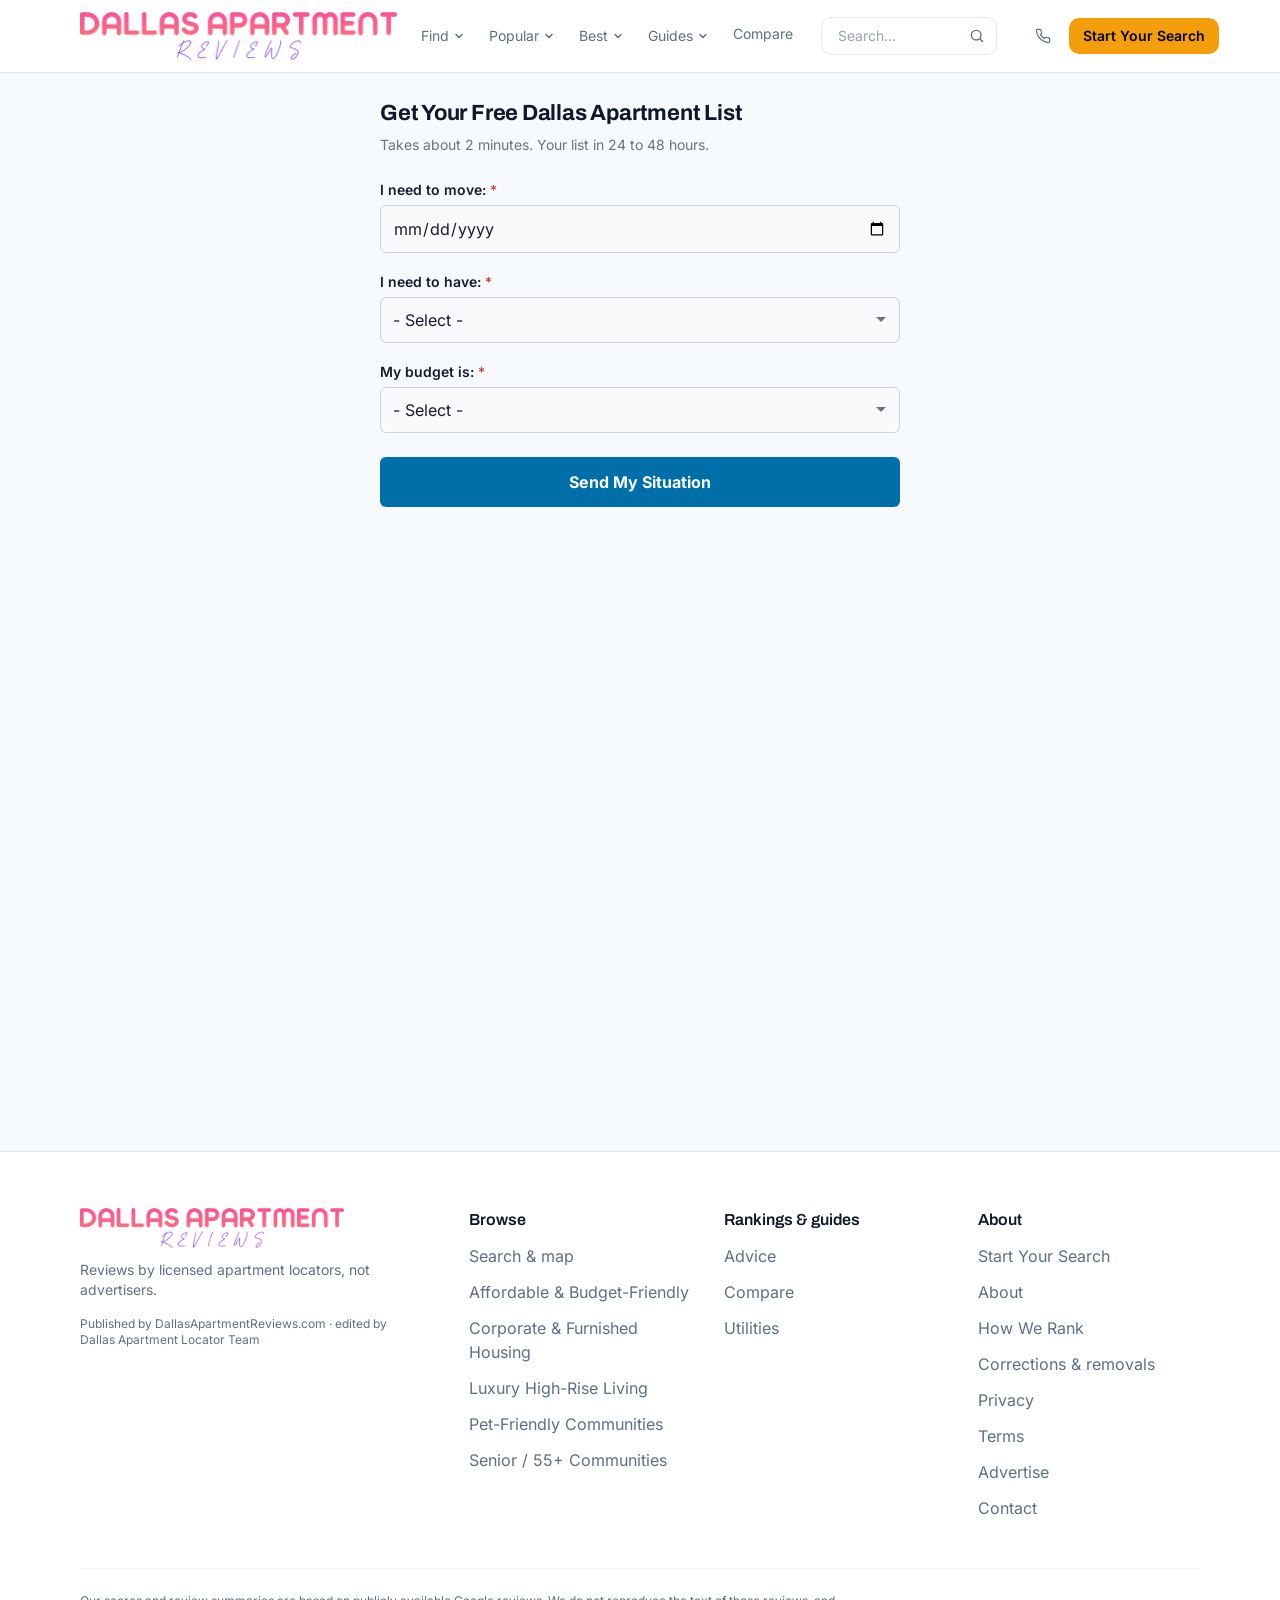
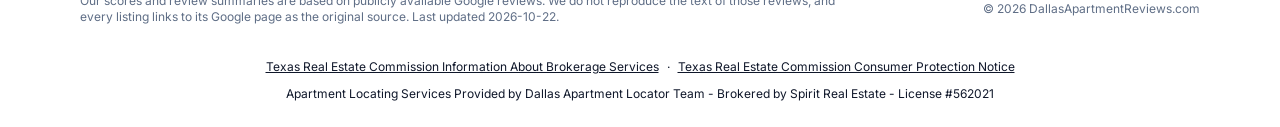
==== commit 012cbe69: "Include apartment locating provider and broker in footer" ====
--- a/index.html
+++ b/index.html
@@ -590,7 +590,7 @@
 })();
 </script></section><div data-intake-footer-spacer aria-hidden="true" style="height:clamp(360px,60vh,720px);background:transparent"></div></main>  <footer class="mt-16 border-t border-outline bg-surface-container"> <div class="mx-auto max-w-6xl px-4 pt-14 pb-8"> <div class="grid gap-12 md:grid-cols-12">  <div class="md:col-span-4"> <img src="/images/brand/logo.png" alt="Dallas Apartment Reviews Directory" class="mb-3 h-10 w-auto" loading="lazy"> <p class="max-w-sm text-sm text-on-surface-variant">Reviews by licensed apartment locators, not advertisers.</p> <p class="mt-4 text-xs text-on-surface-variant">
 Published by <a class="hover:text-primary-600" href="https://dallasapartmentreviews.com" rel="publisher">DallasApartmentReviews.com</a>  &middot; edited by Dallas Apartment Locator Team </p>  </div>  <div class="grid grid-cols-2 gap-8 sm:grid-cols-3 md:col-span-8"> <div class="flex flex-col gap-3"> <span class="font-heading font-semibold text-on-surface">Browse</span> <a class="text-on-surface-variant hover:text-primary-600 transition-colors" href="https://dallasapartmentreviews.com/browse/">Search &amp; map</a> <a class="text-on-surface-variant hover:text-primary-600 transition-colors" href="https://dallasapartmentreviews.com/category/affordable-value/">Affordable &amp; Budget-Friendly</a><a class="text-on-surface-variant hover:text-primary-600 transition-colors" href="https://dallasapartmentreviews.com/category/corporate-furnished/">Corporate &amp; Furnished Housing</a><a class="text-on-surface-variant hover:text-primary-600 transition-colors" href="https://dallasapartmentreviews.com/category/luxury-high-rise/">Luxury High-Rise Living</a><a class="text-on-surface-variant hover:text-primary-600 transition-colors" href="https://dallasapartmentreviews.com/category/pet-friendly/">Pet-Friendly Communities</a><a class="text-on-surface-variant hover:text-primary-600 transition-colors" href="https://dallasapartmentreviews.com/category/senior-55-plus/">Senior / 55+ Communities</a> </div> <div class="flex flex-col gap-3"> <span class="font-heading font-semibold text-on-surface">Rankings &amp; guides</span>  <a class="text-on-surface-variant hover:text-primary-600 transition-colors" href="https://dallasapartmentreviews.com/guide/">Advice</a> <a class="text-on-surface-variant hover:text-primary-600 transition-colors" href="https://dallasapartmentreviews.com/compare/">Compare</a> <a class="text-on-surface-variant hover:text-primary-600 transition-colors" href="https://dallasapartmentreviews.com/tools/">Utilities</a> </div> <div class="flex flex-col gap-3"> <span class="font-heading font-semibold text-on-surface">About</span> <a class="text-on-surface-variant hover:text-primary-600 transition-colors" href="/">Start Your Search</a> <a class="text-on-surface-variant hover:text-primary-600 transition-colors" href="https://dallasapartmentreviews.com/about/">About</a>  <a class="text-on-surface-variant hover:text-primary-600 transition-colors" href="https://dallasapartmentreviews.com/how-we-rank/">How We Rank</a> <a class="text-on-surface-variant hover:text-primary-600 transition-colors" href="https://dallasapartmentreviews.com/listing-policy/">Corrections &amp; removals</a> <a class="text-on-surface-variant hover:text-primary-600 transition-colors" href="https://dallasapartmentreviews.com/privacy/">Privacy</a> <a class="text-on-surface-variant hover:text-primary-600 transition-colors" href="https://dallasapartmentreviews.com/terms/">Terms</a> <a class="text-on-surface-variant hover:text-primary-600 transition-colors" href="https://dallasapartmentreviews.com/advertise/">Advertise</a> <a class="text-on-surface-variant hover:text-primary-600 transition-colors" href="https://dallasapartmentreviews.com/contact/">Contact</a> </div> </div> </div>  <div class="mt-12 flex flex-col gap-3 border-t border-outline-variant pt-6 text-xs text-on-surface-variant sm:flex-row sm:items-center sm:justify-between"> <p class="max-w-3xl"> Our scores and review summaries are based on publicly available Google reviews. We do not reproduce the text of those reviews, and every listing links to its Google page as the original source. Last updated 2026-10-22.
- </p> <p class="shrink-0">&copy; 2026 DallasApartmentReviews.com</p> </div> </div> <div style="max-width:72rem;margin:0 auto;padding:0 16px 24px;font-size:12px;line-height:1.6;text-align:center"><a href="/docs/trec-information-about-brokerage-services.pdf" target="_blank" rel="noopener noreferrer" style="color:inherit;text-decoration:underline">Texas Real Estate Commission Information About Brokerage Services</a><span aria-hidden="true" style="margin:0 8px">&middot;</span><a href="/docs/trec-consumer-protection-notice.pdf" target="_blank" rel="noopener noreferrer" style="color:inherit;text-decoration:underline">Texas Real Estate Commission Consumer Protection Notice</a><p style="margin:8px 0 0">Dallas Apartment Locator Team</p></div></footer><script>(function () {
+ </p> <p class="shrink-0">&copy; 2026 DallasApartmentReviews.com</p> </div> </div> <div style="max-width:72rem;margin:0 auto;padding:0 16px 24px;font-size:12px;line-height:1.6;text-align:center"><a href="/docs/trec-information-about-brokerage-services.pdf" target="_blank" rel="noopener noreferrer" style="color:inherit;text-decoration:underline">Texas Real Estate Commission Information About Brokerage Services</a><span aria-hidden="true" style="margin:0 8px">&middot;</span><a href="/docs/trec-consumer-protection-notice.pdf" target="_blank" rel="noopener noreferrer" style="color:inherit;text-decoration:underline">Texas Real Estate Commission Consumer Protection Notice</a><p style="margin:8px 0 0">Apartment Locating Services Provided by Dallas Apartment Locator Team - Brokered by Spirit Real Estate - License #562021</p></div></footer><script>(function () {
   var FS_KEY = "2f17fb57167ca0a1f178f43a3ddaa82b";
   var SUBJECT =
     "Guest Card - Dallas Apartment Reviews Referred By: the Dallas Apartment Locator Team - Apartment Locators with Spirit Real Estate";
